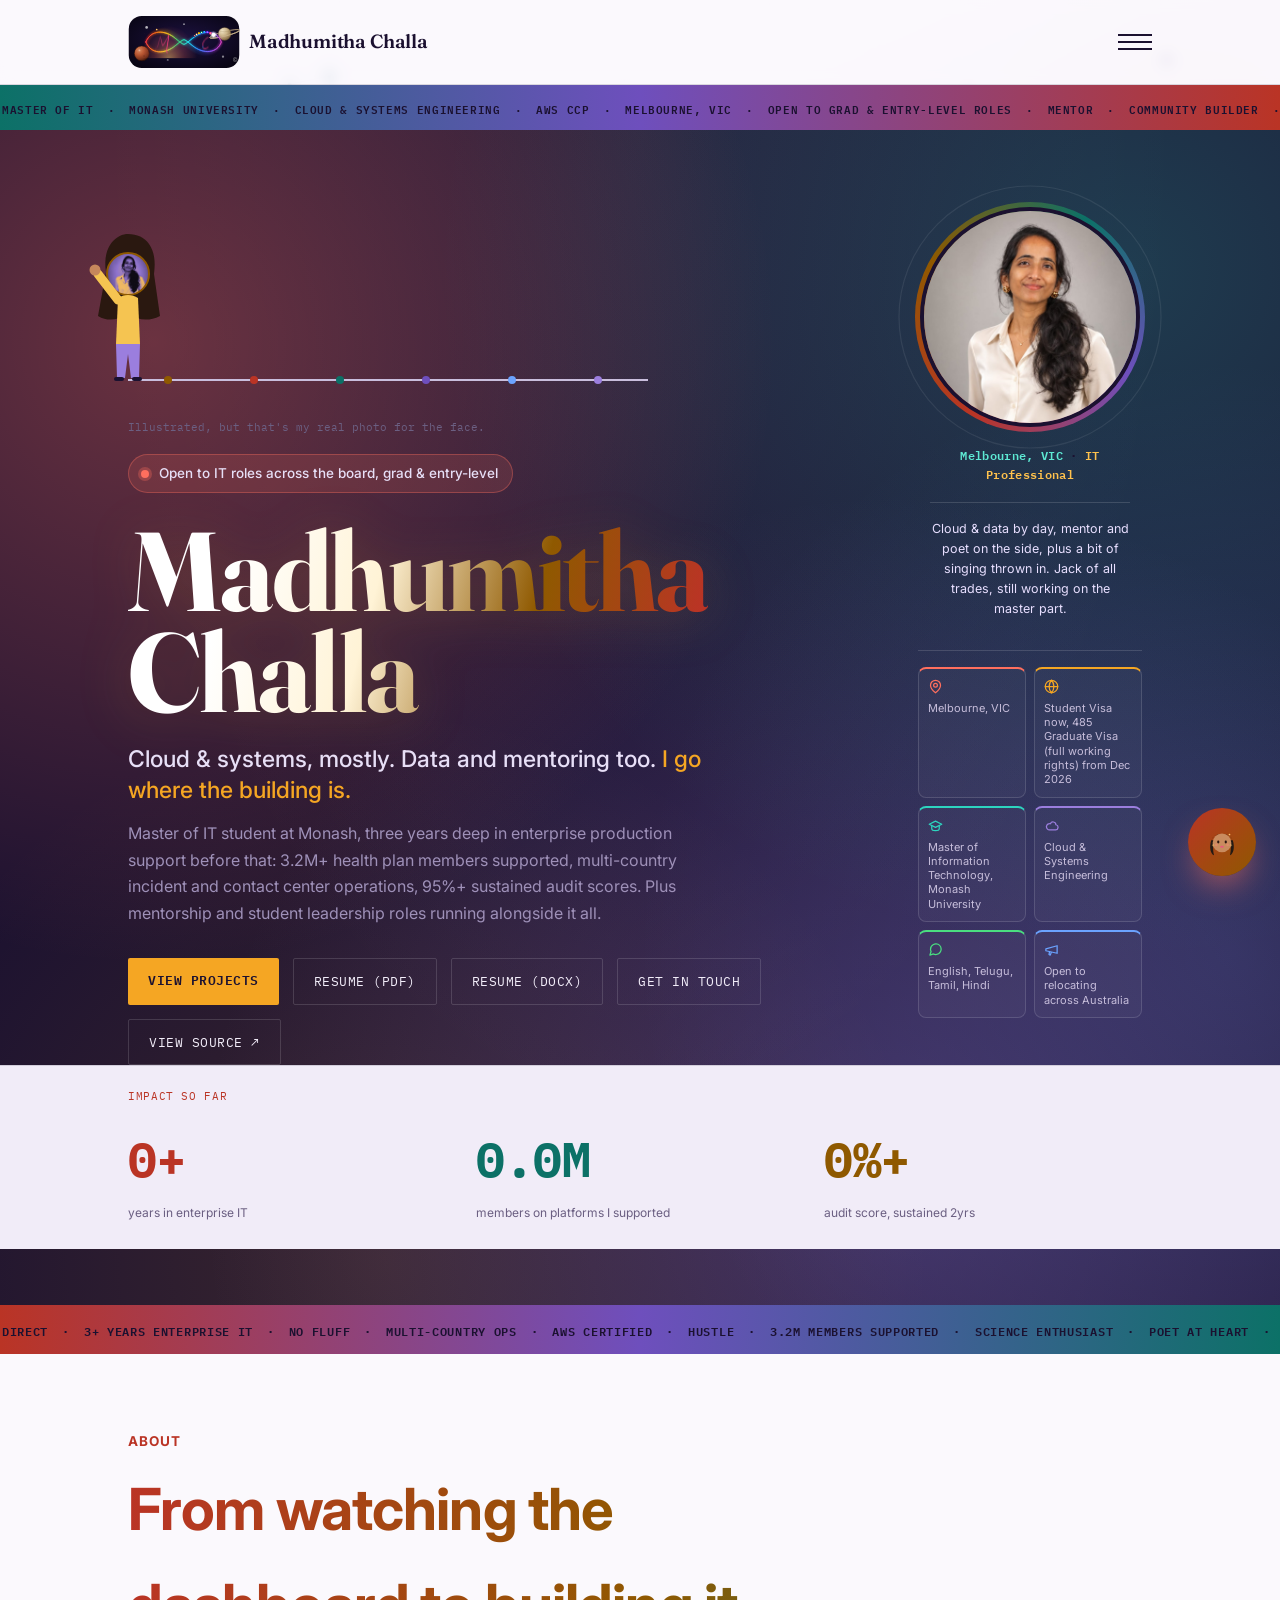
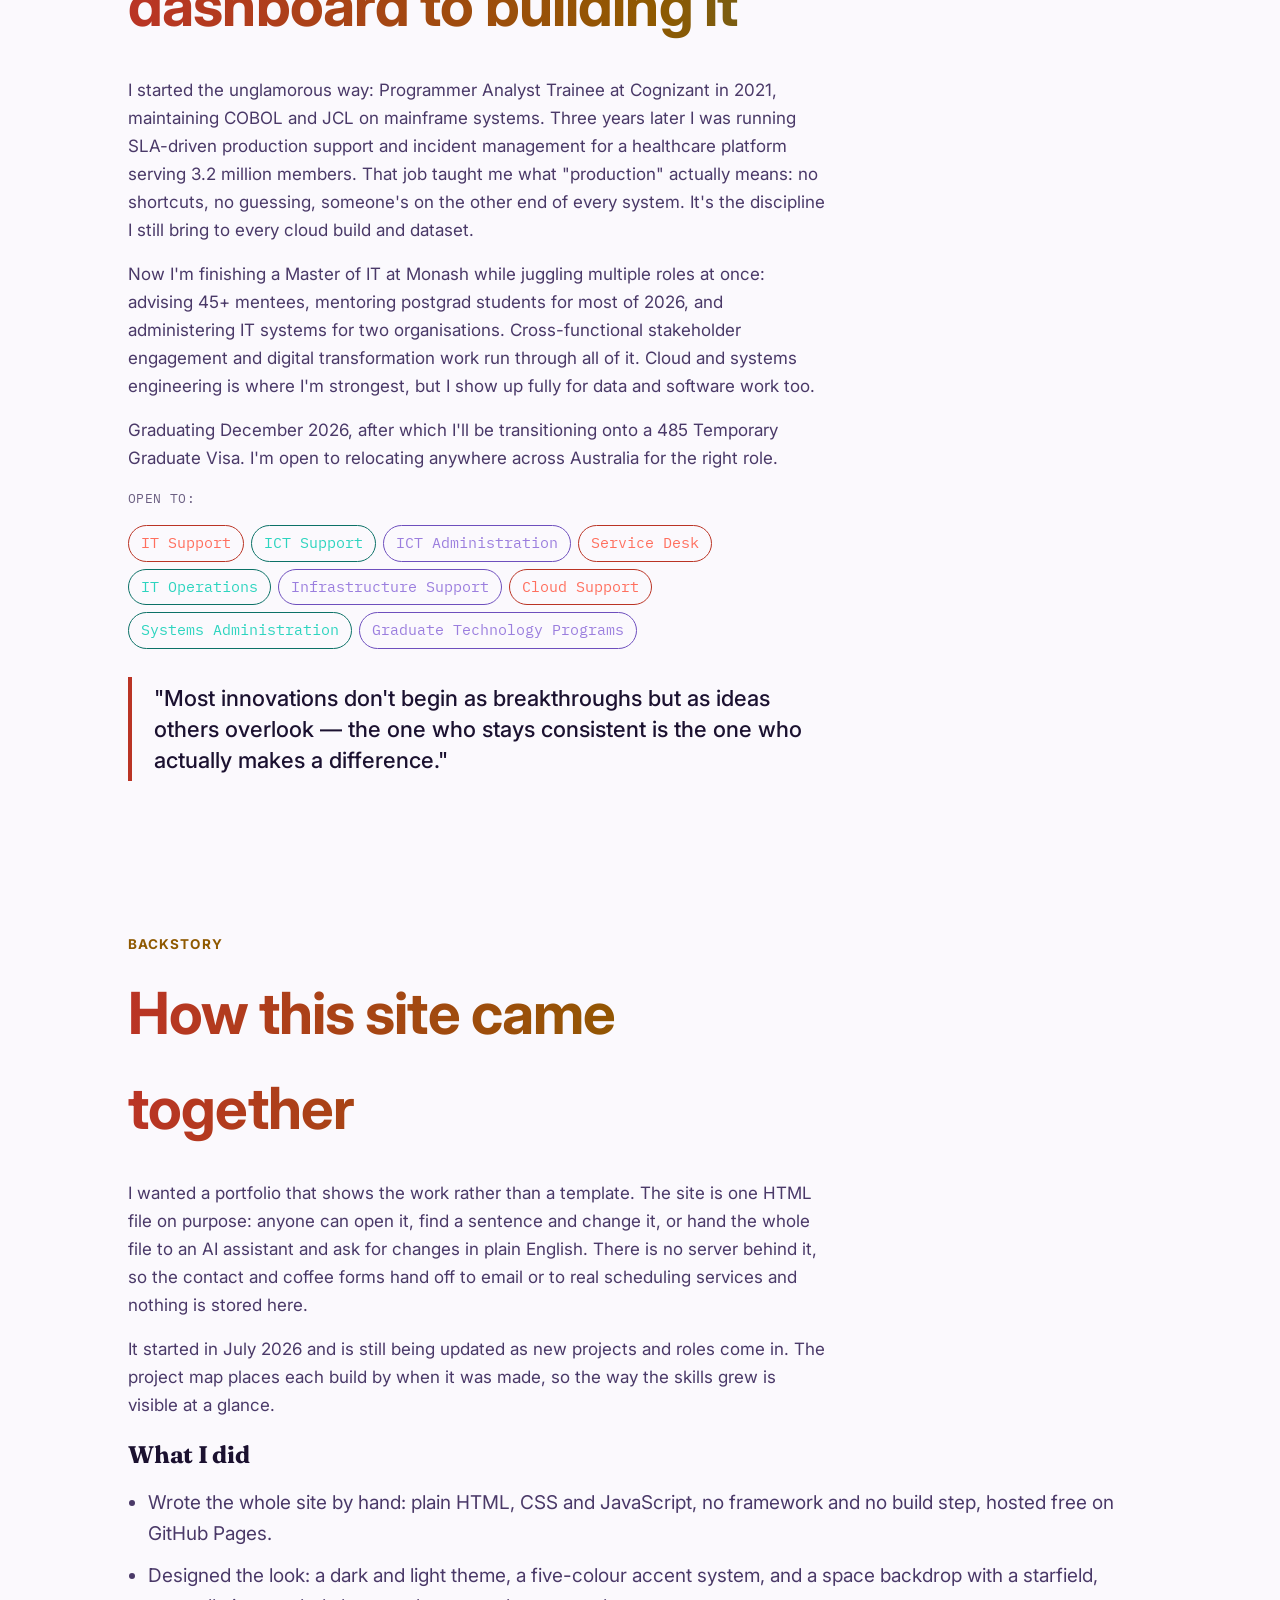
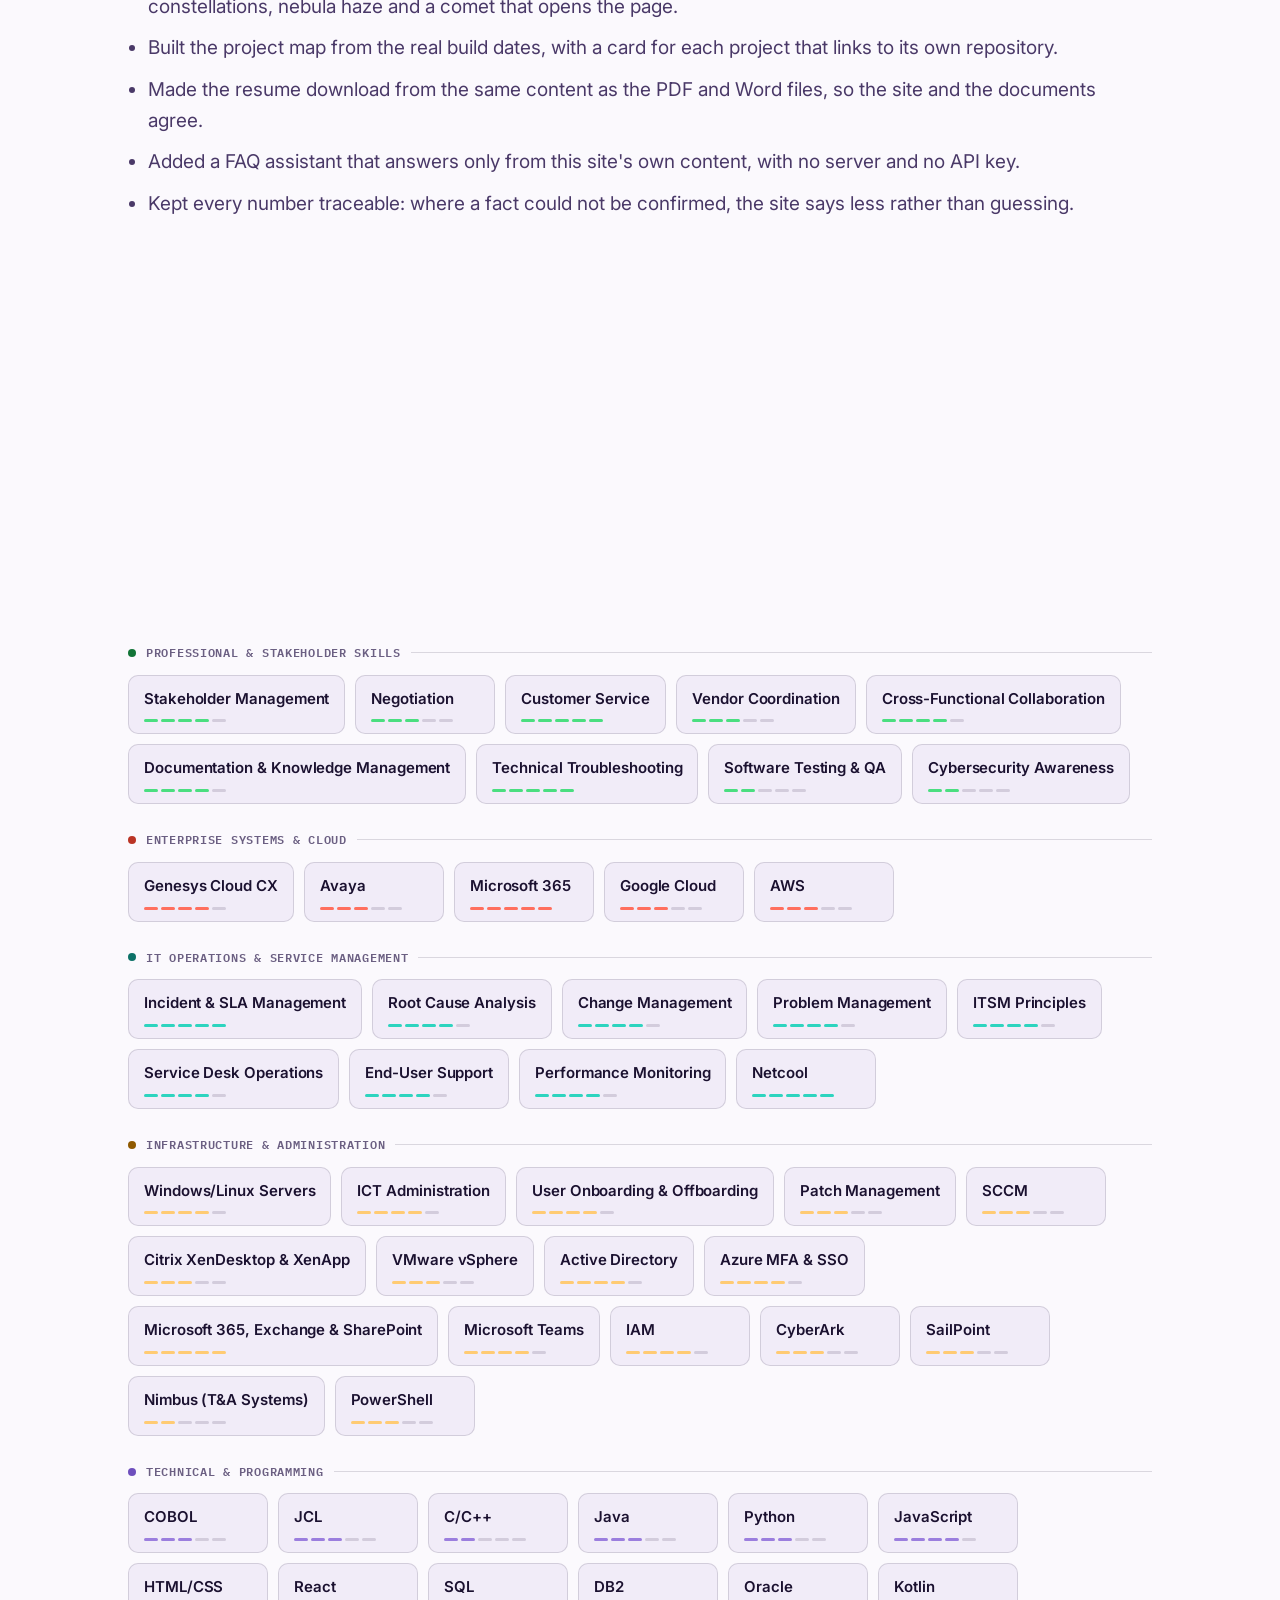
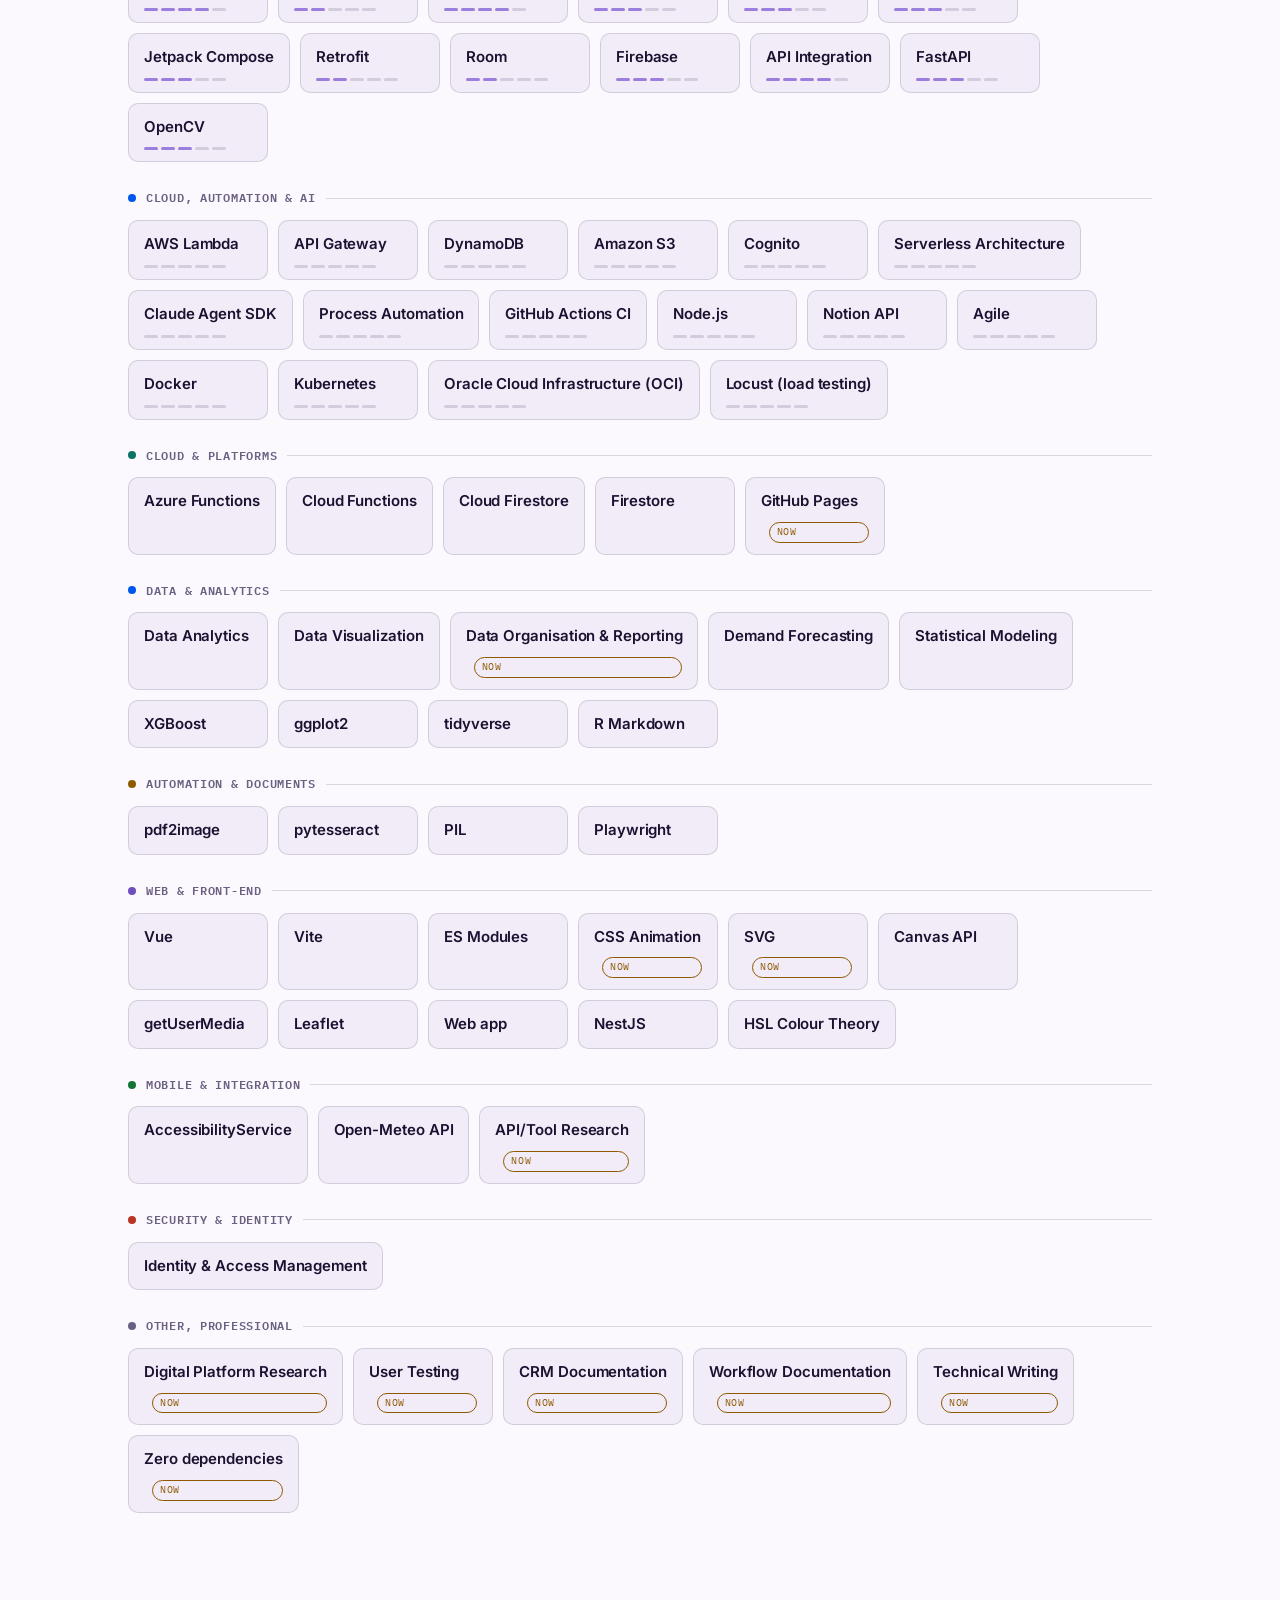
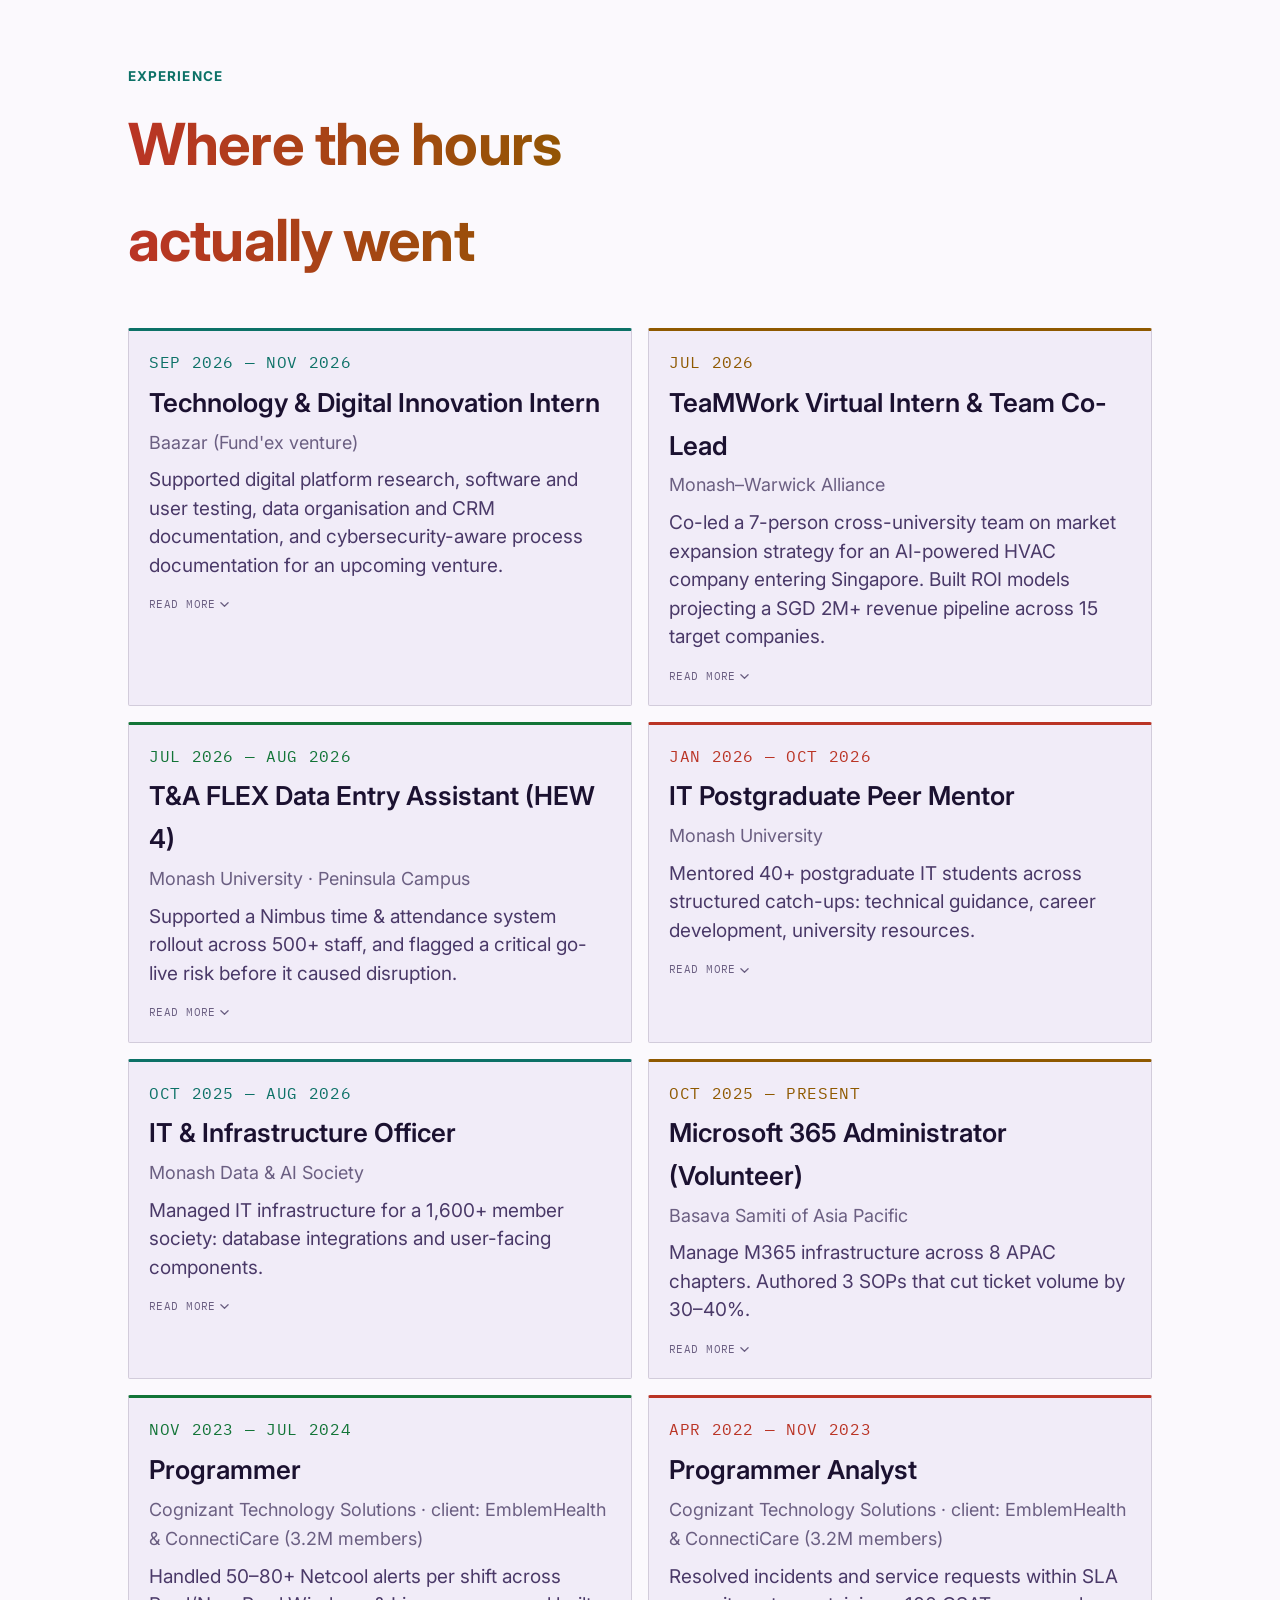
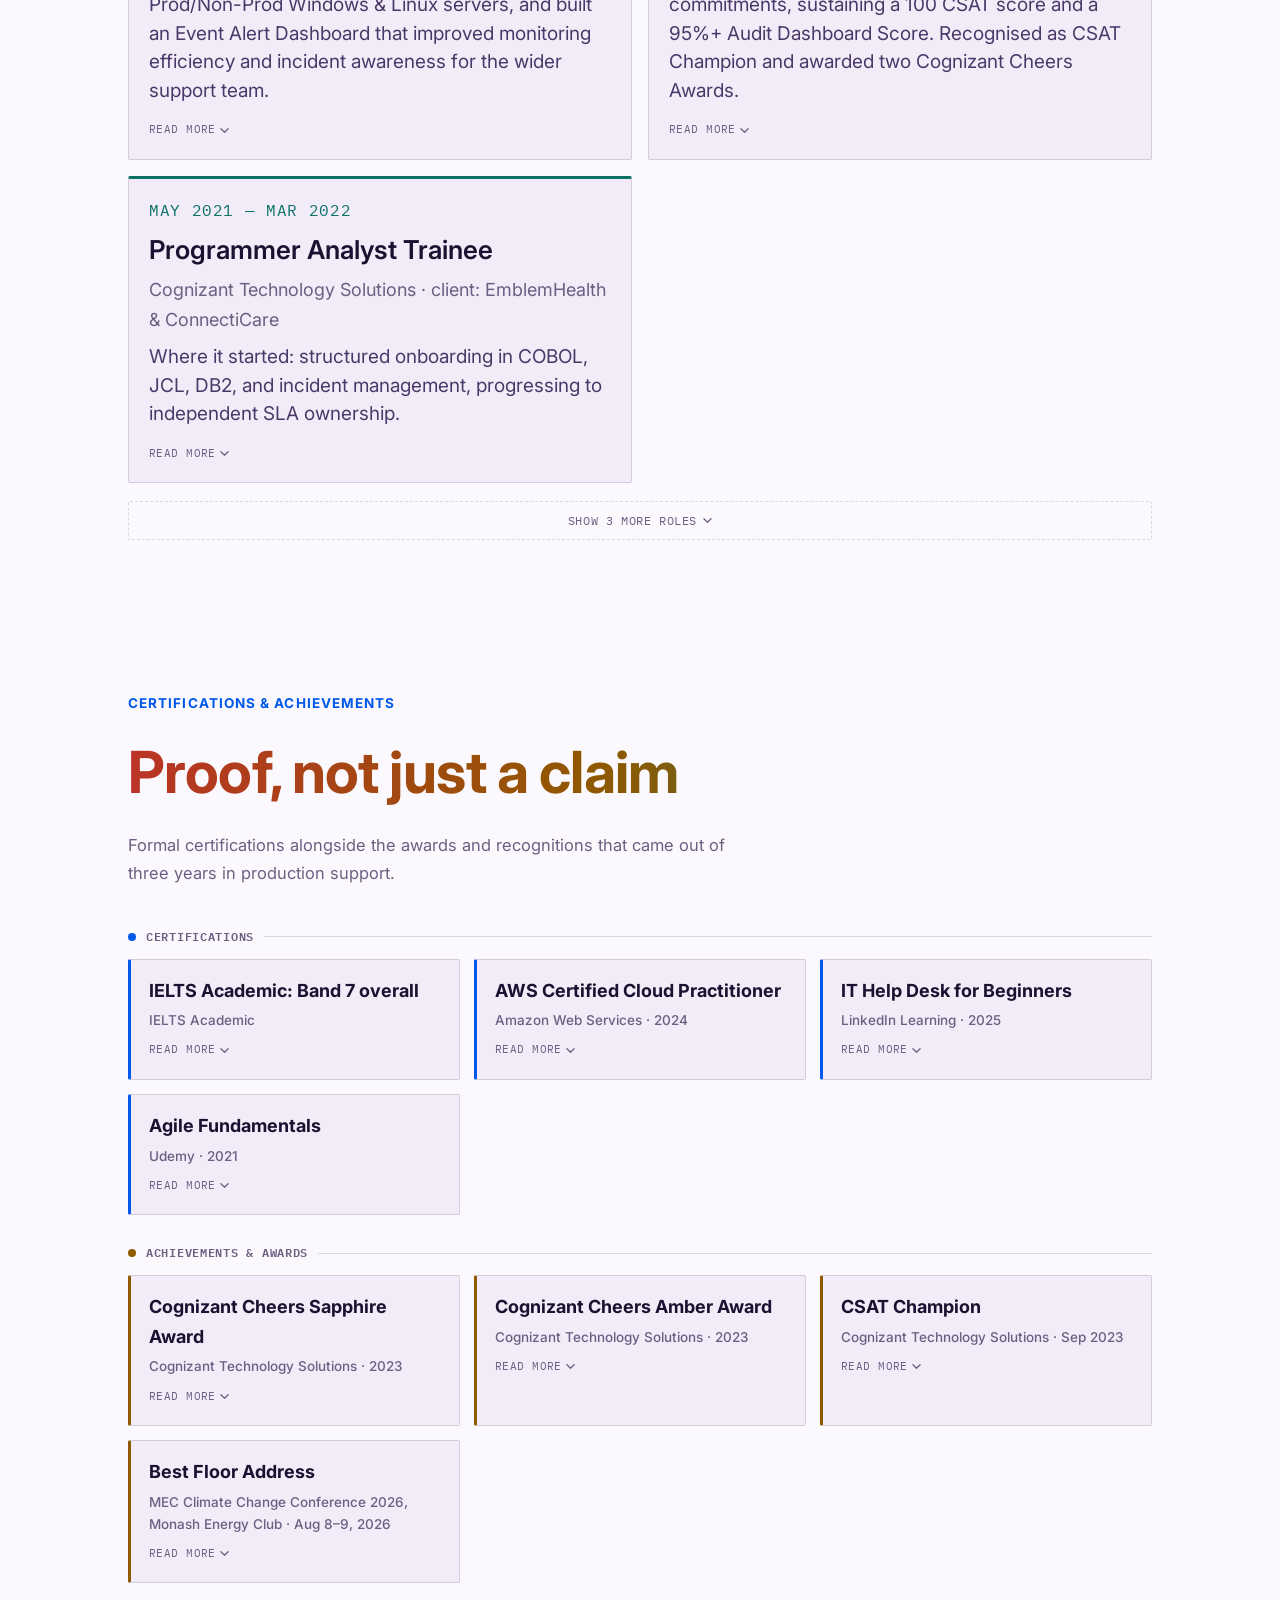
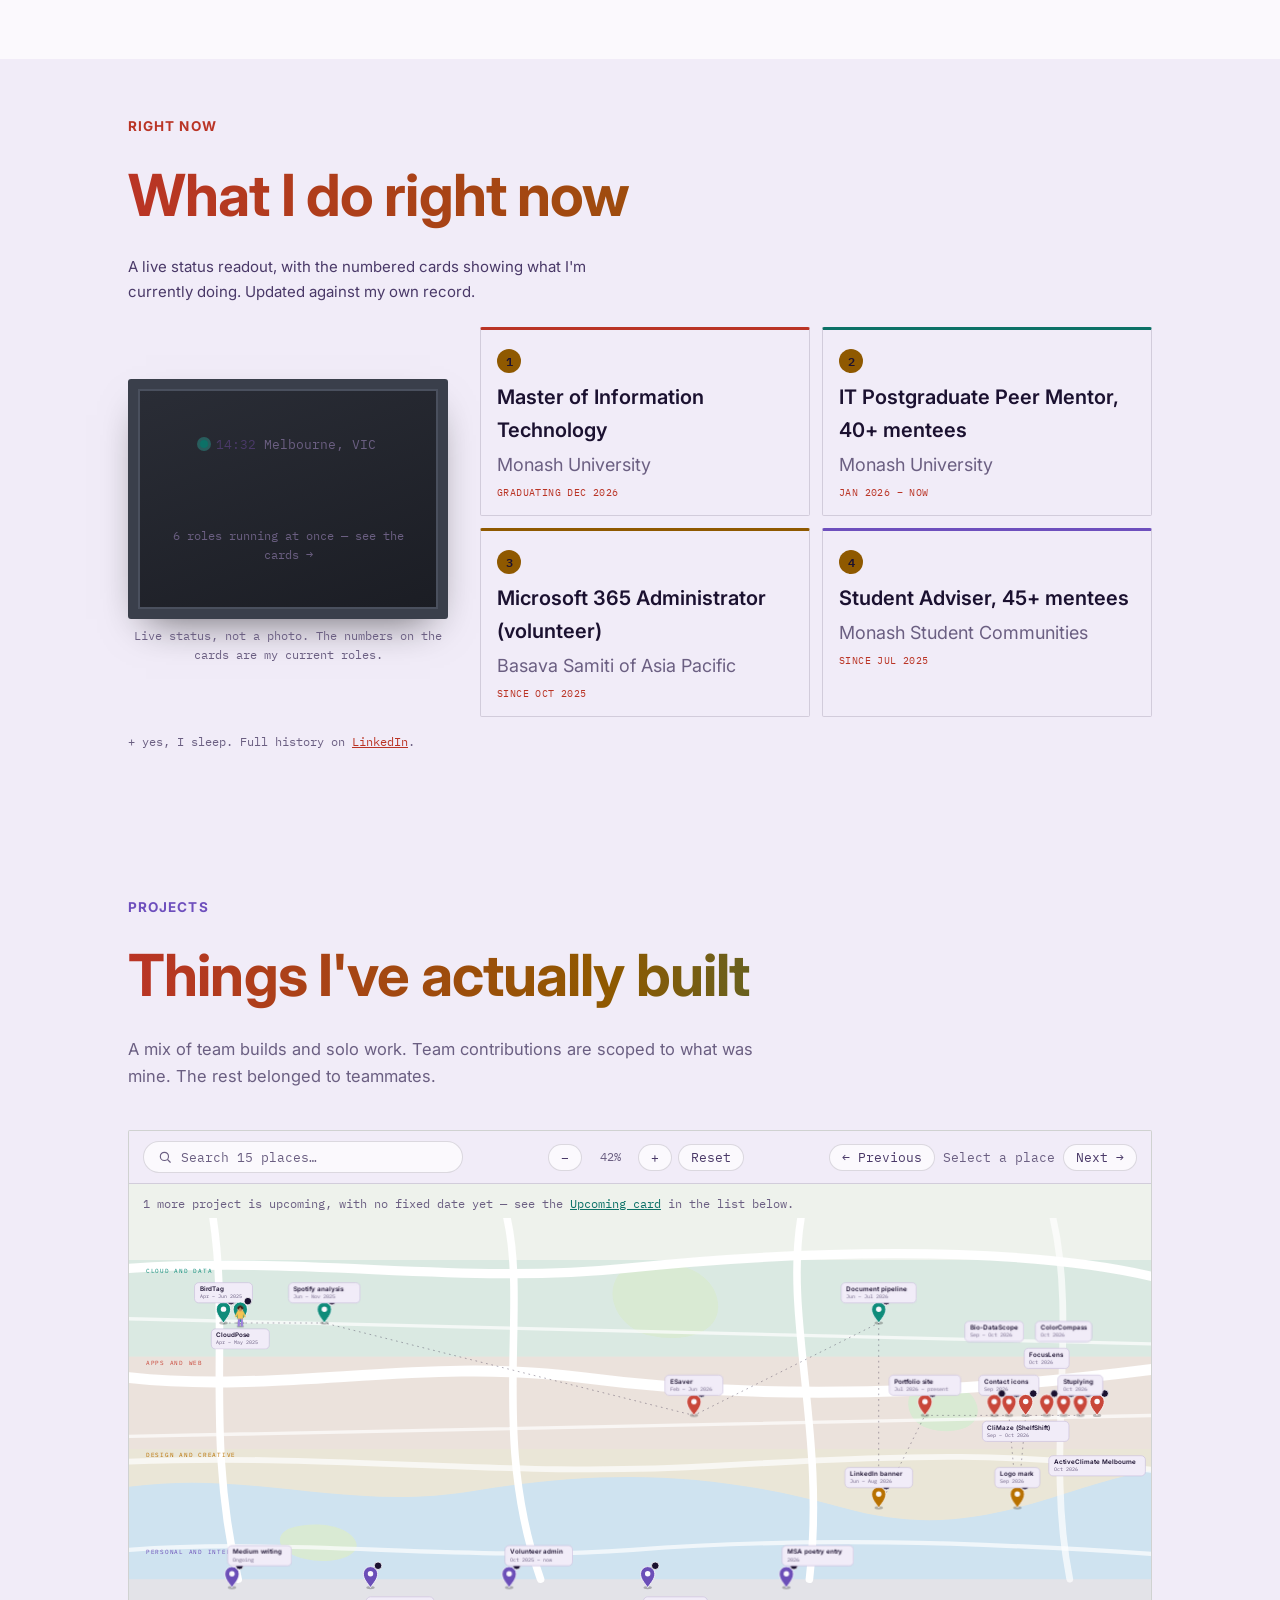
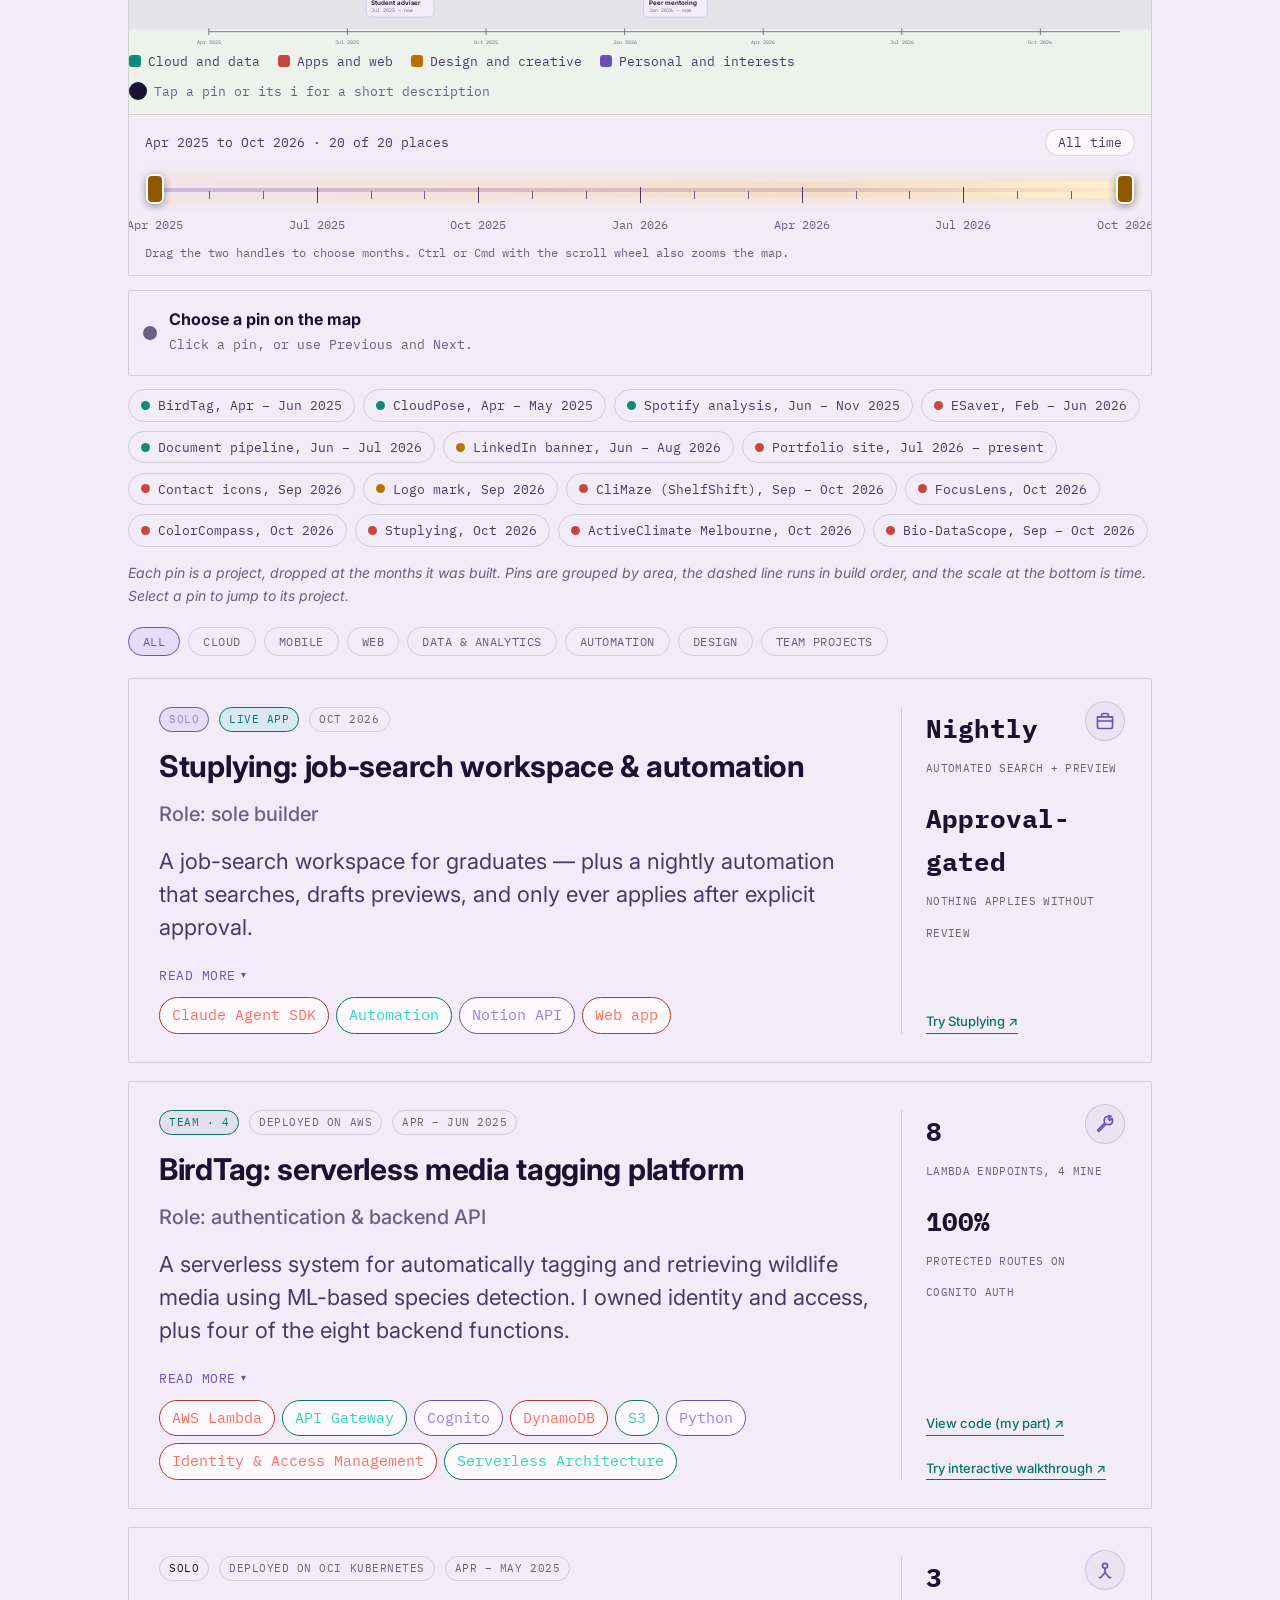
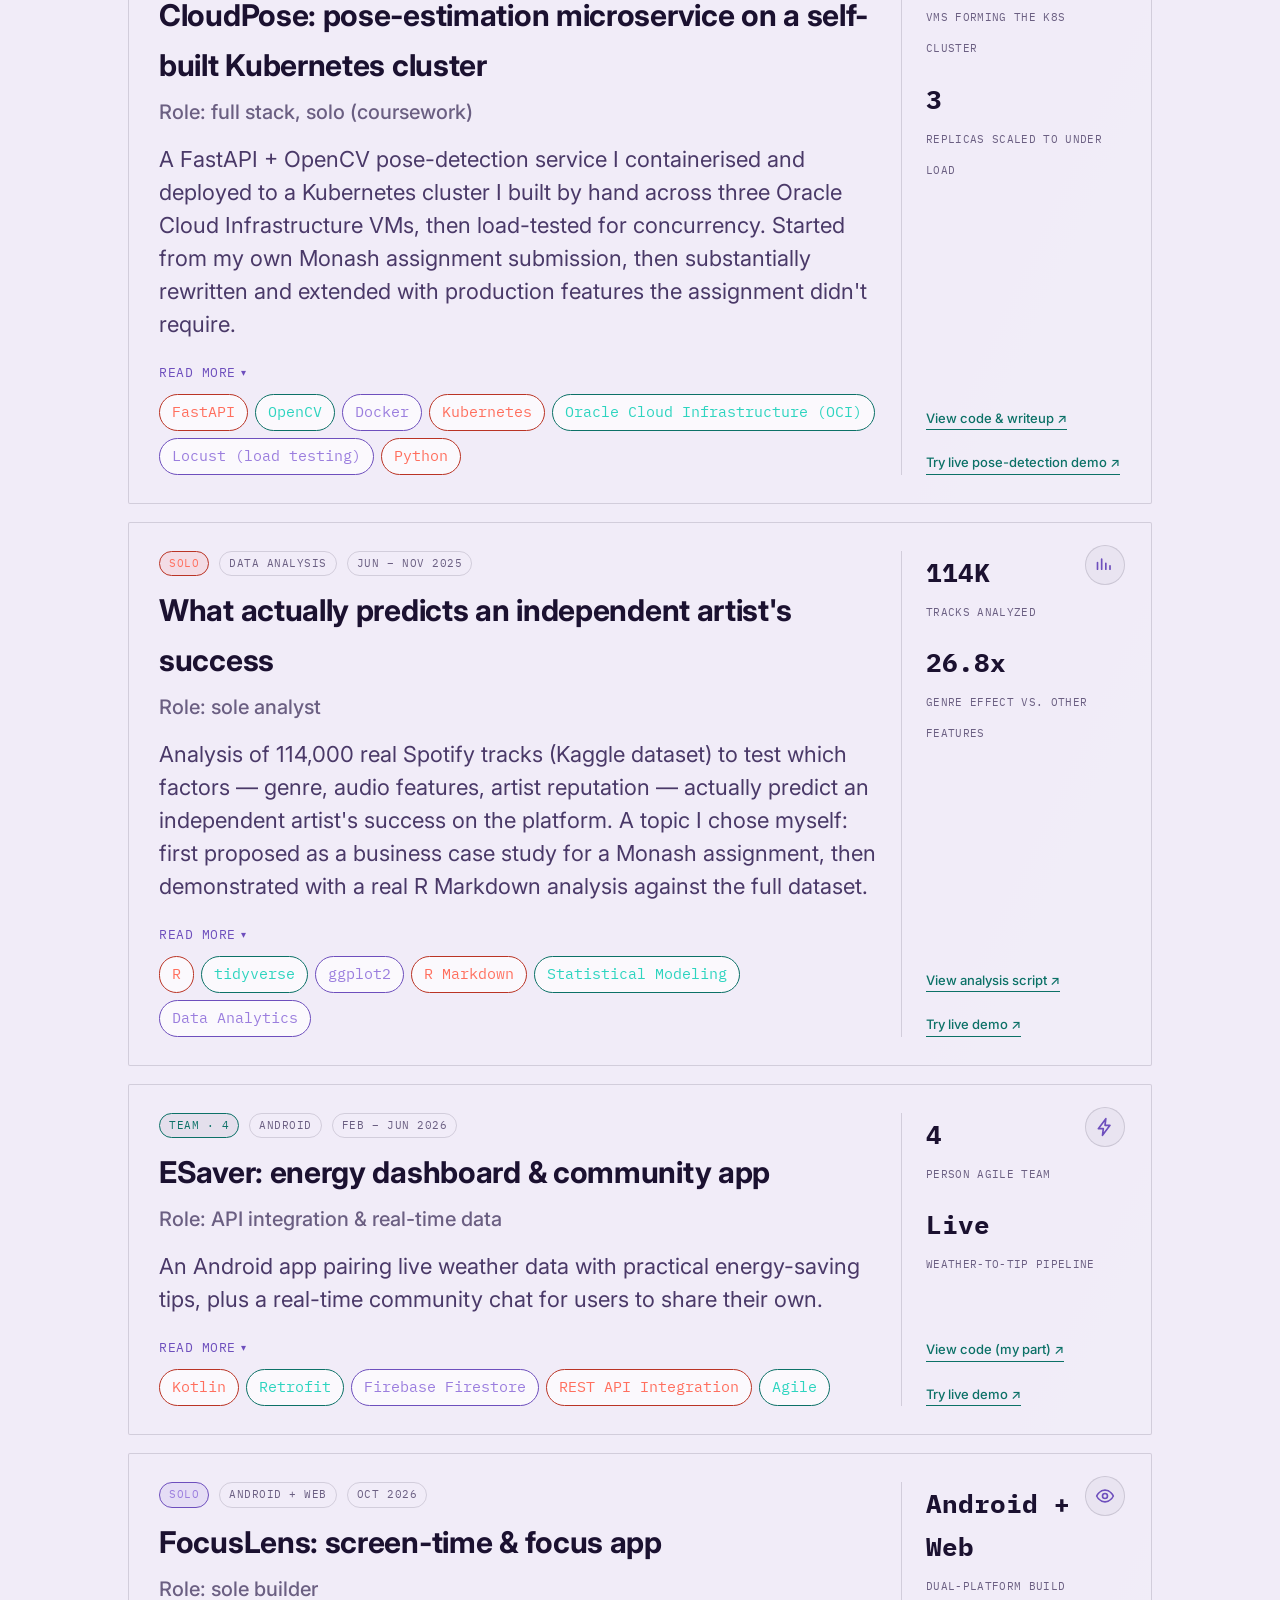
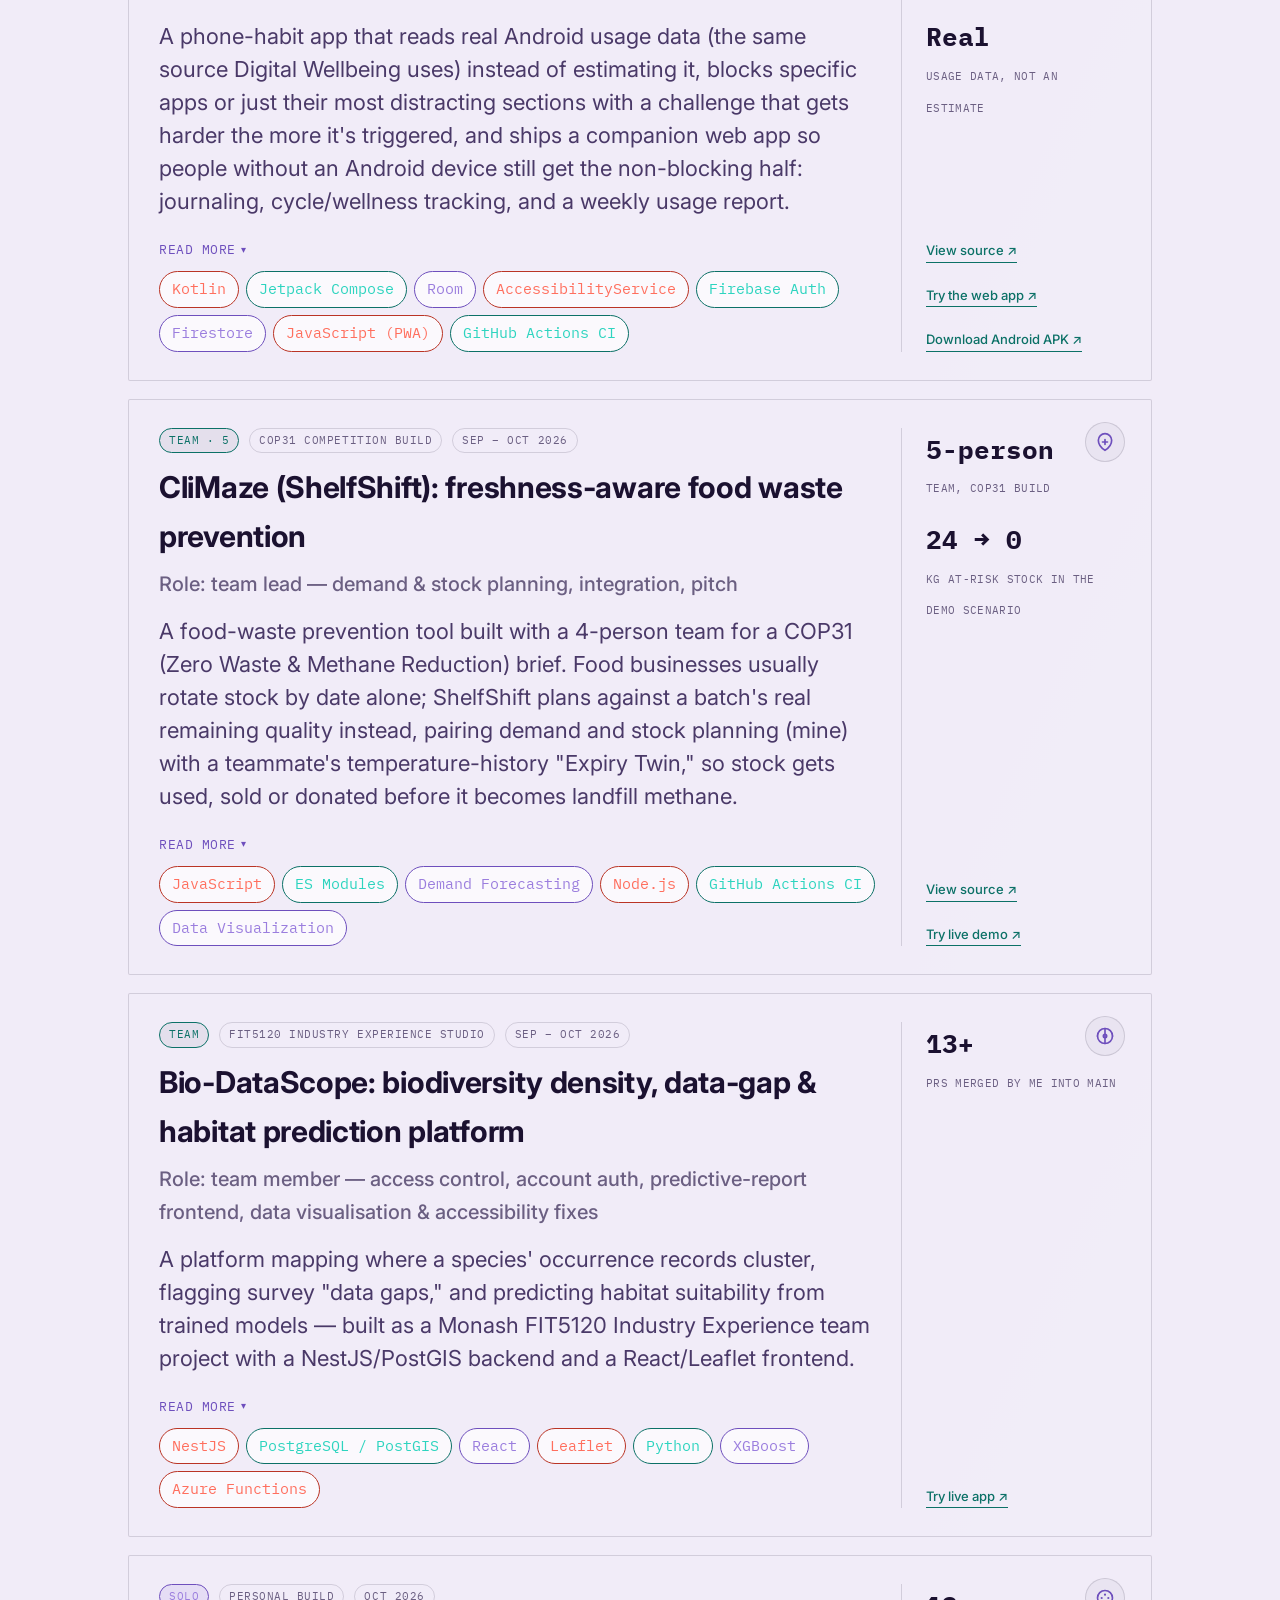
==== index.html @ 968947e4 "Fix nav overflow at laptop widths with an earlier, roomier hamburger panel The desktop nav was overf" ====
<!DOCTYPE html>
<!--
  © 2026 Madhumitha Challa. All rights reserved.
  This site, its design, and its code are hers; shared publicly to be
  read, not to be republished or reused as someone else's own.
-->
<html lang="en">
<head>
<script>
  (function(){
    try {
      var saved = localStorage.getItem('theme');
      var theme = saved || (window.matchMedia('(prefers-color-scheme: light)').matches ? 'light' : 'dark');
      if (theme === 'light') document.documentElement.setAttribute('data-theme', 'light');
    } catch (e) {}
  })();
</script>
<meta charset="UTF-8">
<meta name="viewport" content="width=device-width, initial-scale=1.0">
<title>Madhumitha Challa | Cloud &amp; Systems Engineer, Melbourne</title>
<link rel="icon" type="image/svg+xml" href="favicon.svg">
<link rel="icon" type="image/png" sizes="32x32" href="favicon-32.png">
<link rel="apple-touch-icon" sizes="180x180" href="apple-touch-icon.png">
<meta name="description" content="Madhumitha Challa: Cloud &amp; Systems Engineering professional based in Melbourne, Australia. Master of Information Technology (Monash University), AWS Certified Cloud Practitioner, 3+ years enterprise IT experience across incident management, ITSM, IT support, service desk, systems administration, contact center operations, Microsoft 365, and stakeholder engagement. Open to graduate and entry-level IT support, ICT administration, cloud, and data roles across Australia.">
<meta name="keywords" content="IT Support, ICT Support, ICT Administration, Service Desk, IT Operations, Infrastructure Support, Cloud Support, Systems Administration, Graduate Technology Program, Incident Management, Microsoft 365 Administration, AWS, Melbourne, Australia">
<link rel="canonical" href="https://madhumithachalla.github.io/">
<meta name="theme-color" content="#100D18" media="(prefers-color-scheme: dark)">
<meta name="theme-color" content="#FBF9FD" media="(prefers-color-scheme: light)">

<!-- Open Graph / LinkedIn, Facebook, Slack link previews -->
<meta property="og:type" content="website">
<meta property="og:url" content="https://madhumithachalla.github.io/">
<meta property="og:title" content="Madhumitha Challa | Cloud &amp; Systems Engineer, Melbourne">
<meta property="og:description" content="Cloud &amp; Systems Engineering professional based in Melbourne, Australia. Master of IT (Monash), AWS Certified Cloud Practitioner, 3+ years enterprise IT experience. Open to graduate and entry-level cloud, data &amp; IT roles.">
<meta property="og:image" content="https://madhumithachalla.github.io/og-image.jpg">
<meta property="og:image:type" content="image/jpeg">
<meta property="og:image:width" content="1200">
<meta property="og:image:height" content="630">
<meta property="og:site_name" content="Madhumitha Challa — Portfolio">

<!-- Twitter Card (also used as a fallback by some link-preview crawlers) -->
<meta name="twitter:card" content="summary_large_image">
<meta name="twitter:title" content="Madhumitha Challa | Cloud &amp; Systems Engineer, Melbourne">
<meta name="twitter:description" content="Cloud &amp; Systems Engineering professional based in Melbourne, Australia. Master of IT (Monash), AWS Certified Cloud Practitioner, 3+ years enterprise IT experience.">
<meta name="twitter:image" content="https://madhumithachalla.github.io/og-image.jpg">

<link rel="preconnect" href="https://fonts.googleapis.com">
<link rel="preconnect" href="https://fonts.gstatic.com" crossorigin>
<link href="https://fonts.googleapis.com/css2?family=Fraunces:opsz,wght@9..144,500;9..144,600;9..144,700&family=Inter:wght@400;500;600;700;800&family=IBM+Plex+Mono:wght@400;500;600&display=swap" rel="stylesheet">

<script type="application/ld+json">
{
  "@context": "https://schema.org",
  "@type": "Person",
  "name": "Madhumitha Challa",
  "url": "https://madhumithachalla.github.io/",
  "image": "https://madhumithachalla.github.io/portrait.jpg",
  "jobTitle": "Cloud & Systems Engineer",
  "description": "Cloud & Systems Engineering professional based in Melbourne, Australia. Master of Information Technology (Monash University), AWS Certified Cloud Practitioner, 3+ years enterprise IT experience.",
  "email": "mailto:rchmadhumitha@gmail.com",
  "address": {
    "@type": "PostalAddress",
    "addressLocality": "Melbourne",
    "addressRegion": "VIC",
    "addressCountry": "AU"
  },
  "alumniOf": {
    "@type": "CollegeOrUniversity",
    "name": "Monash University"
  },
  "knowsLanguage": ["English", "Telugu", "Tamil", "Hindi"],
  "sameAs": [
    "https://github.com/madhumithachalla",
    "https://www.linkedin.com/in/madhumitha-challa"
  ]
}
</script>
<link rel="stylesheet" href="styles.css?v=19">
</head>
<body>

<a class="skip-link" href="#hero">Skip to content</a>

<div id="logoIntro" aria-hidden="true"><div class="logo-intro-inner"></div></div>

<canvas id="starfield" aria-hidden="true"></canvas>

<header class="nav">
  <div class="nav-inner">
    <div class="nav-brand">
      <a href="#proj-logo" class="nav-logo-link" aria-label="See how this logo was made">
      <div class="nav-logo-badge">
        <svg class="nav-cosmic-bg" viewBox="0 0 68 32" aria-hidden="true">
          <defs>
            <radialGradient id="navSpaceGrad" cx="50%" cy="45%" r="75%">
              <stop offset="0%" stop-color="#1D1240"/>
              <stop offset="100%" stop-color="#05030D"/>
            </radialGradient>
            <radialGradient id="navMarsGrad" cx="32%" cy="28%" r="78%">
              <stop offset="0%" stop-color="#D9885F"/>
              <stop offset="42%" stop-color="#B85732"/>
              <stop offset="78%" stop-color="#7A331B"/>
              <stop offset="100%" stop-color="#421A0C"/>
            </radialGradient>
            <radialGradient id="navSaturnGrad" cx="32%" cy="28%" r="78%">
              <stop offset="0%" stop-color="#EFE3C4"/>
              <stop offset="48%" stop-color="#CBB489"/>
              <stop offset="80%" stop-color="#9C8259"/>
              <stop offset="100%" stop-color="#6E5A3A"/>
            </radialGradient>
          </defs>
          <rect width="68" height="32" rx="8" fill="url(#navSpaceGrad)"/>
          <circle cx="11" cy="7" r="0.8" fill="#fff" opacity="0.7"/>
          <circle cx="58" cy="25" r="0.7" fill="#fff" opacity="0.5"/>
          <circle cx="34" cy="5" r="0.6" fill="#fff" opacity="0.5"/>
          <circle cx="24" cy="27" r="0.6" fill="#fff" opacity="0.4"/>
          <circle cx="8" cy="23" r="4.6" fill="url(#navMarsGrad)" stroke="#2A0F06" stroke-width="0.3"/>
          <circle cx="6.6" cy="21.2" r="0.55" fill="#EDD9CC" opacity="0.55"/>
          <circle cx="9.4" cy="24.6" r="0.4" fill="#2A0F06" opacity="0.35"/>
          <g transform="rotate(-14 59 11)">
            <ellipse cx="59" cy="11" rx="9.5" ry="1.4" fill="none" stroke="#C9B48C" stroke-width="0.5" opacity="0.95"/>
            <ellipse cx="59" cy="11" rx="9.5" ry="1.4" fill="none" stroke="#8A7248" stroke-width="0.18" opacity="0.6"/>
          </g>
          <circle cx="59" cy="11" r="4" fill="url(#navSaturnGrad)" stroke="#4A3A22" stroke-width="0.25"/>
          <path d="M 55.5 9.3 Q 59 10.1 62.5 9.3" fill="none" stroke="#8A7248" stroke-width="0.25" opacity="0.5"/>
          <g transform="rotate(-14 59 11)">
            <path d="M 49.5 11 A 9.5 1.4 0 0 0 68.5 11" fill="none" stroke="#C9B48C" stroke-width="0.5"/>
          </g>
        </svg>
      <div class="nav-logo-fg">
      <svg class="nav-logo-static" viewBox="70 55 1060 410" xmlns="http://www.w3.org/2000/svg" aria-hidden="true">

      <defs>

          <radialGradient id="mcBackdropGrad" cx="50%" cy="50%" r="50%">
              <stop offset="0%" stop-color="#FFC56B" stop-opacity="0.55"/>
              <stop offset="55%" stop-color="#FF6F5E" stop-opacity="0.22"/>
              <stop offset="100%" stop-color="#FF6F5E" stop-opacity="0"/>
          </radialGradient>

          <linearGradient id="infinityGradient"
                          x1="120" y1="150"
                          x2="1080" y2="370"
                          gradientUnits="userSpaceOnUse">

              <stop offset="0%"   stop-color="#ff1744"/>
              <stop offset="14%"  stop-color="#ff6d00"/>
              <stop offset="28%"  stop-color="#ffd600"/>
              <stop offset="42%"  stop-color="#00e676"/>
              <stop offset="56%"  stop-color="#00e5ff"/>
              <stop offset="70%"  stop-color="#2979ff"/>
              <stop offset="84%"  stop-color="#7c4dff"/>
              <stop offset="100%" stop-color="#ff2fa8"/>

          </linearGradient>

          <linearGradient id="letterGradient"
                          x1="300" y1="160"
                          x2="900" y2="350"
                          gradientUnits="userSpaceOnUse">

              <stop offset="0%" stop-color="#ff5252"/>
              <stop offset="22%" stop-color="#ffd740"/>
              <stop offset="45%" stop-color="#69f0ae"/>
              <stop offset="68%" stop-color="#40c4ff"/>
              <stop offset="85%" stop-color="#7c4dff"/>
              <stop offset="100%" stop-color="#ff4081"/>

          </linearGradient>

          <filter id="cosmicGlow"
                  x="-80%"
                  y="-80%"
                  width="260%"
                  height="260%">

              <feGaussianBlur
                  stdDeviation="7"
                  result="blur"/>

              <feMerge>
                  <feMergeNode in="blur"/>
                  <feMergeNode in="SourceGraphic"/>
              </feMerge>

          </filter>

          <filter id="strongGlow"
                  x="-200%"
                  y="-200%"
                  width="500%"
                  height="500%">

              <feGaussianBlur
                  stdDeviation="12"
                  result="blur"/>

              <feMerge>
                  <feMergeNode in="blur"/>
                  <feMergeNode in="blur"/>
                  <feMergeNode in="SourceGraphic"/>
              </feMerge>

          </filter>

          <filter id="cometTexture"
                  x="-50%"
                  y="-100%"
                  width="200%"
                  height="300%">

              <feTurbulence
                  type="fractalNoise"
                  baseFrequency=".025 .18"
                  numOctaves="3"
                  seed="17"
                  result="noise"/>

              <feDisplacementMap
                  in="SourceGraphic"
                  in2="noise"
                  scale="8"
                  xChannelSelector="R"
                  yChannelSelector="B"
                  result="distorted"/>

              <feGaussianBlur
                  in="distorted"
                  stdDeviation="2"
                  result="soft"/>

              <feMerge>
                  <feMergeNode in="soft"/>
                  <feMergeNode in="SourceGraphic"/>
              </feMerge>

          </filter>

          <radialGradient id="redPhoton">
              <stop offset="0" stop-color="white"/>
              <stop offset=".18" stop-color="#fff"/>
              <stop offset=".45" stop-color="#ff5252"/>
              <stop offset="1" stop-color="#d50000"/>
          </radialGradient>

          <radialGradient id="orangePhoton">
              <stop offset="0" stop-color="white"/>
              <stop offset=".25" stop-color="#fff3e0"/>
              <stop offset=".5" stop-color="#ffab00"/>
              <stop offset="1" stop-color="#ff6d00"/>
          </radialGradient>

          <radialGradient id="yellowPhoton">
              <stop offset="0" stop-color="white"/>
              <stop offset=".25" stop-color="#ffff8d"/>
              <stop offset=".55" stop-color="#ffd600"/>
              <stop offset="1" stop-color="#ffab00"/>
          </radialGradient>

          <radialGradient id="greenPhoton">
              <stop offset="0" stop-color="white"/>
              <stop offset=".3" stop-color="#b9f6ca"/>
              <stop offset=".6" stop-color="#00e676"/>
              <stop offset="1" stop-color="#00a152"/>
          </radialGradient>

          <radialGradient id="bluePhoton">
              <stop offset="0" stop-color="white"/>
              <stop offset=".3" stop-color="#80d8ff"/>
              <stop offset=".6" stop-color="#00b0ff"/>
              <stop offset="1" stop-color="#2962ff"/>
          </radialGradient>

          <radialGradient id="purplePhoton">
              <stop offset="0" stop-color="white"/>
              <stop offset=".3" stop-color="#b388ff"/>
              <stop offset=".6" stop-color="#7c4dff"/>
              <stop offset="1" stop-color="#6200ea"/>
          </radialGradient>

          <radialGradient id="pinkPhoton">
              <stop offset="0" stop-color="white"/>
              <stop offset=".25" stop-color="#ff80ab"/>
              <stop offset=".6" stop-color="#ff4081"/>
              <stop offset="1" stop-color="#c51162"/>
          </radialGradient>

      </defs>

      <g opacity=".7">

          <circle cx="116" cy="160" r="2.5" fill="#ff5252"/>
          <circle cx="151" cy="119" r="1.5" fill="#ffab40"/>
          <circle cx="205" cy="94" r="2" fill="#7c4dff"/>

          <circle cx="284" cy="407" r="2" fill="#40c4ff"/>
          <circle cx="336" cy="443" r="1.5" fill="#ff4081"/>

          <circle cx="871" cy="85" r="2" fill="#18ffff"/>
          <circle cx="1014" cy="127" r="1.5" fill="#ffd740"/>
          <circle cx="1087" cy="208" r="2" fill="#ff4081"/>

          <circle cx="1004" cy="421" r="2" fill="#7c4dff"/>
          <circle cx="908" cy="453" r="1.5" fill="#40c4ff"/>

      </g>

      <path
          d="
          M 140 260
          C 230 65, 410 85, 600 260
          C 790 435, 970 455, 1060 260
          "
          fill="none"
          stroke="url(#infinityGradient)"
          stroke-width="42"
          opacity=".10"
          filter="url(#strongGlow)"
          pathLength="1"
          class="mc-loop-draw"
      />

      <path
          d="
          M 130 260

          C 190 105, 365 105, 500 220
          C 545 258, 570 278, 600 290

          C 635 276, 660 250, 705 215
          C 840 105, 1010 120, 1060 260

          C 1010 400, 840 415, 705 305
          C 660 270, 635 244, 600 230

          C 570 242, 545 262, 500 300
          C 365 415, 190 415, 130 260
          "
          fill="none"
          stroke="url(#infinityGradient)"
          stroke-width="23"
          opacity=".30"
          stroke-linecap="round"
          stroke-linejoin="round"
          filter="url(#strongGlow)"
          pathLength="1"
          class="mc-loop-draw"
      />

      <path
          d="
          M 130 260

          C 190 105, 365 105, 500 220
          C 545 258, 570 278, 600 290

          C 635 276, 660 250, 705 215
          C 840 105, 1010 120, 1060 260

          C 1010 400, 840 415, 705 305
          C 660 270, 635 244, 600 230

          C 570 242, 545 262, 500 300
          C 365 415, 190 415, 130 260
          "
          fill="none"
          stroke="url(#infinityGradient)"
          stroke-width="9"
          stroke-linecap="round"
          stroke-linejoin="round"
          filter="url(#cometTexture)"
          pathLength="1"
          class="mc-loop-draw"
      />

      <path
          d="
          M 130 260

          C 190 105, 365 105, 500 220
          C 545 258, 570 278, 600 290

          C 635 276, 660 250, 705 215
          C 840 105, 1010 120, 1060 260

          C 1010 400, 840 415, 705 305
          C 660 270, 635 244, 600 230

          C 570 242, 545 262, 500 300
          C 365 415, 190 415, 130 260
          "
          fill="none"
          stroke="#ffffff"
          stroke-opacity=".45"
          stroke-width="2.2"
          stroke-linecap="round"
          pathLength="1"
          class="mc-loop-draw"
      />

      <ellipse class="mc-backdrop" id="mcBackdrop" cx="300" cy="260" rx="0" ry="0" fill="url(#mcBackdropGrad)"/>
      <g class="mc-letters" transform="translate(190.0,140.0) scale(0.32)">
                <g transform="translate(0.000000,845.000000) scale(0.100000,-0.100000)" fill="url(#letterGradient)" stroke="none"><path d="M6733 7377 c-23 -18 -42 -35 -42 -40 -1 -4 -13 -26 -27 -49 -27 -42
      -30 -99 -9 -165 6 -19 4 -23 -16 -23 -21 0 -27 -9 -43 -62 -11 -35 -28 -80
      -38 -100 -11 -22 -18 -59 -18 -92 0 -50 -3 -56 -27 -68 -18 -9 -29 -24 -34
      -46 -4 -18 -13 -41 -22 -50 -8 -9 -18 -31 -22 -49 -3 -18 -14 -42 -24 -55 -10
      -13 -21 -43 -25 -67 -4 -24 -13 -53 -21 -64 -8 -12 -15 -36 -15 -53 0 -23 -7
      -36 -25 -48 -16 -10 -25 -26 -25 -42 0 -14 -11 -40 -24 -57 -13 -18 -31 -48
      -40 -68 -9 -19 -34 -55 -56 -79 -22 -24 -40 -49 -40 -55 0 -6 -11 -22 -24 -34
      -13 -12 -26 -34 -29 -49 -3 -15 -26 -50 -50 -77 -25 -28 -50 -68 -55 -89 -6
      -21 -22 -48 -36 -61 -14 -13 -26 -35 -26 -48 0 -13 -18 -48 -39 -78 -22 -30
      -54 -79 -72 -109 -18 -30 -43 -68 -56 -83 -13 -16 -23 -35 -23 -43 0 -8 -16
      -37 -35 -64 -19 -27 -35 -54 -35 -60 0 -5 -4 -10 -9 -10 -5 0 -14 -13 -21 -29
      -6 -16 -22 -39 -36 -52 -13 -12 -24 -27 -24 -32 0 -5 -9 -22 -20 -37 -11 -16
      -23 -43 -26 -60 -4 -17 -16 -37 -26 -43 -11 -7 -26 -25 -34 -42 -8 -16 -27
      -48 -44 -70 -16 -22 -29 -50 -30 -62 0 -11 -16 -40 -35 -63 -19 -23 -35 -47
      -35 -52 0 -6 -14 -34 -32 -62 -17 -28 -49 -85 -71 -126 -21 -41 -50 -83 -63
      -93 -13 -10 -24 -27 -24 -37 0 -24 -21 -70 -31 -70 -4 0 -26 -37 -48 -82 -22
      -47 -58 -100 -80 -123 -23 -21 -41 -47 -41 -56 0 -9 -15 -28 -32 -42 -61 -46
      -88 -76 -88 -97 0 -11 -16 -45 -36 -75 -39 -58 -37 -46 -18 -175 5 -33 3 -40
      -10 -40 -9 0 -16 6 -16 14 0 8 -12 17 -27 21 -48 12 -91 52 -103 96 -7 27 -18
      43 -31 46 -13 4 -19 14 -19 35 0 20 -6 31 -18 35 -15 3 -18 15 -18 61 0 131
      -16 225 -42 251 -14 14 -28 39 -31 56 -6 26 -13 31 -49 39 -47 11 -56 34 -22
      63 17 15 19 26 13 132 -4 81 -11 129 -24 160 -11 24 -19 63 -19 86 0 27 -5 45
      -14 48 -8 3 -16 28 -20 59 -11 96 -17 133 -26 153 -5 11 -11 43 -14 72 -3 28
      -9 60 -15 70 -5 10 -16 81 -25 157 -9 77 -20 142 -25 145 -7 6 -14 36 -28 139
      -4 27 -12 46 -24 53 -12 6 -19 21 -19 39 0 16 -4 32 -10 35 -5 3 -10 19 -10
      34 0 35 -23 93 -44 111 -9 7 -16 23 -16 36 0 12 -5 26 -10 29 -6 4 -8 21 -4
      39 4 23 0 44 -15 72 -12 21 -21 50 -21 64 0 22 -11 48 -64 160 -7 15 -22 26
      -37 28 l-25 3 2 134 1 135 -26 0 c-15 0 -32 -5 -39 -12 -9 -9 -15 -9 -24 0 -9
      9 -7 17 9 34 19 21 20 31 14 138 -7 130 -15 149 -79 194 -58 40 -111 31 -175
      -31 -42 -40 -47 -49 -46 -86 1 -63 -11 -120 -30 -142 -46 -53 -77 -146 -88
      -262 -5 -61 -5 -62 21 -69 20 -5 26 -12 26 -34 0 -25 -4 -29 -32 -32 -28 -3
      -33 -7 -36 -33 -2 -16 -12 -41 -23 -56 -23 -33 -25 -101 -4 -119 8 -7 15 -29
      15 -50 0 -34 -3 -38 -31 -44 -30 -6 -31 -8 -25 -43 4 -21 9 -57 12 -80 l6 -43
      -36 0 c-26 0 -38 -5 -43 -17 -3 -10 -21 -54 -39 -98 -19 -48 -35 -107 -39
      -147 -5 -49 -11 -68 -21 -68 -9 0 -14 -11 -14 -30 0 -17 -9 -43 -19 -58 -24
      -32 -38 -116 -22 -126 6 -4 11 -18 11 -32 0 -20 -5 -24 -29 -24 -27 0 -29 -3
      -34 -42 -8 -69 -25 -122 -43 -135 -10 -7 -18 -31 -21 -60 -3 -26 -13 -57 -23
      -68 -10 -11 -20 -41 -22 -66 -3 -25 -12 -58 -21 -75 -9 -16 -22 -40 -28 -54
      -7 -14 -14 -73 -15 -135 -1 -60 -8 -146 -14 -189 l-12 -80 26 -21 c34 -27 33
      -45 -4 -45 -32 0 -43 -14 -53 -68 -4 -18 -24 -70 -46 -116 -31 -64 -43 -104
      -52 -175 -10 -75 -17 -98 -35 -117 -13 -12 -24 -32 -24 -43 0 -11 -16 -36 -35
      -55 -19 -19 -37 -47 -41 -63 -13 -54 -54 -176 -64 -187 -8 -11 -19 -47 -37
      -126 -3 -14 -17 -38 -29 -53 -14 -17 -24 -42 -24 -61 0 -17 -9 -57 -20 -89
      -11 -31 -20 -77 -20 -103 0 -38 -5 -51 -29 -73 -31 -29 -61 -81 -61 -106 0 -8
      -11 -20 -25 -25 -18 -7 -25 -17 -25 -35 0 -19 -21 -46 -80 -103 -46 -44 -89
      -95 -102 -122 -12 -25 -28 -49 -35 -53 -7 -4 -13 -21 -13 -37 0 -35 -3 -37
      -67 -46 -47 -6 -53 -4 -83 25 -18 17 -37 31 -43 31 -6 0 -7 28 -3 75 5 58 3
      80 -8 97 -8 13 -18 47 -22 75 -3 29 -13 58 -20 64 -8 6 -14 16 -14 21 0 10
      -19 35 -87 116 -30 36 -41 42 -73 42 -21 0 -43 7 -50 15 -13 16 -65 20 -118 9
      -24 -5 -32 -12 -34 -33 -2 -18 -10 -27 -26 -29 -13 -2 -27 -14 -32 -28 -5 -13
      -20 -29 -32 -35 -15 -6 -31 -31 -45 -68 -28 -71 -28 -78 -3 -132 11 -24 20
      -57 20 -72 0 -47 31 -86 103 -133 55 -36 67 -48 68 -71 0 -16 14 -50 30 -78
      49 -84 60 -114 54 -148 -10 -53 11 -124 49 -161 18 -19 36 -48 39 -65 5 -22
      12 -31 26 -31 12 0 27 -12 35 -29 19 -36 32 -41 116 -41 65 0 120 14 120 31 0
      4 12 10 27 14 41 10 53 24 53 59 0 33 31 65 120 121 74 48 90 65 90 102 0 23
      5 33 15 33 10 0 15 10 15 30 0 18 9 38 23 50 12 12 31 30 42 40 12 11 28 20
      38 20 13 0 17 9 17 39 0 42 28 71 72 71 22 1 98 95 98 121 0 5 4 9 10 9 20 0
      50 45 50 74 0 24 8 36 33 52 33 22 55 67 64 137 3 20 9 37 13 37 8 0 50 109
      50 132 0 9 -9 18 -21 21 -16 4 -20 12 -17 34 3 24 8 28 40 31 47 4 51 11 72
      109 13 61 15 87 7 102 -17 32 -13 41 19 41 20 0 33 6 37 18 3 9 15 37 26 61
      13 30 17 56 13 79 -5 31 -1 39 38 76 33 31 45 51 50 84 6 40 33 138 58 207 5
      17 13 49 18 73 4 23 17 53 28 65 26 27 28 55 6 71 -14 11 -14 15 2 49 15 31
      16 43 6 70 -18 49 -15 79 13 139 32 69 32 88 0 88 -33 0 -45 28 -20 46 10 8
      31 14 47 14 22 0 28 5 28 22 0 12 5 36 12 54 9 26 9 41 -1 71 -11 33 -10 44 8
      86 12 27 21 68 21 92 0 25 9 67 20 95 14 36 22 84 25 158 5 96 7 108 30 132
      14 15 28 44 32 66 6 42 36 109 53 119 5 3 10 41 10 85 0 75 1 78 25 84 31 8
      35 61 9 106 -22 36 -12 60 24 60 33 0 56 40 67 120 4 25 13 90 21 145 9 55 18
      130 20 167 l6 67 36 3 c32 3 37 7 40 31 6 50 30 31 37 -30 5 -40 15 -66 30
      -83 19 -21 24 -41 30 -122 5 -63 12 -102 21 -109 8 -7 14 -30 14 -55 0 -30 6
      -50 19 -63 12 -12 22 -41 26 -78 4 -32 16 -90 26 -130 10 -39 21 -97 25 -130
      3 -32 12 -76 20 -98 8 -22 18 -80 24 -130 5 -49 14 -121 20 -160 6 -38 15
      -101 19 -140 5 -38 23 -109 39 -156 17 -47 38 -115 47 -150 9 -35 22 -82 30
      -104 7 -22 19 -93 25 -159 10 -114 19 -146 45 -173 7 -6 15 -58 19 -118 5 -63
      15 -129 27 -163 31 -87 49 -163 49 -208 0 -24 10 -60 25 -88 14 -26 25 -62 25
      -81 0 -24 9 -45 30 -68 17 -19 30 -40 30 -47 0 -20 79 -103 122 -127 42 -24
      131 -32 143 -13 3 5 30 21 59 35 29 14 62 35 74 47 11 13 46 48 76 78 31 30
      56 60 56 67 0 6 28 40 61 75 82 84 109 128 109 178 0 38 2 40 30 40 26 0 30 4
      30 28 0 22 7 30 30 39 17 6 34 23 40 37 5 15 17 29 25 32 8 4 15 11 15 18 0 6
      14 31 31 56 27 39 30 51 25 93 l-5 47 34 0 c31 0 36 4 55 46 11 26 20 61 20
      79 0 25 6 34 26 44 24 11 26 15 20 52 -6 36 -4 41 14 46 23 6 80 97 100 159 7
      21 25 64 41 95 15 31 33 79 40 105 6 27 18 59 25 71 8 12 14 33 14 45 0 25 45
      98 60 98 4 0 11 13 15 29 5 23 13 31 33 33 25 3 27 6 27 53 1 67 23 131 52
      150 12 9 23 24 23 34 0 10 9 26 20 36 11 10 20 24 20 32 0 7 11 18 25 23 21 8
      25 16 25 49 0 22 5 43 10 46 6 3 10 13 10 22 0 8 12 32 28 52 15 20 36 54 47
      76 10 22 32 52 47 67 21 20 28 36 28 65 0 69 24 117 61 125 38 7 59 31 59 66
      0 25 27 63 93 133 20 22 37 46 37 53 0 8 6 16 14 19 9 3 17 29 21 66 4 35 15
      71 26 85 12 15 19 40 19 65 0 39 1 41 30 41 42 0 76 36 85 90 9 53 39 96 71
      104 16 4 24 14 24 29 0 29 27 67 47 67 13 0 15 -8 8 -52 -4 -29 -11 -89 -16
      -133 -12 -116 -25 -194 -40 -240 -7 -22 -14 -91 -16 -152 -4 -104 -6 -113 -24
      -113 -16 0 -19 -7 -19 -42 0 -24 -7 -52 -15 -62 -20 -26 -19 -61 3 -98 16 -28
      16 -30 0 -39 -10 -6 -18 -16 -18 -23 0 -14 -33 -96 -51 -130 -13 -23 -30 -151
      -36 -271 -4 -72 -8 -92 -23 -102 -14 -10 -20 -32 -25 -95 -4 -46 -13 -98 -21
      -117 -8 -18 -14 -59 -14 -90 0 -72 -24 -227 -41 -266 -7 -16 -18 -73 -25 -125
      -7 -52 -15 -115 -20 -139 -7 -41 -5 -46 21 -67 24 -19 27 -25 16 -38 -8 -9
      -20 -16 -27 -16 -26 0 -45 -46 -43 -102 1 -29 -4 -71 -11 -93 -19 -63 -23
      -102 -11 -109 13 -9 15 -108 2 -121 -5 -6 -11 -30 -14 -55 -3 -25 -13 -76 -22
      -115 -9 -38 -19 -115 -23 -170 -5 -71 -12 -107 -24 -125 -10 -13 -18 -36 -18
      -51 0 -15 -6 -32 -14 -38 -9 -8 -16 -47 -20 -120 -6 -81 -12 -115 -27 -137
      -14 -22 -19 -47 -19 -100 0 -46 -5 -77 -15 -90 -8 -10 -15 -41 -15 -67 0 -27
      -4 -56 -9 -66 -5 -9 -12 -74 -15 -144 -4 -107 -8 -132 -26 -156 -11 -16 -20
      -38 -20 -48 0 -11 -7 -28 -15 -39 -21 -28 -19 -65 5 -71 26 -7 27 -49 1 -56
      -21 -5 -41 -60 -41 -115 0 -18 -7 -46 -15 -62 -21 -40 -33 -310 -16 -375 9
      -36 9 -54 -1 -81 -10 -28 -9 -42 5 -86 13 -41 17 -104 20 -271 5 -254 7 -261
      87 -255 39 3 45 0 48 -18 2 -17 -4 -23 -29 -28 -46 -9 -59 -23 -59 -66 0 -49
      19 -64 70 -56 35 5 40 4 40 -13 0 -11 5 -32 12 -46 9 -19 9 -28 0 -37 -21 -21
      -14 -58 12 -68 14 -5 30 -19 36 -30 10 -18 19 -21 58 -18 44 3 47 2 47 -22 0
      -16 -8 -28 -22 -35 -26 -11 -31 -55 -10 -77 7 -7 16 -20 19 -29 7 -19 80 -59
      108 -59 11 0 20 -5 20 -11 0 -8 15 -9 45 -5 43 7 45 6 45 -18 0 -19 5 -26 20
      -26 15 0 20 -7 20 -25 0 -27 25 -45 64 -45 27 0 46 25 46 60 0 19 -5 21 -47
      18 l-48 -3 -3 60 c-2 36 -9 66 -19 77 -22 25 -10 46 29 50 43 4 50 37 14 66
      -15 12 -26 30 -26 44 0 14 -11 37 -25 52 -14 15 -25 37 -25 50 0 26 -38 66
      -63 66 -14 0 -16 10 -10 80 5 68 3 83 -13 107 -32 47 -44 83 -44 132 0 74 -8
      91 -41 91 -34 0 -42 35 -10 45 24 7 35 53 25 97 -4 18 -7 135 -8 259 -1 201
      -3 229 -19 246 -18 21 -18 17 13 158 6 28 23 73 36 102 23 46 25 59 19 117 -6
      51 -4 69 9 87 9 14 16 44 16 71 0 41 3 48 20 48 24 0 28 52 8 96 -10 22 -10
      28 0 32 6 2 12 16 12 32 0 15 7 33 15 40 19 16 19 69 0 94 -21 27 -19 50 6 72
      20 17 21 26 15 102 -5 68 -4 82 8 82 20 0 29 17 37 70 4 25 12 80 19 123 10
      64 10 83 0 103 -16 28 -7 41 30 46 23 3 25 7 28 68 2 36 7 69 13 75 12 12 12
      62 -1 70 -15 9 -12 51 5 65 8 7 15 19 15 28 0 9 5 29 11 46 17 47 -3 112 -41
      131 -44 23 -41 55 5 55 30 0 35 3 35 24 0 14 -4 28 -10 31 -20 13 -10 45 20
      60 32 17 38 42 18 74 -9 15 -9 26 2 48 20 41 32 132 35 266 2 103 6 123 24
      148 11 15 21 41 21 58 0 16 6 31 15 35 25 9 21 108 -5 124 -26 16 -25 35 3 47
      17 8 23 20 25 52 l3 42 -38 3 c-59 5 -51 32 12 38 42 4 50 9 56 30 11 41 10
      107 -3 135 -9 21 -9 31 0 46 7 10 12 37 12 60 0 30 6 45 22 59 19 15 22 28 24
      96 1 58 8 92 24 127 20 41 21 51 10 78 -7 16 -13 63 -14 102 -1 71 -1 72 26
      75 37 4 48 22 55 86 l6 56 -42 0 c-37 0 -41 2 -41 25 0 13 -5 35 -11 49 -15
      33 2 56 42 56 28 0 29 1 29 55 0 55 0 55 30 55 39 0 54 35 46 102 -6 44 9 116
      34 160 17 30 11 65 -15 96 -35 42 -33 85 5 114 34 24 38 52 13 80 -14 16 -14
      22 -3 43 17 32 0 75 -30 75 -28 0 -24 19 10 60 31 35 41 95 21 116 -5 5 -11
      25 -13 44 -2 27 -8 36 -25 38 -28 4 -30 23 -3 40 39 24 18 122 -32 148 -26 13
      -29 19 -23 42 4 15 9 55 12 90 4 57 2 67 -22 103 -17 24 -36 39 -49 39 -11 0
      -30 7 -40 15 -30 23 -67 17 -113 -18z m-3103 -675 c0 -23 -19 -42 -42 -42 -22
      0 -23 18 -1 42 21 23 43 23 43 0z m-1250 -4076 c0 -14 -41 -46 -60 -46 -5 0
      -10 14 -10 30 0 28 3 30 35 30 23 0 35 -5 35 -14z m3824 -222 c12 -31 6 -44
      -19 -44 -21 0 -25 5 -25 30 0 33 33 44 44 14z m-4064 -37 c0 -13 5 -28 11 -34
      16 -16 -18 -69 -53 -84 -35 -14 -37 -13 -38 36 -2 81 8 105 46 105 29 0 34 -4
      34 -23z m-300 -122 c0 -19 56 -21 63 -2 8 23 42 -8 45 -43 l3 -32 -47 7 c-94
      14 -172 85 -94 85 20 0 30 -5 30 -15z"/></g>
              </g>

      <g transform="translate(807.7,187.5) scale(0.4024)">
                <g transform="translate(0.000000,410.000000) scale(0.100000,-0.100000)" fill="url(#letterGradient)" stroke="none"><path d="M2229 3816 c-37 -13 -116 -53 -175 -90 -60 -37 -118 -73 -129 -79
      -10 -7 -69 -48 -130 -93 -60 -44 -133 -97 -162 -116 -156 -107 -358 -314 -519
      -533 -141 -191 -168 -231 -219 -320 -29 -49 -75 -128 -103 -174 -29 -46 -52
      -88 -52 -94 0 -5 -8 -21 -18 -35 -10 -15 -28 -54 -42 -87 -13 -33 -40 -100
      -60 -150 -115 -281 -134 -354 -150 -584 -8 -105 -7 -167 5 -278 8 -78 15 -168
      15 -199 0 -35 10 -86 24 -128 14 -39 34 -105 45 -146 36 -137 105 -305 142
      -345 10 -11 30 -35 45 -53 89 -109 383 -212 538 -188 23 4 70 11 106 16 114
      16 295 82 350 127 19 16 78 50 130 76 53 26 120 67 150 92 30 25 60 45 67 45
      14 0 100 67 169 130 27 26 60 51 72 54 20 7 22 14 22 87 0 43 -4 79 -9 79 -5
      0 -35 -15 -67 -34 -33 -19 -110 -62 -172 -97 -62 -34 -136 -80 -164 -101 -28
      -21 -56 -38 -61 -38 -4 0 -28 -13 -52 -30 -24 -16 -46 -30 -50 -30 -3 0 -61
      -26 -128 -58 -214 -103 -262 -117 -418 -128 -196 -14 -310 52 -399 229 -23 45
      -46 87 -51 93 -20 25 -99 291 -99 334 0 25 -5 61 -10 80 -6 19 -19 114 -29
      210 -16 151 -17 180 -5 215 8 22 14 54 14 70 0 84 28 166 155 460 26 61 50
      126 55 145 8 39 58 129 113 207 21 28 54 83 75 121 129 242 453 639 652 799
      36 29 85 71 110 93 25 22 70 51 100 66 30 14 64 34 75 43 47 41 142 84 200 91
      33 4 84 16 112 26 l53 19 0 113 0 112 -27 0 c-16 0 -58 -11 -94 -24z M2312 1158 c-28 -28 -9 -118 25 -118 9 0 13 18 13 65 0 66 -10 81
      -38 53z"/></g>
              </g>

      <g filter="url(#cosmicGlow)">

          <circle
                  cx="730" cy="183"
                  r="8"
                  fill="url(#redPhoton)"/>

          <circle
                  cx="755" cy="166"
                  r="10"
                  fill="url(#orangePhoton)"/>

          <circle
                  cx="784" cy="151"
                  r="11"
                  fill="url(#yellowPhoton)"/>

          <circle
                  cx="816" cy="141"
                  r="12"
                  fill="url(#greenPhoton)"/>

          <circle
                  cx="850" cy="136"
                  r="13"
                  fill="url(#bluePhoton)"/>

          <circle
                  cx="887" cy="139"
                  r="14"
                  fill="url(#purplePhoton)"/>

          <circle
                  cx="925" cy="151"
                  r="15"
                  fill="url(#pinkPhoton)"/>

          <circle
              cx="965"
              cy="171"
              r="20"
              fill="white"
              filter="url(#strongGlow)"
          />

      </g>

      <g stroke="white"
         stroke-linecap="round"
         opacity=".9">

          <path d="M965 135 V207"
                stroke-width="2"/>

          <path d="M929 171 H1001"
                stroke-width="2"/>

          <path d="M944 150 L986 192"
                stroke-width="1.5"/>

          <path d="M986 150 L944 192"
                stroke-width="1.5"/>

      </g>

      <g fill="white">

          <circle cx="150" cy="213" r="2"/>
          <circle cx="169" cy="186" r="1.5"/>
          <circle cx="193" cy="161" r="1"/>

          <circle cx="1050" cy="302" r="2"/>
          <circle cx="1033" cy="330" r="1.5"/>
          <circle cx="1011" cy="354" r="1"/>

      </g>

      </svg>
      <svg class="nav-logo-spark" viewBox="70 55 1060 410" aria-hidden="true">
        <circle r="10" fill="#FFC56B">
          <animateMotion dur="4.5s" repeatCount="indefinite"
            path="M130,260 C190,105 365,105 500,220 C545,258 570,278 600,290 C635,276 660,250 705,215 C840,105 1010,120 1060,260 C1010,400 840,415 705,305 C660,270 635,244 600,230 C570,242 545,262 500,300 C365,415 190,415 130,260"/>
          <animate attributeName="opacity" values="0.25;1;0.25" dur="4.5s" repeatCount="indefinite"/>
          <animate attributeName="r" values="7;11;7" dur="4.5s" repeatCount="indefinite"/>
        </circle>
      </svg>
      </div>
      <span class="logo-copyright" aria-hidden="true">©</span>
      </div>
      </a>
      <div class="nav-name">Madhumitha Challa</div>
    </div>
    <button class="nav-toggle" id="nav-toggle" aria-label="Toggle navigation menu" aria-expanded="false">
      <span></span><span></span><span></span>
    </button>
    <nav class="nav-links" id="nav-links">
      <a href="#about" class="nav-c-coral">About</a>
      <a href="#skills" class="nav-c-amber">Skills</a>
      <a href="#experience" class="nav-c-teal">Experience</a>
      <a href="#certifications" class="nav-c-blue">Certifications</a>
      <div class="nav-dropdown nav-c-violet" id="nav-dropdown">
        <a href="#projects" class="nav-dropdown-trigger" id="nav-dropdown-trigger">Projects <span class="caret">▾</span></a>
        <div class="nav-dropdown-menu">
          <a href="#proj-birdtag">BirdTag</a>
          <a href="#proj-cloudpose">CloudPose</a>
          <a href="#proj-spotify">Spotify Analysis</a>
          <a href="#proj-esaver">ESaver</a>
          <a href="#proj-ocr">Document Pipeline</a>
          <a href="#proj-banner">LinkedIn Banner Generator</a>
        </div>
      </div>
      <a href="#leadership" class="nav-c-green">Leadership</a>
      <a href="#services" class="nav-c-teal">Services</a>
      <a href="#writeups" class="nav-c-violet">Writeups</a>
      <a href="#coffee" class="nav-c-pink">Coffee</a>
      <a href="#contact" class="nav-c-blue">Contact</a>
      <button type="button" class="nav-chat-btn" id="nav-chat-btn" aria-haspopup="dialog" aria-controls="chat-panel">
        <svg viewBox="0 0 24 24" fill="none" stroke="currentColor" stroke-width="2" stroke-linecap="round" stroke-linejoin="round" aria-hidden="true"><path d="M21 11.5a8.38 8.38 0 0 1-.9 3.8 8.5 8.5 0 0 1-7.6 4.7 8.38 8.38 0 0 1-3.8-.9L3 21l1.9-5.7a8.38 8.38 0 0 1-.9-3.8 8.5 8.5 0 0 1 4.7-7.6 8.38 8.38 0 0 1 3.8-.9h.5a8.48 8.48 0 0 1 8 8v.5z"/></svg>
        <span>Ask about her</span>
      </button>
      <button type="button" class="theme-toggle" id="theme-toggle" aria-label="Switch to light theme">
        <svg class="icon-moon" viewBox="0 0 24 24" fill="none" stroke="currentColor" stroke-width="2" stroke-linecap="round" stroke-linejoin="round" aria-hidden="true"><path d="M21 12.8A9 9 0 1 1 11.2 3 7 7 0 0 0 21 12.8Z"/></svg>
        <svg class="icon-sun" viewBox="0 0 24 24" fill="none" stroke="currentColor" stroke-width="2" stroke-linecap="round" stroke-linejoin="round" aria-hidden="true"><circle cx="12" cy="12" r="4"/><path d="M12 2v2M12 20v2M4.9 4.9l1.4 1.4M17.7 17.7l1.4 1.4M2 12h2M20 12h2M4.9 19.1l1.4-1.4M17.7 6.3l1.4-1.4"/></svg>
      </button>
      <button type="button" class="theme-toggle" id="device-view-btn" aria-label="Preview the mobile view">
        <svg viewBox="0 0 24 24" fill="none" stroke="currentColor" stroke-width="2" stroke-linecap="round" stroke-linejoin="round" aria-hidden="true"><rect x="7" y="2" width="10" height="20" rx="2"/><line x1="11" y1="18" x2="13" y2="18"/></svg>
      </button>
    </nav>
  </div>
</header>

<div id="device-preview" aria-hidden="true">
  <div class="device-preview-bar">
    <span>Mobile preview</span>
    <button type="button" id="device-preview-close" aria-label="Close mobile preview">✕ Back to desktop</button>
  </div>
  <div class="device-preview-frame">
    <iframe id="device-preview-iframe" title="Mobile preview of this site" loading="lazy"></iframe>
  </div>
</div>

<div class="ticker ticker-top" aria-hidden="true">
  <div class="ticker-track ticker-track-rev">
    <span>MASTER OF IT</span><span>·</span><span>MONASH UNIVERSITY</span><span>·</span><span>CLOUD &amp; SYSTEMS ENGINEERING</span><span>·</span><span>AWS CCP</span><span>·</span><span>MELBOURNE, VIC</span><span>·</span><span>OPEN TO GRAD &amp; ENTRY-LEVEL ROLES</span><span>·</span><span>MENTOR</span><span>·</span><span>COMMUNITY BUILDER</span><span>·</span><span>LIFELONG LEARNER</span><span>·</span><span>PROBLEM-SOLVER FIRST</span><span>·</span><span>MASTER OF IT</span><span>·</span><span>MONASH UNIVERSITY</span><span>·</span><span>CLOUD &amp; SYSTEMS ENGINEERING</span><span>·</span><span>AWS CCP</span><span>·</span><span>MELBOURNE, VIC</span><span>·</span><span>OPEN TO GRAD &amp; ENTRY-LEVEL ROLES</span><span>·</span><span>MENTOR</span><span>·</span><span>COMMUNITY BUILDER</span><span>·</span><span>LIFELONG LEARNER</span><span>·</span><span>PROBLEM-SOLVER FIRST</span><span>·</span>
  </div>
</div>

<section class="hero" id="hero" tabindex="-1">
  <canvas id="meteor-canvas" aria-hidden="true"></canvas>
  <div class="wrap hero-grid">
    <div class="hero-text">
      <figure class="hero-scene" aria-label="An illustrated scene: Madhumitha, drawn with her own photo for a face, walking through a typical day — lectures, the Baazar internship, mentoring, Microsoft 365 admin, then coding and poetry at night.">
        <svg viewBox="0 0 520 200" role="img" aria-hidden="true" class="scene-svg day-scene">
          <line x1="0" y1="186" x2="520" y2="186" stroke="var(--line-dark)" stroke-width="2"/>
          <g class="day-marks">
            <circle cx="40" cy="186" r="4" fill="var(--amber)"/>
            <circle cx="126" cy="186" r="4" fill="var(--coral)"/>
            <circle cx="212" cy="186" r="4" fill="var(--teal)"/>
            <circle cx="298" cy="186" r="4" fill="var(--violet)"/>
            <circle cx="384" cy="186" r="4" fill="#6BA3FF"/>
            <circle cx="470" cy="186" r="4" fill="#9B7EDE"/>
          </g>
          <g class="day-avatar">
            <g class="avatar-body">
              <path d="M-22,78 C-26,50 -10,40 0,40 C18,40 30,54 26,80 L32,122 C20,128 10,126 0,120 C-10,126 -20,128 -30,122 Z" fill="#2A1810"/>
              <clipPath id="avatarFaceClip"><circle cx="0" cy="80" r="21"/></clipPath>
              <image href="portrait-digital.jpg" x="-21" y="59" width="42" height="42" clip-path="url(#avatarFaceClip)" preserveAspectRatio="xMidYMid slice"/>
              <circle cx="0" cy="80" r="21" fill="none" stroke="var(--amber)" stroke-width="2"/>
              <path d="M-10,104 C-4,100 4,100 10,104 L12,150 L-12,150 Z" fill="#F5C451"/>
              <path d="M-12,150 L12,150 L11,184 L3,184 L0,160 L-3,184 L-11,184 Z" fill="#9B7EDE"/>
              <rect x="-14" y="183" width="10" height="4" rx="2" fill="#1B1130"/><rect x="4" y="183" width="10" height="4" rx="2" fill="#1B1130"/>
            </g>
            <g class="avatar-arm"><path d="M-10,106 L-30,80" fill="none" stroke="#F5C451" stroke-width="9" stroke-linecap="round"/><circle cx="-33" cy="76" r="5.5" fill="#C6875C"/></g>
          </g>
        </svg>
        <div class="day-caption-wrap">
          <span class="day-caption day-cap-1">Morning — Master of IT lectures at Monash</span>
          <span class="day-caption day-cap-2">Midday — Baazar internship</span>
          <span class="day-caption day-cap-3">Afternoon — mentoring 40+ students, advising 45+ more</span>
          <span class="day-caption day-cap-4">Also — Microsoft 365 admin for Basava Samiti</span>
          <span class="day-caption day-cap-5">Evening — coding this site</span>
          <span class="day-caption day-cap-6">Late night — poetry, as "Female Photon"</span>
        </div>
        <figcaption class="mono scene-caption">Illustrated, but that's my real photo for the face.</figcaption>
      </figure>
      <div class="status-row"><span class="dot pulse"></span> Open to IT roles across the board, grad &amp; entry-level</div>
      <div class="hero-name-row">
        <h1 class="hero-name">Madhumitha<br>Challa</h1>
      </div>
      <p class="hero-tagline">Cloud &amp; systems, mostly. Data and mentoring too. <span class="accent">I go where the building is.</span></p>
      <p class="hero-sub">Master of IT student at Monash, three years deep in enterprise production support before that: 3.2M+ health plan members supported, multi-country incident and contact center operations, 95%+ sustained audit scores. Plus mentorship and student leadership roles running alongside it all.</p>

      <div class="hero-cta">
        <a class="btn btn-primary" href="#projects">View projects</a>
        <a class="btn btn-ghost" href="Madhumitha_Challa_Intern_Graduate.pdf" download="Madhumitha_Challa_Intern_Graduate.pdf">Resume (PDF)</a>
        <a class="btn btn-ghost" href="Madhumitha_Challa_Intern_Graduate.docx" download="Madhumitha_Challa_Intern_Graduate.docx">Resume (DOCX)</a>
        <a class="btn btn-ghost" href="#contact">Get in touch</a>
        <a class="btn btn-ghost" href="https://github.com/MadhumithaChalla/MadhumithaChalla.github.io" target="_blank" rel="noopener">View source ↗</a>
      </div>

    </div>

    <div class="hero-portrait">
      <div class="portrait-wrap">
        <svg class="comet-orbit" id="incomingComet" viewBox="0 0 244 244" aria-hidden="true">
          <defs>
            <radialGradient id="meteorHeadGrad" cx="35%" cy="35%" r="65%">
              <stop offset="0%" stop-color="#3A2A57"/>
              <stop offset="50%" stop-color="#241733"/>
              <stop offset="100%" stop-color="#100D18"/>
            </radialGradient>
            <linearGradient id="meteorTailGrad" x1="0%" y1="0%" x2="100%" y2="100%">
              <stop offset="0%" stop-color="#4B2E83" stop-opacity="0"/>
              <stop offset="100%" stop-color="#6E4FBD" stop-opacity="0.85"/>
            </linearGradient>
          </defs>
          <ellipse id="meteorTail" cx="0" cy="0" rx="28" ry="4" fill="url(#meteorTailGrad)" opacity="0" transform="rotate(35)"/>
          <circle id="escort1" r="4" fill="var(--teal)" opacity="0"/>
          <circle id="escort2" r="5" fill="var(--amber)" opacity="0"/>
          <circle id="meteorHead" r="11" fill="url(#meteorHeadGrad)" opacity="0"/>
          <circle id="impactFlash" cx="122" cy="15" r="4" fill="none" stroke="#FFFFFF" stroke-width="3" opacity="0"/>
        </svg>
        <svg class="infinity-charm-svg" viewBox="0 0 244 244" aria-hidden="true">
          <defs>
            <radialGradient id="photonGrad" cx="35%" cy="35%" r="65%">
              <stop offset="0%" stop-color="#FFFFFF"/>
              <stop offset="35%" stop-color="var(--amber)"/>
              <stop offset="70%" stop-color="var(--coral)"/>
              <stop offset="100%" stop-color="var(--violet)"/>
            </radialGradient>
          </defs>
          <circle cx="122" cy="122" r="108" fill="none" stroke="rgba(255,255,255,0.08)" stroke-width="1"/>
          <g id="charmGroup" opacity="0">
            <animateMotion id="charmOrbit" dur="9s" repeatCount="indefinite" begin="indefinite" rotate="auto"
              path="M122,14 A108,108 0 1,1 121.99,14 Z"/>
            <path d="M0,0 C-11,-9 -11,9 0,0 C11,-9 11,9 0,0" fill="none" stroke="rgba(255,255,255,0.35)" stroke-width="1"/>
            <circle r="2.6" fill="var(--teal)" opacity="0.7">
              <animateMotion dur="1.6s" begin="0.15s" repeatCount="indefinite" path="M0,0 C-11,-9 -11,9 0,0 C11,-9 11,9 0,0"/>
            </circle>
            <circle r="3.4" fill="url(#photonGrad)">
              <animateMotion dur="1.6s" repeatCount="indefinite" path="M0,0 C-11,-9 -11,9 0,0 C11,-9 11,9 0,0"/>
            </circle>
          </g>
        </svg>
      <div class="portrait-ring" id="portraitRingBtn" role="button" tabindex="0" aria-label="Expand profile photo">
        <img id="portraitImg" src="portrait.jpg" width="900" height="900" alt="Madhumitha Challa">
        <div class="portrait-fallback mono">MC</div>
      </div>
      </div>
      <div class="portrait-caption mono"><span class="pc-loc">Melbourne, VIC</span> · <span class="pc-role">IT Professional</span></div>
      <p class="portrait-intro">Cloud &amp; data by day, mentor and poet on the side, plus a bit of singing thrown in. Jack of all trades, still working on the master part.</p>
        <div class="portrait-facts">
          <div class="portrait-fact">
            <svg class="portrait-fact-icon" viewBox="0 0 24 24" fill="none" stroke="#FF6F5E" stroke-width="2" stroke-linecap="round" stroke-linejoin="round"><path d="M20 10c0 6-8 12-8 12s-8-6-8-12a8 8 0 0 1 16 0Z"/><circle cx="12" cy="10" r="3"/></svg>
            <span>Melbourne, VIC</span>
          </div>
          <div class="portrait-fact">
            <svg class="portrait-fact-icon" viewBox="0 0 24 24" fill="none" stroke="#F5A623" stroke-width="2" stroke-linecap="round" stroke-linejoin="round"><circle cx="12" cy="12" r="10"/><path d="M2 12h20M12 2a15 15 0 0 1 0 20 15 15 0 0 1 0-20Z"/></svg>
            <span>Student Visa now, 485 Graduate Visa (full working rights) from Dec 2026</span>
          </div>
          <div class="portrait-fact">
            <svg class="portrait-fact-icon" viewBox="0 0 24 24" fill="none" stroke="#2DD4BF" stroke-width="2" stroke-linecap="round" stroke-linejoin="round"><path d="M22 10 12 5 2 10l10 5 10-5Z"/><path d="M6 12v5c0 1.5 2.7 3 6 3s6-1.5 6-3v-5"/></svg>
            <span>Master of Information Technology, Monash University</span>
          </div>
          <div class="portrait-fact">
            <svg class="portrait-fact-icon" viewBox="0 0 24 24" fill="none" stroke="#9B7EDE" stroke-width="2" stroke-linecap="round" stroke-linejoin="round"><path d="M17.5 19H9a5 5 0 1 1 1.3-9.8 4.5 4.5 0 0 1 8.7 1.6A3.5 3.5 0 0 1 17.5 19Z"/></svg>
            <span>Cloud &amp; Systems Engineering</span>
          </div>
          <div class="portrait-fact">
            <svg class="portrait-fact-icon" viewBox="0 0 24 24" fill="none" stroke="#4ADE80" stroke-width="2" stroke-linecap="round" stroke-linejoin="round"><path d="M21 11.5a8.38 8.38 0 0 1-.9 3.8 8.5 8.5 0 0 1-7.6 4.7 8.38 8.38 0 0 1-3.8-.9L3 21l1.9-5.7a8.38 8.38 0 0 1-.9-3.8 8.5 8.5 0 0 1 4.7-7.6 8.38 8.38 0 0 1 3.8-.9h.5a8.48 8.48 0 0 1 8 8v.5z"/></svg>
            <span>English, Telugu, Tamil, Hindi</span>
          </div>
          <div class="portrait-fact">
            <svg class="portrait-fact-icon" viewBox="0 0 24 24" fill="none" stroke="#6BA3FF" stroke-width="2" stroke-linecap="round" stroke-linejoin="round"><path d="M3 11l18-5v12L3 14v-3Z"/><path d="M11.6 16.8 10 21l-2-1 .9-4.4"/></svg>
            <span>Open to relocating across Australia</span>
          </div>
        </div>
    </div>
  </div>

  <div class="stats">
    <div class="stats-wrap">
      <div class="stats-label mono">Impact so far</div>
      <div class="stats-inner">
        <div><div class="stat-num" data-target="3" data-suffix="+">0+</div><div class="stat-label">years in enterprise IT</div></div>
        <div><div class="stat-num" data-target="3.2" data-decimals="1" data-suffix="M">0.0M</div><div class="stat-label">members on platforms I supported</div></div>
        <div><div class="stat-num" data-target="95" data-suffix="%+">0%+</div><div class="stat-label">audit score, sustained 2yrs</div></div>
      </div>
    </div>
  </div>
</section>

<div class="ticker" aria-hidden="true">
  <div class="ticker-track">
    <span>DIRECT</span><span>·</span><span>3+ YEARS ENTERPRISE IT</span><span>·</span><span>NO FLUFF</span><span>·</span><span>MULTI-COUNTRY OPS</span><span>·</span><span>AWS CERTIFIED</span><span>·</span><span>HUSTLE</span><span>·</span><span>3.2M MEMBERS SUPPORTED</span><span>·</span><span>SCIENCE ENTHUSIAST</span><span>·</span><span>POET AT HEART</span><span>·</span><span>65+ STUDENTS MENTORED</span><span>·</span><span>INTEGRITY FIRST</span><span>·</span><span>SHIPS THINGS</span><span>·</span><span>DIRECT</span><span>·</span><span>3+ YEARS ENTERPRISE IT</span><span>·</span><span>NO FLUFF</span><span>·</span><span>MULTI-COUNTRY OPS</span><span>·</span><span>AWS CERTIFIED</span><span>·</span><span>HUSTLE</span><span>·</span><span>3.2M MEMBERS SUPPORTED</span><span>·</span><span>SCIENCE ENTHUSIAST</span><span>·</span><span>POET AT HEART</span><span>·</span><span>65+ STUDENTS MENTORED</span><span>·</span><span>INTEGRITY FIRST</span><span>·</span><span>SHIPS THINGS</span><span>·</span>
  </div>
</div>

<section id="about">
  <div class="wrap about-grid">
    <div>
      <span class="eyebrow c-coral">About</span>
      <h2 style="margin-bottom:22px;">From watching the dashboard to building it</h2>
      <p>I started the unglamorous way: Programmer Analyst Trainee at Cognizant in 2021, maintaining COBOL and JCL on mainframe systems. Three years later I was running SLA-driven production support and incident management for a healthcare platform serving 3.2 million members. That job taught me what "production" actually means: no shortcuts, no guessing, someone's on the other end of every system. It's the discipline I still bring to every cloud build and dataset.</p>
      <p>Now I'm finishing a Master of IT at Monash while juggling multiple roles at once: advising 45+ mentees, mentoring postgrad students for most of 2026, and administering IT systems for two organisations. Cross-functional stakeholder engagement and digital transformation work run through all of it. Cloud and systems engineering is where I'm strongest, but I show up fully for data and software work too.</p>
      <p>Graduating December 2026, after which I'll be transitioning onto a 485 Temporary Graduate Visa. I'm open to relocating anywhere across Australia for the right role.</p>
      <p style="margin-top:14px; font-family:'IBM Plex Mono'; font-size:12.5px; text-transform:uppercase; letter-spacing:0.03em; color:var(--slate);">Open to:</p>
      <div class="tags" style="margin-top:6px;"><span class="tag">IT Support</span><span class="tag">ICT Support</span><span class="tag">ICT Administration</span><span class="tag">Service Desk</span><span class="tag">IT Operations</span><span class="tag">Infrastructure Support</span><span class="tag">Cloud Support</span><span class="tag">Systems Administration</span><span class="tag">Graduate Technology Programs</span></div>
    </div>
    <div class="pullquote">
      <p>"Most innovations don't begin as breakthroughs but as ideas others overlook — the one who stays consistent is the one who actually makes a difference."</p>
    </div>
  </div>
</section>

<section id="backstory">
  <div class="wrap about-grid">
    <div>
      <span class="eyebrow c-amber">Backstory</span>
      <h2 style="margin-bottom:22px;">How this site came together</h2>
      <p>I wanted a portfolio that shows the work rather than a template. The site is one HTML file on purpose: anyone can open it, find a sentence and change it, or hand the whole file to an AI assistant and ask for changes in plain English. There is no server behind it, so the contact and coffee forms hand off to email or to real scheduling services and nothing is stored here.</p>
      <p>It started in July 2026 and is still being updated as new projects and roles come in. The project map places each build by when it was made, so the way the skills grew is visible at a glance.</p>
    </div>
    <div>
      <h3 style="font-family:'Fraunces',serif; font-size:1.5rem; margin:0 0 12px;">What I did</h3>
      <ul style="margin:0; padding-left:20px; color:var(--ink-soft);">
        <li style="margin-bottom:10px;">Wrote the whole site by hand: plain HTML, CSS and JavaScript, no framework and no build step, hosted free on GitHub Pages.</li>
        <li style="margin-bottom:10px;">Designed the look: a dark and light theme, a five-colour accent system, and a space backdrop with a starfield, constellations, nebula haze and a comet that opens the page.</li>
        <li style="margin-bottom:10px;">Built the project map from the real build dates, with a card for each project that links to its own repository.</li>
        <li style="margin-bottom:10px;">Made the resume download from the same content as the PDF and Word files, so the site and the documents agree.</li>
        <li style="margin-bottom:10px;">Added a FAQ assistant that answers only from this site's own content, with no server and no API key.</li>
        <li style="margin-bottom:10px;">Kept every number traceable: where a fact could not be confirmed, the site says less rather than guessing.</li>
      </ul>
    </div>
  </div>
</section>

<section id="skills">
  <div class="wrap">
    <div class="section-head">
      <span class="eyebrow c-amber">Toolkit</span>
      <h2>Skills &amp; stack</h2>
      <p>Led with the professional skills that show up in every one of these roles, backed by three years of paid enterprise cloud and IT operations experience. The dashes show how much I actually use each one, not a self-rated score.</p>
    </div>
    <div class="skills-groups">
      <div class="cat-green">
        <div class="skills-cat-head"><span class="skills-cat-dot"></span><span class="skills-cat-label">Professional &amp; Stakeholder Skills</span><span class="skills-cat-line"></span></div>
        <div class="skills-tag-row">
          <div class="skill-item"><span class="skill-name">Stakeholder Management</span><span class="skill-dashes"><span class="dash on"></span><span class="dash on"></span><span class="dash on"></span><span class="dash on"></span><span class="dash"></span></span></div><div class="skill-item"><span class="skill-name">Negotiation</span><span class="skill-dashes"><span class="dash on"></span><span class="dash on"></span><span class="dash on"></span><span class="dash"></span><span class="dash"></span></span></div><div class="skill-item"><span class="skill-name">Customer Service</span><span class="skill-dashes"><span class="dash on"></span><span class="dash on"></span><span class="dash on"></span><span class="dash on"></span><span class="dash on"></span></span></div><div class="skill-item"><span class="skill-name">Vendor Coordination</span><span class="skill-dashes"><span class="dash on"></span><span class="dash on"></span><span class="dash on"></span><span class="dash"></span><span class="dash"></span></span></div><div class="skill-item"><span class="skill-name">Cross-Functional Collaboration</span><span class="skill-dashes"><span class="dash on"></span><span class="dash on"></span><span class="dash on"></span><span class="dash on"></span><span class="dash"></span></span></div><div class="skill-item"><span class="skill-name">Documentation &amp; Knowledge Management</span><span class="skill-dashes"><span class="dash on"></span><span class="dash on"></span><span class="dash on"></span><span class="dash on"></span><span class="dash"></span></span></div><div class="skill-item"><span class="skill-name">Technical Troubleshooting</span><span class="skill-dashes"><span class="dash on"></span><span class="dash on"></span><span class="dash on"></span><span class="dash on"></span><span class="dash on"></span></span></div><div class="skill-item"><span class="skill-name">Software Testing &amp; QA</span><span class="skill-dashes"><span class="dash on"></span><span class="dash on"></span><span class="dash"></span><span class="dash"></span><span class="dash"></span></span></div><div class="skill-item"><span class="skill-name">Cybersecurity Awareness</span><span class="skill-dashes"><span class="dash on"></span><span class="dash on"></span><span class="dash"></span><span class="dash"></span><span class="dash"></span></span></div>
        </div>
      </div>
      <div class="cat-coral">
        <div class="skills-cat-head"><span class="skills-cat-dot"></span><span class="skills-cat-label">Enterprise Systems &amp; Cloud</span><span class="skills-cat-line"></span></div>
        <div class="skills-tag-row">
          <div class="skill-item"><span class="skill-name">Genesys Cloud CX</span><span class="skill-dashes"><span class="dash on"></span><span class="dash on"></span><span class="dash on"></span><span class="dash on"></span><span class="dash"></span></span></div><div class="skill-item"><span class="skill-name">Avaya</span><span class="skill-dashes"><span class="dash on"></span><span class="dash on"></span><span class="dash on"></span><span class="dash"></span><span class="dash"></span></span></div><div class="skill-item"><span class="skill-name">Microsoft 365</span><span class="skill-dashes"><span class="dash on"></span><span class="dash on"></span><span class="dash on"></span><span class="dash on"></span><span class="dash on"></span></span></div><div class="skill-item"><span class="skill-name">Google Cloud</span><span class="skill-dashes"><span class="dash on"></span><span class="dash on"></span><span class="dash on"></span><span class="dash"></span><span class="dash"></span></span></div><div class="skill-item"><span class="skill-name">AWS</span><span class="skill-dashes"><span class="dash on"></span><span class="dash on"></span><span class="dash on"></span><span class="dash"></span><span class="dash"></span></span></div>
        </div>
      </div>
      <div class="cat-teal">
        <div class="skills-cat-head"><span class="skills-cat-dot"></span><span class="skills-cat-label">IT Operations &amp; Service Management</span><span class="skills-cat-line"></span></div>
        <div class="skills-tag-row">
          <div class="skill-item"><span class="skill-name">Incident &amp; SLA Management</span><span class="skill-dashes"><span class="dash on"></span><span class="dash on"></span><span class="dash on"></span><span class="dash on"></span><span class="dash on"></span></span></div><div class="skill-item"><span class="skill-name">Root Cause Analysis</span><span class="skill-dashes"><span class="dash on"></span><span class="dash on"></span><span class="dash on"></span><span class="dash on"></span><span class="dash"></span></span></div><div class="skill-item"><span class="skill-name">Change Management</span><span class="skill-dashes"><span class="dash on"></span><span class="dash on"></span><span class="dash on"></span><span class="dash on"></span><span class="dash"></span></span></div><div class="skill-item"><span class="skill-name">Problem Management</span><span class="skill-dashes"><span class="dash on"></span><span class="dash on"></span><span class="dash on"></span><span class="dash on"></span><span class="dash"></span></span></div><div class="skill-item"><span class="skill-name">ITSM Principles</span><span class="skill-dashes"><span class="dash on"></span><span class="dash on"></span><span class="dash on"></span><span class="dash on"></span><span class="dash"></span></span></div><div class="skill-item"><span class="skill-name">Service Desk Operations</span><span class="skill-dashes"><span class="dash on"></span><span class="dash on"></span><span class="dash on"></span><span class="dash on"></span><span class="dash"></span></span></div><div class="skill-item"><span class="skill-name">End-User Support</span><span class="skill-dashes"><span class="dash on"></span><span class="dash on"></span><span class="dash on"></span><span class="dash on"></span><span class="dash"></span></span></div><div class="skill-item"><span class="skill-name">Performance Monitoring</span><span class="skill-dashes"><span class="dash on"></span><span class="dash on"></span><span class="dash on"></span><span class="dash on"></span><span class="dash"></span></span></div><div class="skill-item"><span class="skill-name">Netcool</span><span class="skill-dashes"><span class="dash on"></span><span class="dash on"></span><span class="dash on"></span><span class="dash on"></span><span class="dash on"></span></span></div>
        </div>
      </div>
      <div class="cat-amber">
        <div class="skills-cat-head"><span class="skills-cat-dot"></span><span class="skills-cat-label">Infrastructure &amp; Administration</span><span class="skills-cat-line"></span></div>
        <div class="skills-tag-row">
          <div class="skill-item"><span class="skill-name">Windows/Linux Servers</span><span class="skill-dashes"><span class="dash on"></span><span class="dash on"></span><span class="dash on"></span><span class="dash on"></span><span class="dash"></span></span></div><div class="skill-item"><span class="skill-name">ICT Administration</span><span class="skill-dashes"><span class="dash on"></span><span class="dash on"></span><span class="dash on"></span><span class="dash on"></span><span class="dash"></span></span></div><div class="skill-item"><span class="skill-name">User Onboarding &amp; Offboarding</span><span class="skill-dashes"><span class="dash on"></span><span class="dash on"></span><span class="dash on"></span><span class="dash on"></span><span class="dash"></span></span></div><div class="skill-item"><span class="skill-name">Patch Management</span><span class="skill-dashes"><span class="dash on"></span><span class="dash on"></span><span class="dash on"></span><span class="dash"></span><span class="dash"></span></span></div><div class="skill-item"><span class="skill-name">SCCM</span><span class="skill-dashes"><span class="dash on"></span><span class="dash on"></span><span class="dash on"></span><span class="dash"></span><span class="dash"></span></span></div><div class="skill-item"><span class="skill-name">Citrix XenDesktop &amp; XenApp</span><span class="skill-dashes"><span class="dash on"></span><span class="dash on"></span><span class="dash on"></span><span class="dash"></span><span class="dash"></span></span></div><div class="skill-item"><span class="skill-name">VMware vSphere</span><span class="skill-dashes"><span class="dash on"></span><span class="dash on"></span><span class="dash on"></span><span class="dash"></span><span class="dash"></span></span></div><div class="skill-item"><span class="skill-name">Active Directory</span><span class="skill-dashes"><span class="dash on"></span><span class="dash on"></span><span class="dash on"></span><span class="dash on"></span><span class="dash"></span></span></div><div class="skill-item"><span class="skill-name">Azure MFA &amp; SSO</span><span class="skill-dashes"><span class="dash on"></span><span class="dash on"></span><span class="dash on"></span><span class="dash on"></span><span class="dash"></span></span></div><div class="skill-item"><span class="skill-name">Microsoft 365, Exchange &amp; SharePoint</span><span class="skill-dashes"><span class="dash on"></span><span class="dash on"></span><span class="dash on"></span><span class="dash on"></span><span class="dash on"></span></span></div><div class="skill-item"><span class="skill-name">Microsoft Teams</span><span class="skill-dashes"><span class="dash on"></span><span class="dash on"></span><span class="dash on"></span><span class="dash on"></span><span class="dash"></span></span></div><div class="skill-item"><span class="skill-name">IAM</span><span class="skill-dashes"><span class="dash on"></span><span class="dash on"></span><span class="dash on"></span><span class="dash on"></span><span class="dash"></span></span></div><div class="skill-item"><span class="skill-name">CyberArk</span><span class="skill-dashes"><span class="dash on"></span><span class="dash on"></span><span class="dash on"></span><span class="dash"></span><span class="dash"></span></span></div><div class="skill-item"><span class="skill-name">SailPoint</span><span class="skill-dashes"><span class="dash on"></span><span class="dash on"></span><span class="dash on"></span><span class="dash"></span><span class="dash"></span></span></div><div class="skill-item"><span class="skill-name">Nimbus (T&amp;A Systems)</span><span class="skill-dashes"><span class="dash on"></span><span class="dash on"></span><span class="dash"></span><span class="dash"></span><span class="dash"></span></span></div><div class="skill-item"><span class="skill-name">PowerShell</span><span class="skill-dashes"><span class="dash on"></span><span class="dash on"></span><span class="dash on"></span><span class="dash"></span><span class="dash"></span></span></div>
        </div>
      </div>
      <div class="cat-violet">
        <div class="skills-cat-head"><span class="skills-cat-dot"></span><span class="skills-cat-label">Technical &amp; Programming</span><span class="skills-cat-line"></span></div>
        <div class="skills-tag-row">
          <div class="skill-item"><span class="skill-name">COBOL</span><span class="skill-dashes"><span class="dash on"></span><span class="dash on"></span><span class="dash on"></span><span class="dash"></span><span class="dash"></span></span></div><div class="skill-item"><span class="skill-name">JCL</span><span class="skill-dashes"><span class="dash on"></span><span class="dash on"></span><span class="dash on"></span><span class="dash"></span><span class="dash"></span></span></div><div class="skill-item"><span class="skill-name">C/C++</span><span class="skill-dashes"><span class="dash on"></span><span class="dash on"></span><span class="dash"></span><span class="dash"></span><span class="dash"></span></span></div><div class="skill-item"><span class="skill-name">Java</span><span class="skill-dashes"><span class="dash on"></span><span class="dash on"></span><span class="dash on"></span><span class="dash"></span><span class="dash"></span></span></div><div class="skill-item"><span class="skill-name">Python</span><span class="skill-dashes"><span class="dash on"></span><span class="dash on"></span><span class="dash on"></span><span class="dash"></span><span class="dash"></span></span></div><div class="skill-item"><span class="skill-name">JavaScript</span><span class="skill-dashes"><span class="dash on"></span><span class="dash on"></span><span class="dash on"></span><span class="dash on"></span><span class="dash"></span></span></div><div class="skill-item"><span class="skill-name">HTML/CSS</span><span class="skill-dashes"><span class="dash on"></span><span class="dash on"></span><span class="dash on"></span><span class="dash on"></span><span class="dash"></span></span></div><div class="skill-item"><span class="skill-name">React</span><span class="skill-dashes"><span class="dash on"></span><span class="dash on"></span><span class="dash"></span><span class="dash"></span><span class="dash"></span></span></div><div class="skill-item"><span class="skill-name">SQL</span><span class="skill-dashes"><span class="dash on"></span><span class="dash on"></span><span class="dash on"></span><span class="dash on"></span><span class="dash"></span></span></div><div class="skill-item"><span class="skill-name">DB2</span><span class="skill-dashes"><span class="dash on"></span><span class="dash on"></span><span class="dash on"></span><span class="dash"></span><span class="dash"></span></span></div><div class="skill-item"><span class="skill-name">Oracle</span><span class="skill-dashes"><span class="dash on"></span><span class="dash on"></span><span class="dash on"></span><span class="dash"></span><span class="dash"></span></span></div><div class="skill-item"><span class="skill-name">Kotlin</span><span class="skill-dashes"><span class="dash on"></span><span class="dash on"></span><span class="dash on"></span><span class="dash"></span><span class="dash"></span></span></div><div class="skill-item"><span class="skill-name">Jetpack Compose</span><span class="skill-dashes"><span class="dash on"></span><span class="dash on"></span><span class="dash on"></span><span class="dash"></span><span class="dash"></span></span></div><div class="skill-item"><span class="skill-name">Retrofit</span><span class="skill-dashes"><span class="dash on"></span><span class="dash on"></span><span class="dash"></span><span class="dash"></span><span class="dash"></span></span></div><div class="skill-item"><span class="skill-name">Room</span><span class="skill-dashes"><span class="dash on"></span><span class="dash on"></span><span class="dash"></span><span class="dash"></span><span class="dash"></span></span></div><div class="skill-item"><span class="skill-name">Firebase</span><span class="skill-dashes"><span class="dash on"></span><span class="dash on"></span><span class="dash on"></span><span class="dash"></span><span class="dash"></span></span></div><div class="skill-item"><span class="skill-name">API Integration</span><span class="skill-dashes"><span class="dash on"></span><span class="dash on"></span><span class="dash on"></span><span class="dash on"></span><span class="dash"></span></span></div><div class="skill-item"><span class="skill-name">FastAPI</span><span class="skill-dashes"><span class="dash on"></span><span class="dash on"></span><span class="dash on"></span><span class="dash"></span><span class="dash"></span></span></div><div class="skill-item"><span class="skill-name">OpenCV</span><span class="skill-dashes"><span class="dash on"></span><span class="dash on"></span><span class="dash on"></span><span class="dash"></span><span class="dash"></span></span></div>
        </div>
      </div>
      <div class="cat-blue">
        <div class="skills-cat-head"><span class="skills-cat-dot"></span><span class="skills-cat-label">Cloud, Automation &amp; AI</span><span class="skills-cat-line"></span></div>
        <div class="skills-tag-row">
          <div class="skill-item"><span class="skill-name">AWS Lambda</span><span class="skill-dashes"><span class="dash on"></span><span class="dash on"></span><span class="dash on"></span><span class="dash"></span><span class="dash"></span></span></div><div class="skill-item"><span class="skill-name">API Gateway</span><span class="skill-dashes"><span class="dash on"></span><span class="dash on"></span><span class="dash on"></span><span class="dash"></span><span class="dash"></span></span></div><div class="skill-item"><span class="skill-name">DynamoDB</span><span class="skill-dashes"><span class="dash on"></span><span class="dash on"></span><span class="dash on"></span><span class="dash"></span><span class="dash"></span></span></div><div class="skill-item"><span class="skill-name">Amazon S3</span><span class="skill-dashes"><span class="dash on"></span><span class="dash on"></span><span class="dash on"></span><span class="dash"></span><span class="dash"></span></span></div><div class="skill-item"><span class="skill-name">Cognito</span><span class="skill-dashes"><span class="dash on"></span><span class="dash on"></span><span class="dash"></span><span class="dash"></span><span class="dash"></span></span></div><div class="skill-item"><span class="skill-name">Serverless Architecture</span><span class="skill-dashes"><span class="dash on"></span><span class="dash on"></span><span class="dash on"></span><span class="dash"></span><span class="dash"></span></span></div><div class="skill-item"><span class="skill-name">Claude Agent SDK</span><span class="skill-dashes"><span class="dash on"></span><span class="dash on"></span><span class="dash on"></span><span class="dash on"></span><span class="dash"></span></span></div><div class="skill-item"><span class="skill-name">Process Automation</span><span class="skill-dashes"><span class="dash on"></span><span class="dash on"></span><span class="dash on"></span><span class="dash on"></span><span class="dash"></span></span></div><div class="skill-item"><span class="skill-name">GitHub Actions CI</span><span class="skill-dashes"><span class="dash on"></span><span class="dash on"></span><span class="dash on"></span><span class="dash"></span><span class="dash"></span></span></div><div class="skill-item"><span class="skill-name">Node.js</span><span class="skill-dashes"><span class="dash on"></span><span class="dash on"></span><span class="dash"></span><span class="dash"></span><span class="dash"></span></span></div><div class="skill-item"><span class="skill-name">Notion API</span><span class="skill-dashes"><span class="dash on"></span><span class="dash on"></span><span class="dash"></span><span class="dash"></span><span class="dash"></span></span></div><div class="skill-item"><span class="skill-name">Agile</span><span class="skill-dashes"><span class="dash on"></span><span class="dash on"></span><span class="dash"></span><span class="dash"></span><span class="dash"></span></span></div><div class="skill-item"><span class="skill-name">Docker</span><span class="skill-dashes"><span class="dash on"></span><span class="dash on"></span><span class="dash on"></span><span class="dash"></span><span class="dash"></span></span></div><div class="skill-item"><span class="skill-name">Kubernetes</span><span class="skill-dashes"><span class="dash on"></span><span class="dash on"></span><span class="dash on"></span><span class="dash"></span><span class="dash"></span></span></div><div class="skill-item"><span class="skill-name">Oracle Cloud Infrastructure (OCI)</span><span class="skill-dashes"><span class="dash on"></span><span class="dash on"></span><span class="dash on"></span><span class="dash"></span><span class="dash"></span></span></div><div class="skill-item"><span class="skill-name">Locust (load testing)</span><span class="skill-dashes"><span class="dash on"></span><span class="dash on"></span><span class="dash"></span><span class="dash"></span><span class="dash"></span></span></div>
        </div>
      </div>
      <div class="cat-teal">
        <div class="skills-cat-head"><span class="skills-cat-dot"></span><span class="skills-cat-label">Cloud &amp; platforms</span><span class="skills-cat-line"></span></div>
        <div class="skills-tag-row"><div class="skill-item plain"><span class="skill-name">Azure Functions</span></div><div class="skill-item plain"><span class="skill-name">Cloud Functions</span></div><div class="skill-item plain"><span class="skill-name">Cloud Firestore</span></div><div class="skill-item plain"><span class="skill-name">Firestore</span></div><div class="skill-item plain"><span class="skill-name">GitHub Pages</span><span class="skill-now">now</span></div></div>
      </div>
      <div class="cat-blue">
        <div class="skills-cat-head"><span class="skills-cat-dot"></span><span class="skills-cat-label">Data &amp; analytics</span><span class="skills-cat-line"></span></div>
        <div class="skills-tag-row"><div class="skill-item plain"><span class="skill-name">Data Analytics</span></div><div class="skill-item plain"><span class="skill-name">Data Visualization</span></div><div class="skill-item plain"><span class="skill-name">Data Organisation &amp; Reporting</span><span class="skill-now">now</span></div><div class="skill-item plain"><span class="skill-name">Demand Forecasting</span></div><div class="skill-item plain"><span class="skill-name">Statistical Modeling</span></div><div class="skill-item plain"><span class="skill-name">XGBoost</span></div><div class="skill-item plain"><span class="skill-name">ggplot2</span></div><div class="skill-item plain"><span class="skill-name">tidyverse</span></div><div class="skill-item plain"><span class="skill-name">R Markdown</span></div></div>
      </div>
      <div class="cat-amber">
        <div class="skills-cat-head"><span class="skills-cat-dot"></span><span class="skills-cat-label">Automation &amp; documents</span><span class="skills-cat-line"></span></div>
        <div class="skills-tag-row"><div class="skill-item plain"><span class="skill-name">pdf2image</span></div><div class="skill-item plain"><span class="skill-name">pytesseract</span></div><div class="skill-item plain"><span class="skill-name">PIL</span></div><div class="skill-item plain"><span class="skill-name">Playwright</span></div></div>
      </div>
      <div class="cat-violet">
        <div class="skills-cat-head"><span class="skills-cat-dot"></span><span class="skills-cat-label">Web &amp; front-end</span><span class="skills-cat-line"></span></div>
        <div class="skills-tag-row"><div class="skill-item plain"><span class="skill-name">Vue</span></div><div class="skill-item plain"><span class="skill-name">Vite</span></div><div class="skill-item plain"><span class="skill-name">ES Modules</span></div><div class="skill-item plain"><span class="skill-name">CSS Animation</span><span class="skill-now">now</span></div><div class="skill-item plain"><span class="skill-name">SVG</span><span class="skill-now">now</span></div><div class="skill-item plain"><span class="skill-name">Canvas API</span></div><div class="skill-item plain"><span class="skill-name">getUserMedia</span></div><div class="skill-item plain"><span class="skill-name">Leaflet</span></div><div class="skill-item plain"><span class="skill-name">Web app</span></div><div class="skill-item plain"><span class="skill-name">NestJS</span></div><div class="skill-item plain"><span class="skill-name">HSL Colour Theory</span></div></div>
      </div>
      <div class="cat-green">
        <div class="skills-cat-head"><span class="skills-cat-dot"></span><span class="skills-cat-label">Mobile &amp; integration</span><span class="skills-cat-line"></span></div>
        <div class="skills-tag-row"><div class="skill-item plain"><span class="skill-name">AccessibilityService</span></div><div class="skill-item plain"><span class="skill-name">Open-Meteo API</span></div><div class="skill-item plain"><span class="skill-name">API/Tool Research</span><span class="skill-now">now</span></div></div>
      </div>
      <div class="cat-coral">
        <div class="skills-cat-head"><span class="skills-cat-dot"></span><span class="skills-cat-label">Security &amp; identity</span><span class="skills-cat-line"></span></div>
        <div class="skills-tag-row"><div class="skill-item plain"><span class="skill-name">Identity &amp; Access Management</span></div></div>
      </div>
      <div class="cat-slate">
        <div class="skills-cat-head"><span class="skills-cat-dot"></span><span class="skills-cat-label">Other, professional</span><span class="skills-cat-line"></span></div>
        <div class="skills-tag-row"><div class="skill-item plain"><span class="skill-name">Digital Platform Research</span><span class="skill-now">now</span></div><div class="skill-item plain"><span class="skill-name">User Testing</span><span class="skill-now">now</span></div><div class="skill-item plain"><span class="skill-name">CRM Documentation</span><span class="skill-now">now</span></div><div class="skill-item plain"><span class="skill-name">Workflow Documentation</span><span class="skill-now">now</span></div><div class="skill-item plain"><span class="skill-name">Technical Writing</span><span class="skill-now">now</span></div><div class="skill-item plain"><span class="skill-name">Zero dependencies</span><span class="skill-now">now</span></div></div>
      </div>
    </div>
  </div>
</section>


<section id="experience">
  <div class="wrap">
    <div class="section-head">
      <span class="eyebrow c-teal">Experience</span>
      <h2>Where the hours actually went</h2>
    </div>
    <div class="exp-grid">
      <div class="exp-tile exp-minor" role="button" tabindex="0" aria-expanded="false">
        <div class="exp-time mono">Aug 2026 — Oct 2026 · ended</div>
        <div class="exp-role">HR Administrative Officer</div>
        <div class="exp-org">Monash University · HR Projects, Office of the COO &amp; Senior VP</div>
        <p>Casual role (HEW 4, ~10 hrs/week) supporting the HR Projects team at Clayton Campus.</p>
        <div class="exp-detail-wrap"><div><p class="exp-detail">A casual position at HEW 4 classification, roughly 10 hours a week, with the HR Projects team inside the Office of the COO and Senior Vice-President, based at Clayton Campus. Runs alongside a full-time Master's and the rest of the list on this page, contributing administrative and project support wherever the team's current initiatives need it.</p></div></div>
        <span class="exp-toggle-label">Read more <svg viewBox="0 0 10 6" fill="none" aria-hidden="true"><path d="M1 1l4 4 4-4" stroke="currentColor" stroke-width="1.4" stroke-linecap="round" stroke-linejoin="round"/></svg></span>
      </div>
      <div class="exp-tile" role="button" tabindex="0" aria-expanded="false">
        <div class="exp-time mono">Sep 2026 — Nov 2026</div>
        <div class="exp-role">Technology &amp; Digital Innovation Intern</div>
        <div class="exp-org">Baazar (Fund'ex venture)</div>
        <p>Supported digital platform research, software and user testing, data organisation and CRM documentation, and cybersecurity-aware process documentation for an upcoming venture.</p>
        <div class="exp-detail-wrap"><div><p class="exp-detail">An internship with Baazar, a Fund'ex venture, supporting digital platform research, planning, and technical documentation for an upcoming venture. Contributed to website and software testing, user testing, and bug reporting under supervision, alongside data organisation, reporting, and dashboard/analytics tasks tied to CRM and business process documentation. Also researched software tools, APIs, and digital platform solutions, and prepared user guides, workflow notes, and process maps, while applying cybersecurity awareness practices — documentation and basic risk checks — as part of structured learning tasks with the team.</p><p class="exp-detail" style="margin-top:10px;"><strong>Skills:</strong> Digital Platform Research, Software Testing, User Testing, Data Organisation &amp; Reporting, CRM Documentation, Workflow Documentation, Technical Writing, Cybersecurity Awareness, API/Tool Research.</p></div></div>
        <span class="exp-toggle-label">Read more <svg viewBox="0 0 10 6" fill="none" aria-hidden="true"><path d="M1 1l4 4 4-4" stroke="currentColor" stroke-width="1.4" stroke-linecap="round" stroke-linejoin="round"/></svg></span>
      </div>
      <div class="exp-tile" role="button" tabindex="0" aria-expanded="false">
        <div class="exp-time mono">Jul 2026</div>
        <div class="exp-role">TeaMWork Virtual Intern &amp; Team Co-Lead</div>
        <div class="exp-org">Monash–Warwick Alliance</div>
        <p>Co-led a 7-person cross-university team on market expansion strategy for an AI-powered HVAC company entering Singapore. Built ROI models projecting a SGD 2M+ revenue pipeline across 15 target companies.</p>
        <div class="exp-detail-wrap"><div><p class="exp-detail">A short, intensive virtual internship run jointly by Monash and Warwick, pairing students from both universities on a real client brief. Co-led a 7-person cross-university team through the research, strategy, and financial modelling needed to plan a Singapore market entry for an AI-powered HVAC company, coordinating across time zones and two university systems to land on a single strategy deliverable. Built the ROI models underpinning that strategy, projecting a SGD 2M+ revenue pipeline across a shortlist of 15 target companies identified through the team's own market research.</p></div></div>
        <span class="exp-toggle-label">Read more <svg viewBox="0 0 10 6" fill="none" aria-hidden="true"><path d="M1 1l4 4 4-4" stroke="currentColor" stroke-width="1.4" stroke-linecap="round" stroke-linejoin="round"/></svg></span>
      </div>
      <div class="exp-tile exp-minor" role="button" tabindex="0" aria-expanded="false">
        <div class="exp-time mono">Feb 2026 — Sep 2026</div>
        <div class="exp-role">Customer Service Representative</div>
        <div class="exp-org">Viva Energy Retail · Melbourne, VIC</div>
        <p>Front-line customer service: POS transactions, digital payments, real-time issue troubleshooting, store operations.</p>
        <div class="exp-detail-wrap"><div><p class="exp-detail">A front-line retail role at a busy Melbourne service station: handling point-of-sale transactions and digital payments for a steady stream of customers, troubleshooting issues as they came up in real time, and pitching in on general store operations. A fast-paced, people-facing counterpoint to the more desk-based IT and admin work elsewhere on this list.</p></div></div>
        <span class="exp-toggle-label">Read more <svg viewBox="0 0 10 6" fill="none" aria-hidden="true"><path d="M1 1l4 4 4-4" stroke="currentColor" stroke-width="1.4" stroke-linecap="round" stroke-linejoin="round"/></svg></span>
      </div>
      <div class="exp-tile" role="button" tabindex="0" aria-expanded="false">
        <div class="exp-time mono">Jul 2026 — Aug 2026</div>
        <div class="exp-role">T&amp;A FLEX Data Entry Assistant (HEW 4)</div>
        <div class="exp-org">Monash University · Peninsula Campus</div>
        <p>Supported a Nimbus time &amp; attendance system rollout across 500+ staff, and flagged a critical go-live risk before it caused disruption.</p>
        <div class="exp-detail-wrap"><div><p class="exp-detail">A short-term HEW 4 role supporting the rollout of Nimbus, a new time &amp; attendance (T&amp;A FLEX) system, across more than 500 staff at Peninsula Campus: entering and checking data ahead of go-live, and working closely with the project team through the cutover itself. Flagged a critical go-live risk early enough for the team to address it before it caused any disruption to staff.</p></div></div>
        <span class="exp-toggle-label">Read more <svg viewBox="0 0 10 6" fill="none" aria-hidden="true"><path d="M1 1l4 4 4-4" stroke="currentColor" stroke-width="1.4" stroke-linecap="round" stroke-linejoin="round"/></svg></span>
      </div>
      <div class="exp-tile" role="button" tabindex="0" aria-expanded="false">
        <div class="exp-time mono">Jan 2026 — Oct 2026</div>
        <div class="exp-role">IT Postgraduate Peer Mentor</div>
        <div class="exp-org">Monash University</div>
        <p>Mentored 40+ postgraduate IT students across structured catch-ups: technical guidance, career development, university resources.</p>
        <div class="exp-detail-wrap"><div><p class="exp-detail">Supported a cohort of 40+ postgraduate IT mentees across structured catch-ups of 2–3 hours each, logging 30+ volunteer hours over the role. Delivered one-on-one technical guidance, helped facilitate workshops, and managed scheduling and session content. Assisted students with technical queries and problem-solving across IT disciplines, building stakeholder engagement and communication skills through interaction with a diverse cohort.</p></div></div>
        <span class="exp-toggle-label">Read more <svg viewBox="0 0 10 6" fill="none" aria-hidden="true"><path d="M1 1l4 4 4-4" stroke="currentColor" stroke-width="1.4" stroke-linecap="round" stroke-linejoin="round"/></svg></span>
      </div>
      <div class="exp-tile" role="button" tabindex="0" aria-expanded="false">
        <div class="exp-time mono">Oct 2025 — Aug 2026</div>
        <div class="exp-role">IT &amp; Infrastructure Officer</div>
        <div class="exp-org">Monash Data &amp; AI Society</div>
        <p>Managed IT infrastructure for a 1,600+ member society: database integrations and user-facing components.</p>
        <div class="exp-detail-wrap"><div><p class="exp-detail">Managed IT infrastructure for Monash Data &amp; AI Society, a 1,600+ member student society, for the length of the committee term. Work spanned backend database integrations that kept society data consistent across tools, plus the user-facing components members and fellow committee members relied on day to day.</p></div></div>
        <span class="exp-toggle-label">Read more <svg viewBox="0 0 10 6" fill="none" aria-hidden="true"><path d="M1 1l4 4 4-4" stroke="currentColor" stroke-width="1.4" stroke-linecap="round" stroke-linejoin="round"/></svg></span>
      </div>
      <div class="exp-tile" role="button" tabindex="0" aria-expanded="false">
        <div class="exp-time mono">Oct 2025 — present</div>
        <div class="exp-role">Microsoft 365 Administrator (Volunteer)</div>
        <div class="exp-org">Basava Samiti of Asia Pacific</div>
        <p>Manage M365 infrastructure across 8 APAC chapters. Authored 3 SOPs that cut ticket volume by 30–40%.</p>
        <div class="exp-detail-wrap"><div><p class="exp-detail">A volunteer role managing Microsoft 365 infrastructure across 8 chapters of the Basava Samiti of Asia Pacific: user and license administration, access management, and day-to-day troubleshooting across chapters spread over multiple countries. Authored 3 standard operating procedures giving chapter admins a self-serve path for common issues, which cut ticket volume by 30–40%.</p></div></div>
        <span class="exp-toggle-label">Read more <svg viewBox="0 0 10 6" fill="none" aria-hidden="true"><path d="M1 1l4 4 4-4" stroke="currentColor" stroke-width="1.4" stroke-linecap="round" stroke-linejoin="round"/></svg></span>
      </div>
      <div class="exp-tile exp-minor" role="button" tabindex="0" aria-expanded="false">
        <div class="exp-time mono">Oct 2025 — Jan 2026</div>
        <div class="exp-role">Operations Assistant</div>
        <div class="exp-org">Monash Residential Services · Melbourne, VIC</div>
        <p>Coordinated maintenance requests, contractor scheduling, and compliance documentation across a large university residential environment.</p>
        <div class="exp-detail-wrap"><div><p class="exp-detail">Coordinated maintenance requests, contractor scheduling, and compliance documentation across a large university residential environment, keeping requests moving between residents, contractors, and the wider Residential Services team while maintaining accurate records for audit and compliance purposes.</p></div></div>
        <span class="exp-toggle-label">Read more <svg viewBox="0 0 10 6" fill="none" aria-hidden="true"><path d="M1 1l4 4 4-4" stroke="currentColor" stroke-width="1.4" stroke-linecap="round" stroke-linejoin="round"/></svg></span>
      </div>
      <div class="exp-tile" role="button" tabindex="0" aria-expanded="false">
        <div class="exp-time mono">Nov 2023 — Jul 2024</div>
        <div class="exp-role">Programmer</div>
        <div class="exp-org">Cognizant Technology Solutions · client: EmblemHealth &amp; ConnectiCare (3.2M members)</div>
        <p>Handled 50–80+ Netcool alerts per shift across Prod/Non-Prod Windows &amp; Linux servers, and built an Event Alert Dashboard that improved monitoring efficiency and incident awareness for the wider support team.</p>
        <div class="exp-detail-wrap"><div><p class="exp-detail">Monitored Netcool alert queues handling 50–80+ alerts per shift across Prod and Non-Prod Windows and Linux servers, raising Proactive Problem Records when thresholds were breached and coordinating cross-team remediation and root cause investigation. Managed XenDesktop and XenApp via the VMware console, resolved VM and login issues through Citrix and vSphere, and coordinated Windows Server 2012 R2, 2016, and 2019 patch management across Prod and Non-Prod environments. Designed and developed an Event Alert Dashboard that improved operational visibility, monitoring efficiency, and incident awareness for support teams. Contributed to Cognizant's Avaya-to-Genesys Cloud CX contact center migration, part of a program that successfully migrated 30,000+ associates and agents across eight lines of business, achieving a 5% increase in patient engagement, a 20% reduction in manual interventions per week, and a 2% decrease in average handling time. Administered Active Directory, Azure MFA and SSO, Microsoft 365, Exchange, SharePoint, CyberArk Endpoint Privilege Manager, SailPoint, and Oracle/SQL database access. Achieved and maintained a 95%+ Audit Dashboard Score through adherence to operational controls, process compliance, and service quality standards.</p></div></div>
        <span class="exp-toggle-label">Read more <svg viewBox="0 0 10 6" fill="none" aria-hidden="true"><path d="M1 1l4 4 4-4" stroke="currentColor" stroke-width="1.4" stroke-linecap="round" stroke-linejoin="round"/></svg></span>
      </div>
      <div class="exp-tile" role="button" tabindex="0" aria-expanded="false">
        <div class="exp-time mono">Apr 2022 — Nov 2023</div>
        <div class="exp-role">Programmer Analyst</div>
        <div class="exp-org">Cognizant Technology Solutions · client: EmblemHealth &amp; ConnectiCare (3.2M members)</div>
        <p>Resolved incidents and service requests within SLA commitments, sustaining a 100 CSAT score and a 95%+ Audit Dashboard Score. Recognised as CSAT Champion and awarded two Cognizant Cheers Awards.</p>
        <div class="exp-detail-wrap"><div><p class="exp-detail">Resolved incidents and service requests within SLA commitments for EmblemHealth and ConnectiCare, achieving a 100 CSAT score and a 95%+ Audit Dashboard Score throughout the engagement. Performed L1.5 activities including Netcool monitoring, VM troubleshooting via Citrix and vSphere, Exchange and SharePoint administration, SailPoint identity management, and Oracle/SQL database access, collaborating across infrastructure, database, and vendor teams. Authored SOPs that standardised incident resolution and handoff processes, cutting onboarding time for new team members. Recognised as CSAT Champion (September 2023, 100 CSAT score) and awarded two Cognizant Cheers Awards — Sapphire and Amber — for technical excellence, professional growth, and service delivery leadership.</p></div></div>
        <span class="exp-toggle-label">Read more <svg viewBox="0 0 10 6" fill="none" aria-hidden="true"><path d="M1 1l4 4 4-4" stroke="currentColor" stroke-width="1.4" stroke-linecap="round" stroke-linejoin="round"/></svg></span>
      </div>
      <div class="exp-tile" role="button" tabindex="0" aria-expanded="false">
        <div class="exp-time mono">May 2021 — Mar 2022</div>
        <div class="exp-role">Programmer Analyst Trainee</div>
        <div class="exp-org">Cognizant Technology Solutions · client: EmblemHealth &amp; ConnectiCare</div>
        <p>Where it started: structured onboarding in COBOL, JCL, DB2, and incident management, progressing to independent SLA ownership.</p>
        <div class="exp-detail-wrap"><div><p class="exp-detail">The entry point into the Cognizant / EmblemHealth-ConnectiCare engagement: a structured onboarding program covering COBOL, JCL, DB2, and incident management fundamentals, before progressing to independent ownership of SLA commitments. The foundation the Programmer and Programmer Analyst roles that followed were built on.</p></div></div>
        <span class="exp-toggle-label">Read more <svg viewBox="0 0 10 6" fill="none" aria-hidden="true"><path d="M1 1l4 4 4-4" stroke="currentColor" stroke-width="1.4" stroke-linecap="round" stroke-linejoin="round"/></svg></span>
      </div>
      <button type="button" class="exp-more-toggle" id="expMoreToggle" aria-expanded="false">
        <span class="exp-more-toggle-text">Show 3 more roles</span>
        <svg viewBox="0 0 10 6" fill="none" aria-hidden="true"><path d="M1 1l4 4 4-4" stroke="currentColor" stroke-width="1.4" stroke-linecap="round" stroke-linejoin="round"/></svg>
      </button>
    </div>
  </div>
</section>

<section id="certifications">
  <div class="wrap">
    <div class="section-head">
      <span class="eyebrow c-blue">Certifications &amp; achievements</span>
      <h2>Proof, not just a claim</h2>
      <p>Formal certifications alongside the awards and recognitions that came out of three years in production support.</p>
    </div>
    <div class="cert-groups">
      <div class="cat-blue">
        <div class="skills-cat-head"><span class="skills-cat-dot"></span><span class="skills-cat-label">Certifications</span><span class="skills-cat-line"></span></div>
        <div class="cert-grid">
          <div class="cert-card" role="button" tabindex="0" aria-expanded="false">
            <div class="cert-title">IELTS Academic: Band 7 overall</div>
            <div class="cert-meta">IELTS Academic</div>
            <div class="cert-detail-wrap"><div><p class="cert-reason">Academic IELTS, with an overall band of 7.</p></div></div>
            <span class="cert-toggle-label">Read more <svg viewBox="0 0 10 6" fill="none" aria-hidden="true"><path d="M1 1l4 4 4-4" stroke="currentColor" stroke-width="1.4" stroke-linecap="round" stroke-linejoin="round"/></svg></span>
          </div>
          <div class="cert-card" role="button" tabindex="0" aria-expanded="false">
            <div class="cert-title">AWS Certified Cloud Practitioner</div>
            <div class="cert-meta">Amazon Web Services · 2024</div>
            <div class="cert-detail-wrap"><div><p class="cert-reason">Foundational validation of cloud concepts, core AWS services, and security/billing basics — directly relevant to the cloud &amp; systems roles I'm targeting.</p></div></div>
            <span class="cert-toggle-label">Read more <svg viewBox="0 0 10 6" fill="none" aria-hidden="true"><path d="M1 1l4 4 4-4" stroke="currentColor" stroke-width="1.4" stroke-linecap="round" stroke-linejoin="round"/></svg></span>
          </div>
          <div class="cert-card" role="button" tabindex="0" aria-expanded="false">
            <div class="cert-title">IT Help Desk for Beginners</div>
            <div class="cert-meta">LinkedIn Learning · 2025</div>
            <div class="cert-detail-wrap"><div><p class="cert-reason">Structured troubleshooting and ticketing fundamentals, sharpened for service desk and end-user support work.</p></div></div>
            <span class="cert-toggle-label">Read more <svg viewBox="0 0 10 6" fill="none" aria-hidden="true"><path d="M1 1l4 4 4-4" stroke="currentColor" stroke-width="1.4" stroke-linecap="round" stroke-linejoin="round"/></svg></span>
          </div>
          <div class="cert-card" role="button" tabindex="0" aria-expanded="false">
            <div class="cert-title">Agile Fundamentals</div>
            <div class="cert-meta">Udemy · 2021</div>
            <div class="cert-detail-wrap"><div><p class="cert-reason">Scrum/Kanban basics I still lean on for sprint-based project work and stakeholder coordination.</p></div></div>
            <span class="cert-toggle-label">Read more <svg viewBox="0 0 10 6" fill="none" aria-hidden="true"><path d="M1 1l4 4 4-4" stroke="currentColor" stroke-width="1.4" stroke-linecap="round" stroke-linejoin="round"/></svg></span>
          </div>
        </div>
      </div>
      <div class="cat-amber">
        <div class="skills-cat-head"><span class="skills-cat-dot"></span><span class="skills-cat-label">Achievements &amp; Awards</span><span class="skills-cat-line"></span></div>
        <div class="cert-grid">
          <div class="cert-card cert-award" role="button" tabindex="0" aria-expanded="false">
            <div class="cert-title">Cognizant Cheers Sapphire Award</div>
            <div class="cert-meta">Cognizant Technology Solutions · 2023</div>
            <div class="cert-detail-wrap"><div><p class="cert-reason">Peer-nominated recognition for technical excellence and service delivery on the EmblemHealth/ConnectiCare account.</p></div></div>
            <span class="cert-toggle-label">Read more <svg viewBox="0 0 10 6" fill="none" aria-hidden="true"><path d="M1 1l4 4 4-4" stroke="currentColor" stroke-width="1.4" stroke-linecap="round" stroke-linejoin="round"/></svg></span>
          </div>
          <div class="cert-card cert-award" role="button" tabindex="0" aria-expanded="false">
            <div class="cert-title">Cognizant Cheers Amber Award</div>
            <div class="cert-meta">Cognizant Technology Solutions · 2023</div>
            <div class="cert-detail-wrap"><div><p class="cert-reason">Recognised for professional growth and consistent contribution to service delivery over the engagement.</p></div></div>
            <span class="cert-toggle-label">Read more <svg viewBox="0 0 10 6" fill="none" aria-hidden="true"><path d="M1 1l4 4 4-4" stroke="currentColor" stroke-width="1.4" stroke-linecap="round" stroke-linejoin="round"/></svg></span>
          </div>
          <div class="cert-card cert-award" role="button" tabindex="0" aria-expanded="false">
            <div class="cert-title">CSAT Champion</div>
            <div class="cert-meta">Cognizant Technology Solutions · Sep 2023</div>
            <div class="cert-detail-wrap"><div><p class="cert-reason">Highest customer satisfaction outcomes on the account that month, with a 100 CSAT score.</p></div></div>
            <span class="cert-toggle-label">Read more <svg viewBox="0 0 10 6" fill="none" aria-hidden="true"><path d="M1 1l4 4 4-4" stroke="currentColor" stroke-width="1.4" stroke-linecap="round" stroke-linejoin="round"/></svg></span>
          </div>
          <div class="cert-card cert-award" role="button" tabindex="0" aria-expanded="false">
            <div class="cert-title">Best Floor Address</div>
            <div class="cert-meta">MEC Climate Change Conference 2026, Monash Energy Club · Aug 8–9, 2026</div>
            <div class="cert-detail-wrap"><div>
              <p class="cert-reason">A Model UN–style case conference representing ASEAN Climate Frontline States. Personally negotiated on the floor for roughly a quarter of the conference and led the research and policy writing behind our amendment — preventing systematic undervaluation of ASEAN carbon credits and tying issuance to verified emissions reductions, part of a simulated case for a USD 1B critical-minerals partnership with Japan.</p>
              <p class="cert-team">ASEAN team: Prithvi Vijay Kumar (floor negotiations), Riya Biju Ollukaran (runner, evidence &amp; analysis)</p>
            </div></div>
            <span class="cert-toggle-label">Read more <svg viewBox="0 0 10 6" fill="none" aria-hidden="true"><path d="M1 1l4 4 4-4" stroke="currentColor" stroke-width="1.4" stroke-linecap="round" stroke-linejoin="round"/></svg></span>
          </div>
        </div>
      </div>
    </div>
  </div>
</section>

<section id="juggling" style="background:var(--bg-panel); padding-top:56px; padding-bottom:56px;">
  <div class="wrap">
    <span class="eyebrow c-coral">Right now</span>
    <h2 style="margin-bottom:22px;">What I do right now</h2>
    <p class="juggle-intro">A live status readout, with the numbered cards showing what I'm currently doing. Updated against my own record.</p>
    <div class="tuesday-board">
      <figure class="tuesday-sketch">
        <div class="slate-frame status-frame">
          <div class="status-readout">
            <div class="status-row-top"><span class="status-dot pulse"></span><span class="mono" id="juggleClock">--:--</span><span class="mono status-tz">Melbourne, VIC</span></div>
            <div class="status-line mono" id="juggleTicker">Currently: Master of Information Technology</div>
            <div class="status-sub mono">6 roles running at once — see the cards →</div>
          </div>
        </div>
        <figcaption class="mono sketch-caption">Live status, not a photo. The numbers on the cards are my current roles.</figcaption>
      </figure>
      <div class="juggle-grid" id="juggleGrid">
        <div class="juggle-card"><span class="jc-num">1</span><span class="jc-role">Master of Information Technology</span><span class="jc-org">Monash University</span><span class="jc-since">graduating Dec 2026</span></div>
        <div class="juggle-card"><span class="jc-num">2</span><span class="jc-role">Technology &amp; Digital Innovation Intern</span><span class="jc-org">Baazar (Fund'ex venture)</span><span class="jc-since">Sep – Nov 2026</span></div>
        <div class="juggle-card"><span class="jc-num">3</span><span class="jc-role">IT Postgraduate Peer Mentor, 40+ mentees</span><span class="jc-org">Monash University</span><span class="jc-since">Jan 2026 – now</span></div>
        <div class="juggle-card"><span class="jc-num">4</span><span class="jc-role">Microsoft 365 Administrator (volunteer)</span><span class="jc-org">Basava Samiti of Asia Pacific</span><span class="jc-since">since Oct 2025</span></div>
        <div class="juggle-card"><span class="jc-num">5</span><span class="jc-role">Student Adviser, 45+ mentees</span><span class="jc-org">Monash Student Communities</span><span class="jc-since">since Jul 2025</span></div>
      </div>
    </div>
    <p class="juggle-note mono">+ yes, I sleep. Full history on <a href="https://www.linkedin.com/in/madhumitha-challa" target="_blank" rel="noopener" style="color:var(--coral);">LinkedIn</a>.</p>
  </div>
</section>

<section id="projects" style="background:var(--bg-panel);">
  <div class="wrap">
    <div class="section-head">
      <span class="eyebrow c-violet">Projects</span>
      <h2>Things I've actually built</h2>
      <p>A mix of team builds and solo work. Team contributions are scoped to what was mine. The rest belonged to teammates.</p>
    </div>

    <div class="gmap">
      <div class="gmap-bar">
        <label class="gmap-search-box">
          <svg viewBox="0 0 24 24" fill="none" stroke="currentColor" stroke-width="2" stroke-linecap="round" stroke-linejoin="round" aria-hidden="true"><circle cx="11" cy="11" r="7"/><path d="m21 21-4.3-4.3"/></svg>
          <input type="search" id="mapSearch" class="gmap-search" placeholder="Search 15 places…" aria-label="Search projects on the map" autocomplete="off">
        </label>
        <span class="gmap-zoom" role="group" aria-label="Zoom the map"><button type="button" id="zoomOut" aria-label="Zoom out">−</button><span id="zoomReadout" class="mono">100%</span><button type="button" id="zoomIn" aria-label="Zoom in">+</button><button type="button" id="zoomReset" class="gmap-btn">Reset</button></span>
        <span class="gmap-nav" role="group" aria-label="Move between places"><button type="button" id="placePrev" class="gmap-btn" aria-label="Previous place">← Previous</button><span id="placeCount" class="mono">Select a place</span><button type="button" id="placeNext" class="gmap-btn" aria-label="Next place">Next →</button></span>
      </div>
      <p class="map-status-note mono">1 more project is upcoming, with no fixed date yet — see the <a href="#proj-upcoming">Upcoming card</a> in the list below.</p>
      <div class="gmap-scroll" tabindex="0" aria-label="Project map. Use the arrow keys to move between places.">
<svg viewBox="0 0 2440 1030" role="img" aria-labelledby="map-title map-desc" focusable="false">
  <title id="map-title">Project map, oldest to newest</title>
  <desc id="map-desc">Projects shown as pins on a street-style map. Each pin is labelled with the project and the months it ran, placed by when it was built. Pins are grouped into three areas: cloud and data, apps and web, design and creative.</desc>
  <rect class="gm-land" x="0" y="0" width="2440" height="1030"/>
  <rect class="gm-band gm-band-cloud" x="0" y="100" width="2440" height="230"/>
  <rect class="gm-band gm-band-web" x="0" y="330" width="2440" height="220"/>
  <rect class="gm-band gm-band-design" x="0" y="550" width="2440" height="220"/>
  <rect class="gm-band gm-band-interest" x="0" y="770" width="2440" height="210"/>

  <path class="gm-water" d="M0,640 C300,600 520,700 820,650 S1380,600 1700,690 S2200,640 2440,600 L2440,860 L0,860 Z"/>
  <path class="gm-park" d="M1180,120 C1260,90 1380,110 1400,190 C1420,270 1330,300 1240,280 C1160,262 1120,170 1180,120 Z"/>
  <path class="gm-park" d="M380,740 C440,720 520,730 540,770 C556,806 480,826 420,812 C360,800 340,760 380,740 Z"/>
  <path class="gm-park" d="M1880,400 C1940,380 2010,400 2020,450 C2030,500 1960,520 1900,500 C1850,484 1840,420 1880,400 Z"/>
  <path class="gm-major" d="M0,120 C420,90 800,160 1180,120 S2100,60 2440,140" stroke-width="22"/>
  <path class="gm-major" d="M0,380 C360,420 700,330 1080,380 S1900,430 2440,360" stroke-width="26"/>
  <path class="gm-major" d="M200,0 C240,260 180,520 260,860" stroke-width="18"/>
  <path class="gm-major" d="M900,0 C950,220 860,520 980,860" stroke-width="18"/>
  <path class="gm-major" d="M1600,0 C1560,240 1660,520 1620,860" stroke-width="18"/>
  <path class="gm-minor" d="M2200,0 C2260,260 2180,560 2240,860" stroke-width="16"/>
  <path class="gm-minor" d="M0,580 C500,560 900,620 1400,590 S2100,560 2440,600" stroke-width="14"/>
  <path class="gm-minor" d="M0,240 L2440,300" stroke-width="8"/>
  <path class="gm-minor" d="M0,520 L2440,470" stroke-width="8"/>
  <path class="gm-minor" d="M0,790 C400,760 800,820 1200,790 S2000,770 2440,800" stroke-width="10"/>
  <text class="gm-area gm-area-cloud" x="40" y="130">CLOUD AND DATA</text>
  <text class="gm-area gm-area-web" x="40" y="350">APPS AND WEB</text>
  <text class="gm-area gm-area-design" x="40" y="570">DESIGN AND CREATIVE</text>
                <polyline class="gm-route" points="225.0,250 265.0,250 465.0,250 1345.0,470 1785.0,250 1785.0,690 1895.0,470 2095.0,470 2115.0,690 2135.0,470 2185.0,470 2225.0,470 2265.0,470"/>
  <g class="gpin" data-start="0" data-end="2" data-href="#proj-birdtag" data-lane="cloud" data-about="Serverless system that tags and retrieves wildlife media with ML species detection. I owned identity and access, plus four of the eight backend functions." role="button" tabindex="0" style="--d:0.00s" aria-label="BirdTag, Apr – Jun 2025">
    <g transform="translate(225.0,250)">
      <ellipse class="gpin-shadow" cx="0" cy="0" rx="10" ry="4"/>
      <path class="gpin-body gpin-cloud" d="M0,0 C-7,-11 -17,-20 -17,-33 A17,17 0 1 1 17,-33 C17,-20 7,-11 0,0 Z"/>
      <circle class="gpin-dot" cx="0" cy="-33" r="6.5"/>
    </g>
    <g class="gi" transform="translate(243.0,198.0)"><circle r="9"/><text y="4" text-anchor="middle">i</text></g>
    <rect class="gpill" x="156.0" y="154.0" width="138.0" height="48.0" rx="10"/>
    <text class="gpill-name" x="168.0" y="174.0">BirdTag</text>
    <text class="gpill-date" x="168.0" y="191.0">Apr – Jun 2025</text>
  </g>
  <g class="gpin" data-start="0" data-end="1" data-href="#proj-cloudpose" data-lane="cloud" data-about="FastAPI and OpenCV pose-detection service, deployed to a Kubernetes cluster I built by hand across three Oracle Cloud VMs, then load-tested." role="button" tabindex="0" style="--d:0.07s" aria-label="CloudPose, Apr – May 2025">
    <g transform="translate(265.0,250)">
      <ellipse class="gpin-shadow" cx="0" cy="0" rx="10" ry="4"/>
      <path class="gpin-body gpin-cloud" d="M0,0 C-7,-11 -17,-20 -17,-33 A17,17 0 1 1 17,-33 C17,-20 7,-11 0,0 Z"/>
      <circle class="gpin-dot" cx="0" cy="-33" r="6.5"/>
    </g>
    <g class="gi" transform="translate(283.0,198.0)"><circle r="9"/><text y="4" text-anchor="middle">i</text></g>
    <rect class="gpill" x="196.0" y="264.0" width="138.0" height="48.0" rx="10"/>
    <text class="gpill-name" x="208.0" y="284.0">CloudPose</text>
    <text class="gpill-date" x="208.0" y="301.0">Apr – May 2025</text>
  </g>
  <g class="gpin" data-start="2" data-end="7" data-href="#proj-spotify" data-lane="cloud" data-about="Analysis of 114,000 Spotify tracks to test which factors predict an independent artist&#x27;s success. A topic I chose myself." role="button" tabindex="0" style="--d:0.14s" aria-label="Spotify analysis, Jun – Nov 2025">
    <g transform="translate(465.0,250)">
      <ellipse class="gpin-shadow" cx="0" cy="0" rx="10" ry="4"/>
      <path class="gpin-body gpin-cloud" d="M0,0 C-7,-11 -17,-20 -17,-33 A17,17 0 1 1 17,-33 C17,-20 7,-11 0,0 Z"/>
      <circle class="gpin-dot" cx="0" cy="-33" r="6.5"/>
    </g>
    <g class="gi" transform="translate(483.0,198.0)"><circle r="9"/><text y="4" text-anchor="middle">i</text></g>
    <rect class="gpill" x="380.0" y="154.0" width="170.0" height="48.0" rx="10"/>
    <text class="gpill-name" x="392.0" y="174.0">Spotify analysis</text>
    <text class="gpill-date" x="392.0" y="191.0">Jun – Nov 2025</text>
  </g>
  <g class="gpin" data-start="14" data-end="15" data-href="#proj-ocr" data-lane="cloud" data-about="Python pipeline that pulls specific data rows out of scanned, multi-page PDFs automatically." role="button" tabindex="0" style="--d:0.21s" aria-label="Document pipeline, Jun – Jul 2026">
    <g transform="translate(1785.0,250)">
      <ellipse class="gpin-shadow" cx="0" cy="0" rx="10" ry="4"/>
      <path class="gpin-body gpin-cloud" d="M0,0 C-7,-11 -17,-20 -17,-33 A17,17 0 1 1 17,-33 C17,-20 7,-11 0,0 Z"/>
      <circle class="gpin-dot" cx="0" cy="-33" r="6.5"/>
    </g>
    <g class="gi" transform="translate(1803.0,198.0)"><circle r="9"/><text y="4" text-anchor="middle">i</text></g>
    <rect class="gpill" x="1695.5" y="154.0" width="179.0" height="48.0" rx="10"/>
    <text class="gpill-name" x="1707.5" y="174.0">Document pipeline</text>
    <text class="gpill-date" x="1707.5" y="191.0">Jun – Jul 2026</text>
  </g>
  <g class="gpin" data-start="10" data-end="14" data-href="#proj-esaver" data-lane="web" data-about="Android app pairing live weather data with energy-saving tips, plus a real-time community chat." role="button" tabindex="0" style="--d:0.28s" aria-label="ESaver, Feb – Jun 2026">
    <g transform="translate(1345.0,470)">
      <ellipse class="gpin-shadow" cx="0" cy="0" rx="10" ry="4"/>
      <path class="gpin-body gpin-web" d="M0,0 C-7,-11 -17,-20 -17,-33 A17,17 0 1 1 17,-33 C17,-20 7,-11 0,0 Z"/>
      <circle class="gpin-dot" cx="0" cy="-33" r="6.5"/>
    </g>
    <g class="gi" transform="translate(1363.0,418.0)"><circle r="9"/><text y="4" text-anchor="middle">i</text></g>
    <rect class="gpill" x="1276.0" y="374.0" width="138.0" height="48.0" rx="10"/>
    <text class="gpill-name" x="1288.0" y="394.0">ESaver</text>
    <text class="gpill-date" x="1288.0" y="411.0">Feb – Jun 2026</text>
  </g>
  <g class="gpin" data-start="15" data-end="18" data-href="#proj-portfolio" data-lane="web" data-about="This site: a single-file, hand-coded portfolio with no framework or build step." role="button" tabindex="0" style="--d:0.35s" aria-label="Portfolio site, Jul 2026 – present">
    <g transform="translate(1895.0,470)">
      <ellipse class="gpin-shadow" cx="0" cy="0" rx="10" ry="4"/>
      <path class="gpin-body gpin-web" d="M0,0 C-7,-11 -17,-20 -17,-33 A17,17 0 1 1 17,-33 C17,-20 7,-11 0,0 Z"/>
      <circle class="gpin-dot" cx="0" cy="-33" r="6.5"/>
    </g>
    <g class="gi" transform="translate(1913.0,418.0)"><circle r="9"/><text y="4" text-anchor="middle">i</text></g>
    <rect class="gpill" x="1810.0" y="374.0" width="170.0" height="48.0" rx="10"/>
    <text class="gpill-name" x="1822.0" y="394.0">Portfolio site</text>
    <text class="gpill-date" x="1822.0" y="411.0">Jul 2026 – present</text>
  </g>
  <g class="gpin" data-start="17" data-end="17" data-href="#proj-contact-icons" data-lane="web" data-about="The small inline SVG icons beside the contact links in this site&#x27;s footer." role="button" tabindex="0" style="--d:0.42s" aria-label="Contact icons, Sep 2026">
    <g transform="translate(2095.0,470)">
      <ellipse class="gpin-shadow" cx="0" cy="0" rx="10" ry="4"/>
      <path class="gpin-body gpin-web" d="M0,0 C-7,-11 -17,-20 -17,-33 A17,17 0 1 1 17,-33 C17,-20 7,-11 0,0 Z"/>
      <circle class="gpin-dot" cx="0" cy="-33" r="6.5"/>
    </g>
    <g class="gi" transform="translate(2113.0,418.0)"><circle r="9"/><text y="4" text-anchor="middle">i</text></g>
    <rect class="gpill" x="2023.5" y="374.0" width="143.0" height="48.0" rx="10"/>
    <text class="gpill-name" x="2035.5" y="394.0">Contact icons</text>
    <text class="gpill-date" x="2035.5" y="411.0">Sep 2026</text>
  </g>
  <g class="gpin" data-start="18" data-end="18" data-href="#proj-activeclimate" data-lane="web" data-about="Vue web app for a fictional not-for-profit connecting Melburnians to community sport and active-travel groups." role="button" tabindex="0" style="--d:0.47s" aria-label="ActiveClimate Melbourne, Oct 2026">
    <g transform="translate(2305.0,470)">
      <ellipse class="gpin-shadow" cx="0" cy="0" rx="10" ry="4"/>
      <path class="gpin-body gpin-web" d="M0,0 C-7,-11 -17,-20 -17,-33 A17,17 0 1 1 17,-33 C17,-20 7,-11 0,0 Z"/>
      <circle class="gpin-dot" cx="0" cy="-33" r="6.5"/>
    </g>
    <g class="gi" transform="translate(2323.0,418.0)"><circle r="9"/><text y="4" text-anchor="middle">i</text></g>
    <rect class="gpill" x="2190.0" y="566.0" width="230.0" height="48.0" rx="10"/>
    <text class="gpill-name" x="2202.0" y="586.0">ActiveClimate Melbourne</text>
    <text class="gpill-date" x="2202.0" y="603.0">Oct 2026</text>
  </g>
  <g class="gpin" data-start="17" data-end="18" data-href="#proj-biodatascope" data-lane="web" data-about="Platform mapping where species records cluster, flagging survey data gaps and predicting habitat suitability. A Monash FIT5120 team project." role="button" tabindex="0" style="--d:0.45s" aria-label="Bio-DataScope, Sep – Oct 2026">
    <g transform="translate(2060.0,470)">
      <ellipse class="gpin-shadow" cx="0" cy="0" rx="10" ry="4"/>
      <path class="gpin-body gpin-web" d="M0,0 C-7,-11 -17,-20 -17,-33 A17,17 0 1 1 17,-33 C17,-20 7,-11 0,0 Z"/>
      <circle class="gpin-dot" cx="0" cy="-33" r="6.5"/>
    </g>
    <g class="gi" transform="translate(2078.0,418.0)"><circle r="9"/><text y="4" text-anchor="middle">i</text></g>
    <rect class="gpill" x="1990.0" y="246.0" width="140.0" height="48.0" rx="10"/>
    <text class="gpill-name" x="2002.0" y="266.0">Bio-DataScope</text>
    <text class="gpill-date" x="2002.0" y="283.0">Sep – Oct 2026</text>
  </g>
  <g class="gpin" data-start="17" data-end="18" data-href="#proj-climaze" data-lane="web" data-about="Food-waste tool built with a four-person team for a COP31 brief: it plans stock against each batch&#x27;s real remaining quality." role="button" tabindex="0" style="--d:0.49s" aria-label="CliMaze (ShelfShift), Sep – Oct 2026">
    <g transform="translate(2135.0,470)">
      <ellipse class="gpin-shadow" cx="0" cy="0" rx="10" ry="4"/>
      <path class="gpin-body gpin-web" d="M0,0 C-7,-11 -17,-20 -17,-33 A17,17 0 1 1 17,-33 C17,-20 7,-11 0,0 Z"/>
      <circle class="gpin-dot" cx="0" cy="-33" r="6.5"/>
    </g>
    <g class="gi" transform="translate(2153.0,418.0)"><circle r="9"/><text y="4" text-anchor="middle">i</text></g>
    <rect class="gpill" x="2032.0" y="484.0" width="206.0" height="48.0" rx="10"/>
    <text class="gpill-name" x="2044.0" y="504.0">CliMaze (ShelfShift)</text>
    <text class="gpill-date" x="2044.0" y="521.0">Sep – Oct 2026</text>
  </g>
  <g class="gpin" data-start="18" data-end="18" data-href="#proj-focuslens" data-lane="web" data-about="Phone-habit app that reads real Android usage data and blocks distracting apps or sections, with a challenge that gets harder." role="button" tabindex="0" style="--d:0.56s" aria-label="FocusLens, Oct 2026">
    <g transform="translate(2185.0,470)">
      <ellipse class="gpin-shadow" cx="0" cy="0" rx="10" ry="4"/>
      <path class="gpin-body gpin-web" d="M0,0 C-7,-11 -17,-20 -17,-33 A17,17 0 1 1 17,-33 C17,-20 7,-11 0,0 Z"/>
      <circle class="gpin-dot" cx="0" cy="-33" r="6.5"/>
    </g>
    <g class="gi" transform="translate(2203.0,418.0)"><circle r="9"/><text y="4" text-anchor="middle">i</text></g>
    <rect class="gpill" x="2131.5" y="310.0" width="107.0" height="48.0" rx="10"/>
    <text class="gpill-name" x="2143.5" y="330.0">FocusLens</text>
    <text class="gpill-date" x="2143.5" y="347.0">Oct 2026</text>
  </g>
  <g class="gpin" data-start="18" data-end="18" data-href="#proj-colorcompass" data-lane="web" data-about="Client-side web app that turns a selfie into a seasonal colour and style report using HSL colour-wheel maths." role="button" tabindex="0" style="--d:0.63s" aria-label="ColorCompass, Oct 2026">
    <g transform="translate(2225.0,470)">
      <ellipse class="gpin-shadow" cx="0" cy="0" rx="10" ry="4"/>
      <path class="gpin-body gpin-web" d="M0,0 C-7,-11 -17,-20 -17,-33 A17,17 0 1 1 17,-33 C17,-20 7,-11 0,0 Z"/>
      <circle class="gpin-dot" cx="0" cy="-33" r="6.5"/>
    </g>
    <g class="gi" transform="translate(2243.0,418.0)"><circle r="9"/><text y="4" text-anchor="middle">i</text></g>
    <rect class="gpill" x="2158.0" y="246.0" width="134.0" height="48.0" rx="10"/>
    <text class="gpill-name" x="2170.0" y="266.0">ColorCompass</text>
    <text class="gpill-date" x="2170.0" y="283.0">Oct 2026</text>
  </g>
  <g class="gpin" data-start="18" data-end="18" data-href="#proj-stuplying" data-lane="web" data-about="Job-search workspace: tracks opportunities, saves research and prepares application documents, with approval before anything is applied for." role="button" tabindex="0" style="--d:0.70s" aria-label="Stuplying, Oct 2026">
    <g transform="translate(2265.0,470)">
      <ellipse class="gpin-shadow" cx="0" cy="0" rx="10" ry="4"/>
      <path class="gpin-body gpin-web" d="M0,0 C-7,-11 -17,-20 -17,-33 A17,17 0 1 1 17,-33 C17,-20 7,-11 0,0 Z"/>
      <circle class="gpin-dot" cx="0" cy="-33" r="6.5"/>
    </g>
    <g class="gi" transform="translate(2283.0,418.0)"><circle r="9"/><text y="4" text-anchor="middle">i</text></g>
    <rect class="gpill" x="2211.5" y="374.0" width="107.0" height="48.0" rx="10"/>
    <text class="gpill-name" x="2223.5" y="394.0">Stuplying</text>
    <text class="gpill-date" x="2223.5" y="411.0">Oct 2026</text>
  </g>
  <g class="gpin" data-start="14" data-end="16" data-href="#proj-banner" data-lane="design" data-about="My LinkedIn banner, built as code with HTML and CSS and rendered to an exact PNG with Playwright." role="button" tabindex="0" style="--d:0.77s" aria-label="LinkedIn banner, Jun – Aug 2026">
    <g transform="translate(1785.0,690)">
      <ellipse class="gpin-shadow" cx="0" cy="0" rx="10" ry="4"/>
      <path class="gpin-body gpin-design" d="M0,0 C-7,-11 -17,-20 -17,-33 A17,17 0 1 1 17,-33 C17,-20 7,-11 0,0 Z"/>
      <circle class="gpin-dot" cx="0" cy="-33" r="6.5"/>
    </g>
    <g class="gi" transform="translate(1803.0,638.0)"><circle r="9"/><text y="4" text-anchor="middle">i</text></g>
    <rect class="gpill" x="1704.5" y="594.0" width="161.0" height="48.0" rx="10"/>
    <text class="gpill-name" x="1716.5" y="614.0">LinkedIn banner</text>
    <text class="gpill-date" x="1716.5" y="631.0">Jun – Aug 2026</text>
  </g>
  <g class="gpin" data-start="17" data-end="17" data-href="#proj-logo" data-lane="design" data-about="My personal mark: an &quot;M&quot; and a &quot;C&quot; drawn as one continuous line that reads as an infinity loop." role="button" tabindex="0" style="--d:0.84s" aria-label="Logo mark, Sep 2026">
    <g transform="translate(2115.0,690)">
      <ellipse class="gpin-shadow" cx="0" cy="0" rx="10" ry="4"/>
      <path class="gpin-body gpin-design" d="M0,0 C-7,-11 -17,-20 -17,-33 A17,17 0 1 1 17,-33 C17,-20 7,-11 0,0 Z"/>
      <circle class="gpin-dot" cx="0" cy="-33" r="6.5"/>
    </g>
    <g class="gi" transform="translate(2133.0,638.0)"><circle r="9"/><text y="4" text-anchor="middle">i</text></g>
    <rect class="gpill" x="2061.5" y="594.0" width="107.0" height="48.0" rx="10"/>
    <text class="gpill-name" x="2073.5" y="614.0">Logo mark</text>
    <text class="gpill-date" x="2073.5" y="631.0">Sep 2026</text>
  </g>
  <text class="gm-area gm-area-interest" x="40" y="800">PERSONAL AND INTERESTS</text>
  <g class="gpin" data-start="0" data-end="18" data-href="#writeups" data-lane="interest" data-about="Longer-form posts and technical write-ups, plus poetry under a pen name." role="button" tabindex="0" style="--d:0.35s" aria-label="Medium writing, Ongoing">
    <g transform="translate(245.0,880)">
      <ellipse class="gpin-shadow" cx="0" cy="0" rx="10" ry="4"/>
      <path class="gpin-body gpin-interest" d="M0,0 C-7,-11 -17,-20 -17,-33 A17,17 0 1 1 17,-33 C17,-20 7,-11 0,0 Z"/>
      <circle class="gpin-dot" cx="0" cy="-33" r="6.5"/>
    </g>
    <g class="gi" transform="translate(263.0,828)"><circle r="9"/><text y="4" text-anchor="middle">i</text></g>
    <rect class="gpill" x="235.0" y="780.0" width="152.0" height="48" rx="10"/>
    <text class="gpill-name" x="247.0" y="800.0">Medium writing</text>
    <text class="gpill-date" x="247.0" y="817.0">Ongoing</text>
  </g>
  <g class="gpin" data-start="3" data-end="18" data-href="#juggling" data-lane="interest" data-about="One-on-one check-ins and cohort catch-ups for Monash students." role="button" tabindex="0" style="--d:0.42s" aria-label="Student adviser, Jul 2025 – now">
    <g transform="translate(575.0,880)">
      <ellipse class="gpin-shadow" cx="0" cy="0" rx="10" ry="4"/>
      <path class="gpin-body gpin-interest" d="M0,0 C-7,-11 -17,-20 -17,-33 A17,17 0 1 1 17,-33 C17,-20 7,-11 0,0 Z"/>
      <circle class="gpin-dot" cx="0" cy="-33" r="6.5"/>
    </g>
    <g class="gi" transform="translate(593.0,828)"><circle r="9"/><text y="4" text-anchor="middle">i</text></g>
    <rect class="gpill" x="565.0" y="902.0" width="161.0" height="48" rx="10"/>
    <text class="gpill-name" x="577.0" y="922.0">Student adviser</text>
    <text class="gpill-date" x="577.0" y="939.0">Jul 2025 – now</text>
  </g>
  <g class="gpin" data-start="6" data-end="18" data-href="#juggling" data-lane="interest" data-about="Microsoft 365 admin for Basava Samiti of Asia Pacific, across 8 chapters." role="button" tabindex="0" style="--d:0.49s" aria-label="Volunteer admin, Oct 2025 – now">
    <g transform="translate(905.0,880)">
      <ellipse class="gpin-shadow" cx="0" cy="0" rx="10" ry="4"/>
      <path class="gpin-body gpin-interest" d="M0,0 C-7,-11 -17,-20 -17,-33 A17,17 0 1 1 17,-33 C17,-20 7,-11 0,0 Z"/>
      <circle class="gpin-dot" cx="0" cy="-33" r="6.5"/>
    </g>
    <g class="gi" transform="translate(923.0,828)"><circle r="9"/><text y="4" text-anchor="middle">i</text></g>
    <rect class="gpill" x="895.0" y="780.0" width="161.0" height="48" rx="10"/>
    <text class="gpill-name" x="907.0" y="800.0">Volunteer admin</text>
    <text class="gpill-date" x="907.0" y="817.0">Oct 2025 – now</text>
  </g>
  <g class="gpin" data-start="9" data-end="18" data-href="#juggling" data-lane="interest" data-about="Mentoring 40+ postgraduate IT students at Monash." role="button" tabindex="0" style="--d:0.56s" aria-label="Peer mentoring, Jan 2026 – now">
    <g transform="translate(1235.0,880)">
      <ellipse class="gpin-shadow" cx="0" cy="0" rx="10" ry="4"/>
      <path class="gpin-body gpin-interest" d="M0,0 C-7,-11 -17,-20 -17,-33 A17,17 0 1 1 17,-33 C17,-20 7,-11 0,0 Z"/>
      <circle class="gpin-dot" cx="0" cy="-33" r="6.5"/>
    </g>
    <g class="gi" transform="translate(1253.0,828)"><circle r="9"/><text y="4" text-anchor="middle">i</text></g>
    <rect class="gpill" x="1225.0" y="902.0" width="152.0" height="48" rx="10"/>
    <text class="gpill-name" x="1237.0" y="922.0">Peer mentoring</text>
    <text class="gpill-date" x="1237.0" y="939.0">Jan 2026 – now</text>
  </g>
  <g class="gpin" data-start="12" data-end="18" data-href="#writeups" data-lane="interest" data-about="Entry in the Monash Student Association&#x27;s 2026 poetry competition, under the same pen name." role="button" tabindex="0" style="--d:0.63s" aria-label="MSA poetry entry, 2026">
    <g transform="translate(1565.0,880)">
      <ellipse class="gpin-shadow" cx="0" cy="0" rx="10" ry="4"/>
      <path class="gpin-body gpin-interest" d="M0,0 C-7,-11 -17,-20 -17,-33 A17,17 0 1 1 17,-33 C17,-20 7,-11 0,0 Z"/>
      <circle class="gpin-dot" cx="0" cy="-33" r="6.5"/>
    </g>
    <g class="gi" transform="translate(1583.0,828)"><circle r="9"/><text y="4" text-anchor="middle">i</text></g>
    <rect class="gpill" x="1555.0" y="780.0" width="170.0" height="48" rx="10"/>
    <text class="gpill-name" x="1567.0" y="800.0">MSA poetry entry</text>
    <text class="gpill-date" x="1567.0" y="817.0">2026</text>
  </g>
  <line class="gm-scale" x1="190" y1="985" x2="2360" y2="985"/>
  <line class="gm-scale" x1="190" y1="977" x2="190" y2="993"/>
  <text class="gm-scale-label" x="190" y="1015" text-anchor="middle">Apr 2025</text>
  <line class="gm-scale" x1="520" y1="977" x2="520" y2="993"/>
  <text class="gm-scale-label" x="520" y="1015" text-anchor="middle">Jul 2025</text>
  <line class="gm-scale" x1="850" y1="977" x2="850" y2="993"/>
  <text class="gm-scale-label" x="850" y="1015" text-anchor="middle">Oct 2025</text>
  <line class="gm-scale" x1="1180" y1="977" x2="1180" y2="993"/>
  <text class="gm-scale-label" x="1180" y="1015" text-anchor="middle">Jan 2026</text>
  <line class="gm-scale" x1="1510" y1="977" x2="1510" y2="993"/>
  <text class="gm-scale-label" x="1510" y="1015" text-anchor="middle">Apr 2026</text>
  <line class="gm-scale" x1="1840" y1="977" x2="1840" y2="993"/>
  <text class="gm-scale-label" x="1840" y="1015" text-anchor="middle">Jul 2026</text>
  <line class="gm-scale" x1="2170" y1="977" x2="2170" y2="993"/>
  <text class="gm-scale-label" x="2170" y="1015" text-anchor="middle">Oct 2026</text>
  <g id="mapWalker" class="map-walker" style="transform:translate(260px,300px)" aria-hidden="true">
    <g class="walker-flip">
      <g class="walker-bob">
        <ellipse cx="0" cy="2" rx="9" ry="2.6" fill="#000" opacity=".3"/>
        <path class="walker-leg walker-leg-a" d="M-3,-18 L-4,0" stroke="#9B7EDE" stroke-width="5" stroke-linecap="round" fill="none"/>
        <path class="walker-leg walker-leg-b" d="M3,-18 L4,0" stroke="#9B7EDE" stroke-width="5" stroke-linecap="round" fill="none"/>
        <path d="M-7,-34 Q0,-40 7,-34 L7,-16 L-7,-16 Z" fill="#F5C451"/>
        <path class="walker-arm walker-arm-a" d="M-6,-32 L-11,-22" stroke="#F5C451" stroke-width="4" stroke-linecap="round" fill="none"/>
        <path class="walker-arm walker-arm-b" d="M6,-32 L11,-22" stroke="#F5C451" stroke-width="4" stroke-linecap="round" fill="none"/>
        <circle cx="0" cy="-41" r="6.5" fill="#C6875C"/>
        <path d="M-7.5,-42 Q0,-53 7.5,-42 Q7,-37 3,-39 Q0,-47 -4,-39 Q-7.5,-37 -7.5,-42 Z" fill="#2A1810"/>
      </g>
    </g>
  </g>
</svg>
      </div>
    <div class="map-legend" role="list" aria-label="Map legend">
      <span role="listitem"><i class="sw sw-cloud"></i>Cloud and data</span>
      <span role="listitem"><i class="sw sw-web"></i>Apps and web</span>
      <span role="listitem"><i class="sw sw-design"></i>Design and creative</span>
      <span role="listitem"><i class="sw sw-interest"></i>Personal and interests</span>
      <span role="listitem" class="legend-tip"><span class="gi-key">i</span>Tap a pin or its i for a short description</span>
    </div>
      <div class="time-filter">
        <div class="time-readout-row"><span id="timeReadout" class="mono">Apr 2025 to Oct 2026 · 13 of 13 places</span><button type="button" id="timeReset" class="gmap-btn">All time</button></div>
        <div class="time-ruler">
          <div class="time-track"></div>
          <div class="time-brush" id="timeBrush"></div>
          <span class="time-tick major" style="left:0.000%"></span><span class="time-tick" style="left:5.556%"></span><span class="time-tick" style="left:11.111%"></span><span class="time-tick major" style="left:16.667%"></span><span class="time-tick" style="left:22.222%"></span><span class="time-tick" style="left:27.778%"></span><span class="time-tick major" style="left:33.333%"></span><span class="time-tick" style="left:38.889%"></span><span class="time-tick" style="left:44.444%"></span><span class="time-tick major" style="left:50.000%"></span><span class="time-tick" style="left:55.556%"></span><span class="time-tick" style="left:61.111%"></span><span class="time-tick major" style="left:66.667%"></span><span class="time-tick" style="left:72.222%"></span><span class="time-tick" style="left:77.778%"></span><span class="time-tick major" style="left:83.333%"></span><span class="time-tick" style="left:88.889%"></span><span class="time-tick" style="left:94.444%"></span><span class="time-tick major" style="left:100.000%"></span>
          <input type="range" id="timeFrom" min="0" max="18" step="1" value="0" aria-label="Show places from this month">
          <input type="range" id="timeTo" min="0" max="18" step="1" value="18" aria-label="Show places until this month">
          <span class="time-handle" id="handleFrom" aria-hidden="true"></span>
          <span class="time-handle" id="handleTo" aria-hidden="true"></span>
        </div>
        <div class="time-months" aria-hidden="true"><span style="left:0.000%">Apr 2025</span><span style="left:16.667%">Jul 2025</span><span style="left:33.333%">Oct 2025</span><span style="left:50.000%">Jan 2026</span><span style="left:66.667%">Apr 2026</span><span style="left:83.333%">Jul 2026</span><span style="left:100.000%">Oct 2026</span></div>
        <p class="time-hint mono">Drag the two handles to choose months. Ctrl or Cmd with the scroll wheel also zooms the map.</p>
      </div>
    </div>
    <div class="gmap-selected" id="placeCard" aria-live="polite">
      <span class="gmap-selected-dot" id="placeDot"></span>
      <div><b id="placeName">Choose a pin on the map</b><div class="mono" id="placeDates">Click a pin, or use Previous and Next.</div><p id="placeAbout" class="place-about"></p></div>
      <a class="gmap-btn" id="placeLink" href="#projects" hidden>Open the project</a>
    </div>
    <ol class="gmap-chips" aria-label="Places on the map, oldest to newest">
          <li data-start="0" data-end="2"><a href="#proj-birdtag"><span class="chip-dot gpin-cloud"></span>BirdTag, Apr – Jun 2025</a></li>
          <li data-start="0" data-end="1"><a href="#proj-cloudpose"><span class="chip-dot gpin-cloud"></span>CloudPose, Apr – May 2025</a></li>
          <li data-start="2" data-end="7"><a href="#proj-spotify"><span class="chip-dot gpin-cloud"></span>Spotify analysis, Jun – Nov 2025</a></li>
          <li data-start="10" data-end="14"><a href="#proj-esaver"><span class="chip-dot gpin-web"></span>ESaver, Feb – Jun 2026</a></li>
          <li data-start="14" data-end="15"><a href="#proj-ocr"><span class="chip-dot gpin-cloud"></span>Document pipeline, Jun – Jul 2026</a></li>
          <li data-start="14" data-end="16"><a href="#proj-banner"><span class="chip-dot gpin-design"></span>LinkedIn banner, Jun – Aug 2026</a></li>
          <li data-start="15" data-end="18"><a href="#proj-portfolio"><span class="chip-dot gpin-web"></span>Portfolio site, Jul 2026 – present</a></li>
          <li data-start="17" data-end="17"><a href="#proj-contact-icons"><span class="chip-dot gpin-web"></span>Contact icons, Sep 2026</a></li>
          <li data-start="17" data-end="17"><a href="#proj-logo"><span class="chip-dot gpin-design"></span>Logo mark, Sep 2026</a></li>
          <li data-start="17" data-end="18"><a href="#proj-climaze"><span class="chip-dot gpin-web"></span>CliMaze (ShelfShift), Sep – Oct 2026</a></li>
          <li data-start="18" data-end="18"><a href="#proj-focuslens"><span class="chip-dot gpin-web"></span>FocusLens, Oct 2026</a></li>
          <li data-start="18" data-end="18"><a href="#proj-colorcompass"><span class="chip-dot gpin-web"></span>ColorCompass, Oct 2026</a></li>
          <li data-start="18" data-end="18"><a href="#proj-stuplying"><span class="chip-dot gpin-web"></span>Stuplying, Oct 2026</a></li>
          <li data-start="18" data-end="18"><a href="#proj-activeclimate"><span class="chip-dot gpin-web"></span>ActiveClimate Melbourne, Oct 2026</a></li>
          <li data-start="17" data-end="18"><a href="#proj-biodatascope"><span class="chip-dot gpin-web"></span>Bio-DataScope, Sep – Oct 2026</a></li>
    </ol>
    <p class="map-note">Each pin is a project, dropped at the months it was built. Pins are grouped by area, the dashed line runs in build order, and the scale at the bottom is time. Select a pin to jump to its project.</p>

    <div class="project-filters" id="projectFilters" role="group" aria-label="Filter projects by category">
      <button type="button" class="project-filter active" data-filter="all">All</button>
      <button type="button" class="project-filter" data-filter="cloud">Cloud</button>
      <button type="button" class="project-filter" data-filter="mobile">Mobile</button>
      <button type="button" class="project-filter" data-filter="web">Web</button>
      <button type="button" class="project-filter" data-filter="data">Data &amp; Analytics</button>
      <button type="button" class="project-filter" data-filter="automation">Automation</button>
      <button type="button" class="project-filter" data-filter="design">Design</button>
      <button type="button" class="project-filter" data-filter="team">Team projects</button>
    </div>
    <p class="project-empty" id="projectEmpty">No projects match that filter.</p>

    <div class="project-list" id="projectList">

      <div class="project" id="proj-stuplying" data-categories="web automation" data-portfolio-repo="careerlaunch">
        <div class="project-icon" aria-hidden="true"><svg viewBox="0 0 24 24" fill="none" stroke="currentColor" stroke-width="2" stroke-linecap="round" stroke-linejoin="round"><path d="M3 7h18v12a2 2 0 0 1-2 2H5a2 2 0 0 1-2-2V7Z"/><path d="M8 7V5a2 2 0 0 1 2-2h4a2 2 0 0 1 2 2v2"/><path d="M3 12h18"/></svg></div>
        <div>
          <div class="project-top">
            <span class="pill indie">Solo</span>
            <span class="pill new-sync">Live app</span>
          </div>
          <h3>Stuplying: job-search workspace &amp; automation</h3>
          <div class="role">Role: sole builder</div>
          <p class="project-summary">A job-search workspace for graduates — plus a nightly automation that searches, drafts previews, and only ever applies after explicit approval.</p>
          <div class="project-more" id="more-stuplying" hidden>
            <p>Tracks opportunities, saves research, and preps application documents in one place. Behind it, a nightly automation searches for roles matching set criteria, drafts a preview to review, and only applies after explicit approval — nothing goes out on its own. Approved applications land in a timestamped tracker synced to Notion, so the whole search stays in one place instead of scattered across job boards and email.</p>
            <ul>
              <li>Runs on a schedule, searches, and stops at a human review step every time — there's no "fully autonomous apply" mode, by design.</li>
              <li>Built around swappable connectors (job sources, the tracker, Notion) rather than anything hardcoded, so pointing it at a different search means different connected accounts, not different code.</li>
            </ul>
          </div>
          <button type="button" class="project-expand" aria-expanded="false" aria-controls="more-stuplying">Read more</button>
          <div class="tags"><span class="tag">Claude Agent SDK</span><span class="tag">Automation</span><span class="tag">Notion API</span><span class="tag">Web app</span></div>
        </div>
        <div class="project-side">
          <div class="metric"><span class="n">Nightly</span><span class="l">automated search + preview</span></div>
          <div class="metric"><span class="n">Approval-gated</span><span class="l">nothing applies without review</span></div>
          <a class="project-link" href="https://stuplying.vercel.app/" target="_blank" rel="noopener noreferrer">Try Stuplying ↗</a>
        </div>
      </div>

      <div class="project" id="proj-birdtag" data-categories="cloud team">
        <div class="project-icon" aria-hidden="true"><svg viewBox="0 0 24 24" fill="none" stroke="currentColor" stroke-width="2" stroke-linecap="round" stroke-linejoin="round"><path d="M16 3c-3 0-5 2-5 5 0 1 .3 2 .8 2.7L3 19.5l1.5 1.5L13.3 12c.7.5 1.7.8 2.7.8 3 0 5-2 5-5 0-1-.2-1.8-.6-2.6l-2.6 2.6-1.8-1.8L19.2 2.6C18.4 2.2 17.4 2 16.4 2Z"/></svg></div>
        <div>
          <div class="project-top">
            <span class="pill team">Team · 4</span>
            <span class="pill" style="color:var(--slate);border-color:var(--line);">Deployed on AWS</span>
          </div>
          <h3>BirdTag: serverless media tagging platform</h3>
          <div class="role">Role: authentication &amp; backend API</div>
          <p>A serverless system for automatically tagging and retrieving wildlife media using ML-based species detection. I owned identity and access, plus four of the eight backend functions.</p>
          <div class="project-more" id="more-birdtag" hidden>
            <ul>
            <li>Designed and configured Cognito authentication end to end, then wired it into API Gateway authorizers across every protected route with CORS handled properly.</li>
            <li>Co-built the core tag-query function (file handling, tagging logic, DynamoDB filtering) with a teammate.</li>
            <li>Independently built species search, tag editing, file deletion, and secure signed-upload functions.</li>
          </ul>
          </div>
          <button type="button" class="project-expand" aria-expanded="false" aria-controls="more-birdtag">Read more</button>
          <div class="tags"><span class="tag">AWS Lambda</span><span class="tag">API Gateway</span><span class="tag">Cognito</span><span class="tag">DynamoDB</span><span class="tag">S3</span><span class="tag">Python</span><span class="tag">Identity &amp; Access Management</span><span class="tag">Serverless Architecture</span></div>
        </div>
        <div class="project-side">
          <div class="metric"><span class="n" data-target="8">0</span><span class="l">Lambda endpoints, 4 mine</span></div>
          <div class="metric"><span class="n" data-target="100" data-suffix="%">0%</span><span class="l">protected routes on Cognito auth</span></div>
          <a class="project-link" href="https://github.com/madhumithachalla/projects/tree/main/birdtag" target="_blank" rel="noopener">View code (my part) ↗</a>
          <a class="project-link" href="projects/demos/birdtag-demo.html" target="_blank" rel="noopener" style="margin-top:6px;">Try interactive walkthrough ↗</a>
        </div>
      </div>

      <div class="project" id="proj-cloudpose" data-categories="cloud">
        <div class="project-icon" aria-hidden="true"><svg viewBox="0 0 24 24" fill="none" stroke="currentColor" stroke-width="2" stroke-linecap="round" stroke-linejoin="round"><path d="M12 4a3 3 0 1 1 0 6 3 3 0 0 1 0-6Z"/><path d="M12 10v5"/><path d="M7 21l5-6 5 6"/><path d="M7 21H5M19 21h-2"/></svg></div>
        <div>
          <div class="project-top">
            <span class="pill">Solo</span>
            <span class="pill" style="color:var(--slate);border-color:var(--line);">Deployed on OCI Kubernetes</span>
          </div>
          <h3>CloudPose: pose-estimation microservice on a self-built Kubernetes cluster</h3>
          <div class="role">Role: full stack, solo (coursework)</div>
          <p>A FastAPI + OpenCV pose-detection service I containerised and deployed to a Kubernetes cluster I built by hand across three Oracle Cloud Infrastructure VMs, then load-tested for concurrency. Started from my own Monash assignment submission, then substantially rewritten and extended with production features the assignment didn't require.</p>
          <div class="project-more" id="more-cloudpose" hidden>
            <ul>
            <li>Rebuilt the service: the model now loads once at startup instead of per-request, keypoints are confidence-filtered before being drawn or returned, and a new concurrent batch endpoint processes up to 32 images at once with <code>asyncio.gather</code>.</li>
            <li>Added the production basics the original skipped: a health-check endpoint, structured logging, and proper HTTP status codes instead of a bare catch-all exception handler.</li>
            <li>Manually configured an OCI VCN (subnets, security lists, route tables) and three Oracle Linux VMs, then built a Kubernetes cluster from scratch with <code>kubeadm</code>, <code>containerd</code> as the runtime and Flannel as the CNI — no managed Kubernetes offering, scaled to 3 replicas and load-tested with Locust.</li>
          </ul>
          </div>
          <button type="button" class="project-expand" aria-expanded="false" aria-controls="more-cloudpose">Read more</button>
          <div class="tags"><span class="tag">FastAPI</span><span class="tag">OpenCV</span><span class="tag">Docker</span><span class="tag">Kubernetes</span><span class="tag">Oracle Cloud Infrastructure (OCI)</span><span class="tag">Locust (load testing)</span><span class="tag">Python</span></div>
        </div>
        <div class="project-side">
          <div class="metric"><span class="n" data-target="3">0</span><span class="l">VMs forming the K8s cluster</span></div>
          <div class="metric"><span class="n" data-target="3">0</span><span class="l">replicas scaled to under load</span></div>
          <a class="project-link" href="https://github.com/madhumithachalla/projects/tree/main/cloudpose-pipeline" target="_blank" rel="noopener">View code &amp; writeup ↗</a>
          <a class="project-link" href="projects/demos/cloudpose-demo.html" target="_blank" rel="noopener" style="margin-top:6px;">Try live pose-detection demo ↗</a>
        </div>
      </div>

      <div class="project" id="proj-spotify" data-categories="data">
        <div class="project-icon" aria-hidden="true"><svg viewBox="0 0 24 24" fill="none" stroke="currentColor" stroke-width="2" stroke-linecap="round" stroke-linejoin="round"><path d="M3 17V9M8 17V5M13 17v-7M18 17v-4"/></svg></div>
        <div>
          <div class="project-top">
            <span class="pill solo">Solo</span>
            <span class="pill" style="color:var(--slate);border-color:var(--line);">Data analysis</span>
          </div>
          <h3>What actually predicts an independent artist's success</h3>
          <div class="role">Role: sole analyst</div>
          <p>Analysis of 114,000 real Spotify tracks (Kaggle dataset) to test which factors — genre, audio features, artist reputation — actually predict an independent artist's success on the platform. A topic I chose myself: first proposed as a business case study for a Monash assignment, then demonstrated with a real R Markdown analysis against the full dataset.</p>
          <div class="project-more" id="more-spotify" hidden>
            <ul>
            <li>Wrote the R Markdown analysis myself: profiled the real 114K-track dataset and compared genre, individual audio features, and artist reputation as predictors of track popularity.</li>
            <li>Found genre alone carried roughly 26.8x more predictive weight than any single audio feature (every audio-feature correlation to popularity came in below |r| = 0.1). That's the headline finding.</li>
            <li>Also confirmed algorithmic gatekeeping in the data (under 1% of tracks reach "hit" status) and that artist reputation, not audio quality, drives repeat success.</li>
          </ul>
          </div>
          <button type="button" class="project-expand" aria-expanded="false" aria-controls="more-spotify">Read more</button>
          <div class="tags"><span class="tag">R</span><span class="tag">tidyverse</span><span class="tag">ggplot2</span><span class="tag">R Markdown</span><span class="tag">Statistical Modeling</span><span class="tag">Data Analytics</span></div>
        </div>
        <div class="project-side">
          <div class="metric"><span class="n" data-target="114" data-suffix="K">0K</span><span class="l">tracks analyzed</span></div>
          <div class="metric"><span class="n" data-target="26.8" data-decimals="1" data-suffix="x">0.0x</span><span class="l">genre effect vs. other features</span></div>
          <a class="project-link" href="https://github.com/madhumithachalla/projects/tree/main/spotify-success-analysis" target="_blank" rel="noopener">View analysis script ↗</a>
          <a class="project-link" href="projects/demos/spotify-demo.html" target="_blank" rel="noopener" style="margin-top:6px;">Try live demo ↗</a>
        </div>
      </div>

      <div class="project" id="proj-esaver" data-categories="mobile team">
        <div class="project-icon" aria-hidden="true"><svg viewBox="0 0 24 24" fill="none" stroke="currentColor" stroke-width="2" stroke-linecap="round" stroke-linejoin="round"><path d="M13 2 4 14h6l-1 8 9-12h-6l1-8Z"/></svg></div>
        <div>
          <div class="project-top">
            <span class="pill team">Team · 4</span>
            <span class="pill" style="color:var(--slate);border-color:var(--line);">Android</span>
          </div>
          <h3>ESaver: energy dashboard &amp; community app</h3>
          <div class="role">Role: API integration &amp; real-time data</div>
          <p>An Android app pairing live weather data with practical energy-saving tips, plus a real-time community chat for users to share their own.</p>
          <div class="project-more" id="more-esaver" hidden>
            <ul>
            <li>Built the home dashboard and integrated live weather data via a Retrofit REST client.</li>
            <li>Built the recommendation logic that turns current weather conditions into actionable tips.</li>
            <li>Wired up Firestore for real-time chat sync across users.</li>
            <li>The live demo below extends this with a few original additions built specifically for it: a Weekly Eco Challenge with a streak, and a gamified Eco Score.</li>
          </ul>
          </div>
          <button type="button" class="project-expand" aria-expanded="false" aria-controls="more-esaver">Read more</button>
          <div class="tags"><span class="tag">Kotlin</span><span class="tag">Retrofit</span><span class="tag">Firebase Firestore</span><span class="tag">REST API Integration</span><span class="tag">Agile</span></div>
        </div>
        <div class="project-side">
          <div class="metric"><span class="n" data-target="4">0</span><span class="l">person Agile team</span></div>
          <div class="metric"><span class="n">Live</span><span class="l">weather-to-tip pipeline</span></div>
          <a class="project-link" href="https://github.com/madhumithachalla/projects/tree/main/esaver" target="_blank" rel="noopener">View code (my part) ↗</a>
          <a class="project-link" href="projects/demos/esaver-demo.html" target="_blank" rel="noopener" style="margin-top:6px;">Try live demo ↗</a>
        </div>
      </div>

      <div class="project" id="proj-focuslens" data-categories="mobile">
        <div class="project-icon" aria-hidden="true"><svg viewBox="0 0 24 24" fill="none" stroke="currentColor" stroke-width="2" stroke-linecap="round" stroke-linejoin="round"><circle cx="12" cy="12" r="3"/><path d="M2 12s3.5-7 10-7 10 7 10 7-3.5 7-10 7-10-7-10-7Z"/></svg></div>
        <div>
          <div class="project-top">
            <span class="pill indie">Solo</span>
            <span class="pill" style="color:var(--slate);border-color:var(--line);">Android + Web</span>
          </div>
          <h3>FocusLens: screen-time &amp; focus app</h3>
          <div class="role">Role: sole builder</div>
          <p>A phone-habit app that reads real Android usage data (the same source Digital Wellbeing uses) instead of estimating it, blocks specific apps or just their most distracting sections with a challenge that gets harder the more it's triggered, and ships a companion web app so people without an Android device still get the non-blocking half: journaling, cycle/wellness tracking, and a weekly usage report.</p>
          <div class="project-more" id="more-focuslens" hidden>
            <ul>
            <li>Android app (Kotlin/Jetpack Compose): per-app and per-section blocking — e.g. just Instagram Reels or YouTube Shorts, not the whole app — via an AccessibilityService, with an escalating pause-screen challenge.</li>
            <li>Its own Room-backed usage history snapshots daily and hourly totals before Android's raw event log ages out (about a week), so a "Today by hour" chart and month/year views stay exact instead of degrading into coarse buckets.</li>
            <li>A rule-based weekly report (not AI) turns that data into specific suggestions — a busiest-hour call-out, a top-app flag — each tied to an actual in-app control, not just a number restated back.</li>
            <li>Firebase Auth (Google + email) and Firestore shared across both apps, with Health Connect and device-Contacts import wired up as opt-in, permission-gated data sources.</li>
          </ul>
          </div>
          <button type="button" class="project-expand" aria-expanded="false" aria-controls="more-focuslens">Read more</button>
          <div class="tags"><span class="tag">Kotlin</span><span class="tag">Jetpack Compose</span><span class="tag">Room</span><span class="tag">AccessibilityService</span><span class="tag">Firebase Auth</span><span class="tag">Firestore</span><span class="tag">JavaScript (PWA)</span><span class="tag">GitHub Actions CI</span></div>
        </div>
        <div class="project-side">
          <div class="metric"><span class="n">Android + Web</span><span class="l">dual-platform build</span></div>
          <div class="metric"><span class="n">Real</span><span class="l">usage data, not an estimate</span></div>
          <a class="project-link" href="https://github.com/madhumithachalla/focuslens" target="_blank" rel="noopener">View source ↗</a>
          <a class="project-link" href="https://madhumithachalla.github.io/focuslens/" target="_blank" rel="noopener" style="margin-top:6px;">Try the web app ↗</a>
          <a class="project-link" href="https://madhumithachalla.github.io/focuslens/focuslens-debug.apk" target="_blank" rel="noopener" style="margin-top:6px;">Download Android APK ↗</a>
        </div>
      </div>

      <div class="project" id="proj-climaze" data-categories="web team data">
        <div class="project-icon" aria-hidden="true"><svg viewBox="0 0 24 24" fill="none" stroke="currentColor" stroke-width="2" stroke-linecap="round" stroke-linejoin="round"><path d="M12 22c5-3 8-7 8-12a8 8 0 0 0-16 0c0 5 3 9 8 12Z"/><path d="M12 15V9M9 12h6"/></svg></div>
        <div>
          <div class="project-top">
            <span class="pill team">Team · 5</span>
            <span class="pill" style="color:var(--slate);border-color:var(--line);">COP31 competition build</span>
          </div>
          <h3>CliMaze (ShelfShift): freshness-aware food waste prevention</h3>
          <div class="role">Role: team lead — demand &amp; stock planning, integration, pitch</div>
          <p>A food-waste prevention tool built with a 4-person team for a COP31 (Zero Waste &amp; Methane Reduction) brief. Food businesses usually rotate stock by date alone; ShelfShift plans against a batch's real remaining quality instead, pairing demand and stock planning (mine) with a teammate's temperature-history "Expiry Twin," so stock gets used, sold or donated before it becomes landfill methane.</p>
          <div class="project-more" id="more-climaze" hidden>
            <ul>
            <li>Owned demand forecasting and stock planning: a 7-day observed-day baseline, waste-risk scenarios ranked against ordinary rotation, and the rescue-ladder logic recommending the next best action (use first, donate, inspect, or compost) for each at-risk batch.</li>
            <li>Built the integration between stock planning and the Expiry Twin's freshness curves, and led the COP31/SDG framing, the climate-impact lens (modelled CO₂-e kept strictly separate from recorded outcomes), and the team's pitch.</li>
            <li>Shipped with a six-step guided in-app demo, a printable impact report, and 40 unit/UI tests plus a real-browser end-to-end check in CI.</li>
          </ul>
          </div>
          <button type="button" class="project-expand" aria-expanded="false" aria-controls="more-climaze">Read more</button>
          <div class="tags"><span class="tag">JavaScript</span><span class="tag">ES Modules</span><span class="tag">Demand Forecasting</span><span class="tag">Node.js</span><span class="tag">GitHub Actions CI</span><span class="tag">Data Visualization</span></div>
        </div>
        <div class="project-side">
          <div class="metric"><span class="n">5-person</span><span class="l">team, COP31 build</span></div>
          <div class="metric"><span class="n">24 → 0</span><span class="l">kg at-risk stock in the demo scenario</span></div>
          <a class="project-link" href="https://github.com/madhumithachalla/CliMaze" target="_blank" rel="noopener">View source ↗</a>
          <a class="project-link" href="https://madhumithachalla.github.io/climaze/" target="_blank" rel="noopener" style="margin-top:6px;">Try live demo ↗</a>
        </div>
      </div>

      <div class="project" id="proj-biodatascope" data-categories="web team data cloud">
        <div class="project-icon" aria-hidden="true"><svg viewBox="0 0 24 24" fill="none" stroke="currentColor" stroke-width="2" stroke-linecap="round" stroke-linejoin="round"><path d="M3 12a9 9 0 0 1 18 0"/><path d="M3 12a9 9 0 0 0 18 0"/><path d="M12 3v18"/><circle cx="12" cy="12" r="2"/></svg></div>
        <div>
          <div class="project-top">
            <span class="pill team">Team</span>
            <span class="pill" style="color:var(--slate);border-color:var(--line);">FIT5120 Industry Experience Studio</span>
          </div>
          <h3>Bio-DataScope: biodiversity density, data-gap &amp; habitat prediction platform</h3>
          <div class="role">Role: team member — access control, account auth, predictive-report frontend, data visualisation &amp; accessibility fixes</div>
          <p>A platform mapping where a species' occurrence records cluster, flagging survey "data gaps," and predicting habitat suitability from trained models — built as a Monash FIT5120 Industry Experience team project with a NestJS/PostGIS backend and a React/Leaflet frontend.</p>
          <div class="project-more" id="more-biodatascope" hidden>
            <ul>
            <li>Implemented role-based access control on the data-quality dashboard, then later found and fixed a spoofable-access bug, hardening session handling so dashboard access couldn't be faked.</li>
            <li>Built account sign-up and login, plus the live API integration behind the Density &amp; Gaps map.</li>
            <li>Built the predictive habitat-suitability report: generation, PDF download, and the site logo on every page of the exported PDF.</li>
            <li>Shipped the species sighting timeline chart with freshness classification, added map-level loading feedback for point predictions, and fixed a colour-blind-inaccessible suitability grid scale, a tooltip running off the window, and an unreachable "Got it" button on the prediction intro modal.</li>
          </ul>
          </div>
          <button type="button" class="project-expand" aria-expanded="false" aria-controls="more-biodatascope">Read more</button>
          <div class="tags"><span class="tag">NestJS</span><span class="tag">PostgreSQL / PostGIS</span><span class="tag">React</span><span class="tag">Leaflet</span><span class="tag">Python</span><span class="tag">XGBoost</span><span class="tag">Azure Functions</span></div>
        </div>
        <div class="project-side">
          <div class="metric"><span class="n">13+</span><span class="l">PRs merged by me into main</span></div>
          <a class="project-link" href="https://fit5120-bio-datascope-monorepo.onrender.com/" target="_blank" rel="noopener">Try live app ↗</a>
        </div>
      </div>

      <div class="project" id="proj-colorcompass" data-categories="web design">
        <div class="project-icon" aria-hidden="true"><svg viewBox="0 0 24 24" fill="none" stroke="currentColor" stroke-width="2" stroke-linecap="round" stroke-linejoin="round"><circle cx="12" cy="12" r="9"/><circle cx="12" cy="8" r="1.3" fill="currentColor" stroke="none"/><circle cx="16" cy="12" r="1.3" fill="currentColor" stroke="none"/><circle cx="12" cy="16" r="1.3" fill="currentColor" stroke="none"/><circle cx="8" cy="12" r="1.3" fill="currentColor" stroke="none"/></svg></div>
        <div>
          <div class="project-top">
            <span class="pill indie">Solo</span>
            <span class="pill" style="color:var(--slate);border-color:var(--line);">Personal build</span>
          </div>
          <h3>ColorCompass: AI colour &amp; style advisor</h3>
          <div class="role">Role: sole builder</div>
          <p>A client-side web app that turns a selfie into a full seasonal colour and style report. Real HSL colour-wheel math — not ad hoc RGB thresholds — maps your skin tone into one of the 12 standard seasonal-analysis categories, then renders a palette, outfit ideas, makeup/hair guidance, and live weather-aware styling suggestions. Everything runs in the browser; no photo ever leaves the device.</p>
          <div class="project-more" id="more-colorcompass" hidden>
            <ul>
            <li>Built the colour classification from scratch: converts sampled skin/hair pixels to HSL, applies a skin-tone-calibrated warm/cool hue threshold (a generic half-wheel split misclassifies real skin tones as warm), and scores depth, contrast and clarity to land on one of 12 seasons.</li>
            <li>Added a getUserMedia live camera capture path alongside file upload, so it works in in-app/embedded browsers that ignore the native capture attribute.</li>
            <li>Pulls live weather via Open-Meteo (no API key) for climate-aware outfit suggestions, with geolocation as an optional shortcut.</li>
          </ul>
          </div>
          <button type="button" class="project-expand" aria-expanded="false" aria-controls="more-colorcompass">Read more</button>
          <div class="tags"><span class="tag">JavaScript</span><span class="tag">Canvas API</span><span class="tag">HSL Colour Theory</span><span class="tag">Open-Meteo API</span><span class="tag">getUserMedia</span><span class="tag">Zero dependencies</span></div>
        </div>
        <div class="project-side">
          <div class="metric"><span class="n" data-target="12">0</span><span class="l">colour seasons, real HSL math</span></div>
          <div class="metric"><span class="n" data-target="0">0</span><span class="l">photos ever leave your device</span></div>
          <a class="project-link" href="https://github.com/madhumithachalla/colorcompass" target="_blank" rel="noopener">View source ↗</a>
          <a class="project-link" href="https://madhumithachalla.github.io/colorcompass/" target="_blank" rel="noopener" style="margin-top:6px;">Try live demo ↗</a>
        </div>
      </div>

      <div class="project" id="proj-activeclimate" data-categories="web cloud">
        <div class="project-icon" aria-hidden="true"><svg viewBox="0 0 24 24" fill="none" stroke="currentColor" stroke-width="2" stroke-linecap="round" stroke-linejoin="round"><path d="M12 16a4 4 0 1 0-3.8-5.2A3 3 0 0 0 7 17h10a3.5 3.5 0 0 0-1-6.9"/></svg></div>
        <div>
          <div class="project-top">
            <span class="pill">Solo</span>
            <span class="pill" style="color:var(--slate);border-color:var(--line);">Monash assignment</span>
          </div>
          <h3>ActiveClimate Melbourne: community sport &amp; climate-impact app</h3>
          <div class="role">Role: full stack, solo (coursework)</div>
          <p>A Vue web app for a fictional not-for-profit that connects Melburnians to community sport and active-travel groups. Members log lower-emission trips, track their impact, rate activity groups, and check a location-aware weather map; a coordinator view adds moderation and reporting on top.</p>
          <div class="project-more" id="more-activeclimate" hidden>
            <ul>
            <li>Built Firebase email/password auth with role-aware routing — a Firebase Admin custom claim gates the coordinator-only <code>/admin</code> area.</li>
            <li>Firestore-backed member profiles and activity records, locked down with custom Firestore security rules.</li>
            <li>Coordinator dashboard with two interactive data tables (per-column filters, sorting, pagination), each exporting to CSV and a printable PDF.</li>
            <li>Weather page with city search, browser geolocation, and an interactive map; Cloud Functions handle book-list APIs and an authenticated impact-email send via Gmail SMTP.</li>
          </ul>
          </div>
          <button type="button" class="project-expand" aria-expanded="false" aria-controls="more-activeclimate">Read more</button>
          <div class="tags"><span class="tag">Vue</span><span class="tag">Firebase Auth</span><span class="tag">Cloud Firestore</span><span class="tag">Cloud Functions</span><span class="tag">Firebase Hosting</span><span class="tag">Vite</span></div>
        </div>
        <div class="project-side">
          <div class="metric"><span class="n" data-target="2">0</span><span class="l">roles: member and coordinator</span></div>
          <a class="project-link" href="https://activeclimateapp-0218.web.app" target="_blank" rel="noopener">Try live app ↗</a>
        </div>
      </div>

      <div class="project" id="proj-ocr" data-categories="automation">
        <div class="project-icon" aria-hidden="true"><svg viewBox="0 0 24 24" fill="none" stroke="currentColor" stroke-width="2" stroke-linecap="round" stroke-linejoin="round"><path d="M6 2h9l5 5v15H6V2Z"/><path d="M15 2v5h5"/><path d="M9 13h6M9 17h6M9 9h2"/></svg></div>
        <div>
          <div class="project-top">
            <span class="pill indie">Solo</span>
            <span class="pill" style="color:var(--slate);border-color:var(--line);">Personal build</span>
          </div>
          <h3>Automated document data-extraction pipeline</h3>
          <div class="role">Role: sole builder</div>
          <p>A Python pipeline that pulls specific data rows out of scanned, multi-page PDFs automatically. I built it because doing it by hand was slow and error-prone.</p>
          <div class="project-more" id="more-ocr" hidden>
            <ul>
            <li>Used OCR plus pixel-level bounding-box detection to locate target rows across large scanned documents.</li>
            <li>Applied pattern matching to validate and flag records, then reassembled results into an annotated output PDF.</li>
          </ul>
          </div>
          <button type="button" class="project-expand" aria-expanded="false" aria-controls="more-ocr">Read more</button>
          <div class="tags"><span class="tag">Python</span><span class="tag">pytesseract</span><span class="tag">PIL</span><span class="tag">pdf2image</span><span class="tag">Process Automation</span></div>
        </div>
        <div class="project-side">
          <div class="metric"><span class="n">Multi</span><span class="l">page scanned PDF handling</span></div>
          <div class="metric"><span class="n">Pixel</span><span class="l">level row detection</span></div>
          <a class="project-link" href="https://github.com/madhumithachalla/projects/tree/main/document-extraction-pipeline" target="_blank" rel="noopener">View source ↗</a>
          <a class="project-link" href="projects/demos/ocr-demo.html" target="_blank" rel="noopener" style="margin-top:6px;">Try live demo ↗</a>
        </div>
      </div>

      <div class="project" id="proj-banner" data-categories="web design">
        <div class="project-icon" aria-hidden="true"><svg viewBox="0 0 24 24" fill="none" stroke="currentColor" stroke-width="2" stroke-linecap="round" stroke-linejoin="round"><rect x="3" y="5" width="18" height="14" rx="2"/><circle cx="8.5" cy="10" r="1.5"/><path d="M21 15l-5-5-9 9"/></svg></div>
        <div>
          <div class="project-top">
            <span class="pill indie">Solo</span>
            <span class="pill" style="color:var(--slate);border-color:var(--line);">Personal build</span>
          </div>
          <h3>LinkedIn banner generator</h3>
          <div class="role">Role: sole builder</div>
          <p>My own LinkedIn banner, built as code instead of a design tool: plain HTML/CSS rendered to an exact, pixel-perfect PNG with Playwright, so it matches this site's own palette and typography exactly rather than approximating it in Canva.</p>
          <div class="project-more" id="more-banner" hidden>
            <ul>
            <li>Every element (name, tagline, tech pills, contact line, the meteor streaks) is positioned in code, not dragged into place.</li>
            <li>A dedicated clear-zone keeps LinkedIn's profile-photo circle from overlapping text on both desktop and mobile.</li>
            <li>Rendered at 2x resolution for crisp text, then resized to LinkedIn's exact 1584×396 spec.</li>
            <li>A live in-browser editor (click-to-edit text, add/remove pills) exports the result as PNG, JPEG, or PDF, no code editing required.</li>
          </ul>
          </div>
          <button type="button" class="project-expand" aria-expanded="false" aria-controls="more-banner">Read more</button>
          <div class="tags"><span class="tag">HTML/CSS</span><span class="tag">Playwright</span><span class="tag">Node.js</span></div>
        </div>
        <div class="project-side">
          <div class="metric"><span class="n">1584×396</span><span class="l">exact LinkedIn banner spec</span></div>
          <div class="metric"><span class="n">0</span><span class="l">design tools used</span></div>
          <div class="metric"><span class="n" data-target="2" data-suffix="x">0x</span><span class="l">render resolution for crisp text</span></div>
          <a class="project-link" href="https://github.com/madhumithachalla/projects/tree/main/linkedin-banner-generator" target="_blank" rel="noopener">View source ↗</a>
          <a class="project-link" href="projects/demos/linkedin-banner-editor.html" target="_blank" rel="noopener" style="margin-top:6px;">Try live editor ↗</a>
          <a class="project-link" href="https://raw.githubusercontent.com/madhumithachalla/projects/main/linkedin-banner-generator/madhumitha_linkedin_banner.png" target="_blank" rel="noopener" style="margin-top:6px;">View banner image ↗</a>
        </div>
      </div>

      <div class="project" id="proj-contact-icons" data-categories="design">
        <div class="project-icon" aria-hidden="true"><svg viewBox="0 0 24 24" fill="none" stroke="currentColor" stroke-width="2" stroke-linecap="round" stroke-linejoin="round"><path d="M10 13a5 5 0 0 0 7 0l2-2a5 5 0 0 0-7-7l-1 1"/><path d="M14 11a5 5 0 0 0-7 0l-2 2a5 5 0 0 0 7 7l1-1"/></svg></div>
        <div>
          <div class="project-top">
            <span class="pill indie">Solo</span>
            <span class="pill" style="color:var(--slate);border-color:var(--line);">Personal build</span>
          </div>
          <h3>Contact link icons</h3>
          <div class="role">Role: sole builder</div>
          <p>The small inline SVG icons (email, LinkedIn, GitHub, portfolio) sitting beside the contact links in this site's own footer — no icon font or external library, just a handful of `currentColor` SVGs that inherit the link's own color and hover state.</p>
          <div class="tags"><span class="tag">SVG</span><span class="tag">HTML/CSS</span></div>
        </div>
        <div class="project-side">
          <a class="project-link" href="https://github.com/madhumithachalla/projects/tree/main/contact-link-icons" target="_blank" rel="noopener">View source ↗</a>
        </div>
      </div>

      <div class="project" id="proj-portfolio" data-categories="web">
        <div class="project-icon" aria-hidden="true"><svg viewBox="0 0 24 24" fill="none" stroke="currentColor" stroke-width="2" stroke-linecap="round" stroke-linejoin="round"><path d="M8 6 2 12l6 6M16 6l6 6-6 6M14 4l-4 16"/></svg></div>
        <div>
          <div class="project-top">
            <span class="pill indie">Solo</span>
            <span class="pill" style="color:var(--slate);border-color:var(--line);">Personal build</span>
          </div>
          <h3>Portfolio site: hand-coded, framework-free</h3>
          <div class="role">Role: sole builder</div>
          <p>The site you're on right now: a single-file, hand-coded portfolio with no framework or build step — theming, animations, the built-in chat assistant, the live project-repo sync, and every section on this page written directly in HTML/CSS/JS.</p>
          <div class="project-more" id="more-portfolio" hidden>
            <ul>
            <li>Light/dark theming, scroll-reveal animations, and an animated starfield/meteor backdrop, all built from scratch.</li>
            <li>A built-in FAQ chat assistant answering questions about my background with static keyword matching, no backend or API key.</li>
            <li>Live-syncs with my <code>projects</code> GitHub repo so a new project folder never goes unlisted, even before I've written a full card for it here.</li>
          </ul>
          </div>
          <button type="button" class="project-expand" aria-expanded="false" aria-controls="more-portfolio">Read more</button>
          <div class="tags"><span class="tag">HTML/CSS</span><span class="tag">JavaScript</span><span class="tag">SVG</span><span class="tag">GitHub Pages</span></div>
        </div>
        <div class="project-side">
          <a class="project-link" href="https://madhumithachalla.github.io/" target="_blank" rel="noopener">Live site ↗</a>
          <a class="project-link" href="https://github.com/MadhumithaChalla/MadhumithaChalla.github.io" target="_blank" rel="noopener">View source ↗</a>
        </div>
      </div>

      <div class="project" id="proj-logo" data-categories="design">
        <div class="project-icon" aria-hidden="true"><svg viewBox="0 0 24 24" fill="none" stroke="currentColor" stroke-width="2" stroke-linecap="round" stroke-linejoin="round"><path d="M12 7c3 0 5 2.2 5 5s-2 5-5 5-5-2.2-5-5 2-5 5-5Z"/></svg></div>
        <div>
          <div class="project-top">
            <span class="pill indie">Solo</span>
            <span class="pill" style="color:var(--slate);border-color:var(--line);">Personal build</span>
          </div>
          <h3>Logo mark</h3>
          <div class="role">Role: sole builder</div>
          <p>My own personal mark, sitting in the nav bar at the top of this page: an "M" and a "C" drawn as one continuous flowing line that reads as an infinity loop, traced from my own handwriting.</p>
          <div class="project-more" id="more-logo" hidden>
            <ul>
            <li>Traced from photos of my own hand-drawn M/C infinity loop into a single smooth cubic-bezier SVG path — hours of nudging control points to match my actual pen strokes, so it's genuinely my handwriting but stays crisp at any size.</li>
            <li>A glowing "photon" orbits the loop continuously, trailed by a small fading dust trail, all driven by native SVG <code>animateMotion</code>.</li>
            <li>The nav version sits on a small hand-drawn cosmic badge (a tiny Mars and Saturn scene) for a bit of personality at a size most logos wouldn't bother with.</li>
          </ul>
          </div>
          <button type="button" class="project-expand" aria-expanded="false" aria-controls="more-logo">Read more</button>
          <div class="tags"><span class="tag">SVG</span><span class="tag">CSS Animation</span></div>
        </div>
        <div class="project-side">
          <svg class="proj-mc-logo" viewBox="70 55 1060 410" aria-hidden="true" style="width:120px;height:auto;flex:none;margin-bottom:4px">
            <path d="
                M 130 260
                C 190 105, 365 105, 500 220
                C 545 258, 570 278, 600 290
                C 635 276, 660 250, 705 215
                C 840 105, 1010 120, 1060 260
                C 1010 400, 840 415, 705 305
                C 660 270, 635 244, 600 230
                C 570 242, 545 262, 500 300
                C 365 415, 190 415, 130 260
                "
                fill="none" stroke="url(#infinityGradient)" stroke-width="23" opacity=".55" stroke-linecap="round" stroke-linejoin="round"/>
            <path d="
                M 130 260
                C 190 105, 365 105, 500 220
                C 545 258, 570 278, 600 290
                C 635 276, 660 250, 705 215
                C 840 105, 1010 120, 1060 260
                C 1010 400, 840 415, 705 305
                C 660 270, 635 244, 600 230
                C 570 242, 545 262, 500 300
                C 365 415, 190 415, 130 260
                "
                fill="none" stroke="#ffffff" stroke-opacity=".45" stroke-width="2.2" stroke-linecap="round"/>
            <g transform="translate(233.0,160.0) scale(0.2367)">
              <g transform="translate(0.000000,845.000000) scale(0.100000,-0.100000)" fill="url(#letterGradient)" stroke="none"><path d="M6733 7377 c-23 -18 -42 -35 -42 -40 -1 -4 -13 -26 -27 -49 -27 -42
                -30 -99 -9 -165 6 -19 4 -23 -16 -23 -21 0 -27 -9 -43 -62 -11 -35 -28 -80
                -38 -100 -11 -22 -18 -59 -18 -92 0 -50 -3 -56 -27 -68 -18 -9 -29 -24 -34
                -46 -4 -18 -13 -41 -22 -50 -8 -9 -18 -31 -22 -49 -3 -18 -14 -42 -24 -55 -10
                -13 -21 -43 -25 -67 -4 -24 -13 -53 -21 -64 -8 -12 -15 -36 -15 -53 0 -23 -7
                -36 -25 -48 -16 -10 -25 -26 -25 -42 0 -14 -11 -40 -24 -57 -13 -18 -31 -48
                -40 -68 -9 -19 -34 -55 -56 -79 -22 -24 -40 -49 -40 -55 0 -6 -11 -22 -24 -34
                -13 -12 -26 -34 -29 -49 -3 -15 -26 -50 -50 -77 -25 -28 -50 -68 -55 -89 -6
                -21 -22 -48 -36 -61 -14 -13 -26 -35 -26 -48 0 -13 -18 -48 -39 -78 -22 -30
                -54 -79 -72 -109 -18 -30 -43 -68 -56 -83 -13 -16 -23 -35 -23 -43 0 -8 -16
                -37 -35 -64 -19 -27 -35 -54 -35 -60 0 -5 -4 -10 -9 -10 -5 0 -14 -13 -21 -29
                -6 -16 -22 -39 -36 -52 -13 -12 -24 -27 -24 -32 0 -5 -9 -22 -20 -37 -11 -16
                -23 -43 -26 -60 -4 -17 -16 -37 -26 -43 -11 -7 -26 -25 -34 -42 -8 -16 -27
                -48 -44 -70 -16 -22 -29 -50 -30 -62 0 -11 -16 -40 -35 -63 -19 -23 -35 -47
                -35 -52 0 -6 -14 -34 -32 -62 -17 -28 -49 -85 -71 -126 -21 -41 -50 -83 -63
                -93 -13 -10 -24 -27 -24 -37 0 -24 -21 -70 -31 -70 -4 0 -26 -37 -48 -82 -22
                -47 -58 -100 -80 -123 -23 -21 -41 -47 -41 -56 0 -9 -15 -28 -32 -42 -61 -46
                -88 -76 -88 -97 0 -11 -16 -45 -36 -75 -39 -58 -37 -46 -18 -175 5 -33 3 -40
                -10 -40 -9 0 -16 6 -16 14 0 8 -12 17 -27 21 -48 12 -91 52 -103 96 -7 27 -18
                43 -31 46 -13 4 -19 14 -19 35 0 20 -6 31 -18 35 -15 3 -18 15 -18 61 0 131
                -16 225 -42 251 -14 14 -28 39 -31 56 -6 26 -13 31 -49 39 -47 11 -56 34 -22
                63 17 15 19 26 13 132 -4 81 -11 129 -24 160 -11 24 -19 63 -19 86 0 27 -5 45
                -14 48 -8 3 -16 28 -20 59 -11 96 -17 133 -26 153 -5 11 -11 43 -14 72 -3 28
                -9 60 -15 70 -5 10 -16 81 -25 157 -9 77 -20 142 -25 145 -7 6 -14 36 -28 139
                -4 27 -12 46 -24 53 -12 6 -19 21 -19 39 0 16 -4 32 -10 35 -5 3 -10 19 -10
                34 0 35 -23 93 -44 111 -9 7 -16 23 -16 36 0 12 -5 26 -10 29 -6 4 -8 21 -4
                39 4 23 0 44 -15 72 -12 21 -21 50 -21 64 0 22 -11 48 -64 160 -7 15 -22 26
                -37 28 l-25 3 2 134 1 135 -26 0 c-15 0 -32 -5 -39 -12 -9 -9 -15 -9 -24 0 -9
                9 -7 17 9 34 19 21 20 31 14 138 -7 130 -15 149 -79 194 -58 40 -111 31 -175
                -31 -42 -40 -47 -49 -46 -86 1 -63 -11 -120 -30 -142 -46 -53 -77 -146 -88
                -262 -5 -61 -5 -62 21 -69 20 -5 26 -12 26 -34 0 -25 -4 -29 -32 -32 -28 -3
                -33 -7 -36 -33 -2 -16 -12 -41 -23 -56 -23 -33 -25 -101 -4 -119 8 -7 15 -29
                15 -50 0 -34 -3 -38 -31 -44 -30 -6 -31 -8 -25 -43 4 -21 9 -57 12 -80 l6 -43
                -36 0 c-26 0 -38 -5 -43 -17 -3 -10 -21 -54 -39 -98 -19 -48 -35 -107 -39
                -147 -5 -49 -11 -68 -21 -68 -9 0 -14 -11 -14 -30 0 -17 -9 -43 -19 -58 -24
                -32 -38 -116 -22 -126 6 -4 11 -18 11 -32 0 -20 -5 -24 -29 -24 -27 0 -29 -3
                -34 -42 -8 -69 -25 -122 -43 -135 -10 -7 -18 -31 -21 -60 -3 -26 -13 -57 -23
                -68 -10 -11 -20 -41 -22 -66 -3 -25 -12 -58 -21 -75 -9 -16 -22 -40 -28 -54
                -7 -14 -14 -73 -15 -135 -1 -60 -8 -146 -14 -189 l-12 -80 26 -21 c34 -27 33
                -45 -4 -45 -32 0 -43 -14 -53 -68 -4 -18 -24 -70 -46 -116 -31 -64 -43 -104
                -52 -175 -10 -75 -17 -98 -35 -117 -13 -12 -24 -32 -24 -43 0 -11 -16 -36 -35
                -55 -19 -19 -37 -47 -41 -63 -13 -54 -54 -176 -64 -187 -8 -11 -19 -47 -37
                -126 -3 -14 -17 -38 -29 -53 -14 -17 -24 -42 -24 -61 0 -17 -9 -57 -20 -89
                -11 -31 -20 -77 -20 -103 0 -38 -5 -51 -29 -73 -31 -29 -61 -81 -61 -106 0 -8
                -11 -20 -25 -25 -18 -7 -25 -17 -25 -35 0 -19 -21 -46 -80 -103 -46 -44 -89
                -95 -102 -122 -12 -25 -28 -49 -35 -53 -7 -4 -13 -21 -13 -37 0 -35 -3 -37
                -67 -46 -47 -6 -53 -4 -83 25 -18 17 -37 31 -43 31 -6 0 -7 28 -3 75 5 58 3
                80 -8 97 -8 13 -18 47 -22 75 -3 29 -13 58 -20 64 -8 6 -14 16 -14 21 0 10
                -19 35 -87 116 -30 36 -41 42 -73 42 -21 0 -43 7 -50 15 -13 16 -65 20 -118 9
                -24 -5 -32 -12 -34 -33 -2 -18 -10 -27 -26 -29 -13 -2 -27 -14 -32 -28 -5 -13
                -20 -29 -32 -35 -15 -6 -31 -31 -45 -68 -28 -71 -28 -78 -3 -132 11 -24 20
                -57 20 -72 0 -47 31 -86 103 -133 55 -36 67 -48 68 -71 0 -16 14 -50 30 -78
                49 -84 60 -114 54 -148 -10 -53 11 -124 49 -161 18 -19 36 -48 39 -65 5 -22
                12 -31 26 -31 12 0 27 -12 35 -29 19 -36 32 -41 116 -41 65 0 120 14 120 31 0
                4 12 10 27 14 41 10 53 24 53 59 0 33 31 65 120 121 74 48 90 65 90 102 0 23
                5 33 15 33 10 0 15 10 15 30 0 18 9 38 23 50 12 12 31 30 42 40 12 11 28 20
                38 20 13 0 17 9 17 39 0 42 28 71 72 71 22 1 98 95 98 121 0 5 4 9 10 9 20 0
                50 45 50 74 0 24 8 36 33 52 33 22 55 67 64 137 3 20 9 37 13 37 8 0 50 109
                50 132 0 9 -9 18 -21 21 -16 4 -20 12 -17 34 3 24 8 28 40 31 47 4 51 11 72
                109 13 61 15 87 7 102 -17 32 -13 41 19 41 20 0 33 6 37 18 3 9 15 37 26 61
                13 30 17 56 13 79 -5 31 -1 39 38 76 33 31 45 51 50 84 6 40 33 138 58 207 5
                17 13 49 18 73 4 23 17 53 28 65 26 27 28 55 6 71 -14 11 -14 15 2 49 15 31
                16 43 6 70 -18 49 -15 79 13 139 32 69 32 88 0 88 -33 0 -45 28 -20 46 10 8
                31 14 47 14 22 0 28 5 28 22 0 12 5 36 12 54 9 26 9 41 -1 71 -11 33 -10 44 8
                86 12 27 21 68 21 92 0 25 9 67 20 95 14 36 22 84 25 158 5 96 7 108 30 132
                14 15 28 44 32 66 6 42 36 109 53 119 5 3 10 41 10 85 0 75 1 78 25 84 31 8
                35 61 9 106 -22 36 -12 60 24 60 33 0 56 40 67 120 4 25 13 90 21 145 9 55 18
                130 20 167 l6 67 36 3 c32 3 37 7 40 31 6 50 30 31 37 -30 5 -40 15 -66 30
                -83 19 -21 24 -41 30 -122 5 -63 12 -102 21 -109 8 -7 14 -30 14 -55 0 -30 6
                -50 19 -63 12 -12 22 -41 26 -78 4 -32 16 -90 26 -130 10 -39 21 -97 25 -130
                3 -32 12 -76 20 -98 8 -22 18 -80 24 -130 5 -49 14 -121 20 -160 6 -38 15
                -101 19 -140 5 -38 23 -109 39 -156 17 -47 38 -115 47 -150 9 -35 22 -82 30
                -104 7 -22 19 -93 25 -159 10 -114 19 -146 45 -173 7 -6 15 -58 19 -118 5 -63
                15 -129 27 -163 31 -87 49 -163 49 -208 0 -24 10 -60 25 -88 14 -26 25 -62 25
                -81 0 -24 9 -45 30 -68 17 -19 30 -40 30 -47 0 -20 79 -103 122 -127 42 -24
                131 -32 143 -13 3 5 30 21 59 35 29 14 62 35 74 47 11 13 46 48 76 78 31 30
                56 60 56 67 0 6 28 40 61 75 82 84 109 128 109 178 0 38 2 40 30 40 26 0 30 4
                30 28 0 22 7 30 30 39 17 6 34 23 40 37 5 15 17 29 25 32 8 4 15 11 15 18 0 6
                14 31 31 56 27 39 30 51 25 93 l-5 47 34 0 c31 0 36 4 55 46 11 26 20 61 20
                79 0 25 6 34 26 44 24 11 26 15 20 52 -6 36 -4 41 14 46 23 6 80 97 100 159 7
                21 25 64 41 95 15 31 33 79 40 105 6 27 18 59 25 71 8 12 14 33 14 45 0 25 45
                98 60 98 4 0 11 13 15 29 5 23 13 31 33 33 25 3 27 6 27 53 1 67 23 131 52
                150 12 9 23 24 23 34 0 10 9 26 20 36 11 10 20 24 20 32 0 7 11 18 25 23 21 8
                25 16 25 49 0 22 5 43 10 46 6 3 10 13 10 22 0 8 12 32 28 52 15 20 36 54 47
                76 10 22 32 52 47 67 21 20 28 36 28 65 0 69 24 117 61 125 38 7 59 31 59 66
                0 25 27 63 93 133 20 22 37 46 37 53 0 8 6 16 14 19 9 3 17 29 21 66 4 35 15
                71 26 85 12 15 19 40 19 65 0 39 1 41 30 41 42 0 76 36 85 90 9 53 39 96 71
                104 16 4 24 14 24 29 0 29 27 67 47 67 13 0 15 -8 8 -52 -4 -29 -11 -89 -16
                -133 -12 -116 -25 -194 -40 -240 -7 -22 -14 -91 -16 -152 -4 -104 -6 -113 -24
                -113 -16 0 -19 -7 -19 -42 0 -24 -7 -52 -15 -62 -20 -26 -19 -61 3 -98 16 -28
                16 -30 0 -39 -10 -6 -18 -16 -18 -23 0 -14 -33 -96 -51 -130 -13 -23 -30 -151
                -36 -271 -4 -72 -8 -92 -23 -102 -14 -10 -20 -32 -25 -95 -4 -46 -13 -98 -21
                -117 -8 -18 -14 -59 -14 -90 0 -72 -24 -227 -41 -266 -7 -16 -18 -73 -25 -125
                -7 -52 -15 -115 -20 -139 -7 -41 -5 -46 21 -67 24 -19 27 -25 16 -38 -8 -9
                -20 -16 -27 -16 -26 0 -45 -46 -43 -102 1 -29 -4 -71 -11 -93 -19 -63 -23
                -102 -11 -109 13 -9 15 -108 2 -121 -5 -6 -11 -30 -14 -55 -3 -25 -13 -76 -22
                -115 -9 -38 -19 -115 -23 -170 -5 -71 -12 -107 -24 -125 -10 -13 -18 -36 -18
                -51 0 -15 -6 -32 -14 -38 -9 -8 -16 -47 -20 -120 -6 -81 -12 -115 -27 -137
                -14 -22 -19 -47 -19 -100 0 -46 -5 -77 -15 -90 -8 -10 -15 -41 -15 -67 0 -27
                -4 -56 -9 -66 -5 -9 -12 -74 -15 -144 -4 -107 -8 -132 -26 -156 -11 -16 -20
                -38 -20 -48 0 -11 -7 -28 -15 -39 -21 -28 -19 -65 5 -71 26 -7 27 -49 1 -56
                -21 -5 -41 -60 -41 -115 0 -18 -7 -46 -15 -62 -21 -40 -33 -310 -16 -375 9
                -36 9 -54 -1 -81 -10 -28 -9 -42 5 -86 13 -41 17 -104 20 -271 5 -254 7 -261
                87 -255 39 3 45 0 48 -18 2 -17 -4 -23 -29 -28 -46 -9 -59 -23 -59 -66 0 -49
                19 -64 70 -56 35 5 40 4 40 -13 0 -11 5 -32 12 -46 9 -19 9 -28 0 -37 -21 -21
                -14 -58 12 -68 14 -5 30 -19 36 -30 10 -18 19 -21 58 -18 44 3 47 2 47 -22 0
                -16 -8 -28 -22 -35 -26 -11 -31 -55 -10 -77 7 -7 16 -20 19 -29 7 -19 80 -59
                108 -59 11 0 20 -5 20 -11 0 -8 15 -9 45 -5 43 7 45 6 45 -18 0 -19 5 -26 20
                -26 15 0 20 -7 20 -25 0 -27 25 -45 64 -45 27 0 46 25 46 60 0 19 -5 21 -47
                18 l-48 -3 -3 60 c-2 36 -9 66 -19 77 -22 25 -10 46 29 50 43 4 50 37 14 66
                -15 12 -26 30 -26 44 0 14 -11 37 -25 52 -14 15 -25 37 -25 50 0 26 -38 66
                -63 66 -14 0 -16 10 -10 80 5 68 3 83 -13 107 -32 47 -44 83 -44 132 0 74 -8
                91 -41 91 -34 0 -42 35 -10 45 24 7 35 53 25 97 -4 18 -7 135 -8 259 -1 201
                -3 229 -19 246 -18 21 -18 17 13 158 6 28 23 73 36 102 23 46 25 59 19 117 -6
                51 -4 69 9 87 9 14 16 44 16 71 0 41 3 48 20 48 24 0 28 52 8 96 -10 22 -10
                28 0 32 6 2 12 16 12 32 0 15 7 33 15 40 19 16 19 69 0 94 -21 27 -19 50 6 72
                20 17 21 26 15 102 -5 68 -4 82 8 82 20 0 29 17 37 70 4 25 12 80 19 123 10
                64 10 83 0 103 -16 28 -7 41 30 46 23 3 25 7 28 68 2 36 7 69 13 75 12 12 12
                62 -1 70 -15 9 -12 51 5 65 8 7 15 19 15 28 0 9 5 29 11 46 17 47 -3 112 -41
                131 -44 23 -41 55 5 55 30 0 35 3 35 24 0 14 -4 28 -10 31 -20 13 -10 45 20
                60 32 17 38 42 18 74 -9 15 -9 26 2 48 20 41 32 132 35 266 2 103 6 123 24
                148 11 15 21 41 21 58 0 16 6 31 15 35 25 9 21 108 -5 124 -26 16 -25 35 3 47
                17 8 23 20 25 52 l3 42 -38 3 c-59 5 -51 32 12 38 42 4 50 9 56 30 11 41 10
                107 -3 135 -9 21 -9 31 0 46 7 10 12 37 12 60 0 30 6 45 22 59 19 15 22 28 24
                96 1 58 8 92 24 127 20 41 21 51 10 78 -7 16 -13 63 -14 102 -1 71 -1 72 26
                75 37 4 48 22 55 86 l6 56 -42 0 c-37 0 -41 2 -41 25 0 13 -5 35 -11 49 -15
                33 2 56 42 56 28 0 29 1 29 55 0 55 0 55 30 55 39 0 54 35 46 102 -6 44 9 116
                34 160 17 30 11 65 -15 96 -35 42 -33 85 5 114 34 24 38 52 13 80 -14 16 -14
                22 -3 43 17 32 0 75 -30 75 -28 0 -24 19 10 60 31 35 41 95 21 116 -5 5 -11
                25 -13 44 -2 27 -8 36 -25 38 -28 4 -30 23 -3 40 39 24 18 122 -32 148 -26 13
                -29 19 -23 42 4 15 9 55 12 90 4 57 2 67 -22 103 -17 24 -36 39 -49 39 -11 0
                -30 7 -40 15 -30 23 -67 17 -113 -18z m-3103 -675 c0 -23 -19 -42 -42 -42 -22
                0 -23 18 -1 42 21 23 43 23 43 0z m-1250 -4076 c0 -14 -41 -46 -60 -46 -5 0
                -10 14 -10 30 0 28 3 30 35 30 23 0 35 -5 35 -14z m3824 -222 c12 -31 6 -44
                -19 -44 -21 0 -25 5 -25 30 0 33 33 44 44 14z m-4064 -37 c0 -13 5 -28 11 -34
                16 -16 -18 -69 -53 -84 -35 -14 -37 -13 -38 36 -2 81 8 105 46 105 29 0 34 -4
                34 -23z m-300 -122 c0 -19 56 -21 63 -2 8 23 42 -8 45 -43 l3 -32 -47 7 c-94
                14 -172 85 -94 85 20 0 30 -5 30 -15z"/></g>
            </g>
            <g transform="translate(807.7,187.5) scale(0.4024)">
              <g transform="translate(0.000000,410.000000) scale(0.100000,-0.100000)" fill="url(#letterGradient)" stroke="none"><path d="M2229 3816 c-37 -13 -116 -53 -175 -90 -60 -37 -118 -73 -129 -79
                -10 -7 -69 -48 -130 -93 -60 -44 -133 -97 -162 -116 -156 -107 -358 -314 -519
                -533 -141 -191 -168 -231 -219 -320 -29 -49 -75 -128 -103 -174 -29 -46 -52
                -88 -52 -94 0 -5 -8 -21 -18 -35 -10 -15 -28 -54 -42 -87 -13 -33 -40 -100
                -60 -150 -115 -281 -134 -354 -150 -584 -8 -105 -7 -167 5 -278 8 -78 15 -168
                15 -199 0 -35 10 -86 24 -128 14 -39 34 -105 45 -146 36 -137 105 -305 142
                -345 10 -11 30 -35 45 -53 89 -109 383 -212 538 -188 23 4 70 11 106 16 114
                16 295 82 350 127 19 16 78 50 130 76 53 26 120 67 150 92 30 25 60 45 67 45
                14 0 100 67 169 130 27 26 60 51 72 54 20 7 22 14 22 87 0 43 -4 79 -9 79 -5
                0 -35 -15 -67 -34 -33 -19 -110 -62 -172 -97 -62 -34 -136 -80 -164 -101 -28
                -21 -56 -38 -61 -38 -4 0 -28 -13 -52 -30 -24 -16 -46 -30 -50 -30 -3 0 -61
                -26 -128 -58 -214 -103 -262 -117 -418 -128 -196 -14 -310 52 -399 229 -23 45
                -46 87 -51 93 -20 25 -99 291 -99 334 0 25 -5 61 -10 80 -6 19 -19 114 -29
                210 -16 151 -17 180 -5 215 8 22 14 54 14 70 0 84 28 166 155 460 26 61 50
                126 55 145 8 39 58 129 113 207 21 28 54 83 75 121 129 242 453 639 652 799
                36 29 85 71 110 93 25 22 70 51 100 66 30 14 64 34 75 43 47 41 142 84 200 91
                33 4 84 16 112 26 l53 19 0 113 0 112 -27 0 c-16 0 -58 -11 -94 -24z M2312 1158 c-28 -28 -9 -118 25 -118 9 0 13 18 13 65 0 66 -10 81
                -38 53z"/></g>
            </g>
          </svg>
          <a class="project-link" href="#hero">See it in the nav ↑</a>
          <a class="project-link" href="logo.svg" target="_blank" rel="noopener" style="margin-top:6px;">Open logo full size ↗</a>
          <a class="project-link" href="logo.svg" download="madhumitha-challa-logo.svg" style="margin-top:6px;">Download logo (SVG) ↓</a>
          <a class="project-link" href="https://github.com/madhumithachalla/projects/tree/main/logo-mark" target="_blank" rel="noopener">View source ↗</a>
        </div>
      </div>

      <div class="project upcoming" id="proj-upcoming">
        <div>
          <div class="project-top">
            <span class="pill upcoming">Upcoming</span>
            <span class="pill" style="color:var(--slate);border-color:var(--line);">Personal build</span>
          </div>
          <h3>Movie &amp; book suggestion window</h3>
          <div class="role">Role: sole builder · in progress</div>
          <p>A small widget for what I'm currently reading and watching, with a "what should I try next" suggestion window pulled from my own lists. Less a portfolio piece, more a corner of the site that's just mine.</p>
          <div class="project-more spoiler-more" id="more-upcoming" hidden>
            <p>The plan: a plain list I update by hand (no API, no tracking) of whatever I'm actually reading or watching that week. The "suggestion window" picks one at random on page load, so it changes every time I update the list — a tiny, low-stakes corner of the site I don't have to justify to anyone.</p>
          </div>
          <button type="button" class="project-expand spoiler-btn" aria-expanded="false" aria-controls="more-upcoming" data-collapsed-label="🔒 Sneak peek" data-expanded-label="Hide sneak peek">🔒 Sneak peek</button>
          <div class="tags"><span class="tag">Planned</span></div>
        </div>
      </div>

    </div>
  </div>
</section>

<section id="leadership">
  <div class="wrap">
    <div class="section-head">
      <span class="eyebrow c-green">Leadership &amp; mentorship</span>
      <h2>The interpersonal side of the resume</h2>
      <p>Technical skills get most of the spotlight here, but a good chunk of my actual week is spent leading, mentoring, and supporting people, and I think that's worth showing, not hiding.</p>
    </div>
    <div class="leader-grid">
      <div class="leader-card">
        <div class="leader-metric" data-target="45" data-suffix="+">0+</div>
        <div class="leader-role">Student Adviser</div>
        <div class="leader-org">Monash Student Communities · since Jul 2025</div>
        <p>Mentor a cohort of undergrad and postgrad students through one-on-one check-ins and cluster catch-ups, helping new students navigate university life, and encouraging several of my own mentees to step up into advising themselves.</p>
      </div>
      <div class="leader-card">
        <div class="leader-metric" data-target="250" data-suffix="+">0+</div>
        <div class="leader-role">NSS Student Volunteer</div>
        <div class="leader-org">National Service Scheme, India · Jun 2017 – Apr 2020</div>
        <p>250+ volunteer hours across a 3-year village adoption program improving local infrastructure and education. Represented Chennai at the District Youth Parliament (2019) after a competitive selection process.</p>
      </div>
    </div>
  </div>
</section>


<section id="recs" style="background:var(--bg-panel);">
  <div class="wrap">
    <div class="section-head">
      <span class="eyebrow c-coral">What people say</span>
      <h2>Not just my own word for it</h2>
    </div>
    <div class="rec-grid">
      <div class="rec-card">
        <p>"Her work ethic is exceptional — she stays focused on what the program actually needs, and even encourages other students to step up into leadership themselves."</p>
        <div class="rec-who"><b>Adam Fernandes</b><span>Senior Coordinator, Monash Student Communities · directly managed Madhumitha</span></div>
      </div>
      <div class="rec-card">
        <p>"She never limited herself to just her role — proactively involved in technical discussions, troubleshooting, and suggesting process improvements."</p>
        <div class="rec-who"><b>Oviya Varthan Govarthan</b><span>Cloud Tech Support Analyst, Accenture · worked with Madhumitha</span></div>
      </div>
      <div class="rec-card">
        <p>"A quick learner and a great hard worker — could really be an added advantage to any organisation."</p>
        <div class="rec-who"><b>Derrik Kevin</b><span>Senior Technical Support Specialist, Cognizant Technology Solutions · trained Madhumitha</span></div>
      </div>
    </div>
  </div>
</section>

<section id="services">
  <div class="wrap">
    <div class="section-head">
      <span class="eyebrow c-teal">Services &amp; collaboration</span>
      <h2>Ways I can help, beyond a job title</h2>
      <p>A lot of this happens informally already — mentoring, admin, infrastructure — so here's the short version of what I can bring to a team, a project, or a one-off ask.</p>
    </div>
    <div class="services-grid">
      <div class="service-card">
        <div class="service-icon" aria-hidden="true">
          <svg viewBox="0 0 24 24" fill="none" stroke="currentColor" stroke-width="1.8" stroke-linecap="round" stroke-linejoin="round"><path d="M12 2a5 5 0 0 1 5 5v2a5 5 0 0 1-10 0V7a5 5 0 0 1 5-5Z"/><path d="M19 10v1a7 7 0 0 1-14 0v-1"/><path d="M12 18v4"/><path d="M8 22h8"/></svg>
        </div>
        <div class="service-title">Mentoring &amp; peer advising</div>
        <p>One-on-one or small-group mentoring for students and early-career folks navigating study, their first tech role, or a career pivot — the same thing I already do for 45+ Monash mentees and 40+ postgrad IT students.</p>
      </div>
      <div class="service-card">
        <div class="service-icon" aria-hidden="true">
          <svg viewBox="0 0 24 24" fill="none" stroke="currentColor" stroke-width="1.8" stroke-linecap="round" stroke-linejoin="round"><rect x="3" y="4" width="18" height="14" rx="2"/><path d="M3 9h18"/><path d="M8 4v5"/><path d="M8 14h3"/></svg>
        </div>
        <div class="service-title">IT &amp; Microsoft 365 administration</div>
        <p>Active Directory, Azure MFA/SSO, M365, SharePoint, and Exchange setup and admin for small orgs or societies — the same work I currently volunteer for Basava Samiti of Asia Pacific, plus three years of it in production at Cognizant.</p>
      </div>
      <div class="service-card">
        <div class="service-icon" aria-hidden="true">
          <svg viewBox="0 0 24 24" fill="none" stroke="currentColor" stroke-width="1.8" stroke-linecap="round" stroke-linejoin="round"><path d="M4 19.5A2.5 2.5 0 0 1 6.5 17H20"/><path d="M6.5 2H20v20H6.5A2.5 2.5 0 0 1 4 19.5v-15A2.5 2.5 0 0 1 6.5 2Z"/></svg>
        </div>
        <div class="service-title">Technical documentation &amp; SOPs</div>
        <p>Writing the SOPs, runbooks, and onboarding docs that actually get used — built from real incident-resolution and handoff experience at Cognizant, where this cut onboarding time for new team members.</p>
      </div>
      <div class="service-card">
        <div class="service-icon" aria-hidden="true">
          <svg viewBox="0 0 24 24" fill="none" stroke="currentColor" stroke-width="1.8" stroke-linecap="round" stroke-linejoin="round"><path d="M9 18V5l12-2v13"/><circle cx="6" cy="18" r="3"/><circle cx="18" cy="16" r="3"/></svg>
        </div>
        <div class="service-title">Portfolio, resume &amp; interview review</div>
        <p>A second pair of eyes on a resume, portfolio site, or GitHub profile before you send it out — plus mock-interview practice, drawing on actually going through grad-role applications myself.</p>
      </div>
      <div class="service-card">
        <div class="service-icon" aria-hidden="true">
          <svg viewBox="0 0 24 24" fill="none" stroke="currentColor" stroke-width="1.8" stroke-linecap="round" stroke-linejoin="round"><path d="M12 2v4"/><path d="m16.2 7.8 2.9-2.9"/><path d="M18 12h4"/><path d="m16.2 16.2 2.9 2.9"/><path d="M12 18v4"/><path d="m7.8 16.2-2.9 2.9"/><path d="M2 12h4"/><path d="m7.8 7.8-2.9-2.9"/></svg>
        </div>
        <div class="service-title">Small web builds</div>
        <p>Hand-coded, framework-free sites and tools like this one — portfolio pages, small internal dashboards, or a quick prototype — when you want something lightweight without the overhead of a full build pipeline.</p>
      </div>
      <div class="service-card">
        <div class="service-icon" aria-hidden="true">
          <svg viewBox="0 0 24 24" fill="none" stroke="currentColor" stroke-width="1.8" stroke-linecap="round" stroke-linejoin="round"><circle cx="12" cy="12" r="9"/><path d="M12 7v5l3 2"/></svg>
        </div>
        <div class="service-title">Cloud &amp; IT operations support</div>
        <p>Incident and SLA management, ITSM tooling, Windows/Linux and Active Directory admin, plus Genesys Cloud CX and AWS fundamentals — three years of real production support behind it, not just coursework.</p>
      </div>
    </div>
    <p style="margin-top:28px; color:var(--slate); font-size:14px;">Interested in any of these? Grab a slot in the Coffee section below, or email <a href="mailto:rchmadhumitha@gmail.com" style="color:var(--teal);">rchmadhumitha@gmail.com</a> directly.</p>
  </div>
</section>

<section id="writeups">
  <div class="wrap">
    <div class="section-head">
      <span class="eyebrow c-violet">Writing</span>
      <h2>The side that doesn't show up on a resume</h2>
      <p>Longer-form writing, on and off the clock — technical notes, reflections, and poetry under a pen name.</p>
    </div>
    <div class="writeup-grid">
      <a class="writeup-card" href="https://medium.com/@rchmadhumitha/plea-1d1c7a29045f" target="_blank" rel="noopener">
        <div class="writeup-icon" aria-hidden="true">
          <svg viewBox="0 0 24 24" fill="none" stroke="currentColor" stroke-width="1.8" stroke-linecap="round" stroke-linejoin="round"><circle cx="6" cy="12" r="4"/><ellipse cx="16" cy="12" rx="2.5" ry="4"/><ellipse cx="21.5" cy="12" rx="1" ry="4"/></svg>
        </div>
        <div class="writeup-title">Medium, as "Female Photon"</div>
        <p>"Plea" reads a tech-support shift as a metaphor for vulnerability and love — the photoelectric effect, light through waves, knowing when to let go. "Echoes in Winds" is darker: witches, swans, and the masks people wear over grief.</p>
        <span class="writeup-link">Read "Plea" ↗</span>
      </a>
      <a class="writeup-card" href="https://canva.link/lefyyt2epfaanxw" target="_blank" rel="noopener">
        <div class="writeup-icon" aria-hidden="true">
          <svg viewBox="4 8 128 90" aria-hidden="true">
            <path d="M14,88 C8,88 5,83 8,78.5 C11,74.5 17,76 17,81 C17,85 12,88.5 6,86" fill="none" stroke="#9B7EDE" stroke-width="2.4" stroke-linecap="round" stroke-linejoin="round"/>
            <circle cx="104" cy="28" r="3.6" fill="#FF6F5E"/>
            <circle cx="94" cy="36" r="3.3" fill="#FF834E"/>
            <circle cx="84" cy="44" r="3.0" fill="#F5A623"/>
            <circle cx="73" cy="50" r="2.7" fill="#DDBD3E"/>
            <circle cx="62" cy="55" r="2.4" fill="#8FD9A8"/>
            <circle cx="51" cy="59" r="2.1" fill="#2DD4BF"/>
            <circle cx="40" cy="64" r="1.8" fill="#4FBFC9"/>
            <circle cx="30" cy="69" r="1.5" fill="#6FA6D6"/>
            <circle cx="108" cy="24" r="10" fill="#FFF7E8"/>
            <circle cx="108" cy="24" r="10" fill="none" stroke="#FF6F5E" stroke-width="1.2" opacity="0.55"/>
            <path d="M122,12 L123.5,15.5 L127,17 L123.5,18.5 L122,22 L120.5,18.5 L117,17 L120.5,15.5 Z" fill="#FFDCA8"/>
          </svg>
        </div>
        <div class="writeup-title">MSA 2026 Poetry Competition entry</div>
        <p>Her competition entry for the Monash Student Association's 2026 poetry competition, under the same pen name.</p>
        <span class="writeup-link">Read the poem ↗</span>
      </a>
      <a class="writeup-card" href="https://lnkd.in/p/gD5mZbs5" target="_blank" rel="noopener">
        <div class="writeup-icon" aria-hidden="true">
          <svg viewBox="0 0 24 24" fill="none" stroke="currentColor" stroke-width="1.8" stroke-linecap="round" stroke-linejoin="round"><path d="M4 5h16v11H8l-4 4z"/></svg>
        </div>
        <div class="writeup-title">Rethinking Enterprise ITSM</div>
        <p>"ITSM is not broken. The model is." Her first LinkedIn article: why enterprise IT's shift from portal-based service management to workflow-embedded delivery (inside Teams, Copilot, etc.) is an architectural change, not a feature update — grounded in her own incident-management work for a 3M+ member health plan.</p>
        <span class="writeup-link">Read the article ↗</span>
      </a>
      <a class="writeup-card" href="https://www.linkedin.com/in/madhumitha-challa/recent-activity/articles/" target="_blank" rel="noopener">
        <div class="writeup-icon" aria-hidden="true">
          <svg viewBox="0 0 24 24" fill="currentColor" aria-hidden="true"><path d="M20.447 20.452h-3.554v-5.569c0-1.328-.027-3.037-1.852-3.037-1.853 0-2.136 1.446-2.136 2.939v5.667H9.351V9h3.414v1.561h.046c.477-.9 1.637-1.85 3.37-1.85 3.601 0 4.267 2.37 4.267 5.455v6.286zM5.337 7.433c-1.144 0-2.063-.926-2.063-2.065 0-1.138.92-2.063 2.063-2.063 1.14 0 2.064.925 2.064 2.063 0 1.139-.925 2.065-2.064 2.065zm1.782 13.019H3.555V9h3.564v11.452zM22.225 0H1.771C.792 0 0 .774 0 1.729v20.542C0 23.227.792 24 1.771 24h20.451C23.2 24 24 23.227 24 22.271V1.729C24 .774 23.2 0 22.222 0h.003z"/></svg>
        </div>
        <div class="writeup-title">LinkedIn Articles</div>
        <p>Published articles on LinkedIn, alongside the usual profile and post updates.</p>
        <span class="writeup-link">See articles ↗</span>
      </a>
    </div>
  </div>
</section>

<section id="coffee">
  <div class="wrap">
    <div class="section-head">
      <span class="eyebrow c-pink">Let's talk</span>
      <h2>Get in touch, or grab a coffee</h2>
      <p>Two ways in: a quick message, or an actual catch-up, in person or virtual.</p>
    </div>
    <div class="connect-grid">
      <div class="coffee-card">
        <h3 class="connect-card-title">Send a message</h3>
        <div class="coffee-field">
          <label for="msg-name">Name</label>
          <input type="text" id="msg-name" placeholder="Your name">
        </div>
        <div class="coffee-field" style="margin-top:14px;">
          <label for="msg-email">Email</label>
          <input type="email" id="msg-email" placeholder="you@example.com">
        </div>
        <div class="coffee-field" style="margin-top:14px;">
          <label for="msg-subject">Subject</label>
          <select id="msg-subject">
            <option value="" selected disabled>What's this about?</option>
            <option value="Job opportunity">Job opportunity</option>
            <option value="Collaboration">Collaboration</option>
            <option value="Question about a project">Question about a project</option>
            <option value="Mentorship or advice">Mentorship or advice</option>
            <option value="Just saying hi">Just saying hi</option>
            <option value="Other">Other</option>
          </select>
          <input type="text" id="msg-subject-other" placeholder="Type your own subject" style="margin-top:8px; display:none;">
        </div>
        <div class="coffee-field" style="margin-top:14px;">
          <label for="msg-body">Message</label>
          <div class="msg-chips" id="msgDraftRow" style="display:none;">
            <button type="button" class="msg-chip" id="msgInsertDraft">✍️ Insert a suggested draft</button>
            <span class="coffee-note-small" style="margin:0; align-self:center;">Written for your subject — edit anything before sending.</span>
          </div>
          <textarea id="msg-body" rows="4" placeholder="Say hello, ask a question, or pitch an opportunity" maxlength="2000"></textarea>
          <p class="coffee-note-small" id="msg-char-count" style="margin-top:4px; text-align:right;">0 / 2000</p>
        </div>
        <p class="coffee-note-small" id="msg-error" style="display:none; color:#B3261E; margin:0 0 8px;"></p>
        <button class="btn btn-primary" id="msg-send" style="margin-top:4px; border:none; cursor:pointer;">Send message ↗</button>
        <button type="button" class="btn" id="msg-copy" style="margin-top:8px; margin-left:8px; background:transparent; border:1px solid var(--line); cursor:pointer;">Copy instead ⧉</button>
        <p class="coffee-note-small">Opens your email app with everything filled in. No mail app on this device? Use "Copy instead" and paste it into an email yourself. Nothing is submitted or stored here.</p>
        <p class="coffee-note-small mono" style="margin-top:6px;">⏱ Avg. response time: within 24 hours</p>
      </div>

      <div class="coffee-card">
        <h3 class="connect-card-title">Grab a coffee</h3>
        <p class="virtual-note">My real open slots, in person (anywhere in Melbourne) or virtual. Pick whichever calendar you use, see if I'm free, and book straight onto my calendar. No back-and-forth.</p>
        <p class="coffee-note-small">Three flavors once you're in: a 15-min <strong>Quick Intro</strong>, a 20-min <strong>Coffee &amp; Code</strong>, or a 30-min <strong>Deep Dive</strong>. Pick whichever fits.</p>

        <div class="cal-tabs" role="tablist" aria-label="Choose calendar">
          <button type="button" class="format-btn active" id="cal-tab-calendly" role="tab" aria-selected="true">Calendly</button>
          <button type="button" class="format-btn" id="cal-tab-gcal" role="tab" aria-selected="false">Google Calendar</button>
        </div>

        <div id="calendly-embed-wrap" style="margin-top:14px;">
          <div class="calendly-inline-widget" data-url="https://calendly.com/madhumithachalla" style="min-width:280px; height:640px;"></div>
        </div>
        <div id="gcal-embed-wrap" style="margin-top:14px;" hidden>
          <p class="coffee-note-small" id="gcal-fallback-note">Prefer Google Calendar? <a href="#" id="gcal-mailto-link" style="color:var(--coral);">Email me your preferred time</a> and I'll send a direct calendar invite — or use the live Calendly booking above.</p>
          <iframe id="gcal-iframe" style="display:none; width:100%; height:640px; border:1px solid var(--line); border-radius:6px;" frameborder="0"></iframe>
        </div>

        <p class="coffee-note-small" style="margin-top:12px;">Prefer email? <a href="mailto:rchmadhumitha@gmail.com?subject=Coffee%20catch-up&amp;body=Hi%20Madhumitha%2C%0D%0A%0D%0AI'd%20like%20to%20grab%20a%20coffee%20(in%20person%20in%20Melbourne%2C%20or%20virtual)%20%E2%80%94%20a%2015-min%20Quick%20Intro%2C%2020-min%20Coffee%20%26%20Code%2C%20or%2030-min%20Deep%20Dive%2C%20whichever%20suits.%20Let%20me%20know%20what%20times%20work%20for%20you!" style="color:var(--coral);">Just send me one directly</a>, or grab a 30-min slot instantly via the Calendly tab above.</p>
      </div>
    </div>
  </div>
</section>

<footer id="contact">
  <div class="wrap footer-inner">
    <div>
      <h2>Let's talk about what you're building.</h2>
      <div class="footer-nav-label" style="margin-top:26px;">Jump to</div>
      <nav class="footer-nav" aria-label="Footer">
        <a href="#about">About</a>
        <a href="#skills">Skills</a>
        <a href="#experience">Experience</a>
        <a href="#projects">Projects</a>
        <a href="#leadership">Leadership</a>
        <a href="#services">Services</a>
        <a href="#writeups">Writeups</a>
        <a href="#coffee">Coffee</a>
        <a href="#contact">Contact</a>
      </nav>
    </div>
    <div class="footer-links">
      <a href="mailto:rchmadhumitha@gmail.com"><svg class="footer-link-icon" viewBox="0 0 24 24" fill="none" stroke="currentColor" stroke-width="2" stroke-linecap="round" stroke-linejoin="round" aria-hidden="true"><rect x="2" y="4" width="20" height="16" rx="2"/><path d="m4 6 8 7 8-7"/></svg>rchmadhumitha@gmail.com</a>
      <a href="https://www.linkedin.com/in/madhumitha-challa" target="_blank" rel="noopener"><svg class="footer-link-icon" viewBox="0 0 24 24" fill="currentColor" aria-hidden="true"><path d="M20.447 20.452h-3.554v-5.569c0-1.328-.027-3.037-1.852-3.037-1.853 0-2.136 1.446-2.136 2.939v5.667H9.351V9h3.414v1.561h.046c.477-.9 1.637-1.85 3.37-1.85 3.601 0 4.267 2.37 4.267 5.455v6.286zM5.337 7.433c-1.144 0-2.063-.926-2.063-2.065 0-1.138.92-2.063 2.063-2.063 1.14 0 2.064.925 2.064 2.063 0 1.139-.925 2.065-2.064 2.065zm1.782 13.019H3.555V9h3.564v11.452zM22.225 0H1.771C.792 0 0 .774 0 1.729v20.542C0 23.227.792 24 1.771 24h20.451C23.2 24 24 23.227 24 22.271V1.729C24 .774 23.2 0 22.222 0h.003z"/></svg>linkedin.com/in/madhumitha-challa</a>
      <a href="https://github.com/MadhumithaChalla" target="_blank" rel="noopener"><svg class="footer-link-icon" viewBox="0 0 24 24" fill="currentColor" aria-hidden="true"><path d="M12 .297c-6.63 0-12 5.373-12 12 0 5.303 3.438 9.8 8.205 11.385.6.113.82-.258.82-.577 0-.285-.01-1.04-.015-2.04-3.338.724-4.042-1.61-4.042-1.61C4.422 18.07 3.633 17.7 3.633 17.7c-1.087-.744.084-.729.084-.729 1.205.084 1.838 1.236 1.838 1.236 1.07 1.835 2.809 1.305 3.495.998.108-.776.417-1.305.76-1.605-2.665-.3-5.466-1.332-5.466-5.93 0-1.31.465-2.38 1.235-3.22-.135-.303-.54-1.523.105-3.176 0 0 1.005-.322 3.3 1.23.96-.267 1.98-.399 3-.405 1.02.006 2.04.138 3 .405 2.28-1.552 3.285-1.23 3.285-1.23.645 1.653.24 2.873.12 3.176.765.84 1.23 1.91 1.23 3.22 0 4.61-2.805 5.625-5.475 5.92.42.36.81 1.096.81 2.22 0 1.606-.015 2.896-.015 3.286 0 .315.21.69.825.57C20.565 22.092 24 17.592 24 12.297c0-6.627-5.373-12-12-12"/></svg>github.com/MadhumithaChalla</a>
      <a href="https://madhumithachalla.github.io" target="_blank" rel="noopener" class="self-link"><svg class="footer-link-icon" viewBox="0 0 24 24" fill="none" stroke="currentColor" stroke-width="2" stroke-linecap="round" stroke-linejoin="round" aria-hidden="true"><circle cx="12" cy="12" r="10"/><line x1="2" y1="12" x2="22" y2="12"/><path d="M12 2a15.3 15.3 0 0 1 4 10 15.3 15.3 0 0 1-4 10 15.3 15.3 0 0 1-4-10 15.3 15.3 0 0 1 4-10z"/></svg>madhumithachalla.github.io</a>
    </div>
  </div>
  <div class="wrap foot-bottom">
    <span>Melbourne, VIC</span>
    <span>Built &amp; maintained in this repo (last updated 2026)</span>
    <span>© 2026 Madhumitha Challa. All rights reserved.</span>
  </div>
  <div class="wrap footer-signature">
    <svg class="footer-mark" viewBox="0 0 200 100" aria-hidden="true">
      <defs>
        <linearGradient id="footerMarkGrad" x1="10" y1="20" x2="190" y2="80" gradientUnits="userSpaceOnUse">
          <stop offset="0%" stop-color="#8E8E96"/>
          <stop offset="22%" stop-color="#F2F2F5"/>
          <stop offset="45%" stop-color="#A9A9B2"/>
          <stop offset="60%" stop-color="#FFFFFF"/>
          <stop offset="80%" stop-color="#9D9DA6"/>
          <stop offset="100%" stop-color="#DADADF"/>
        </linearGradient>
        <radialGradient id="footerMarkPhotonGrad" cx="35%" cy="35%" r="65%">
          <stop offset="0%" stop-color="#FFFFFF"/>
          <stop offset="35%" stop-color="var(--amber)"/>
          <stop offset="70%" stop-color="var(--coral)"/>
          <stop offset="100%" stop-color="var(--violet)"/>
        </radialGradient>
      </defs>
      <path d="M100,50 C122,30 148,30 148,50 C148,70 122,70 100,50 C78,70 52,70 52,50 C52,30 78,30 100,50 Z"
            fill="none" stroke="url(#footerMarkGrad)" stroke-width="16" stroke-linecap="round" stroke-linejoin="round"/>
      <g id="footerMarkDust">
        <circle cx="0" cy="0" r="7" fill="var(--violet)" opacity="0.3">
          <animateMotion dur="5s" begin="0.9s" repeatCount="indefinite"
            path="M100,50 C122,30 148,30 148,50 C148,70 122,70 100,50 C78,70 52,70 52,50 C52,30 78,30 100,50 Z"/>
        </circle>
        <circle cx="0" cy="0" r="9" fill="var(--teal)" opacity="0.45">
          <animateMotion dur="5s" begin="0.75s" repeatCount="indefinite"
            path="M100,50 C122,30 148,30 148,50 C148,70 122,70 100,50 C78,70 52,70 52,50 C52,30 78,30 100,50 Z"/>
        </circle>
        <circle cx="0" cy="0" r="10.5" fill="var(--amber)" opacity="0.6">
          <animateMotion dur="5s" begin="0.6s" repeatCount="indefinite"
            path="M100,50 C122,30 148,30 148,50 C148,70 122,70 100,50 C78,70 52,70 52,50 C52,30 78,30 100,50 Z"/>
        </circle>
        <circle cx="0" cy="0" r="11.5" fill="var(--coral)" opacity="0.72">
          <animateMotion dur="5s" begin="0.45s" repeatCount="indefinite"
            path="M100,50 C122,30 148,30 148,50 C148,70 122,70 100,50 C78,70 52,70 52,50 C52,30 78,30 100,50 Z"/>
        </circle>
        <circle cx="0" cy="0" r="12.5" fill="var(--coral)" opacity="0.85">
          <animateMotion dur="5s" begin="0.25s" repeatCount="indefinite"
            path="M100,50 C122,30 148,30 148,50 C148,70 122,70 100,50 C78,70 52,70 52,50 C52,30 78,30 100,50 Z"/>
        </circle>
      </g>
      <circle id="footerMarkPhoton" cx="0" cy="0" r="13" fill="url(#footerMarkPhotonGrad)">
        <animateMotion id="footerMarkOrbit" dur="5s" repeatCount="indefinite"
          path="M100,50 C122,30 148,30 148,50 C148,70 122,70 100,50 C78,70 52,70 52,50 C52,30 78,30 100,50 Z"/>
        <animate id="footerMarkPulse" attributeName="r" values="9;15;9" keyTimes="0;0.5;1" dur="5s" repeatCount="indefinite"/>
      </circle>
    </svg>
  </div>
</footer>

<div class="portrait-lightbox" id="portraitLightbox" role="dialog" aria-modal="true" aria-label="Expanded profile photo" aria-hidden="true">
  <button class="portrait-lightbox-close" id="portraitLightboxClose" aria-label="Close">✕</button>
  <img id="portraitLightboxImg" src="" alt="Madhumitha Challa">
</div>

<button id="chat-toggle" aria-label="Open chat about Madhumitha" aria-haspopup="dialog" aria-expanded="false" aria-controls="chat-panel">
  <svg class="chat-avatar chat-avatar--mini" viewBox="0 0 64 64" aria-hidden="true">
    <path d="M10 30 C10 10 54 10 54 30 C54 22 48 16 32 16 C16 16 10 22 10 30 Z" fill="#241A14"/>
    <path d="M9 28 C4 44 8 58 15 60 C12 48 13 34 15 28 Z" fill="#241A14"/>
    <path d="M55 28 C60 44 56 58 49 60 C52 48 51 34 49 28 Z" fill="#241A14"/>
    <circle cx="32" cy="34" r="20" fill="#C98B5E"/>
    <circle class="chat-avatar-blush" cx="20" cy="38" r="3" fill="#FF8A75" opacity="0.4"/>
    <circle class="chat-avatar-blush" cx="44" cy="38" r="3" fill="#FF8A75" opacity="0.4"/>
    <circle cx="13" cy="39" r="1.6" fill="none" stroke="#FFC56B" stroke-width="1"/>
    <circle cx="51" cy="39" r="1.6" fill="none" stroke="#FFC56B" stroke-width="1"/>
    <g class="chat-avatar-eyes">
      <ellipse cx="24" cy="32" rx="2.4" ry="3" fill="#2A1510"/>
      <ellipse cx="40" cy="32" rx="2.4" ry="3" fill="#2A1510"/>
    </g>
    <ellipse class="chat-avatar-mouth" cx="32" cy="42" rx="4" ry="2" fill="#E8597A"/>
    <circle cx="48" cy="16" r="1.8" fill="#FFC56B"/>
  </svg>
</button>

<div id="chat-panel" role="dialog" aria-label="Chat about Madhumitha" aria-hidden="true">
  <div class="chat-head">
    <div class="chat-head-who">
      <svg class="chat-avatar" id="chatAvatar" viewBox="0 0 64 64" aria-hidden="true">
        <path d="M10 30 C10 10 54 10 54 30 C54 22 48 16 32 16 C16 16 10 22 10 30 Z" fill="#241A14"/>
        <path d="M9 28 C4 44 8 58 15 60 C12 48 13 34 15 28 Z" fill="#241A14"/>
        <path d="M55 28 C60 44 56 58 49 60 C52 48 51 34 49 28 Z" fill="#241A14"/>
        <circle cx="32" cy="34" r="20" fill="#C98B5E"/>
        <circle class="chat-avatar-blush" cx="20" cy="38" r="3" fill="#FF8A75" opacity="0.4"/>
        <circle class="chat-avatar-blush" cx="44" cy="38" r="3" fill="#FF8A75" opacity="0.4"/>
        <circle cx="13" cy="39" r="1.6" fill="none" stroke="#FFC56B" stroke-width="1"/>
        <circle cx="51" cy="39" r="1.6" fill="none" stroke="#FFC56B" stroke-width="1"/>
        <g class="chat-avatar-eyes">
          <ellipse cx="24" cy="32" rx="2.4" ry="3" fill="#2A1510"/>
          <ellipse cx="40" cy="32" rx="2.4" ry="3" fill="#2A1510"/>
        </g>
        <ellipse class="chat-avatar-mouth" cx="32" cy="42" rx="4" ry="2" fill="#E8597A"/>
        <circle cx="48" cy="16" r="1.8" fill="#FFC56B"/>
      </svg>
      <div>
        <div class="chat-head-title">Ask about Madhumitha</div>
        <div class="chat-head-sub"><span class="dot" style="background:var(--green);"></span> Instant answers, no waiting</div>
      </div>
    </div>
    <button id="chat-close" aria-label="Close chat">✕</button>
  </div>
  <div id="chat-body">
    <div class="chat-msg bot">Hi! I'm a quick built-in assistant. Pick a topic below and I'll walk you through it, or type your own question 👋</div>
  </div>
  <div class="chat-chips" id="chat-chips">
    <button class="chat-chip" type="button">What's her stack?</button>
    <button class="chat-chip" type="button">Is she open to roles in Australia?</button>
    <button class="chat-chip" type="button">Tell me about her projects</button>
    <button class="chat-chip" type="button">What's her education?</button>
    <button class="chat-chip" type="button">What services does she offer?</button>
  </div>
  <div class="chat-input-row">
    <input type="text" id="chat-input" placeholder="Ask anything…" aria-label="Type your question">
    <button class="chat-send" id="chat-send" aria-label="Send" type="button">
      <svg width="16" height="16" viewBox="0 0 24 24" fill="none" stroke="currentColor" stroke-width="2" stroke-linecap="round" stroke-linejoin="round"><line x1="22" y1="2" x2="11" y2="13"/><polygon points="22 2 15 22 11 13 2 9 22 2"/></svg>
    </button>
  </div>
</div>

<link href="https://assets.calendly.com/assets/external/widget.css" rel="stylesheet">
<script src="https://assets.calendly.com/assets/external/widget.js" async></script>

<script src="app.js?v=25"></script>
<script src="portfolio-sync.js?v=1"></script>

</body>
</html>
---- styles.css ----
/* © 2026 Madhumitha Challa. All rights reserved.
   This stylesheet is hers; shared publicly to be read, not reused as
   someone else's own. */
:root{
    --paper:#F3EEFA;
    --bg:#100D18;
    --bg-panel:#1C1729;
    --nav-bg:rgba(16,13,24,0.85);
    --ink:#1B1130;
    --ink-soft:#C7BEDB;
    --coral:#FF6F5E;
    --amber:#F5A623;
    --teal:#2DD4BF;
    --violet:#9B7EDE;
    --green:#4ADE80;
    --blue:#6BA3FF;
    --pink:#FF71C4;
    --slate:#9E90B8;
    --line:rgba(255,255,255,0.14);
    --line-dark:#4A3968;
    --map-cloud:#2DD4BF;
    --map-web:#FF6F5E;
    --map-design:#F5A623;
    --map-interest:#B9A6F0;
    --map-land:#17132A;
    --map-road:#2C2542;
    --map-water:#15223D;
    --map-park:#1C2B2A;
    --tile-tint:rgba(255,255,255,0.02);
    --pill-team-tint:rgba(255,255,255,0.08);
    --radius:2px;
    --maxw:1080px;
  }
  :root[data-theme="light"]{
    --paper:#1B1130;
    --bg:#FBF9FD;
    --bg-panel:#F1ECF8;
    --nav-bg:rgba(251,249,253,0.88);
    --ink-soft:#4A3968;
    --coral:#BA3425;
    --amber:#8F5900;
    --teal:#0C7167;
    --violet:#6E4FBD;
    --green:#127437;
    --blue:#0058EB;
    --pink:#C30071;
    --slate:#6B5F82;
    --line:rgba(27,17,48,0.14);
    --line-dark:#C9BEDD;
    --map-cloud:#0E8C7A;
    --map-web:#C9473A;
    --map-design:#B87100;
    --map-interest:#6B4FB8;
    --map-land:#EEF2EC;
    --map-road:#FFFFFF;
    --map-water:#CFE3F0;
    --map-park:#D9EAD3;
    --tile-tint:rgba(27,17,48,0.03);
    --pill-team-tint:rgba(27,17,48,0.06);
  }
  :root[data-theme="light"] #meteor-canvas,
    *{box-sizing:border-box;}
  html{scroll-behavior:smooth;}
  @media (prefers-reduced-motion: reduce){
    html{scroll-behavior:auto;}
    *{animation-duration:0.01ms !important; animation-iteration-count:1 !important; transition-duration:0.01ms !important;}
  }
  html{color-scheme:dark;}
  html[data-theme="light"]{color-scheme:light;}
  .skip-link{
    position:fixed; top:-60px; left:12px; z-index:200;
    background:var(--amber); color:var(--ink); font-weight:600; font-size:14px;
    padding:10px 18px; border-radius:8px; text-decoration:none; transition:top .15s ease;
  }
  .skip-link:focus{top:12px;}
  body{
    margin:0;
    background:var(--bg);
    color:var(--paper);
    font-family:'Inter', sans-serif;
    font-size:clamp(17px, 1vw + 14.5px, 19px);
    line-height:1.65;
    -webkit-font-smoothing:antialiased;
    -moz-osx-font-smoothing:grayscale;
    text-rendering:optimizeLegibility;
    transition:background-color .25s ease, color .25s ease;
  }
  .theme-toggle{
    display:flex; align-items:center; justify-content:center;
    width:34px; height:34px; border-radius:50%; border:1px solid var(--line);
    background:none; color:var(--paper); cursor:pointer; flex:none;
    transition:border-color .15s, color .15s;
  }
  .theme-toggle:hover, .theme-toggle:focus-visible{ border-color:var(--amber); color:var(--amber); }
  .theme-toggle svg{width:17px; height:17px;}
  #device-view-btn.active{border-color:var(--violet); color:var(--violet);}

  #device-preview{
    position:fixed; inset:0; z-index:200; display:none;
    background:rgba(5,4,10,0.72); backdrop-filter:blur(3px);
    flex-direction:column; align-items:center; justify-content:center; gap:14px; padding:24px;
  }
  #device-preview.open{display:flex;}
  .device-preview-bar{
    display:flex; align-items:center; gap:16px; color:var(--paper);
    font-family:'IBM Plex Mono'; font-size:12.5px; text-transform:uppercase; letter-spacing:0.05em;
  }
  .device-preview-bar button{
    background:var(--bg-panel); border:1px solid var(--line); color:var(--paper);
    border-radius:20px; padding:6px 14px; cursor:pointer; font:inherit; text-transform:none; letter-spacing:normal;
  }
  .device-preview-bar button:hover{border-color:var(--coral); color:var(--coral);}
  .device-preview-frame{
    width:390px; max-width:92vw; height:min(800px, 80vh);
    border:10px solid var(--bg-panel); border-radius:36px;
    box-shadow:0 30px 70px -20px rgba(0,0,0,0.7), 0 0 0 1px var(--line);
    overflow:hidden; position:relative; background:var(--bg);
  }
  .device-preview-frame::before{
    content:''; position:absolute; top:0; left:50%; transform:translateX(-50%);
    width:120px; height:18px; background:var(--bg-panel); border-radius:0 0 14px 14px; z-index:2;
  }
  .device-preview-frame iframe{width:100%; height:100%; border:0; display:block;}
  @media(max-width:480px){ #device-view-btn{display:none;} }
  .nav-chat-btn{
    display:flex; align-items:center; gap:6px; flex:none; cursor:pointer;
    font-family:'Inter'; font-weight:600; font-size:12.5px; color:var(--ink);
    background:linear-gradient(120deg, var(--amber), var(--coral)); border:none;
    padding:7px 13px; border-radius:20px; transition:transform .15s ease, box-shadow .15s ease;
  }
  .nav-chat-btn:hover, .nav-chat-btn:focus-visible{ transform:translateY(-1px); box-shadow:0 8px 18px -6px rgba(255,111,94,0.6); }
  .nav-chat-btn svg{width:14px; height:14px; flex:none;}
  .theme-toggle .icon-moon{display:block;}
  .theme-toggle .icon-sun{display:none;}
  :root[data-theme="light"] .theme-toggle .icon-moon{display:none;}
  :root[data-theme="light"] .theme-toggle .icon-sun{display:block;}
  h1,h2,h3{
    font-family:'Inter', sans-serif;
    margin:0;
    letter-spacing:-0.01em;
  }
  .mono{font-family:'IBM Plex Mono', monospace;}
  a{color:inherit;}
  .wrap{max-width:var(--maxw); margin:0 auto; padding:0 28px;}

  /* ---------- NAV ---------- */
  header.nav{
    position:sticky; top:0; z-index:50;
    background:var(--nav-bg);
    backdrop-filter:blur(6px);
    border-bottom:1px solid var(--line);
  }
  .nav-inner{
    display:flex; align-items:center; justify-content:space-between;
    padding:16px 28px; max-width:var(--maxw); margin:0 auto;
  }
  .nav-brand{display:flex; align-items:center; gap:9px;}
  .nav-logo-badge{
    position:relative; width:112px; height:52px; flex:none;
    animation:logoLaunch 900ms cubic-bezier(.22,1,.36,1) both;
  }
  @keyframes logoLaunch{
    0%{opacity:0; transform:scale(.35) rotate(-18deg);}
    55%{opacity:1; transform:scale(1.1) rotate(4deg);}
    80%{transform:scale(.97) rotate(-1deg);}
    100%{opacity:1; transform:scale(1) rotate(0deg);}
  }
  /* The cosmic-bg stays perfectly still; only the logo mark + spark float,
     so the little space scene behind it never looks like it's drifting. */
  .nav-cosmic-bg{position:absolute; inset:0; width:100%; height:100%; border-radius:8px;}
  /* Settles static once it's in place — just the small orbiting spark
     keeps a touch of life, no more bobbing/rotating in the corner. */
  .nav-logo-fg{position:absolute; inset:0;}
  .nav-logo-link{display:block; text-decoration:none; border-radius:8px;}
  .nav-logo-link:focus-visible{outline:2px solid var(--amber); outline-offset:3px;}
  .logo-copyright{
    position:absolute; right:3px; bottom:2px; z-index:2;
    font-family:'IBM Plex Mono', monospace; font-size:7px; color:rgba(255,255,255,0.55);
    text-shadow:0 1px 2px rgba(0,0,0,0.6); pointer-events:none;
  }
  .nav-logo-static{
    position:absolute; top:50%; left:50%; transform:translate(-50%,-50%);
    width:86px; height:auto; flex:none;
  }
  .nav-logo-spark{position:absolute; inset:0; width:100%; height:100%; pointer-events:none;}

  /* The glowing loop strokes draw themselves in on load (pathLength=1 lets
     dash values be 0-1 regardless of the path's real length), then the
     hand-traced M/C letters wipe in on top of the finished loop, like ink
     being written over it. A soft warm backdrop (sized by JS to the
     letters' real bounding box) fades in behind them so they read clearly
     against the busy loop. */
  .mc-loop-draw{stroke-dasharray:1; stroke-dashoffset:1; animation:mcLoopDraw 1.1s ease-out .15s both;}
  @keyframes mcLoopDraw{to{stroke-dashoffset:0;}}
  .mc-backdrop{opacity:0; animation:mcFadeIn .8s ease-out 1.25s both;}
  .mc-letters{
    opacity:0;
    -webkit-mask-image:linear-gradient(to right, transparent 0%, black 22%, black 100%);
    mask-image:linear-gradient(to right, transparent 0%, black 22%, black 100%);
    -webkit-mask-size:500% 100%; mask-size:500% 100%;
    -webkit-mask-position:100% 0; mask-position:100% 0;
    animation:mcLettersDraw 1.1s cubic-bezier(.3,.7,.3,1) 1.3s both;
  }
  @keyframes mcLettersDraw{
    0%{opacity:0; -webkit-mask-position:100% 0; mask-position:100% 0;}
    8%{opacity:1;}
    100%{opacity:1; -webkit-mask-position:0% 0; mask-position:0% 0;}
  }
  @keyframes mcFadeIn{to{opacity:1;}}

  /* Intro splash: a full-screen takeover on page load — the page itself
     isn't visible behind it. A big centered copy of the nav logo plays its
     full draw-in (slowed down from the small nav version so the trace
     actually reads), breathes gently while it holds, then the whole
     backdrop fades as the mark docks into the real corner badge's exact
     measured position/size, so it reads as the logo arriving and settling
     into place rather than an image just popping up. */
  #logoIntro{
    position:fixed; inset:0; z-index:300; display:flex;
    align-items:center; justify-content:center; pointer-events:none;
    background:radial-gradient(circle at 50% 46%, var(--bg-panel) 0%, var(--bg) 72%);
    opacity:1; transition:opacity .85s ease;
  }
  #logoIntro.leaving{opacity:0;}
  .logo-intro-inner{
    width:min(78vw, 560px); transform-origin:center center;
    filter:drop-shadow(0 0 70px rgba(255,197,107,0.3)) drop-shadow(0 0 140px rgba(255,111,94,0.18));
    animation:introBreathe 2.2s ease-in-out 2.9s infinite;
  }
  .logo-intro-inner .nav-logo-badge{width:100%; height:auto; aspect-ratio:86/40; animation:none;}
  .logo-intro-inner .nav-logo-static{width:78%;}
  .logo-intro-inner .mc-loop-draw{animation-duration:1.5s;}
  .logo-intro-inner .mc-backdrop{animation-delay:1.65s;}
  .logo-intro-inner .mc-letters{animation-duration:1.4s; animation-delay:1.7s;}
  @keyframes introBreathe{
    0%, 100%{transform:scale(1);}
    50%{transform:scale(1.035);}
  }
  .logo-intro-inner.leaving{
    animation:logoDock 1s cubic-bezier(.45,0,.2,1) forwards;
  }
  @keyframes logoDock{
    to{ transform:translate(var(--dock-x, 0), var(--dock-y, 0)) scale(var(--dock-scale, 0.1)); opacity:0; }
  }
  body.intro-playing header.nav .nav-logo-badge{opacity:0; animation:none;}
  @media (prefers-reduced-motion: reduce){
    #logoIntro{display:none;}
    body.intro-playing header.nav .nav-logo-badge{opacity:1;}
  }
  .footer-signature{display:flex; justify-content:flex-start; margin-top:18px;}
  .footer-mark{width:84px; height:auto; flex:none;}
  @media(max-width:460px){ .footer-mark{width:64px;} }
  .nav-name{font-family:'Fraunces', serif; font-weight:600; font-size:19px; letter-spacing:-0.01em;}
  .nav-links{display:flex; align-items:center; gap:26px; font-family:'Inter'; font-weight:500; font-size:13.5px;}
  .nav-links a{text-decoration:none; color:var(--slate); border-bottom:1px solid transparent; padding-bottom:2px; transition:color .15s, border-color .15s, filter .15s;}
  .nav-links a:hover, .nav-links a:focus-visible{filter:brightness(1.25); border-color:currentColor;}
  .nav-links a:focus-visible{outline:2px solid var(--amber); outline-offset:3px;}
  .nav-links a.nav-c-coral, .nav-links .nav-c-coral > a{color:var(--coral);}
  .nav-links a.nav-c-amber, .nav-links .nav-c-amber > a{color:var(--amber);}
  .nav-links a.nav-c-teal, .nav-links .nav-c-teal > a{color:var(--teal);}
  .nav-links a.nav-c-violet, .nav-links .nav-c-violet > a{color:var(--violet);}
  .nav-links a.nav-c-green, .nav-links .nav-c-green > a{color:var(--green);}
  .nav-links a.nav-c-blue, .nav-links .nav-c-blue > a{color:var(--blue);}
  .nav-links a.nav-c-pink, .nav-links .nav-c-pink > a{color:var(--pink);}
  .nav-toggle{
    display:none; flex-direction:column; justify-content:center; gap:5px;
    width:34px; height:34px; background:none; border:none; cursor:pointer; padding:0;
  }
  .nav-toggle span{display:block; width:100%; height:2px; background:var(--paper); transition:transform .2s ease, opacity .2s ease;}
  .nav-toggle.open span:nth-child(1){transform:translateY(7px) rotate(45deg);}
  .nav-toggle.open span:nth-child(2){opacity:0;}
  .nav-toggle.open span:nth-child(3){transform:translateY(-7px) rotate(-45deg);}
  .nav-dropdown{position:relative;}
  .nav-dropdown-trigger{display:inline-flex; align-items:center; gap:4px; cursor:pointer;}
  .nav-dropdown .caret{font-size:10px; transition:transform .15s ease;}
  .nav-dropdown:hover .caret, .nav-dropdown.open .caret{transform:rotate(180deg);}
  .nav-dropdown-menu{
    position:absolute; top:100%; left:-14px; margin-top:10px;
    background:var(--bg-panel); border:1px solid var(--line); border-radius:2px;
    box-shadow:0 14px 30px -12px rgba(0,0,0,0.5);
    min-width:180px; padding:6px;
    display:flex; flex-direction:column; gap:2px;
    opacity:0; visibility:hidden; transform:translateY(-6px);
    transition:opacity .15s ease, transform .15s ease, visibility .15s;
    z-index:60;
  }
  .nav-dropdown:hover .nav-dropdown-menu,
  .nav-dropdown.open .nav-dropdown-menu{
    opacity:1; visibility:visible; transform:translateY(0);
  }
  .nav-dropdown-menu a{
    padding:8px 10px; border-radius:2px; font-size:13px; color:var(--ink-soft) !important;
    border-bottom:none !important;
  }
  .nav-dropdown-menu a:hover{background:rgba(255,111,94,0.12); color:var(--coral) !important;}
  @media(max-width:1400px){
    .nav-toggle{display:flex;}
    .nav-links{
      position:fixed; top:60px; left:0; right:0; height:calc(100vh - 60px); height:calc(100dvh - 60px);
      background:var(--bg); flex-direction:column; align-items:flex-start;
      gap:0; padding:12px 28px 28px;
      transform:translateY(-8px); opacity:0; visibility:hidden; pointer-events:none;
      transition:opacity .18s ease, transform .18s ease, visibility .18s;
      overflow-y:auto;
    }
    .nav-links.open{opacity:1; visibility:visible; transform:translateY(0); pointer-events:auto;}
    .nav-links > a, .nav-dropdown{width:100%; padding:14px 0; border-bottom:1px solid var(--line);}
    .nav-dropdown-menu{
      position:static; box-shadow:none; border:none; padding:0 0 0 14px; margin-top:8px;
      opacity:1; visibility:visible; transform:none; display:none;
    }
    .nav-dropdown.open .nav-dropdown-menu{display:flex;}
    .nav-dropdown.open .caret{transform:rotate(180deg);}
  }
  /* On laptop/tablet widths the hamburger panel has plenty of room, so it
     opens as a roomier two-column flyout with bigger type and tap targets
     instead of the cramped single-column phone layout. */
  @media(max-width:1400px) and (min-width:761px){
    .nav-links{
      left:auto; right:28px; top:68px; width:420px; max-width:calc(100vw - 56px);
      height:auto; max-height:calc(100vh - 100px); max-height:calc(100dvh - 100px);
      background:var(--bg-panel); border:1px solid var(--line); border-radius:var(--radius);
      box-shadow:0 24px 48px -20px rgba(0,0,0,0.55);
      padding:18px 22px 22px;
      display:grid; grid-template-columns:1fr 1fr; align-content:start; gap:0 18px;
    }
    .nav-links > a, .nav-dropdown{font-size:16px; padding:15px 0;}
    .nav-links .nav-dropdown{grid-column:1 / -1;}
    .nav-chat-btn{grid-column:1 / -1; width:100%; justify-content:flex-start; margin-top:10px;}
    .nav-chat-btn span{display:inline;}
    #theme-toggle, #device-view-btn{margin-top:4px;}
  }

  /* ---------- HERO (console) ---------- */
  .hero{
    background:
      radial-gradient(circle at 12% 18%, rgba(255,111,94,0.35), transparent 42%),
      radial-gradient(circle at 88% 12%, rgba(45,212,191,0.22), transparent 45%),
      radial-gradient(circle at 70% 90%, rgba(155,126,222,0.30), transparent 50%),
      radial-gradient(circle at 96% 70%, rgba(107,163,255,0.18), transparent 40%),
      radial-gradient(circle at 30% 96%, rgba(245,166,35,0.14), transparent 38%),
      radial-gradient(ellipse at 50% 0%, rgba(243,238,250,0.06), transparent 60%),
      var(--ink);
    color:var(--paper);
    padding:64px 0 56px;
    position:relative;
    overflow:hidden;
  }
  .status-row{
    display:inline-flex; align-items:center; gap:10px;
    font-family:'Inter'; font-weight:500; font-size:13.5px;
    background:rgba(255,111,94,0.14); border:1px solid rgba(255,111,94,0.35);
    padding:7px 14px 7px 12px; border-radius:20px;
    color:#E7DFF7; margin-bottom:28px;
  }
  .dot{width:8px; height:8px; border-radius:50%; background:#FF6F5E; box-shadow:0 0 0 3px rgba(255,111,94,0.3); flex:none;}
  .dot.pulse{animation:pulse 2.2s ease-in-out infinite;}
  @keyframes pulse{
    0%,100%{box-shadow:0 0 0 3px rgba(255,111,94,0.3);}
    50%{box-shadow:0 0 0 6px rgba(255,111,94,0.08);}
  }
  .hero-grid{
    display:grid; grid-template-columns:1fr 244px; gap:44px; align-items:start;
  }
  .hero-portrait{display:flex; flex-direction:column; align-items:center; gap:14px; padding-top:8px;}
  .portrait-wrap{position:relative; width:230px; height:230px;}
  .comet-orbit, .infinity-charm-svg{position:absolute; inset:-33px; width:296px; height:296px; pointer-events:none;}
  .comet-orbit{z-index:0;} .infinity-charm-svg{z-index:3;}
  .portrait-ring{
    width:230px; height:230px; border-radius:50%; padding:5px;
    background:conic-gradient(from 210deg, var(--coral), var(--amber), var(--teal), var(--violet), var(--coral));
    display:flex; align-items:center; justify-content:center;
    position:relative; z-index:1;
    animation:ringShine 3.4s ease-in-out infinite;
    cursor:zoom-in;
  }
  @keyframes ringShine{
    0%, 100%{filter:drop-shadow(0 0 6px rgba(255,111,94,0.35)) drop-shadow(0 0 14px rgba(155,126,222,0.25));}
    50%{filter:drop-shadow(0 0 12px rgba(245,166,35,0.55)) drop-shadow(0 0 22px rgba(45,212,191,0.4));}
  }
  @media(prefers-reduced-motion: reduce){ .portrait-ring{animation:none;} }
  .portrait-ring img, .portrait-fallback{
    width:100%; height:100%; border-radius:50%; object-fit:cover;
    background:var(--bg-panel); border:4px solid var(--ink);
  }
  .portrait-lightbox{
    position:fixed; inset:0; z-index:200; display:flex; align-items:center; justify-content:center;
    background:rgba(8,6,14,0.88); opacity:0; visibility:hidden; transition:opacity .25s ease, visibility .25s;
    padding:32px; cursor:zoom-out;
  }
  .portrait-lightbox.open{opacity:1; visibility:visible;}
  .portrait-lightbox img{
    max-width:min(78vw, 480px); max-height:80vh; border-radius:16px;
    box-shadow:0 30px 80px -20px rgba(0,0,0,0.7);
  }
  .portrait-lightbox-close{
    position:absolute; top:20px; right:24px; background:none; border:1px solid var(--line);
    color:var(--paper); width:38px; height:38px; border-radius:50%; font-size:18px; cursor:pointer;
  }
  .portrait-fallback{
    display:none; align-items:center; justify-content:center;
    font-size:44px; font-weight:600; color:#F3EEFA; letter-spacing:0.02em;
    font-family:'Inter';
  }
  .portrait-caption{font-size:11.5px; font-weight:600; text-align:center; max-width:180px; letter-spacing:0.03em;}
  .portrait-caption .pc-loc{color:#5EEAD4;}
  .portrait-caption .pc-role{color:#FFC24D;}
  .portrait-intro{
    font-size:12.5px; color:#E8DFFF; text-align:center; max-width:200px; line-height:1.6;
    margin-top:4px; padding-top:16px; border-top:1px solid rgba(255,255,255,0.14);
  }
  .portrait-facts{
    width:100%; max-width:224px; display:grid; grid-template-columns:1fr 1fr; gap:8px;
    margin-top:4px; padding-top:16px; border-top:1px solid rgba(255,255,255,0.14);
  }
  .portrait-fact{
    display:flex; flex-direction:column; gap:7px; padding:10px 9px;
    border:1px solid rgba(255,255,255,0.14); border-top:2px solid #FF6F5E; border-radius:8px;
    background:rgba(255,255,255,0.03);
  }
  .portrait-fact:nth-child(2){border-top-color:#F5A623;}
  .portrait-fact:nth-child(3){border-top-color:#2DD4BF;}
  .portrait-fact:nth-child(4){border-top-color:#9B7EDE;}
  .portrait-fact:nth-child(5){border-top-color:#4ADE80;}
  .portrait-fact:nth-child(6){border-top-color:#6BA3FF;}
  .portrait-fact-icon{width:15px; height:15px; flex:none;}
  .portrait-fact span{font-size:11px; color:#C7BEDB; line-height:1.3;}
  .terminal-widget{width:100%; max-width:280px;}
  .terminal-box{
    background:#0A0812; border:1px solid rgba(255,255,255,0.14); border-radius:8px;
    padding:10px 12px; font-family:'IBM Plex Mono'; font-size:10.5px; line-height:1.7;
    min-height:132px;
  }
  .terminal-dots{display:flex; gap:5px; margin-bottom:8px;}
  .terminal-dots span{width:7px; height:7px; border-radius:50%; display:inline-block;}
  .terminal-dots span:nth-child(1){background:#FF6F5E;}
  .terminal-dots span:nth-child(2){background:#F5A623;}
  .terminal-dots span:nth-child(3){background:#4ADE80;}
  .terminal-prompt{color:#5EEAD4;}
  .terminal-cursor{display:inline-block; width:6px; background:#F3EEFA; animation:termBlink 1s step-end infinite;}
  @keyframes termBlink{50%{opacity:0;}}
  @media(prefers-reduced-motion: reduce){ .terminal-cursor{animation:none;} }
  @media(max-width:760px){
    .hero-grid{grid-template-columns:1fr;}
    .hero-portrait{flex-direction:row; flex-wrap:wrap; justify-content:flex-start; padding-top:0;}
    .portrait-wrap{width:126px; height:126px;}
    .comet-orbit, .infinity-charm-svg{inset:-21px; width:168px; height:168px;}
    .portrait-ring{width:126px; height:126px;}
    .portrait-fallback{font-size:34px;}
    .portrait-caption{text-align:left; max-width:none;}
    .portrait-intro{
      width:100%; text-align:left; max-width:none; margin-top:10px; padding-top:12px;
    }
    .portrait-facts{max-width:none;}
    .terminal-widget{max-width:none;}
  }
  #meteor-canvas{
    position:absolute; inset:0; width:100%; height:100%;
    pointer-events:none; z-index:0;
  }
  .hero .wrap{position:relative; z-index:1;}
  .hero-name-row{display:flex; align-items:center; gap:22px;}
  .hero-name{
    font-family:'Fraunces', 'Inter', serif;
    font-optical-sizing:auto;
    font-size:clamp(54px, 9.5vw, 112px);
    font-weight:700;
    font-style:normal;
    line-height:0.9;
    letter-spacing:-0.02em;
    margin-bottom:22px;
    background:linear-gradient(105deg, #FFFFFF 18%, #FFF3D6 42%, var(--amber) 68%, var(--coral) 94%);
    -webkit-background-clip:text; background-clip:text; color:transparent;
    filter:drop-shadow(0 6px 26px rgba(245,166,35,0.18));
  }
  /* Held back while the intro splash plays, then rises in right after it
     clears -- the deliberate "next beat" of splash -> name -> meteor. */
  .hero-name.pre-reveal{opacity:0; transform:translateY(18px);}
  .hero-name.name-reveal{animation:heroNameIn .85s cubic-bezier(.22,1,.36,1) both;}
  @keyframes heroNameIn{0%{opacity:0; transform:translateY(18px);} 100%{opacity:1; transform:translateY(0);}}
  @media(prefers-reduced-motion: reduce){ .hero-name.pre-reveal{opacity:1; transform:none;} }
  .hero-tagline{
    font-family:'Inter'; font-size:clamp(18px,2.4vw,23px); font-weight:500;
    color:#E7DFF7; max-width:640px; line-height:1.35; margin:0 0 14px;
  }
  .hero-tagline .accent{color:#F5A623;}
  .hero-sub{
    max-width:600px;
    color:#9E90B8;
    font-size:16px;
    margin-top:0;
  }
  .caret{display:inline-block; width:7px; height:14px; background:var(--amber); vertical-align:-2px; animation:blink 1s step-end infinite;}
  @keyframes blink{50%{opacity:0;}}

  .hero-cta{display:flex; gap:14px; margin-top:32px; flex-wrap:wrap;}
  .btn{
    font-family:'IBM Plex Mono'; font-size:12.5px; text-transform:uppercase; letter-spacing:0.04em;
    padding:12px 20px; border-radius:var(--radius); text-decoration:none; display:inline-block;
    transition:transform .15s ease, background .15s ease;
  }
  .btn:focus-visible{outline:2px solid var(--amber); outline-offset:3px;}
  .btn-primary{background:var(--amber); color:var(--ink); font-weight:600;}
  .btn-primary:hover{transform:translateY(-1px);}
  .btn-ghost{border:1px solid var(--line); color:var(--paper);}
  .btn-ghost:hover{border-color:var(--amber); color:var(--amber);}
  /* the hero keeps its own dark background regardless of theme, so its
     buttons/text must stay pinned to fixed light-on-dark colors instead
     of the theme variables (which flip for the rest of the page) */
  .hero .btn-primary{background:#F5A623; color:#1B1130;}
  .hero .btn-ghost{border-color:rgba(255,255,255,0.14); color:#F3EEFA;}
  .hero .btn-ghost:hover, .hero .btn:focus-visible{border-color:#F5A623; color:#F5A623; outline-color:#F5A623;}

  /* ---------- STAT STRIP ---------- */
  .stats{
    background:var(--bg-panel);
    border-top:1px solid var(--line);
  }
  .stats-wrap{max-width:var(--maxw); margin:0 auto; padding:22px 28px 26px;}
  .stats-label{font-size:10.5px; color:var(--coral); text-transform:uppercase; letter-spacing:0.06em; margin-bottom:14px;}
  .stats-inner{
    display:grid; grid-template-columns:repeat(3,1fr); gap:20px;
  }
  .stat-num{font-family:'IBM Plex Mono'; font-size:clamp(34px,4.5vw,48px); color:var(--paper); font-weight:700; letter-spacing:-0.01em;}
  .stats-inner > div:nth-child(1) .stat-num{color:var(--coral);}
  .stats-inner > div:nth-child(2) .stat-num{color:var(--teal);}
  .stats-inner > div:nth-child(3) .stat-num{color:var(--amber);}
  .stat-label{font-family:'Inter'; font-size:12px; color:var(--slate); margin-top:4px;}
  @media(max-width:720px){ .stats-inner{grid-template-columns:repeat(2,1fr);} }

  /* ---------- TICKER ---------- */
  .ticker{
    background:linear-gradient(90deg, var(--coral), var(--violet) 50%, var(--teal));
    overflow:hidden; white-space:nowrap; padding:9px 0;
  }
  .ticker-track{
    display:inline-flex; gap:10px; font-family:'IBM Plex Mono'; font-size:11.5px;
    font-weight:600; letter-spacing:0.06em; color:var(--paper); text-transform:uppercase;
    animation:scroll-left 26s linear infinite;
  }
  .ticker-track span{padding:0 2px;}
  @keyframes scroll-left{
    from{transform:translateX(0);}
    to{transform:translateX(-50%);}
  }
  .ticker-top{background:linear-gradient(90deg, var(--teal), var(--violet) 50%, var(--coral)); padding:7px 0;}
  .ticker-top .ticker-track{font-size:10.5px;}
  .ticker-track-rev{animation-name:scroll-right;}
  @keyframes scroll-right{
    from{transform:translateX(-50%);}
    to{transform:translateX(0);}
  }
  @media (prefers-reduced-motion: reduce){ .ticker-track{animation:none;} }

  /* ---------- SECTIONS ---------- */
  section{padding:76px 0;}
  .section-head{margin-bottom:40px; max-width:640px; opacity:0; transform:translateY(14px); transition:opacity .5s ease, transform .5s ease;}
  .section-head.in{opacity:1; transform:translateY(0);}
  .eyebrow{
    font-family:'Inter'; font-weight:700; font-size:13.5px; text-transform:uppercase; letter-spacing:0.08em;
    color:var(--teal); margin-bottom:10px; display:block;
  }
  .eyebrow.c-coral{color:var(--coral);}
  .eyebrow.c-amber{color:var(--amber);}
  .eyebrow.c-teal{color:var(--teal);}
  .eyebrow.c-violet{color:var(--violet);}
  .eyebrow.c-green{color:var(--green);}
  .eyebrow.c-pink{color:var(--pink);}
  .eyebrow.c-blue{color:var(--blue);}
  h2{
    font-size:clamp(38px,5.5vw,58px); font-weight:700; letter-spacing:-0.015em;
    background:linear-gradient(90deg, var(--coral), var(--amber), var(--teal), var(--violet), var(--coral));
    background-size:300% 100%;
    -webkit-background-clip:text; background-clip:text; color:transparent;
    animation:headingFlow 9s linear infinite;
  }
  @keyframes headingFlow{
    0%{background-position:0% 50%;}
    100%{background-position:300% 50%;}
  }
  .section-head p{color:var(--slate); margin-top:12px; font-size:16.5px;}

  /* about */
  .about-grid{display:grid; grid-template-columns:1fr; gap:16px; align-items:start;}
  .about-grid > div:first-child{max-width:700px;}
  .about-grid p{font-size:17px; color:var(--ink-soft); margin:0 0 16px;}
  .about-grid p:last-child{margin-bottom:0;}
  @media(max-width:800px){ .about-grid{grid-template-columns:1fr;} }
  .pullquote{
    grid-column:1 / -1; margin-top:12px;
    border-left:4px solid var(--coral);
    padding:6px 0 6px 22px;
  }
  .pullquote p{
    font-family:'Inter'; font-size:22px; font-weight:500; font-style:normal;
    color:var(--paper); line-height:1.4; margin:0; max-width:680px;
  }
  .juggle-grid{display:grid; grid-template-columns:repeat(3,1fr); gap:12px;}
  .tuesday-board{display:grid; grid-template-columns:minmax(230px,320px) 1fr; gap:32px; align-items:center;}
  .tuesday-board .juggle-grid{grid-template-columns:1fr 1fr;}
  .tuesday-sketch{margin:0; color:var(--paper);}
  .sketch-svg{display:block; width:100%; height:auto;}
  .sketch-marks circle{fill:var(--amber);}
  .sketch-marks text{fill:var(--ink);}
  .sketch-caption{font-size:11.5px; color:var(--slate); margin-top:8px; text-align:center;}
  .jc-num{display:inline-block; width:24px; height:24px; line-height:24px; text-align:center; border-radius:50%; background:var(--amber); color:var(--ink); font-family:'IBM Plex Mono',monospace; font-size:12px; font-weight:600; margin-bottom:8px;}
  @media(max-width:800px){ .tuesday-board{grid-template-columns:1fr;} }
  .juggle-card{
    background:var(--bg-panel); border:1px solid var(--line); border-radius:var(--radius);
    padding:14px 16px; border-top:3px solid var(--coral);
  }
  .juggle-card:nth-child(2){border-top-color:var(--teal);}
  .juggle-card:nth-child(3){border-top-color:var(--amber);}
  .juggle-card:nth-child(4){border-top-color:var(--violet);}
  .juggle-card:nth-child(5){border-top-color:var(--green);}
  .juggle-card:nth-child(6){border-top-color:var(--coral);}
  .jc-role{display:block; font-weight:600; font-size:20px; color:var(--paper); margin-bottom:3px;}
  .jc-org{display:block; font-family:'Inter'; font-size:18px; color:var(--slate);}
  .jc-since{display:block; font-family:'IBM Plex Mono'; font-size:10px; color:var(--coral); margin-top:5px; text-transform:uppercase; letter-spacing:0.04em;}
  .juggle-note{margin-top:16px; font-size:11.5px; color:var(--slate);}
  .juggle-intro{margin:-10px 0 22px; font-size:15px; color:var(--ink-soft); max-width:520px;}
  .juggle-note a{text-decoration:underline;}
  @media(max-width:700px){ .juggle-grid{grid-template-columns:1fr 1fr;} }
  @media(max-width:460px){ .juggle-grid{grid-template-columns:1fr;} }

  /* shared card liveliness: a small hover lift everywhere, plus a scroll-in
     fade for the cards further down the page (kept off fact-tile, which
     usually sits above the fold already) */
  .leader-card, .rec-card, .juggle-card, .cert-card{transition:transform .2s ease, box-shadow .2s ease, opacity .5s ease;}
  .leader-card, .rec-card, .juggle-card, .cert-card{opacity:0; transform:translateY(14px);}
  .leader-card.in, .rec-card.in, .juggle-card.in, .cert-card.in{opacity:1; transform:translateY(0);}
  .leader-card.in:hover, .rec-card.in:hover, .juggle-card.in:hover, .cert-card.in:hover{transform:translateY(-3px); box-shadow:0 14px 28px -16px rgba(0,0,0,0.5);}

  /* projects */
  .project-filters{display:flex; flex-wrap:wrap; gap:8px; margin-bottom:22px;}
  .project-filter{
    font-family:'IBM Plex Mono'; font-size:12px; text-transform:uppercase; letter-spacing:0.04em;
    padding:6px 14px; border-radius:20px; border:1px solid var(--line); background:transparent;
    color:var(--slate); cursor:pointer; transition:border-color .15s ease, color .15s ease, background .15s ease;
  }
  .project-filter:hover{color:var(--paper); border-color:var(--slate);}
  .project-filter.active{color:var(--violet); border-color:var(--violet); background:rgba(155,126,222,0.14);}
  .project-empty{display:none; color:var(--slate); font-size:15px; padding:20px 0;}
  .project-empty.show{display:block;}
  .project.filtered-out{display:none;}

  /* Project map: a street-style base map with pins, time labels and a dashed route in build order.
     It is drawn at full size and scrolls sideways on small screens. */
  .gmap{border:1px solid var(--line); border-radius:var(--radius); background:var(--map-land); overflow:hidden; margin:0 0 14px;}
  .gmap-bar{padding:10px 14px; background:var(--bg-panel); border-bottom:1px solid var(--line);}
  .gmap-search-box{display:flex; align-items:center; gap:7px; background:var(--bg); border:1px solid var(--line); border-radius:999px; padding:6px 14px; flex:1 1 220px; max-width:320px; color:var(--slate);}
  .gmap-search-box svg{width:14px; height:14px; flex:none;}
  .gmap-search-box:focus-within{border-color:var(--teal);}
  .gmap-search{flex:1; min-width:0; border:none; background:none; outline:none; font-family:'IBM Plex Mono',monospace; font-size:12.5px; color:var(--paper);}
  .gmap-search::placeholder{color:var(--slate);}
  .map-status-note{font-size:12px; color:var(--slate); margin:10px 14px 0; padding-bottom:4px;}
  .map-status-note a{color:var(--teal);}
  .gpin.gpin-highlight .gpin-body{animation:gpinHighlight 1.4s ease-out;}
  @keyframes gpinHighlight{
    0%{filter:brightness(1) drop-shadow(0 0 0 rgba(255,197,107,0));}
    30%{filter:brightness(1.6) drop-shadow(0 0 14px rgba(255,197,107,0.9));}
    100%{filter:brightness(1) drop-shadow(0 0 0 rgba(255,197,107,0));}
  }
  @media(prefers-reduced-motion: reduce){ .gpin.gpin-highlight .gpin-body{animation:none;} }
  .gmap-scroll{overflow-x:auto; -webkit-overflow-scrolling:touch;}
  .gmap-scroll svg{display:block; width:2440px; height:auto; max-width:none;}
  .gm-land{fill:var(--map-land);}
  .gm-water{fill:var(--map-water);}
  .gm-park{fill:var(--map-park);}
  .gm-major{fill:none; stroke:var(--map-road); stroke-linecap:round;}
  .gm-minor{fill:none; stroke:var(--map-road); stroke-linecap:round; opacity:.7;}
  .gm-area{font-family:'IBM Plex Mono',monospace; font-size:15px; letter-spacing:.12em; fill:var(--slate); opacity:.8;}
  .gm-scale{stroke:var(--slate); stroke-width:2;}
  .gm-scale-label{font-family:'IBM Plex Mono',monospace; font-size:13px; fill:var(--slate);}
  .gm-route{fill:none; stroke:var(--paper); stroke-width:2; stroke-dasharray:4 9; opacity:.4;}
  .gpin{cursor:pointer; text-decoration:none; animation:gpinDrop .6s cubic-bezier(.2,.8,.3,1.15) both; animation-delay:var(--d,0s);}
  .gpin-shadow{fill:#000; opacity:.25;}
  .gpin-body{stroke:var(--bg); stroke-width:2;}
  .gpin-cloud{fill:var(--map-cloud);}
  .gpin-web{fill:var(--map-web);}
  .gpin-design{fill:var(--map-design);}
  .gpin-dot{fill:var(--bg);}
  .gpill{fill:var(--bg-panel); stroke:var(--line-dark); stroke-width:1.5; transition:stroke .15s ease;}
  .gpill-name{font-family:'Inter',sans-serif; font-size:15px; font-weight:600; fill:var(--paper);}
  .gpill-date{font-family:'IBM Plex Mono',monospace; font-size:12.5px; fill:var(--slate);}
  .gpin:hover .gpill, .gpin:focus-visible .gpill{stroke:var(--amber);}
  .gpin:hover .gpill-name, .gpin:focus-visible .gpill-name{fill:var(--amber);}
  .gpin:focus-visible{outline:none;}
  .gpin:hover .gpin-body, .gpin:focus-visible .gpin-body{filter:brightness(1.2);}
  @keyframes gpinDrop{0%{opacity:0; transform:translateY(-36px);} 60%{opacity:1;} 100%{opacity:1; transform:translateY(0);}}
  .gmap-chips{list-style:none; padding:0; margin:0 0 14px; display:flex; flex-wrap:wrap; gap:8px;}
  .gmap-chips a{display:inline-flex; align-items:center; gap:8px; font-family:'IBM Plex Mono',monospace; font-size:12.5px; color:var(--ink-soft); text-decoration:none; border:1px solid var(--line); border-radius:999px; padding:5px 12px;}
  .gmap-chips a:hover{color:var(--paper); border-color:var(--slate);}
  .chip-dot{width:9px; height:9px; border-radius:50%; display:inline-block;}
  .chip-dot.gpin-cloud{background:var(--map-cloud);} .chip-dot.gpin-web{background:var(--map-web);} .chip-dot.gpin-design{background:var(--map-design);}
  .map-note{font-size:14px; color:var(--slate); margin:0 0 20px; font-style:italic;}
  .slate-frame{margin:0; background:linear-gradient(160deg,#2A2D36,#1B1D24); border:10px solid #3A3F4B; border-radius:6px; box-shadow:inset 0 0 0 2px #4A505E, 0 18px 40px -18px rgba(0,0,0,.6); padding:10px; overflow:hidden;}
  .slate-frame img{display:block; width:100%; height:auto; border-radius:3px;}
  .status-frame{display:flex; align-items:center; justify-content:center; min-height:240px; border-radius:3px;}
  .status-readout{padding:18px; text-align:center;}
  .status-row-top{display:flex; align-items:center; justify-content:center; gap:8px; margin-bottom:14px;}
  .status-row-top .status-dot{width:8px; height:8px; border-radius:50%; background:var(--teal); box-shadow:0 0 0 3px rgba(45,212,191,0.3); flex:none;}
  .status-row-top .status-dot.pulse{animation:pulse 2.2s ease-in-out infinite;}
  .status-row-top .mono{font-size:13px; color:var(--ink-soft);}
  .status-tz{color:var(--slate) !important;}
  .status-line{font-size:14.5px; color:var(--paper); margin-bottom:10px; min-height:20px; transition:opacity .3s ease;}
  .status-sub{font-size:11.5px; color:var(--slate);}
  @media(prefers-reduced-motion: reduce){ .status-row-top .status-dot.pulse{animation:none;} }
  .sr-only{position:absolute; width:1px; height:1px; padding:0; margin:-1px; overflow:hidden; clip:rect(0,0,0,0); white-space:nowrap; border:0;}
  .project-list{display:flex; flex-direction:column; gap:18px;}
  .project{
    position:relative; overflow:hidden;
    border:1px solid var(--line); border-radius:var(--radius); background:var(--bg-panel);
    padding:28px 30px; display:grid; grid-template-columns:1fr 220px; gap:24px;
    opacity:0; transform:translateY(14px);
    transition:opacity .5s ease, transform .25s ease, border-color .25s ease, box-shadow .25s ease;
  }
  .project.in{opacity:1; transform:translateY(0);}
  /* Holographic sheen: a soft iridescent band drifts across every card
     forever (slow, so it reads as "the surface itself is holo" rather than
     a flashy effect), brightening and speeding up a little on hover. */
  .project::before{
    content:''; position:absolute; inset:0; z-index:0; pointer-events:none;
    background:linear-gradient(115deg,
      transparent 25%, rgba(107,163,255,0.07) 38%, rgba(155,126,222,0.1) 46%,
      rgba(255,111,94,0.08) 54%, rgba(255,197,107,0.07) 62%, transparent 75%);
    background-size:300% 300%; background-position:0% 50%;
    animation:holoSheen 9s ease-in-out infinite;
    mix-blend-mode:screen; opacity:0.7;
  }
  .project.upcoming::before{display:none;}
  @keyframes holoSheen{
    0%, 100%{background-position:0% 50%;}
    50%{background-position:100% 50%;}
  }
  .project > *{position:relative; z-index:1;}
  .project.in:hover, .project.in:focus-within{
    border-color:rgba(155,126,222,0.45);
    box-shadow:0 0 0 1px rgba(155,126,222,0.12), 0 22px 48px -24px rgba(255,111,94,0.4), 0 14px 32px -18px rgba(107,163,255,0.28);
    transform:translateY(-4px);
  }
  .project.in:hover::before, .project.in:focus-within::before{animation-duration:3.5s; opacity:1;}
  .project.upcoming.in:hover{border-color:var(--line); box-shadow:none; transform:translateY(0);}
  .project-icon{
    position:absolute; top:22px; right:26px; z-index:1;
    width:40px; height:40px; border-radius:50%;
    display:flex; align-items:center; justify-content:center;
    background:var(--tile-tint); border:1px solid var(--line);
    color:var(--violet);
  }
  .project-icon svg{width:20px; height:20px;}
  @media(max-width:640px){ .project-icon{display:none;} }
  .project-top{display:flex; align-items:center; gap:10px; margin-bottom:10px; flex-wrap:wrap;}
  .pill{
    font-family:'IBM Plex Mono'; font-size:10.5px; text-transform:uppercase; letter-spacing:0.05em;
    padding:3px 9px; border-radius:20px; border:1px solid var(--line);
  }
  .pill.team{color:var(--teal); border-color:var(--teal); background:var(--pill-team-tint);}
  .pill.solo{color:#FF6F5E; border-color:var(--coral); background:rgba(255,111,94,0.12);}
  .pill.indie{color:#9B7EDE; border-color:var(--violet); background:rgba(155,126,222,0.14);}
  .pill.upcoming{color:var(--slate); border-color:var(--line); border-style:dashed; background:transparent;}
  .pill.new-sync{color:var(--teal); border-color:var(--teal); background:rgba(45,212,191,0.12);}
  .project.upcoming{opacity:0.88; border-style:dashed; grid-template-columns:1fr;}
  .project h3{font-size:30px; margin-bottom:6px;}
  .project .role{font-family:'Inter'; font-weight:500; font-size:20px; color:var(--slate); margin-bottom:14px;}
  .project p{color:var(--ink-soft); font-size:22px; line-height:1.5; margin:0 0 14px;}
  .project ul{margin:0 0 14px; padding-left:18px; color:var(--ink-soft); font-size:20px; line-height:1.5;}
  .project ul li{margin-bottom:6px;}
  .project-more{margin-bottom:6px;}
  .project-more[hidden]{display:none;}
  .project-expand{
    font-family:'IBM Plex Mono'; font-size:12.5px; text-transform:uppercase; letter-spacing:0.04em;
    color:var(--violet); background:none; border:none; padding:0 0 14px; margin:-6px 0 0; cursor:pointer;
    display:inline-flex; align-items:center; gap:5px;
  }
  .project-expand:hover, .project-expand:focus-visible{color:var(--coral);}
  .project-expand::after{content:'▾'; font-size:10px; transition:transform .15s ease;}
  .project-expand[aria-expanded="true"]::after{transform:rotate(180deg);}
  .spoiler-btn::after{content:none;}
  .spoiler-more{animation:spoilerReveal .4s ease both;}
  @keyframes spoilerReveal{0%{opacity:0; filter:blur(6px);} 100%{opacity:1; filter:blur(0);}}
  @media(prefers-reduced-motion: reduce){ .spoiler-more{animation:none;} }
  .tags{display:flex; flex-wrap:wrap; gap:7px;}
  .tag{font-family:'IBM Plex Mono'; font-size:15px; background:var(--bg); border:1px solid var(--line); padding:5px 12px; border-radius:20px; color:var(--slate);}
  .tag:nth-child(3n+1){border-color:var(--coral); color:#FF6F5E;}
  .tag:nth-child(3n+2){border-color:var(--teal); color:#2DD4BF;}
  .tag:nth-child(3n+3){border-color:var(--violet); color:#9B7EDE;}
  .project-side{border-left:1px solid var(--line); padding-left:24px; display:flex; flex-direction:column; gap:16px;}
  .metric{font-family:'IBM Plex Mono';}
  .metric .n{font-size:26px; font-weight:700; color:var(--paper); display:block;}
  .metric .l{font-size:11px; color:var(--slate); text-transform:uppercase; letter-spacing:0.03em;}
  .project-link{font-family:'Inter'; font-weight:500; font-size:13px; color:var(--teal); text-decoration:none; border-bottom:1px solid var(--teal); align-self:flex-start; margin-top:auto;}
  @media(max-width:760px){
    .project{grid-template-columns:1fr;}
    .project-side{border-left:none; border-top:1px solid var(--line); padding-left:0; padding-top:16px; flex-direction:row; flex-wrap:wrap;}
  }

  /* leadership */
  .leader-grid{display:grid; grid-template-columns:repeat(2,1fr); gap:16px;}
  .leader-card{
    border:1px solid var(--line); border-radius:var(--radius); background:var(--bg-panel);
    padding:24px; position:relative;
  }
  .leader-metric{
    font-family:'IBM Plex Mono'; font-size:30px; font-weight:600; color:var(--violet);
    margin-bottom:6px;
  }
  .leader-role{font-family:'Inter'; font-size:26px; font-weight:600; margin-bottom:2px;}
  .leader-org{font-family:'Inter'; font-size:12.5px; color:var(--slate); margin-bottom:12px;}
  .leader-card p{font-size:20px; line-height:1.5; color:var(--ink-soft); margin:0;}
  @media(max-width:760px){ .leader-grid{grid-template-columns:1fr;} }

  /* certifications & achievements */
  .cert-groups{display:flex; flex-direction:column; gap:28px;}
  .cert-grid{display:grid; grid-template-columns:repeat(auto-fill, minmax(250px, 1fr)); gap:14px;}
  .cert-card{
    border:1px solid var(--line); border-left:3px solid var(--blue); border-radius:var(--radius);
    background:var(--bg-panel); padding:16px 18px; cursor:pointer;
  }
  .cert-card.cert-award{border-left-color:var(--amber);}
  .cat-blue .skills-cat-dot{background:var(--blue);}
  .cert-title{font-family:'Inter'; font-weight:700; font-size:18px; margin-bottom:4px;}
  .cert-meta{font-family:'Inter'; font-weight:500; font-size:13.5px; color:var(--slate);}
  .cert-detail-wrap{display:grid; grid-template-rows:0fr; transition:grid-template-rows .35s ease;}
  .cert-detail-wrap > div{overflow:hidden;}
  .cert-card.expanded .cert-detail-wrap{grid-template-rows:1fr;}
  .cert-reason{font-family:'Inter'; font-size:12.5px; line-height:1.4; color:var(--ink-soft); margin-top:10px;}
  .cert-team{font-family:'IBM Plex Mono'; font-size:10.5px; line-height:1.5; color:var(--slate); margin-top:8px;}
  .cert-toggle-label{
    display:inline-flex; align-items:center; gap:4px; margin-top:10px;
    font-family:'IBM Plex Mono'; font-size:10.5px; text-transform:uppercase; letter-spacing:0.04em;
    color:var(--slate);
  }
  .cert-toggle-label svg{width:9px; height:9px; transition:transform .2s ease;}
  .cert-card.expanded .cert-toggle-label svg{transform:rotate(180deg);}

  /* connect: message form + coffee scheduler */
  .connect-grid{display:grid; grid-template-columns:1fr 1fr; gap:20px; align-items:start;}
  @media(max-width:800px){ .connect-grid{grid-template-columns:1fr;} }
  .connect-card-title{font-family:'Inter'; font-size:26px; font-weight:600; margin-bottom:16px;}
  .coffee-card{
    background:var(--bg-panel); border:1px solid var(--line); border-radius:6px;
    padding:26px 28px; height:100%;
  }
  .coffee-row{display:grid; grid-template-columns:1fr 1fr 1fr; gap:16px;}
  .coffee-field{display:flex; flex-direction:column; gap:6px;}
  .coffee-field label{font-size:12px; color:var(--slate); font-weight:500;}
  .coffee-field input, .coffee-field select, .coffee-field textarea{
    background:var(--bg); border:1px solid var(--line); color:var(--paper);
    padding:10px 12px; border-radius:4px; font-size:14px; font-family:inherit; resize:vertical;
  }
  .coffee-field input:focus, .coffee-field select:focus, .coffee-field textarea:focus{
    outline:none; border-color:var(--coral);
  }
  .coffee-note-small{font-size:12px; color:var(--slate); margin-top:10px;}
  .msg-chips{display:flex; flex-wrap:wrap; gap:6px; margin-bottom:8px;}
  .msg-chip{
    font-family:'IBM Plex Mono'; font-size:11px; border:1px solid rgba(255,111,94,0.4); color:#FF6F5E;
    background:rgba(255,111,94,0.08); padding:5px 10px; border-radius:20px; cursor:pointer;
    transition:border-color .15s ease, color .15s ease;
  }
  .msg-chip:hover, .msg-chip:focus-visible{border-color:var(--coral); color:var(--paper);}
  @media(max-width:640px){ .coffee-row{grid-template-columns:1fr;} }
  .format-toggle, .cal-tabs{display:flex; gap:8px;}
  .format-btn{
    flex:1; font-family:'IBM Plex Mono'; font-size:12px; text-transform:uppercase; letter-spacing:0.04em;
    padding:10px 12px; border-radius:6px; border:1px solid var(--line); background:var(--bg); color:var(--slate);
    cursor:pointer; transition:background .15s ease, color .15s ease, border-color .15s ease;
  }
  .format-btn.active{background:var(--amber); color:var(--ink); border-color:var(--amber); font-weight:600;}
  .virtual-links{display:flex; flex-direction:column; gap:10px; margin-top:16px;}
  .virtual-links .btn{text-align:center;}
  .virtual-note{color:var(--slate); font-size:13.5px; margin:16px 0 0;}

  /* recommendations */
  .rec-grid{display:grid; grid-template-columns:repeat(3,1fr); gap:16px;}
  .rec-card{background:var(--bg-panel); border:1px solid var(--line); border-radius:var(--radius); padding:22px;}
  .rec-card p{font-size:20px; color:var(--ink-soft); margin:0 0 16px; line-height:1.55;}
  .rec-who{font-family:'Inter'; font-size:18px;}
  .rec-who b{display:block; color:var(--paper); font-weight:600; margin-bottom:2px;}
  .rec-who span{color:var(--slate);}
  @media(max-width:800px){ .rec-grid{grid-template-columns:1fr;} }

  .services-grid{display:grid; grid-template-columns:repeat(3,1fr); gap:16px;}
  .service-card{
    background:var(--bg-panel); border:1px solid var(--line); border-radius:var(--radius); padding:22px;
    transition:transform .2s ease, box-shadow .2s ease, opacity .5s ease, border-color .2s ease;
    opacity:0; transform:translateY(14px);
  }
  .service-card.in{opacity:1; transform:translateY(0);}
  .service-card.in:hover{transform:translateY(-3px); box-shadow:0 14px 28px -16px rgba(0,0,0,0.5); border-color:var(--teal);}
  .service-icon{
    width:40px; height:40px; border-radius:50%; display:flex; align-items:center; justify-content:center;
    background:var(--tile-tint); border:1px solid var(--line); color:var(--teal); margin-bottom:14px;
  }
  .service-icon svg{width:19px; height:19px;}
  .service-title{font-family:'Inter'; font-weight:600; font-size:16px; margin-bottom:8px; color:var(--paper);}
  .service-card p{font-size:14px; line-height:1.55; color:var(--ink-soft); margin:0;}
  @media(max-width:900px){ .services-grid{grid-template-columns:repeat(2,1fr);} }
  @media(max-width:600px){ .services-grid{grid-template-columns:1fr;} }

  .writeup-grid{display:grid; grid-template-columns:repeat(3,1fr); gap:16px;}
  .writeup-card{
    display:block; text-decoration:none; color:inherit;
    background:var(--bg-panel); border:1px solid var(--line); border-radius:var(--radius); padding:22px;
    transition:transform .2s ease, box-shadow .2s ease, opacity .5s ease, border-color .2s ease;
    opacity:0; transform:translateY(14px);
  }
  .writeup-card.in{opacity:1; transform:translateY(0);}
  .writeup-card.in:hover{transform:translateY(-3px); box-shadow:0 14px 28px -16px rgba(0,0,0,0.5); border-color:var(--violet);}
  .writeup-icon{width:44px; height:34px; display:flex; align-items:center; color:var(--violet); margin-bottom:14px;}
  .writeup-icon svg{width:100%; height:100%;}
  .writeup-title{font-family:'Inter'; font-weight:600; font-size:16px; margin-bottom:8px; color:var(--paper);}
  .writeup-card p{font-size:14px; line-height:1.55; color:var(--ink-soft); margin:0 0 12px;}
  .writeup-link{font-family:'IBM Plex Mono'; font-size:12.5px; color:var(--violet);}
  @media(max-width:900px){ .writeup-grid{grid-template-columns:repeat(2,1fr);} }
  @media(max-width:600px){ .writeup-grid{grid-template-columns:1fr;} }

  /* experience tiles */
  .exp-grid{display:grid; grid-template-columns:repeat(2,1fr); gap:16px;}
  .exp-tile{
    background:var(--bg-panel); border:1px solid var(--line); border-top:3px solid var(--coral);
    border-radius:var(--radius); padding:18px 20px 16px; cursor:pointer;
    transition:transform .2s ease, box-shadow .2s ease, border-color .2s ease;
    opacity:0; transform:translateY(14px);
  }
  .exp-tile.in{opacity:1; transform:translateY(0);}
  .exp-tile.in:hover, .exp-tile.in:focus-visible{transform:translateY(-3px); box-shadow:0 14px 28px -16px rgba(0,0,0,0.55);}
  .exp-tile:focus-visible{outline:2px solid var(--amber); outline-offset:2px;}
  .exp-tile:nth-child(5n+2){border-top-color:var(--teal);}
  .exp-tile:nth-child(5n+3){border-top-color:var(--amber);}
  .exp-tile:nth-child(5n+4){border-top-color:var(--violet);}
  .exp-tile:nth-child(5n+5){border-top-color:var(--green);}
  .exp-time{font-family:'IBM Plex Mono'; font-size:16px; color:var(--coral); text-transform:uppercase; letter-spacing:0.04em;}
  .exp-tile:nth-child(5n+2) .exp-time{color:var(--teal);}
  .exp-tile:nth-child(5n+3) .exp-time{color:var(--amber);}
  .exp-tile:nth-child(5n+4) .exp-time{color:var(--violet);}
  .exp-tile:nth-child(5n+5) .exp-time{color:var(--green);}
  .exp-role{font-weight:600; font-size:26px; margin:6px 0 3px;}
  .exp-org{font-family:'Inter'; font-size:18px; color:var(--slate); margin-bottom:9px;}
  .exp-tile p{margin:0; color:var(--ink-soft); font-size:19px; line-height:1.5;}
  .exp-detail-wrap{display:grid; grid-template-rows:0fr; transition:grid-template-rows .35s ease;}
  .exp-detail-wrap > div{overflow:hidden; padding-top:6px;}
  .exp-tile.expanded .exp-detail-wrap{grid-template-rows:1fr;}
  .exp-detail{
    margin:0 !important; padding:14px 16px !important; color:var(--paper) !important;
    background:var(--bg-panel); border-left:3px solid var(--coral);
    border-radius:0 8px 8px 0; font-size:19px; line-height:1.6;
  }
  .exp-detail + .exp-detail{margin-top:10px !important;}
  .exp-tile:nth-child(5n+2) .exp-detail{border-left-color:var(--teal);}
  .exp-tile:nth-child(5n+3) .exp-detail{border-left-color:var(--amber);}
  .exp-tile:nth-child(5n+4) .exp-detail{border-left-color:var(--violet);}
  .exp-tile:nth-child(5n+5) .exp-detail{border-left-color:var(--green);}
  .exp-toggle-label{
    display:inline-flex; align-items:center; gap:4px; margin-top:10px;
    font-family:'IBM Plex Mono'; font-size:10.5px; text-transform:uppercase; letter-spacing:0.04em;
    color:var(--slate);
  }
  .exp-toggle-label svg{width:9px; height:9px; transition:transform .2s ease;}
  .exp-tile.expanded .exp-toggle-label svg{transform:rotate(180deg);}
  .exp-tile.exp-minor{display:none;}
  .exp-grid.show-minor .exp-tile.exp-minor{display:block;}
  .exp-more-toggle{
    grid-column:1/-1; display:inline-flex; align-items:center; justify-content:center; gap:6px;
    margin-top:2px; padding:11px 16px; border:1px dashed var(--line); border-radius:var(--radius);
    background:none; cursor:pointer;
    font-family:'IBM Plex Mono'; font-size:12px; text-transform:uppercase; letter-spacing:0.05em;
    color:var(--slate);
  }
  .exp-more-toggle:hover{color:var(--paper); border-color:var(--slate);}
  .exp-more-toggle svg{width:9px; height:9px; transition:transform .2s ease;}
  .exp-more-toggle[aria-expanded="true"] svg{transform:rotate(180deg);}
  @media(max-width:760px){ .exp-grid{grid-template-columns:1fr;} }

  /* ambient starfield backdrop */
  #starfield{position:fixed; inset:0; width:100vw; height:100vh; z-index:-1; pointer-events:none;}

  /* skills & stack */
  .skills-groups{display:flex; flex-direction:column; gap:26px;}
  .skills-cat-head{display:flex; align-items:center; gap:10px; margin-bottom:12px;}
  .skills-cat-dot{width:8px; height:8px; border-radius:50%; flex:none;}
  .skills-cat-label{font-family:'IBM Plex Mono'; font-size:12px; font-weight:600; text-transform:uppercase; letter-spacing:0.06em; color:var(--slate);}
  .skills-cat-line{flex:1; height:1px; background:var(--line);}
  .skills-tag-row{display:flex; flex-wrap:wrap; gap:10px;}
  .skill-item{display:flex; flex-direction:column; gap:8px; padding:11px 15px; border-radius:10px; border:1px solid var(--line); background:var(--bg-panel); min-width:140px;}
  .skill-name{font-family:'Inter'; font-weight:600; font-size:15px; color:var(--paper); letter-spacing:-0.005em;}
  .skill-dashes{display:flex; gap:3px;}
  .dash{width:14px; height:3px; border-radius:2px; background:var(--line);}
  .cat-coral .skills-cat-dot{background:var(--coral);}
  .cat-coral .dash.on{background:#FF6F5E;}
  .cat-teal .skills-cat-dot{background:var(--teal);}
  .cat-teal .dash.on{background:#2DD4BF;}
  .cat-amber .skills-cat-dot{background:var(--amber);}
  .cat-amber .dash.on{background:#FFCB73;}
  .cat-violet .skills-cat-dot{background:var(--violet);}
  .cat-violet .dash.on{background:#9B7EDE;}
  .cat-green .skills-cat-dot{background:var(--green);}
  .cat-slate .skills-cat-dot{background:var(--slate);}
  .cat-slate .tag{display:inline-block;}
  .cat-green .dash.on{background:#4ADE80;}

  /* chat widget */
  #chat-toggle{
    position:fixed; right:24px; bottom:24px; z-index:80;
    width:68px; height:68px; border-radius:50%; border:none; cursor:pointer;
    background:linear-gradient(135deg, var(--coral), var(--amber));
    color:var(--ink); display:flex; align-items:center; justify-content:center;
    box-shadow:0 16px 34px -10px rgba(255,111,94,0.7);
    transition:transform .15s ease, opacity .2s ease, box-shadow .2s ease;
    animation:chatPulse 2.6s ease-in-out infinite;
  }
  #chat-toggle:hover{transform:translateY(-3px) scale(1.05); box-shadow:0 18px 38px -8px rgba(255,111,94,0.85);}
  /* Fades out near the coffee scheduler / footer so it never sits on top of
     form fields or links — reappears once those sections scroll out of view. */
  #chat-toggle.chat-hide{opacity:0; pointer-events:none; transform:scale(0.85); animation:none;}
  #chat-toggle svg{width:30px; height:30px;}
  @keyframes chatPulse{
    0%, 100%{box-shadow:0 16px 34px -10px rgba(255,111,94,0.7), 0 0 0 0 rgba(255,111,94,0.45);}
    50%{box-shadow:0 16px 34px -10px rgba(255,111,94,0.7), 0 0 0 14px rgba(255,111,94,0);}
  }
  #chat-panel{
    position:fixed; right:24px; bottom:102px; z-index:80;
    width:340px; max-width:calc(100vw - 32px); max-height:min(520px, 70vh);
    background:var(--bg-panel); border:1px solid var(--line); border-radius:10px;
    box-shadow:0 24px 50px -18px rgba(0,0,0,0.6);
    display:flex; flex-direction:column; overflow:hidden;
    opacity:0; visibility:hidden; transform:translateY(12px) scale(0.98);
    transition:opacity .18s ease, transform .18s ease, visibility .18s;
  }
  #chat-panel.open{opacity:1; visibility:visible; transform:translateY(0) scale(1);}
  .chat-head{
    display:flex; align-items:center; justify-content:space-between;
    padding:14px 16px; border-bottom:1px solid var(--line);
    background:linear-gradient(120deg, rgba(255,111,94,0.14), rgba(155,126,222,0.1));
  }
  .chat-head-who{display:flex; align-items:center; gap:10px;}
  .chat-avatar{width:40px; height:40px; flex:none;}
  .chat-avatar--mini{width:34px; height:34px; animation:avatarIdleBob 2.4s ease-in-out infinite;}
  .chat-avatar-eyes{animation:avatarBlink 4.5s ease-in-out infinite; transform-origin:32px 32px;}
  .chat-avatar-mouth{transform-origin:32px 42px;}
  .chat-avatar.talking .chat-avatar-mouth{animation:avatarTalk .28s ease-in-out infinite;}
  .chat-avatar.talking{animation:avatarTalkBob .28s ease-in-out infinite;}
  .chat-avatar.nodded{animation:avatarNod .42s ease-in-out;}
  @keyframes avatarBlink{0%, 90%, 100%{transform:scaleY(1);} 94%{transform:scaleY(0.12);}}
  @keyframes avatarTalk{0%, 100%{transform:scaleY(1);} 50%{transform:scaleY(2.4);}}
  @keyframes avatarTalkBob{0%, 100%{transform:translateY(0);} 50%{transform:translateY(-2px);}}
  @keyframes avatarIdleBob{0%, 100%{transform:translateY(0) rotate(0deg);} 50%{transform:translateY(-1.5px) rotate(-2deg);}}
  @keyframes avatarNod{0%, 100%{transform:translateY(0) rotate(0deg);} 35%{transform:translateY(3px) rotate(4deg);} 65%{transform:translateY(0) rotate(-2deg);}}
  .chat-head-title{font-family:'Inter'; font-weight:600; font-size:14px;}
  .chat-head-sub{display:flex; align-items:center; gap:6px; font-size:11px; color:var(--slate); margin-top:2px;}
  .chat-head-sub .dot{width:6px; height:6px; box-shadow:none;}
  #chat-close{background:none; border:none; color:var(--slate); cursor:pointer; font-size:18px; line-height:1; padding:4px;}
  #chat-close:hover{color:var(--paper);}
  #chat-body{flex:1; overflow-y:auto; padding:14px 16px; display:flex; flex-direction:column; gap:10px;}
  .chat-msg{max-width:85%; font-size:13.5px; line-height:1.5; padding:10px 13px; border-radius:12px;}
  .chat-msg.bot{align-self:flex-start; background:var(--bg); border:1px solid var(--line); color:var(--ink-soft); border-bottom-left-radius:3px;}
  .chat-msg.user{align-self:flex-end; background:linear-gradient(120deg, var(--amber), var(--coral)); color:var(--ink); font-weight:500; border-bottom-right-radius:3px;}
  .chat-typing{display:flex; align-items:center; gap:4px; padding:12px 14px;}
  .chat-typing span{width:6px; height:6px; border-radius:50%; background:var(--slate); opacity:0.6; animation:chatTypingDot 1.1s ease-in-out infinite;}
  .chat-typing span:nth-child(2){animation-delay:.15s;}
  .chat-typing span:nth-child(3){animation-delay:.3s;}
  @keyframes chatTypingDot{0%, 60%, 100%{transform:translateY(0); opacity:0.4;} 30%{transform:translateY(-4px); opacity:0.9;}}
  .chat-chips{display:flex; flex-wrap:wrap; gap:6px; padding:0 16px 12px;}
  .chat-chip{font-family:'IBM Plex Mono'; font-size:11px; border:1px solid rgba(255,111,94,0.4); color:#FF6F5E; background:rgba(255,111,94,0.08); padding:6px 10px; border-radius:20px; cursor:pointer; text-align:left;}
  .chat-chip:hover{border-color:var(--coral); color:var(--paper);}
  .chat-suggestions{display:flex; flex-wrap:wrap; gap:6px; background:none; border:none; padding:0; max-width:100%;}
  .chat-input-row{display:flex; gap:8px; padding:12px 14px; border-top:1px solid var(--line);}
  .chat-input-row input{
    flex:1; background:var(--bg); border:1px solid var(--line); color:var(--paper);
    padding:9px 12px; border-radius:20px; font-size:13px; font-family:inherit;
  }
  .chat-input-row input:focus{outline:none; border-color:var(--coral);}
  .chat-send{
    background:var(--amber); border:none; color:var(--ink); width:36px; height:36px; border-radius:50%;
    cursor:pointer; display:flex; align-items:center; justify-content:center; flex:none;
    transition:transform .15s ease;
  }
  .chat-send.sent{animation:chatSendPulse .3s ease;}
  @keyframes chatSendPulse{0%{transform:scale(1);} 40%{transform:scale(0.82);} 100%{transform:scale(1);}}
  @media(max-width:460px){
    #chat-panel{right:12px; left:12px; width:auto; bottom:88px;}
    #chat-toggle{right:16px; bottom:16px; width:60px; height:60px;}
    #chat-toggle svg{width:26px; height:26px;}
  }

  /* footer / contact */
  footer{
    background:
      radial-gradient(circle at 85% 10%, rgba(45,212,191,0.16), transparent 45%),
      radial-gradient(circle at 10% 90%, rgba(255,111,94,0.22), transparent 45%),
      var(--ink);
    color:var(--paper); padding:64px 0 40px;
  }
  .footer-inner{display:flex; justify-content:space-between; align-items:flex-end; flex-wrap:wrap; gap:28px;}
  footer h2{font-size:clamp(26px,4vw,38px); max-width:520px; line-height:1.15;}
  .footer-links{display:flex; flex-direction:column; gap:10px; font-family:'Inter'; font-weight:500; font-size:14.5px;}
  .footer-links a{display:inline-flex; align-items:center; gap:9px; text-decoration:none; color:#E7DFF7; border-bottom:1px solid transparent; width:fit-content;}
  .footer-links a:hover{color:var(--amber); border-color:var(--amber);}
  .footer-links a.self-link{font-family:'IBM Plex Mono'; font-weight:600; font-size:17px; color:var(--teal); border-color:rgba(45,212,191,0.4);}
  .footer-links a.self-link:hover{color:var(--amber); border-color:var(--amber);}
  .footer-link-icon{width:18px; height:18px; flex:none;}
  .footer-nav-label{font-family:'IBM Plex Mono'; font-size:11px; text-transform:uppercase; letter-spacing:0.06em; color:var(--slate); margin-bottom:2px;}
  .footer-nav{display:flex; flex-wrap:wrap; gap:8px 18px; font-family:'Inter'; font-weight:500; font-size:14px; max-width:460px;}
  .footer-nav a{text-decoration:none; color:#E7DFF7; border-bottom:1px solid transparent;}
  .footer-nav a:hover{color:var(--teal); border-color:var(--teal);}
  .foot-bottom{
    margin-top:56px; padding-top:20px; border-top:1px solid var(--line);
    font-family:'Inter'; font-size:12.5px; color:var(--slate);
    display:flex; justify-content:space-between; flex-wrap:wrap; gap:8px;
  }

  /* Hero scene: a small animated illustration. A visitor walks up, asks what I do, and I answer. */
  .hero-scene{margin:0 0 18px; max-width:520px;}
  .scene-svg{display:block; width:100%; height:auto; overflow:visible;}
  .scene-svg text{font-family:'IBM Plex Mono',monospace; font-size:12.5px; fill:var(--ink);}
  .scene-caption{font-size:11px; color:var(--slate); margin-top:4px;}
  .day-avatar{transform-box:view-box; animation:dayWalk 24s ease-in-out infinite;}
  .avatar-arm{transform-box:view-box; transform-origin:150px 106px; animation:avatarWave 24s ease-in-out infinite;}
  .day-caption-wrap{position:relative; height:16px; margin-top:4px;}
  .day-caption{
    position:absolute; left:0; top:0; font-size:13px; color:var(--paper); font-weight:500;
    font-family:'Inter'; opacity:0; white-space:nowrap;
  }
  .day-cap-1{animation:dayCap1 24s linear infinite;}
  .day-cap-2{animation:dayCap2 24s linear infinite;}
  .day-cap-3{animation:dayCap3 24s linear infinite;}
  .day-cap-4{animation:dayCap4 24s linear infinite;}
  .day-cap-5{animation:dayCap5 24s linear infinite;}
  .day-cap-6{animation:dayCap6 24s linear infinite;}
  @keyframes dayWalk{
    0%,12%{transform:translateX(40px); opacity:1;}
    15%,27%{transform:translateX(126px); opacity:1;}
    30%,42%{transform:translateX(212px); opacity:1;}
    45%,57%{transform:translateX(298px); opacity:1;}
    60%,72%{transform:translateX(384px); opacity:1;}
    75%,90%{transform:translateX(470px); opacity:1;}
    93%{transform:translateX(470px); opacity:0;}
    96%{transform:translateX(40px); opacity:0;}
    100%{transform:translateX(40px); opacity:1;}
  }
  @keyframes avatarWave{
    0%,13%{transform:rotate(0);} 16%{transform:rotate(-18deg);} 19%{transform:rotate(0);} 100%{transform:rotate(0);}
  }
  @keyframes dayCap1{0%,100%{opacity:1;} 12%{opacity:1;} 15%{opacity:0;} 93%{opacity:0;} 96%{opacity:0;}}
  @keyframes dayCap2{0%,13%{opacity:0;} 16%,26%{opacity:1;} 29%,100%{opacity:0;}}
  @keyframes dayCap3{0%,28%{opacity:0;} 31%,41%{opacity:1;} 44%,100%{opacity:0;}}
  @keyframes dayCap4{0%,43%{opacity:0;} 46%,56%{opacity:1;} 59%,100%{opacity:0;}}
  @keyframes dayCap5{0%,58%{opacity:0;} 61%,71%{opacity:1;} 74%,100%{opacity:0;}}
  @keyframes dayCap6{0%,73%{opacity:0;} 76%,89%{opacity:1;} 92%,100%{opacity:0;}}
  @media (prefers-reduced-motion: reduce){
    .day-avatar,.avatar-arm,.day-cap-1,.day-cap-2,.day-cap-3,.day-cap-4,.day-cap-5,.day-cap-6{animation:none;}
    .day-avatar{transform:translateX(40px); opacity:1;}
    .day-cap-1{opacity:1;}
  }

  /* Map controls and the time ruler */
  .gmap-bar{display:flex; align-items:center; justify-content:space-between; gap:10px; flex-wrap:wrap;}
  .gmap-zoom{display:inline-flex; align-items:center; gap:6px;}
  .gmap-zoom button, .gmap-btn{font-family:'IBM Plex Mono',monospace; font-size:13px; color:var(--ink-soft); background:var(--bg); border:1px solid var(--line); border-radius:999px; padding:4px 12px; cursor:pointer;}
  .gmap-zoom button:hover, .gmap-btn:hover{color:var(--paper); border-color:var(--slate);}
  .gmap-zoom #zoomReadout{font-size:12px; color:var(--slate); min-width:44px; text-align:center;}
  .gpin.is-off{display:none;}
  .time-filter{padding:14px 16px 12px; border-top:1px solid var(--line); background:var(--bg-panel);}
  .time-readout-row{display:flex; justify-content:space-between; align-items:center; gap:12px; flex-wrap:wrap; margin-bottom:10px; font-size:12.5px; color:var(--ink-soft);}
  .time-ruler{position:relative; height:46px; margin:0 10px;}
  .time-track{position:absolute; left:0; right:0; top:22px; height:4px; border-radius:2px; background:var(--line-dark);}
  .time-brush{position:absolute; top:16px; height:16px; border-radius:8px; background:linear-gradient(90deg, rgba(255,111,94,.06), rgba(255,197,107,.35) 70%, rgba(255,240,200,.9)); box-shadow:0 0 16px rgba(255,197,107,.45); transition:left .15s ease, width .15s ease; pointer-events:none;}
  .time-brush::after{content:''; position:absolute; right:-7px; top:4px; width:8px; height:8px; border-radius:50%; background:#fff; box-shadow:0 0 10px 3px rgba(255,220,150,.9);}
  .time-tick{position:absolute; top:25px; width:1px; height:8px; background:var(--slate); pointer-events:none;}
  .time-tick.major{top:21px; height:16px; background:var(--ink-soft);}
  .time-ruler input[type=range]{position:absolute; top:0; left:-10px; width:calc(100% + 20px); height:46px; margin:0; background:none; pointer-events:none; -webkit-appearance:none; appearance:none;}
  .time-ruler input[type=range]::-webkit-slider-runnable-track{background:transparent; height:46px;}
  .time-ruler input[type=range]::-webkit-slider-thumb{-webkit-appearance:none; pointer-events:auto; width:18px; height:30px; margin-top:8px; border-radius:6px; background:var(--amber); border:2px solid var(--bg); cursor:ew-resize; box-shadow:0 2px 8px rgba(0,0,0,.4);}
  .time-ruler input[type=range]::-moz-range-track{background:transparent;}
  .time-ruler input[type=range]::-moz-range-thumb{pointer-events:auto; width:18px; height:30px; border-radius:6px; background:var(--amber); border:2px solid var(--bg); cursor:ew-resize;}
  .time-ruler input[type=range]:focus-visible{outline:none;}
  .time-ruler input[type=range]:focus-visible::-webkit-slider-thumb{box-shadow:0 0 0 3px var(--paper);}
  .time-months{position:relative; height:18px; margin:4px 10px 0;}
  .time-months span{position:absolute; top:0; transform:translateX(-50%); font-family:'IBM Plex Mono',monospace; font-size:11.5px; color:var(--slate); white-space:nowrap;}
  .time-hint{font-size:11.5px; color:var(--slate); margin:10px 0 0;}

  /* The hero shows the same deep sky as the rest of the page in dark mode, not its own gradient. */
  :root:not([data-theme="light"]) .hero{background:none;}
  /* Map navigation: the selected place gets its own colour, a pulsing ring, and a card below the map. */
  .gmap-nav{display:inline-flex; align-items:center; gap:8px; font-size:12.5px; color:var(--slate);}
  .gmap-selected{display:flex; align-items:center; gap:12px; flex-wrap:wrap; border:1px solid var(--line); border-radius:var(--radius); background:var(--bg-panel); padding:12px 14px; margin:0 0 12px;}
  .gmap-selected b{font-size:16px;}
  .gmap-selected .mono{font-size:12.5px; color:var(--slate);}
  .gmap-selected a{margin-left:auto;}
  .gmap-selected-dot{width:14px; height:14px; border-radius:50%; background:var(--slate); flex:none;}
  .gmap-selected-dot.sel-cloud{background:var(--map-cloud);} .gmap-selected-dot.sel-web{background:var(--map-web);} .gmap-selected-dot.sel-design{background:var(--map-design);}
  .gmap-scroll:focus-visible{outline:2px solid var(--paper); outline-offset:2px;}
  .gpin-ring{fill:none; stroke:var(--paper); stroke-width:2.5; opacity:0;}
  .gpin.is-selected .gpin-ring{opacity:1; animation:gpinPulse 1.6s ease-out infinite;}
  .gpin.is-selected .gpin-body{fill:var(--paper) !important; stroke:var(--amber); stroke-width:3.5; filter:drop-shadow(0 0 8px rgba(255,197,107,.7));}
  .gpin.is-selected .gpill{fill:var(--amber); stroke:var(--paper);}
  .gpin.is-selected .gpill-name{fill:var(--ink);}
  .gpin.is-selected .gpill-date{fill:var(--ink);}
  @keyframes gpinPulse{0%{r:14; opacity:.9;} 100%{r:34; opacity:0;}}
  /* Grid colours: each area has its own tinted band, a coloured label, and a matching legend swatch. */
  .gm-band{opacity:.09;}
  .gm-band-cloud{fill:var(--map-cloud);} .gm-band-web{fill:var(--map-web);}
  .gm-band-design{fill:var(--map-design);} .gm-band-interest{fill:var(--map-interest);}
  .gm-area-cloud{fill:var(--map-cloud); opacity:1;} .gm-area-web{fill:var(--map-web); opacity:1;}
  .gm-area-design{fill:var(--map-design); opacity:1;} .gm-area-interest{fill:var(--map-interest); opacity:1;}
  .gpin-interest{fill:var(--map-interest);}
  .gpin-body{transition:filter .15s ease;}
  /* The "i" badge on each pin: tap it, or the pin, for a short description. */
  .gi{cursor:pointer;}
  .gi circle{fill:var(--paper); stroke:var(--bg); stroke-width:2;}
  .gi text{font-family:'IBM Plex Mono',monospace; font-size:12px; font-weight:600; fill:var(--ink); pointer-events:none;}
  .gpin:hover .gi circle, .gpin:focus-visible .gi circle, .gpin.is-selected .gi circle{fill:var(--amber);}
  .gpin.is-selected .gi circle{stroke:var(--paper);}
  .place-about{font-size:14px; color:var(--ink-soft); margin:8px 0 0; line-height:1.55; flex-basis:100%;}
  .map-legend{display:flex; flex-wrap:wrap; align-items:center; gap:10px 18px; font-family:'IBM Plex Mono',monospace; font-size:12.5px; color:var(--ink-soft); margin:0 0 12px;}
  .map-legend > span{display:inline-flex; align-items:center; gap:7px;}
  .sw{width:12px; height:12px; border-radius:3px; display:inline-block;}
  .sw-cloud{background:var(--map-cloud);} .sw-web{background:var(--map-web);}
  .sw-design{background:var(--map-design);} .sw-interest{background:var(--map-interest);}
  .gi-key{display:inline-flex; align-items:center; justify-content:center; width:18px; height:18px; border-radius:50%; background:var(--paper); color:var(--ink); font-weight:600; font-size:11px;}
  .legend-tip{color:var(--slate);}
  .gmap-selected-dot.sel-interest{background:var(--map-interest);}
  /* Recent-work skills: plain tags with a "now" marker for what I'm working on at the moment. */
  .skill-item.plain .skill-dashes{display:none;}
  .skill-now{margin-left:8px; font-family:'IBM Plex Mono',monospace; font-size:10px; letter-spacing:.06em; text-transform:uppercase; color:var(--amber); border:1px solid var(--amber); border-radius:999px; padding:1px 7px; vertical-align:middle;}
  /* The walking figure on the map: it glides to each selected place, with legs and arms swinging while it moves. */
  .map-walker{transition:transform var(--walk-dur,1s) cubic-bezier(.4,0,.2,1); pointer-events:none;}
  .walker-flip{transition:transform .2s ease;}
  .walker-leg, .walker-arm{transform-box:fill-box; transform-origin:50% 0;}
  .map-walker.walking .walker-leg-a{animation:walkLegA .5s ease-in-out infinite alternate;}
  .map-walker.walking .walker-leg-b{animation:walkLegB .5s ease-in-out infinite alternate;}
  .map-walker.walking .walker-arm-a{animation:walkArmB .5s ease-in-out infinite alternate;}
  .map-walker.walking .walker-arm-b{animation:walkArmA .5s ease-in-out infinite alternate;}
  .map-walker.walking .walker-bob{animation:walkBob .25s ease-in-out infinite alternate;}
  @keyframes walkLegA{from{transform:rotate(-28deg);} to{transform:rotate(28deg);}}
  @keyframes walkLegB{from{transform:rotate(28deg);} to{transform:rotate(-28deg);}}
  @keyframes walkArmA{from{transform:rotate(-22deg);} to{transform:rotate(22deg);}}
  @keyframes walkArmB{from{transform:rotate(22deg);} to{transform:rotate(-22deg);}}
  @keyframes walkBob{from{transform:translateY(0);} to{transform:translateY(-2px);}}
  @media (prefers-reduced-motion: reduce){
    .map-walker{transition:none;}
    .map-walker.walking .walker-leg-a, .map-walker.walking .walker-leg-b, .map-walker.walking .walker-arm-a, .map-walker.walking .walker-arm-b, .map-walker.walking .walker-bob{animation:none;}
  }
  /* Ruler: the drag handles are custom and use a grab cursor; the native range inputs stay for keyboard use only. */
  .time-ruler{cursor:pointer; touch-action:none;}
  .time-ruler input[type=range]{opacity:0; pointer-events:none;}
  .time-handle{position:absolute; top:8px; width:18px; height:30px; margin-left:-9px; border-radius:6px; background:var(--amber); border:2px solid var(--bg); cursor:grab; box-shadow:0 2px 8px rgba(0,0,0,.4); z-index:2;}
  .time-handle:hover{filter:brightness(1.1);}
  .time-ruler.dragging, .time-ruler.dragging .time-handle{cursor:grabbing;}
  /* A selected place lights up its project card and its chip. */
  .project.project-focus{box-shadow:0 0 0 2px var(--amber), 0 0 30px rgba(255,197,107,.35); transition:box-shadow .3s ease;}
  .gmap-chips li.chip-focus a{border-color:var(--amber); color:var(--amber);}
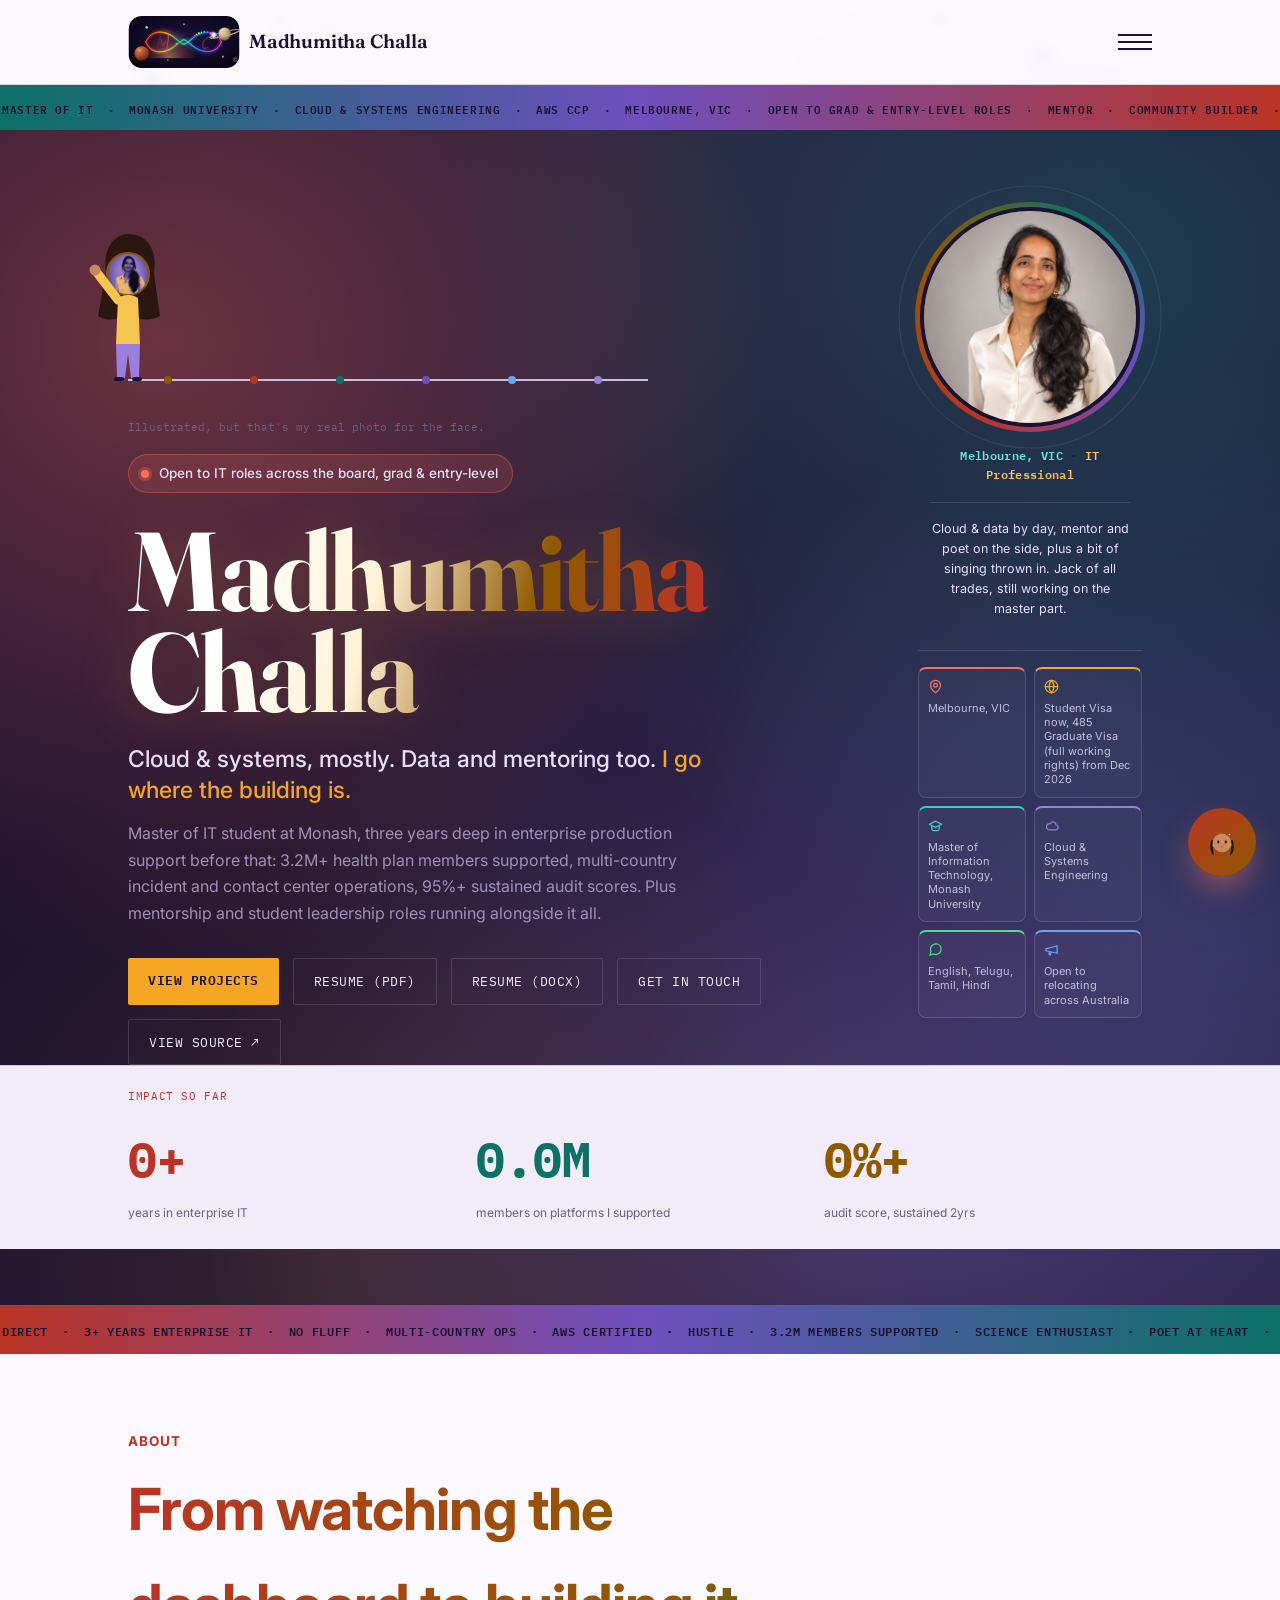
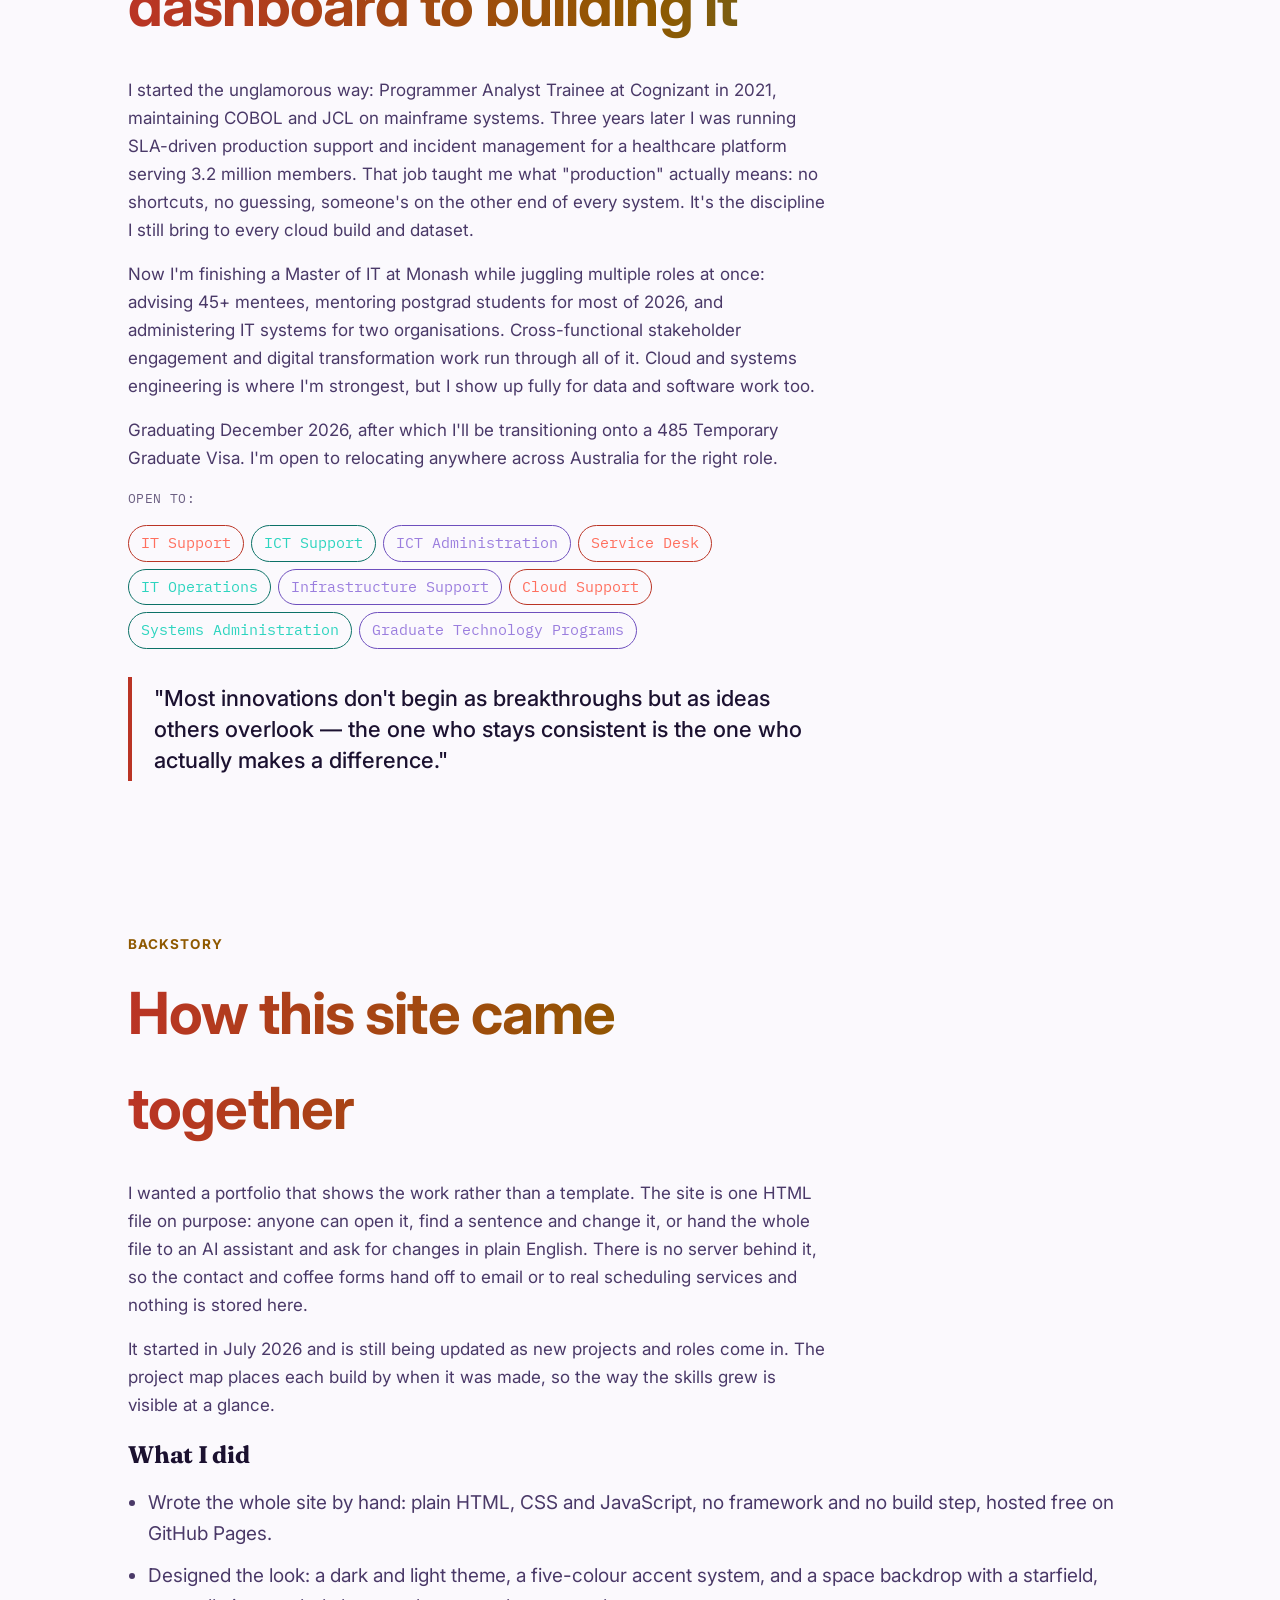
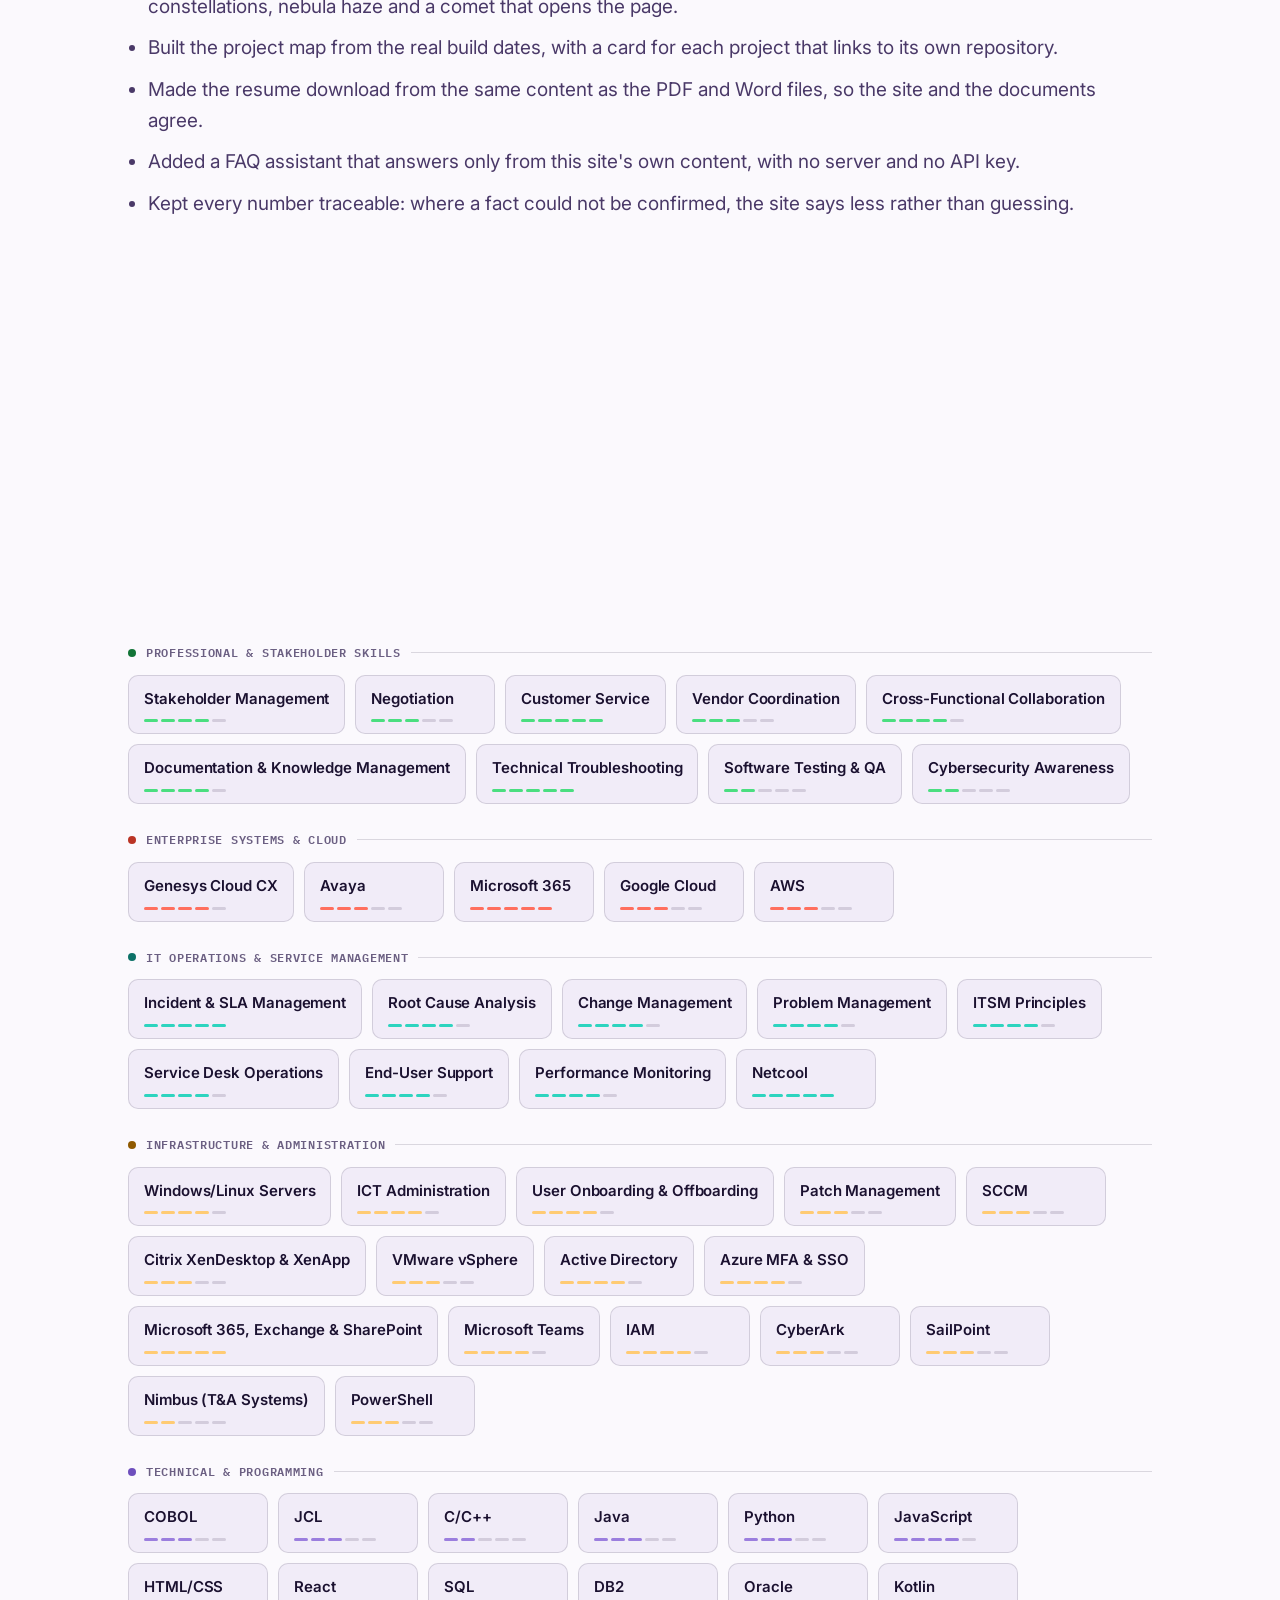
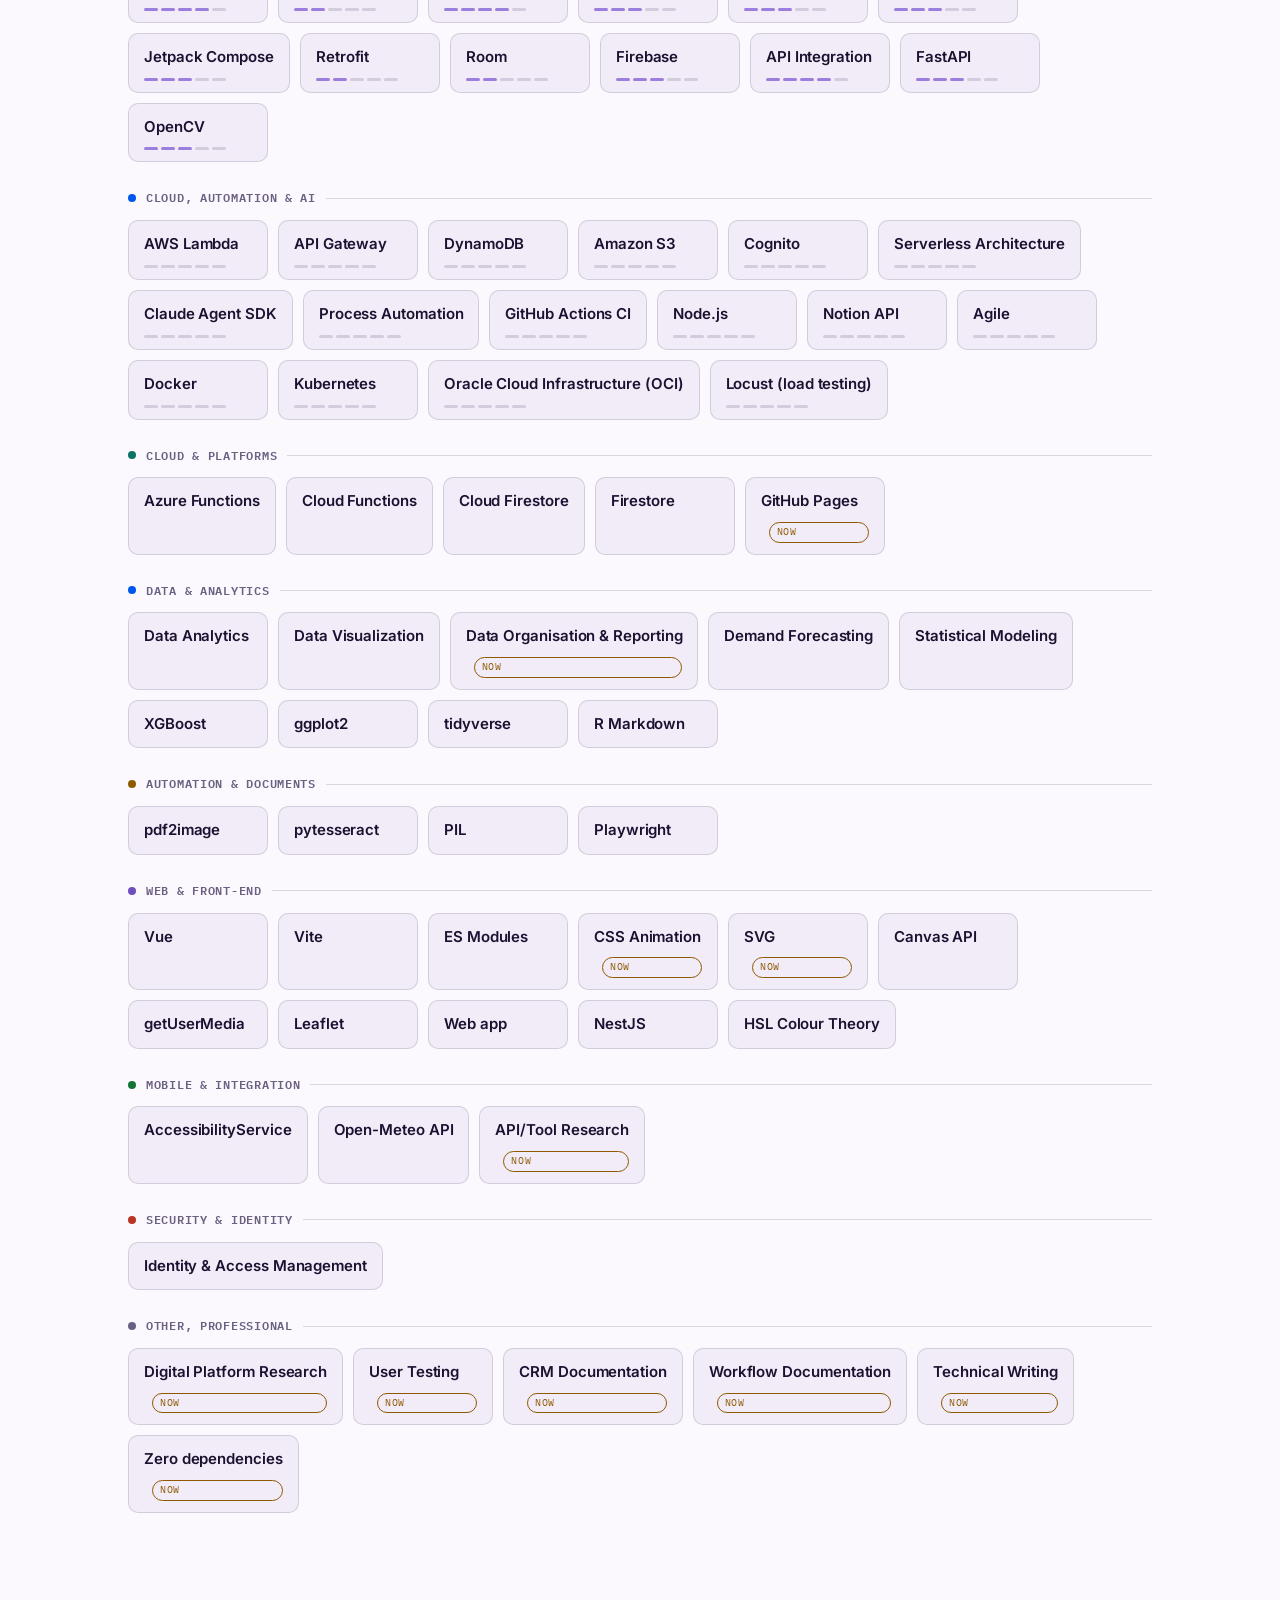
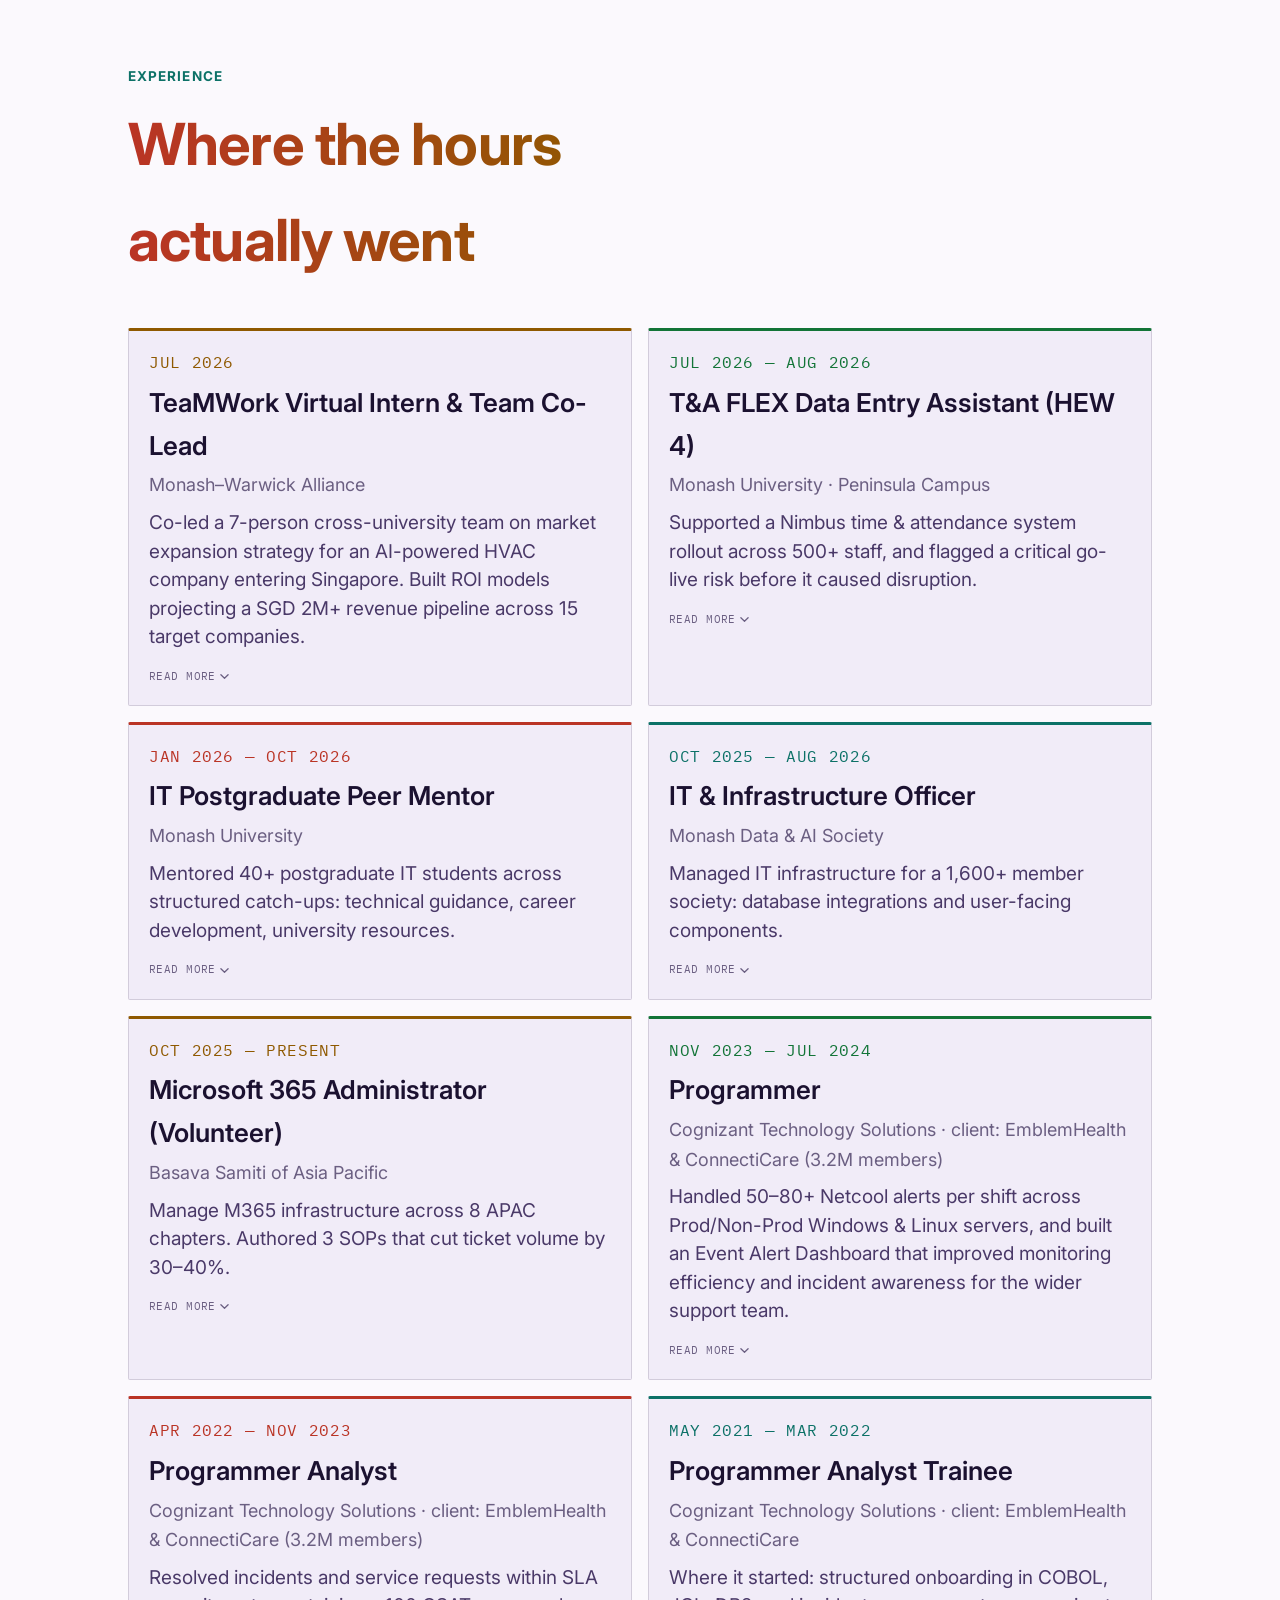
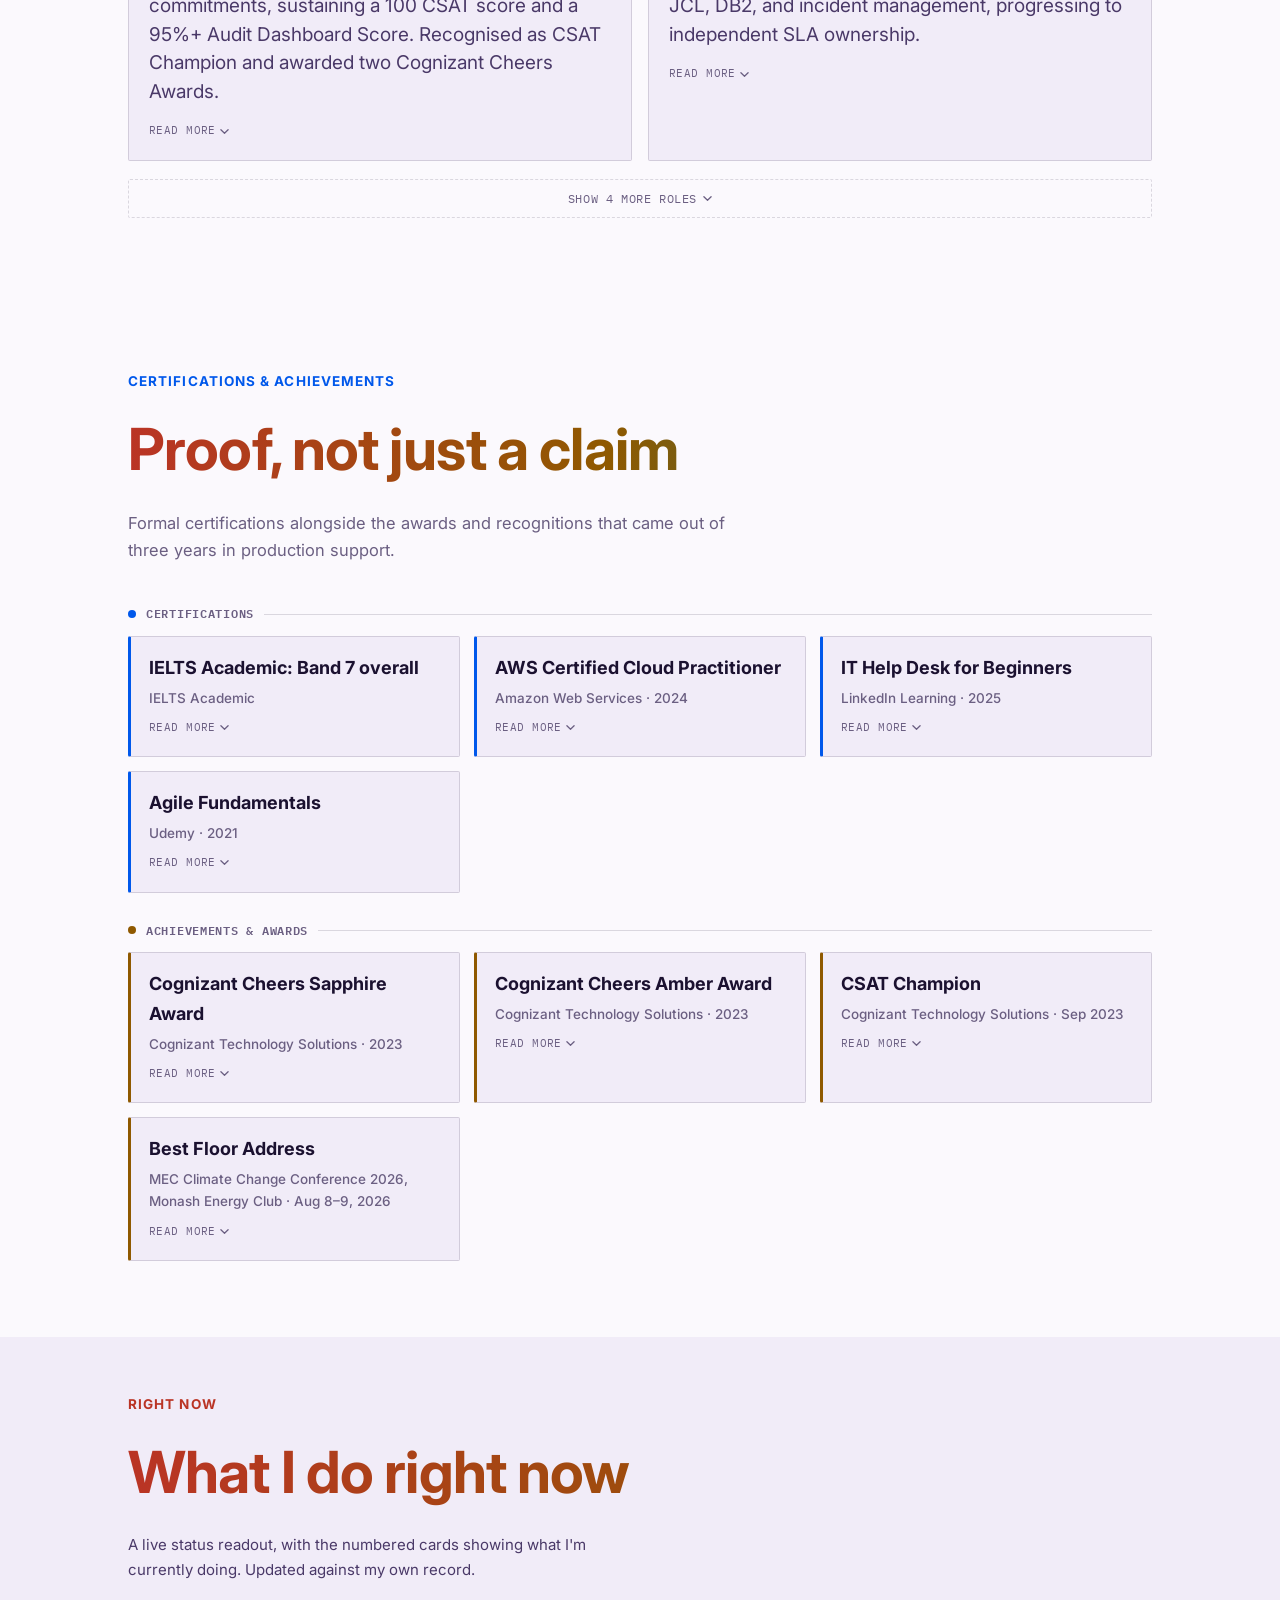
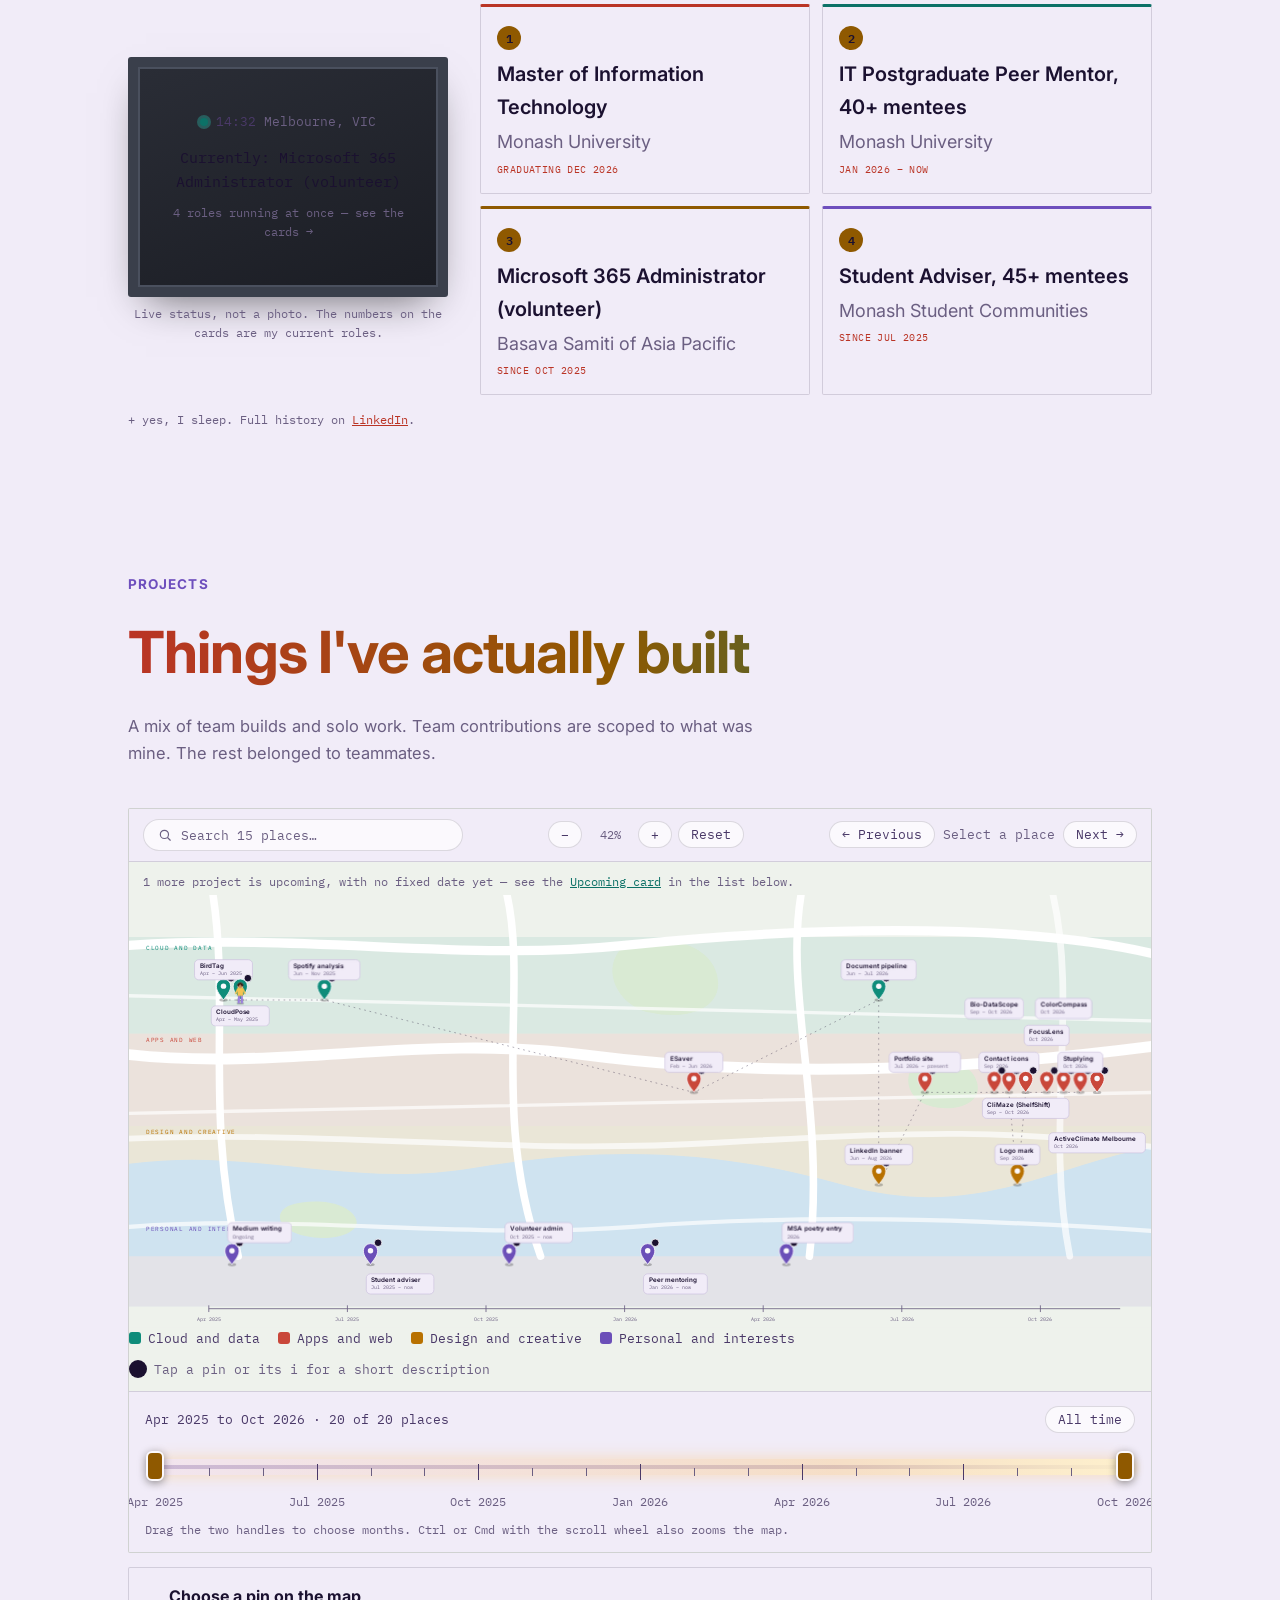
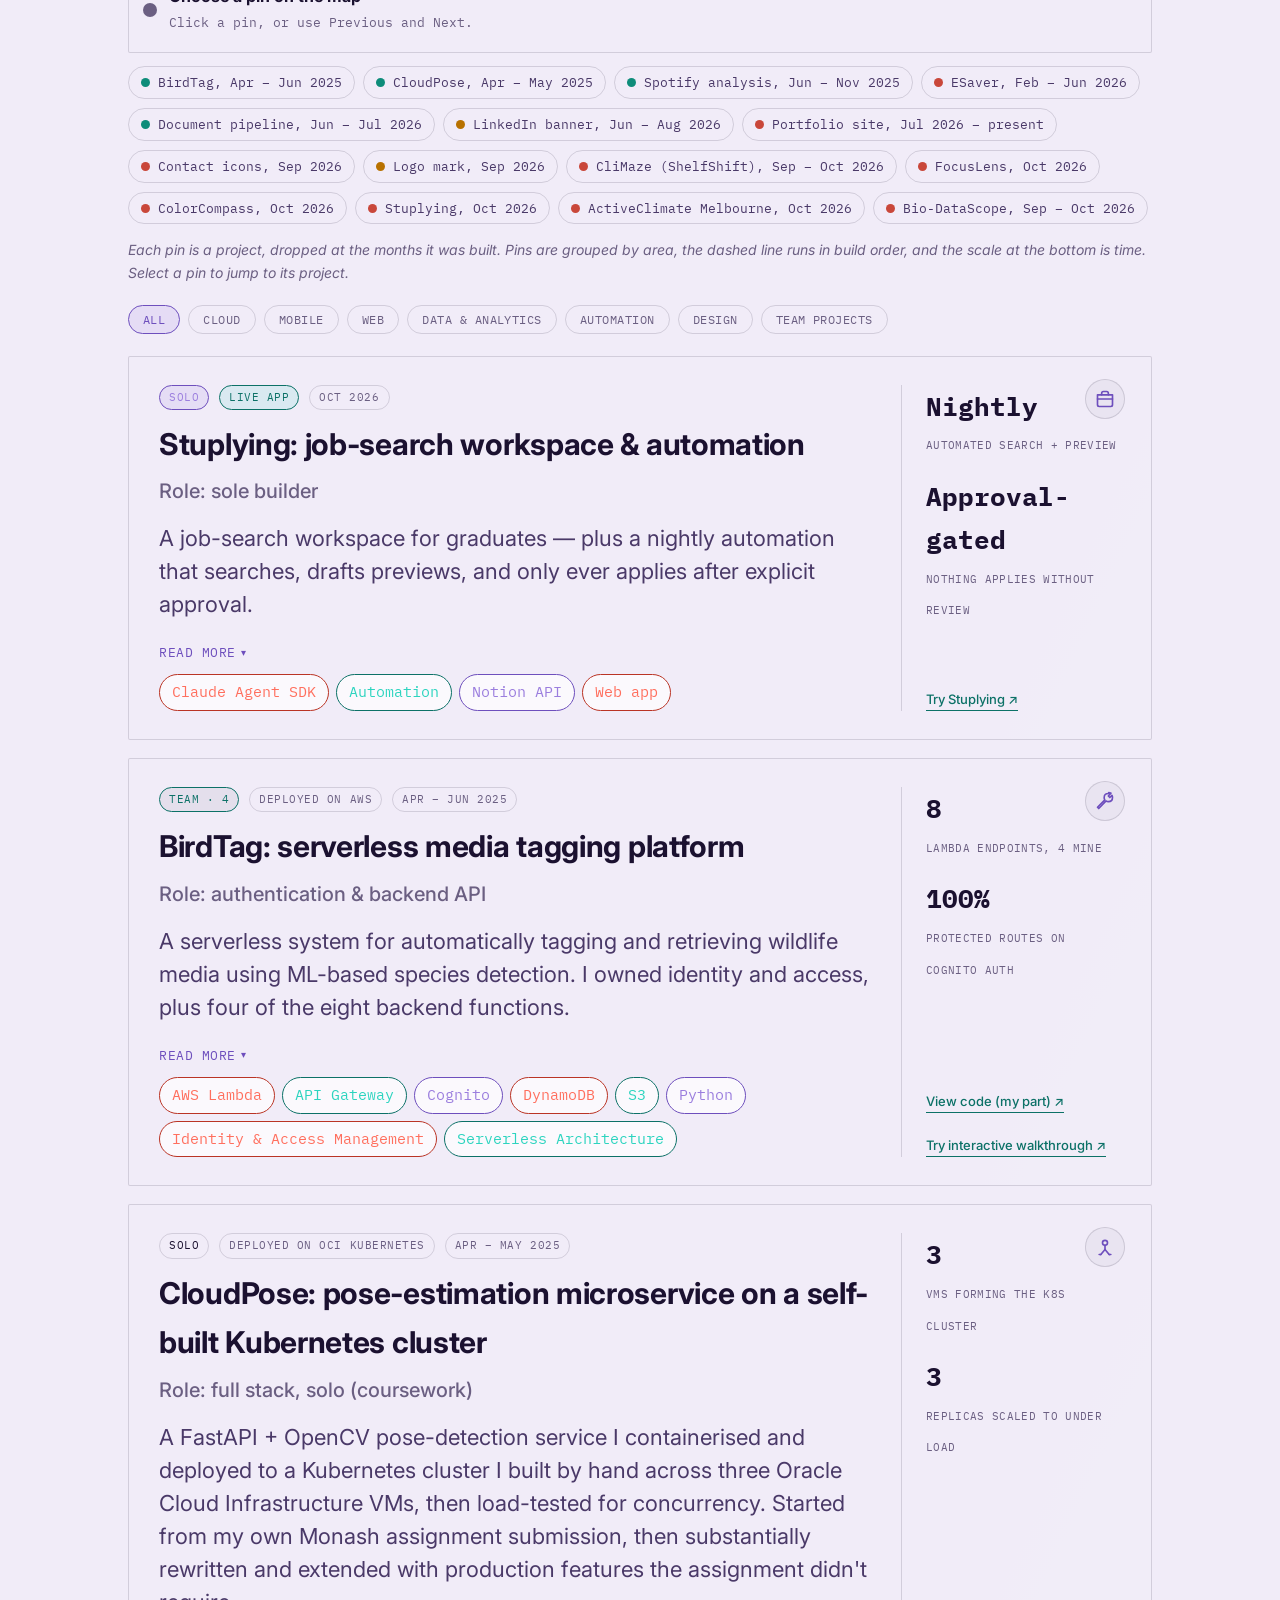
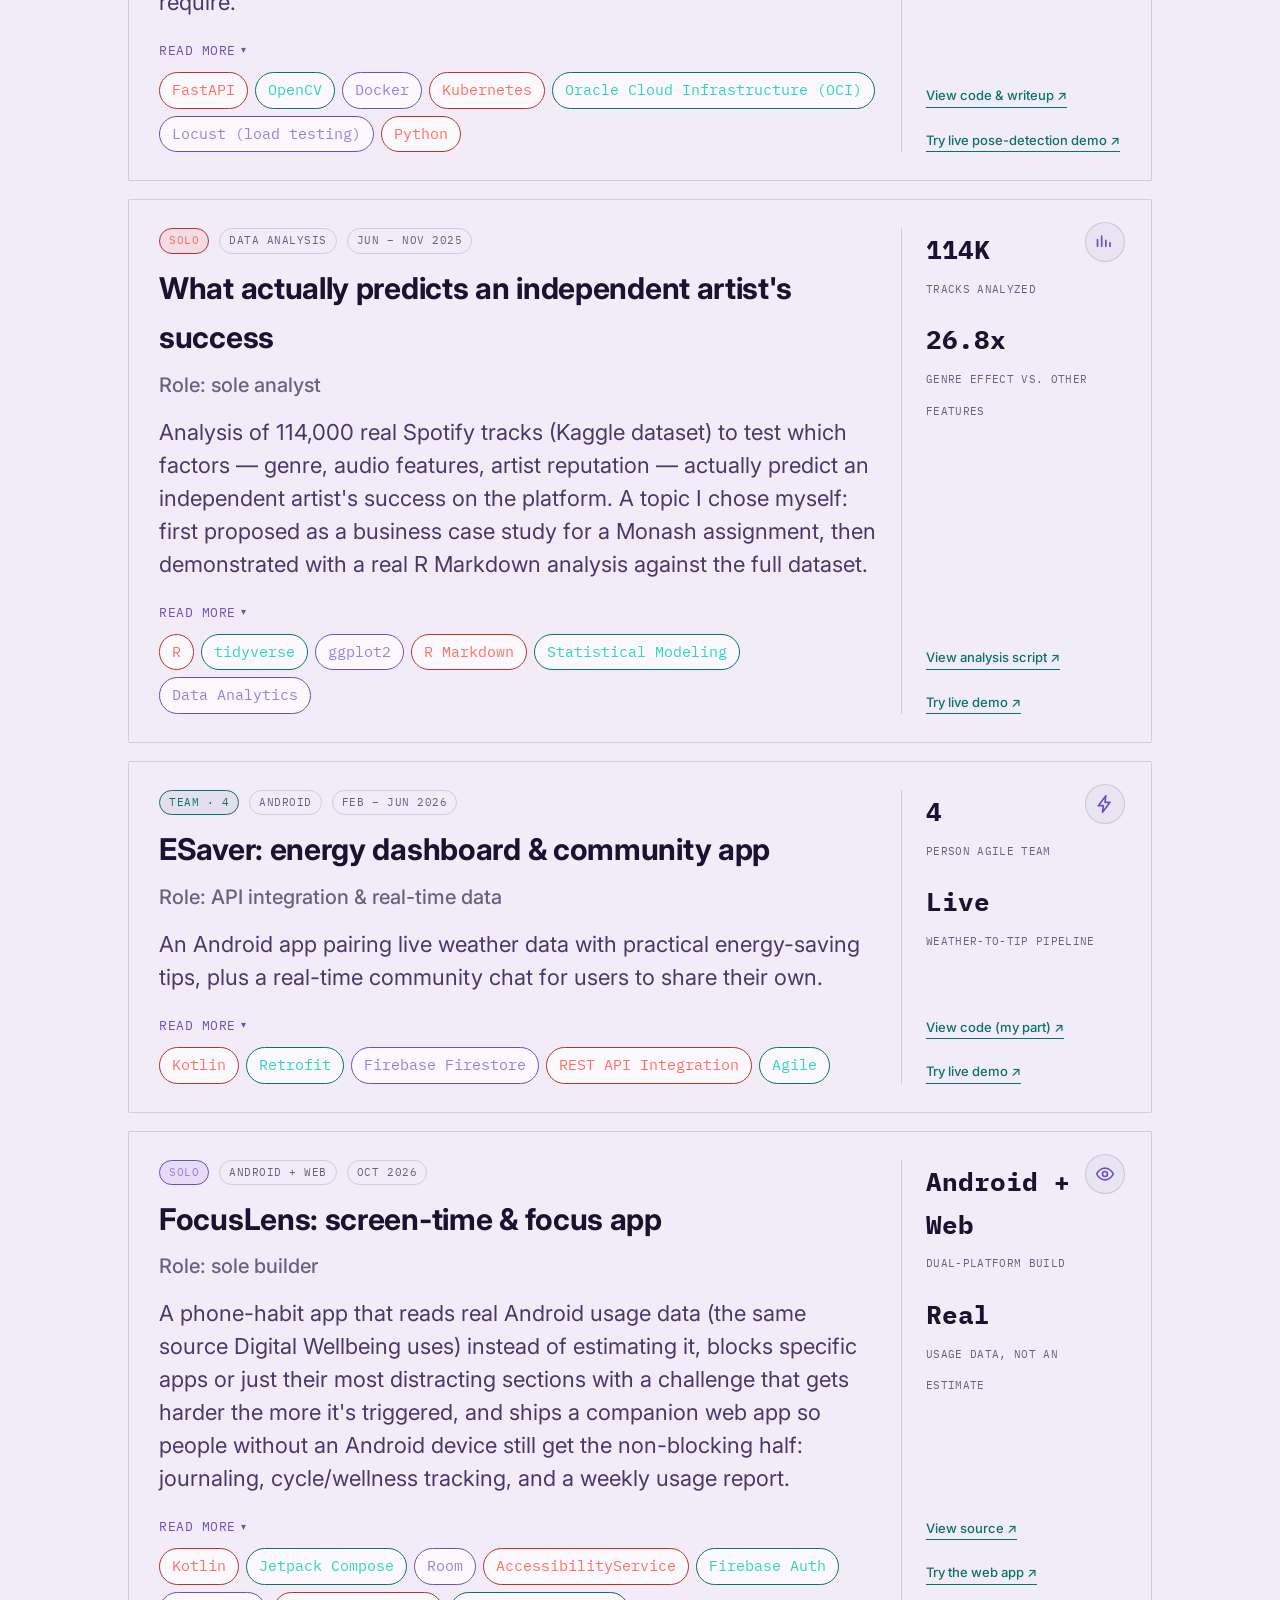
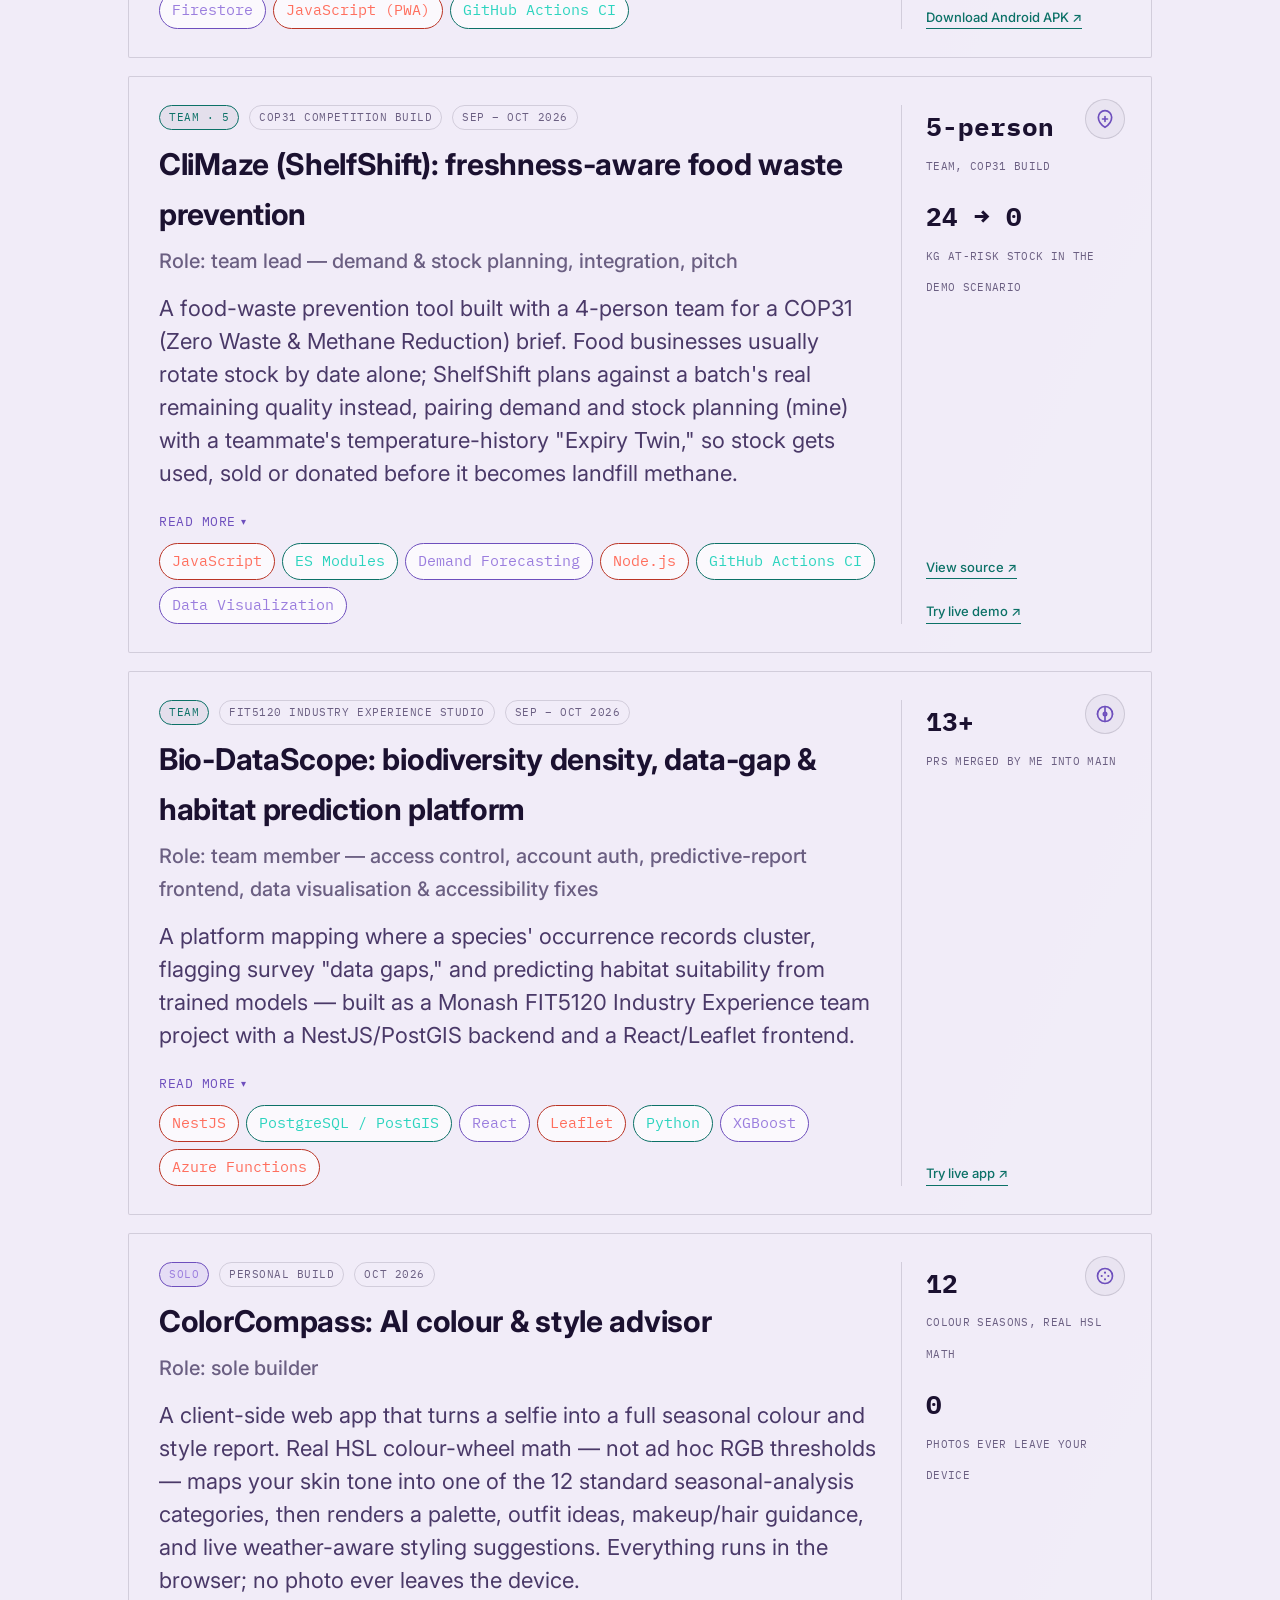
==== commit c7adf8de: "Retire the ended Baazar internship, lean the hero into IT focus Baazar has wrapped up. Mark it ended" ====
--- a/index.html
+++ b/index.html
@@ -712,7 +712,7 @@
   <canvas id="meteor-canvas" aria-hidden="true"></canvas>
   <div class="wrap hero-grid">
     <div class="hero-text">
-      <figure class="hero-scene" aria-label="An illustrated scene: Madhumitha, drawn with her own photo for a face, walking through a typical day — lectures, the Baazar internship, mentoring, Microsoft 365 admin, then coding and poetry at night.">
+      <figure class="hero-scene" aria-label="An illustrated scene: Madhumitha, drawn with her own photo for a face, walking through a typical day — lectures, IT support and Microsoft 365 administration, mentoring, open to IT roles, then coding and poetry at night.">
         <svg viewBox="0 0 520 200" role="img" aria-hidden="true" class="scene-svg day-scene">
           <line x1="0" y1="186" x2="520" y2="186" stroke="var(--line-dark)" stroke-width="2"/>
           <g class="day-marks">
@@ -737,10 +737,10 @@
           </g>
         </svg>
         <div class="day-caption-wrap">
-          <span class="day-caption day-cap-1">Morning — Master of IT lectures at Monash</span>
-          <span class="day-caption day-cap-2">Midday — Baazar internship</span>
+          <span class="day-caption day-cap-1">Morning — Master of IT, wrapping up at Monash</span>
+          <span class="day-caption day-cap-2">Midday — IT support &amp; Microsoft 365 administration</span>
           <span class="day-caption day-cap-3">Afternoon — mentoring 40+ students, advising 45+ more</span>
-          <span class="day-caption day-cap-4">Also — Microsoft 365 admin for Basava Samiti</span>
+          <span class="day-caption day-cap-4">Also — open to IT &amp; cloud grad roles</span>
           <span class="day-caption day-cap-5">Evening — coding this site</span>
           <span class="day-caption day-cap-6">Late night — poetry, as "Female Photon"</span>
         </div>
@@ -990,8 +990,8 @@
         <div class="exp-detail-wrap"><div><p class="exp-detail">A casual position at HEW 4 classification, roughly 10 hours a week, with the HR Projects team inside the Office of the COO and Senior Vice-President, based at Clayton Campus. Runs alongside a full-time Master's and the rest of the list on this page, contributing administrative and project support wherever the team's current initiatives need it.</p></div></div>
         <span class="exp-toggle-label">Read more <svg viewBox="0 0 10 6" fill="none" aria-hidden="true"><path d="M1 1l4 4 4-4" stroke="currentColor" stroke-width="1.4" stroke-linecap="round" stroke-linejoin="round"/></svg></span>
       </div>
-      <div class="exp-tile" role="button" tabindex="0" aria-expanded="false">
-        <div class="exp-time mono">Sep 2026 — Nov 2026</div>
+      <div class="exp-tile exp-minor" role="button" tabindex="0" aria-expanded="false">
+        <div class="exp-time mono">Sep 2026 — Oct 2026 · ended</div>
         <div class="exp-role">Technology &amp; Digital Innovation Intern</div>
         <div class="exp-org">Baazar (Fund'ex venture)</div>
         <p>Supported digital platform research, software and user testing, data organisation and CRM documentation, and cybersecurity-aware process documentation for an upcoming venture.</p>
@@ -1079,7 +1079,7 @@
         <span class="exp-toggle-label">Read more <svg viewBox="0 0 10 6" fill="none" aria-hidden="true"><path d="M1 1l4 4 4-4" stroke="currentColor" stroke-width="1.4" stroke-linecap="round" stroke-linejoin="round"/></svg></span>
       </div>
       <button type="button" class="exp-more-toggle" id="expMoreToggle" aria-expanded="false">
-        <span class="exp-more-toggle-text">Show 3 more roles</span>
+        <span class="exp-more-toggle-text">Show 4 more roles</span>
         <svg viewBox="0 0 10 6" fill="none" aria-hidden="true"><path d="M1 1l4 4 4-4" stroke="currentColor" stroke-width="1.4" stroke-linecap="round" stroke-linejoin="round"/></svg>
       </button>
     </div>
@@ -1170,17 +1170,16 @@
           <div class="status-readout">
             <div class="status-row-top"><span class="status-dot pulse"></span><span class="mono" id="juggleClock">--:--</span><span class="mono status-tz">Melbourne, VIC</span></div>
             <div class="status-line mono" id="juggleTicker">Currently: Master of Information Technology</div>
-            <div class="status-sub mono">6 roles running at once — see the cards →</div>
+            <div class="status-sub mono">4 roles running at once — see the cards →</div>
           </div>
         </div>
         <figcaption class="mono sketch-caption">Live status, not a photo. The numbers on the cards are my current roles.</figcaption>
       </figure>
       <div class="juggle-grid" id="juggleGrid">
         <div class="juggle-card"><span class="jc-num">1</span><span class="jc-role">Master of Information Technology</span><span class="jc-org">Monash University</span><span class="jc-since">graduating Dec 2026</span></div>
-        <div class="juggle-card"><span class="jc-num">2</span><span class="jc-role">Technology &amp; Digital Innovation Intern</span><span class="jc-org">Baazar (Fund'ex venture)</span><span class="jc-since">Sep – Nov 2026</span></div>
-        <div class="juggle-card"><span class="jc-num">3</span><span class="jc-role">IT Postgraduate Peer Mentor, 40+ mentees</span><span class="jc-org">Monash University</span><span class="jc-since">Jan 2026 – now</span></div>
-        <div class="juggle-card"><span class="jc-num">4</span><span class="jc-role">Microsoft 365 Administrator (volunteer)</span><span class="jc-org">Basava Samiti of Asia Pacific</span><span class="jc-since">since Oct 2025</span></div>
-        <div class="juggle-card"><span class="jc-num">5</span><span class="jc-role">Student Adviser, 45+ mentees</span><span class="jc-org">Monash Student Communities</span><span class="jc-since">since Jul 2025</span></div>
+        <div class="juggle-card"><span class="jc-num">2</span><span class="jc-role">IT Postgraduate Peer Mentor, 40+ mentees</span><span class="jc-org">Monash University</span><span class="jc-since">Jan 2026 – now</span></div>
+        <div class="juggle-card"><span class="jc-num">3</span><span class="jc-role">Microsoft 365 Administrator (volunteer)</span><span class="jc-org">Basava Samiti of Asia Pacific</span><span class="jc-since">since Oct 2025</span></div>
+        <div class="juggle-card"><span class="jc-num">4</span><span class="jc-role">Student Adviser, 45+ mentees</span><span class="jc-org">Monash Student Communities</span><span class="jc-since">since Jul 2025</span></div>
       </div>
     </div>
     <p class="juggle-note mono">+ yes, I sleep. Full history on <a href="https://www.linkedin.com/in/madhumitha-challa" target="_blank" rel="noopener" style="color:var(--coral);">LinkedIn</a>.</p>
@@ -2543,7 +2542,7 @@
 <link href="https://assets.calendly.com/assets/external/widget.css" rel="stylesheet">
 <script src="https://assets.calendly.com/assets/external/widget.js" async></script>
 
-<script src="app.js?v=25"></script>
+<script src="app.js?v=26"></script>
 <script src="portfolio-sync.js?v=1"></script>
 
 </body>
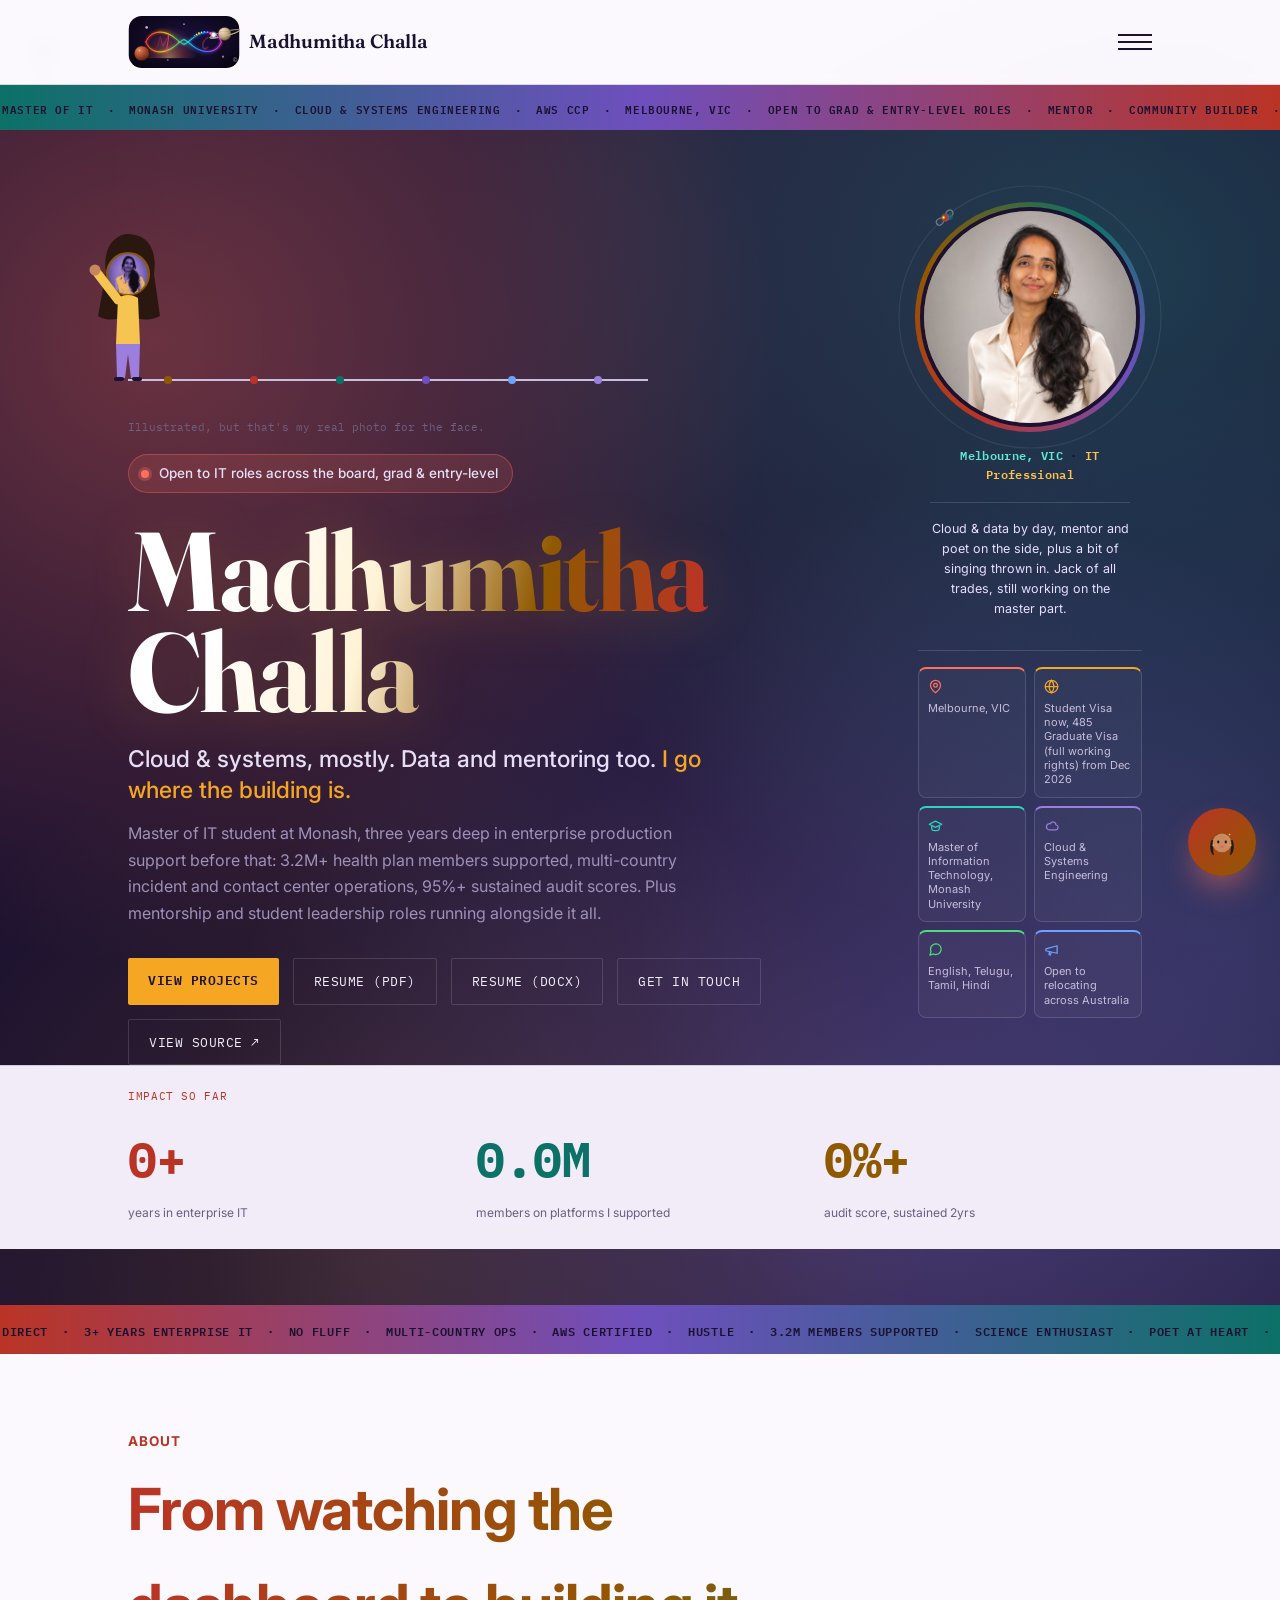
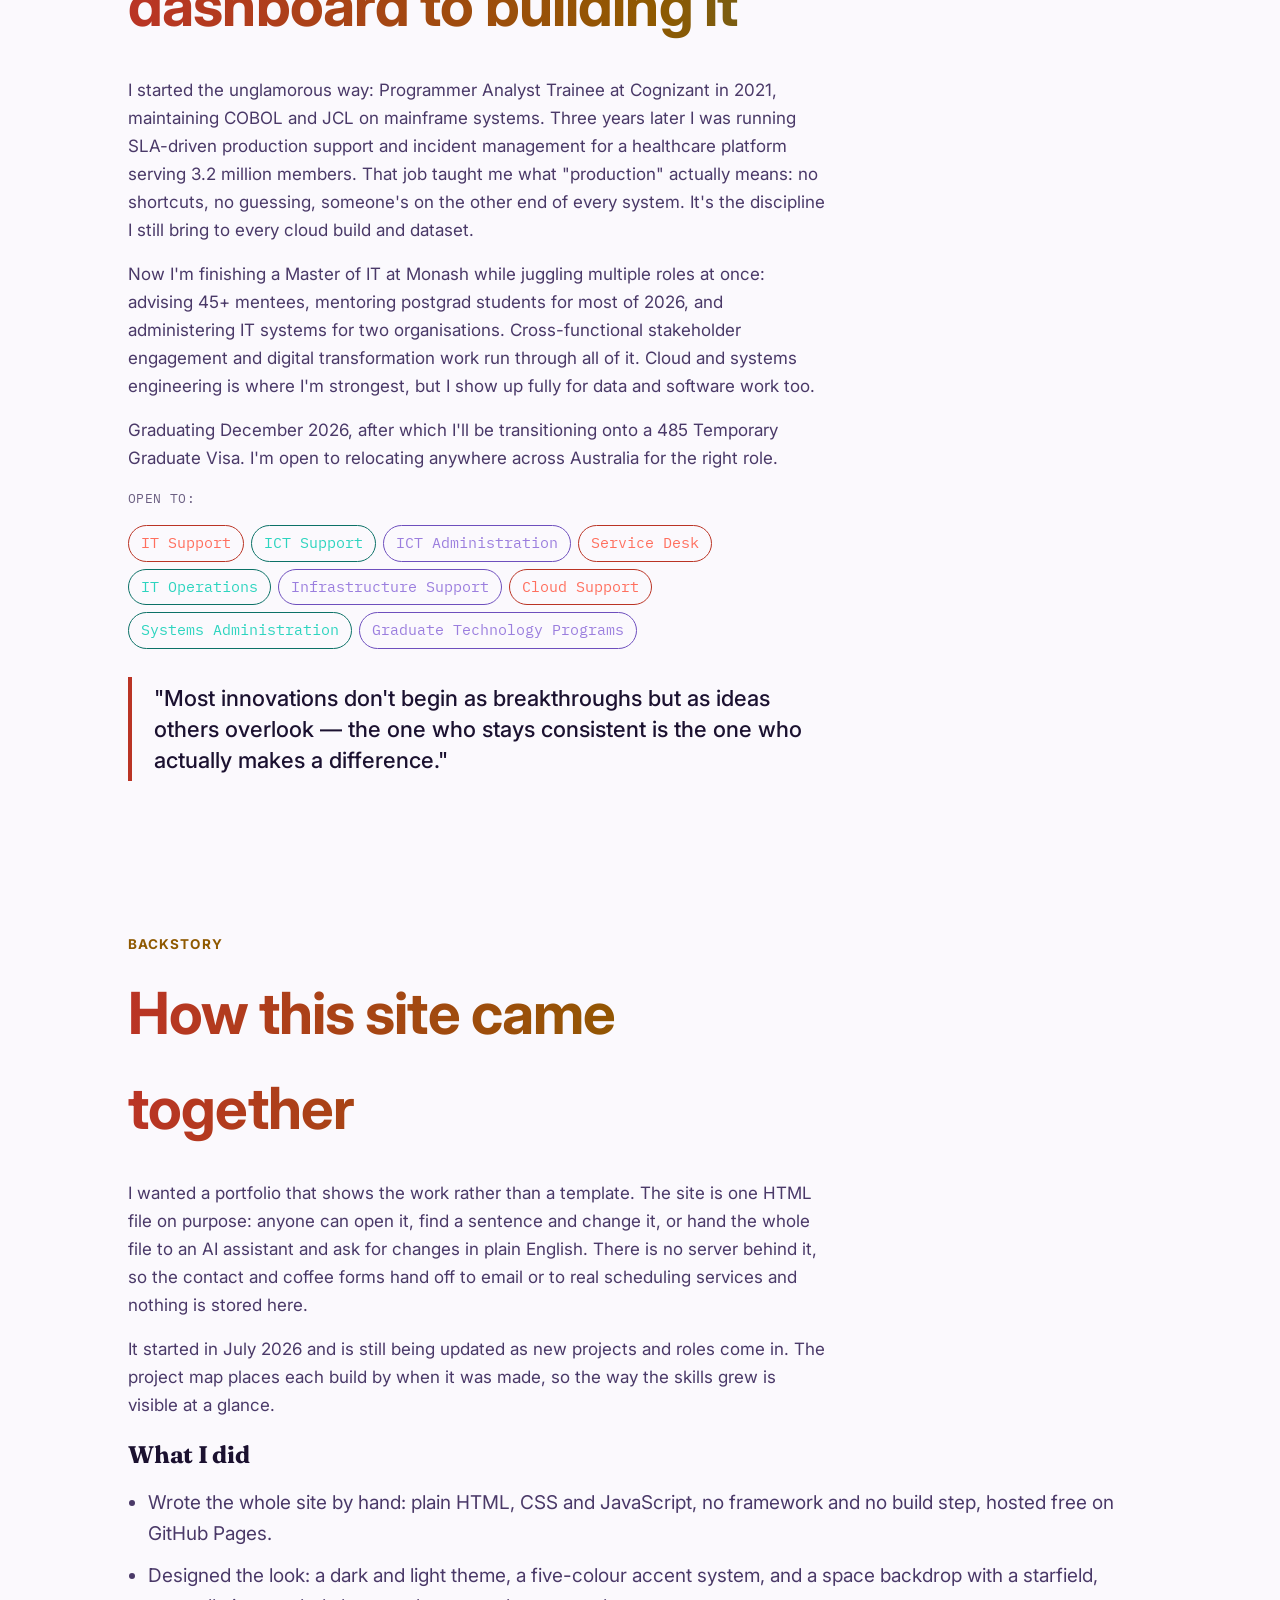
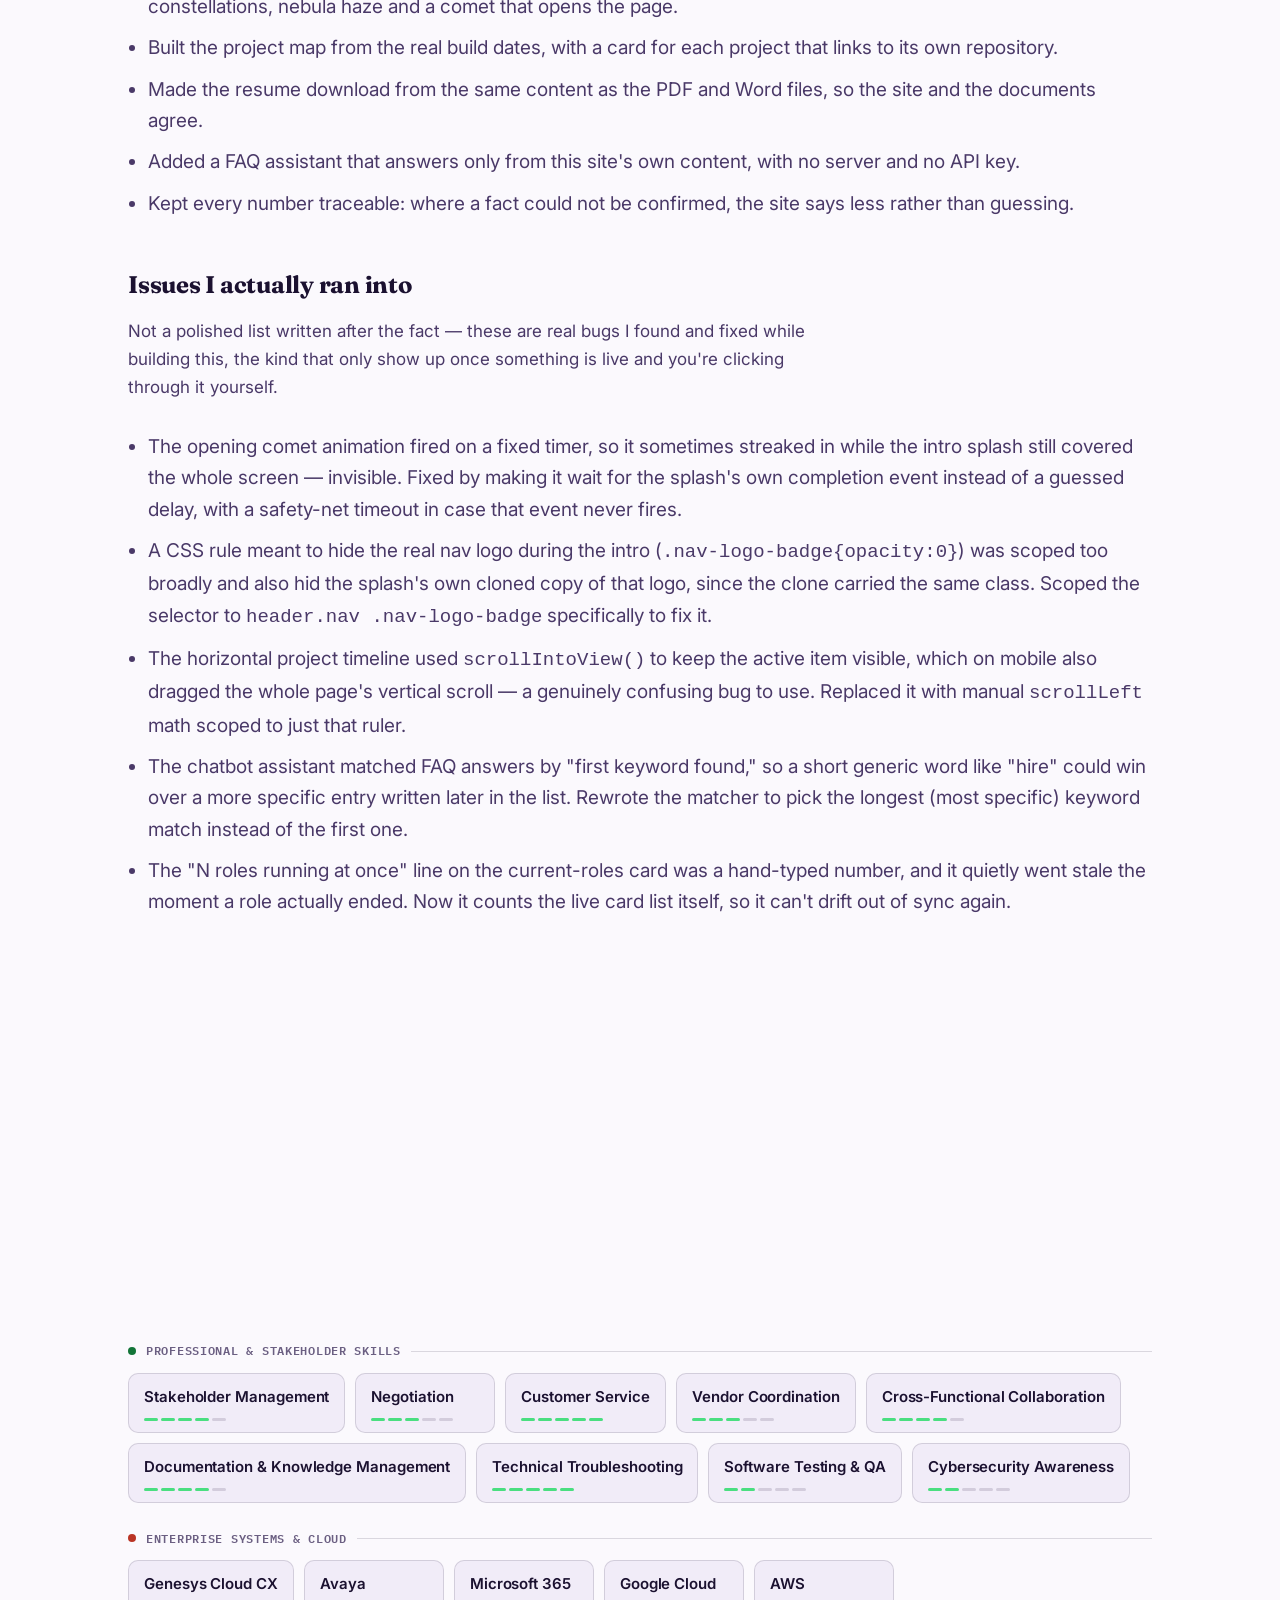
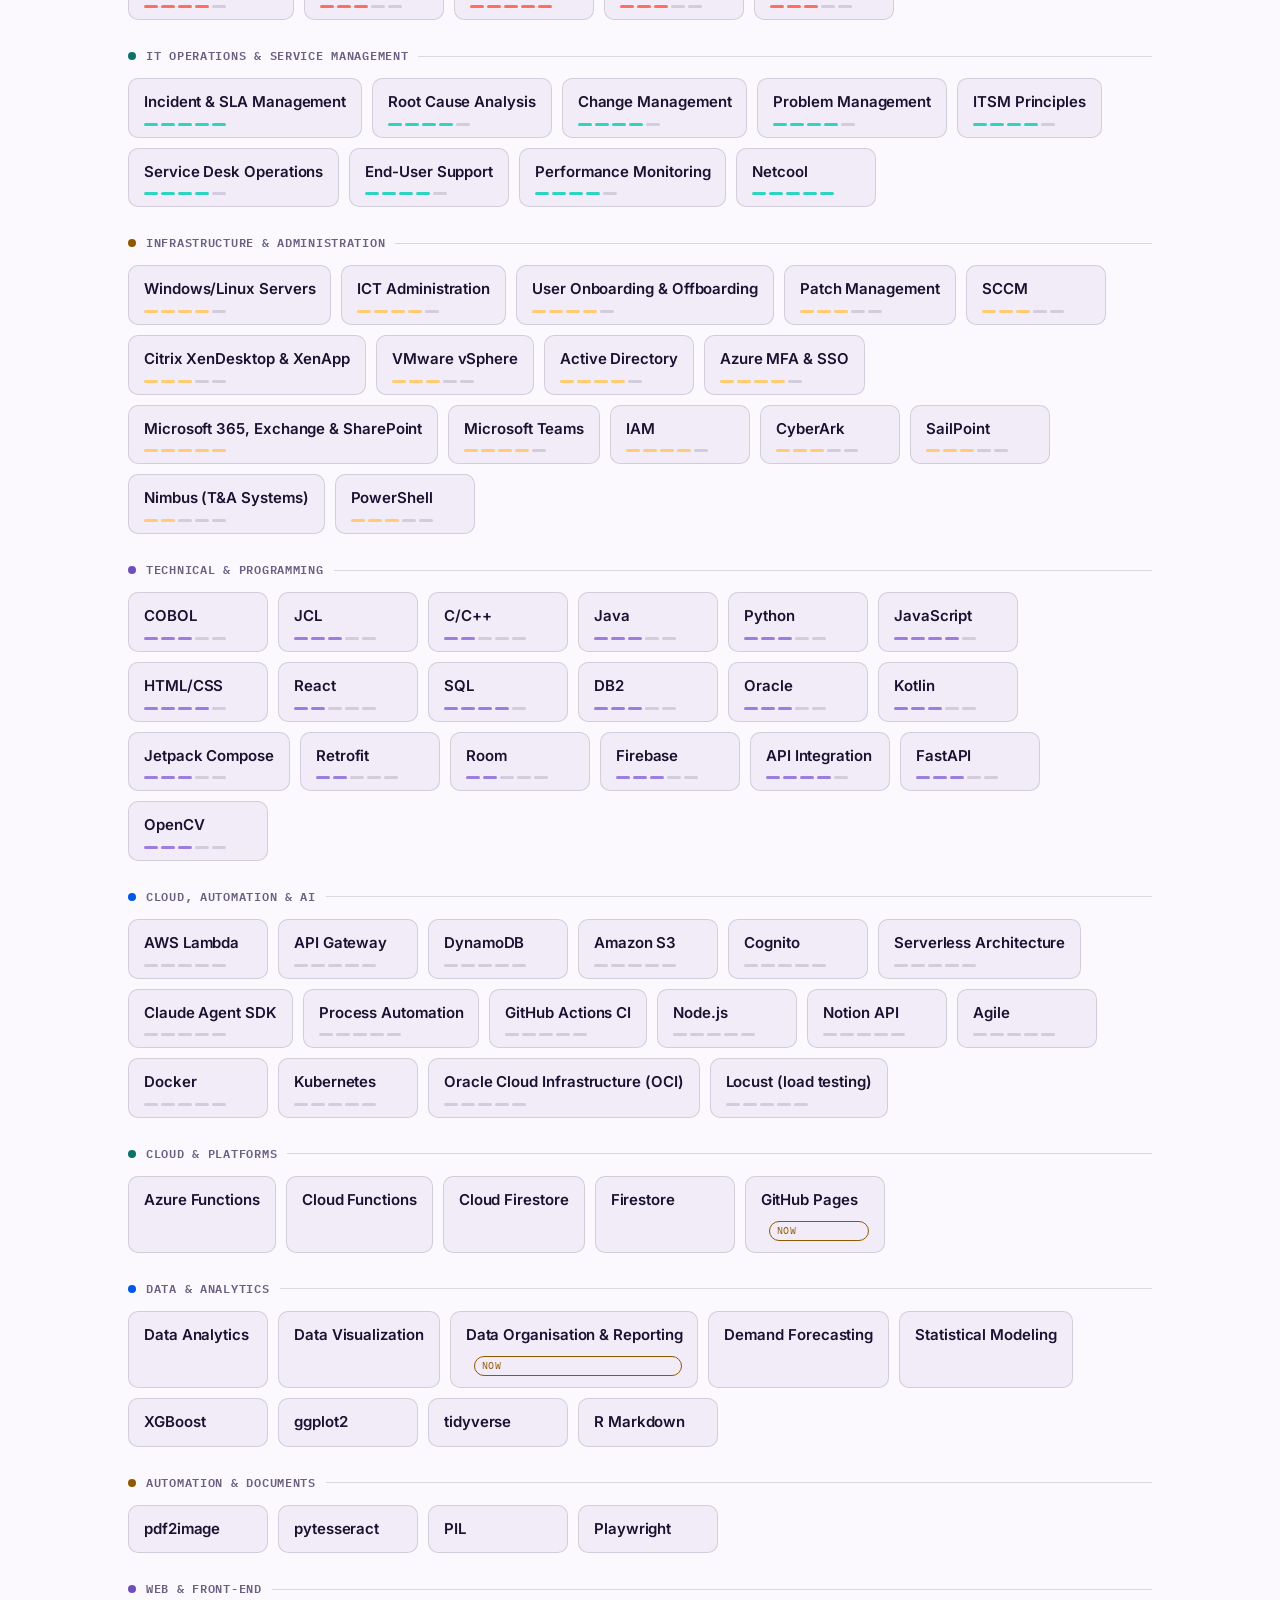
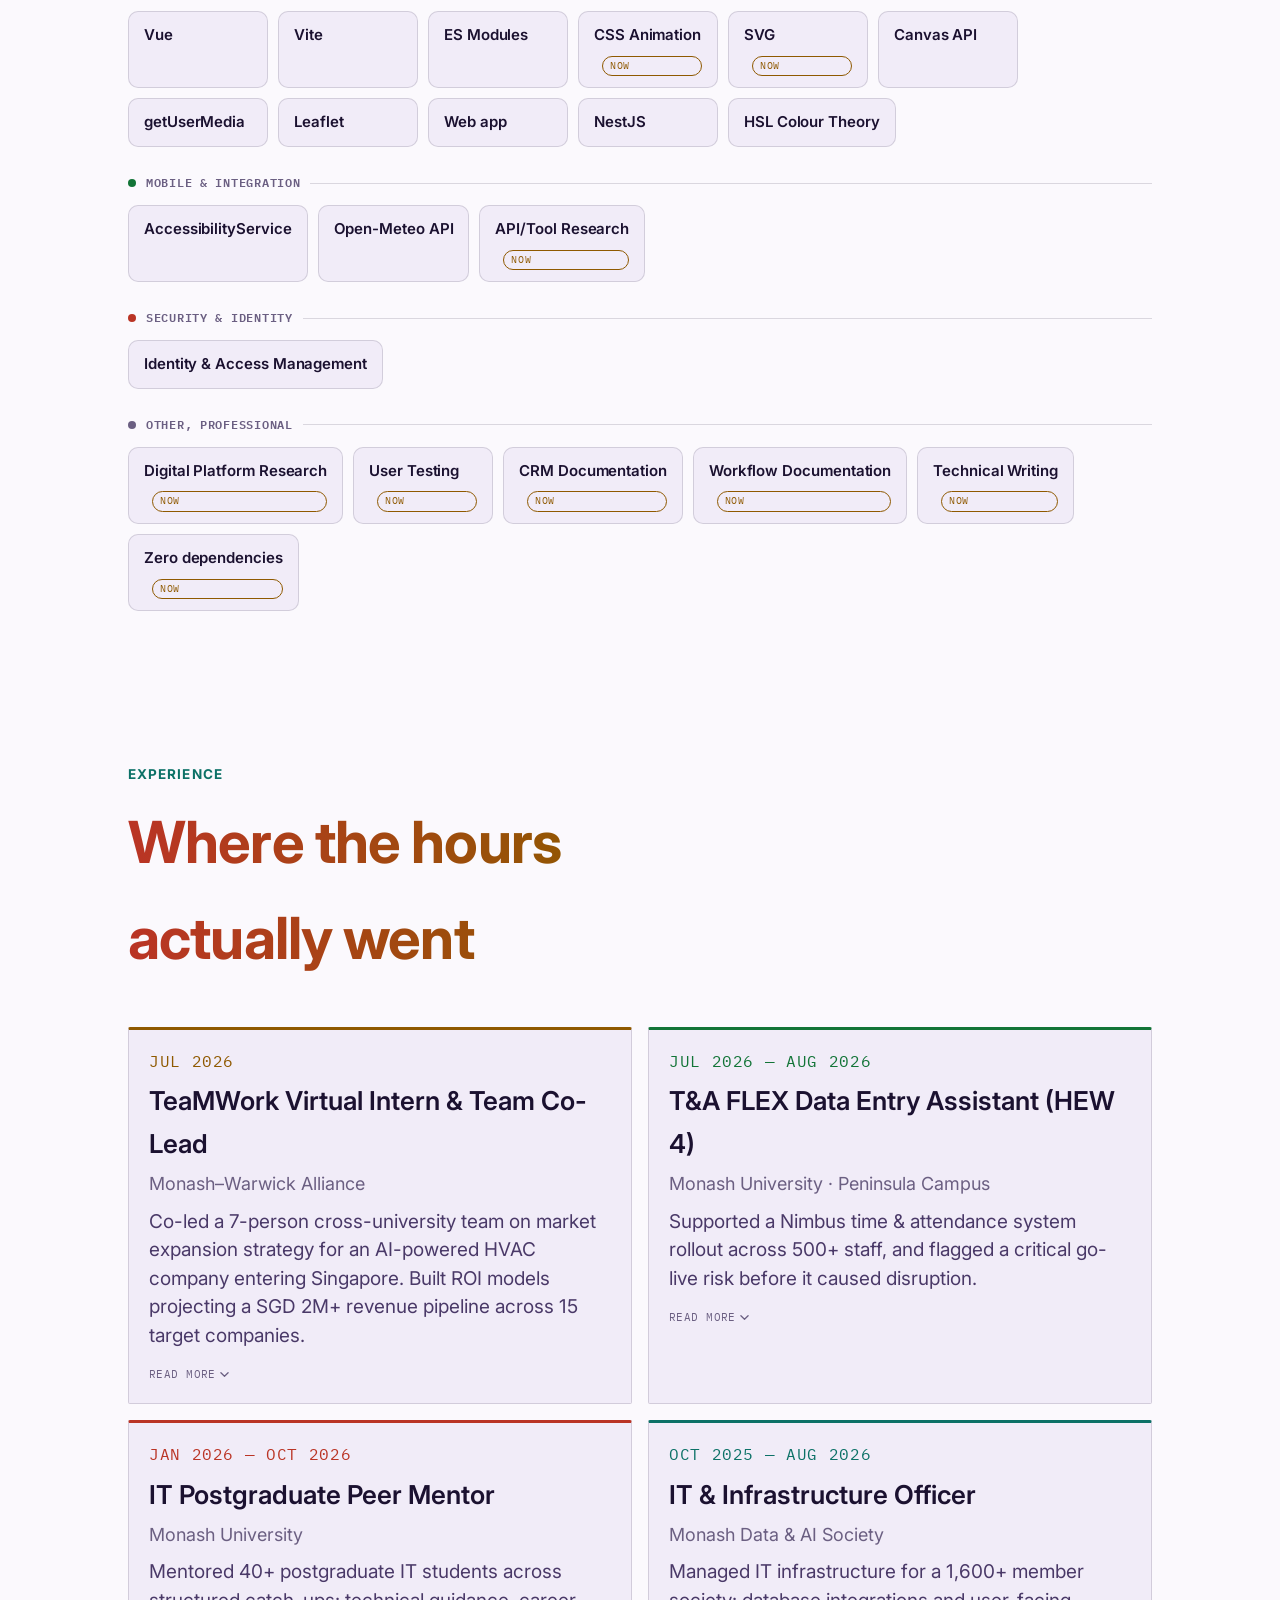
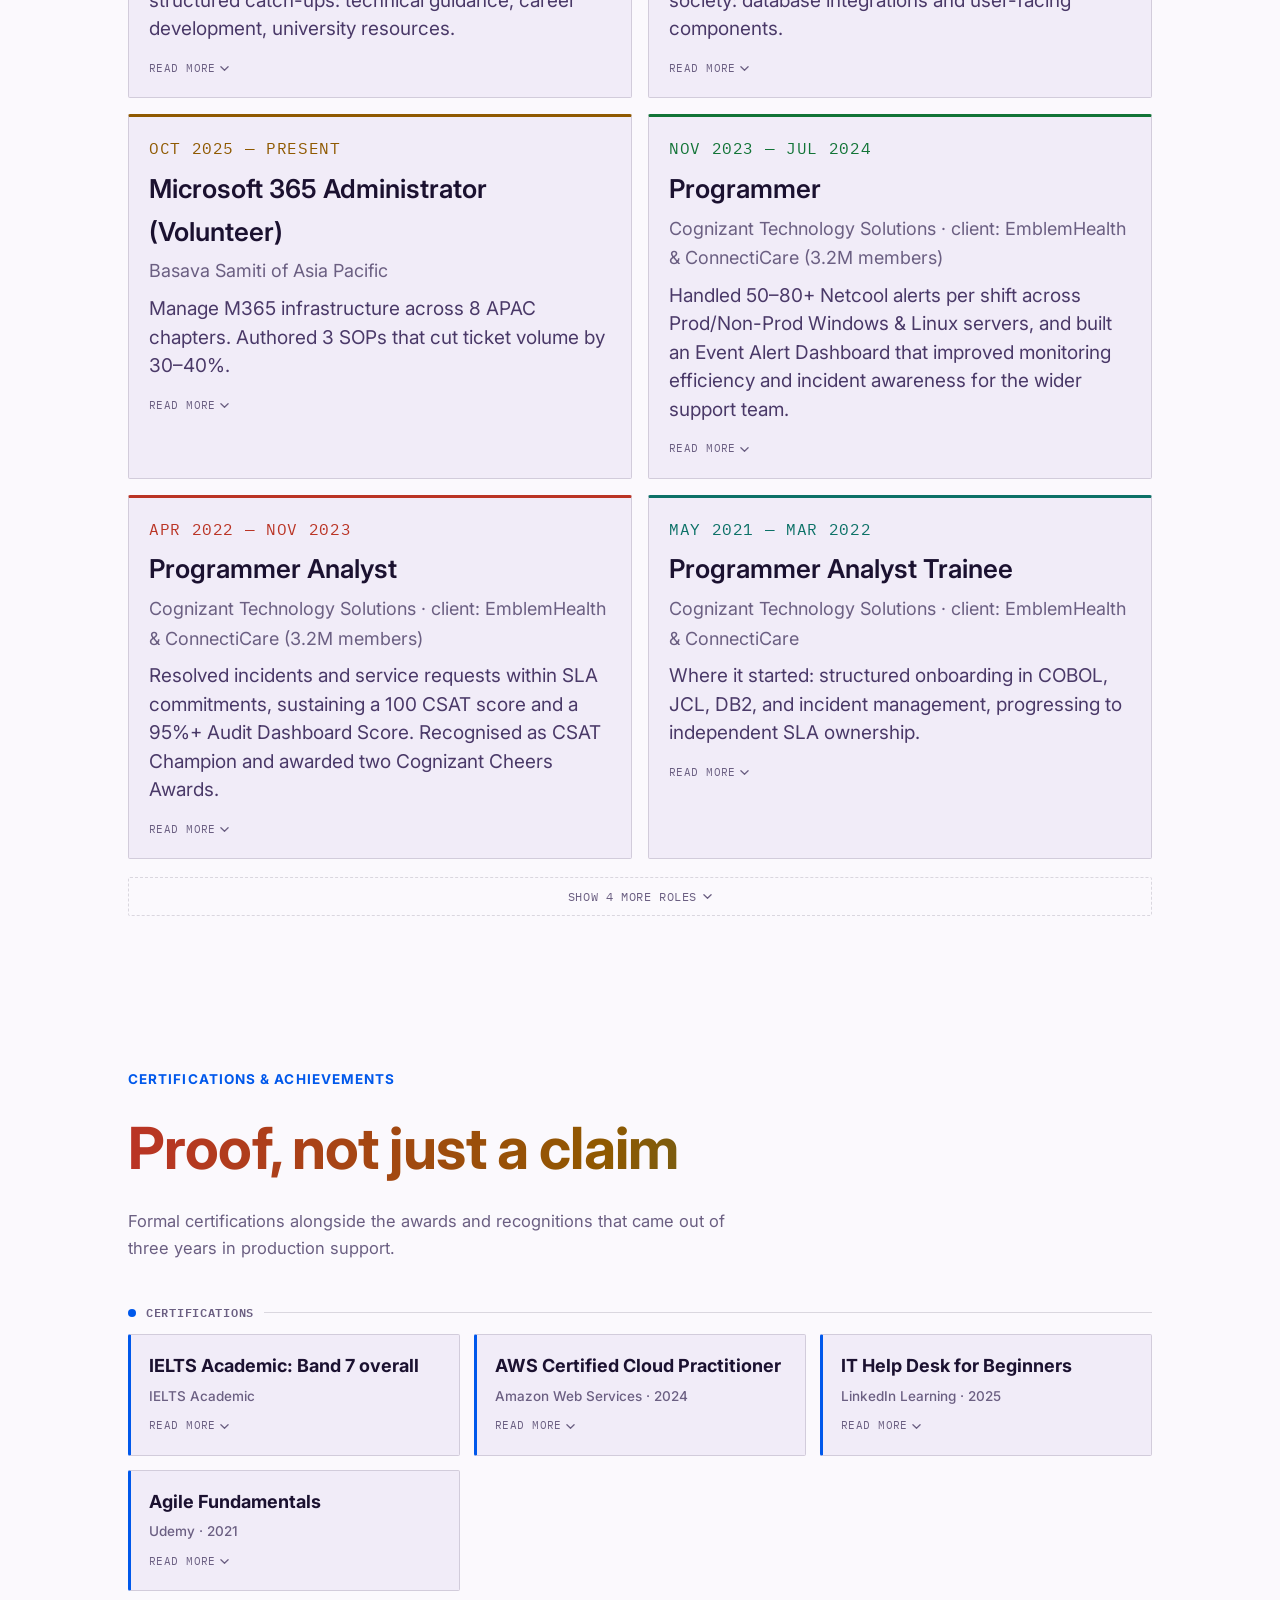
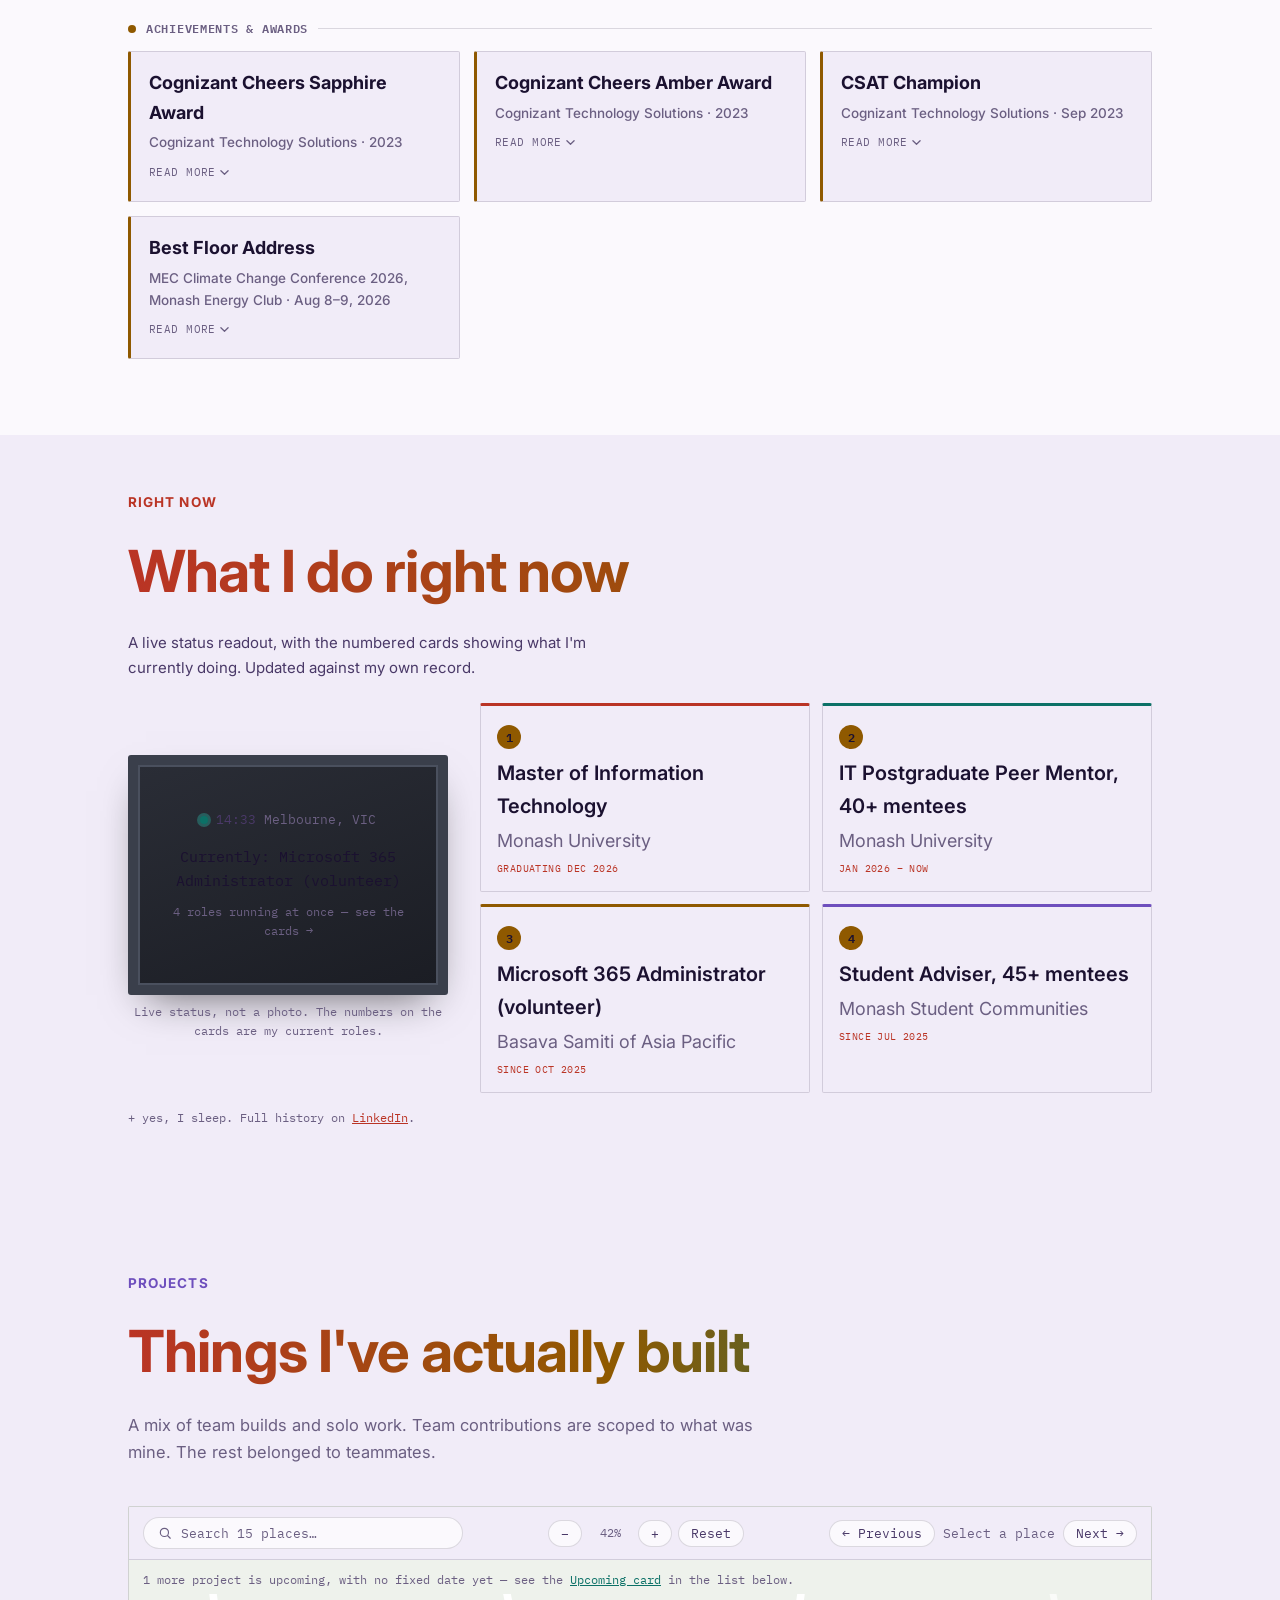
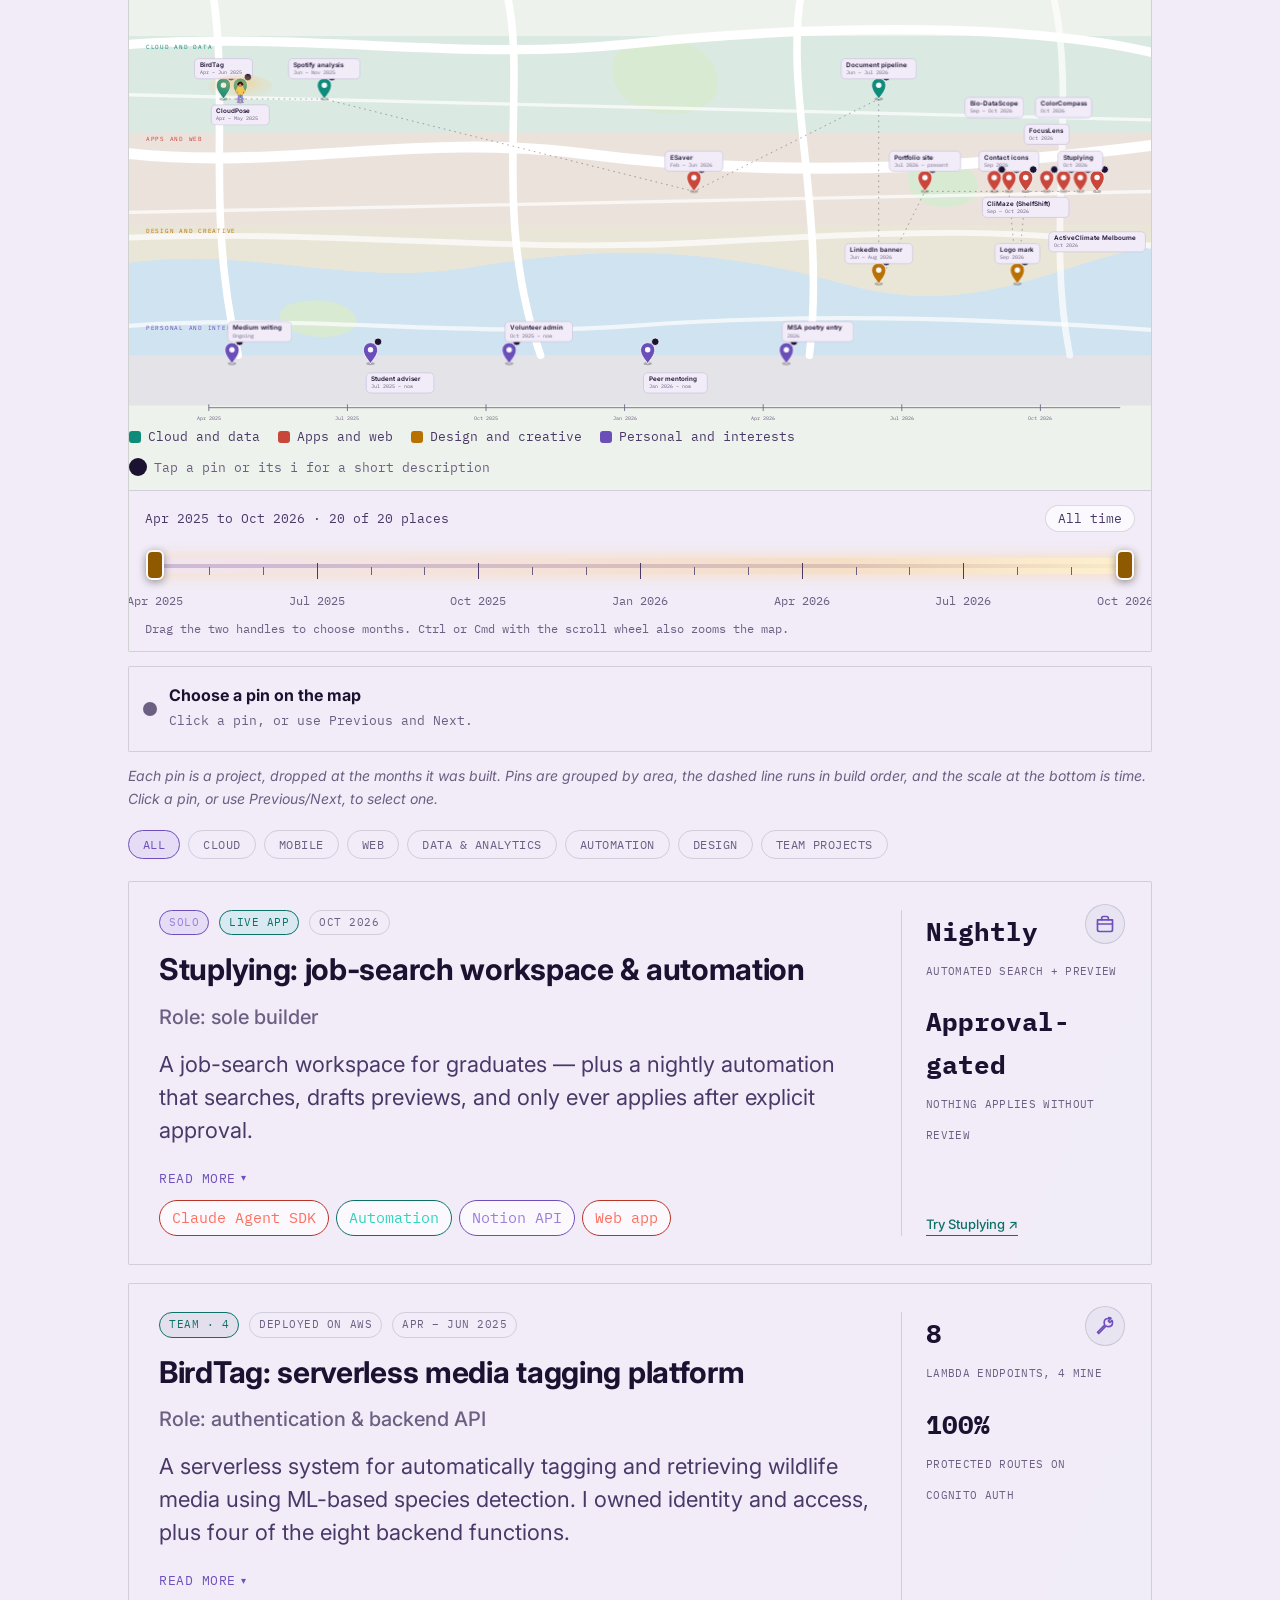
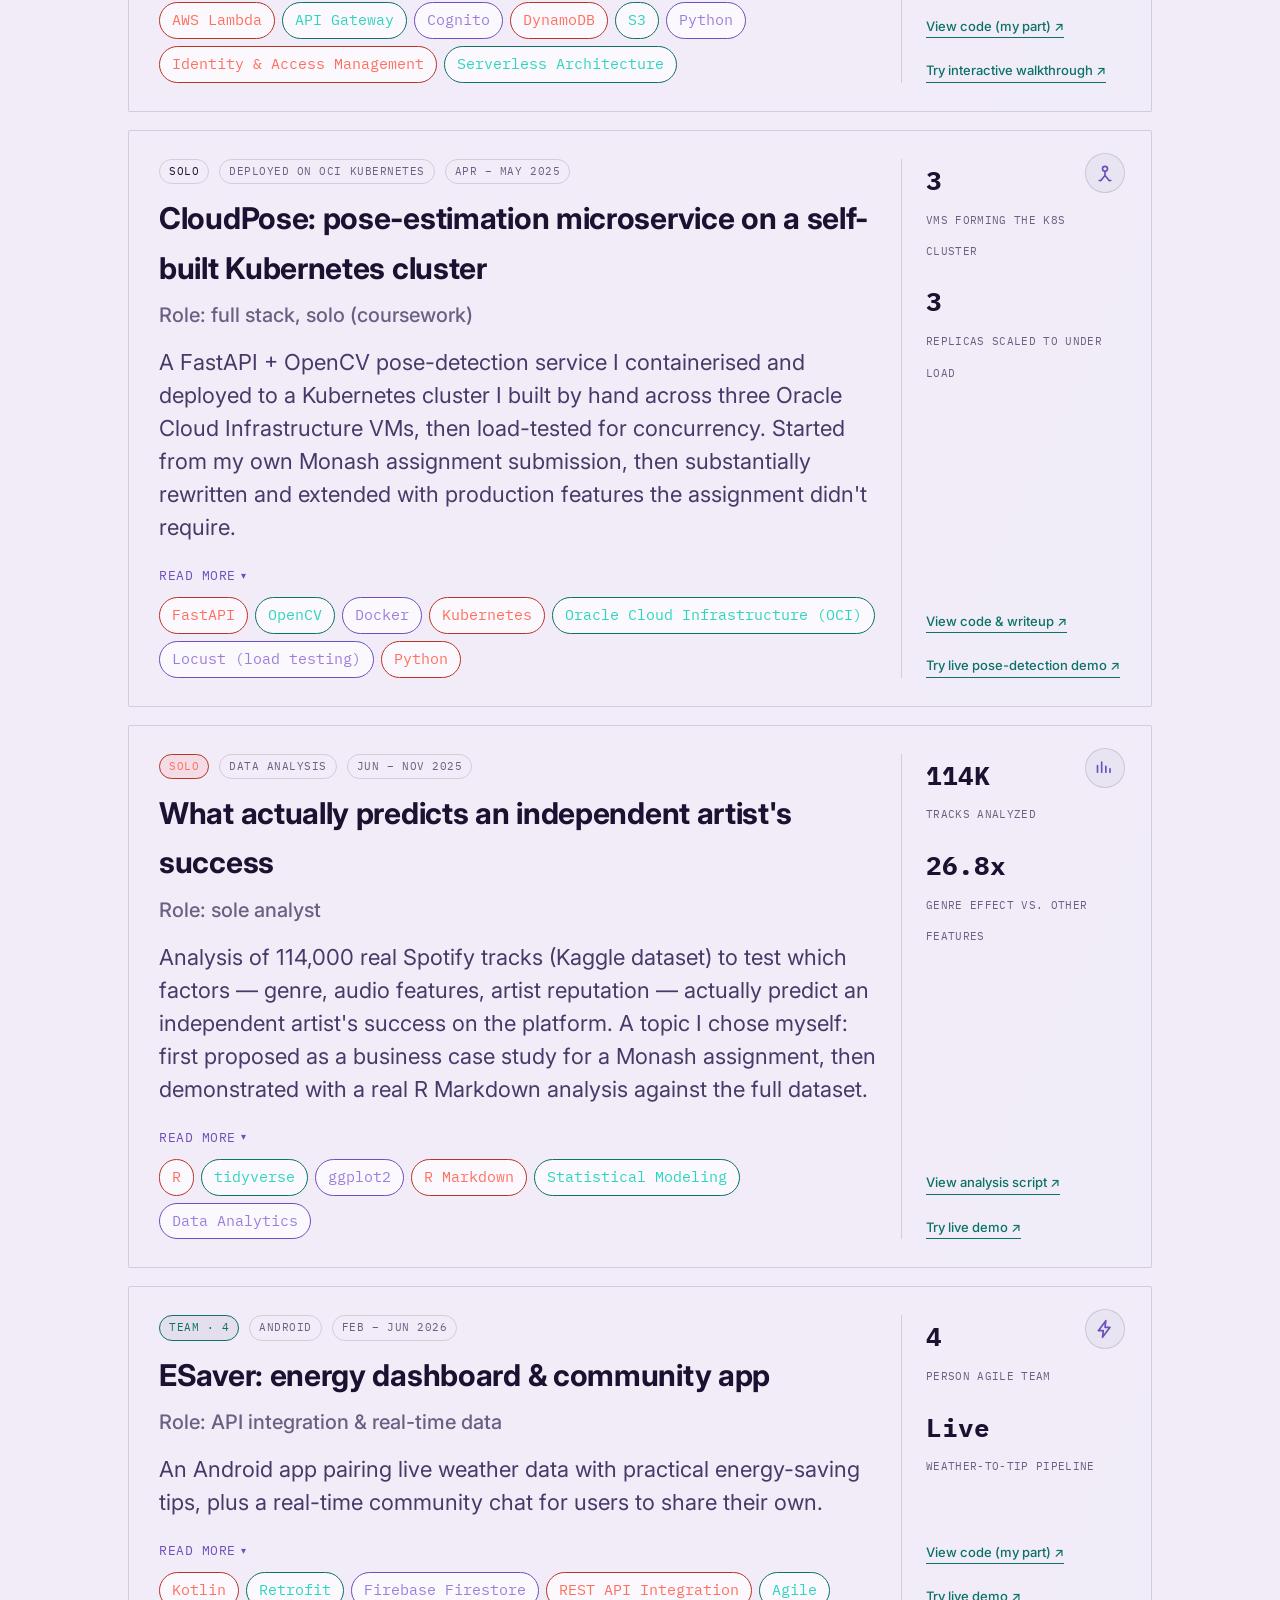
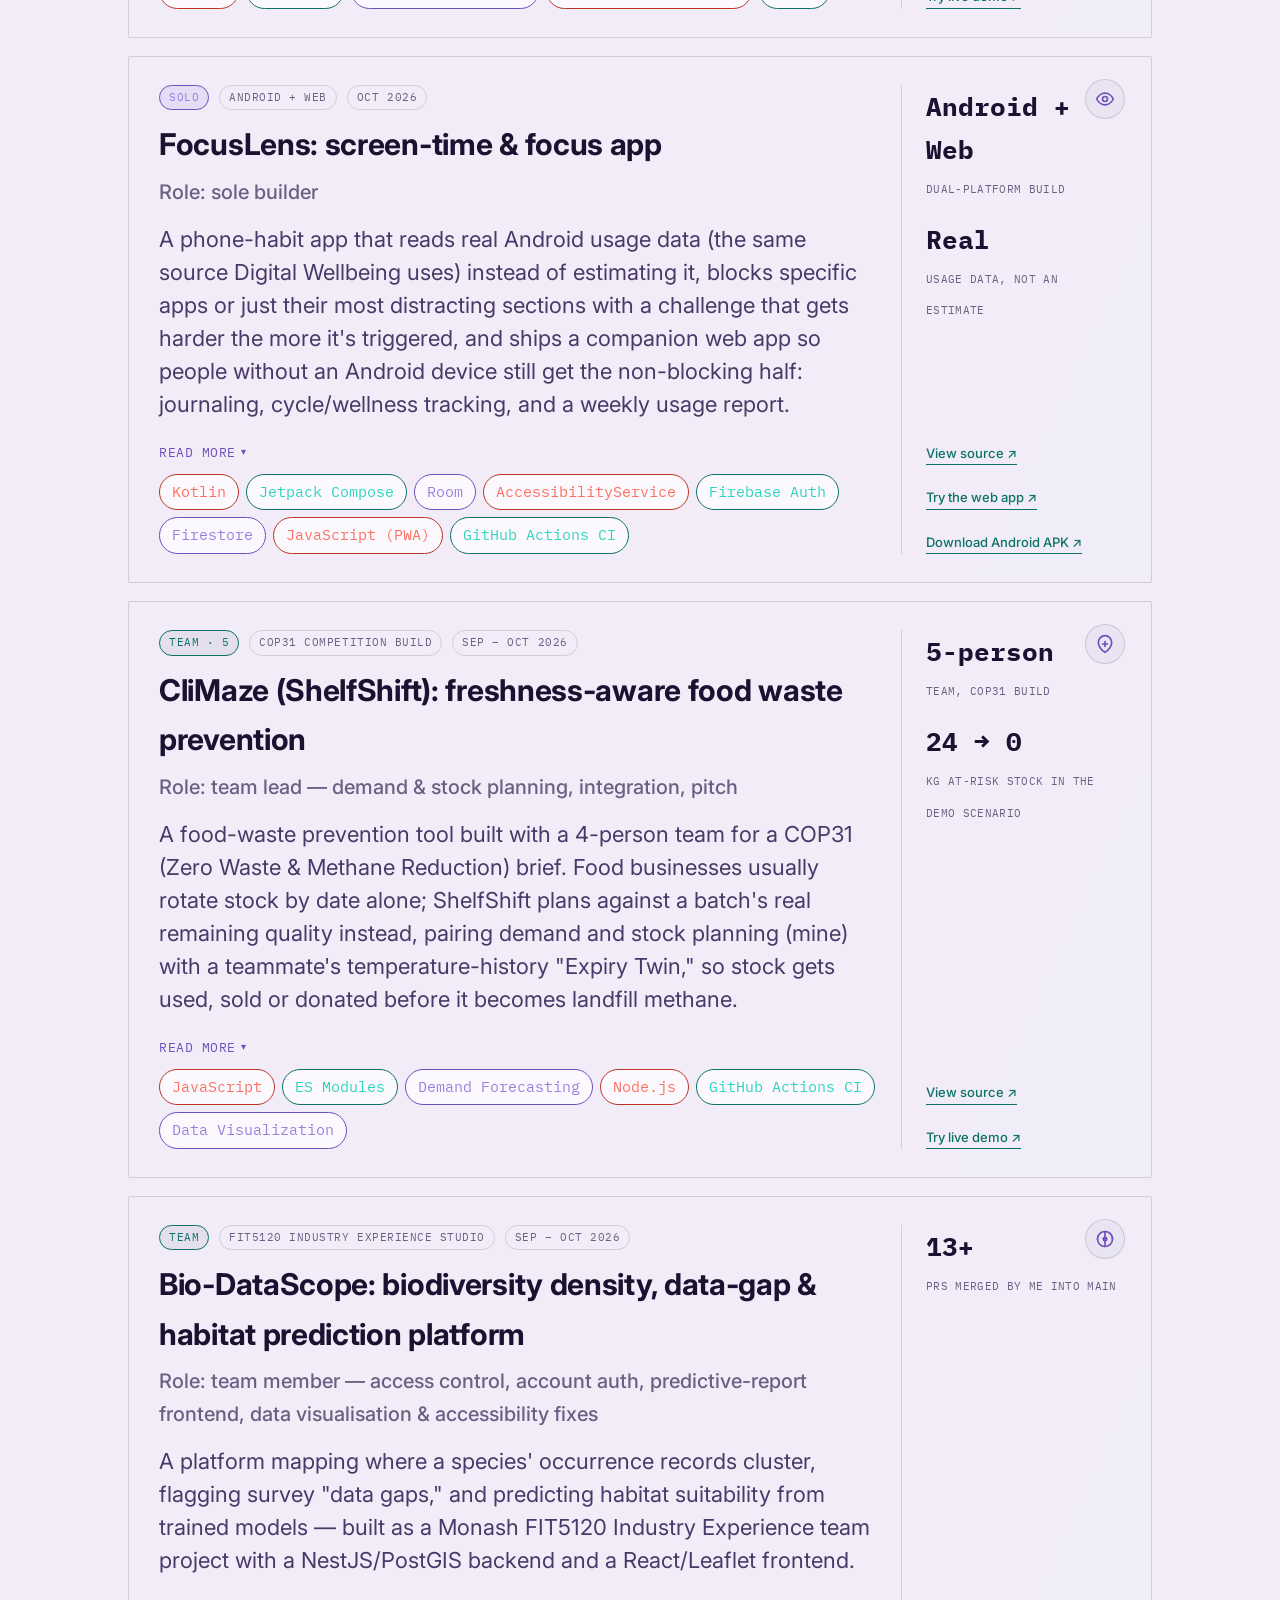
==== commit 7bd1eac5: "Map arrival spotlight, drop redundant project chips, real backstory issues - When the walking figure" ====
--- a/index.html
+++ b/index.html
@@ -75,7 +75,7 @@
   ]
 }
 </script>
-<link rel="stylesheet" href="styles.css?v=19">
+<link rel="stylesheet" href="styles.css?v=20">
 </head>
 <body>
 
@@ -893,6 +893,21 @@
         <li style="margin-bottom:10px;">Made the resume download from the same content as the PDF and Word files, so the site and the documents agree.</li>
         <li style="margin-bottom:10px;">Added a FAQ assistant that answers only from this site's own content, with no server and no API key.</li>
         <li style="margin-bottom:10px;">Kept every number traceable: where a fact could not be confirmed, the site says less rather than guessing.</li>
+      </ul>
+    </div>
+  </div>
+  <div class="wrap about-grid" style="margin-top:36px;">
+    <div>
+      <h3 style="font-family:'Fraunces',serif; font-size:1.5rem; margin:0 0 12px;">Issues I actually ran into</h3>
+      <p style="color:var(--ink-soft); margin:0 0 14px;">Not a polished list written after the fact — these are real bugs I found and fixed while building this, the kind that only show up once something is live and you're clicking through it yourself.</p>
+    </div>
+    <div>
+      <ul style="margin:0; padding-left:20px; color:var(--ink-soft);">
+        <li style="margin-bottom:10px;">The opening comet animation fired on a fixed timer, so it sometimes streaked in while the intro splash still covered the whole screen — invisible. Fixed by making it wait for the splash's own completion event instead of a guessed delay, with a safety-net timeout in case that event never fires.</li>
+        <li style="margin-bottom:10px;">A CSS rule meant to hide the real nav logo during the intro (<code>.nav-logo-badge{opacity:0}</code>) was scoped too broadly and also hid the splash's own cloned copy of that logo, since the clone carried the same class. Scoped the selector to <code>header.nav .nav-logo-badge</code> specifically to fix it.</li>
+        <li style="margin-bottom:10px;">The horizontal project timeline used <code>scrollIntoView()</code> to keep the active item visible, which on mobile also dragged the whole page's vertical scroll — a genuinely confusing bug to use. Replaced it with manual <code>scrollLeft</code> math scoped to just that ruler.</li>
+        <li style="margin-bottom:10px;">The chatbot assistant matched FAQ answers by "first keyword found," so a short generic word like "hire" could win over a more specific entry written later in the list. Rewrote the matcher to pick the longest (most specific) keyword match instead of the first one.</li>
+        <li style="margin-bottom:10px;">The "N roles running at once" line on the current-roles card was a hand-typed number, and it quietly went stale the moment a role actually ended. Now it counts the live card list itself, so it can't drift out of sync again.</li>
       </ul>
     </div>
   </div>
@@ -1468,6 +1483,20 @@
   <text class="gm-scale-label" x="1840" y="1015" text-anchor="middle">Jul 2026</text>
   <line class="gm-scale" x1="2170" y1="977" x2="2170" y2="993"/>
   <text class="gm-scale-label" x="2170" y="1015" text-anchor="middle">Oct 2026</text>
+  <defs>
+    <radialGradient id="spotlightGrad" cx="50%" cy="35%" r="65%">
+      <stop offset="0%" stop-color="#FFC56B" stop-opacity="0.55"/>
+      <stop offset="55%" stop-color="#FFC56B" stop-opacity="0.18"/>
+      <stop offset="100%" stop-color="#FFC56B" stop-opacity="0"/>
+    </radialGradient>
+  </defs>
+  <g id="mapSpotlight" class="map-spotlight" aria-hidden="true" style="transform:translate(260px,272px)">
+    <ellipse cx="0" cy="0" rx="78" ry="30" fill="url(#spotlightGrad)"/>
+  </g>
+  <g id="mapReached" class="map-reached" aria-hidden="true" style="transform:translate(260px,230px)">
+    <rect x="-44" y="-15" width="88" height="26" rx="13" fill="#1B1130" stroke="#FFC56B" stroke-width="1.2"/>
+    <text x="0" y="3" text-anchor="middle" font-family="'IBM Plex Mono',monospace" font-size="12" fill="#FFC56B">✓ Reached</text>
+  </g>
   <g id="mapWalker" class="map-walker" style="transform:translate(260px,300px)" aria-hidden="true">
     <g class="walker-flip">
       <g class="walker-bob">
@@ -1511,24 +1540,7 @@
       <div><b id="placeName">Choose a pin on the map</b><div class="mono" id="placeDates">Click a pin, or use Previous and Next.</div><p id="placeAbout" class="place-about"></p></div>
       <a class="gmap-btn" id="placeLink" href="#projects" hidden>Open the project</a>
     </div>
-    <ol class="gmap-chips" aria-label="Places on the map, oldest to newest">
-          <li data-start="0" data-end="2"><a href="#proj-birdtag"><span class="chip-dot gpin-cloud"></span>BirdTag, Apr – Jun 2025</a></li>
-          <li data-start="0" data-end="1"><a href="#proj-cloudpose"><span class="chip-dot gpin-cloud"></span>CloudPose, Apr – May 2025</a></li>
-          <li data-start="2" data-end="7"><a href="#proj-spotify"><span class="chip-dot gpin-cloud"></span>Spotify analysis, Jun – Nov 2025</a></li>
-          <li data-start="10" data-end="14"><a href="#proj-esaver"><span class="chip-dot gpin-web"></span>ESaver, Feb – Jun 2026</a></li>
-          <li data-start="14" data-end="15"><a href="#proj-ocr"><span class="chip-dot gpin-cloud"></span>Document pipeline, Jun – Jul 2026</a></li>
-          <li data-start="14" data-end="16"><a href="#proj-banner"><span class="chip-dot gpin-design"></span>LinkedIn banner, Jun – Aug 2026</a></li>
-          <li data-start="15" data-end="18"><a href="#proj-portfolio"><span class="chip-dot gpin-web"></span>Portfolio site, Jul 2026 – present</a></li>
-          <li data-start="17" data-end="17"><a href="#proj-contact-icons"><span class="chip-dot gpin-web"></span>Contact icons, Sep 2026</a></li>
-          <li data-start="17" data-end="17"><a href="#proj-logo"><span class="chip-dot gpin-design"></span>Logo mark, Sep 2026</a></li>
-          <li data-start="17" data-end="18"><a href="#proj-climaze"><span class="chip-dot gpin-web"></span>CliMaze (ShelfShift), Sep – Oct 2026</a></li>
-          <li data-start="18" data-end="18"><a href="#proj-focuslens"><span class="chip-dot gpin-web"></span>FocusLens, Oct 2026</a></li>
-          <li data-start="18" data-end="18"><a href="#proj-colorcompass"><span class="chip-dot gpin-web"></span>ColorCompass, Oct 2026</a></li>
-          <li data-start="18" data-end="18"><a href="#proj-stuplying"><span class="chip-dot gpin-web"></span>Stuplying, Oct 2026</a></li>
-          <li data-start="18" data-end="18"><a href="#proj-activeclimate"><span class="chip-dot gpin-web"></span>ActiveClimate Melbourne, Oct 2026</a></li>
-          <li data-start="17" data-end="18"><a href="#proj-biodatascope"><span class="chip-dot gpin-web"></span>Bio-DataScope, Sep – Oct 2026</a></li>
-    </ol>
-    <p class="map-note">Each pin is a project, dropped at the months it was built. Pins are grouped by area, the dashed line runs in build order, and the scale at the bottom is time. Select a pin to jump to its project.</p>
+    <p class="map-note">Each pin is a project, dropped at the months it was built. Pins are grouped by area, the dashed line runs in build order, and the scale at the bottom is time. Click a pin, or use Previous/Next, to select one.</p>
 
     <div class="project-filters" id="projectFilters" role="group" aria-label="Filter projects by category">
       <button type="button" class="project-filter active" data-filter="all">All</button>
@@ -2542,7 +2554,7 @@
 <link href="https://assets.calendly.com/assets/external/widget.css" rel="stylesheet">
 <script src="https://assets.calendly.com/assets/external/widget.js" async></script>
 
-<script src="app.js?v=26"></script>
+<script src="app.js?v=27"></script>
 <script src="portfolio-sync.js?v=1"></script>
 
 </body>
--- a/styles.css
+++ b/styles.css
@@ -688,11 +688,6 @@
   .gpin:focus-visible{outline:none;}
   .gpin:hover .gpin-body, .gpin:focus-visible .gpin-body{filter:brightness(1.2);}
   @keyframes gpinDrop{0%{opacity:0; transform:translateY(-36px);} 60%{opacity:1;} 100%{opacity:1; transform:translateY(0);}}
-  .gmap-chips{list-style:none; padding:0; margin:0 0 14px; display:flex; flex-wrap:wrap; gap:8px;}
-  .gmap-chips a{display:inline-flex; align-items:center; gap:8px; font-family:'IBM Plex Mono',monospace; font-size:12.5px; color:var(--ink-soft); text-decoration:none; border:1px solid var(--line); border-radius:999px; padding:5px 12px;}
-  .gmap-chips a:hover{color:var(--paper); border-color:var(--slate);}
-  .chip-dot{width:9px; height:9px; border-radius:50%; display:inline-block;}
-  .chip-dot.gpin-cloud{background:var(--map-cloud);} .chip-dot.gpin-web{background:var(--map-web);} .chip-dot.gpin-design{background:var(--map-design);}
   .map-note{font-size:14px; color:var(--slate); margin:0 0 20px; font-style:italic;}
   .slate-frame{margin:0; background:linear-gradient(160deg,#2A2D36,#1B1D24); border:10px solid #3A3F4B; border-radius:6px; box-shadow:inset 0 0 0 2px #4A505E, 0 18px 40px -18px rgba(0,0,0,.6); padding:10px; overflow:hidden;}
   .slate-frame img{display:block; width:100%; height:auto; border-radius:3px;}
@@ -1226,6 +1221,12 @@
   .skill-now{margin-left:8px; font-family:'IBM Plex Mono',monospace; font-size:10px; letter-spacing:.06em; text-transform:uppercase; color:var(--amber); border:1px solid var(--amber); border-radius:999px; padding:1px 7px; vertical-align:middle;}
   /* The walking figure on the map: it glides to each selected place, with legs and arms swinging while it moves. */
   .map-walker{transition:transform var(--walk-dur,1s) cubic-bezier(.4,0,.2,1); pointer-events:none;}
+  .map-spotlight{opacity:0; pointer-events:none; transition:opacity .5s ease, transform var(--walk-dur,1s) cubic-bezier(.4,0,.2,1);}
+  .map-spotlight.show{opacity:1; animation:spotlightPulse 2.2s ease-in-out infinite;}
+  @keyframes spotlightPulse{0%,100%{opacity:1;} 50%{opacity:0.72;}}
+  .map-reached{opacity:0; pointer-events:none; transition:opacity .3s ease;}
+  .map-reached.show{opacity:1;}
+  @media(prefers-reduced-motion: reduce){ .map-spotlight.show{animation:none;} }
   .walker-flip{transition:transform .2s ease;}
   .walker-leg, .walker-arm{transform-box:fill-box; transform-origin:50% 0;}
   .map-walker.walking .walker-leg-a{animation:walkLegA .5s ease-in-out infinite alternate;}
@@ -1248,6 +1249,5 @@
   .time-handle{position:absolute; top:8px; width:18px; height:30px; margin-left:-9px; border-radius:6px; background:var(--amber); border:2px solid var(--bg); cursor:grab; box-shadow:0 2px 8px rgba(0,0,0,.4); z-index:2;}
   .time-handle:hover{filter:brightness(1.1);}
   .time-ruler.dragging, .time-ruler.dragging .time-handle{cursor:grabbing;}
-  /* A selected place lights up its project card and its chip. */
+  /* A selected place lights up its project card. */
   .project.project-focus{box-shadow:0 0 0 2px var(--amber), 0 0 30px rgba(255,197,107,.35); transition:box-shadow .3s ease;}
-  .gmap-chips li.chip-focus a{border-color:var(--amber); color:var(--amber);}
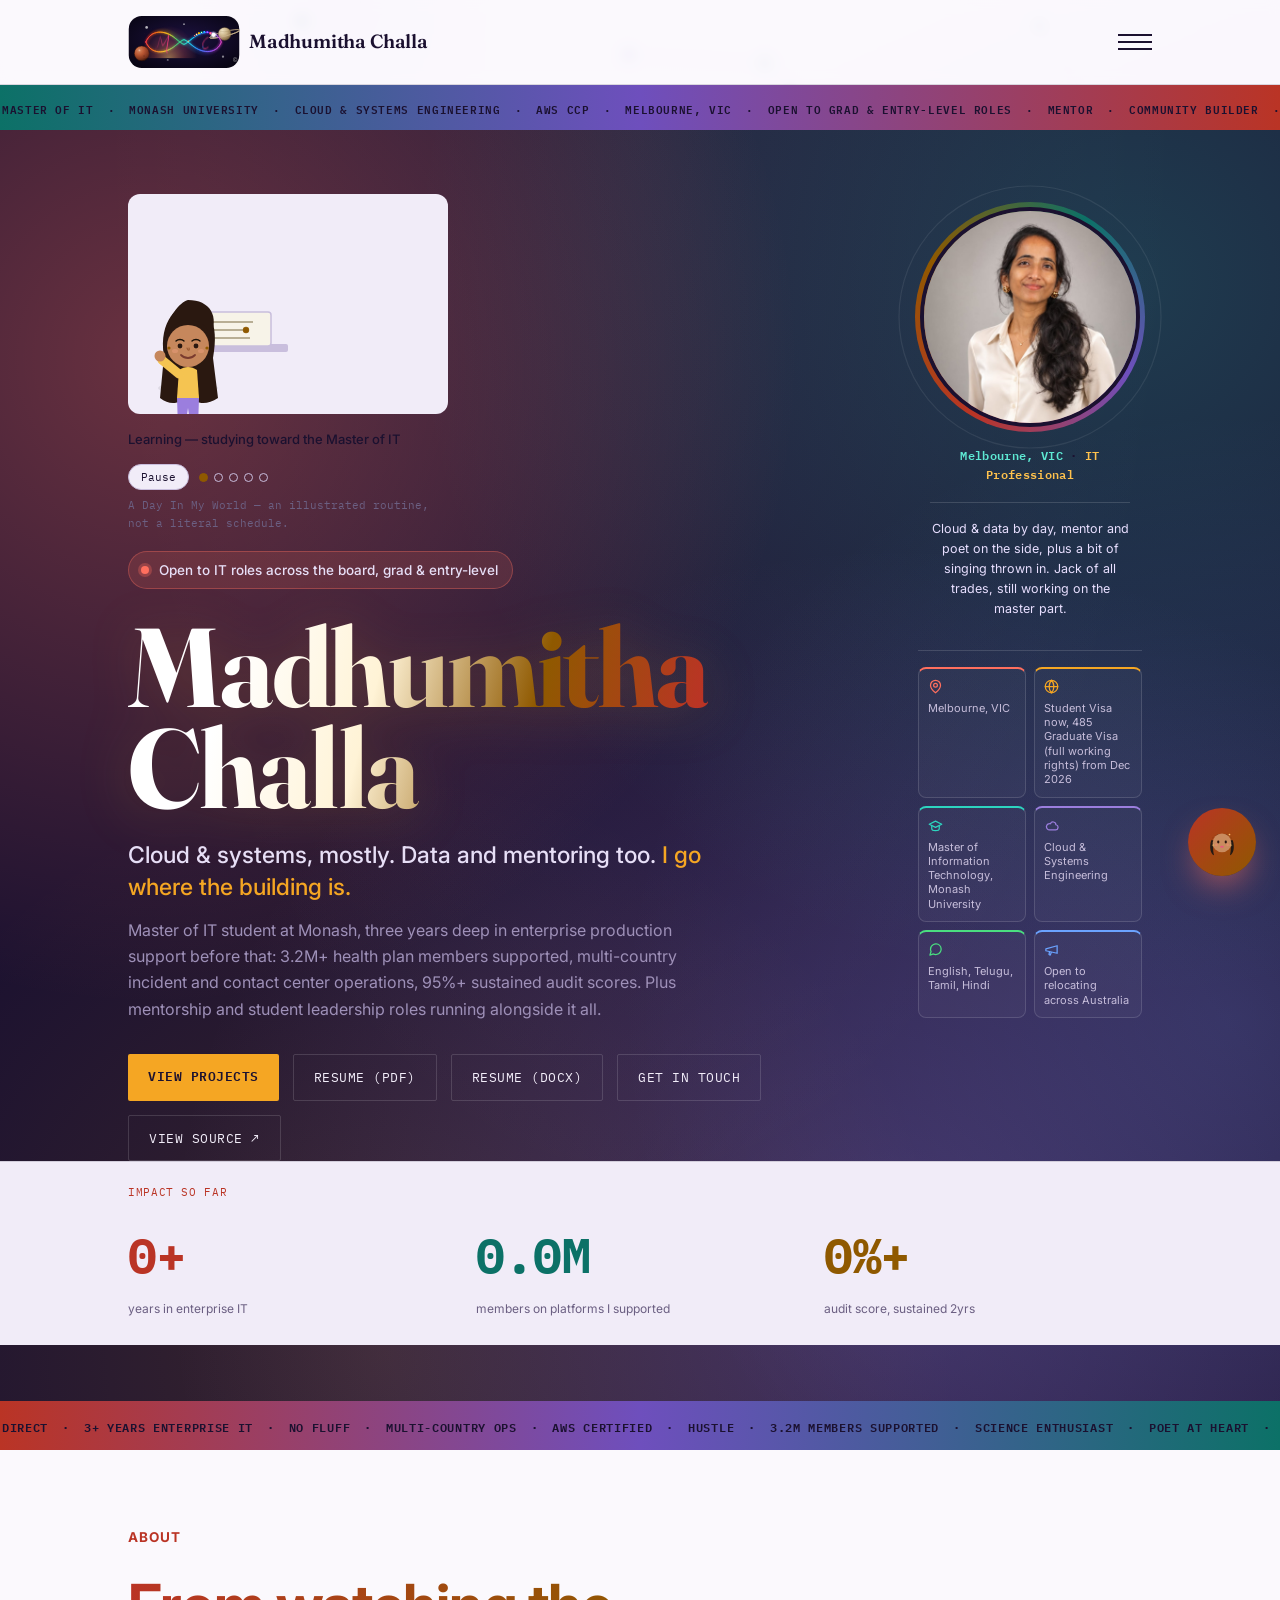
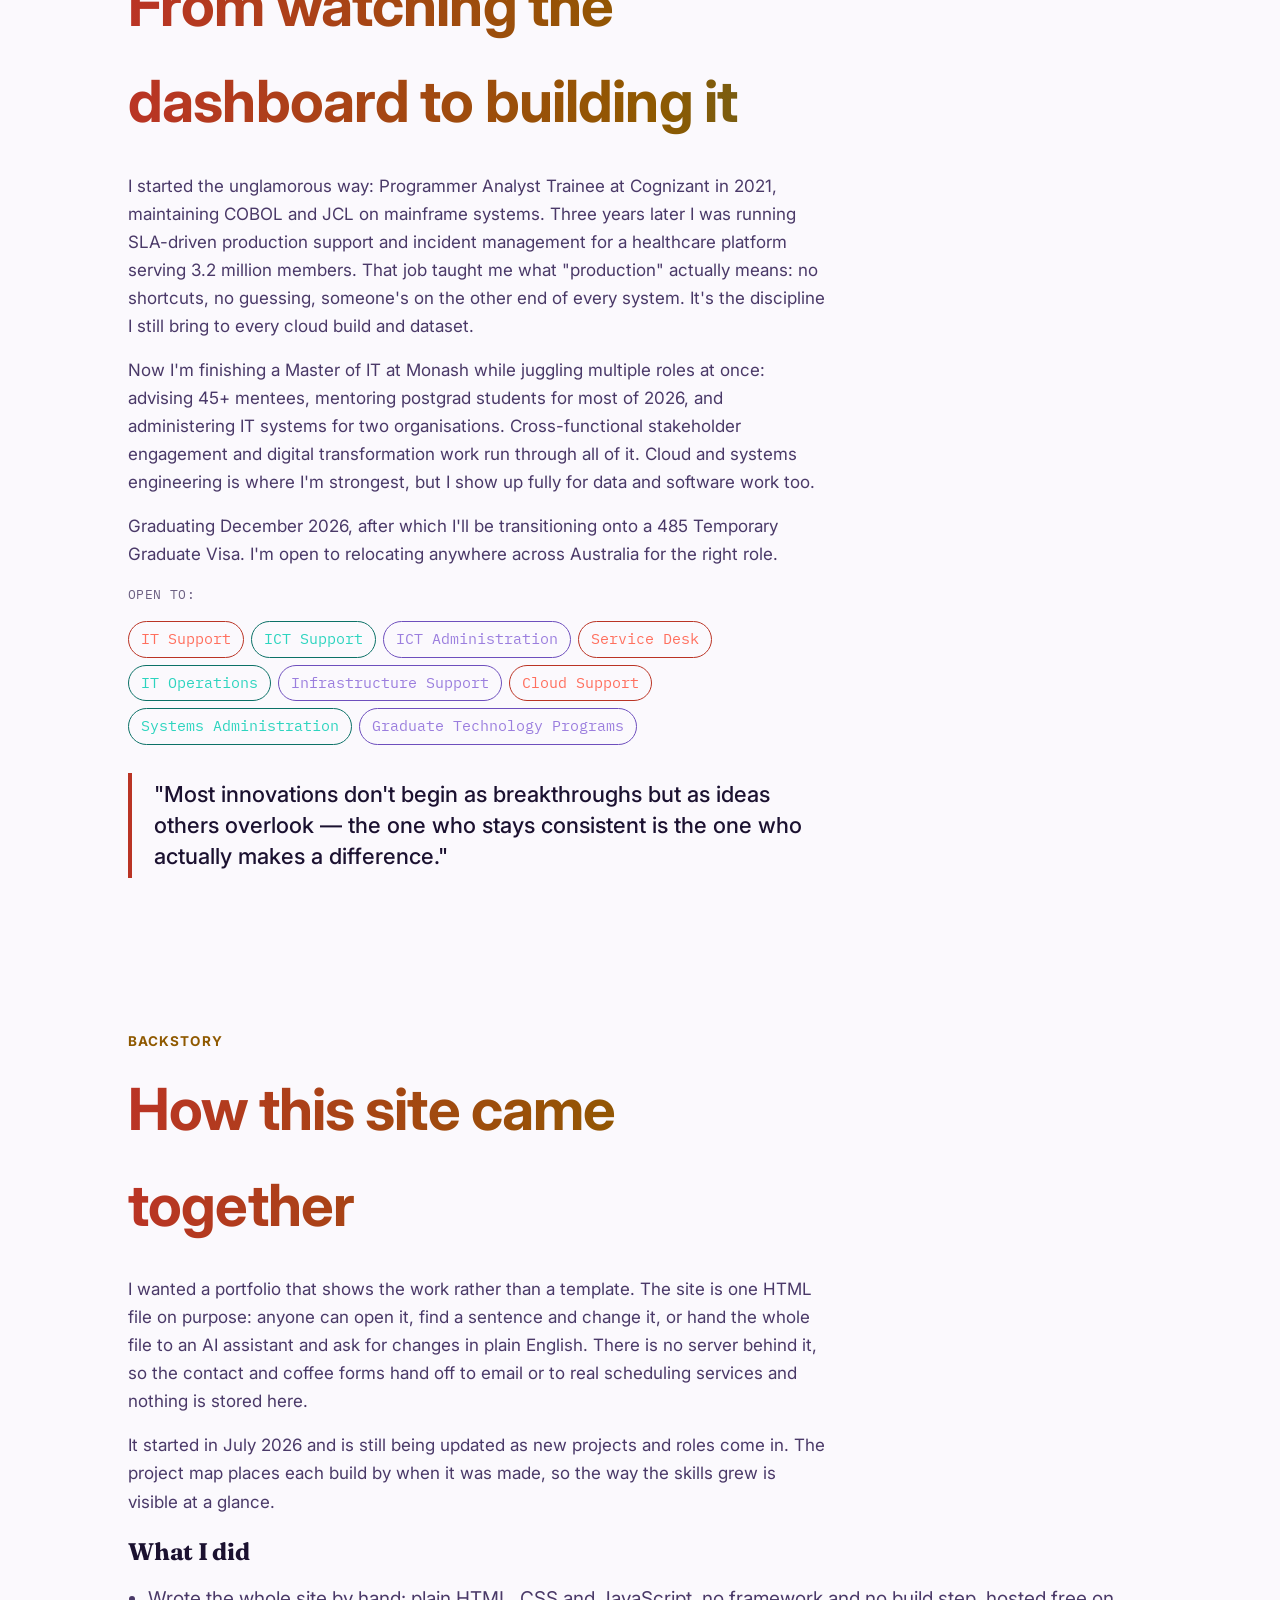
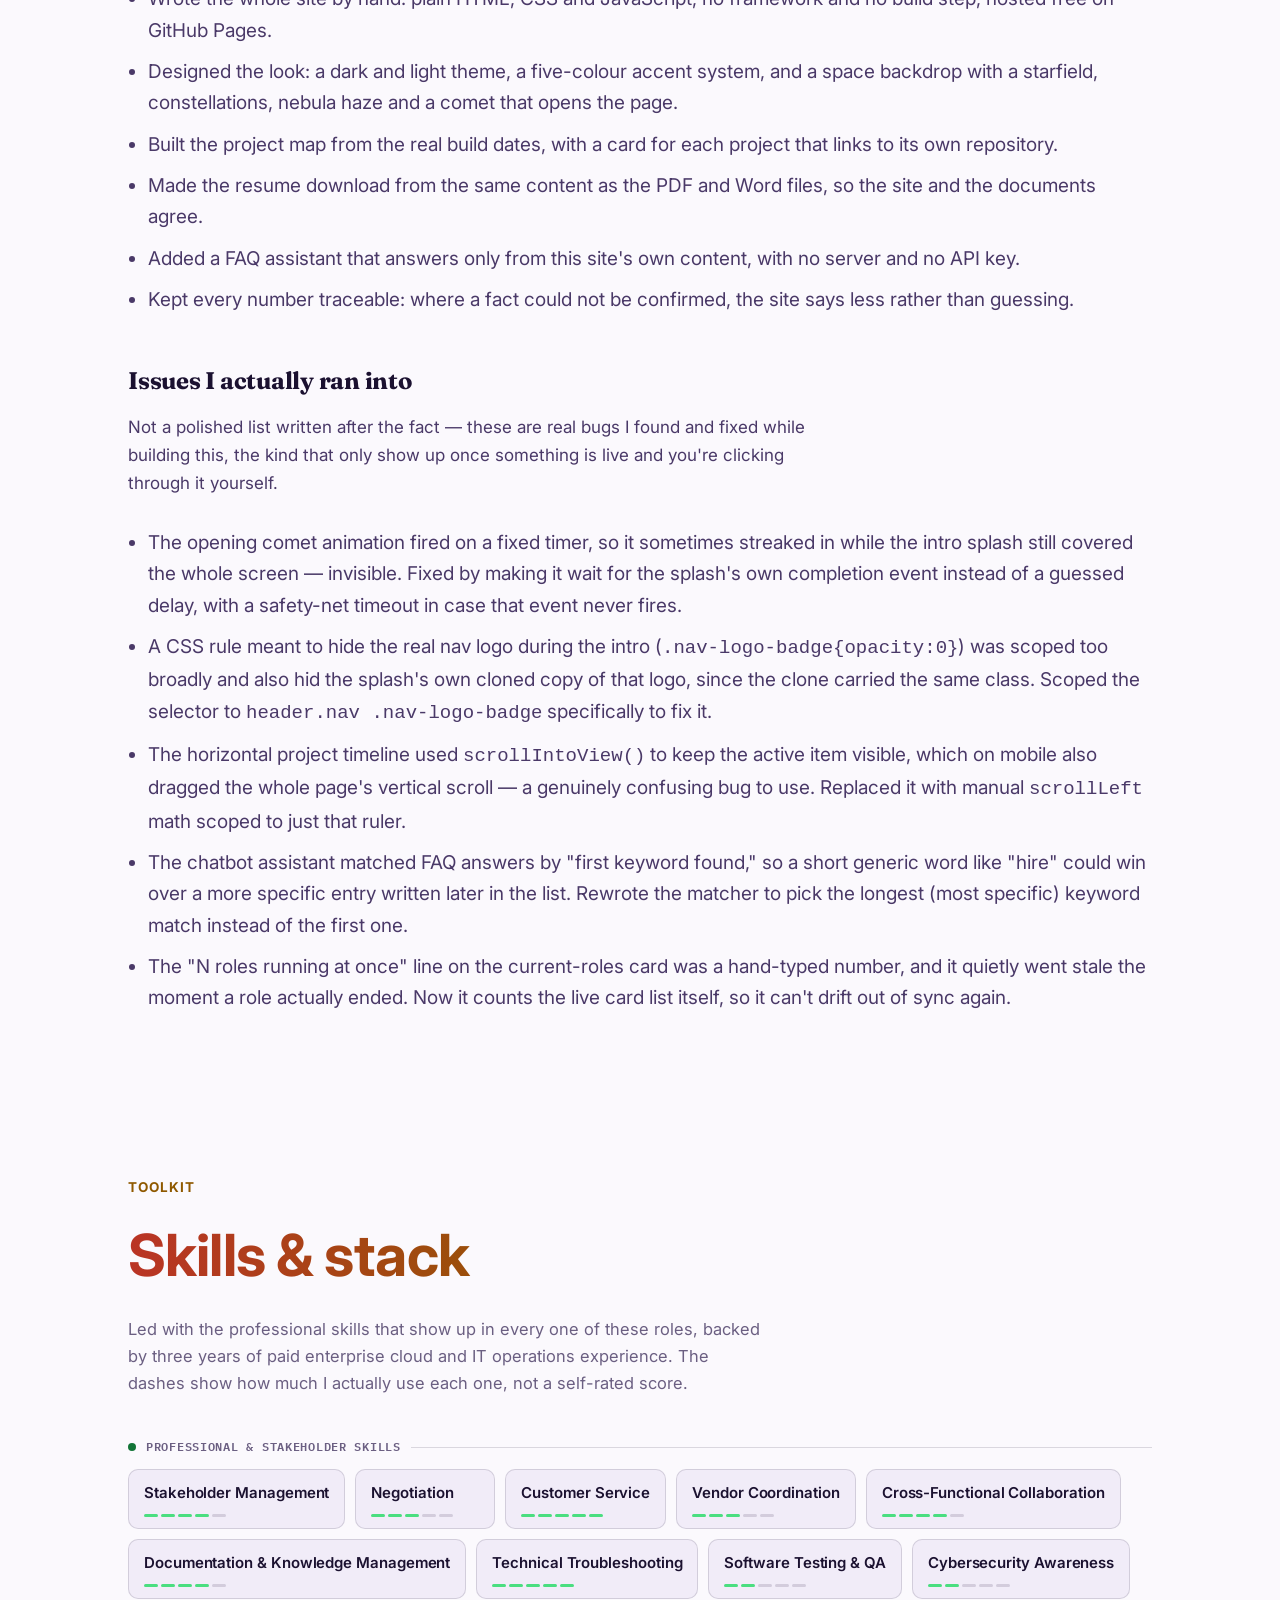
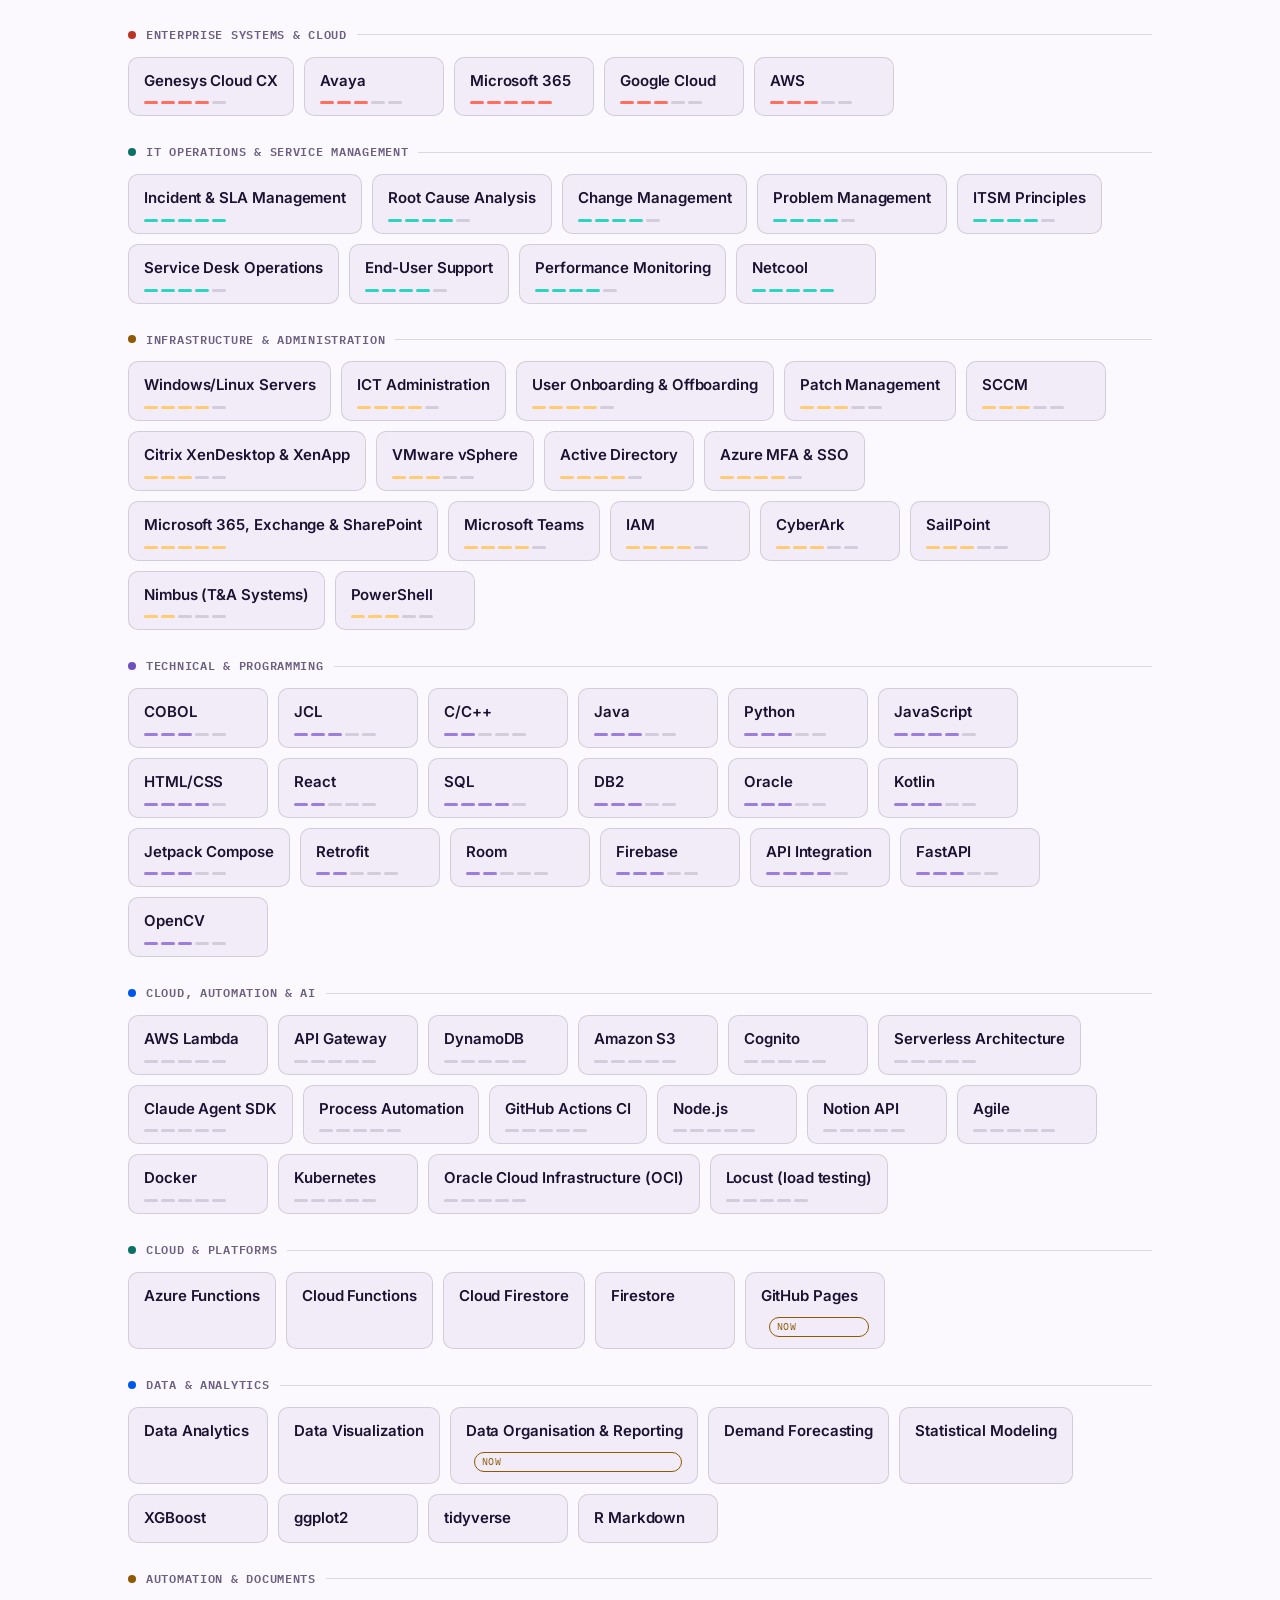
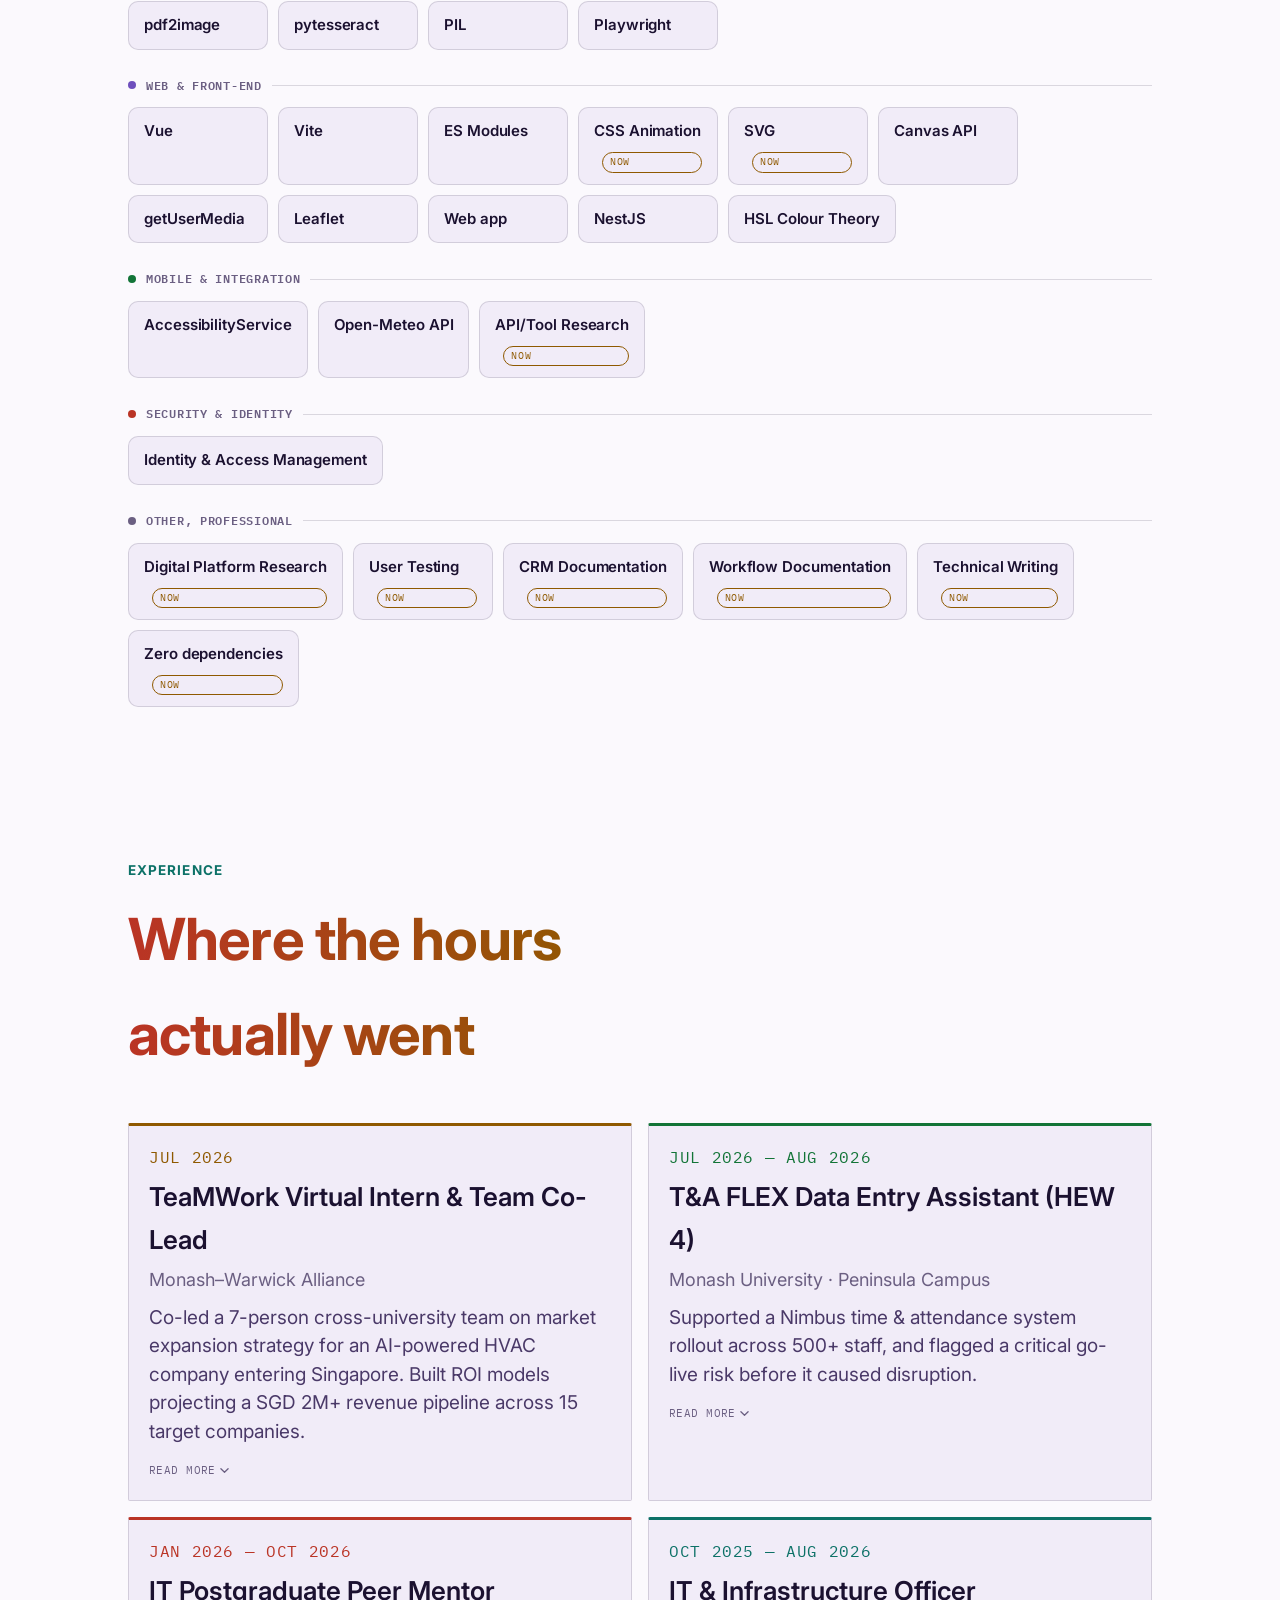
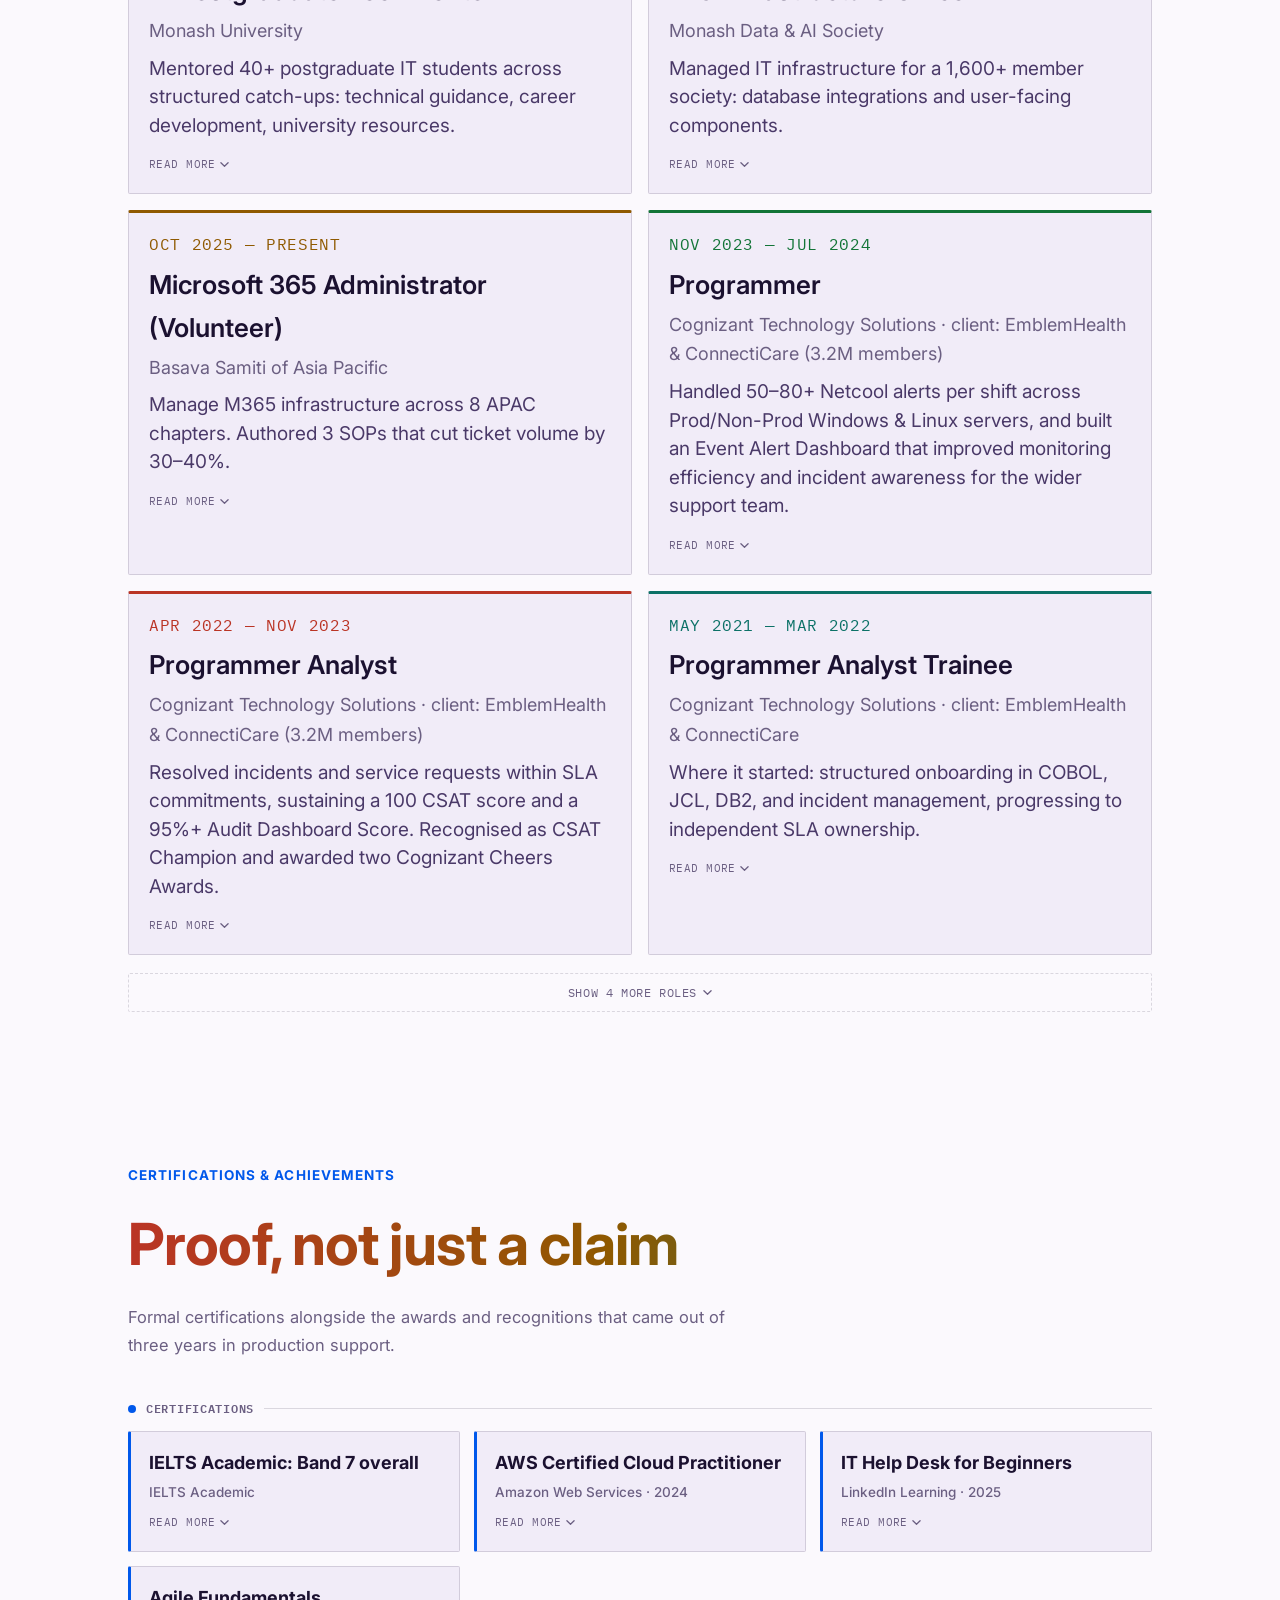
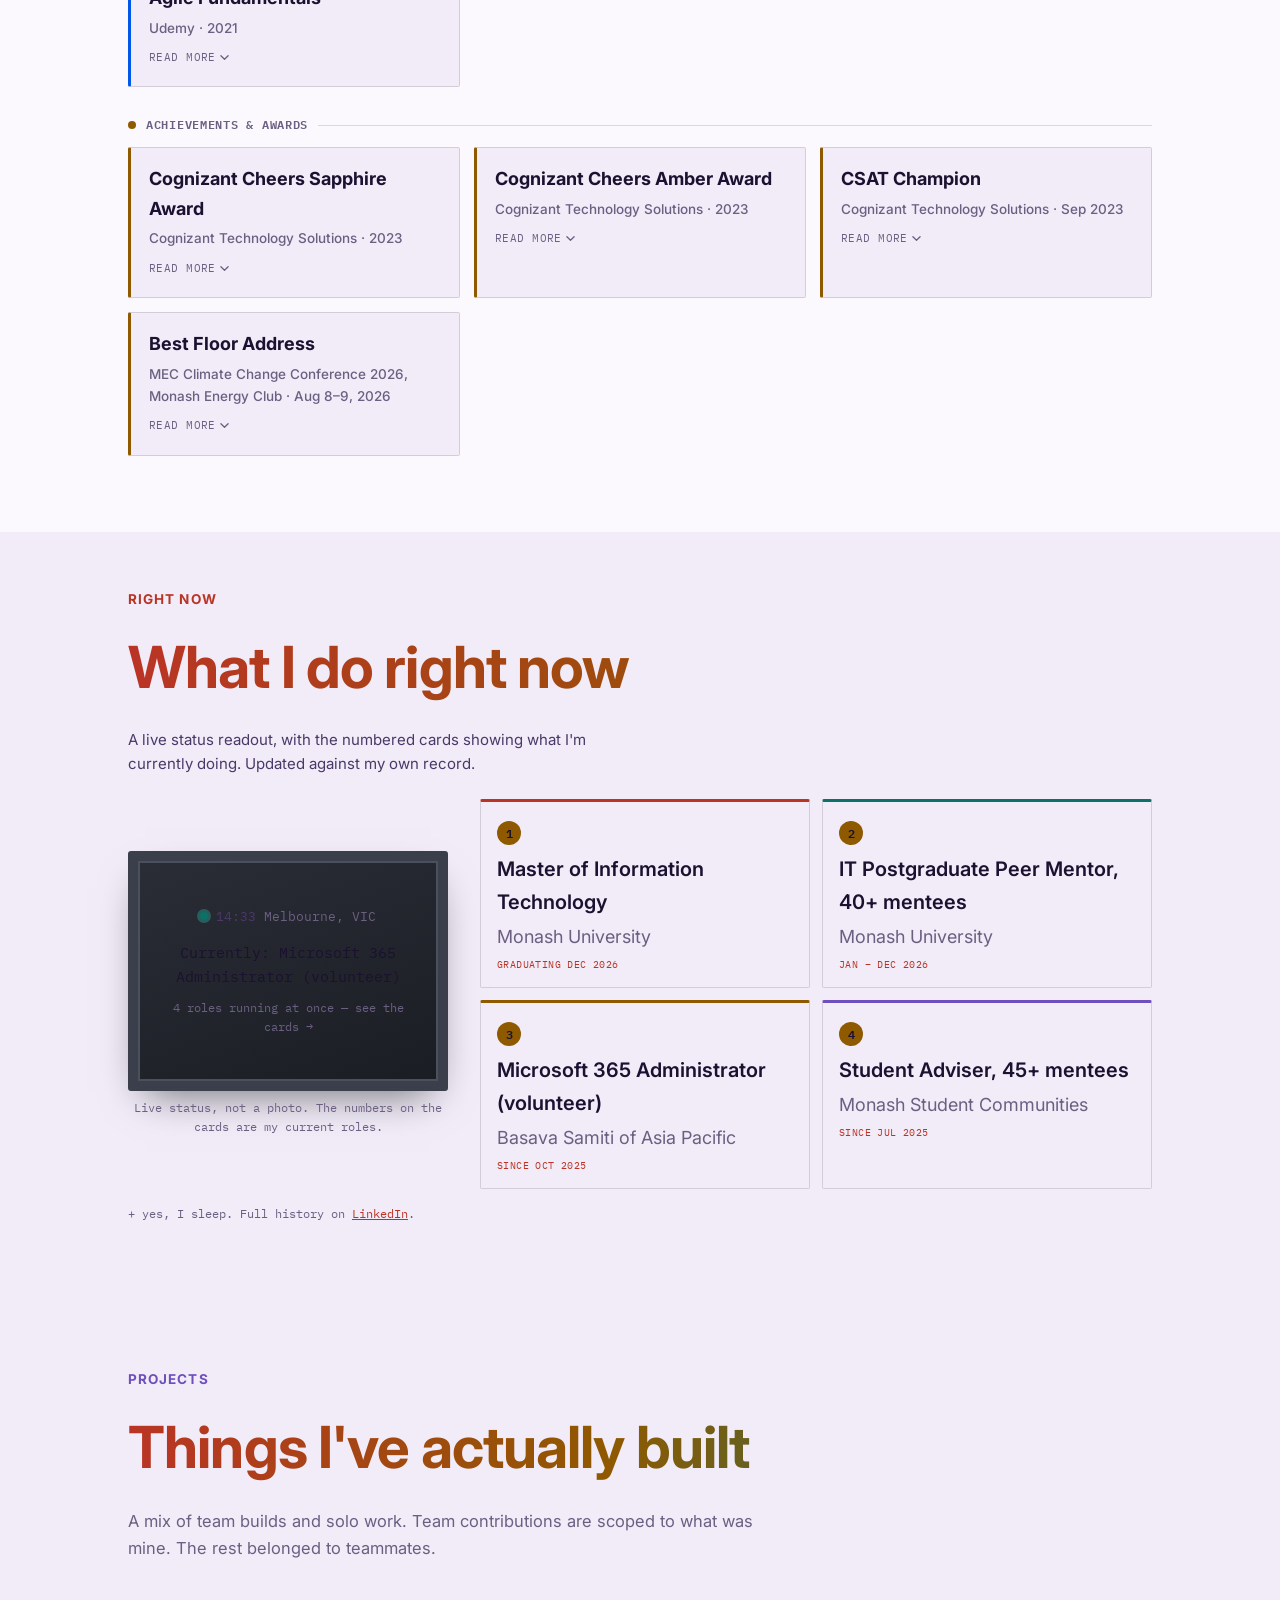
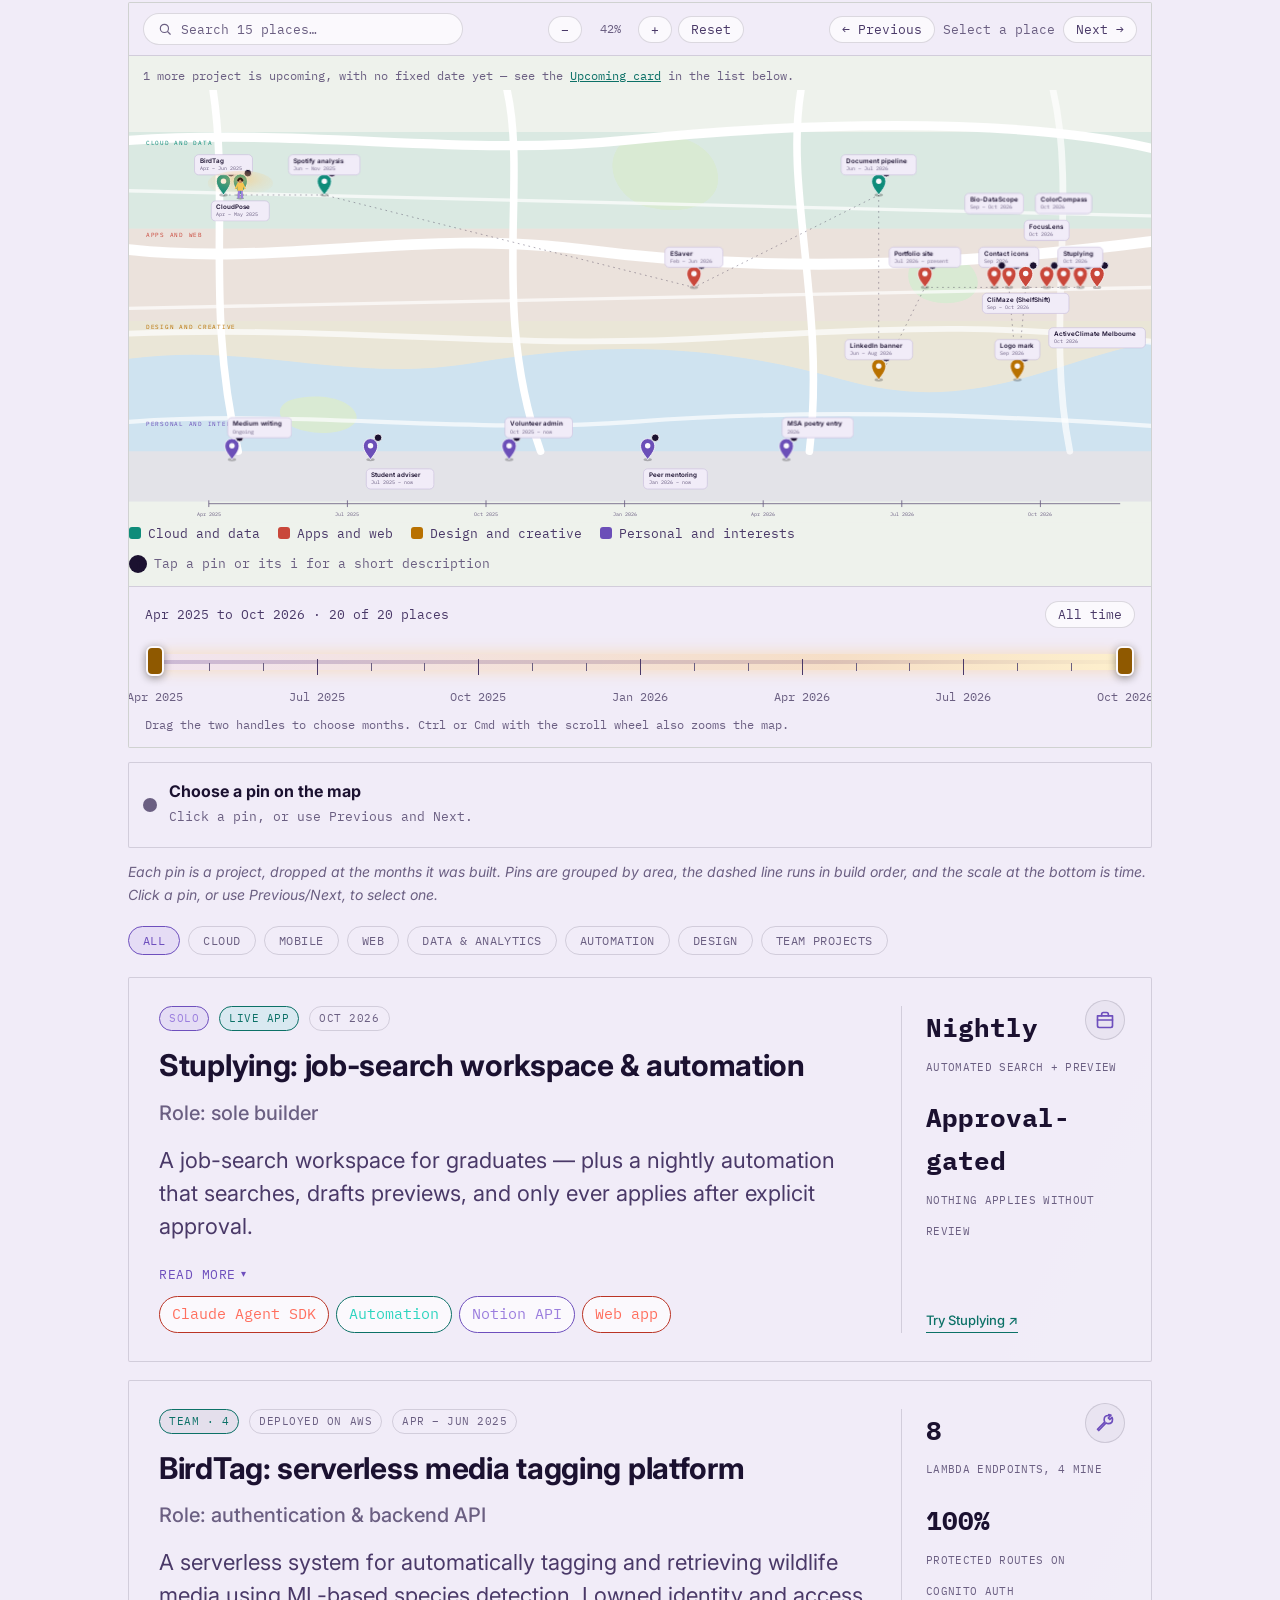
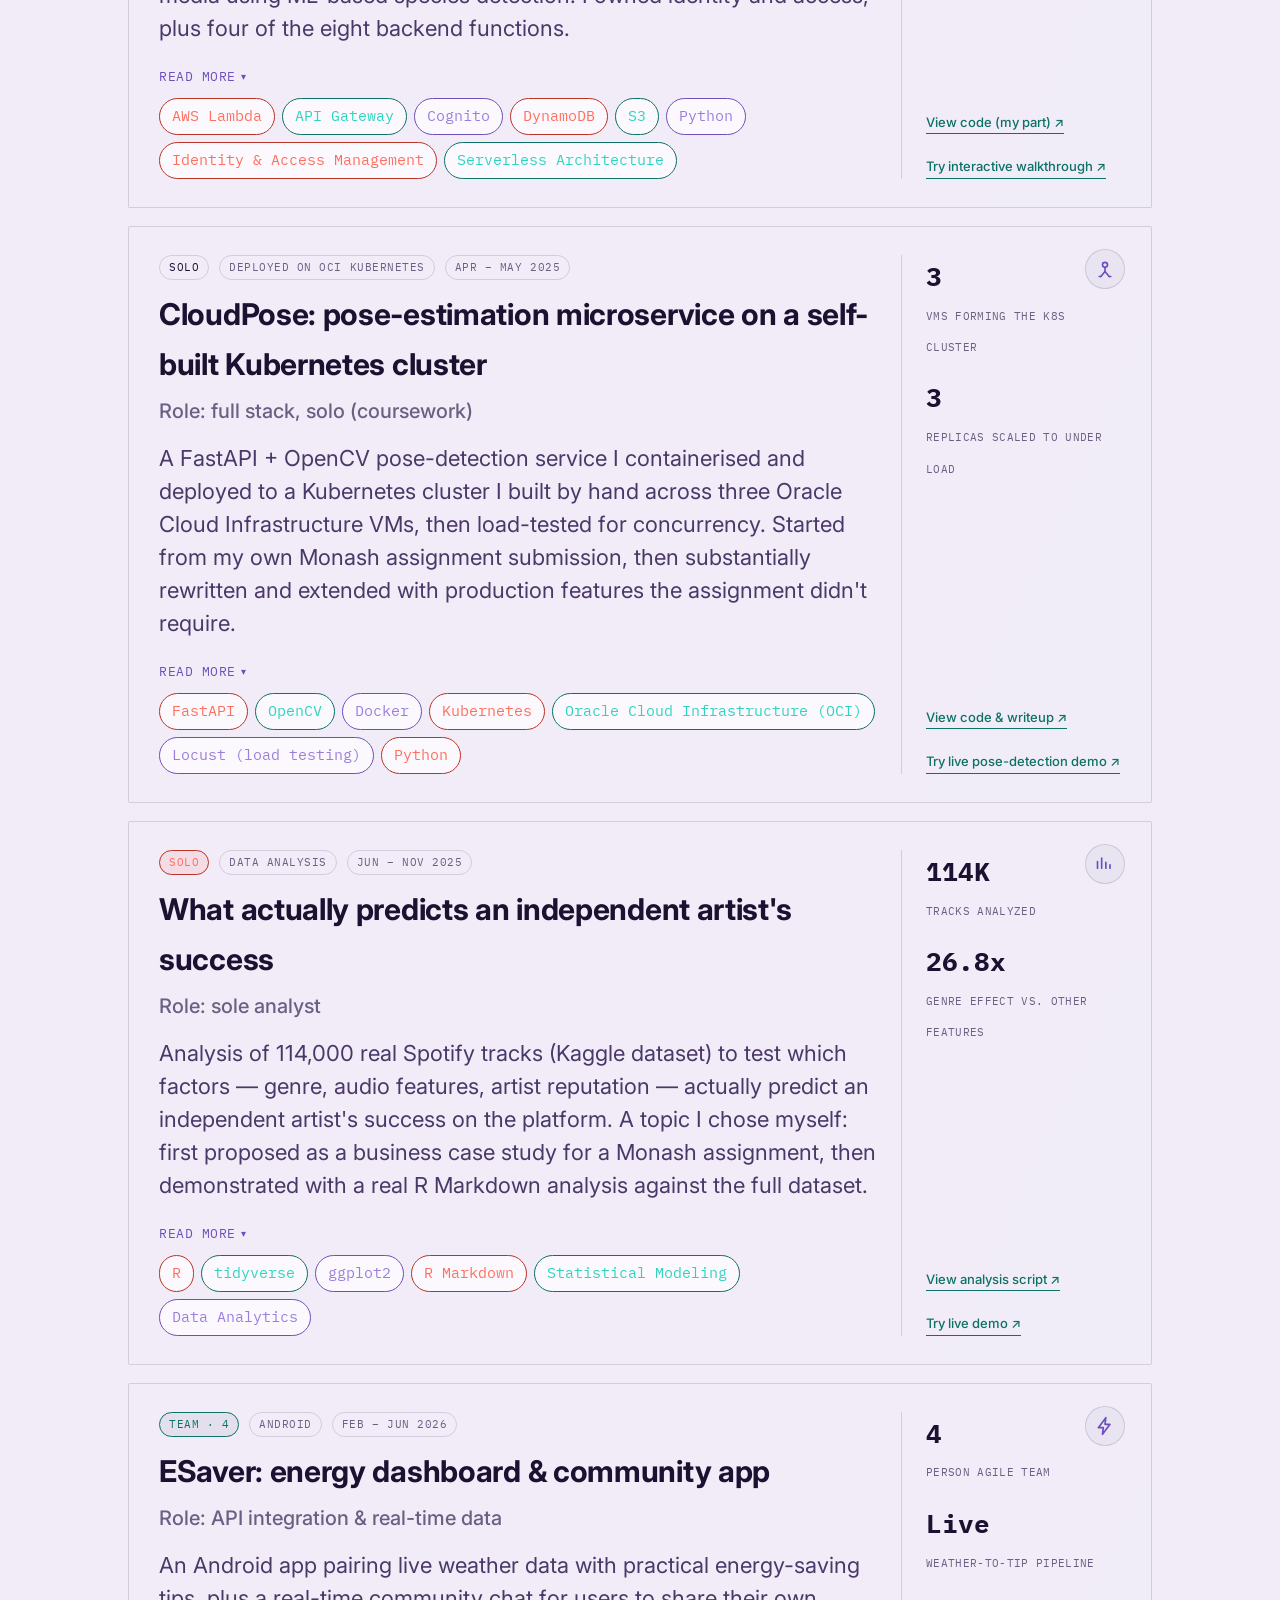
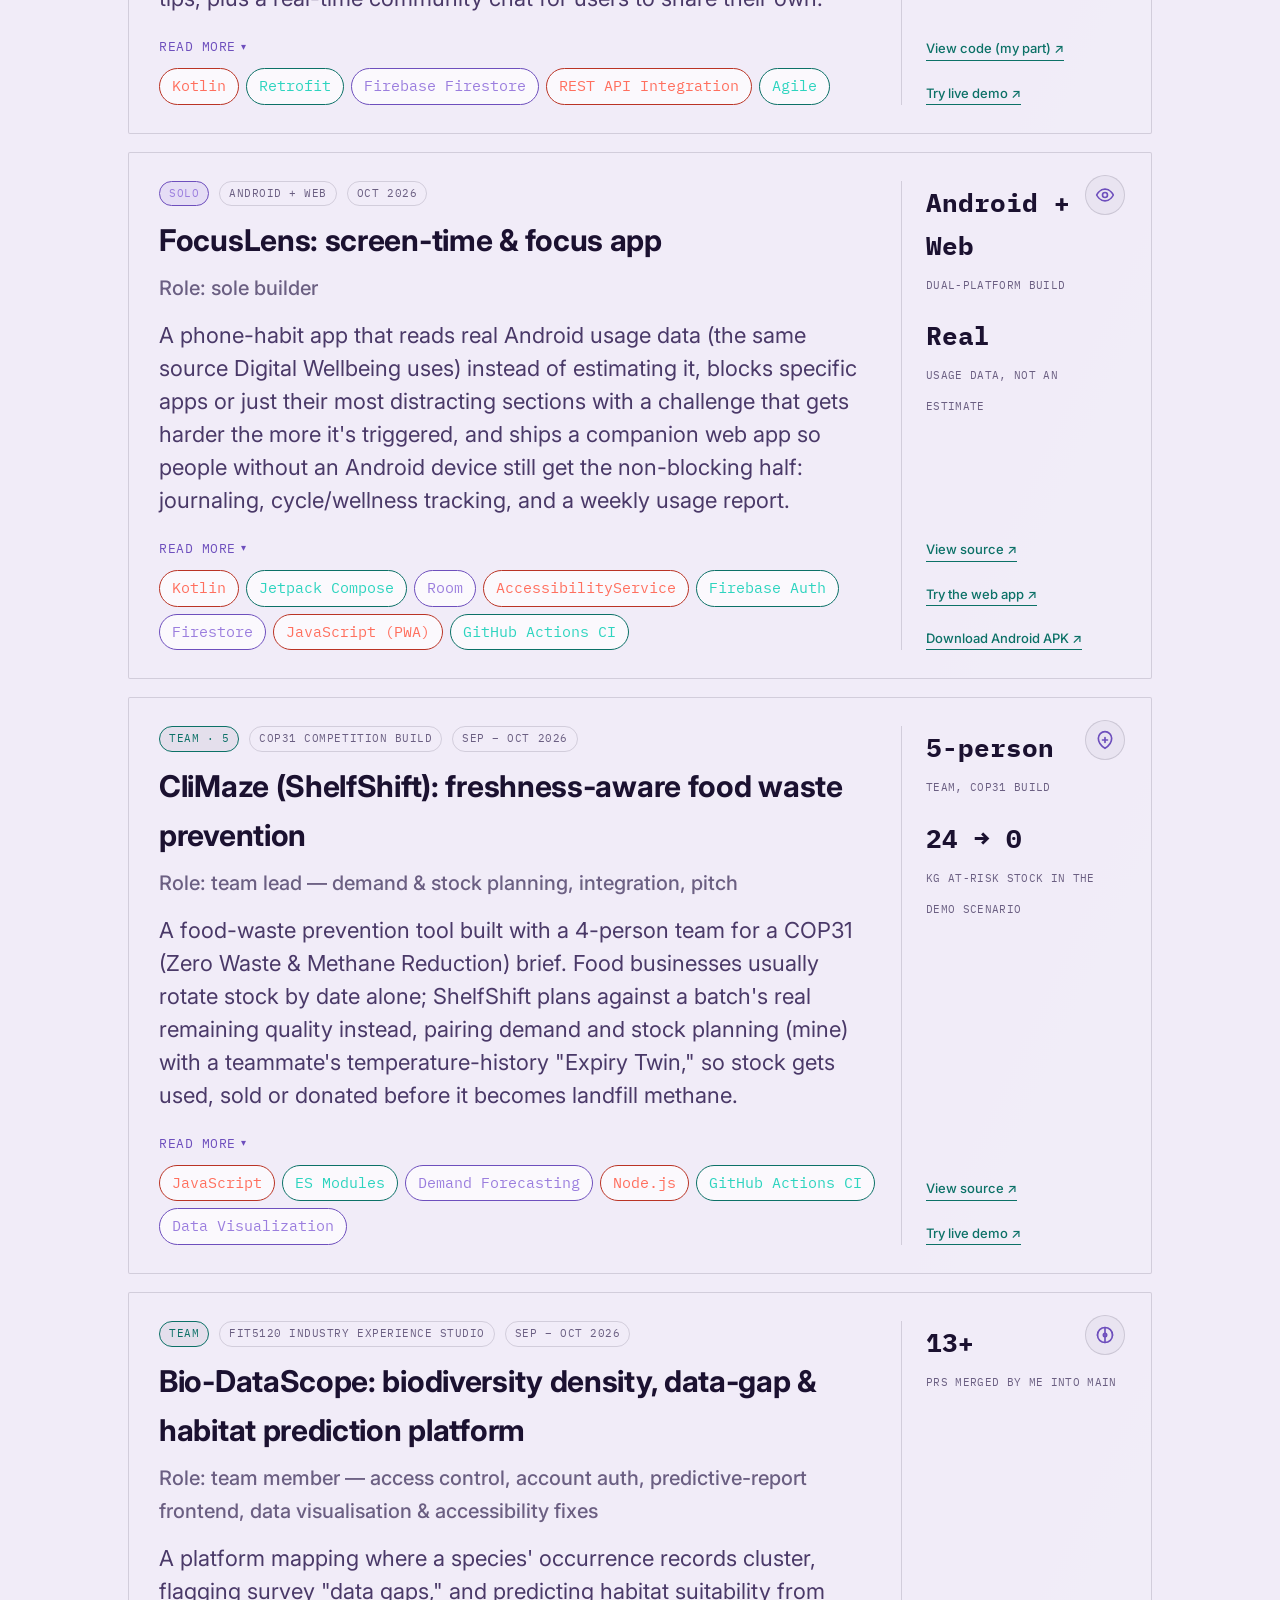
==== commit 36881b8f: "Replace photo-headed day scale with illustrated, data-driven Day In My World hero animation - New fu" ====
--- a/index.html
+++ b/index.html
@@ -75,7 +75,7 @@
   ]
 }
 </script>
-<link rel="stylesheet" href="styles.css?v=20">
+<link rel="stylesheet" href="styles.css?v=21">
 </head>
 <body>
 
@@ -712,39 +712,91 @@
   <canvas id="meteor-canvas" aria-hidden="true"></canvas>
   <div class="wrap hero-grid">
     <div class="hero-text">
-      <figure class="hero-scene" aria-label="An illustrated scene: Madhumitha, drawn with her own photo for a face, walking through a typical day — lectures, IT support and Microsoft 365 administration, mentoring, open to IT roles, then coding and poetry at night.">
-        <svg viewBox="0 0 520 200" role="img" aria-hidden="true" class="scene-svg day-scene">
-          <line x1="0" y1="186" x2="520" y2="186" stroke="var(--line-dark)" stroke-width="2"/>
-          <g class="day-marks">
-            <circle cx="40" cy="186" r="4" fill="var(--amber)"/>
-            <circle cx="126" cy="186" r="4" fill="var(--coral)"/>
-            <circle cx="212" cy="186" r="4" fill="var(--teal)"/>
-            <circle cx="298" cy="186" r="4" fill="var(--violet)"/>
-            <circle cx="384" cy="186" r="4" fill="#6BA3FF"/>
-            <circle cx="470" cy="186" r="4" fill="#9B7EDE"/>
-          </g>
-          <g class="day-avatar">
-            <g class="avatar-body">
-              <path d="M-22,78 C-26,50 -10,40 0,40 C18,40 30,54 26,80 L32,122 C20,128 10,126 0,120 C-10,126 -20,128 -30,122 Z" fill="#2A1810"/>
-              <clipPath id="avatarFaceClip"><circle cx="0" cy="80" r="21"/></clipPath>
-              <image href="portrait-digital.jpg" x="-21" y="59" width="42" height="42" clip-path="url(#avatarFaceClip)" preserveAspectRatio="xMidYMid slice"/>
-              <circle cx="0" cy="80" r="21" fill="none" stroke="var(--amber)" stroke-width="2"/>
-              <path d="M-10,104 C-4,100 4,100 10,104 L12,150 L-12,150 Z" fill="#F5C451"/>
-              <path d="M-12,150 L12,150 L11,184 L3,184 L0,160 L-3,184 L-11,184 Z" fill="#9B7EDE"/>
-              <rect x="-14" y="183" width="10" height="4" rx="2" fill="#1B1130"/><rect x="4" y="183" width="10" height="4" rx="2" fill="#1B1130"/>
+      <figure class="hero-scene" id="dayScene" aria-label="A Day In My World: an illustrated, animated routine of Madhumitha learning, building, keeping systems running, mentoring and writing poetry.">
+        <svg viewBox="0 0 320 220" aria-hidden="true" class="scene-svg day-scene" id="dayCharSvg">
+          <defs>
+            <clipPath id="deskClip"><rect x="0" y="0" width="320" height="220" rx="12"/></clipPath>
+          </defs>
+          <g clip-path="url(#deskClip)">
+            <rect x="0" y="0" width="320" height="220" fill="var(--bg-panel)"/>
+            <!-- Scene props, crossfaded by JS via .scene-prop.show -->
+            <g id="propLearning" class="scene-prop show">
+              <rect x="40" y="150" width="120" height="8" rx="2" fill="var(--line-dark)"/>
+              <rect x="55" y="118" width="88" height="34" rx="3" fill="#F7F3E8" stroke="var(--line-dark)" stroke-width="1.5"/>
+              <line x1="65" y1="128" x2="125" y2="128" stroke="#B8AE94" stroke-width="2"/>
+              <line x1="65" y1="136" x2="118" y2="136" stroke="#B8AE94" stroke-width="2"/>
+              <line x1="65" y1="144" x2="122" y2="144" stroke="#B8AE94" stroke-width="2"/>
+              <circle id="learnDot" cx="118" cy="136" r="2.6" fill="var(--amber)"/>
             </g>
-            <g class="avatar-arm"><path d="M-10,106 L-30,80" fill="none" stroke="#F5C451" stroke-width="9" stroke-linecap="round"/><circle cx="-33" cy="76" r="5.5" fill="#C6875C"/></g>
+            <g id="propBuilding" class="scene-prop">
+              <rect x="150" y="128" width="110" height="68" rx="6" fill="#1B1130" stroke="var(--line-dark)" stroke-width="1.5"/>
+              <rect x="158" y="136" width="94" height="48" rx="2" fill="#2A1F4A"/>
+              <rect x="166" y="144" width="36" height="6" rx="2" fill="var(--teal)"/>
+              <rect x="166" y="154" width="54" height="6" rx="2" fill="var(--amber)"/>
+              <rect x="166" y="164" width="28" height="6" rx="2" fill="var(--violet)"/>
+              <rect x="150" y="196" width="110" height="7" rx="3" fill="var(--line-dark)"/>
+              <circle id="buildCursor" cx="166" cy="144" r="2.6" fill="var(--amber)"/>
+              <text x="158" y="124" class="mono prop-label" id="buildLabel">Bio-DataScope</text>
+            </g>
+            <g id="propOps" class="scene-prop">
+              <rect x="60" y="120" width="92" height="56" rx="6" fill="#141225" stroke="var(--line-dark)" stroke-width="1.5"/>
+              <circle id="opsAlert" cx="106" cy="148" r="12" fill="var(--coral)"/>
+              <path id="opsCheck" d="M100,148 l5,6 l10,-13" fill="none" stroke="#17221B" stroke-width="3" stroke-linecap="round" stroke-linejoin="round" opacity="0"/>
+              <circle id="opsLight" cx="106" cy="148" r="3" fill="var(--amber)"/>
+            </g>
+            <g id="propMentor" class="scene-prop">
+              <rect x="190" y="110" width="70" height="56" rx="6" fill="#20233A" stroke="var(--line-dark)" stroke-width="1.5"/>
+              <circle cx="225" cy="130" r="9" fill="#C6875C"/>
+              <path d="M212,150 C212,140 238,140 238,150 L238,156 L212,156 Z" fill="var(--violet)"/>
+              <line x1="60" y1="176" x2="150" y2="176" stroke="var(--line-dark)" stroke-width="2"/>
+              <circle id="mentorDot" cx="90" cy="176" r="2.6" fill="var(--amber)"/>
+            </g>
+            <g id="propCreating" class="scene-prop">
+              <rect id="creatingGlow" x="0" y="0" width="320" height="220" fill="#F5C451" opacity="0"/>
+              <rect x="55" y="130" width="90" height="56" rx="3" fill="#FBF6E8" stroke="var(--line-dark)" stroke-width="1.5"/>
+              <line x1="65" y1="144" x2="128" y2="144" stroke="#D8CBA0" stroke-width="1.6"/>
+              <line x1="65" y1="154" x2="120" y2="154" stroke="#D8CBA0" stroke-width="1.6"/>
+              <line x1="65" y1="164" x2="124" y2="164" stroke="#D8CBA0" stroke-width="1.6"/>
+              <text x="58" y="124" class="mono prop-label">Female Photon</text>
+              <circle id="inkDot" cx="80" cy="154" r="2.4" fill="var(--amber)"/>
+            </g>
+
+            <!-- The persistent, consistently-illustrated character. Never swapped between scenes. -->
+            <g id="dayCharacter" transform="translate(60,96)">
+              <ellipse cx="0" cy="98" rx="30" ry="6" fill="#000" opacity="0.08"/>
+              <path d="M-24,66 C-30,30 -8,14 0,14 C20,14 32,32 25,68 L30,108 C18,116 8,114 0,106 C-8,114 -18,116 -28,108 Z" fill="#2A1810"/>
+              <circle cx="0" cy="56" r="21" fill="#C6875C"/>
+              <path d="M-20,46 C-22,24 -4,10 0,10 C22,10 32,26 22,48 C20,34 10,30 0,30 C-10,30 -18,36 -20,46 Z" fill="#2A1810"/>
+              <circle cx="-8" cy="56" r="2.4" fill="#2A1810"/>
+              <circle cx="8" cy="56" r="2.4" fill="#2A1810"/>
+              <path d="M-12,51 C-10,49 -6,49 -4,51" fill="none" stroke="#1B1208" stroke-width="1.4" stroke-linecap="round"/>
+              <path d="M4,51 C6,49 10,49 12,51" fill="none" stroke="#1B1208" stroke-width="1.4" stroke-linecap="round"/>
+              <path d="M-1,58 C0,61 2,61 1,58" fill="none" stroke="#9C5B33" stroke-width="1.2" stroke-linecap="round"/>
+              <path id="dayMouth" d="M-7,65 C-3,69 3,69 7,65" fill="none" stroke="#7A3B2E" stroke-width="1.8" stroke-linecap="round"/>
+              <ellipse cx="-13" cy="61" rx="3" ry="2" fill="#E89B7A" opacity="0.55"/>
+              <ellipse cx="13" cy="61" rx="3" ry="2" fill="#E89B7A" opacity="0.55"/>
+              <circle cx="-19" cy="58" r="1.6" fill="var(--amber)"/><circle cx="19" cy="58" r="1.6" fill="var(--amber)"/>
+              <path d="M-9,80 C-3,76 3,76 9,80 L11,108 L-11,108 Z" fill="#F5C451"/>
+              <path d="M-11,108 L11,108 L10,138 L3,138 L0,118 L-3,138 L-10,138 Z" fill="#9B7EDE"/>
+              <g id="dayArm" transform-origin="-9 84">
+                <path d="M-9,84 L-26,70" fill="none" stroke="#F5C451" stroke-width="9" stroke-linecap="round"/>
+                <circle cx="-28" cy="66" r="5.5" fill="#C6875C"/>
+              </g>
+            </g>
+
+            <!-- Personal signature: a small recurring photon of light that moves with the scene. -->
+            <circle id="dayPhoton" cx="118" cy="136" r="3.2" fill="var(--amber)" opacity="0.9"/>
           </g>
         </svg>
         <div class="day-caption-wrap">
-          <span class="day-caption day-cap-1">Morning — Master of IT, wrapping up at Monash</span>
-          <span class="day-caption day-cap-2">Midday — IT support &amp; Microsoft 365 administration</span>
-          <span class="day-caption day-cap-3">Afternoon — mentoring 40+ students, advising 45+ more</span>
-          <span class="day-caption day-cap-4">Also — open to IT &amp; cloud grad roles</span>
-          <span class="day-caption day-cap-5">Evening — coding this site</span>
-          <span class="day-caption day-cap-6">Late night — poetry, as "Female Photon"</span>
-        </div>
-        <figcaption class="mono scene-caption">Illustrated, but that's my real photo for the face.</figcaption>
+          <span class="day-caption" id="dayCaptionText">Learning — Master of IT at Monash, graduating Dec 2026</span>
+        </div>
+        <div class="day-controls" role="group" aria-label="Day In My World animation controls">
+          <button type="button" class="day-ctrl-btn" id="dayPlayPause" aria-pressed="false">Pause</button>
+          <div class="day-scene-dots" id="daySceneDots"></div>
+        </div>
+        <figcaption class="mono scene-caption">A Day In My World — an illustrated routine, not a literal schedule.</figcaption>
+        <p id="dayCharacterDesc" class="sr-only">An illustrated version of Madhumitha — dark wavy hair, warm skin tone, amber top and violet skirt — cycling through short scenes: studying, building her current project, resolving a system alert, mentoring, and writing poetry as "Female Photon".</p>
       </figure>
       <div class="status-row"><span class="dot pulse"></span> Open to IT roles across the board, grad &amp; entry-level</div>
       <div class="hero-name-row">
@@ -2554,7 +2606,7 @@
 <link href="https://assets.calendly.com/assets/external/widget.css" rel="stylesheet">
 <script src="https://assets.calendly.com/assets/external/widget.js" async></script>
 
-<script src="app.js?v=27"></script>
+<script src="app.js?v=28"></script>
 <script src="portfolio-sync.js?v=1"></script>
 
 </body>
--- a/styles.css
+++ b/styles.css
@@ -1105,48 +1105,39 @@
     display:flex; justify-content:space-between; flex-wrap:wrap; gap:8px;
   }
 
-  /* Hero scene: a small animated illustration. A visitor walks up, asks what I do, and I answer. */
-  .hero-scene{margin:0 0 18px; max-width:520px;}
-  .scene-svg{display:block; width:100%; height:auto; overflow:visible;}
-  .scene-svg text{font-family:'IBM Plex Mono',monospace; font-size:12.5px; fill:var(--ink);}
-  .scene-caption{font-size:11px; color:var(--slate); margin-top:4px;}
-  .day-avatar{transform-box:view-box; animation:dayWalk 24s ease-in-out infinite;}
-  .avatar-arm{transform-box:view-box; transform-origin:150px 106px; animation:avatarWave 24s ease-in-out infinite;}
-  .day-caption-wrap{position:relative; height:16px; margin-top:4px;}
-  .day-caption{
-    position:absolute; left:0; top:0; font-size:13px; color:var(--paper); font-weight:500;
-    font-family:'Inter'; opacity:0; white-space:nowrap;
-  }
-  .day-cap-1{animation:dayCap1 24s linear infinite;}
-  .day-cap-2{animation:dayCap2 24s linear infinite;}
-  .day-cap-3{animation:dayCap3 24s linear infinite;}
-  .day-cap-4{animation:dayCap4 24s linear infinite;}
-  .day-cap-5{animation:dayCap5 24s linear infinite;}
-  .day-cap-6{animation:dayCap6 24s linear infinite;}
-  @keyframes dayWalk{
-    0%,12%{transform:translateX(40px); opacity:1;}
-    15%,27%{transform:translateX(126px); opacity:1;}
-    30%,42%{transform:translateX(212px); opacity:1;}
-    45%,57%{transform:translateX(298px); opacity:1;}
-    60%,72%{transform:translateX(384px); opacity:1;}
-    75%,90%{transform:translateX(470px); opacity:1;}
-    93%{transform:translateX(470px); opacity:0;}
-    96%{transform:translateX(40px); opacity:0;}
-    100%{transform:translateX(40px); opacity:1;}
-  }
-  @keyframes avatarWave{
-    0%,13%{transform:rotate(0);} 16%{transform:rotate(-18deg);} 19%{transform:rotate(0);} 100%{transform:rotate(0);}
-  }
-  @keyframes dayCap1{0%,100%{opacity:1;} 12%{opacity:1;} 15%{opacity:0;} 93%{opacity:0;} 96%{opacity:0;}}
-  @keyframes dayCap2{0%,13%{opacity:0;} 16%,26%{opacity:1;} 29%,100%{opacity:0;}}
-  @keyframes dayCap3{0%,28%{opacity:0;} 31%,41%{opacity:1;} 44%,100%{opacity:0;}}
-  @keyframes dayCap4{0%,43%{opacity:0;} 46%,56%{opacity:1;} 59%,100%{opacity:0;}}
-  @keyframes dayCap5{0%,58%{opacity:0;} 61%,71%{opacity:1;} 74%,100%{opacity:0;}}
-  @keyframes dayCap6{0%,73%{opacity:0;} 76%,89%{opacity:1;} 92%,100%{opacity:0;}}
+  /* Hero scene: "A Day In My World" — a small looping illustrated routine, not a literal schedule. */
+  .hero-scene{margin:0 0 18px; max-width:320px;}
+  .scene-svg{display:block; width:100%; height:auto; overflow:visible; border-radius:12px;}
+  .scene-svg text.prop-label{font-family:'IBM Plex Mono',monospace; font-size:10.5px; fill:var(--ink);}
+  .scene-caption{font-size:11px; color:var(--slate); margin-top:6px;}
+  .scene-prop{opacity:0; transition:opacity 900ms ease;}
+  .scene-prop.show{opacity:1;}
+  #dayCharacter{transition:transform 600ms ease;}
+  #dayArm{animation:dayArmNod 5s ease-in-out infinite;}
+  #dayMouth{animation:dayBlinkMouth 6s ease-in-out infinite;}
+  #dayPhoton{transition:cx 900ms ease, cy 900ms ease, opacity 600ms ease;}
+  #creatingGlow{transition:opacity 1200ms ease;}
+  #opsCheck{transition:opacity 500ms ease;}
+  @keyframes dayArmNod{0%,85%,100%{transform:rotate(0);} 90%{transform:rotate(-10deg);} 95%{transform:rotate(0);}}
+  @keyframes dayBlinkMouth{0%,92%,100%{d:path('M-7,65 C-3,69 3,69 7,65');} 96%{d:path('M-7,66 C-3,67 3,67 7,66');}}
+  /* Fixed-size caption area outside the moving artwork: scene changes never shift page layout. */
+  .day-caption-wrap{position:relative; height:34px; margin-top:8px; display:flex; align-items:center;}
+  .day-caption{font-size:13px; color:var(--ink); font-weight:500; font-family:'Inter'; line-height:1.3;}
+  .day-controls{display:flex; align-items:center; gap:10px; margin-top:8px; flex-wrap:wrap;}
+  .day-ctrl-btn{
+    font-family:'IBM Plex Mono',monospace; font-size:11px; padding:5px 12px; border-radius:16px;
+    border:1px solid var(--line-dark); background:var(--bg-panel); color:var(--ink); cursor:pointer;
+  }
+  .day-ctrl-btn:hover{border-color:var(--amber);}
+  .day-ctrl-btn:focus-visible, .day-scene-dot:focus-visible{outline:2px solid var(--amber); outline-offset:2px;}
+  .day-scene-dots{display:flex; gap:6px;}
+  .day-scene-dot{
+    width:9px; height:9px; border-radius:50%; border:1px solid var(--line-dark); background:transparent;
+    cursor:pointer; padding:0;
+  }
+  .day-scene-dot.active{background:var(--amber); border-color:var(--amber);}
   @media (prefers-reduced-motion: reduce){
-    .day-avatar,.avatar-arm,.day-cap-1,.day-cap-2,.day-cap-3,.day-cap-4,.day-cap-5,.day-cap-6{animation:none;}
-    .day-avatar{transform:translateX(40px); opacity:1;}
-    .day-cap-1{opacity:1;}
+    #dayArm, #dayMouth{animation:none;}
   }
 
   /* Map controls and the time ruler */
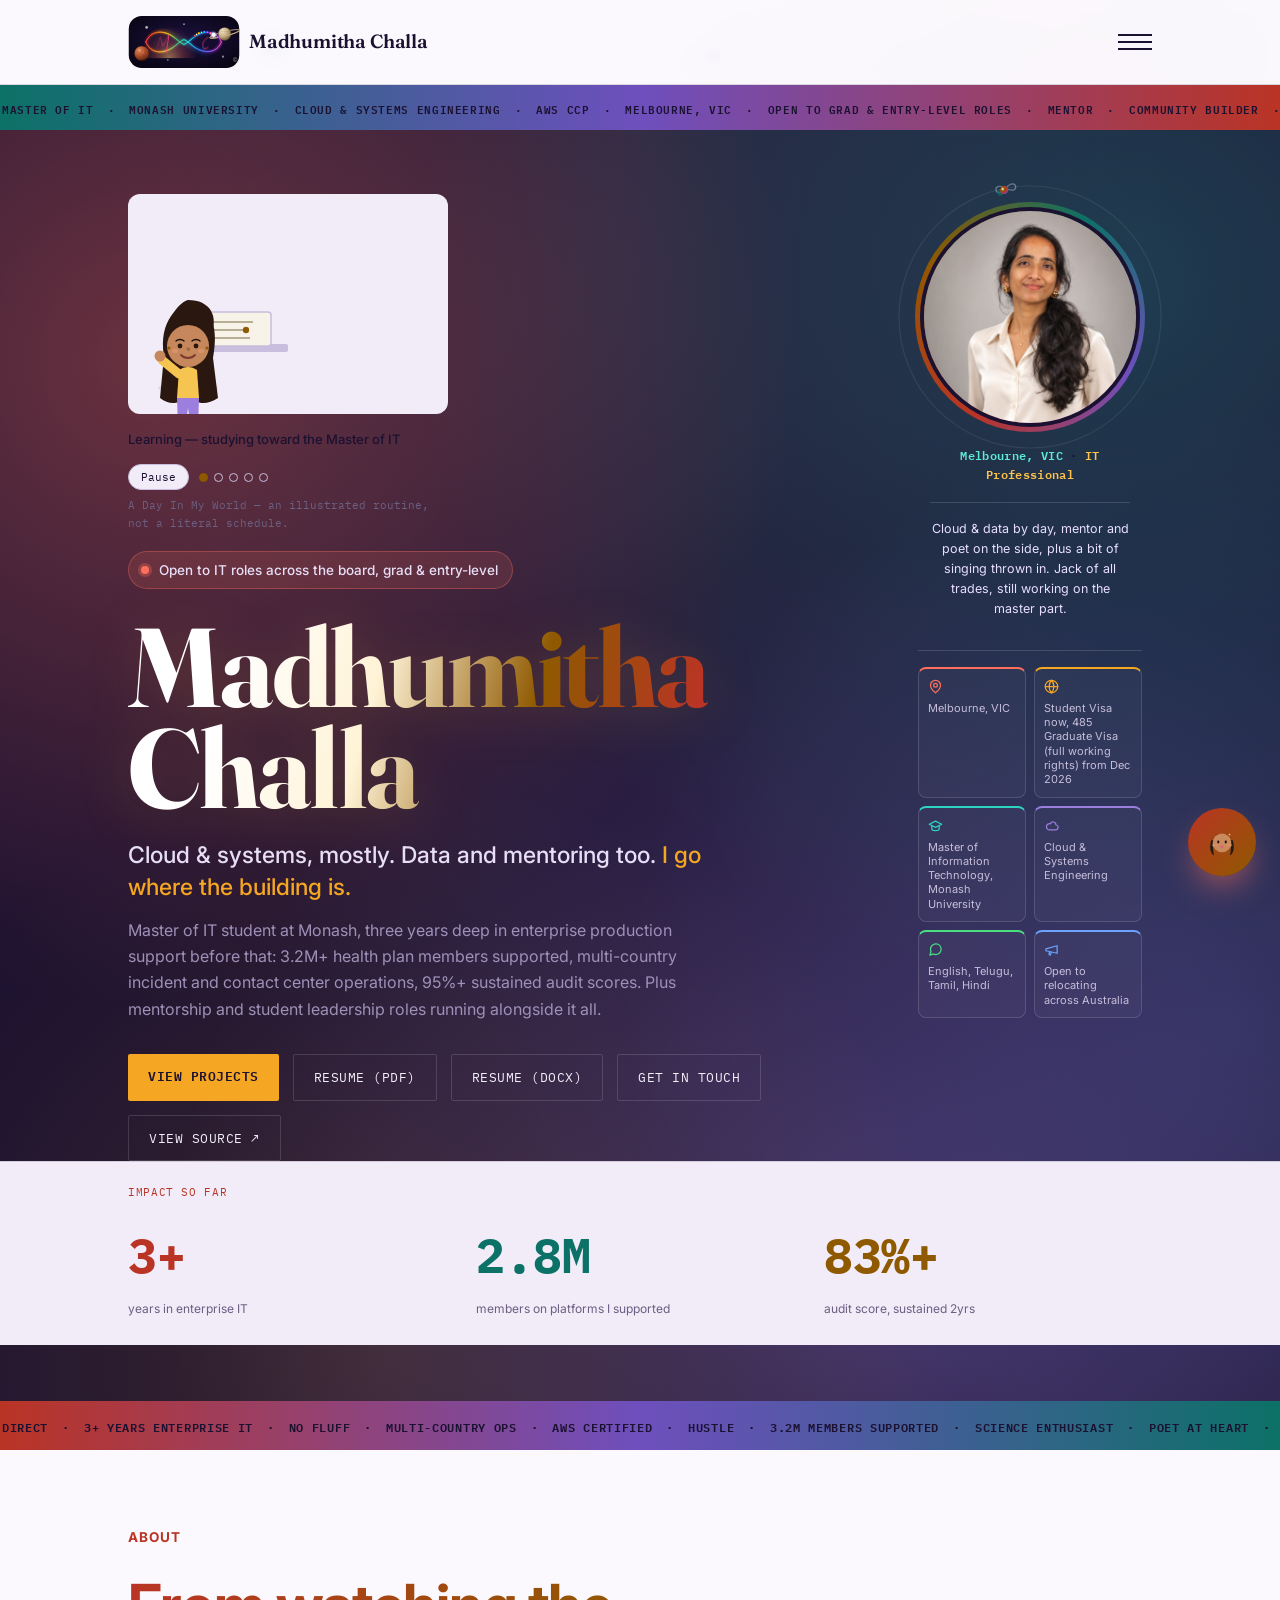
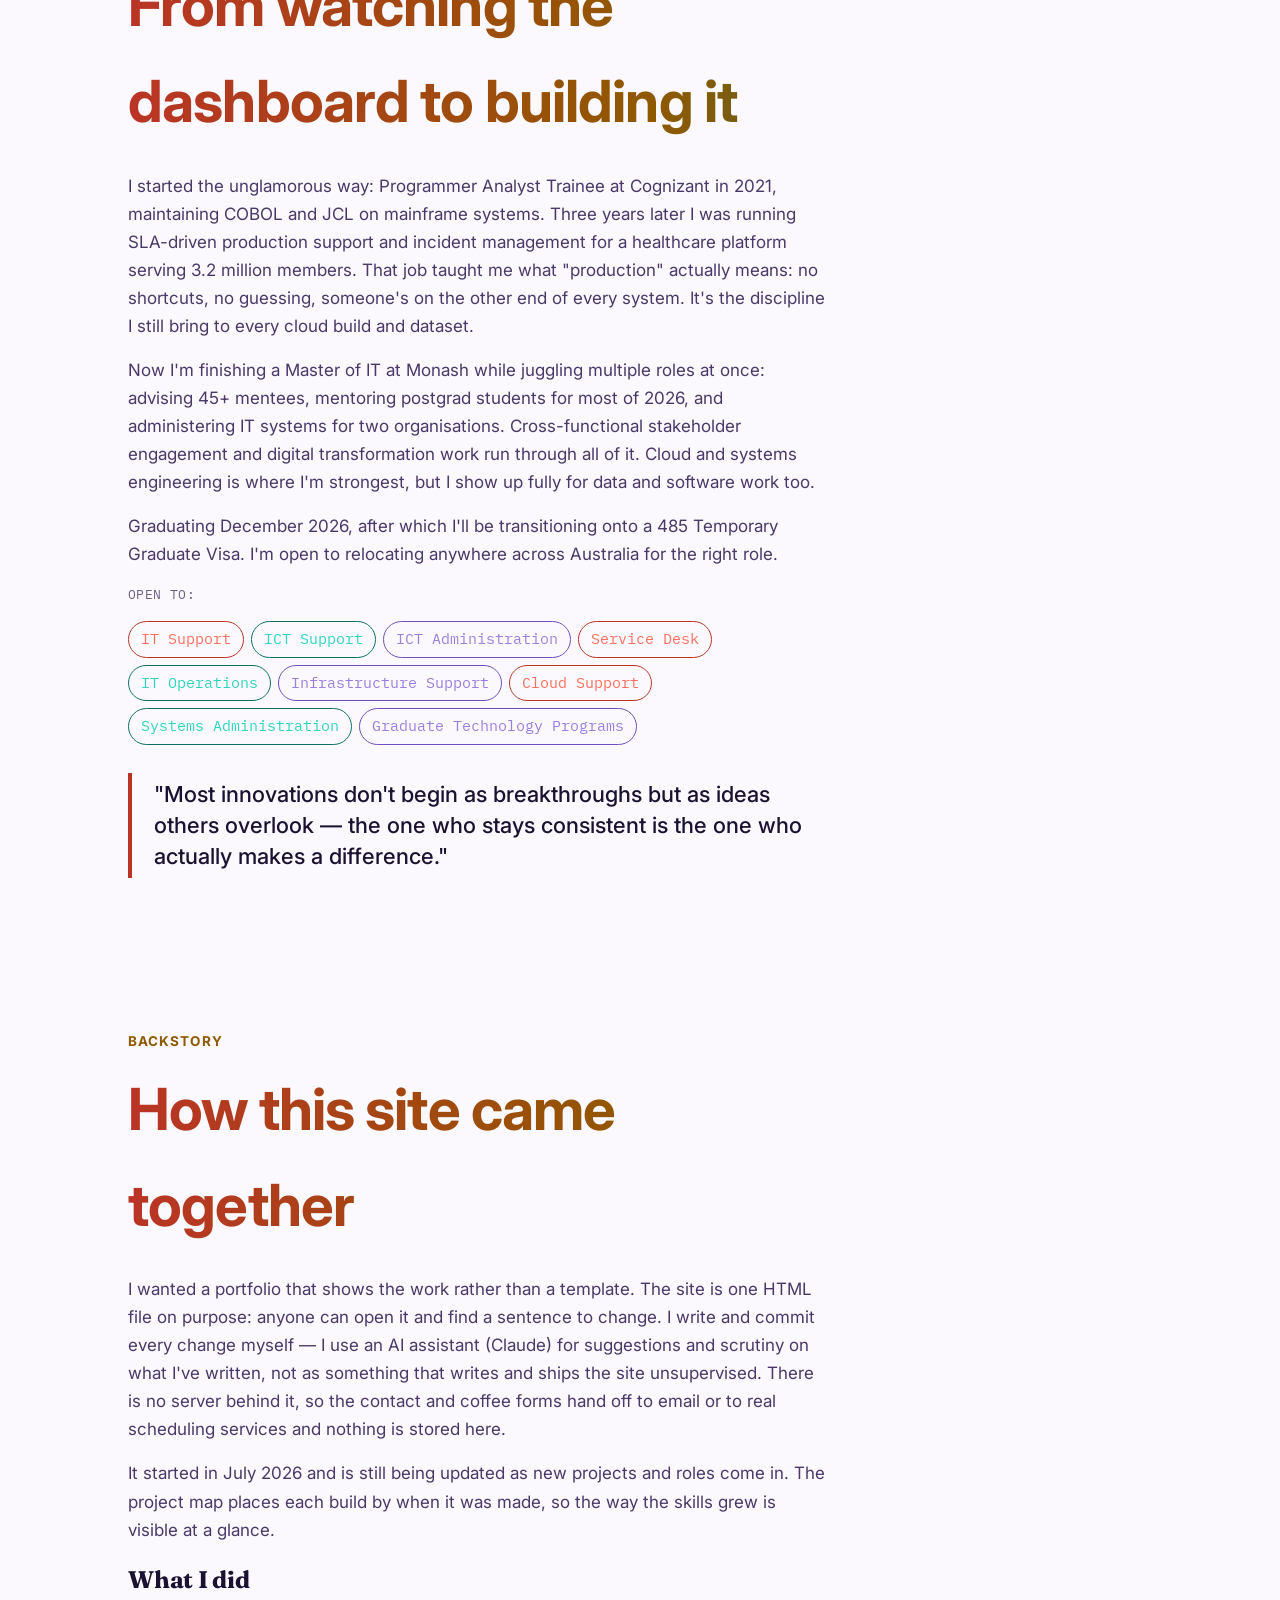
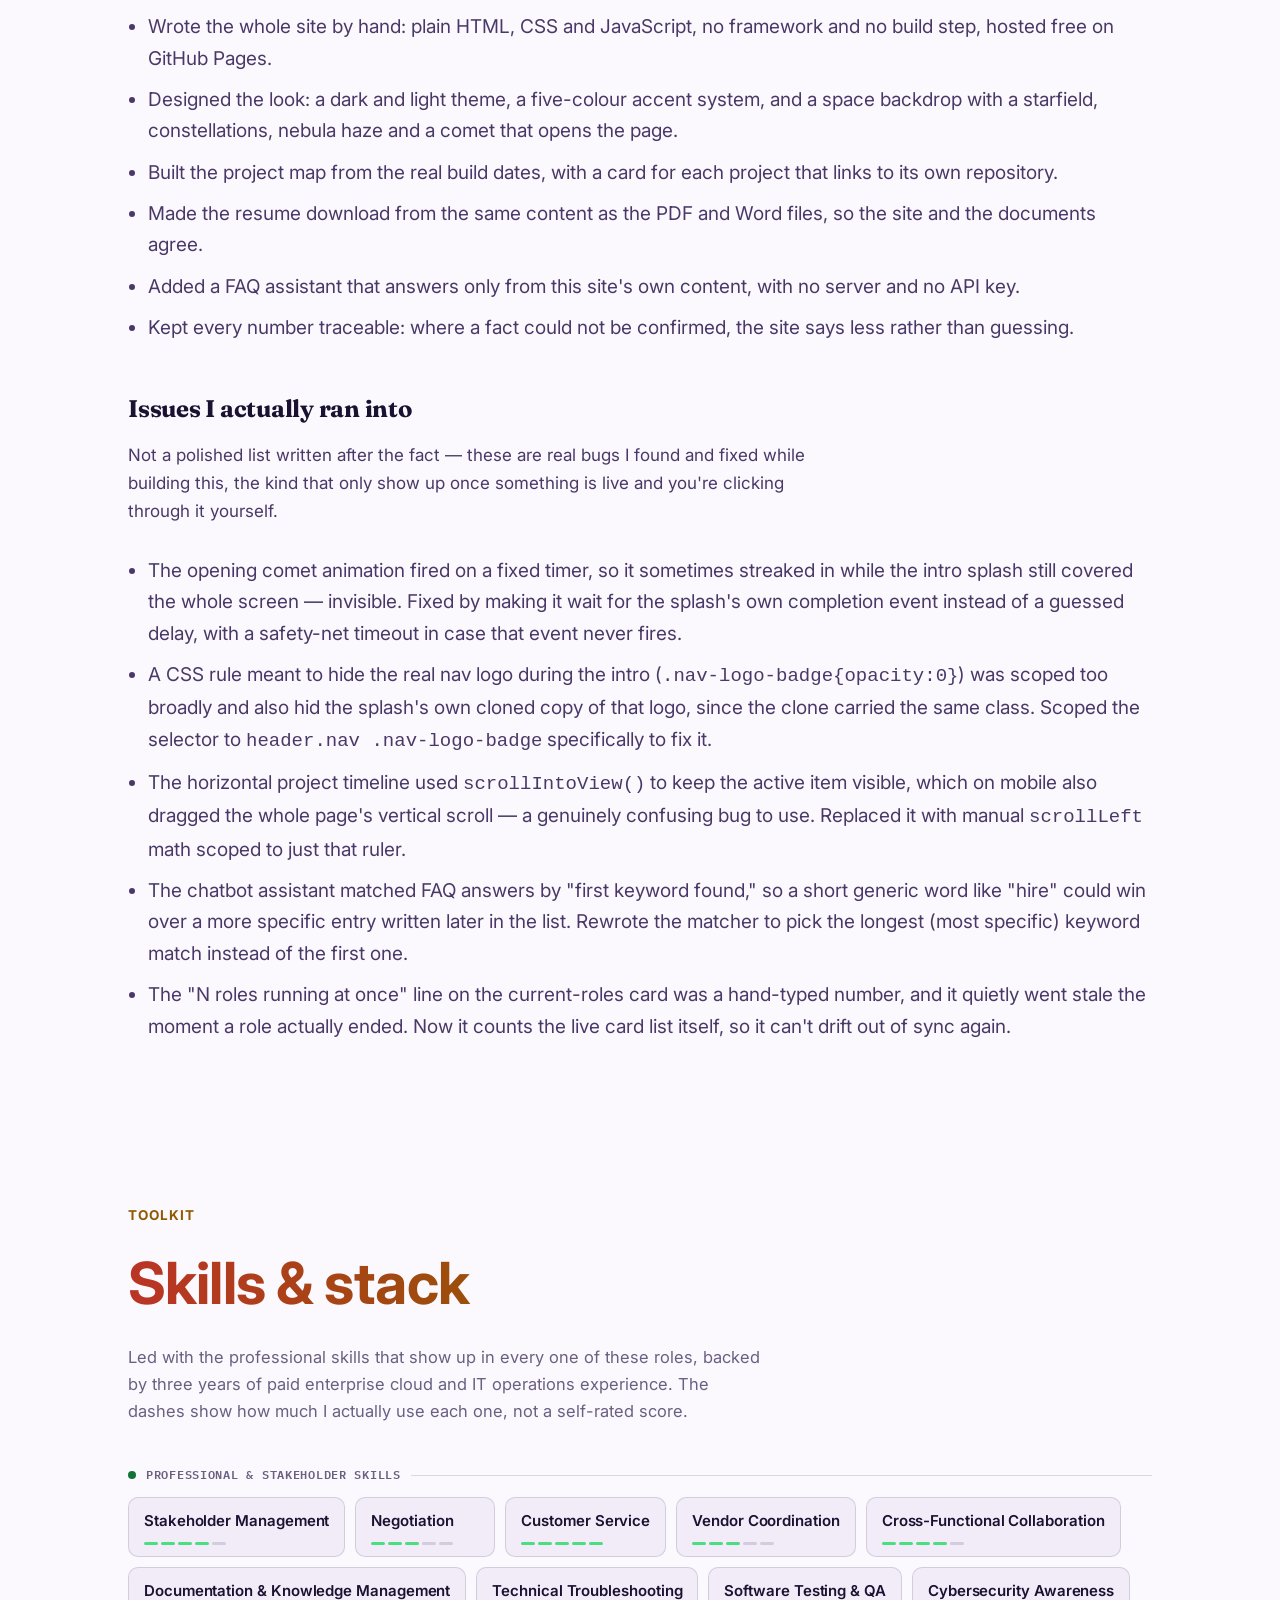
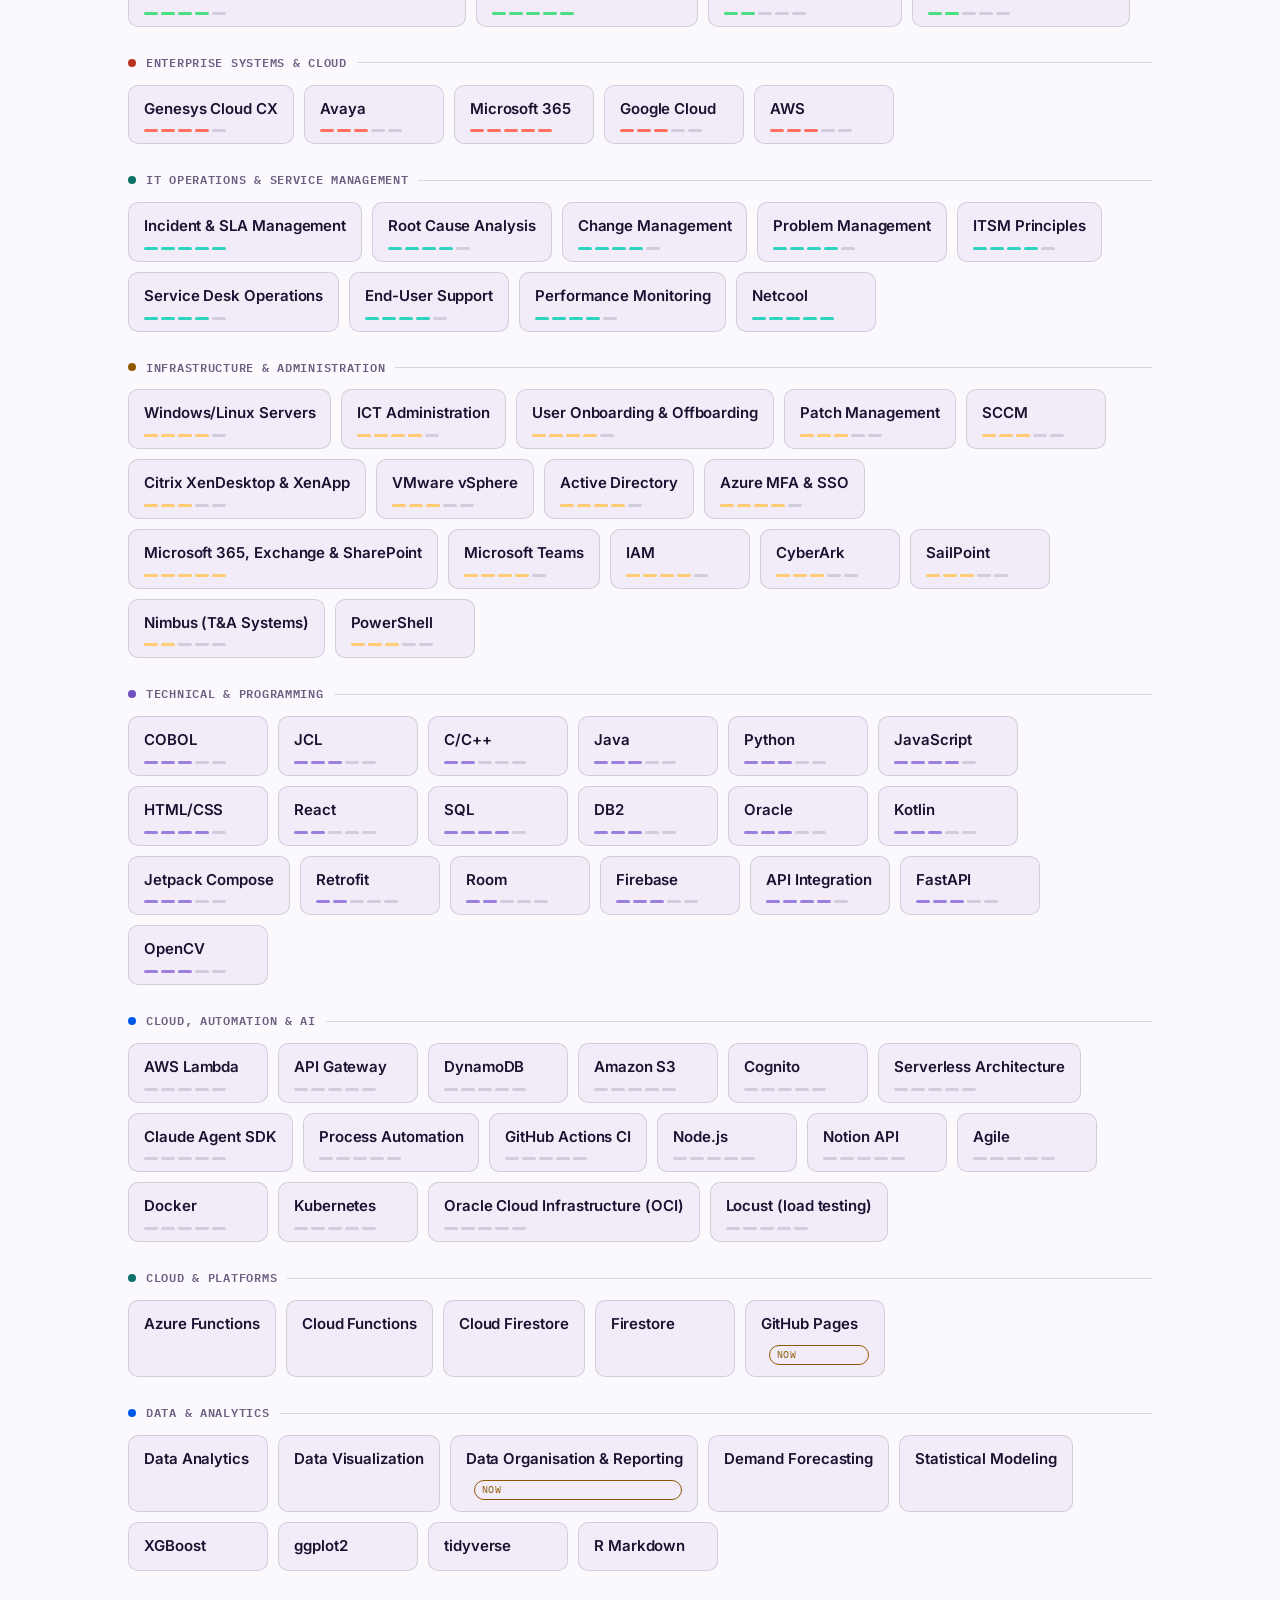
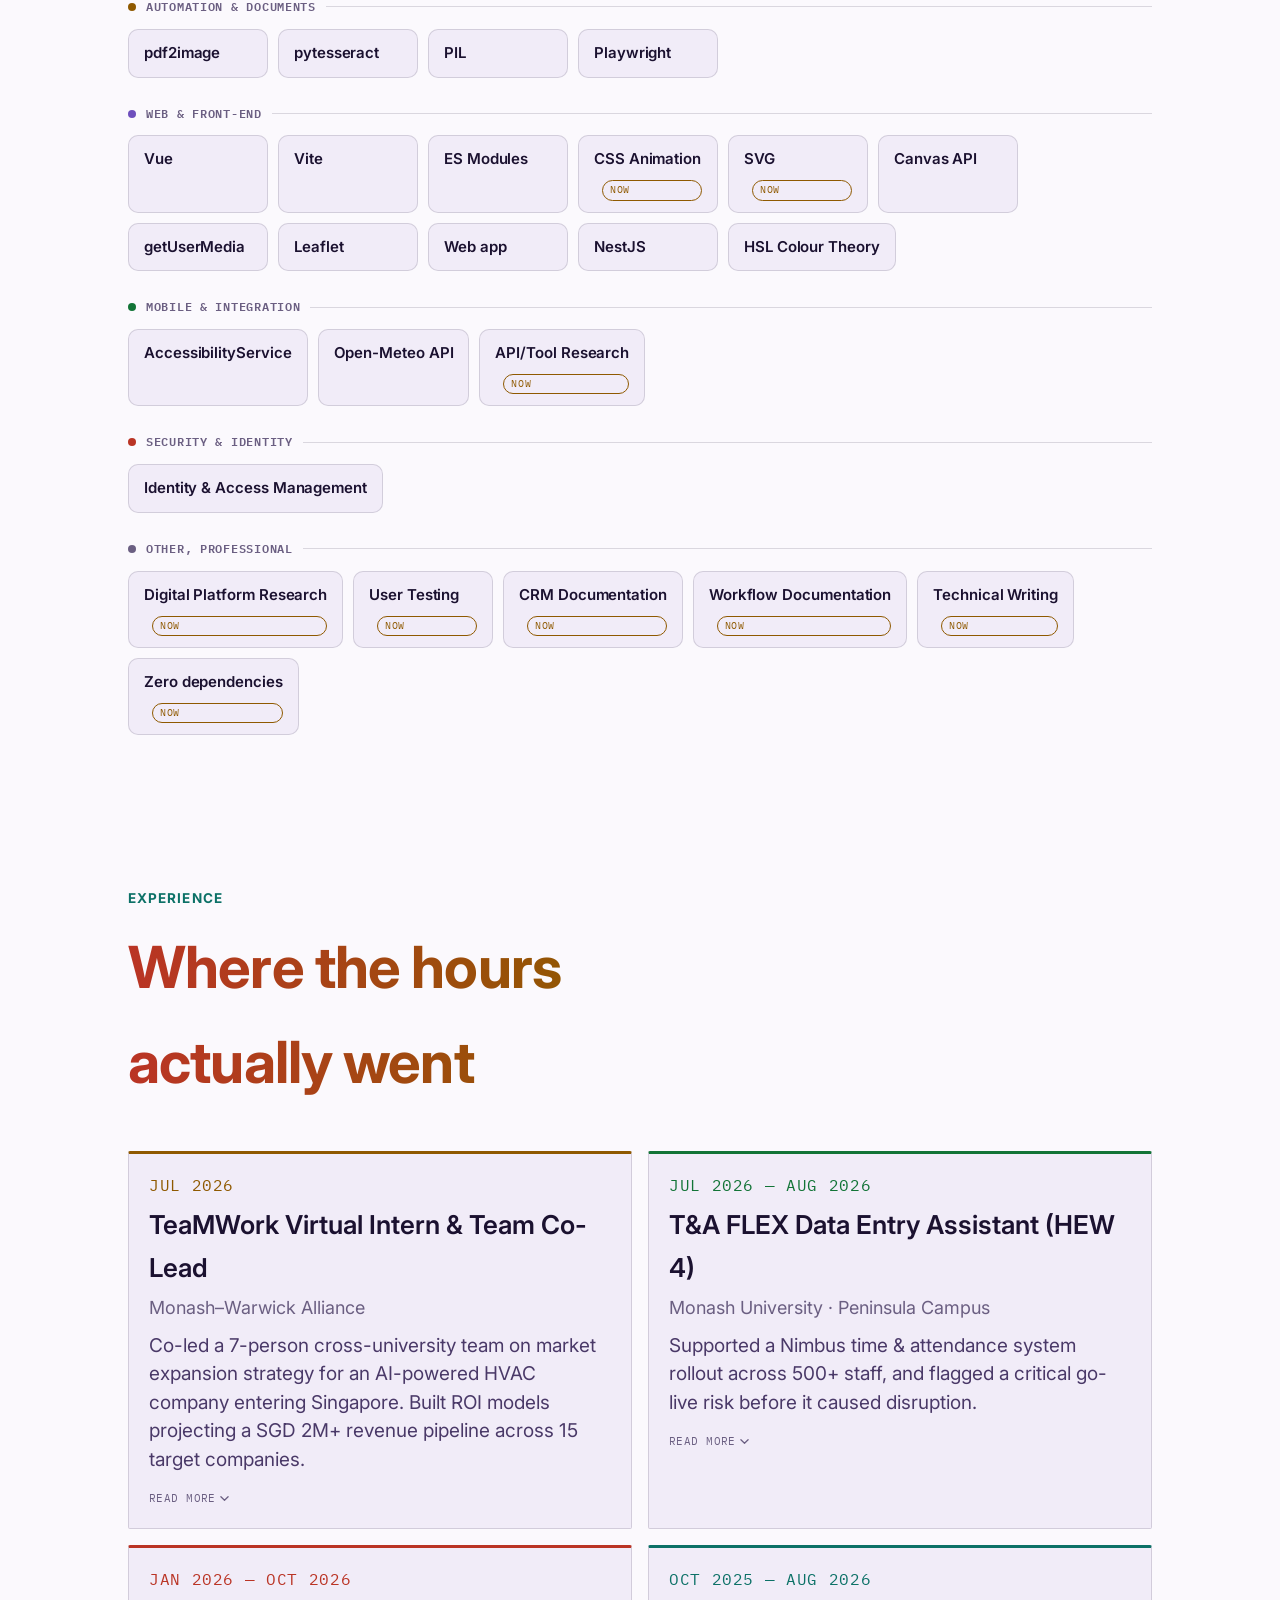
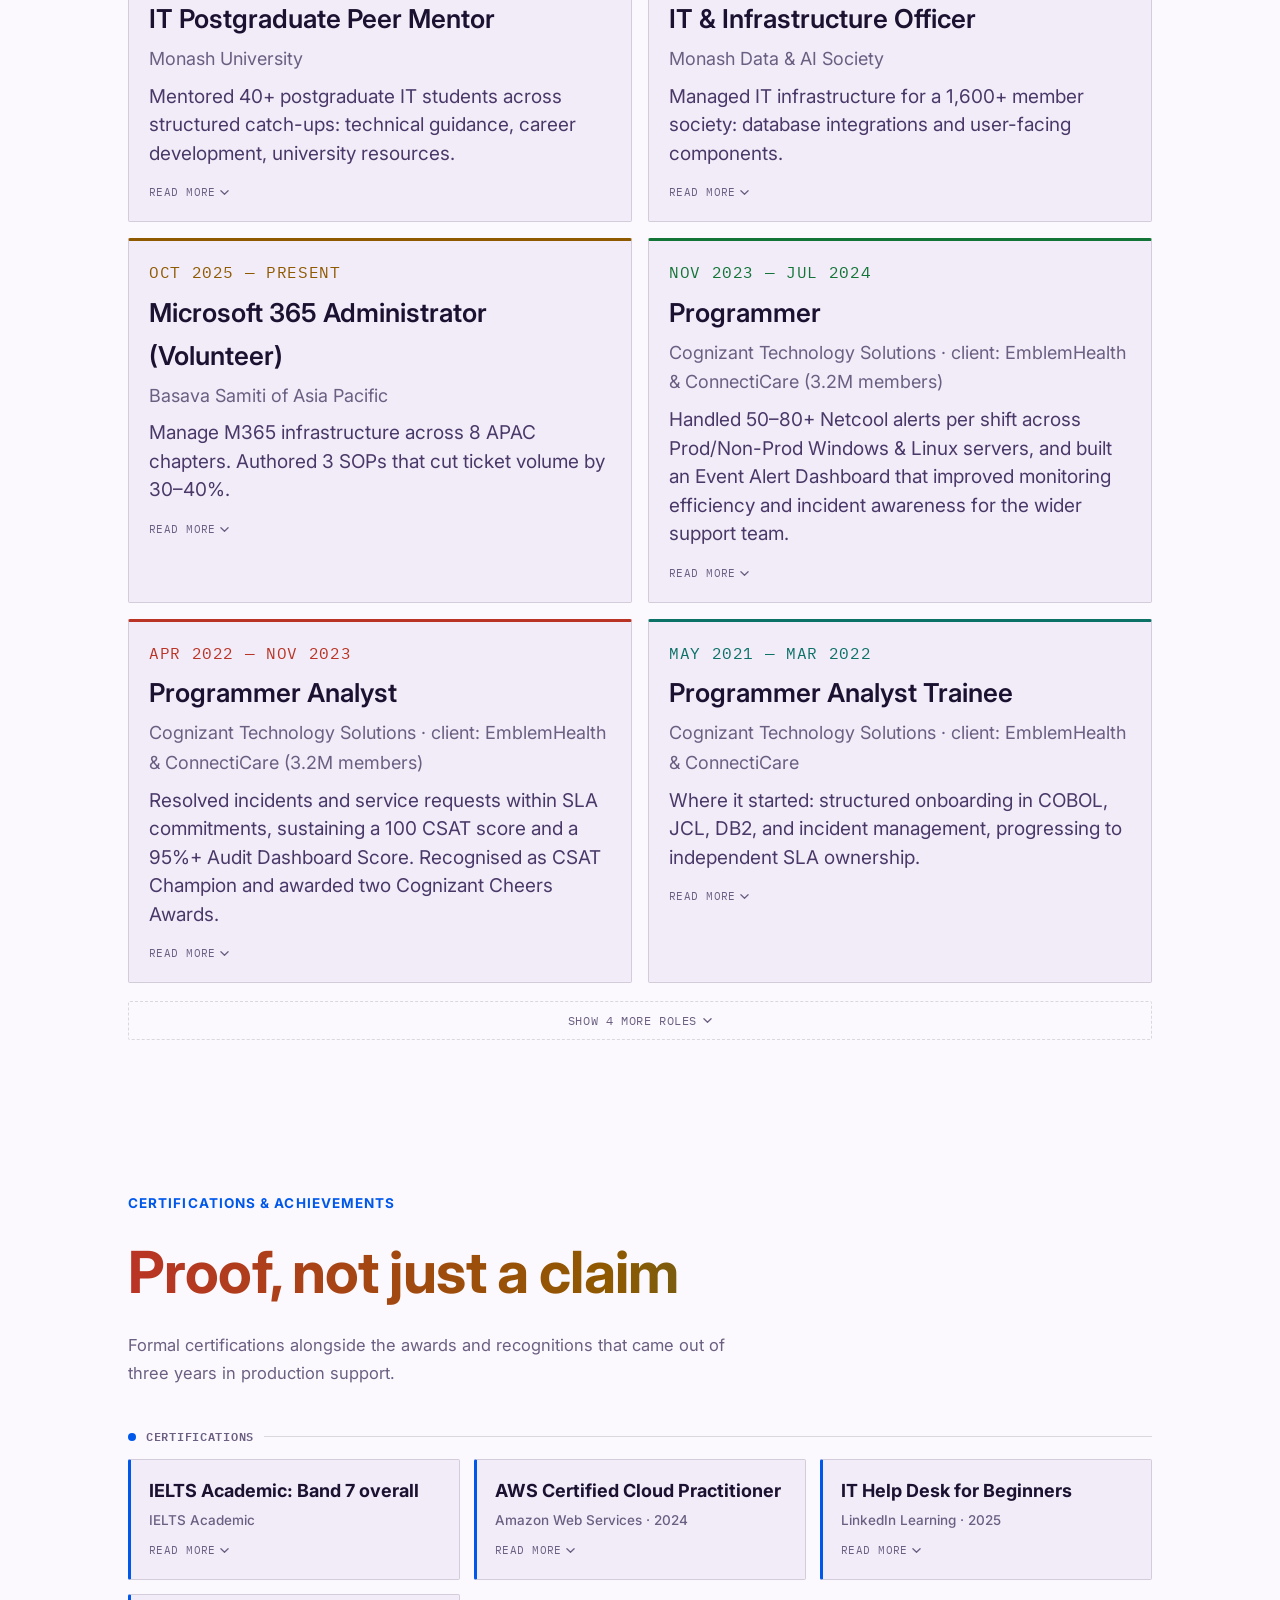
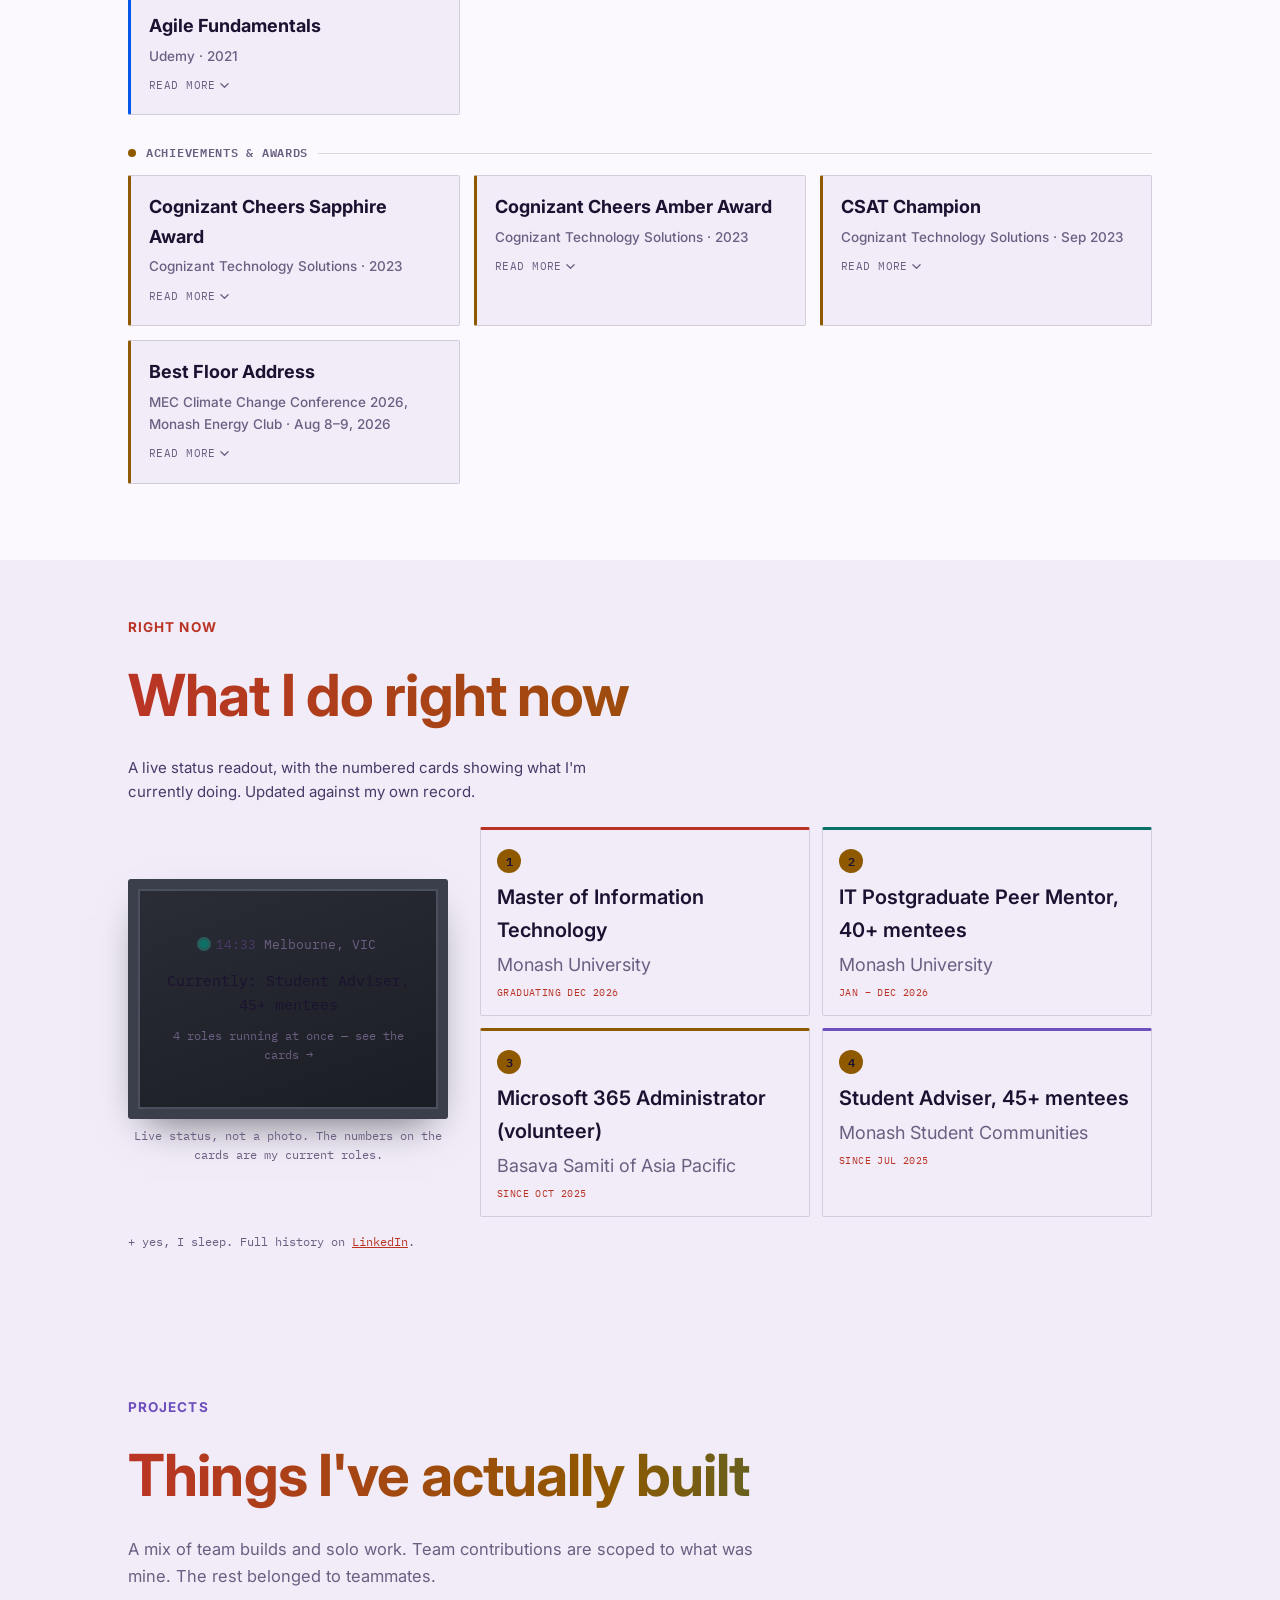
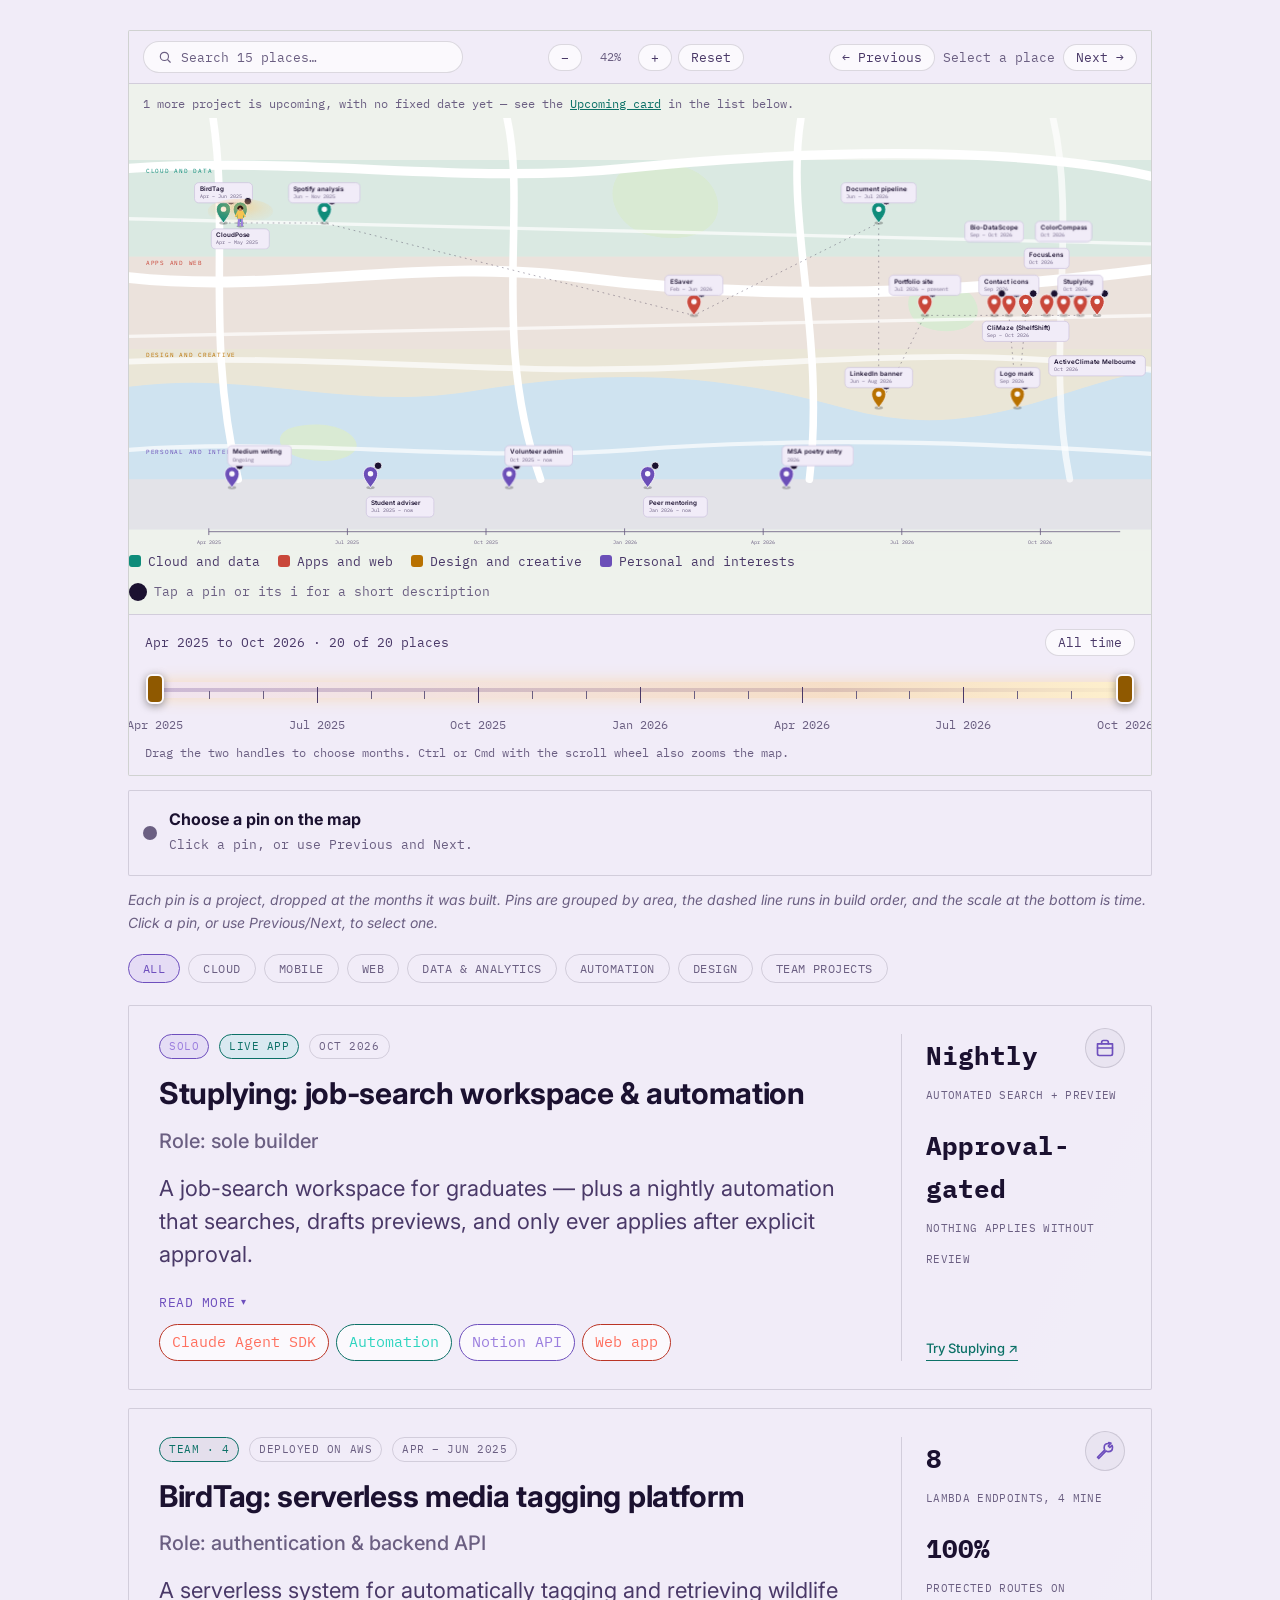
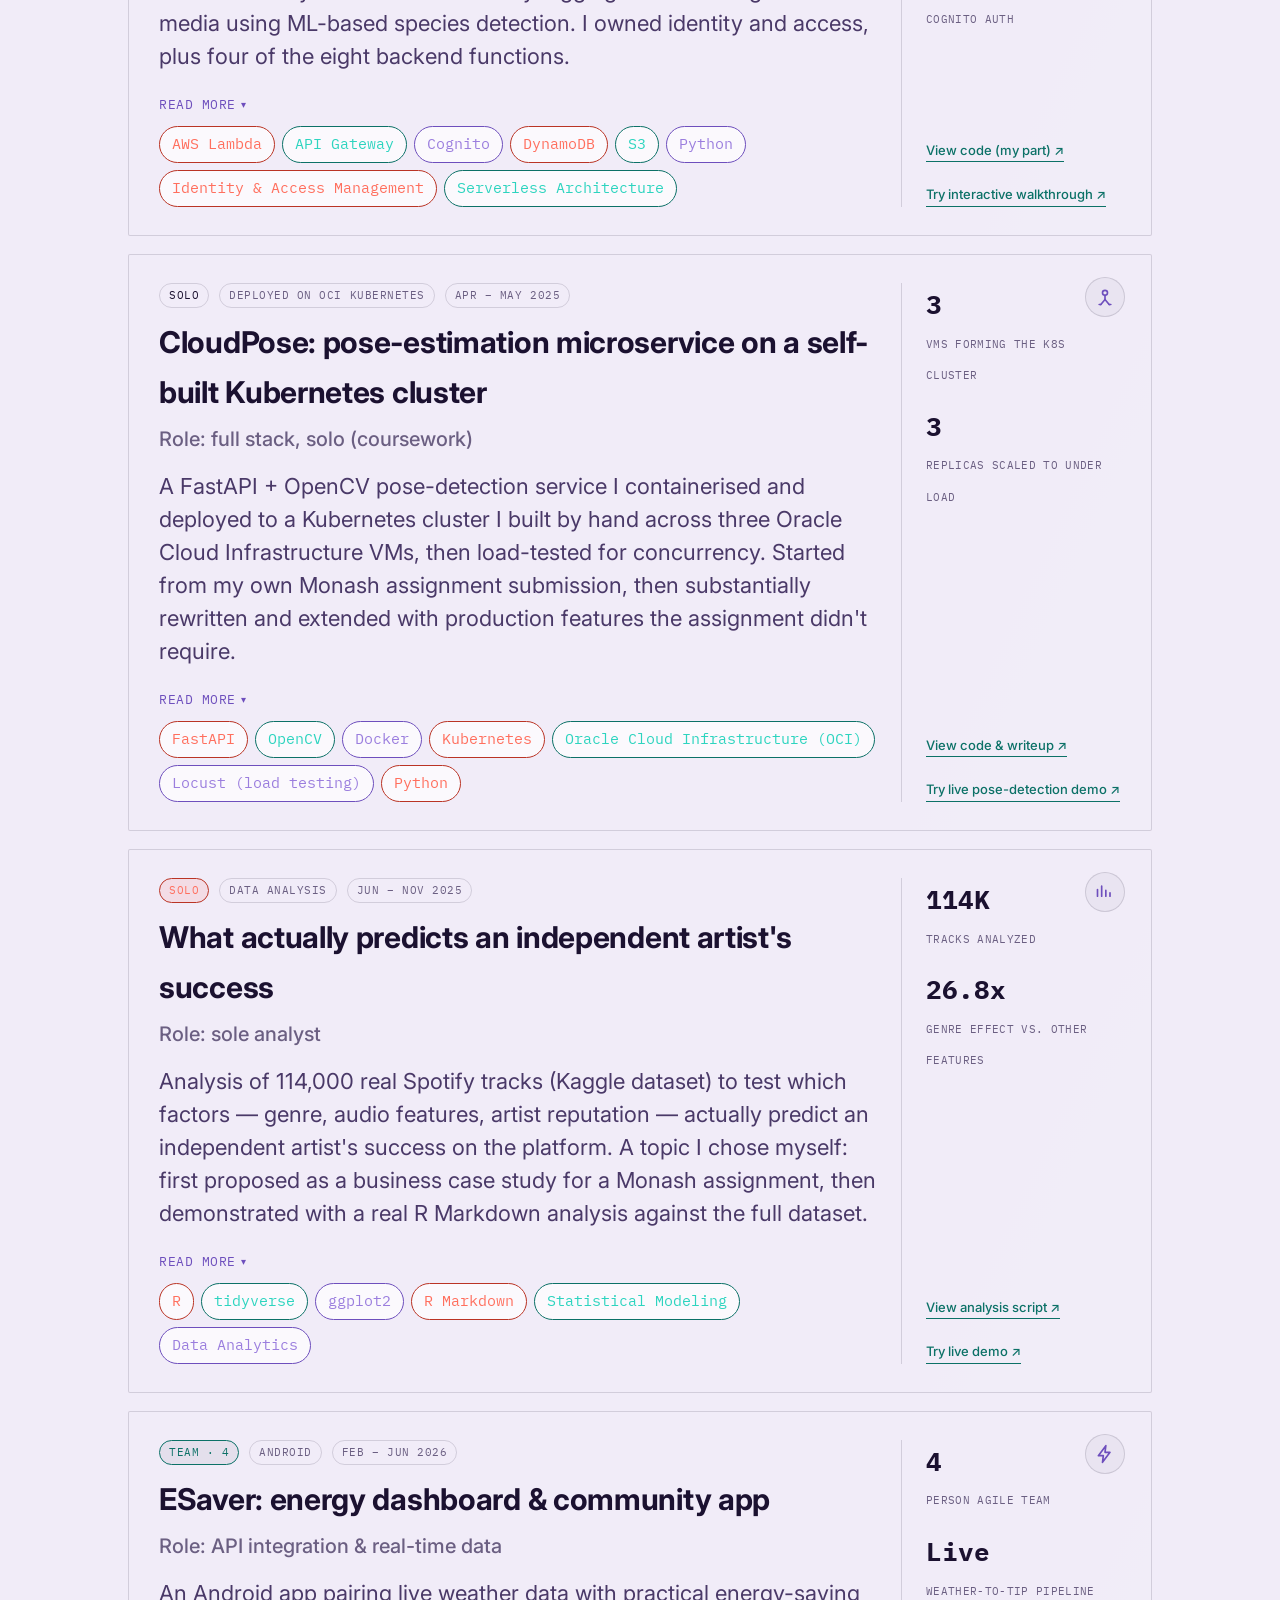
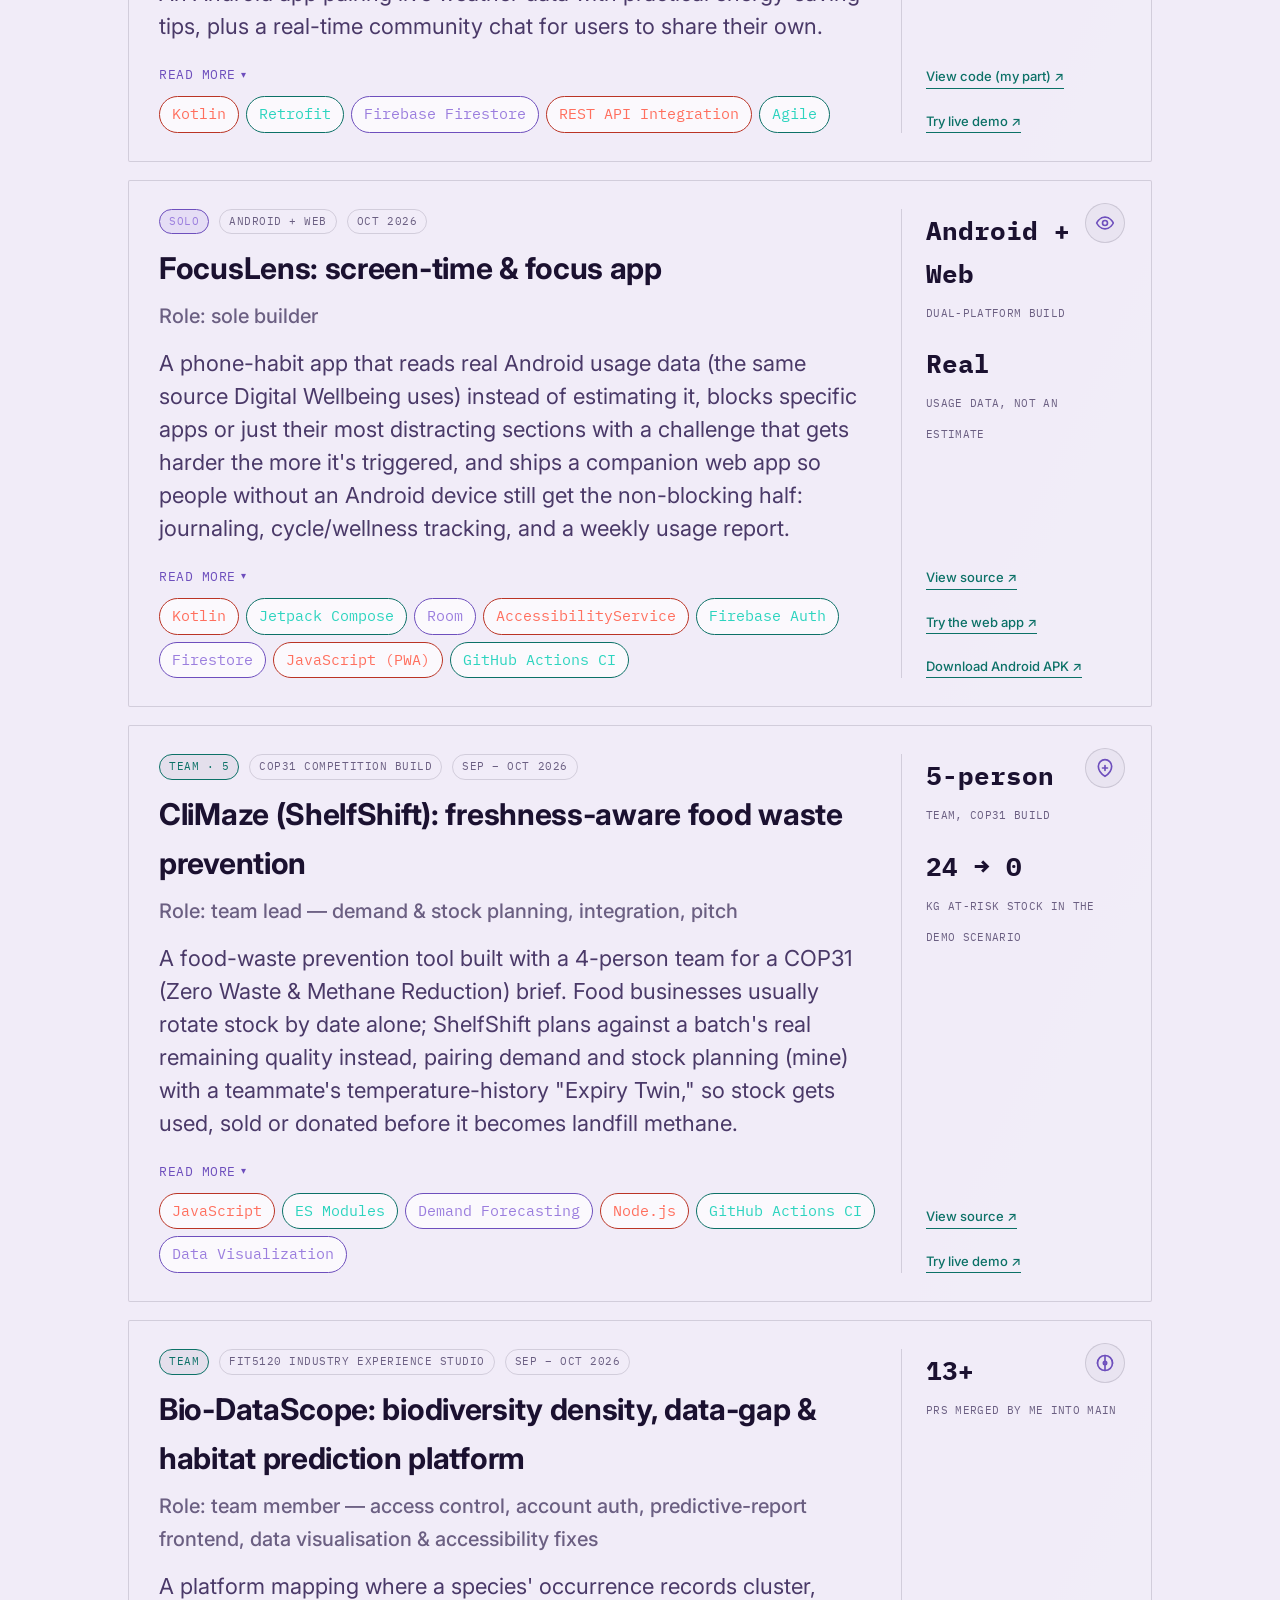
==== commit c83904ab: "Reframe how-this-was-built copy: I write and commit everything, AI is suggestion/scrutiny only" ====
--- a/index.html
+++ b/index.html
@@ -933,7 +933,7 @@
     <div>
       <span class="eyebrow c-amber">Backstory</span>
       <h2 style="margin-bottom:22px;">How this site came together</h2>
-      <p>I wanted a portfolio that shows the work rather than a template. The site is one HTML file on purpose: anyone can open it, find a sentence and change it, or hand the whole file to an AI assistant and ask for changes in plain English. There is no server behind it, so the contact and coffee forms hand off to email or to real scheduling services and nothing is stored here.</p>
+      <p>I wanted a portfolio that shows the work rather than a template. The site is one HTML file on purpose: anyone can open it and find a sentence to change. I write and commit every change myself — I use an AI assistant (Claude) for suggestions and scrutiny on what I've written, not as something that writes and ships the site unsupervised. There is no server behind it, so the contact and coffee forms hand off to email or to real scheduling services and nothing is stored here.</p>
       <p>It started in July 2026 and is still being updated as new projects and roles come in. The project map places each build by when it was made, so the way the skills grew is visible at a glance.</p>
     </div>
     <div>
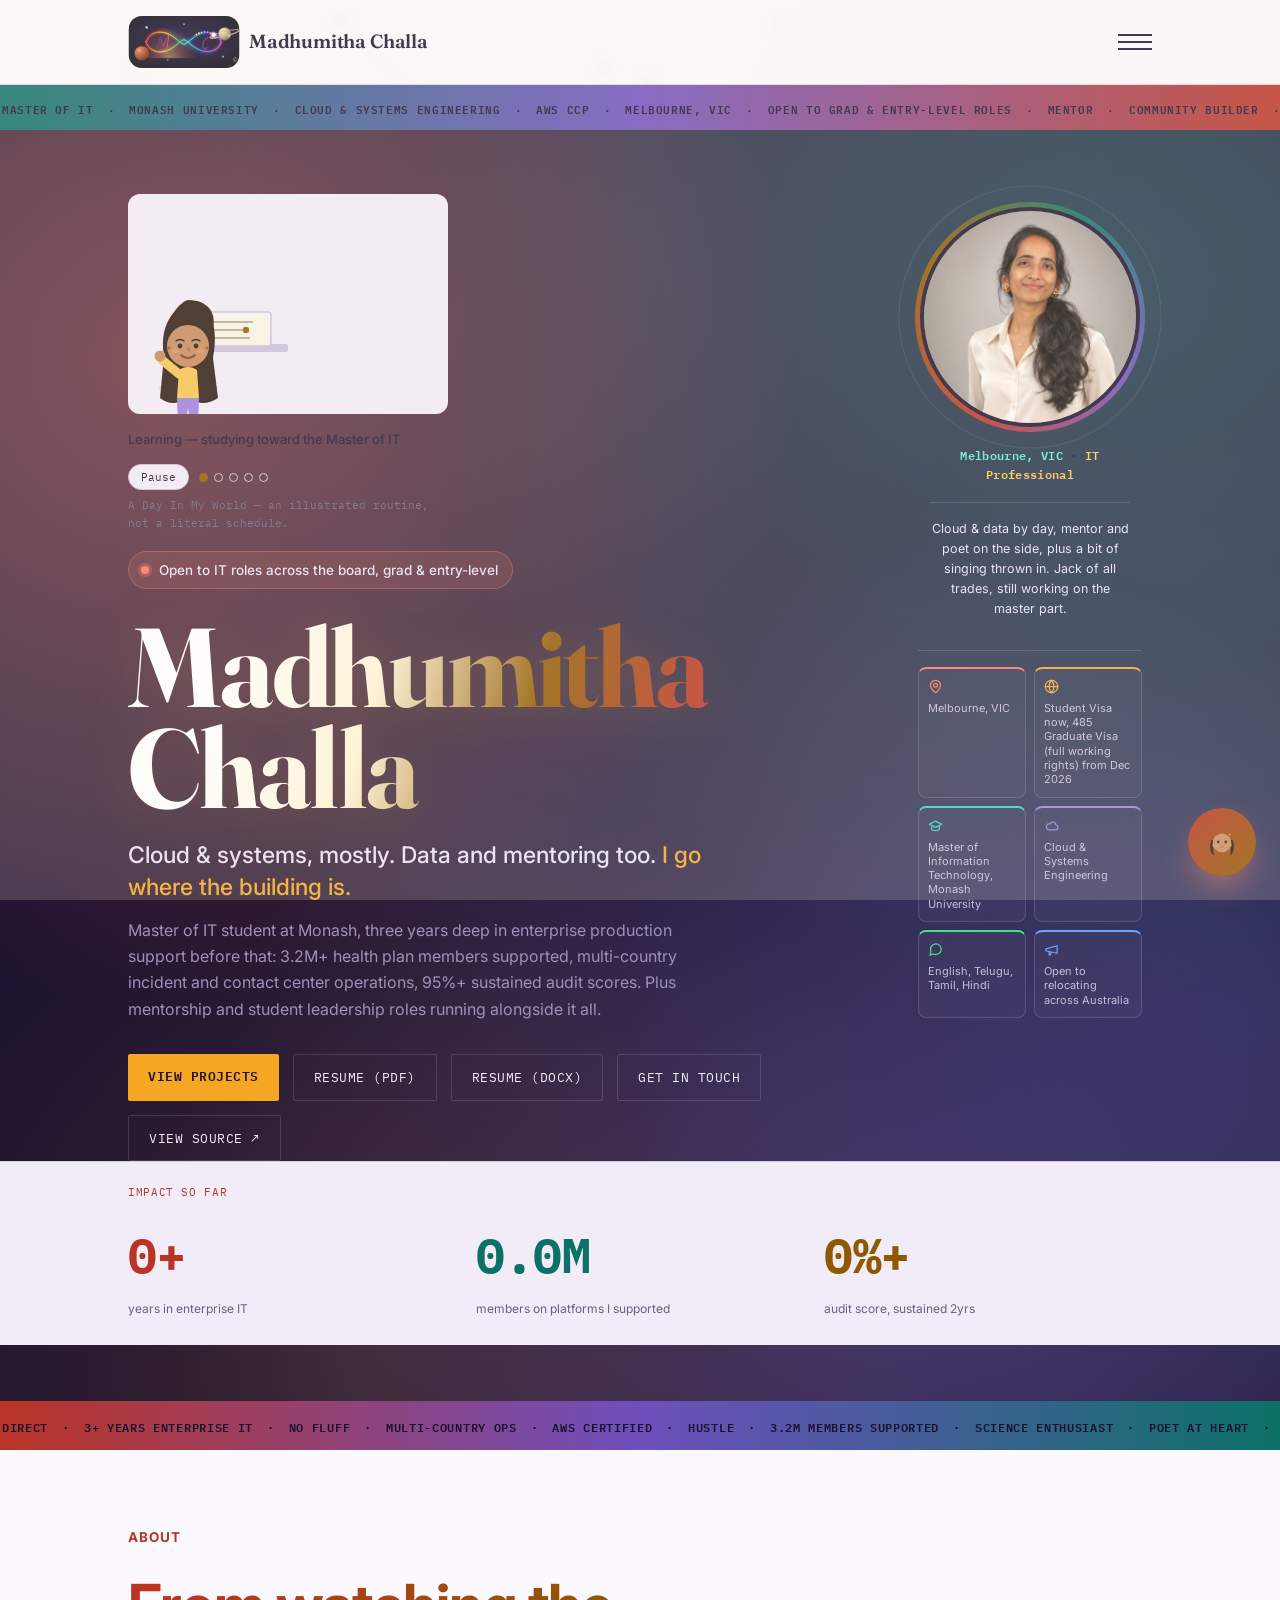
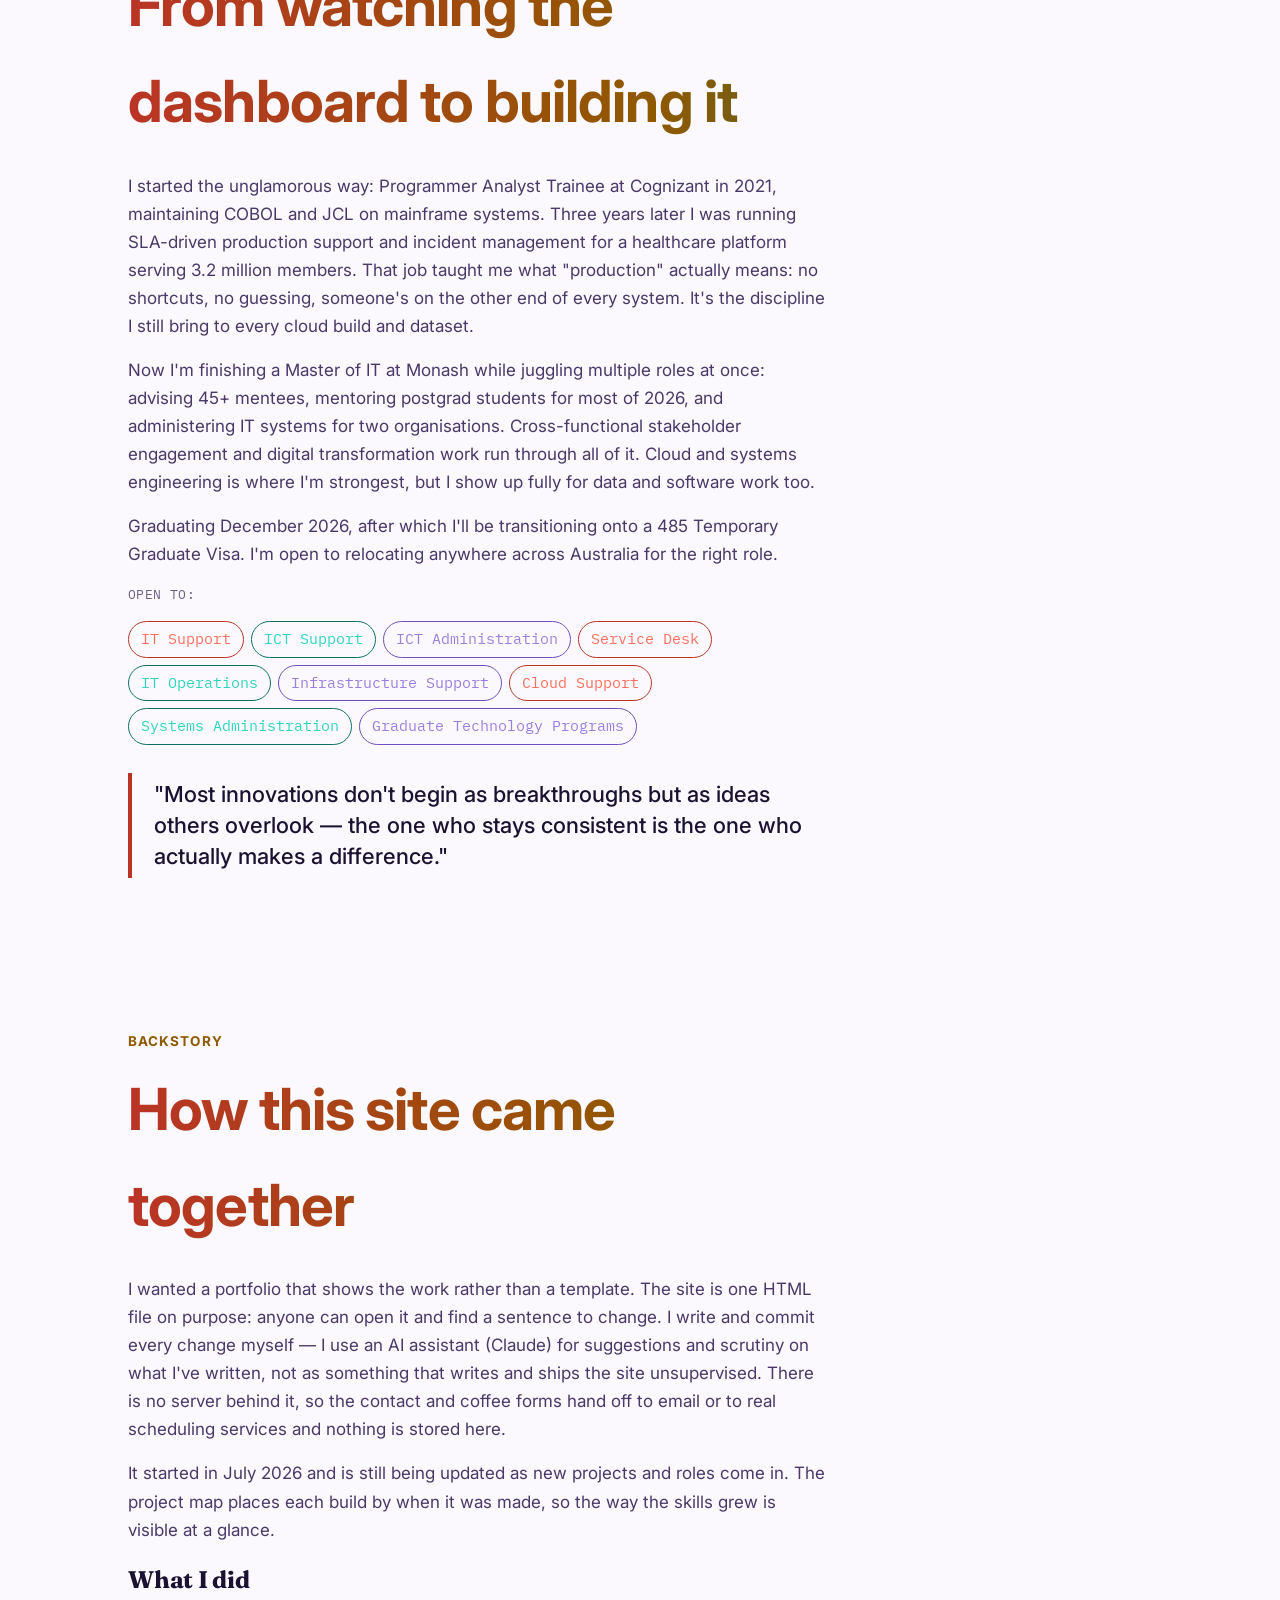
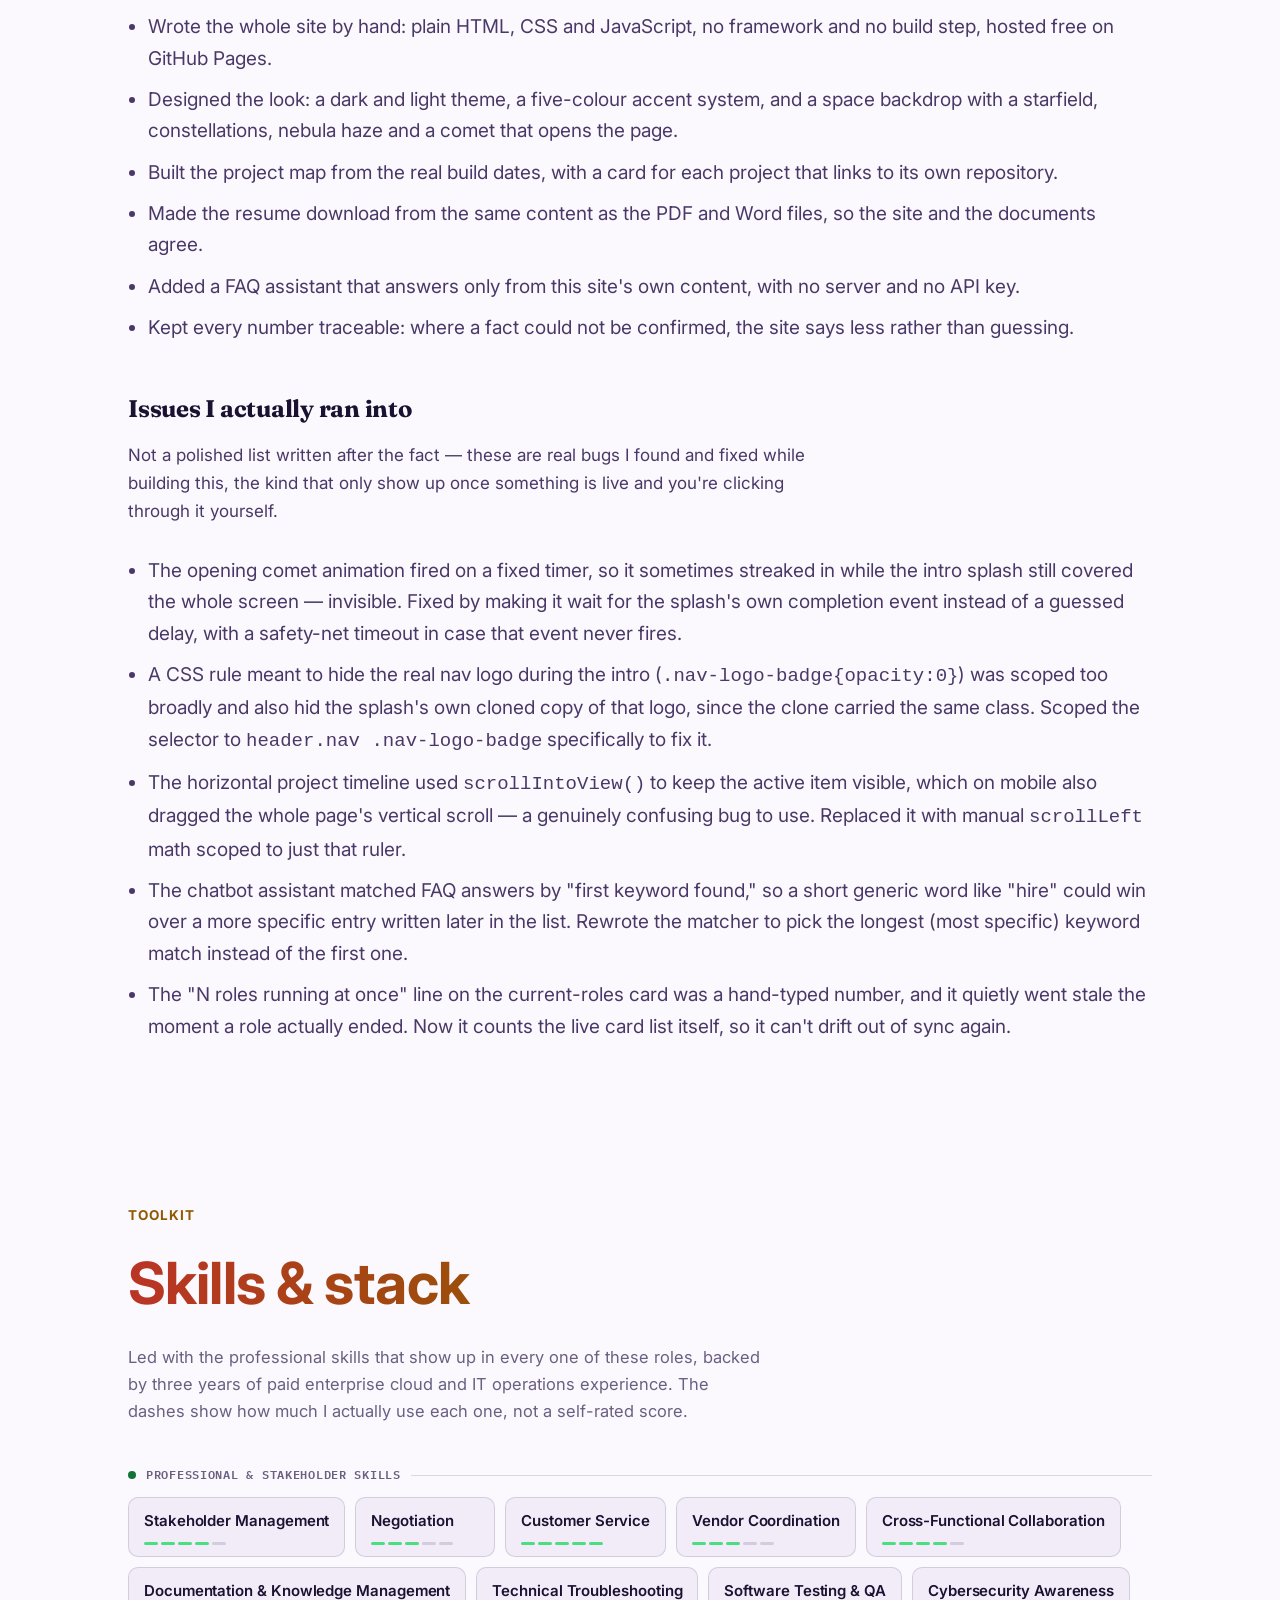
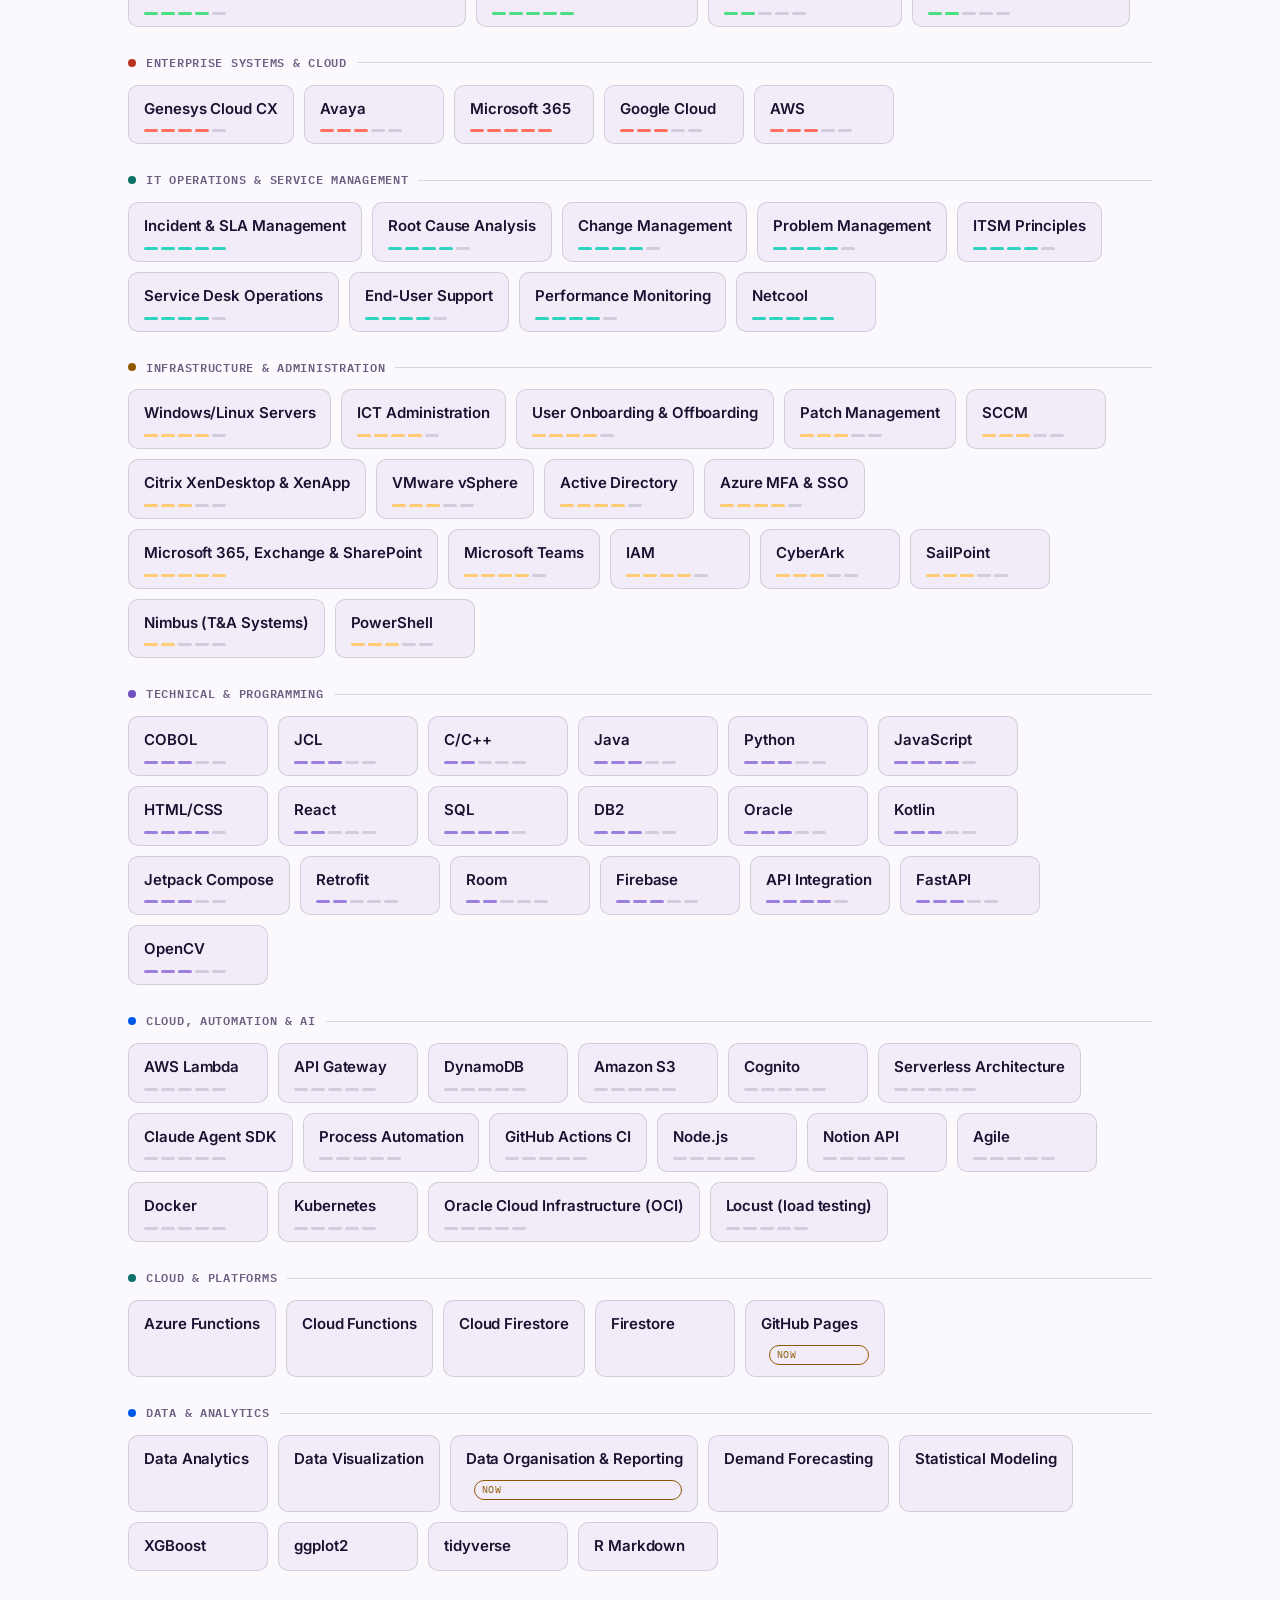
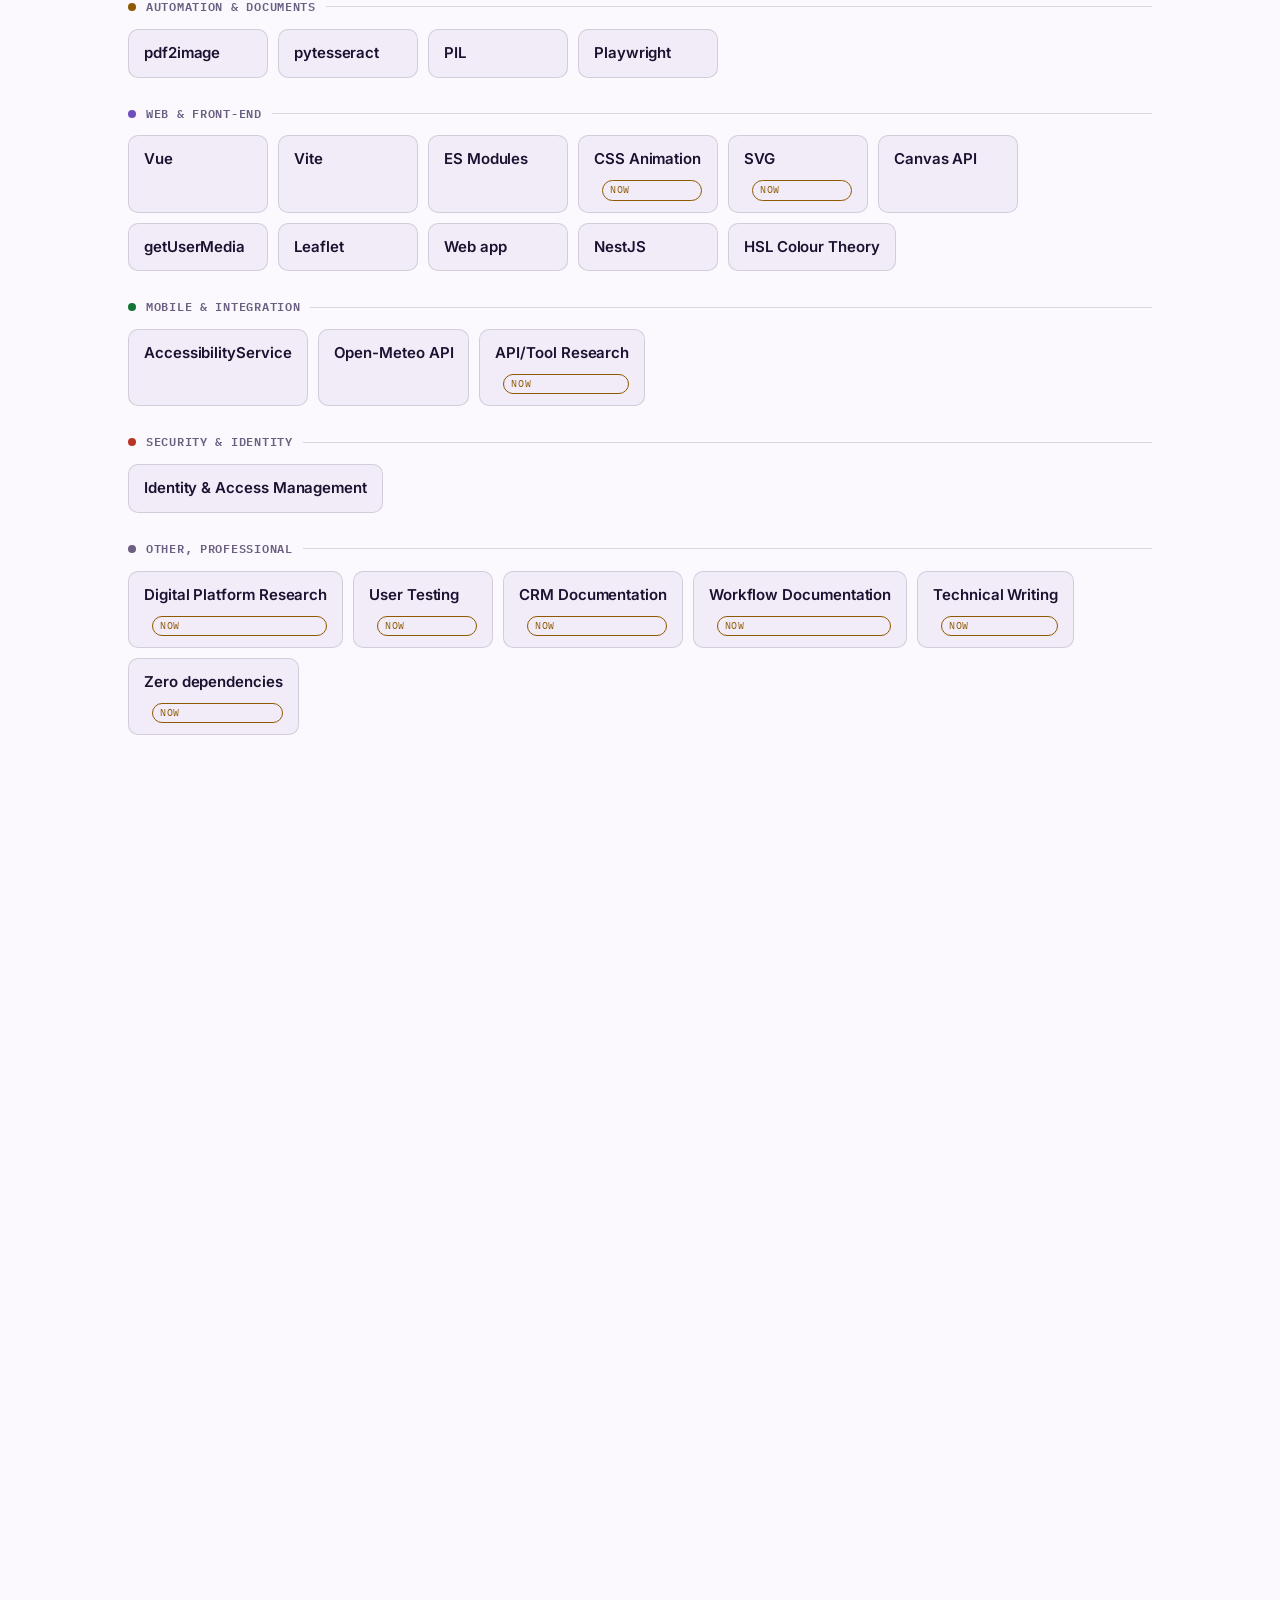
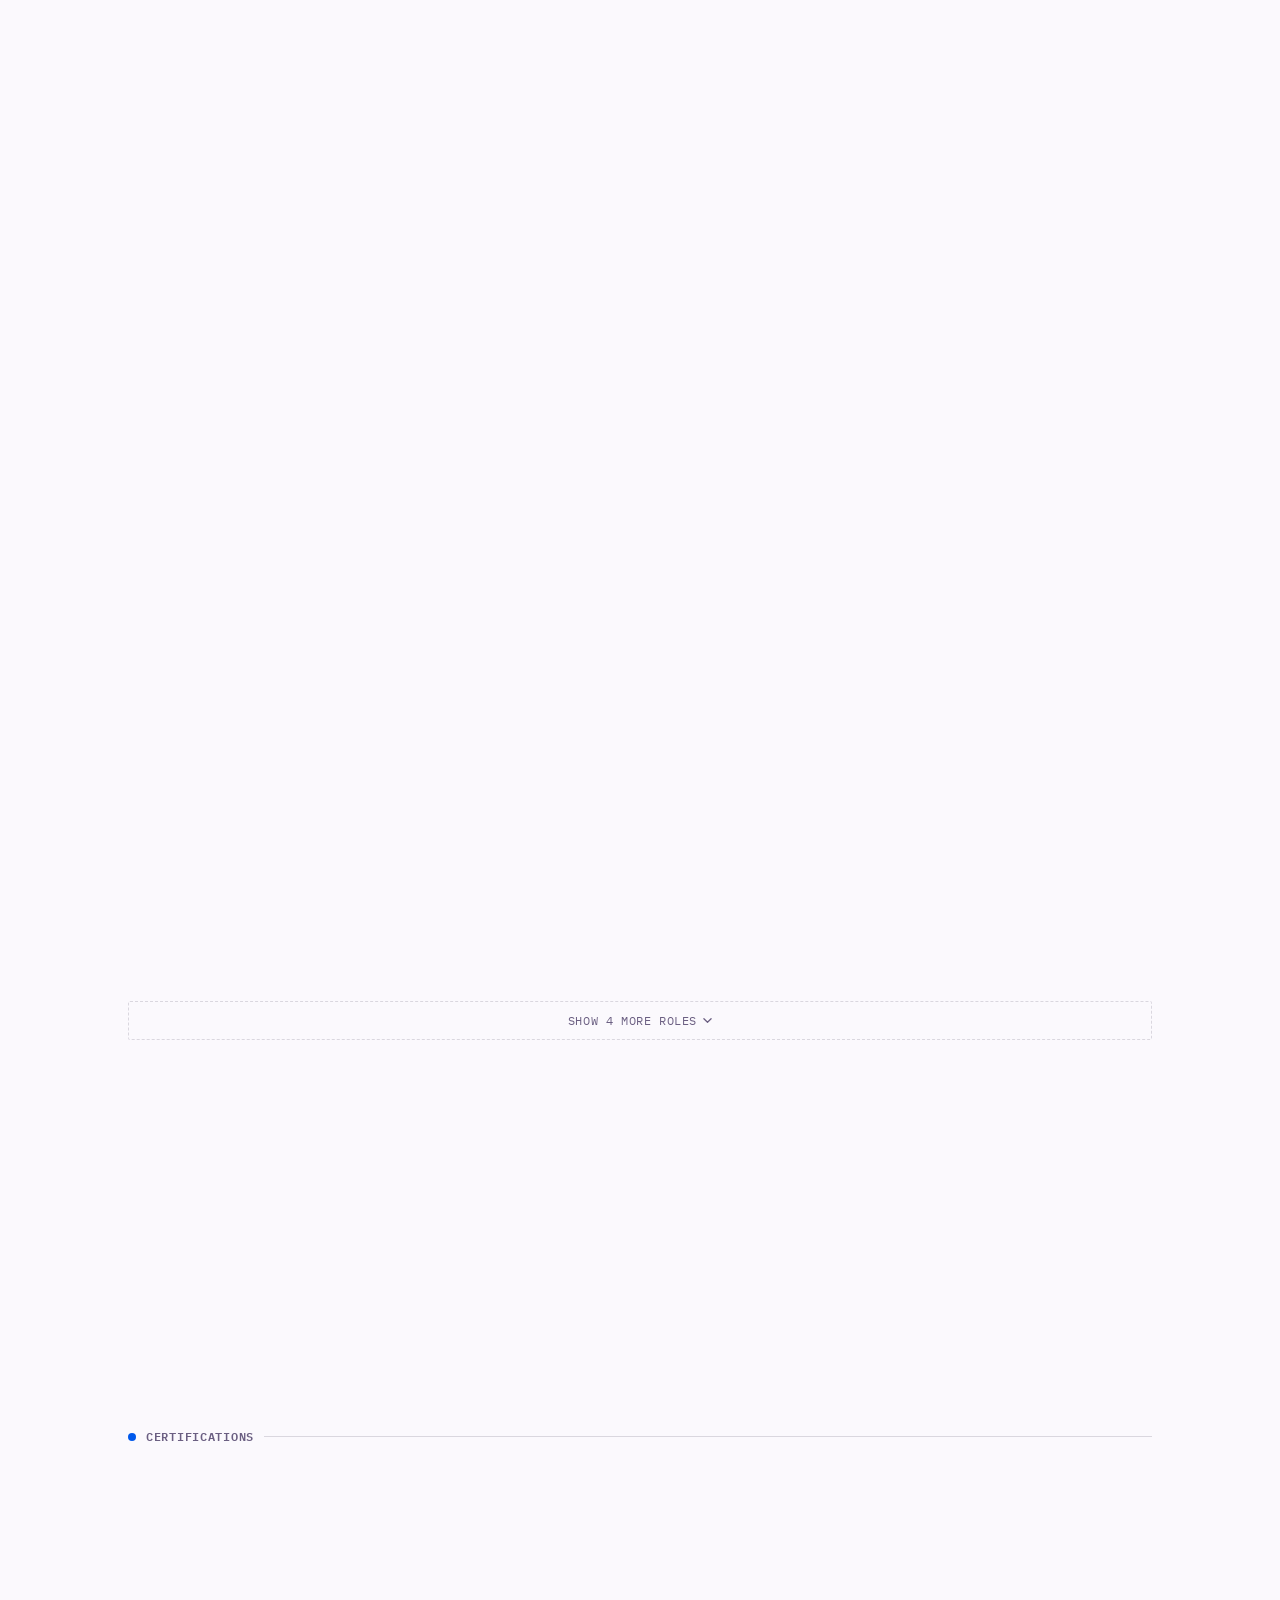
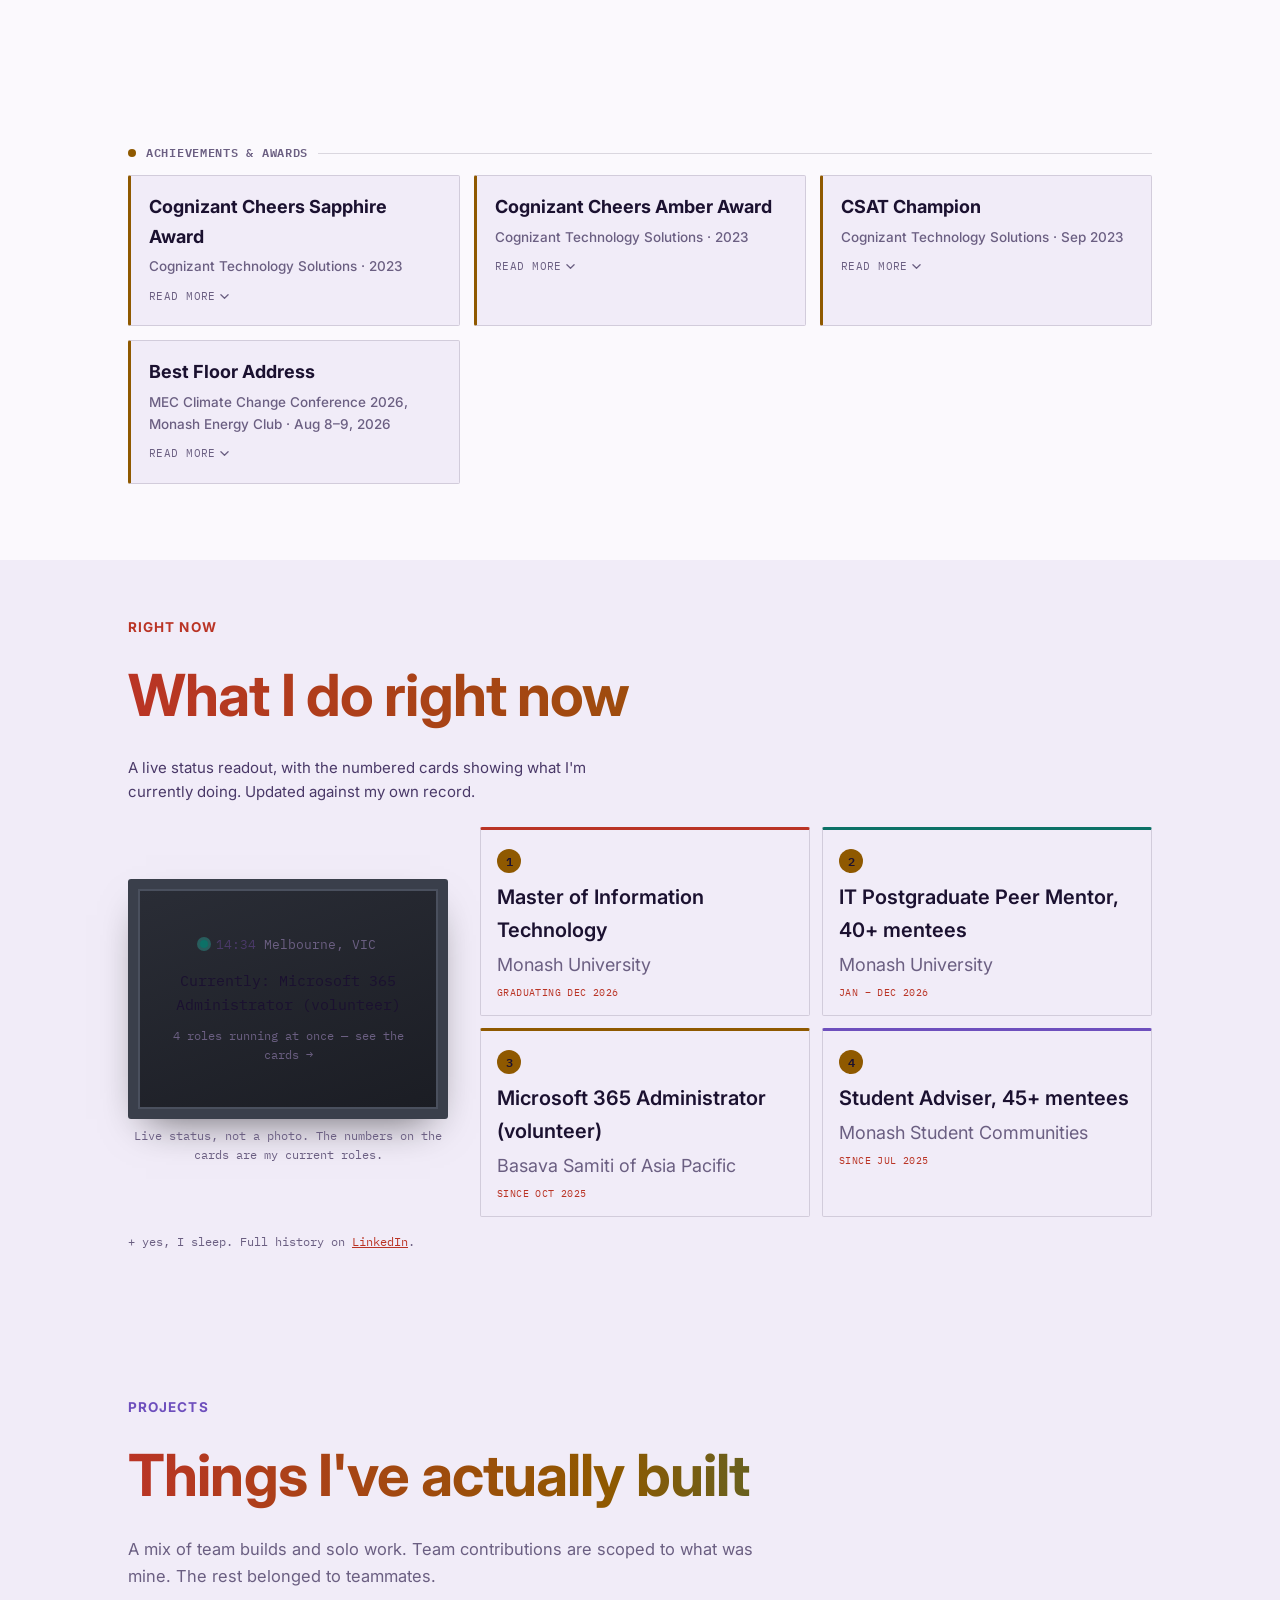
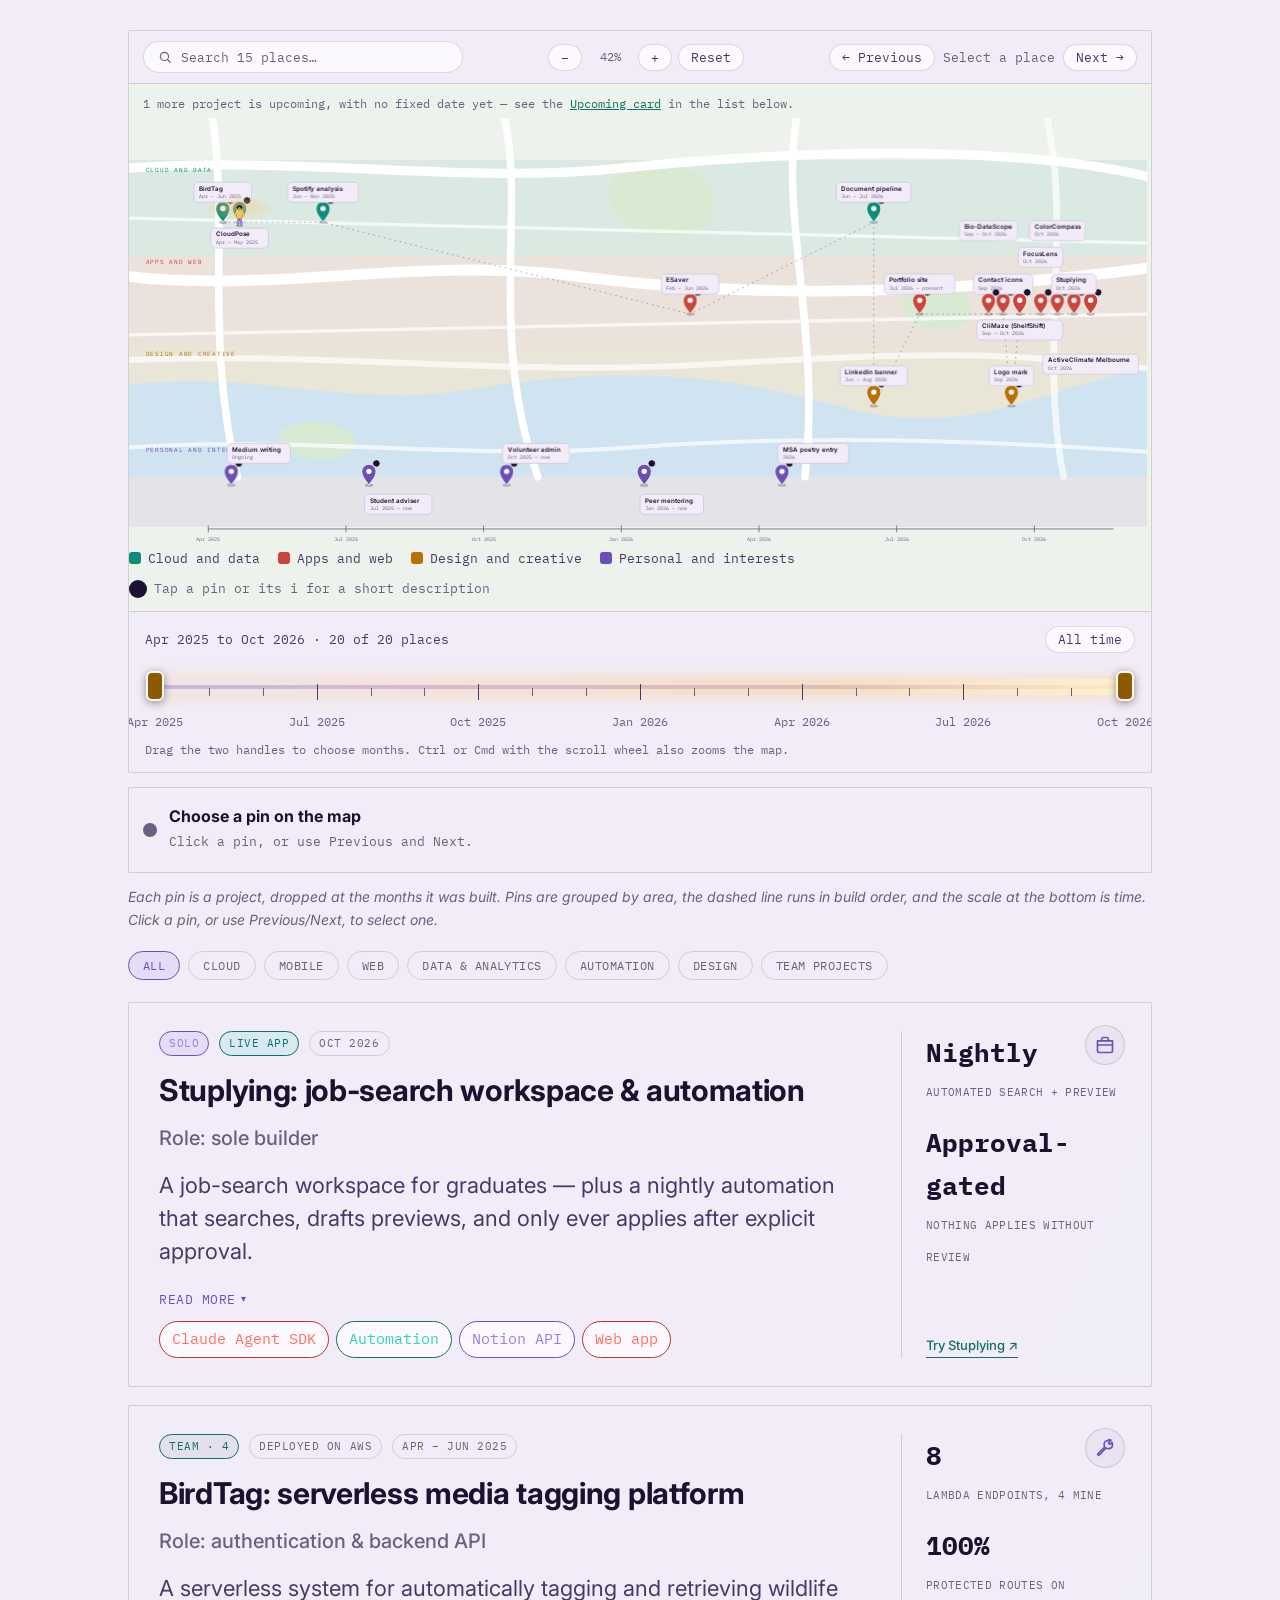
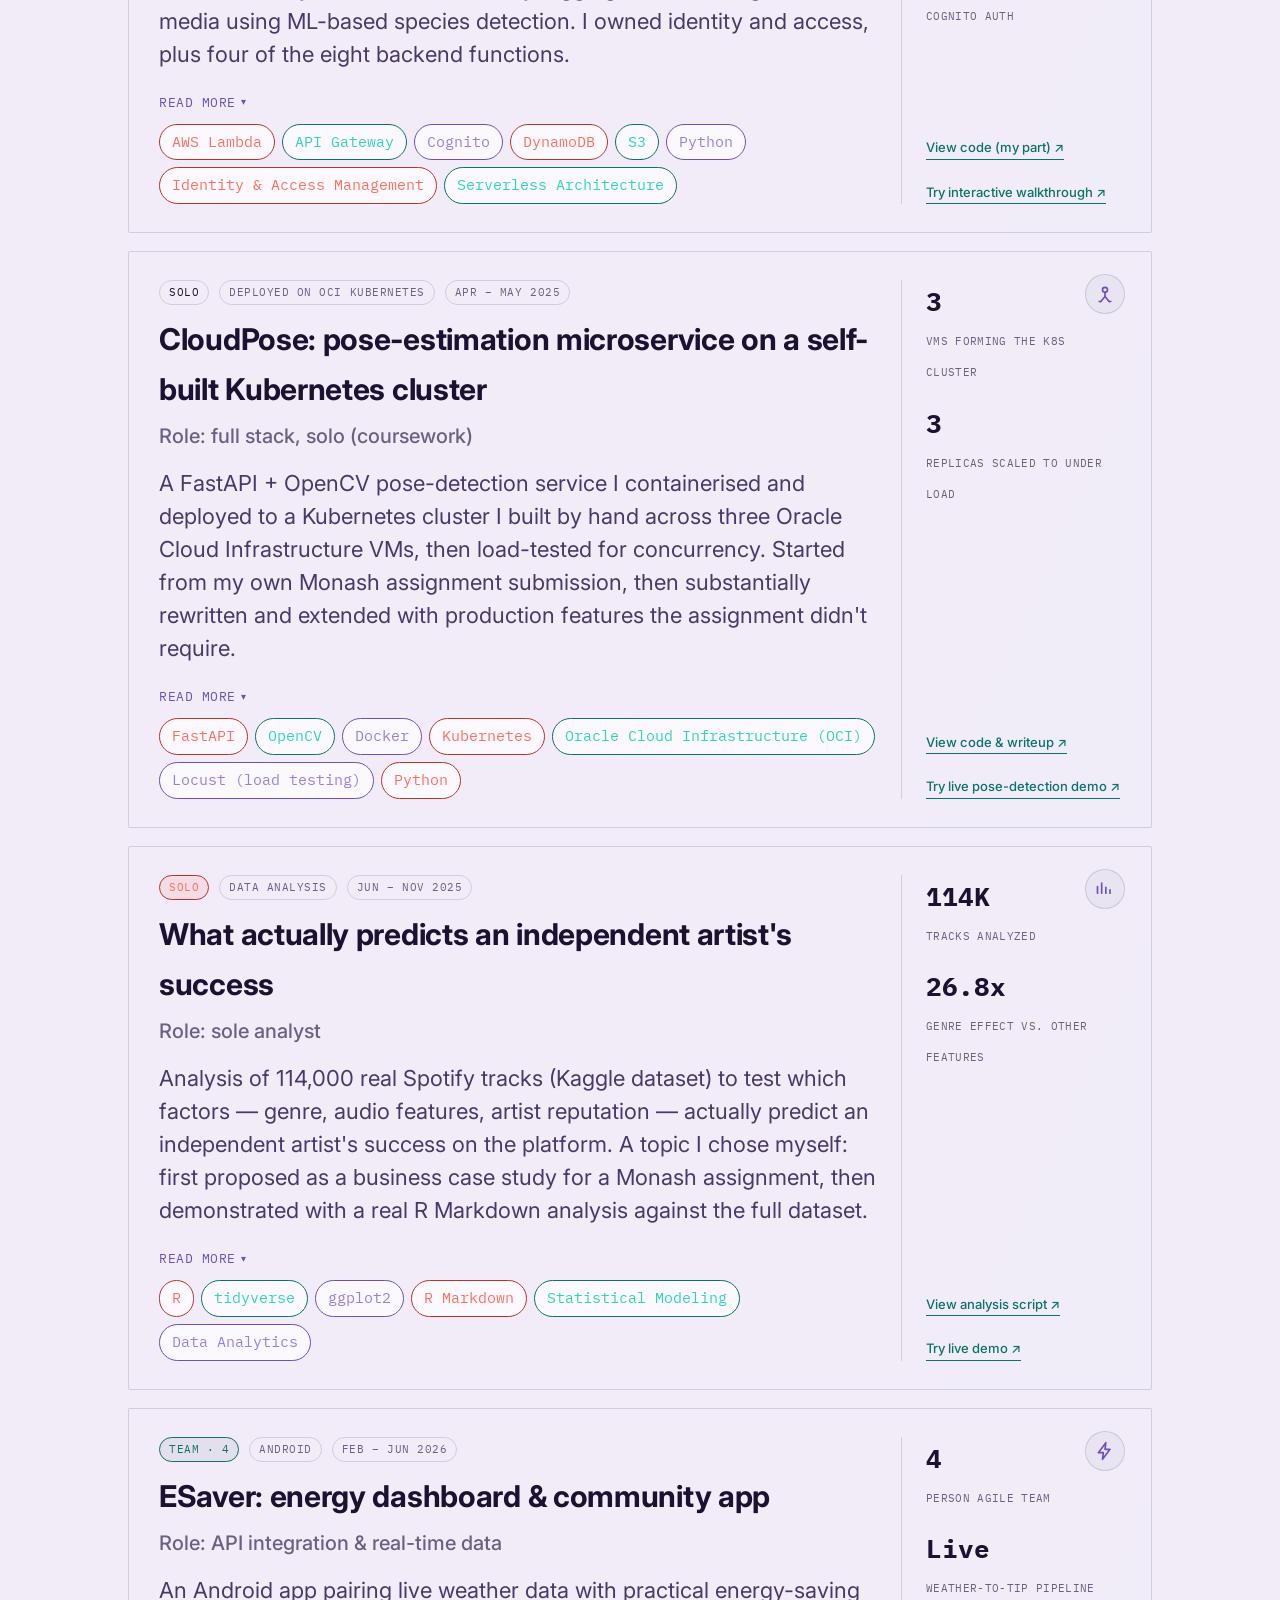
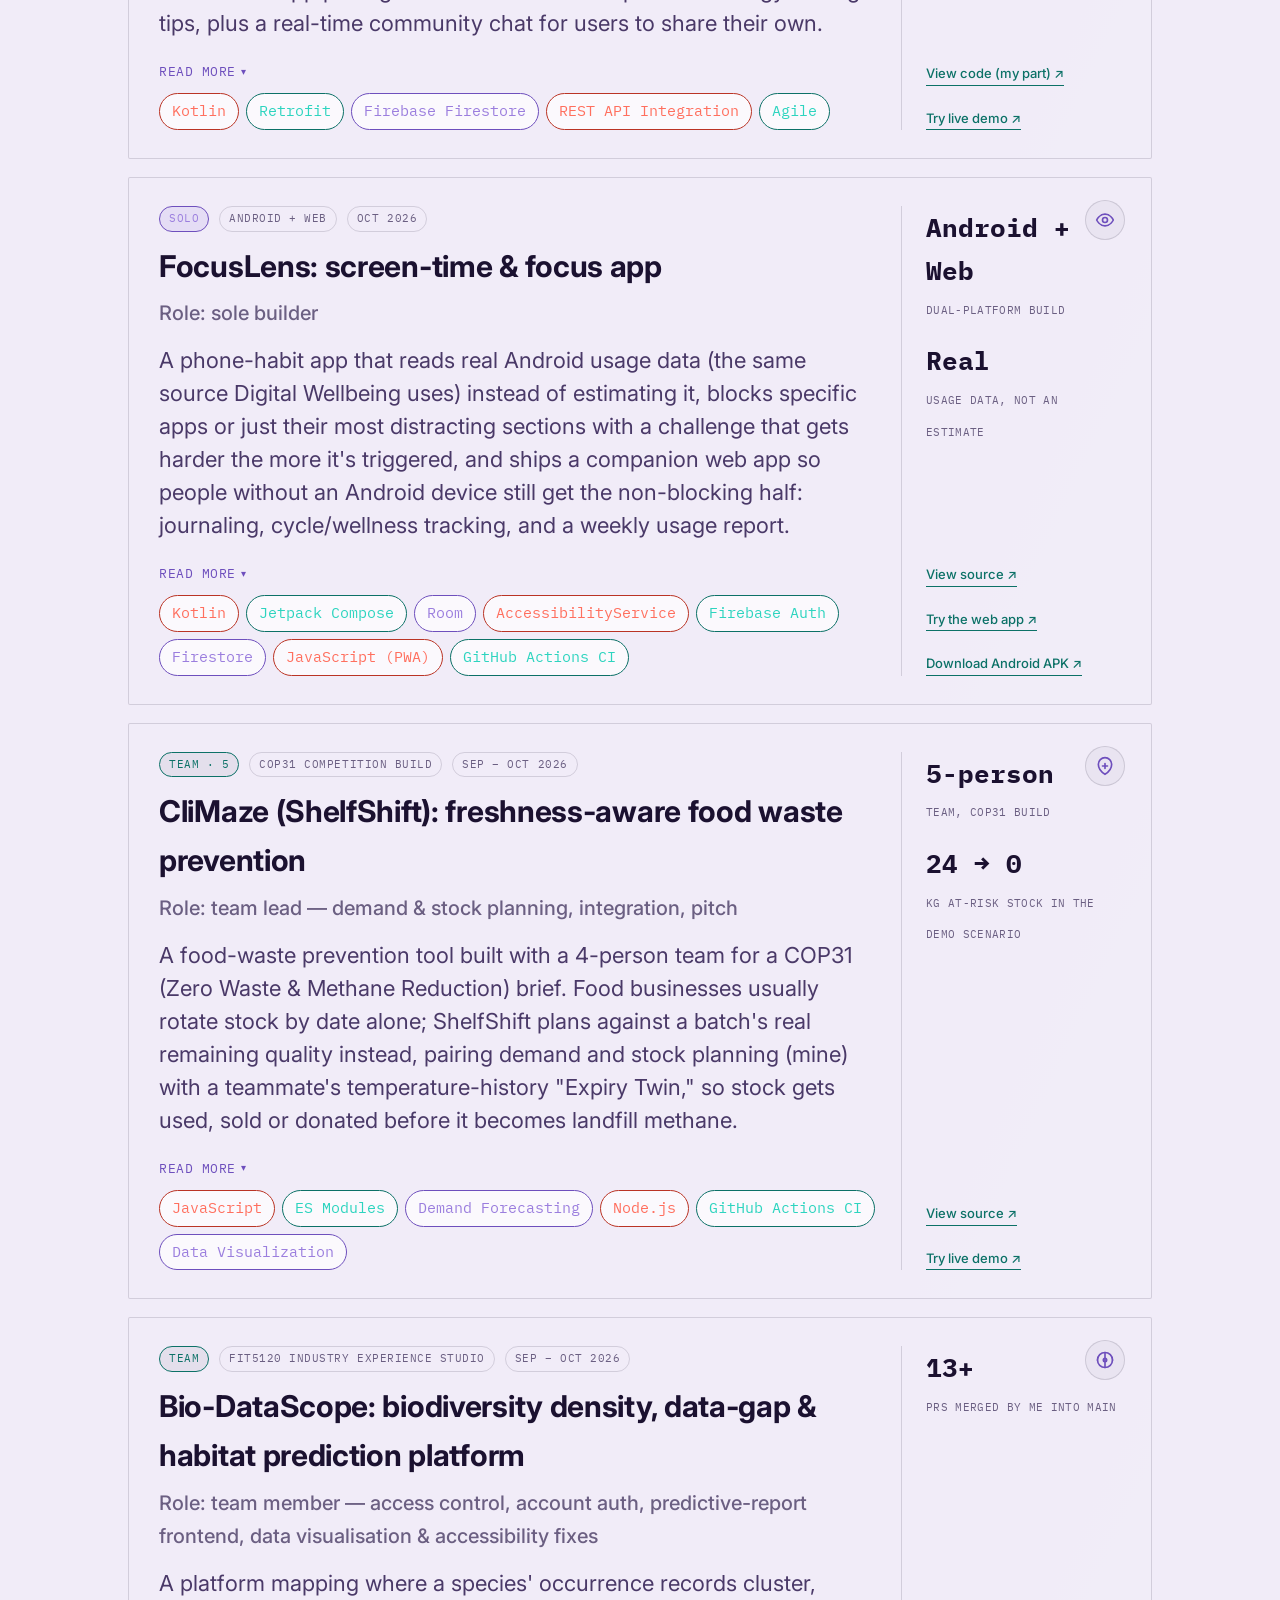
==== commit 2105b816: "Fix mobile-view button hidden on real phones; fix project map never fitting narrow screens - Preview" ====
--- a/index.html
+++ b/index.html
@@ -75,7 +75,7 @@
   ]
 }
 </script>
-<link rel="stylesheet" href="styles.css?v=21">
+<link rel="stylesheet" href="styles.css?v=22">
 </head>
 <body>
 
@@ -1271,6 +1271,7 @@
         <span class="gmap-nav" role="group" aria-label="Move between places"><button type="button" id="placePrev" class="gmap-btn" aria-label="Previous place">← Previous</button><span id="placeCount" class="mono">Select a place</span><button type="button" id="placeNext" class="gmap-btn" aria-label="Next place">Next →</button></span>
       </div>
       <p class="map-status-note mono">1 more project is upcoming, with no fixed date yet — see the <a href="#proj-upcoming">Upcoming card</a> in the list below.</p>
+      <p class="map-scroll-hint mono" aria-hidden="true">← swipe to see every pin, or pinch/zoom to fit more →</p>
       <div class="gmap-scroll" tabindex="0" aria-label="Project map. Use the arrow keys to move between places.">
 <svg viewBox="0 0 2440 1030" role="img" aria-labelledby="map-title map-desc" focusable="false">
   <title id="map-title">Project map, oldest to newest</title>
@@ -2606,7 +2607,7 @@
 <link href="https://assets.calendly.com/assets/external/widget.css" rel="stylesheet">
 <script src="https://assets.calendly.com/assets/external/widget.js" async></script>
 
-<script src="app.js?v=28"></script>
+<script src="app.js?v=29"></script>
 <script src="portfolio-sync.js?v=1"></script>
 
 </body>
--- a/styles.css
+++ b/styles.css
@@ -121,7 +121,6 @@
     width:120px; height:18px; background:var(--bg-panel); border-radius:0 0 14px 14px; z-index:2;
   }
   .device-preview-frame iframe{width:100%; height:100%; border:0; display:block;}
-  @media(max-width:480px){ #device-view-btn{display:none;} }
   .nav-chat-btn{
     display:flex; align-items:center; gap:6px; flex:none; cursor:pointer;
     font-family:'Inter'; font-weight:600; font-size:12.5px; color:var(--ink);
@@ -655,6 +654,11 @@
   .gmap-search::placeholder{color:var(--slate);}
   .map-status-note{font-size:12px; color:var(--slate); margin:10px 14px 0; padding-bottom:4px;}
   .map-status-note a{color:var(--teal);}
+  /* The map is wider than a phone screen even at its smallest legible zoom, so on narrow
+     screens it genuinely has to be scrolled to see every pin — this says so, instead of it
+     just looking cut off with no explanation. */
+  .map-scroll-hint{display:none;}
+  @media(max-width:700px){ .map-scroll-hint{display:block; font-size:11px; color:var(--amber); margin:8px 14px 0; text-align:center;} }
   .gpin.gpin-highlight .gpin-body{animation:gpinHighlight 1.4s ease-out;}
   @keyframes gpinHighlight{
     0%{filter:brightness(1) drop-shadow(0 0 0 rgba(255,197,107,0));}
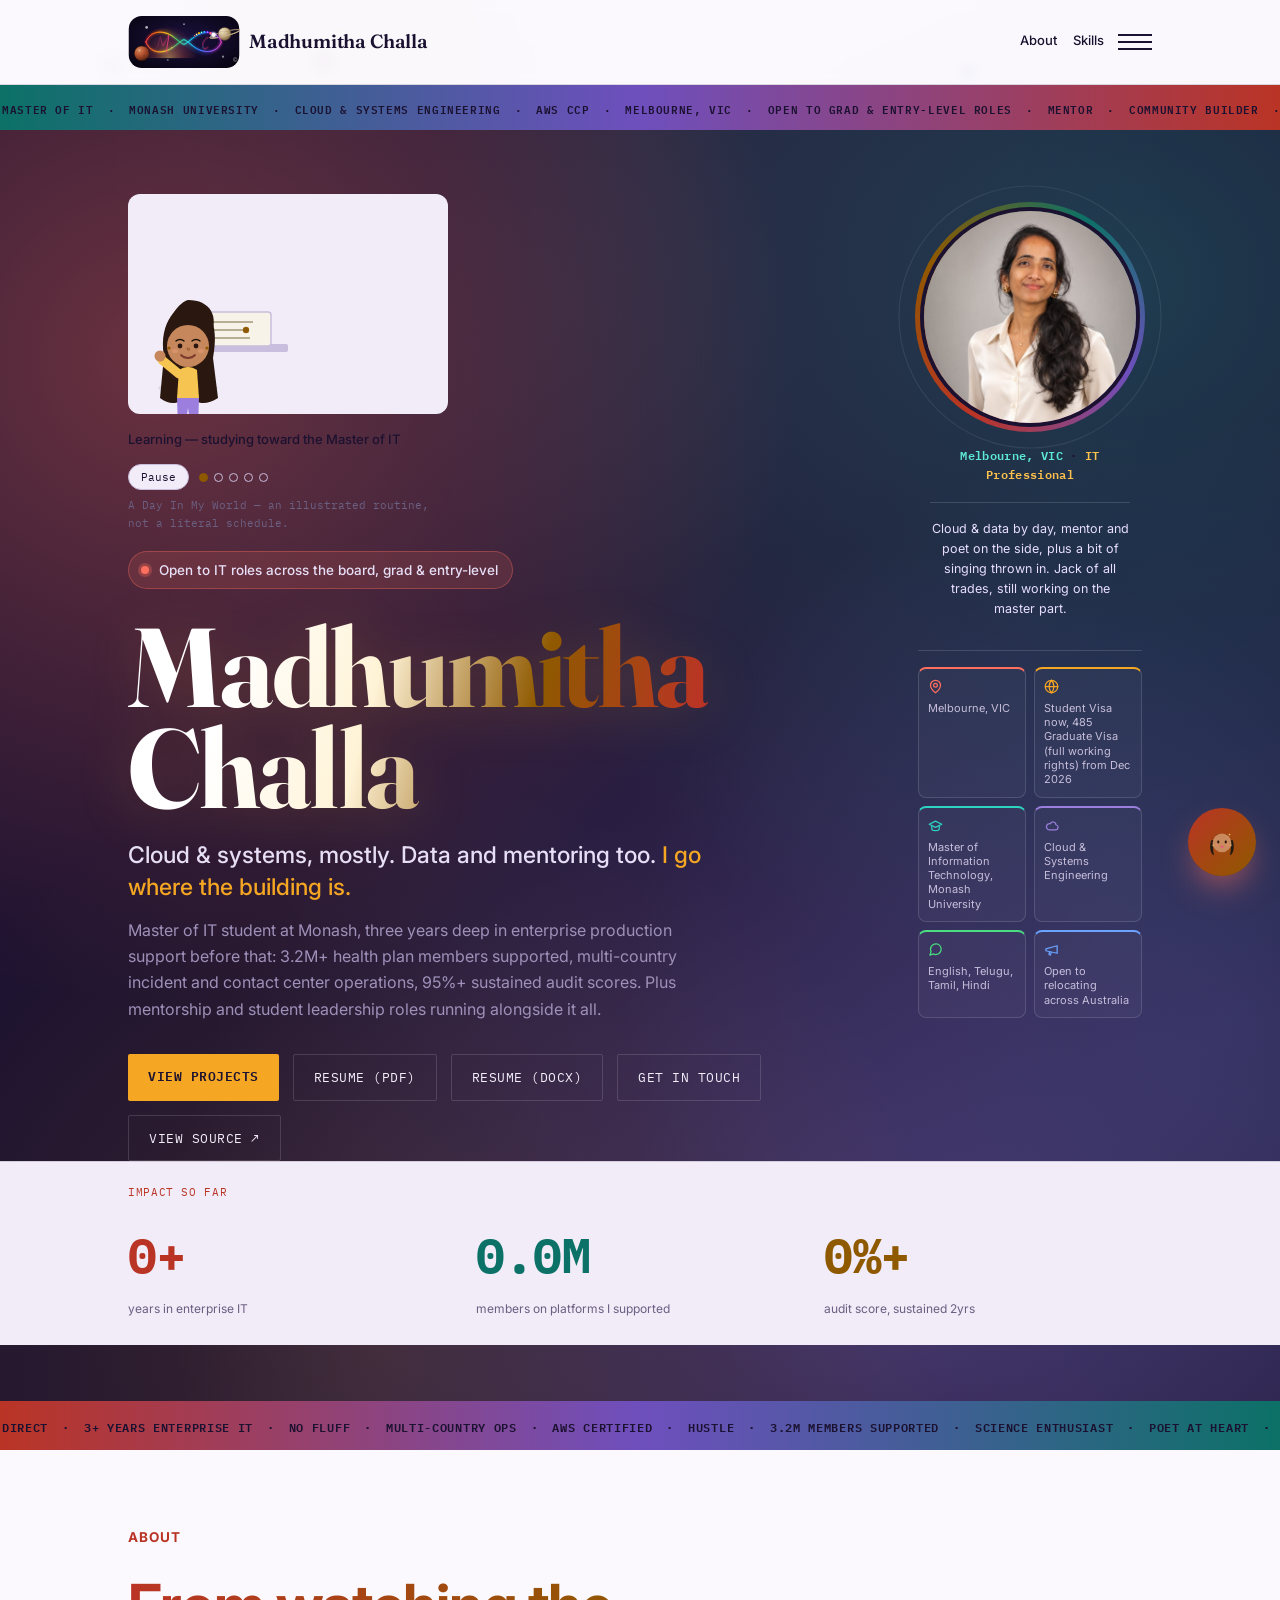
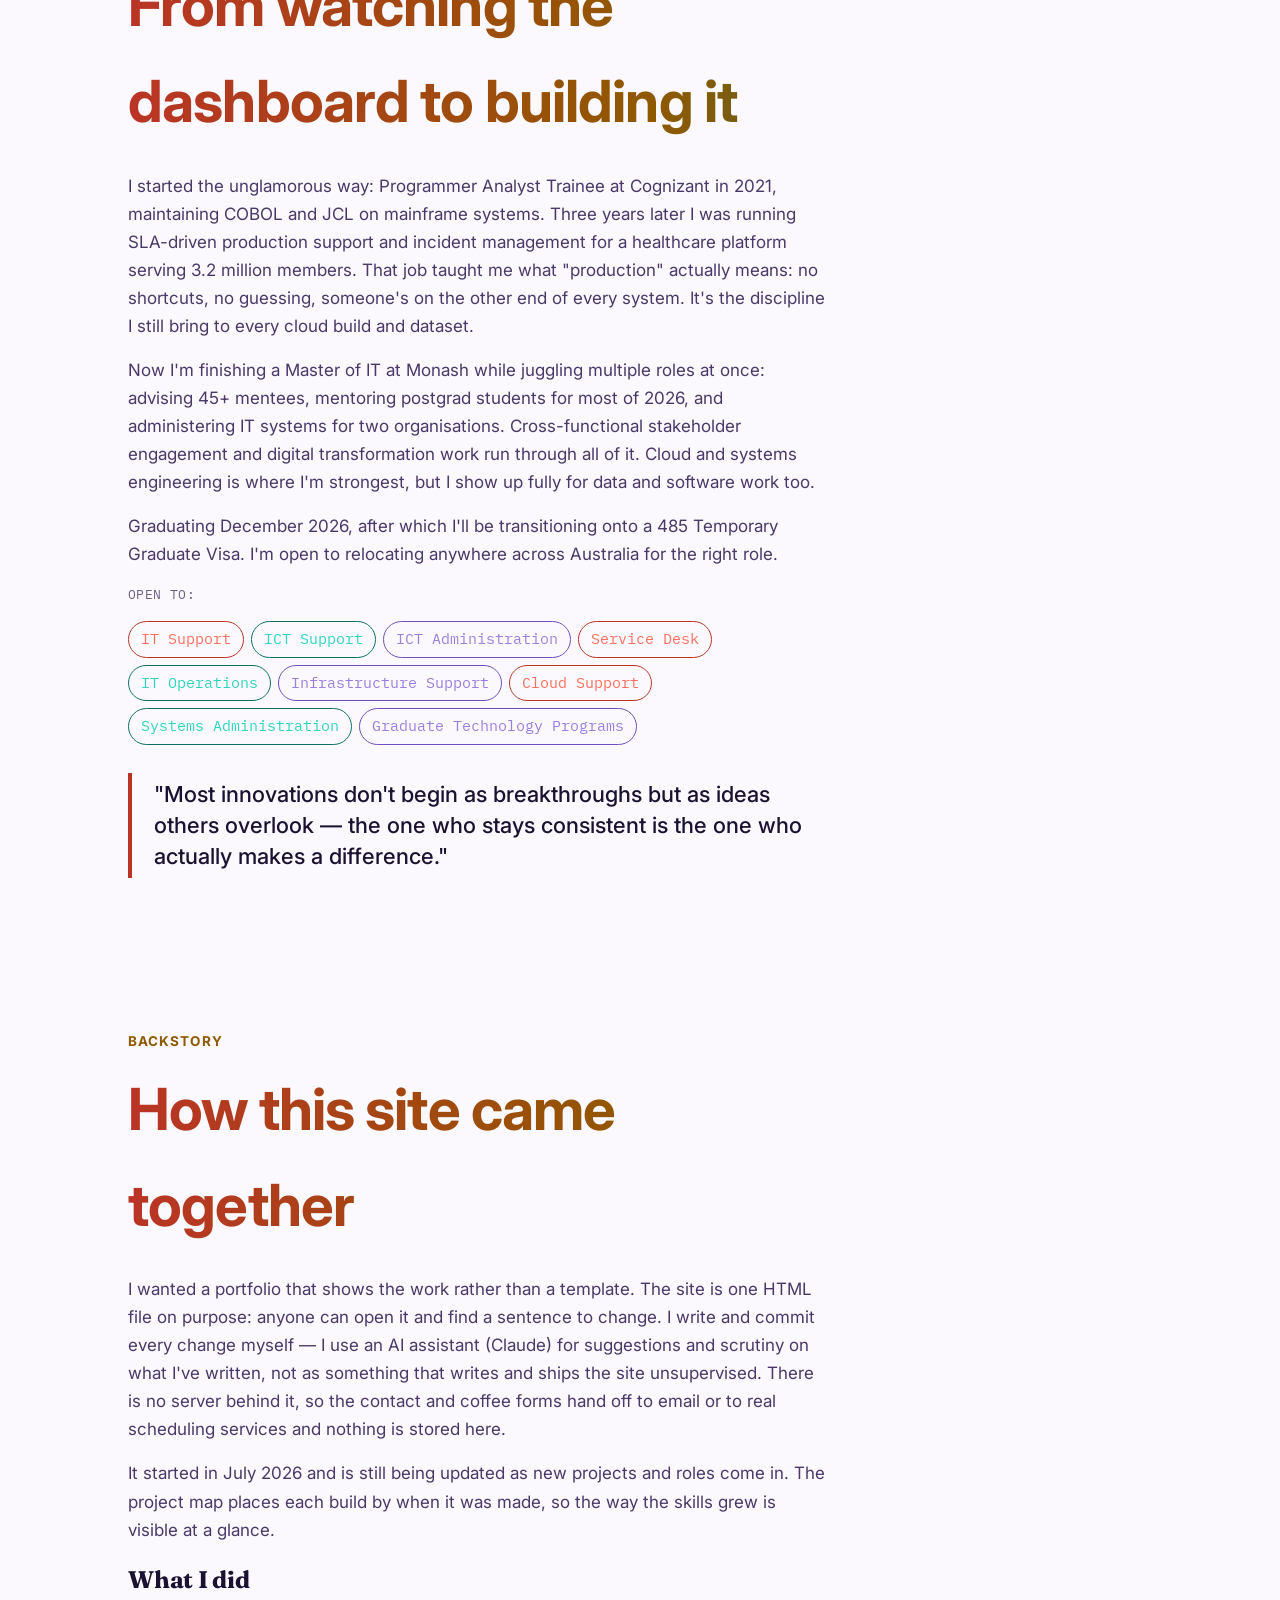
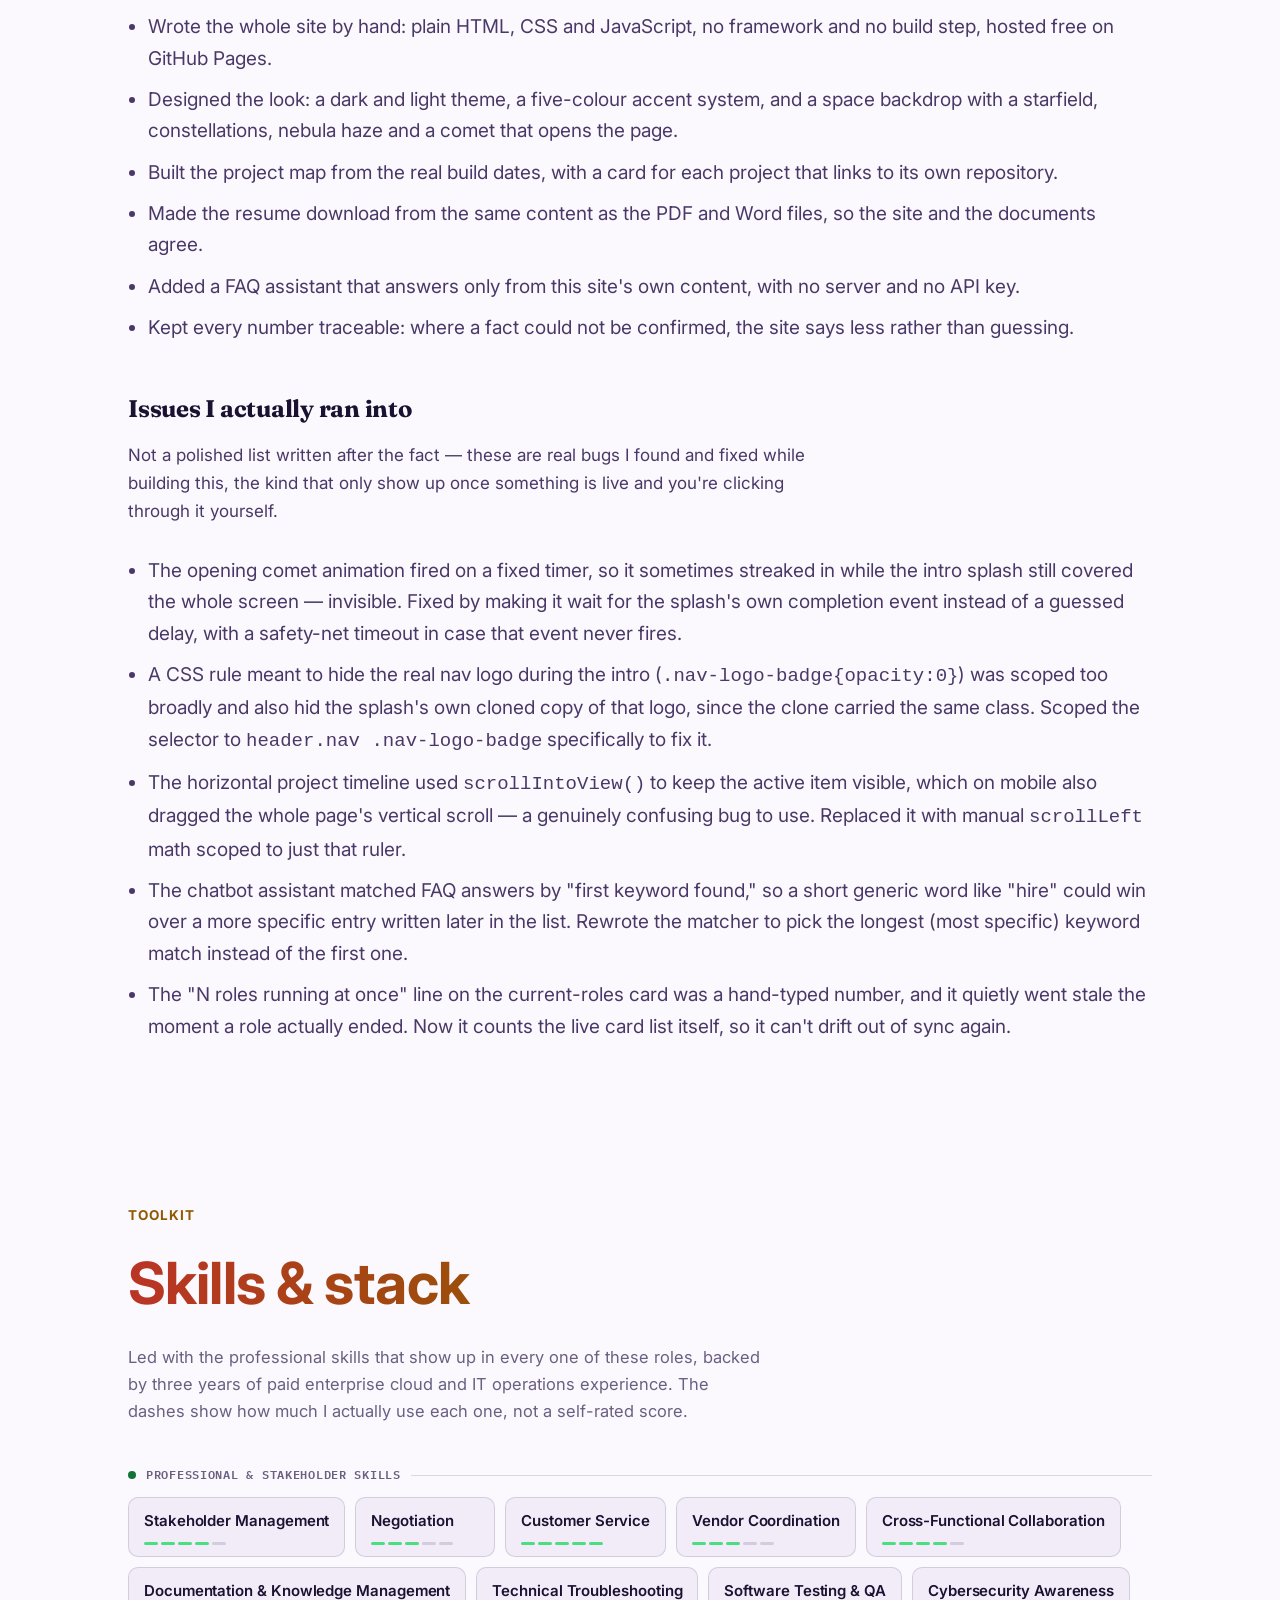
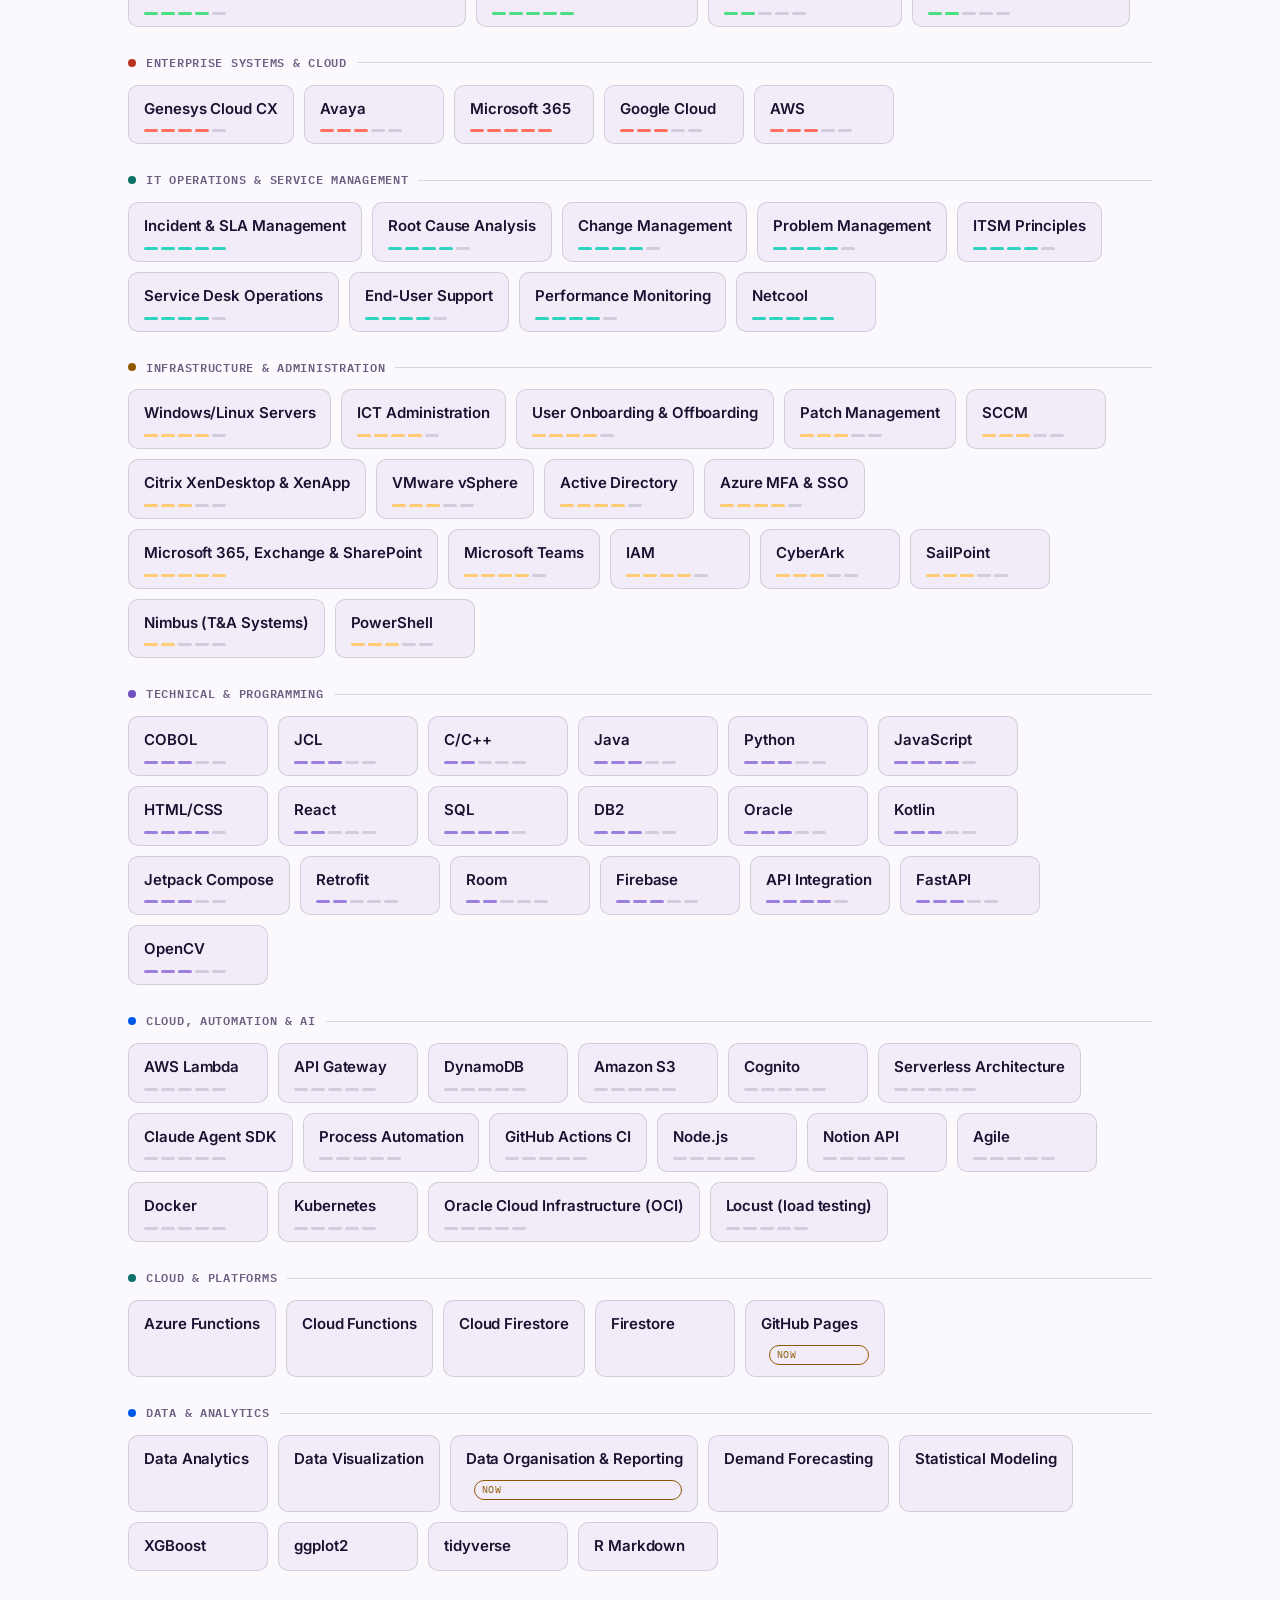
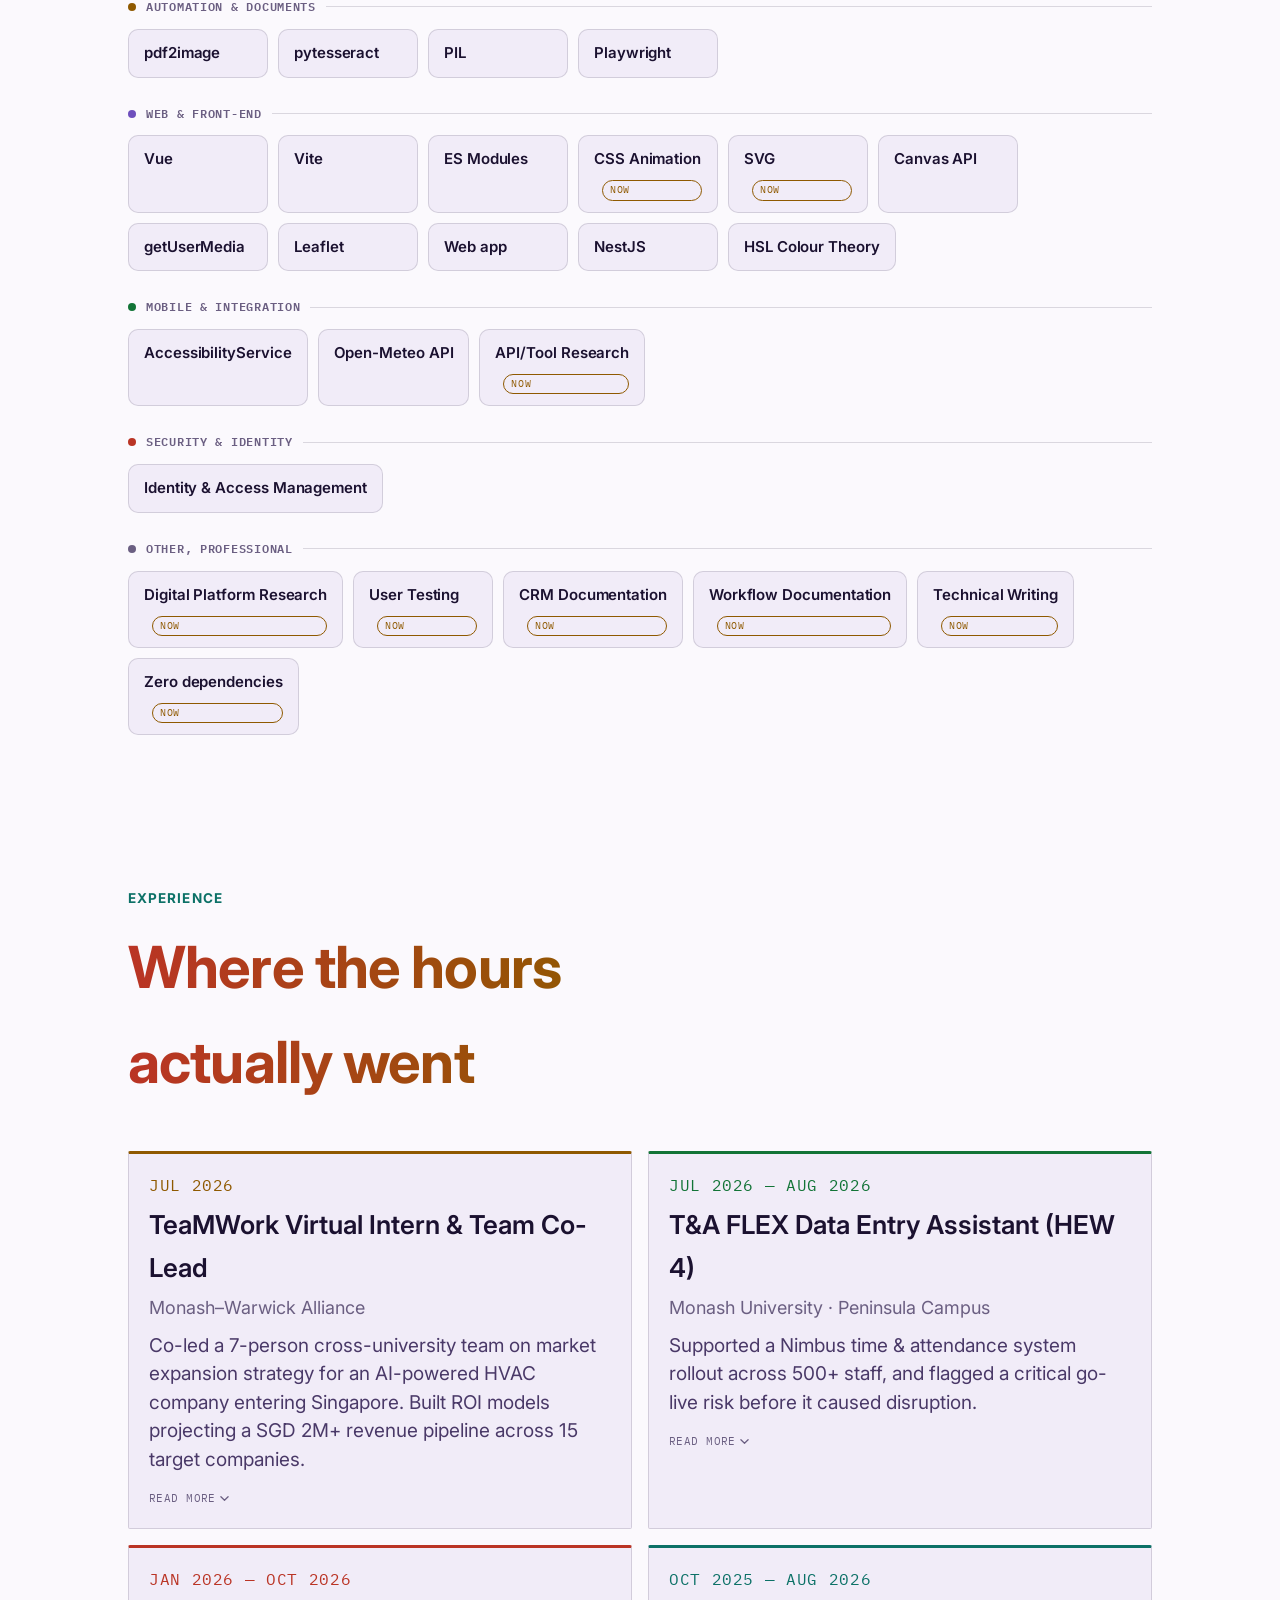
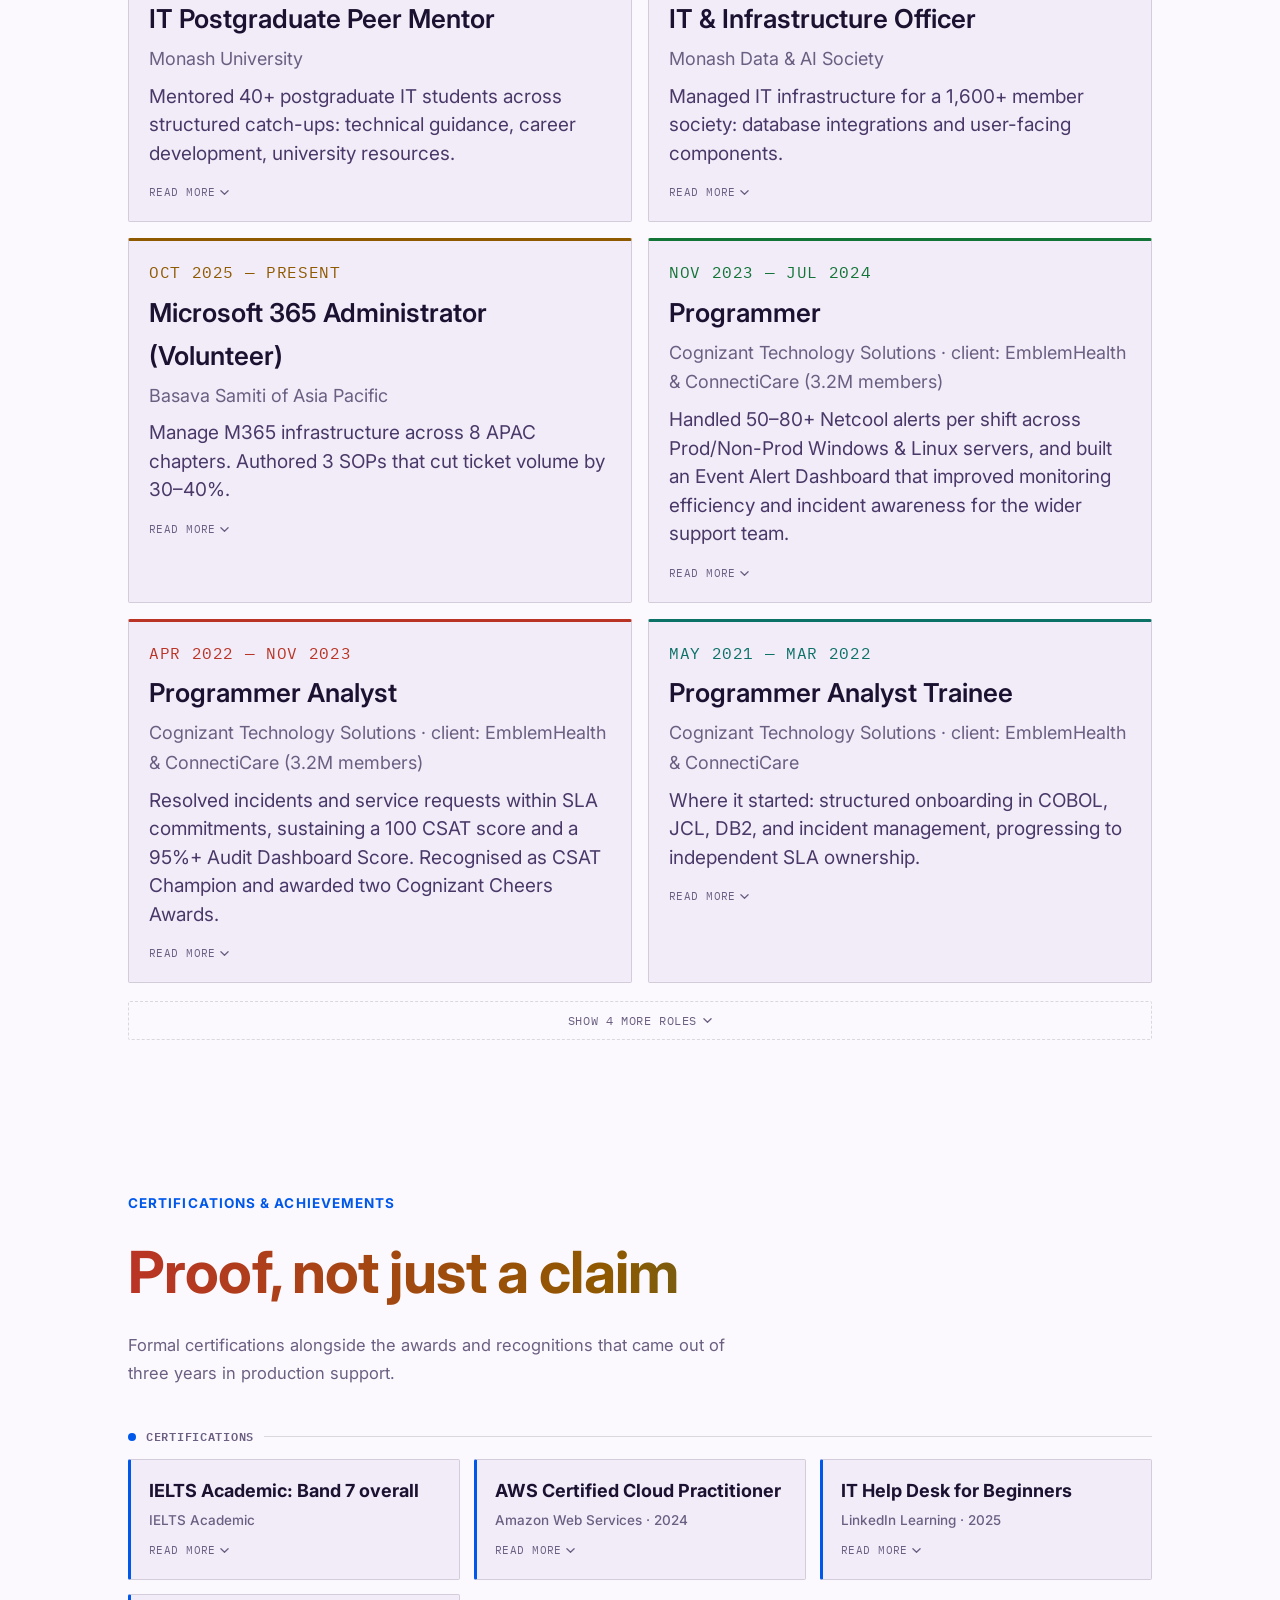
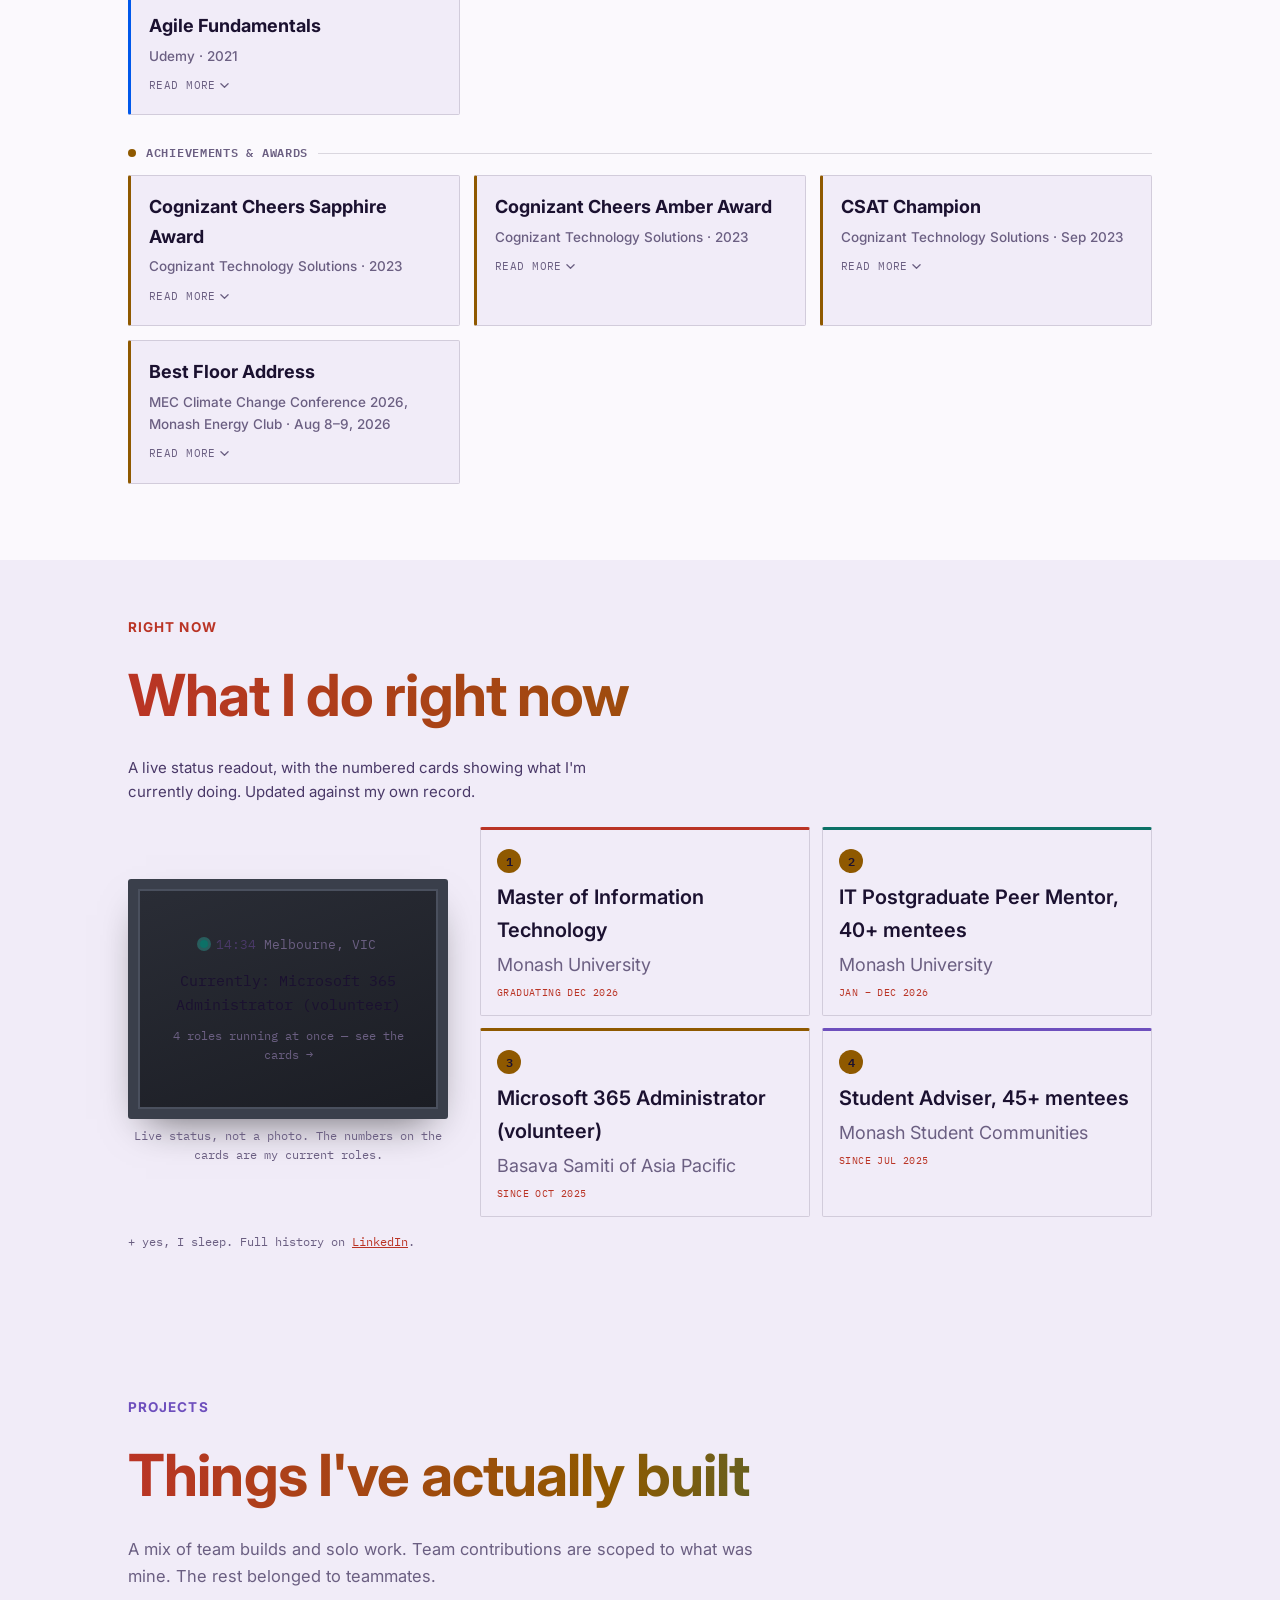
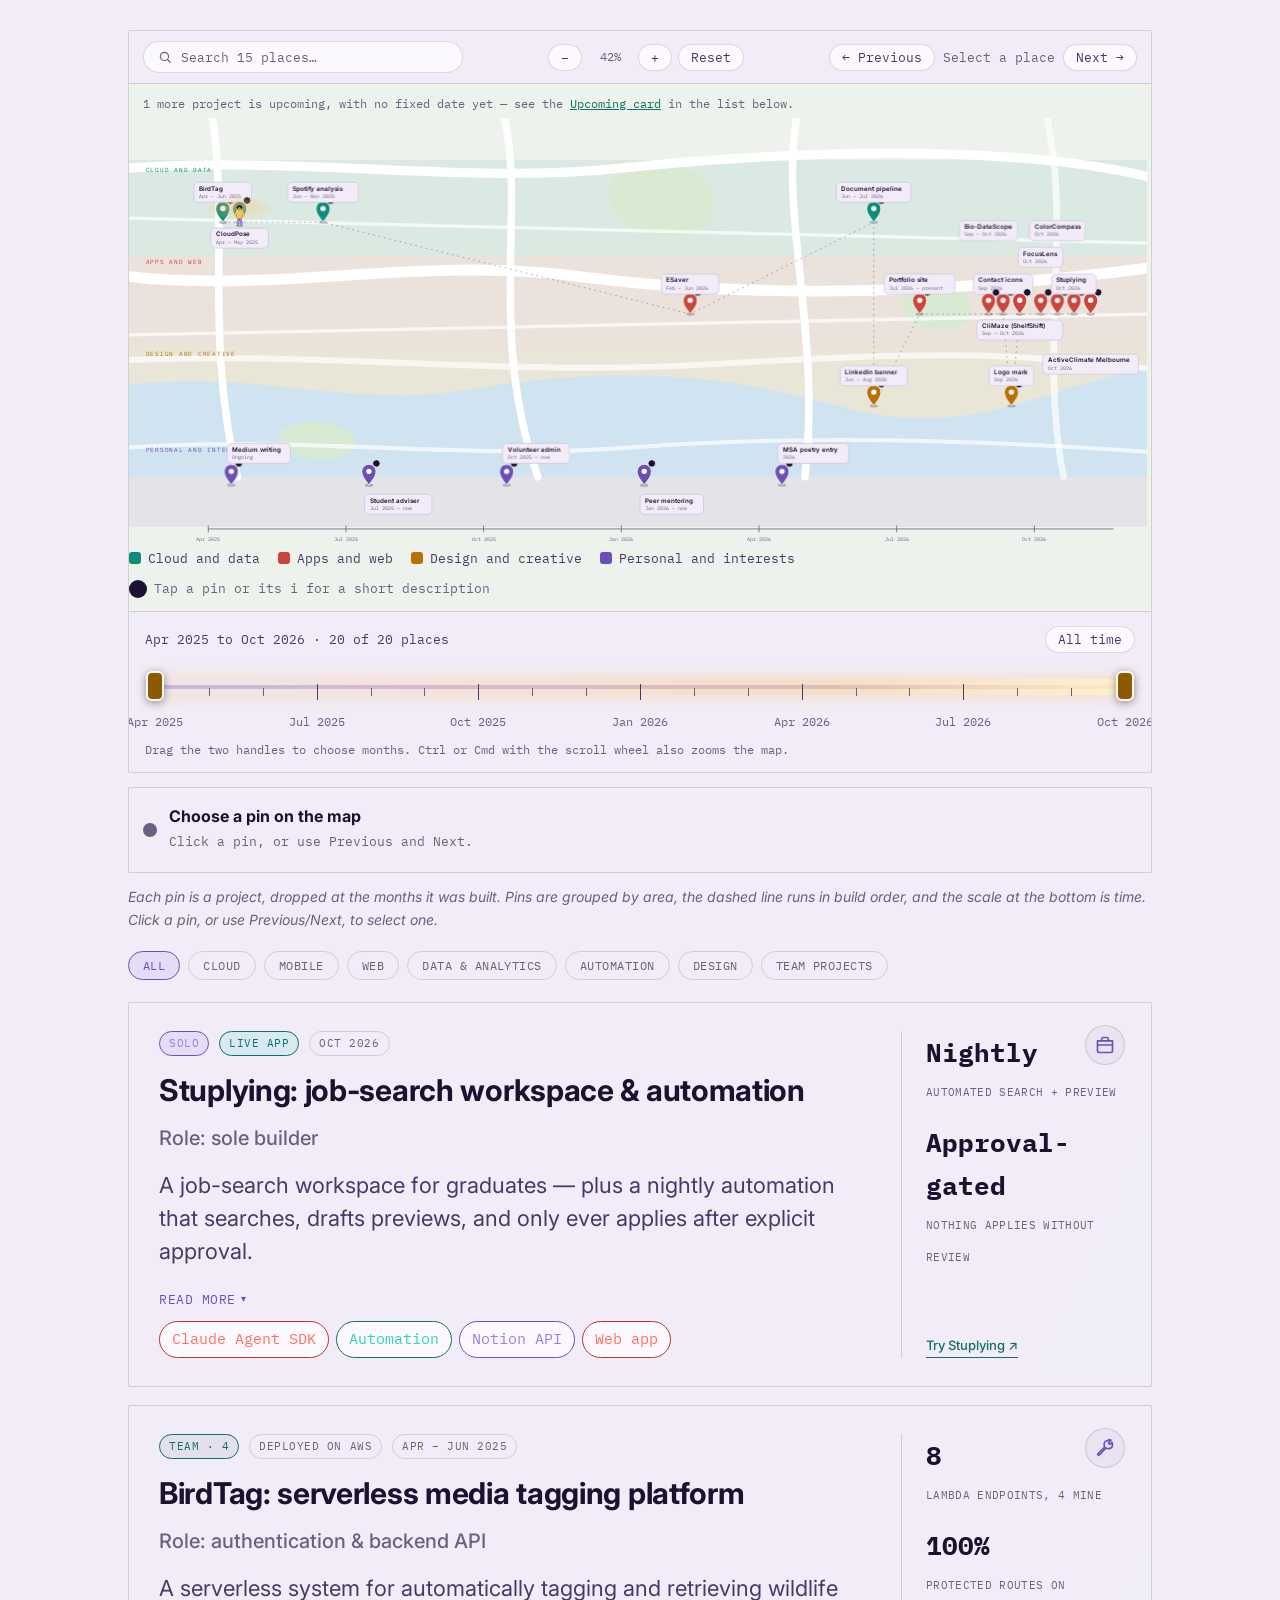
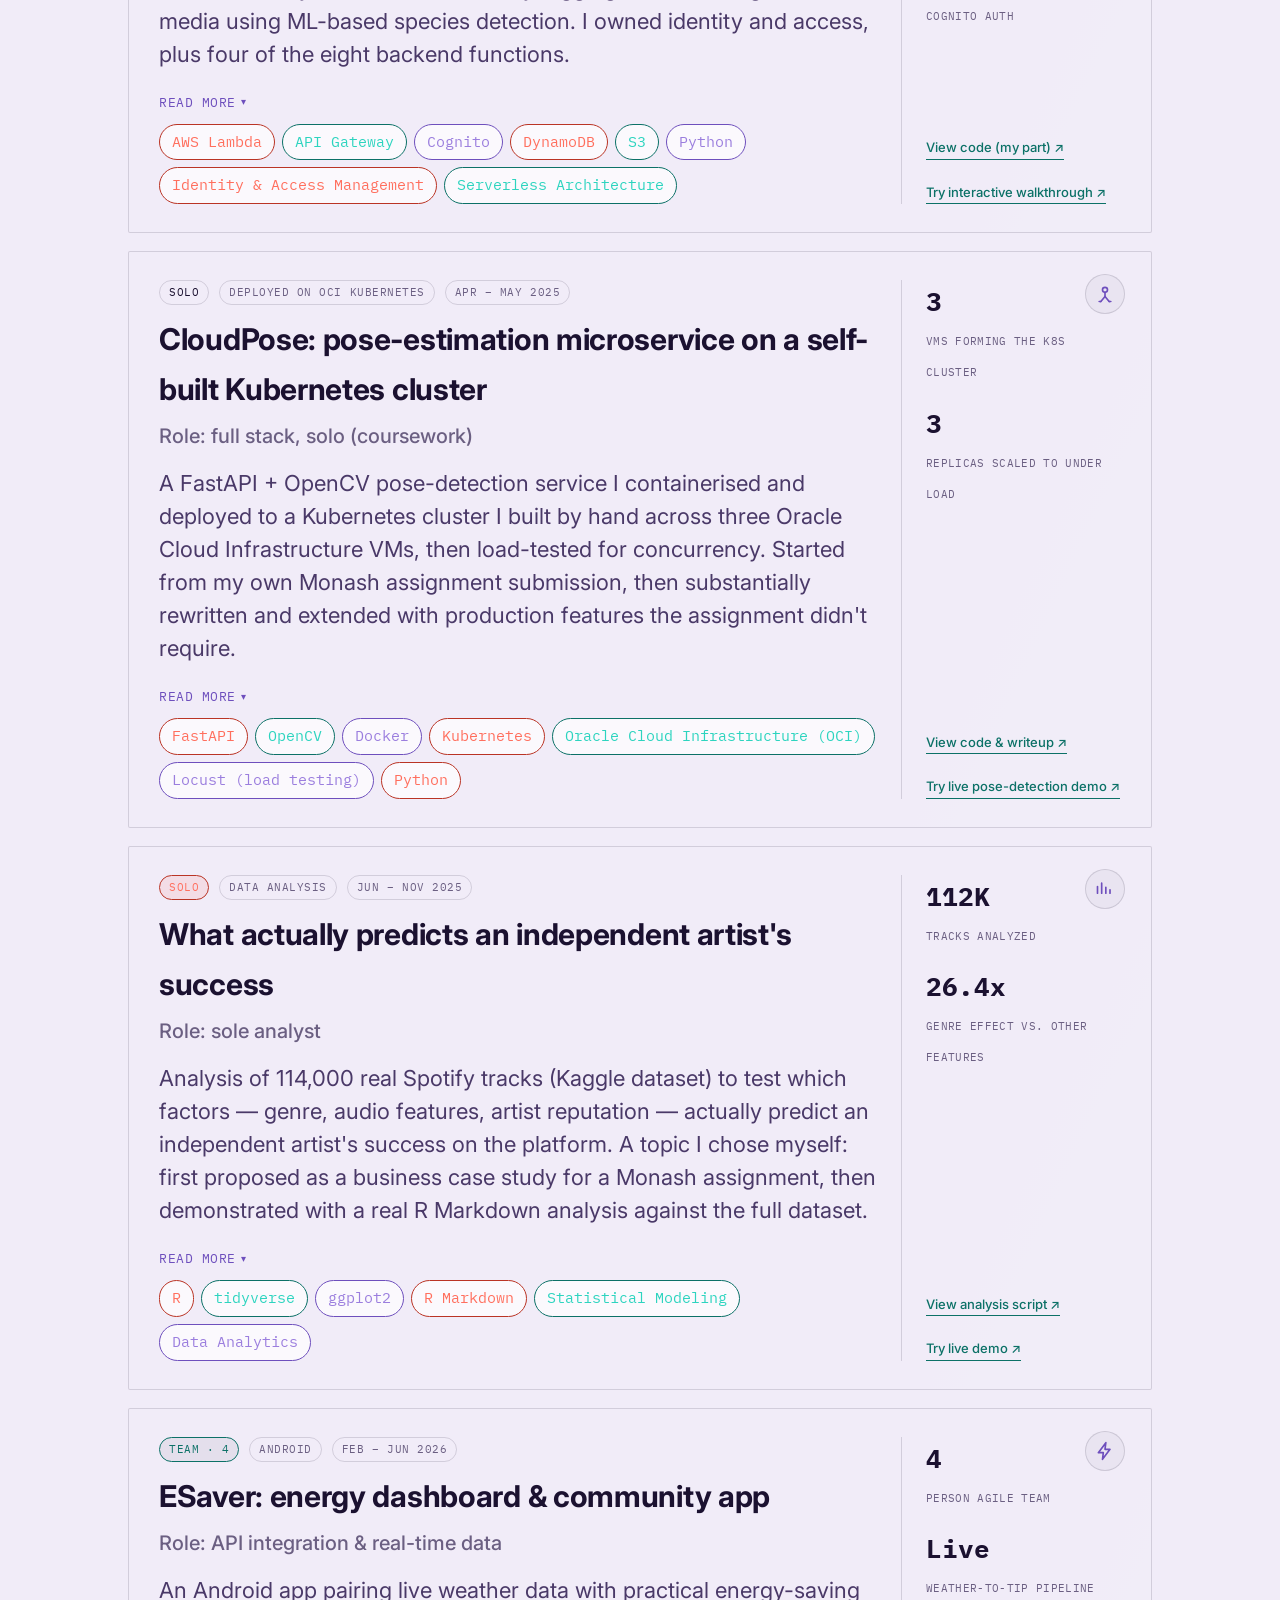
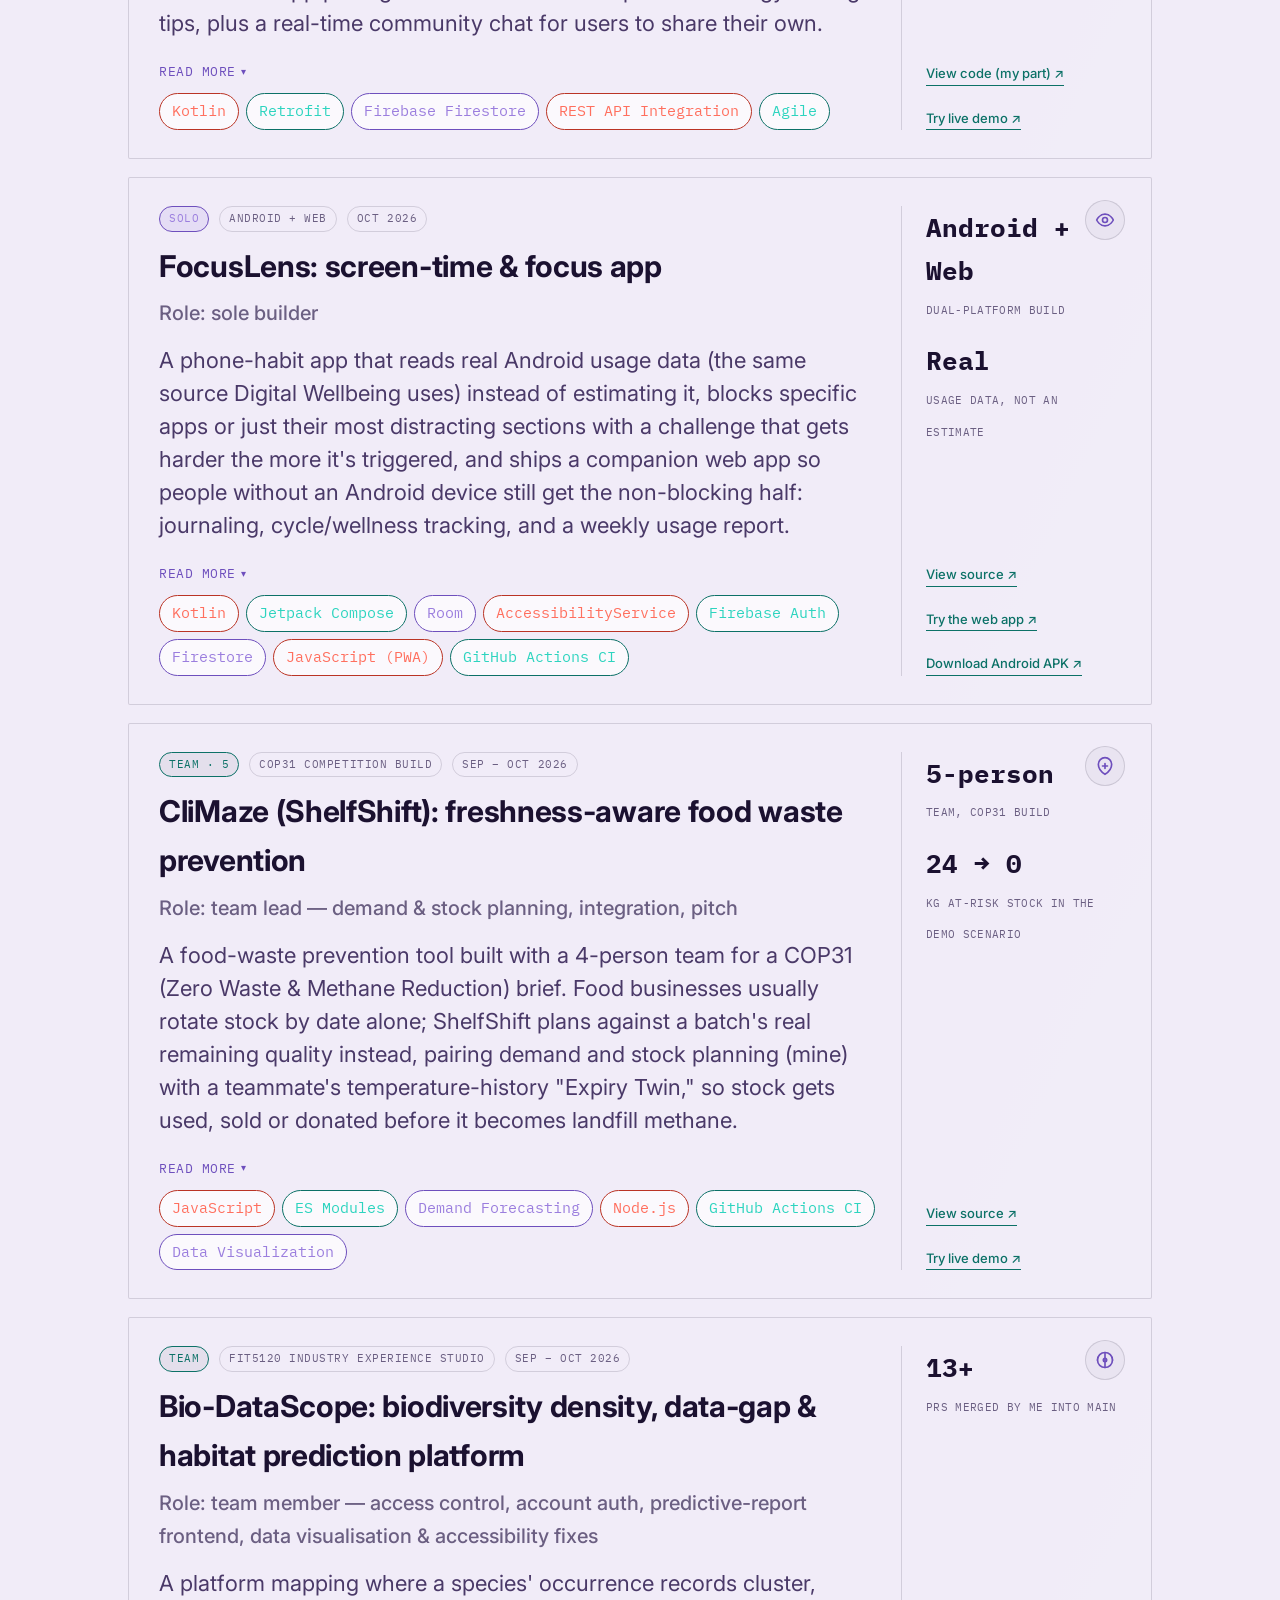
==== commit 6999be85: "Keep a couple of top nav links visible in the bar below the hamburger breakpoint Below 1400px wide, " ====
--- a/index.html
+++ b/index.html
@@ -75,7 +75,7 @@
   ]
 }
 </script>
-<link rel="stylesheet" href="styles.css?v=22">
+<link rel="stylesheet" href="styles.css?v=23">
 </head>
 <body>
 
@@ -652,6 +652,10 @@
       </div>
       </a>
       <div class="nav-name">Madhumitha Challa</div>
+    </div>
+    <div class="nav-quick" aria-hidden="false">
+      <a href="#about" class="nav-c-coral">About</a>
+      <a href="#skills" class="nav-c-amber">Skills</a>
     </div>
     <button class="nav-toggle" id="nav-toggle" aria-label="Toggle navigation menu" aria-expanded="false">
       <span></span><span></span><span></span>
--- a/styles.css
+++ b/styles.css
@@ -261,6 +261,16 @@
   .nav-links a.nav-c-green, .nav-links .nav-c-green > a{color:var(--green);}
   .nav-links a.nav-c-blue, .nav-links .nav-c-blue > a{color:var(--blue);}
   .nav-links a.nav-c-pink, .nav-links .nav-c-pink > a{color:var(--pink);}
+  /* A couple of top links stay visible in the bar itself even once the hamburger takes over
+     the rest — not an all-or-nothing menu. Hidden at full width (nav-links already shows
+     everything inline there) and hidden again once the screen is too narrow for logo + these
+     + the hamburger to fit on one row without wrapping/overflowing. */
+  .nav-quick{display:none; align-items:center; gap:16px; font-family:'Inter'; font-weight:500; font-size:13px; flex:none; margin-left:auto; margin-right:14px;}
+  .nav-quick a{text-decoration:none; border-bottom:1px solid transparent; padding-bottom:2px; transition:filter .15s, border-color .15s;}
+  .nav-quick a:hover, .nav-quick a:focus-visible{filter:brightness(1.25); border-color:currentColor;}
+  .nav-quick a:focus-visible{outline:2px solid var(--amber); outline-offset:3px;}
+  @media(max-width:1400px){ .nav-quick{display:flex;} }
+  @media(max-width:560px){ .nav-quick{display:none;} }
   .nav-toggle{
     display:none; flex-direction:column; justify-content:center; gap:5px;
     width:34px; height:34px; background:none; border:none; cursor:pointer; padding:0;
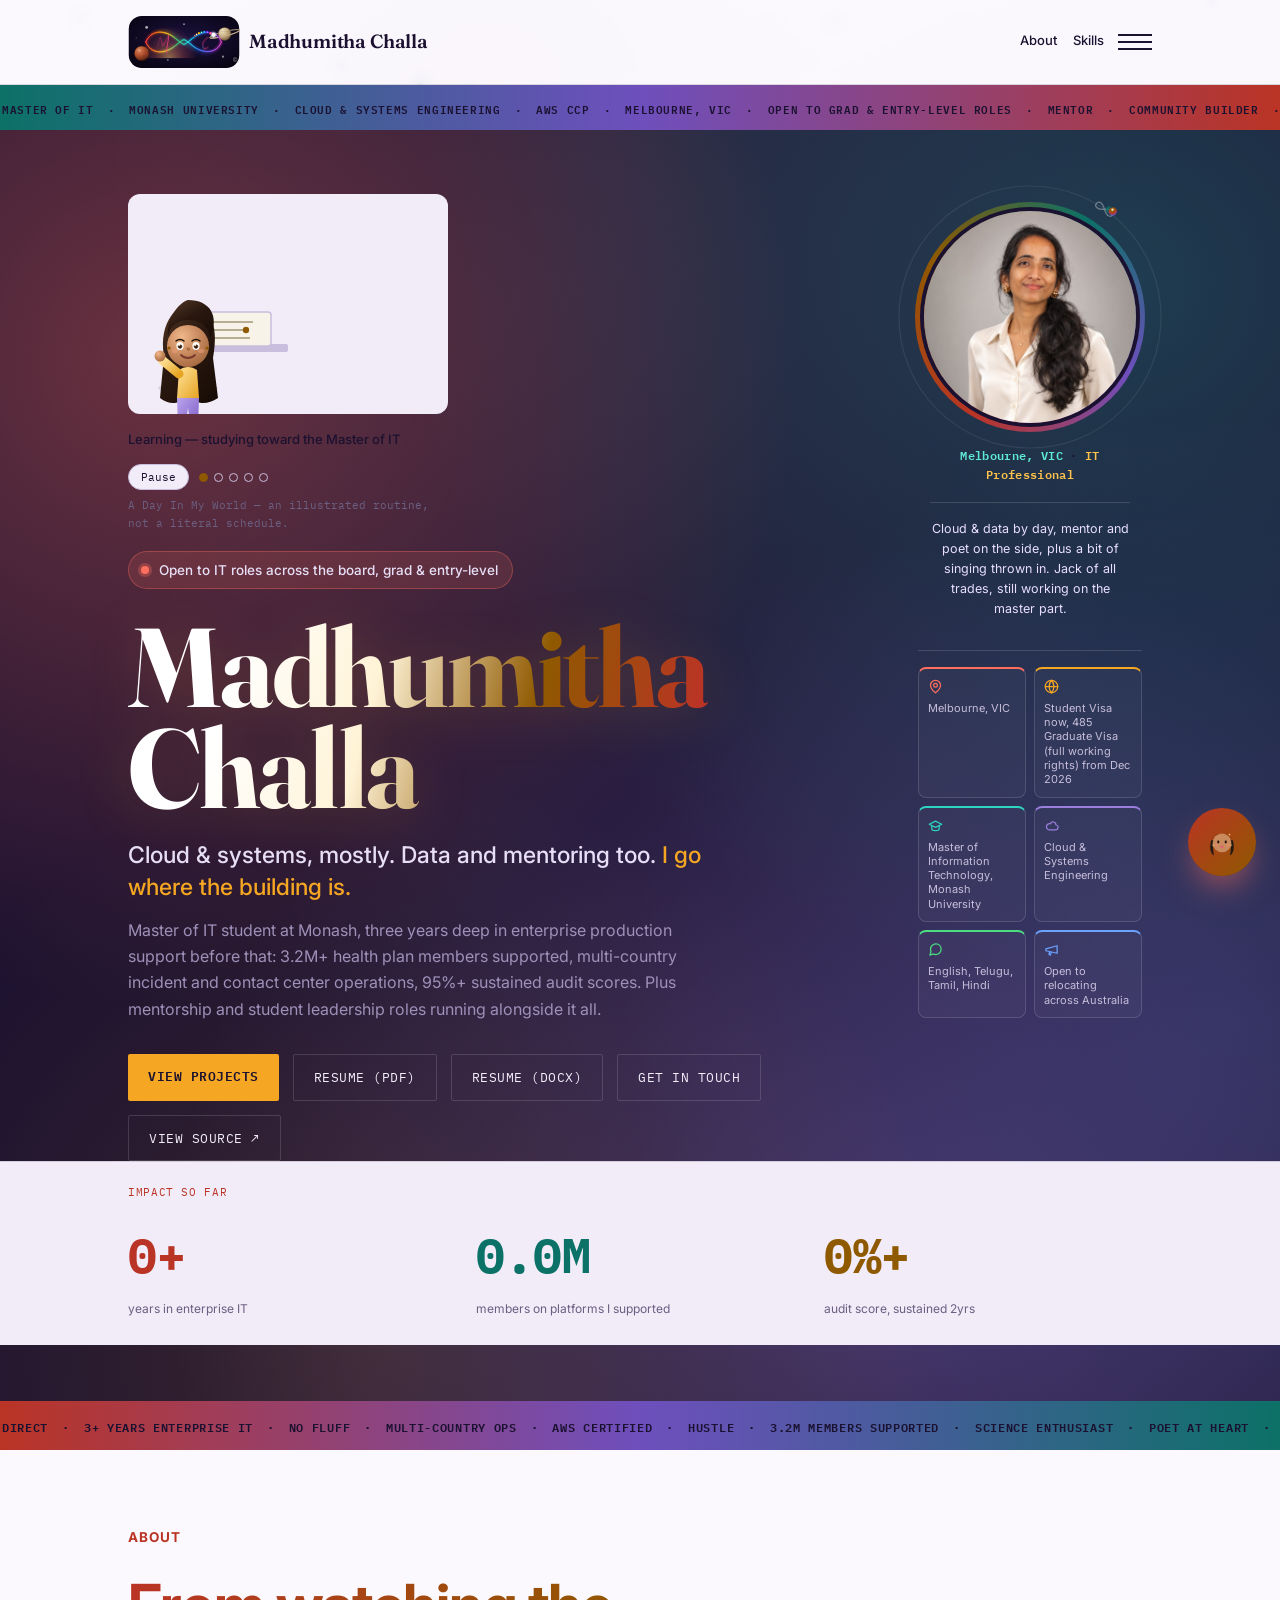
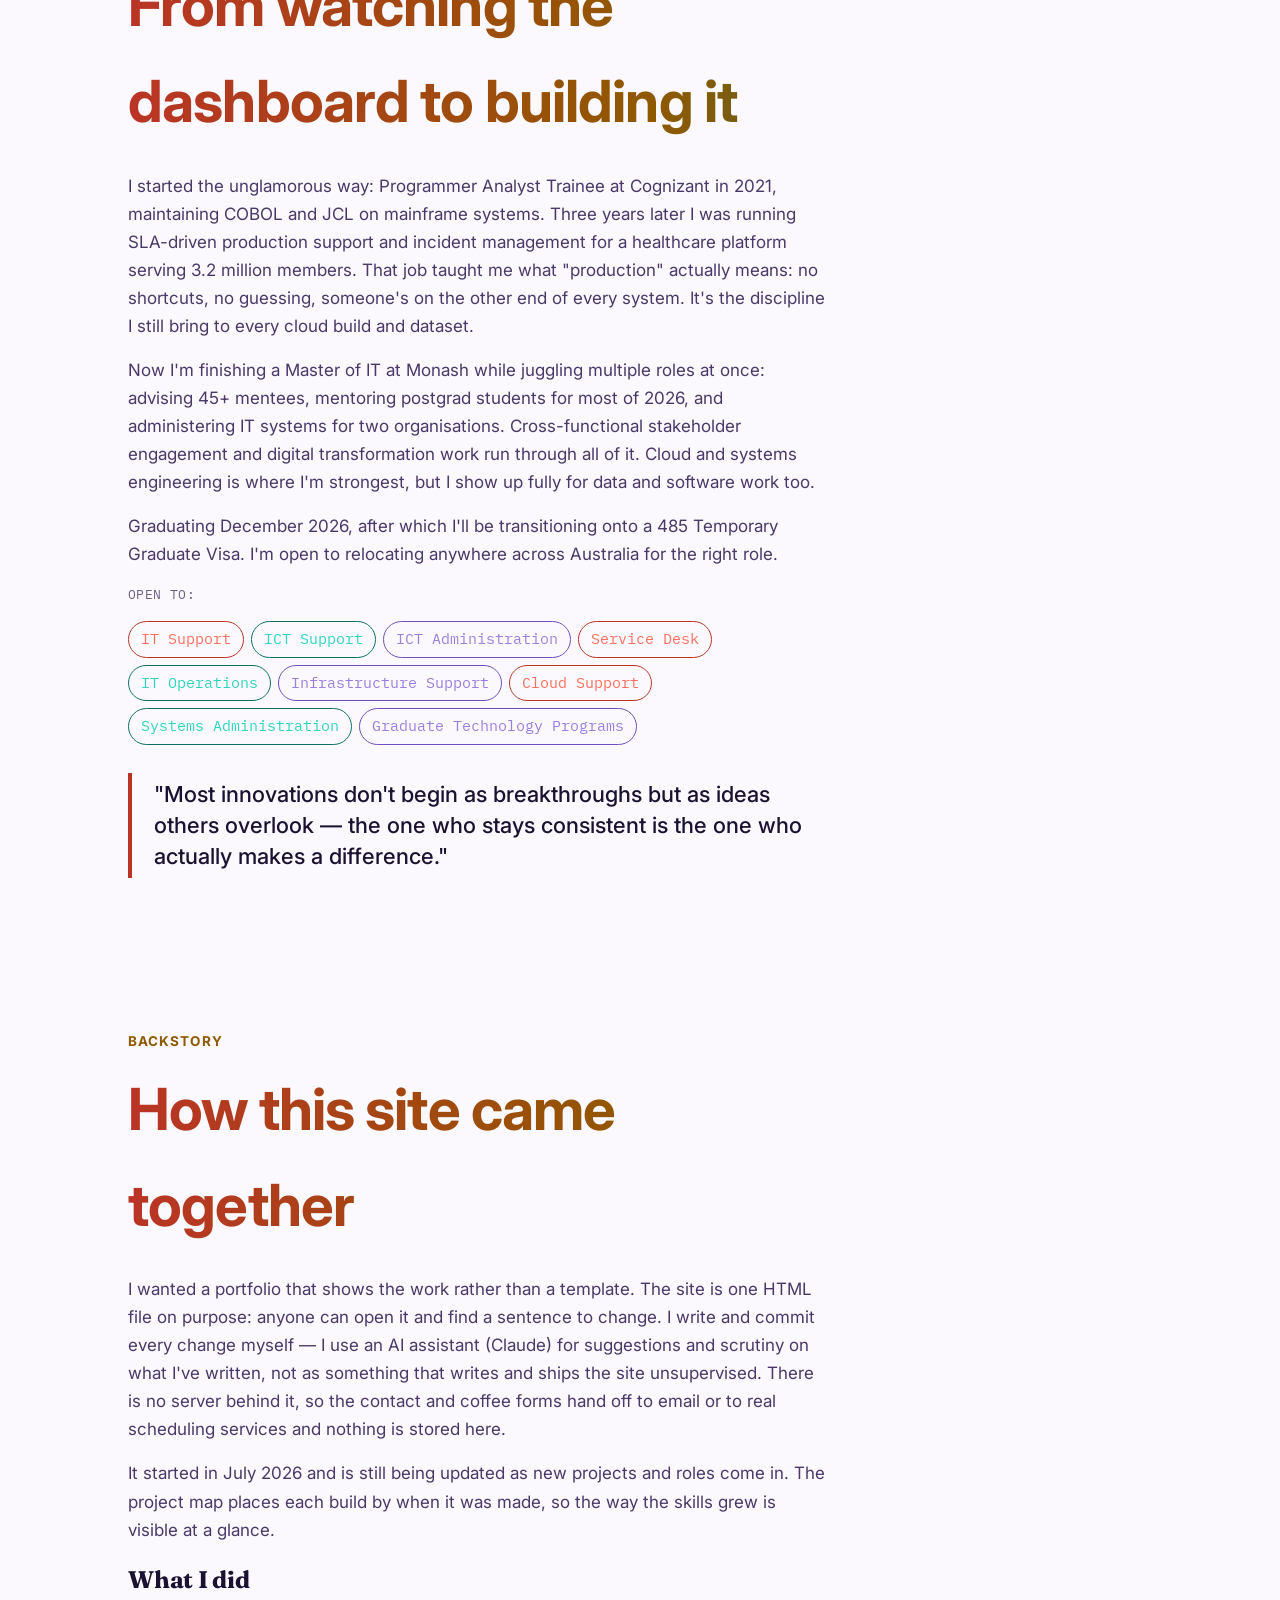
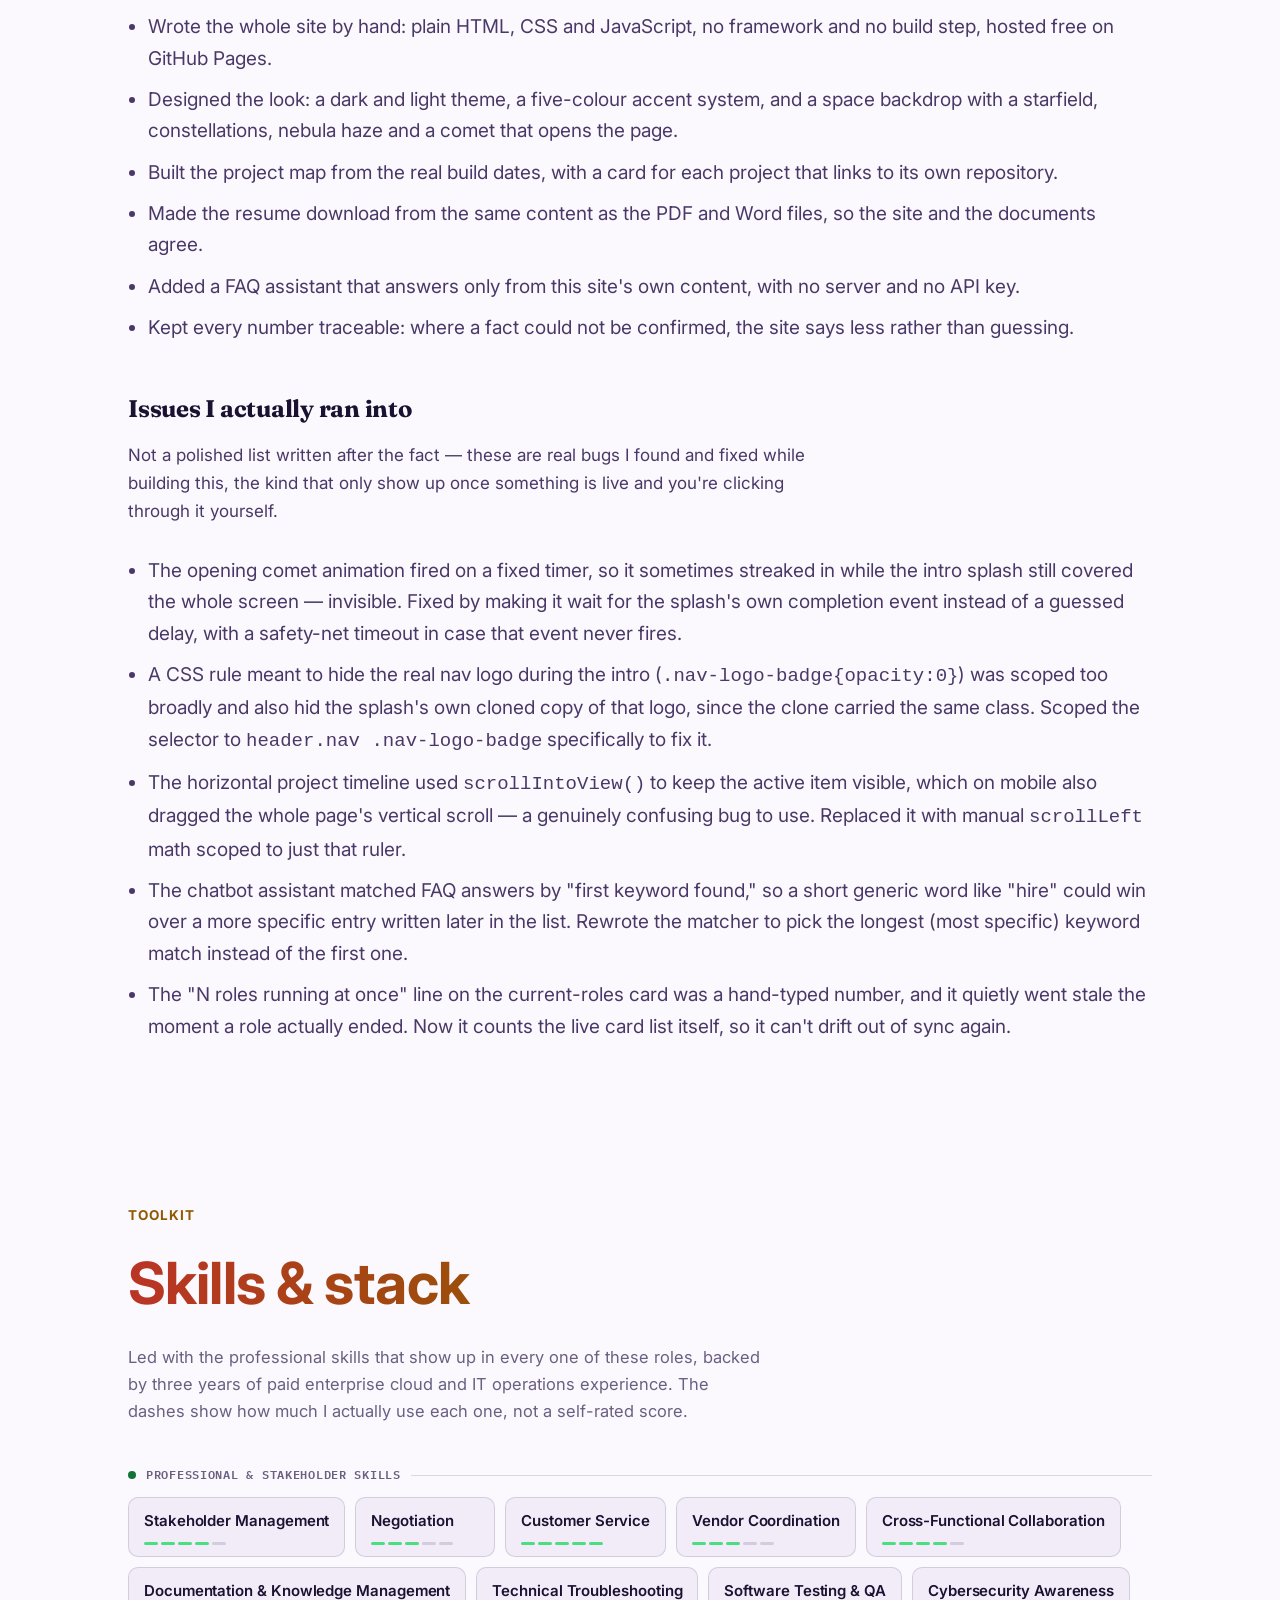
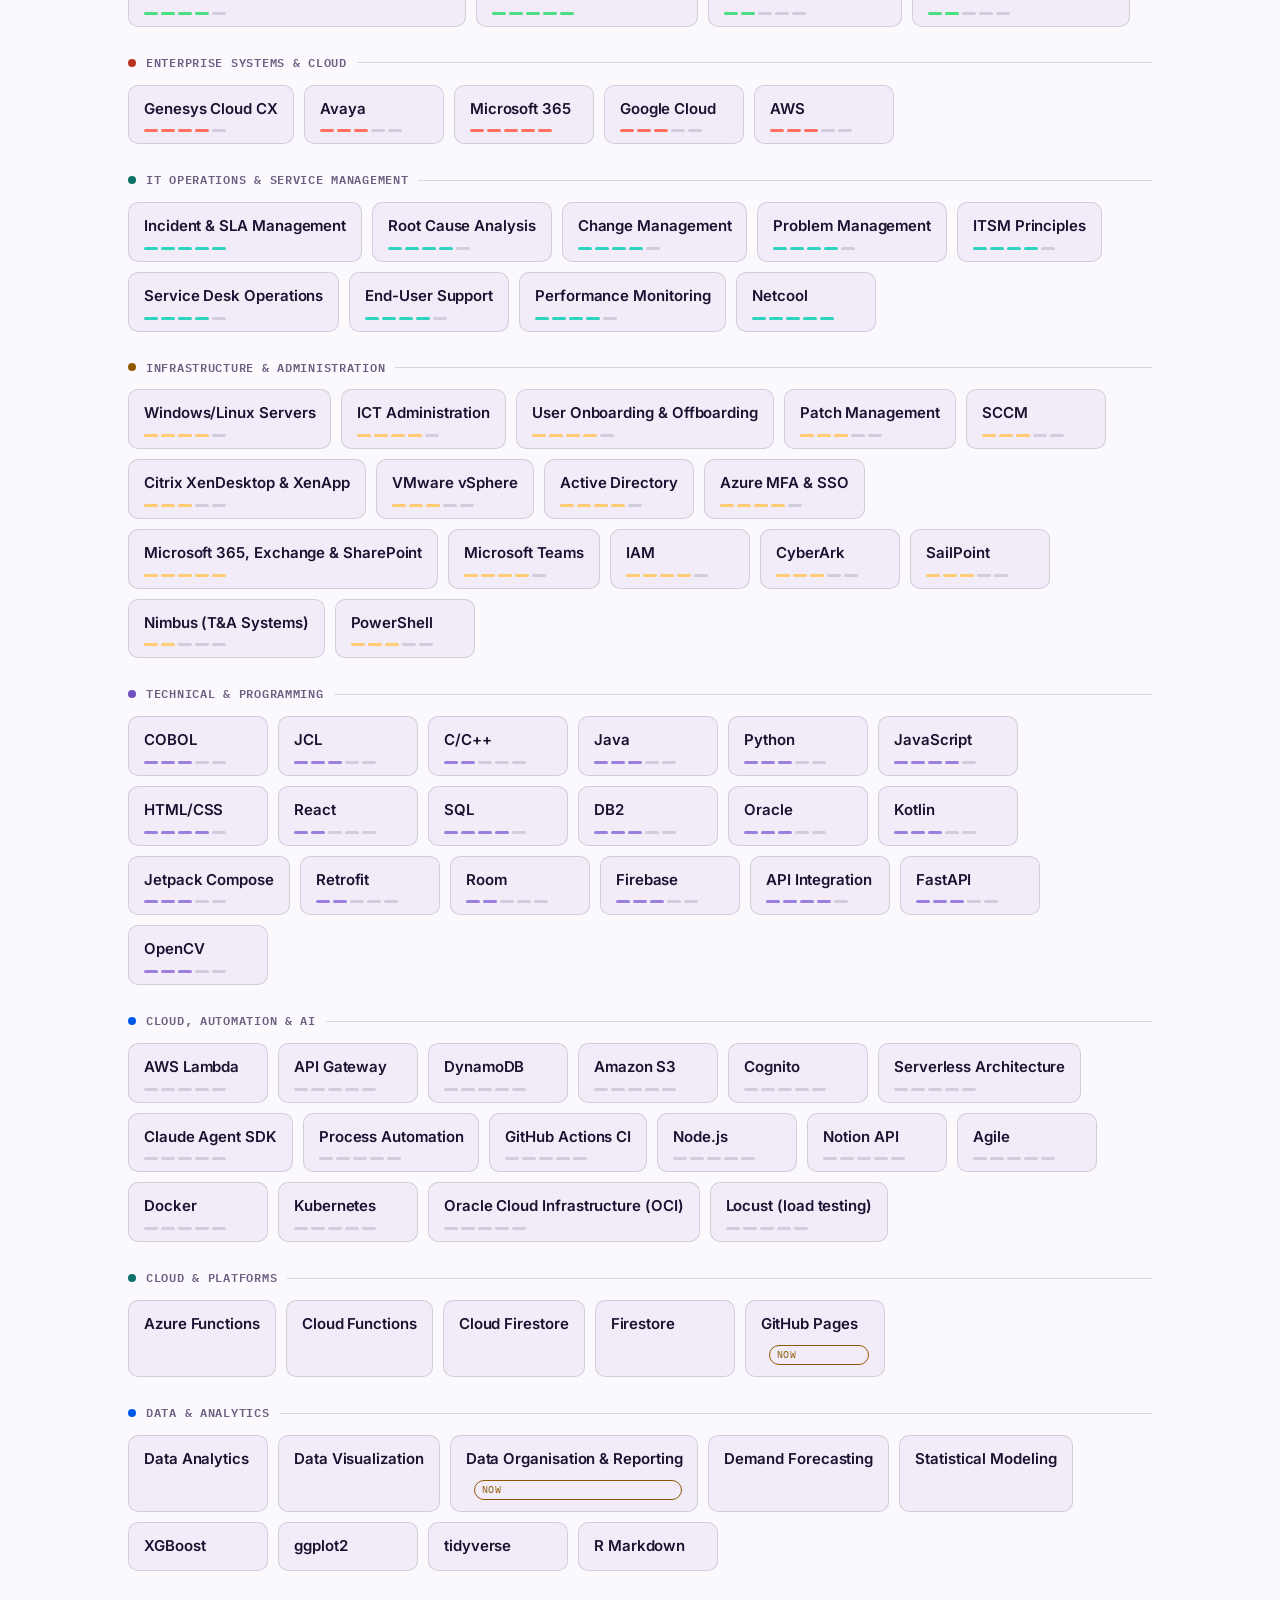
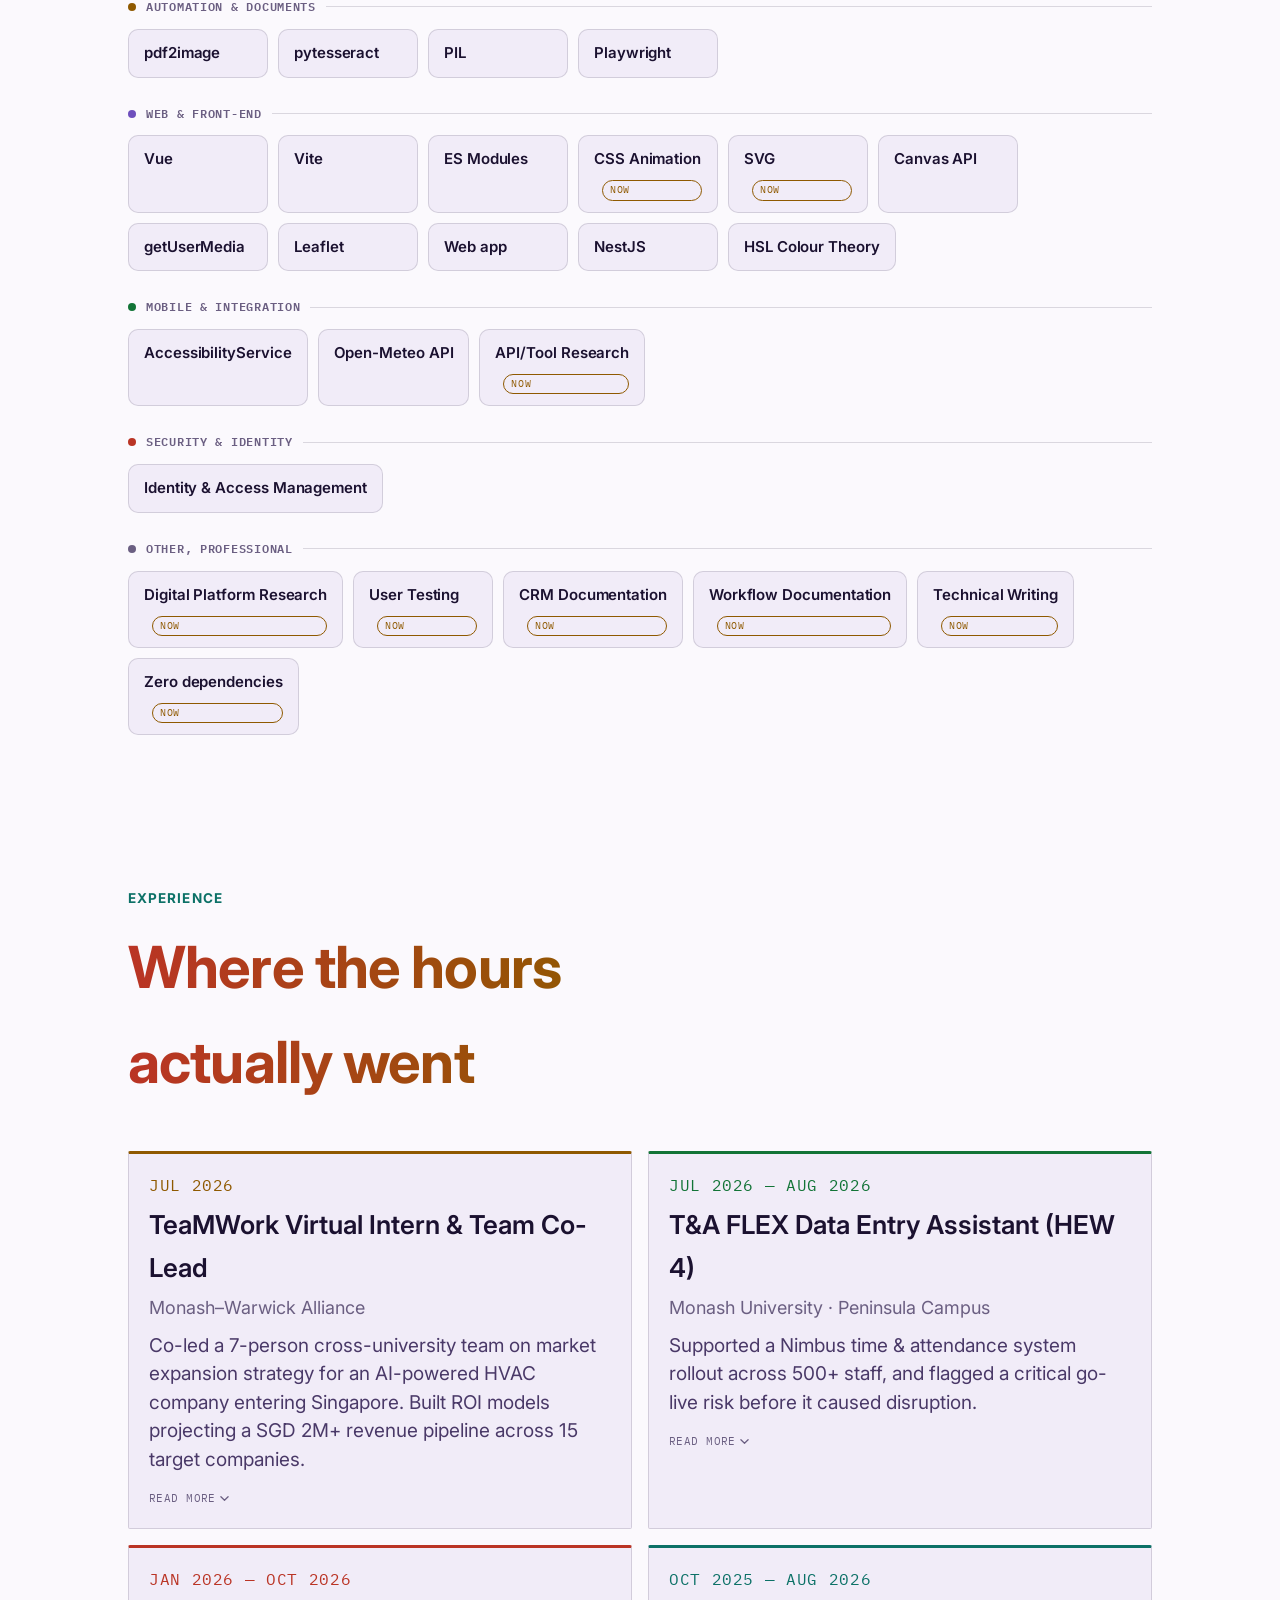
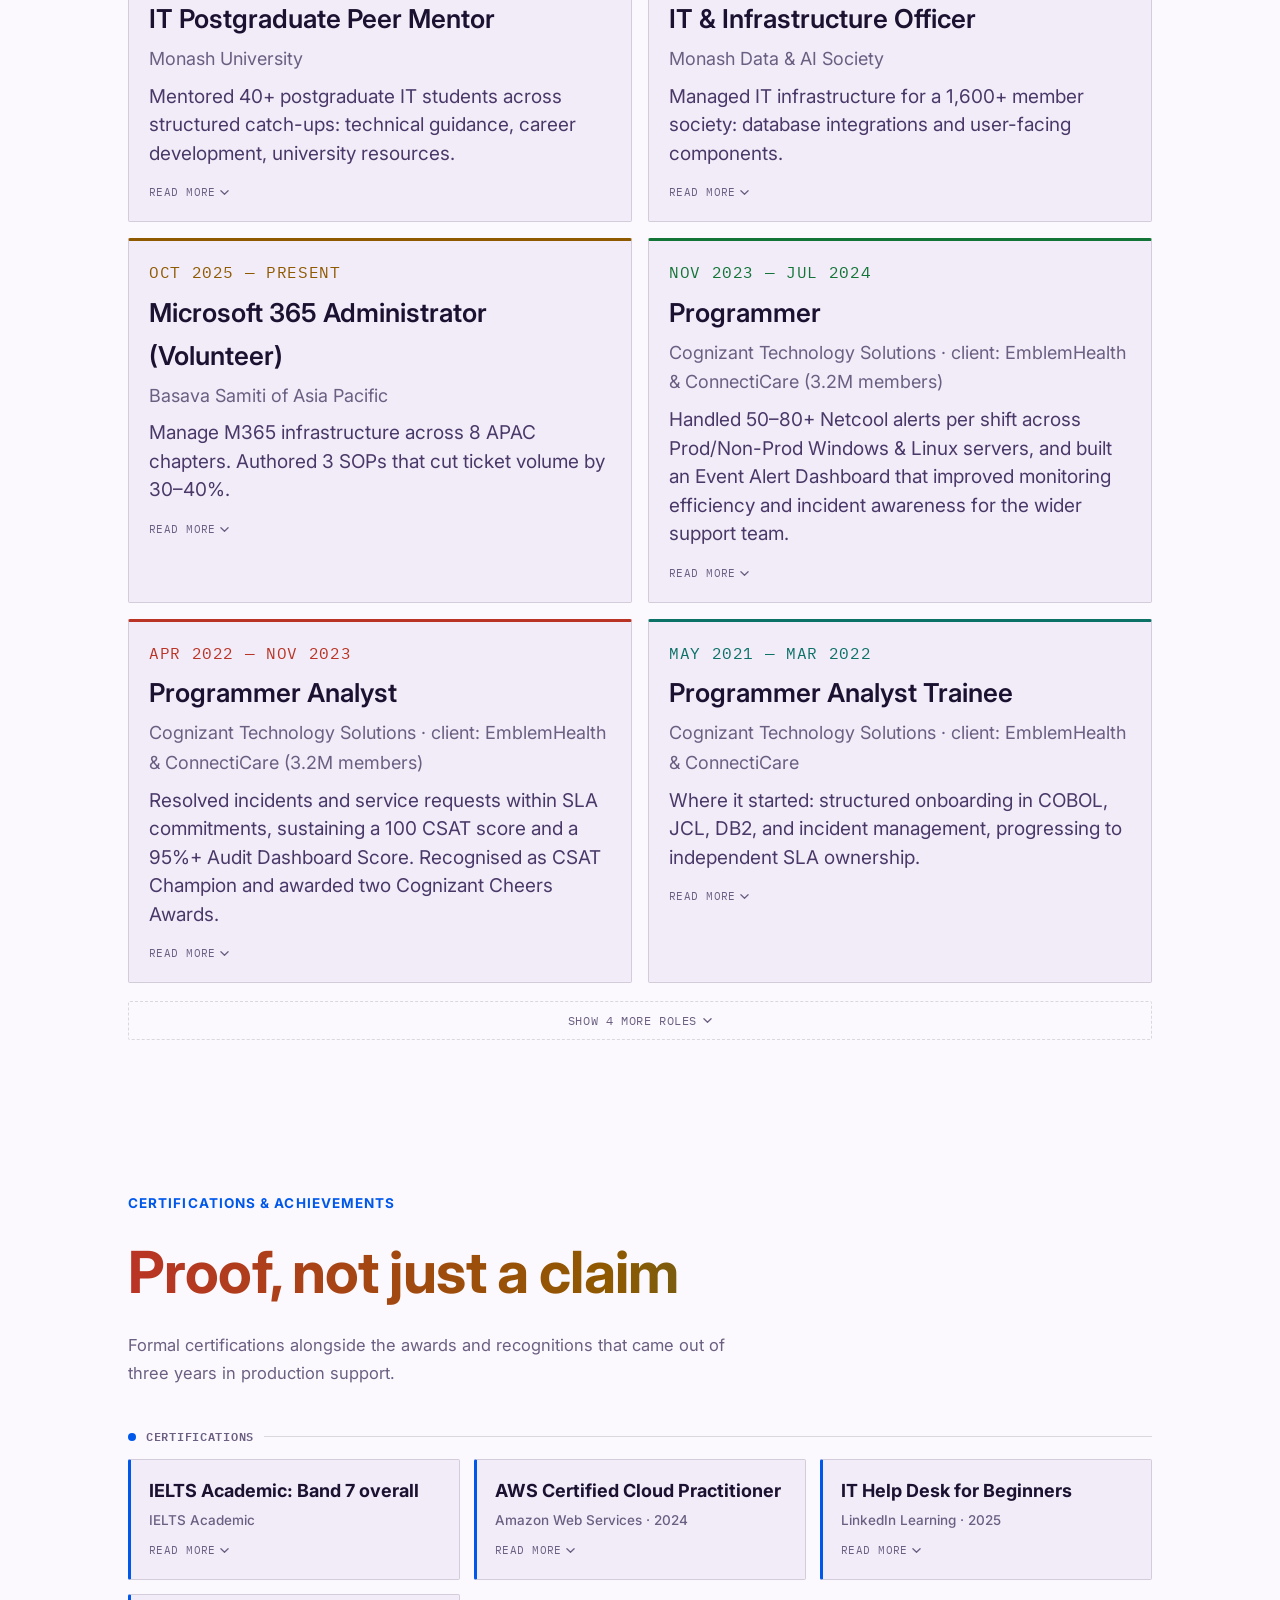
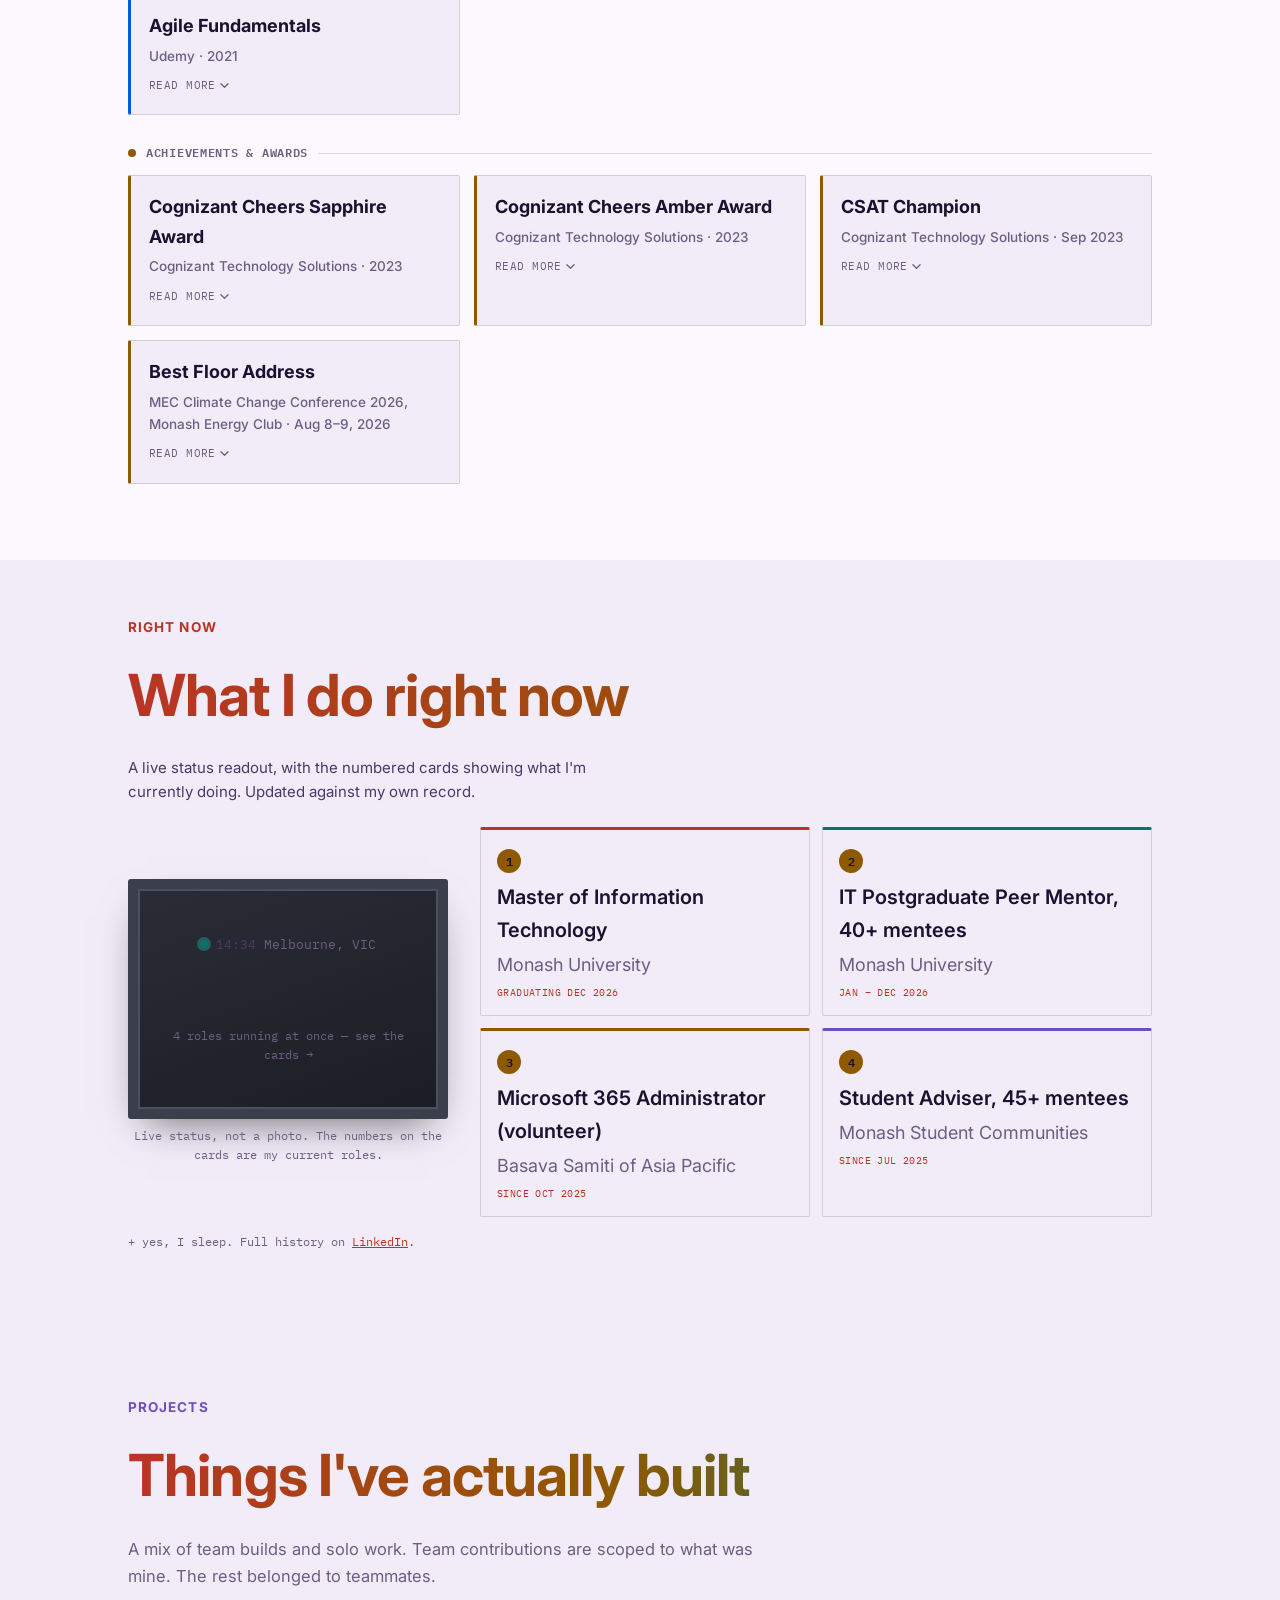
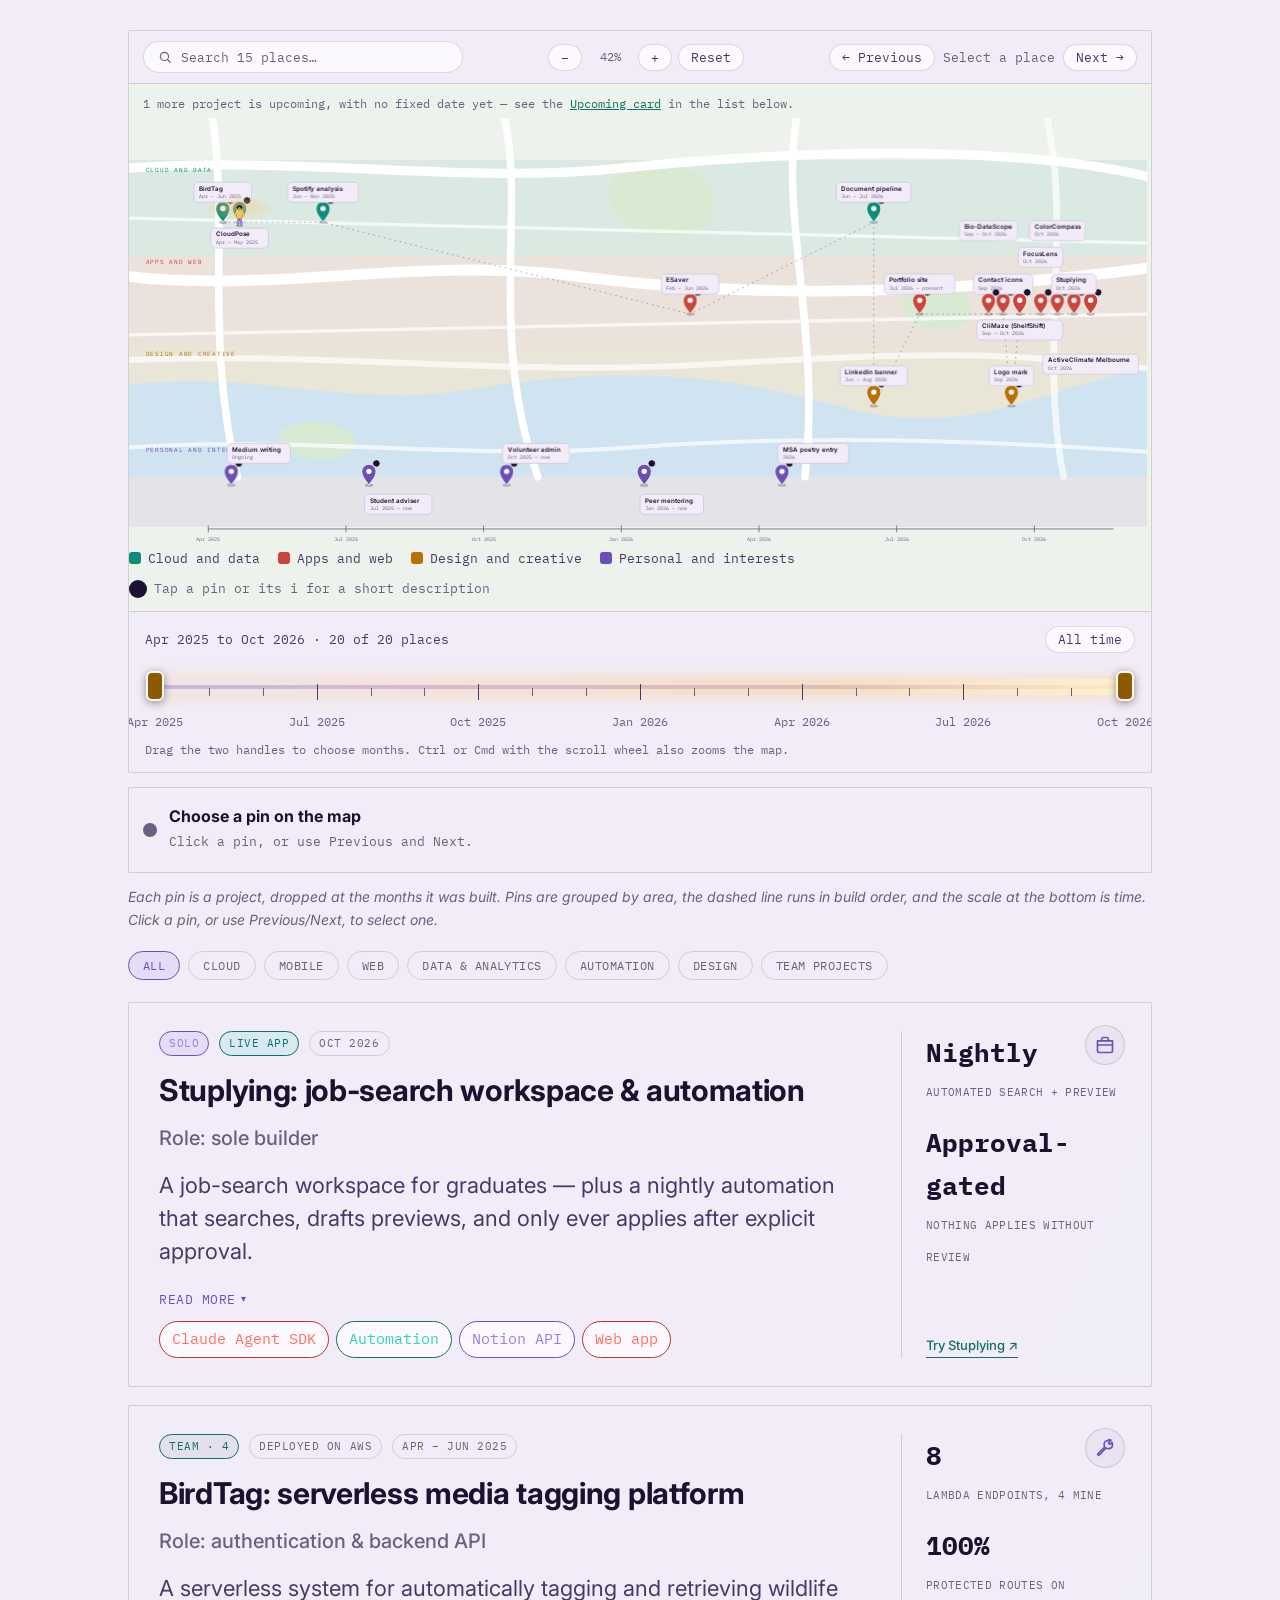
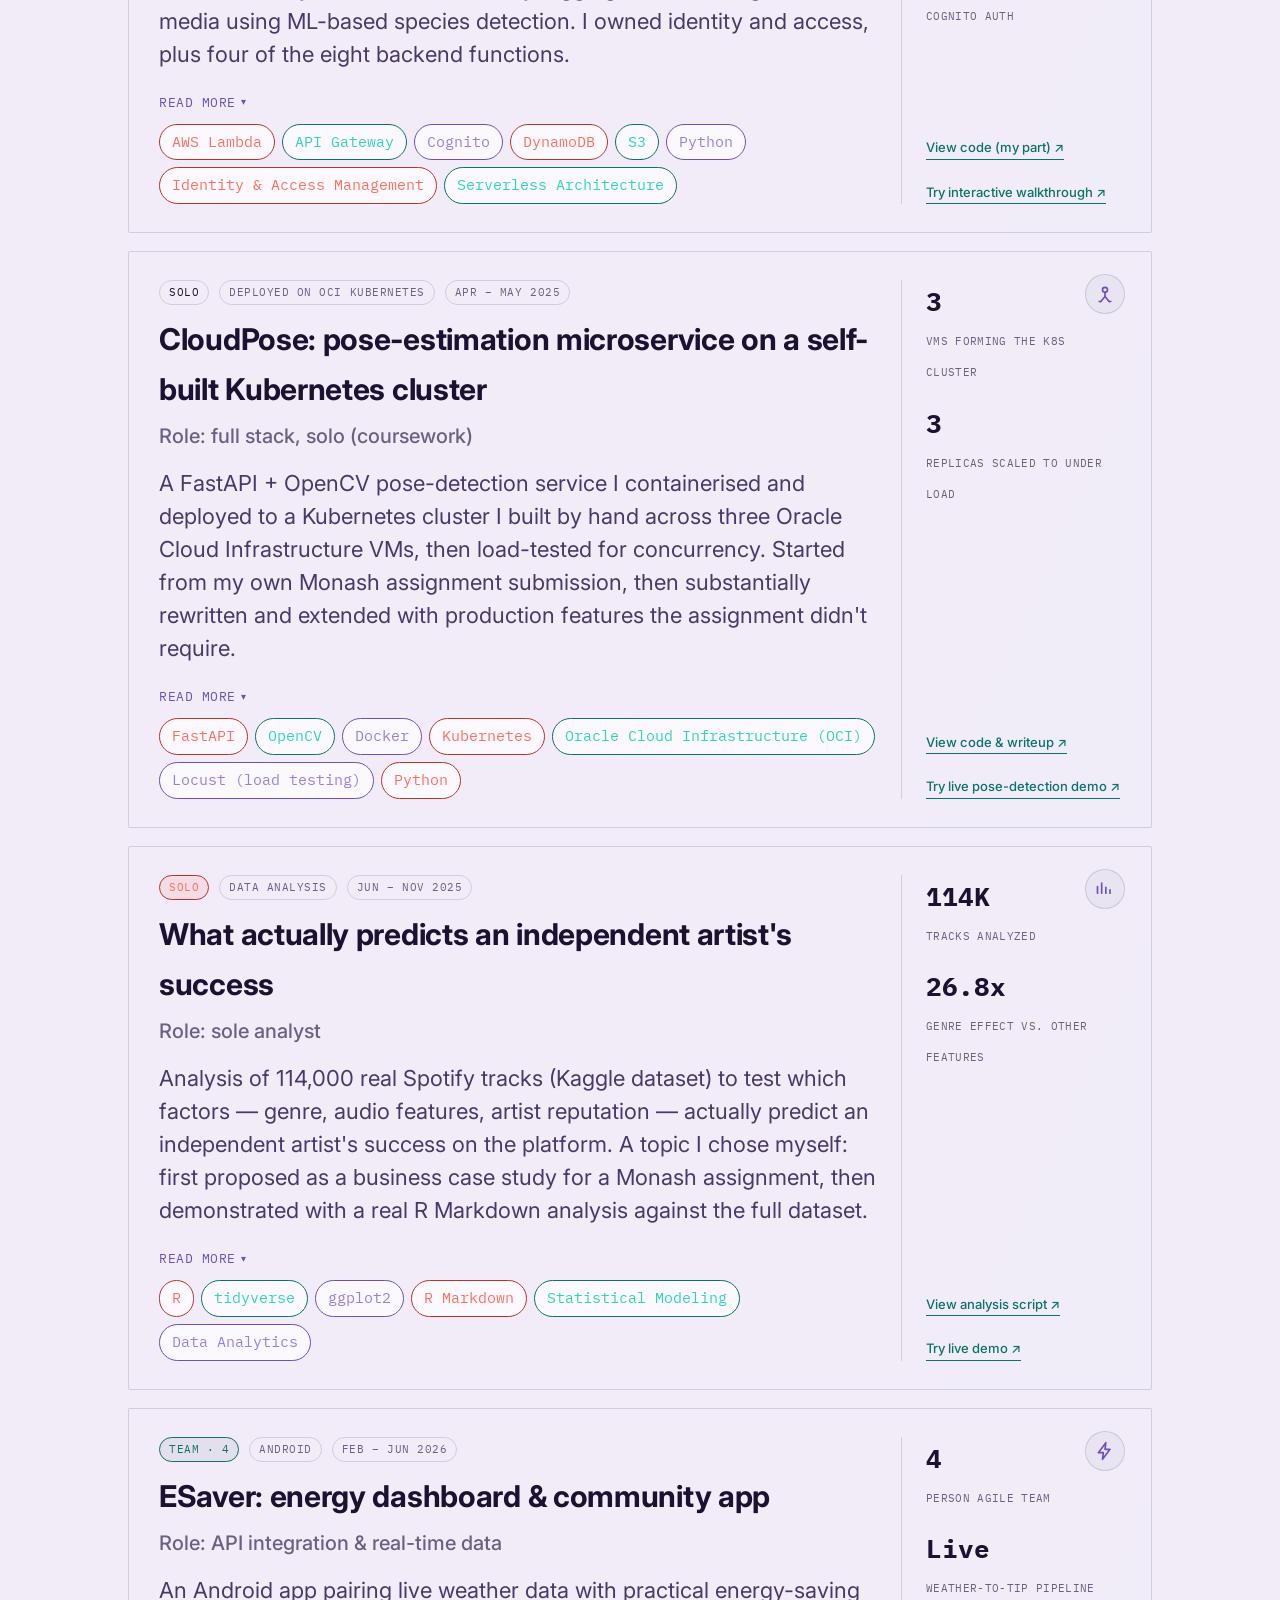
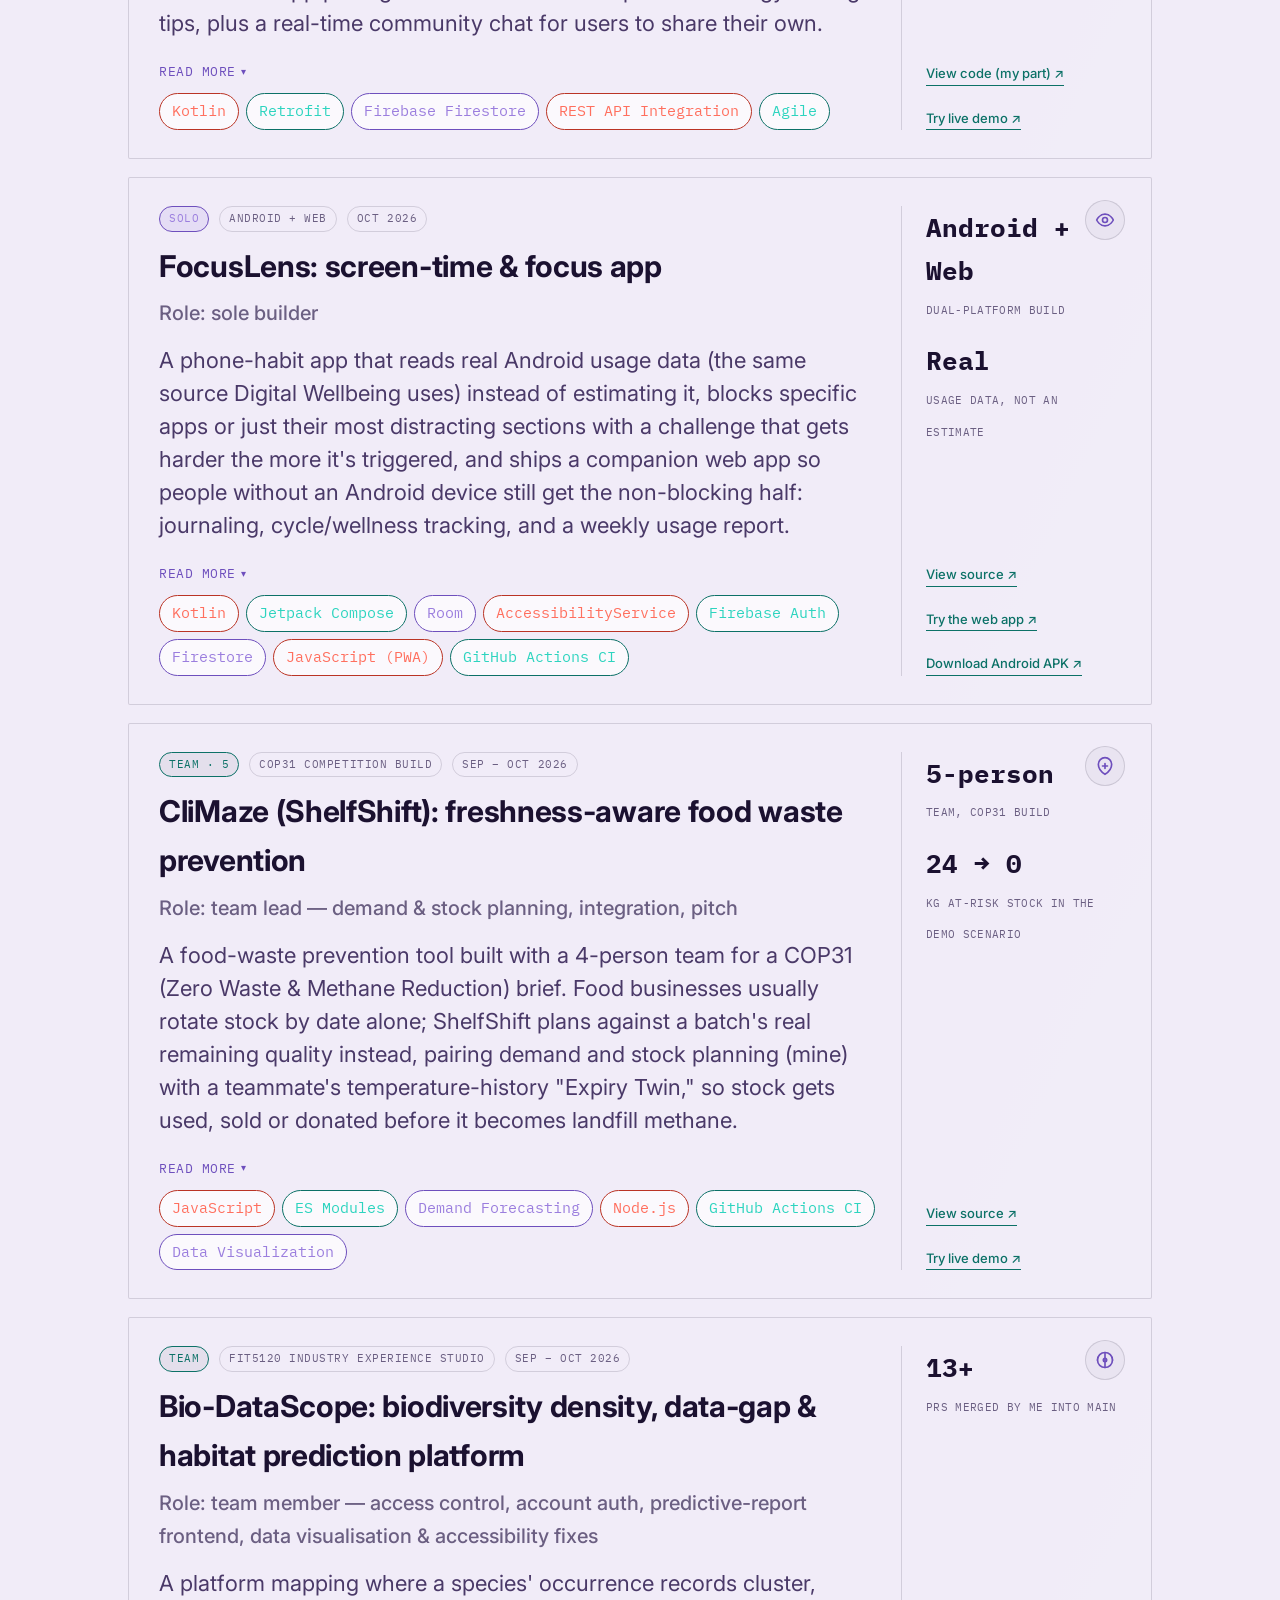
==== commit 80247e42: "Give the hero illustration Pixar-style shading: gradients, bigger eyes with catchlights, and a blink" ====
--- a/index.html
+++ b/index.html
@@ -75,7 +75,7 @@
   ]
 }
 </script>
-<link rel="stylesheet" href="styles.css?v=23">
+<link rel="stylesheet" href="styles.css?v=24">
 </head>
 <body>
 
@@ -720,6 +720,24 @@
         <svg viewBox="0 0 320 220" aria-hidden="true" class="scene-svg day-scene" id="dayCharSvg">
           <defs>
             <clipPath id="deskClip"><rect x="0" y="0" width="320" height="220" rx="12"/></clipPath>
+            <radialGradient id="skinGrad" cx="35%" cy="28%" r="80%">
+              <stop offset="0%" stop-color="#F0B88A"/>
+              <stop offset="55%" stop-color="#C6875C"/>
+              <stop offset="100%" stop-color="#A3673F"/>
+            </radialGradient>
+            <linearGradient id="hairGrad" x1="15%" y1="0%" x2="85%" y2="100%">
+              <stop offset="0%" stop-color="#4E3322"/>
+              <stop offset="45%" stop-color="#2A1810"/>
+              <stop offset="100%" stop-color="#180D06"/>
+            </linearGradient>
+            <linearGradient id="topGrad" x1="0%" y1="0%" x2="100%" y2="100%">
+              <stop offset="0%" stop-color="#FFE39B"/>
+              <stop offset="100%" stop-color="#E6A422"/>
+            </linearGradient>
+            <linearGradient id="skirtGrad" x1="0%" y1="0%" x2="100%" y2="100%">
+              <stop offset="0%" stop-color="#BBA4EE"/>
+              <stop offset="100%" stop-color="#7C5BC4"/>
+            </linearGradient>
           </defs>
           <g clip-path="url(#deskClip)">
             <rect x="0" y="0" width="320" height="220" fill="var(--bg-panel)"/>
@@ -767,24 +785,31 @@
 
             <!-- The persistent, consistently-illustrated character. Never swapped between scenes. -->
             <g id="dayCharacter" transform="translate(60,96)">
-              <ellipse cx="0" cy="98" rx="30" ry="6" fill="#000" opacity="0.08"/>
-              <path d="M-24,66 C-30,30 -8,14 0,14 C20,14 32,32 25,68 L30,108 C18,116 8,114 0,106 C-8,114 -18,116 -28,108 Z" fill="#2A1810"/>
-              <circle cx="0" cy="56" r="21" fill="#C6875C"/>
-              <path d="M-20,46 C-22,24 -4,10 0,10 C22,10 32,26 22,48 C20,34 10,30 0,30 C-10,30 -18,36 -20,46 Z" fill="#2A1810"/>
-              <circle cx="-8" cy="56" r="2.4" fill="#2A1810"/>
-              <circle cx="8" cy="56" r="2.4" fill="#2A1810"/>
+              <ellipse cx="0" cy="98" rx="30" ry="6" fill="#000" opacity="0.1"/>
+              <path d="M-24,66 C-30,30 -8,14 0,14 C20,14 32,32 25,68 L30,108 C18,116 8,114 0,106 C-8,114 -18,116 -28,108 Z" fill="url(#hairGrad)"/>
+              <path d="M-18,40 C-14,26 2,18 10,22" fill="none" stroke="#6E4A33" stroke-width="2" stroke-linecap="round" opacity="0.5"/>
+              <circle cx="0" cy="56" r="21" fill="url(#skinGrad)"/>
+              <path d="M-20,46 C-22,24 -4,10 0,10 C22,10 32,26 22,48 C20,34 10,30 0,30 C-10,30 -18,36 -20,46 Z" fill="url(#hairGrad)"/>
+              <ellipse cx="-8" cy="56" rx="3.6" ry="4.1" fill="#FFFDF8"/>
+              <ellipse cx="8" cy="56" rx="3.6" ry="4.1" fill="#FFFDF8"/>
+              <circle cx="-8" cy="56.6" r="2.1" fill="#2A1810"/>
+              <circle cx="8" cy="56.6" r="2.1" fill="#2A1810"/>
+              <circle cx="-8.8" cy="55" r="0.9" fill="#fff"/>
+              <circle cx="7.2" cy="55" r="0.9" fill="#fff"/>
+              <ellipse id="dayEyelidL" cx="-8" cy="56" rx="3.8" ry="4.3" fill="url(#skinGrad)"/>
+              <ellipse id="dayEyelidR" cx="8" cy="56" rx="3.8" ry="4.3" fill="url(#skinGrad)"/>
               <path d="M-12,51 C-10,49 -6,49 -4,51" fill="none" stroke="#1B1208" stroke-width="1.4" stroke-linecap="round"/>
               <path d="M4,51 C6,49 10,49 12,51" fill="none" stroke="#1B1208" stroke-width="1.4" stroke-linecap="round"/>
               <path d="M-1,58 C0,61 2,61 1,58" fill="none" stroke="#9C5B33" stroke-width="1.2" stroke-linecap="round"/>
               <path id="dayMouth" d="M-7,65 C-3,69 3,69 7,65" fill="none" stroke="#7A3B2E" stroke-width="1.8" stroke-linecap="round"/>
-              <ellipse cx="-13" cy="61" rx="3" ry="2" fill="#E89B7A" opacity="0.55"/>
-              <ellipse cx="13" cy="61" rx="3" ry="2" fill="#E89B7A" opacity="0.55"/>
+              <ellipse cx="-13" cy="61" rx="3.2" ry="2.1" fill="#E89B7A" opacity="0.6"/>
+              <ellipse cx="13" cy="61" rx="3.2" ry="2.1" fill="#E89B7A" opacity="0.6"/>
               <circle cx="-19" cy="58" r="1.6" fill="var(--amber)"/><circle cx="19" cy="58" r="1.6" fill="var(--amber)"/>
-              <path d="M-9,80 C-3,76 3,76 9,80 L11,108 L-11,108 Z" fill="#F5C451"/>
-              <path d="M-11,108 L11,108 L10,138 L3,138 L0,118 L-3,138 L-10,138 Z" fill="#9B7EDE"/>
+              <path d="M-9,80 C-3,76 3,76 9,80 L11,108 L-11,108 Z" fill="url(#topGrad)"/>
+              <path d="M-11,108 L11,108 L10,138 L3,138 L0,118 L-3,138 L-10,138 Z" fill="url(#skirtGrad)"/>
               <g id="dayArm" transform-origin="-9 84">
-                <path d="M-9,84 L-26,70" fill="none" stroke="#F5C451" stroke-width="9" stroke-linecap="round"/>
-                <circle cx="-28" cy="66" r="5.5" fill="#C6875C"/>
+                <path d="M-9,84 L-26,70" fill="none" stroke="url(#topGrad)" stroke-width="9" stroke-linecap="round"/>
+                <circle cx="-28" cy="66" r="5.5" fill="url(#skinGrad)"/>
               </g>
             </g>
 
--- a/styles.css
+++ b/styles.css
@@ -1129,11 +1129,14 @@
   #dayCharacter{transition:transform 600ms ease;}
   #dayArm{animation:dayArmNod 5s ease-in-out infinite;}
   #dayMouth{animation:dayBlinkMouth 6s ease-in-out infinite;}
+  #dayEyelidL, #dayEyelidR{transform-box:fill-box; transform-origin:center; transform:scaleY(0.04); animation:dayBlink 6.5s ease-in-out infinite;}
+  #dayEyelidR{animation-delay:0.04s;}
   #dayPhoton{transition:cx 900ms ease, cy 900ms ease, opacity 600ms ease;}
   #creatingGlow{transition:opacity 1200ms ease;}
   #opsCheck{transition:opacity 500ms ease;}
   @keyframes dayArmNod{0%,85%,100%{transform:rotate(0);} 90%{transform:rotate(-10deg);} 95%{transform:rotate(0);}}
   @keyframes dayBlinkMouth{0%,92%,100%{d:path('M-7,65 C-3,69 3,69 7,65');} 96%{d:path('M-7,66 C-3,67 3,67 7,66');}}
+  @keyframes dayBlink{0%,90%,100%{transform:scaleY(0.04);} 94%{transform:scaleY(1);}}
   /* Fixed-size caption area outside the moving artwork: scene changes never shift page layout. */
   .day-caption-wrap{position:relative; height:34px; margin-top:8px; display:flex; align-items:center;}
   .day-caption{font-size:13px; color:var(--ink); font-weight:500; font-family:'Inter'; line-height:1.3;}
@@ -1151,7 +1154,7 @@
   }
   .day-scene-dot.active{background:var(--amber); border-color:var(--amber);}
   @media (prefers-reduced-motion: reduce){
-    #dayArm, #dayMouth{animation:none;}
+    #dayArm, #dayMouth, #dayEyelidL, #dayEyelidR{animation:none;}
   }
 
   /* Map controls and the time ruler */
